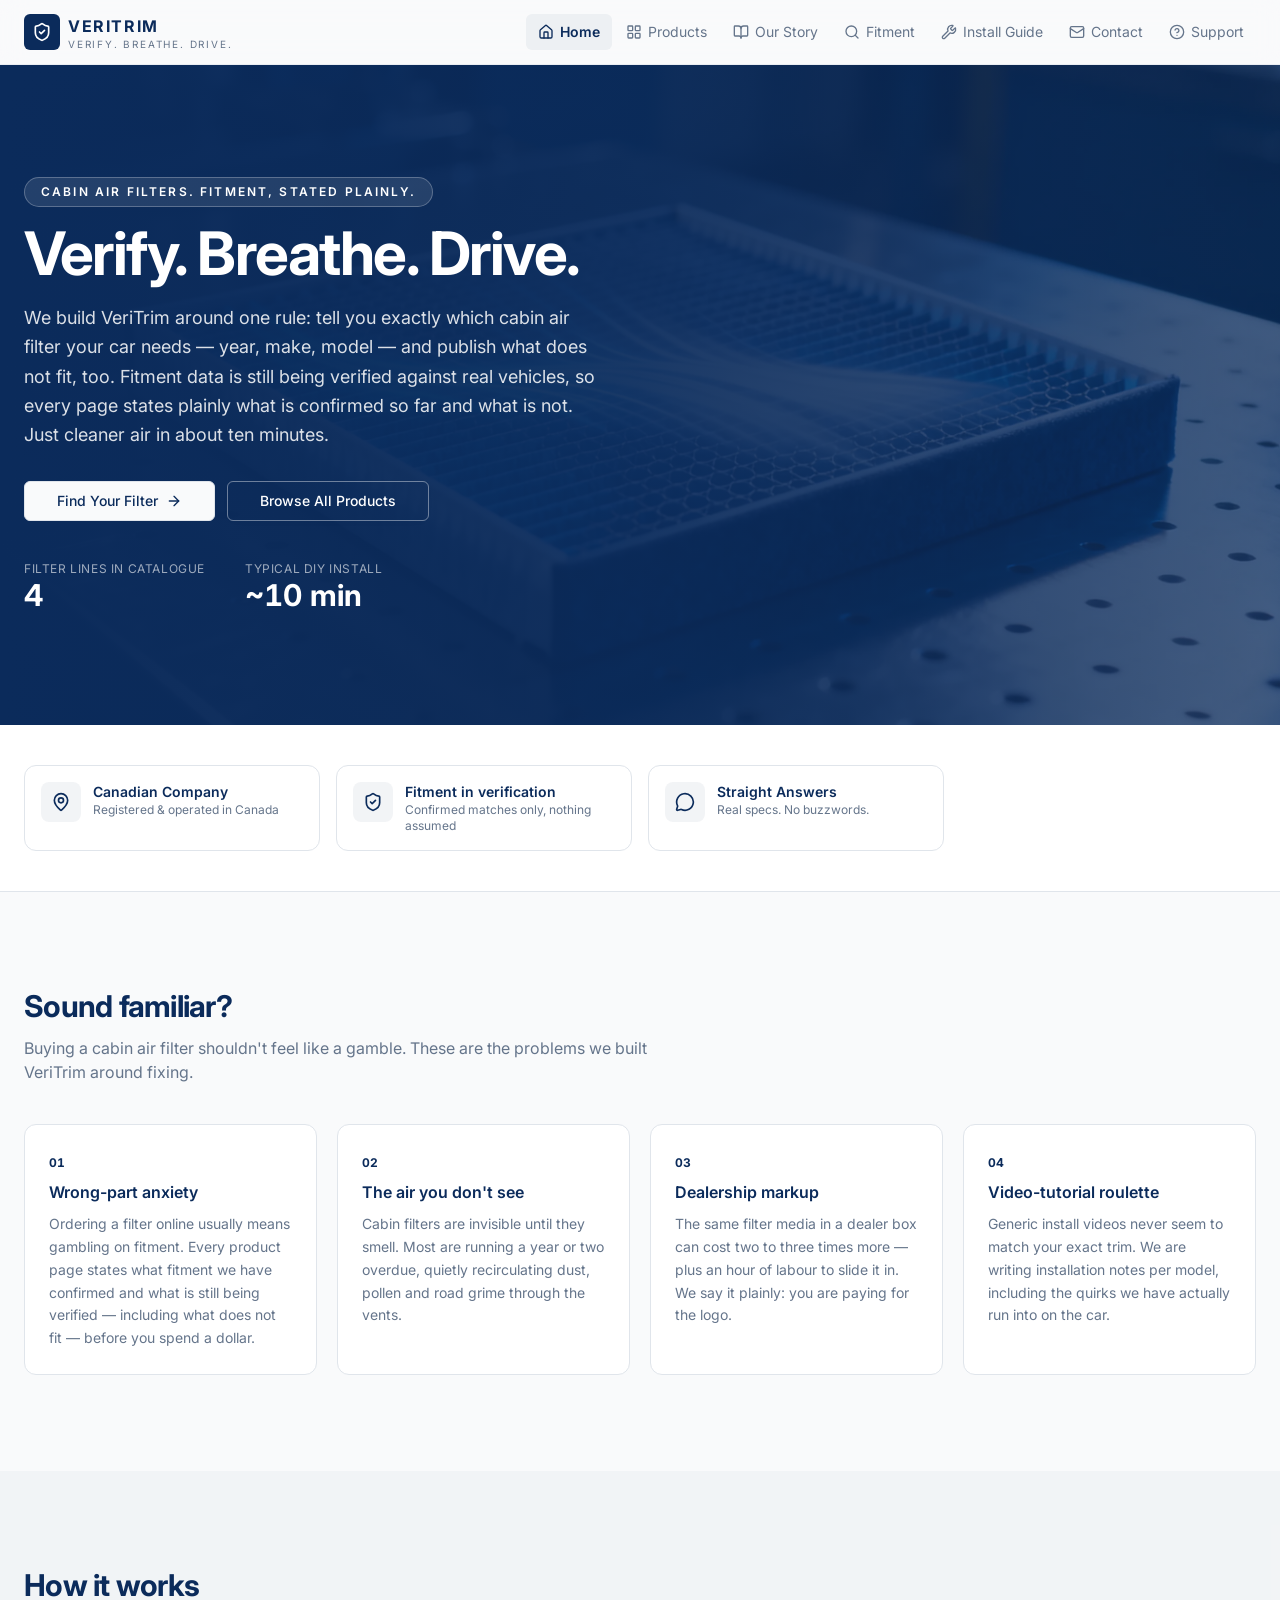
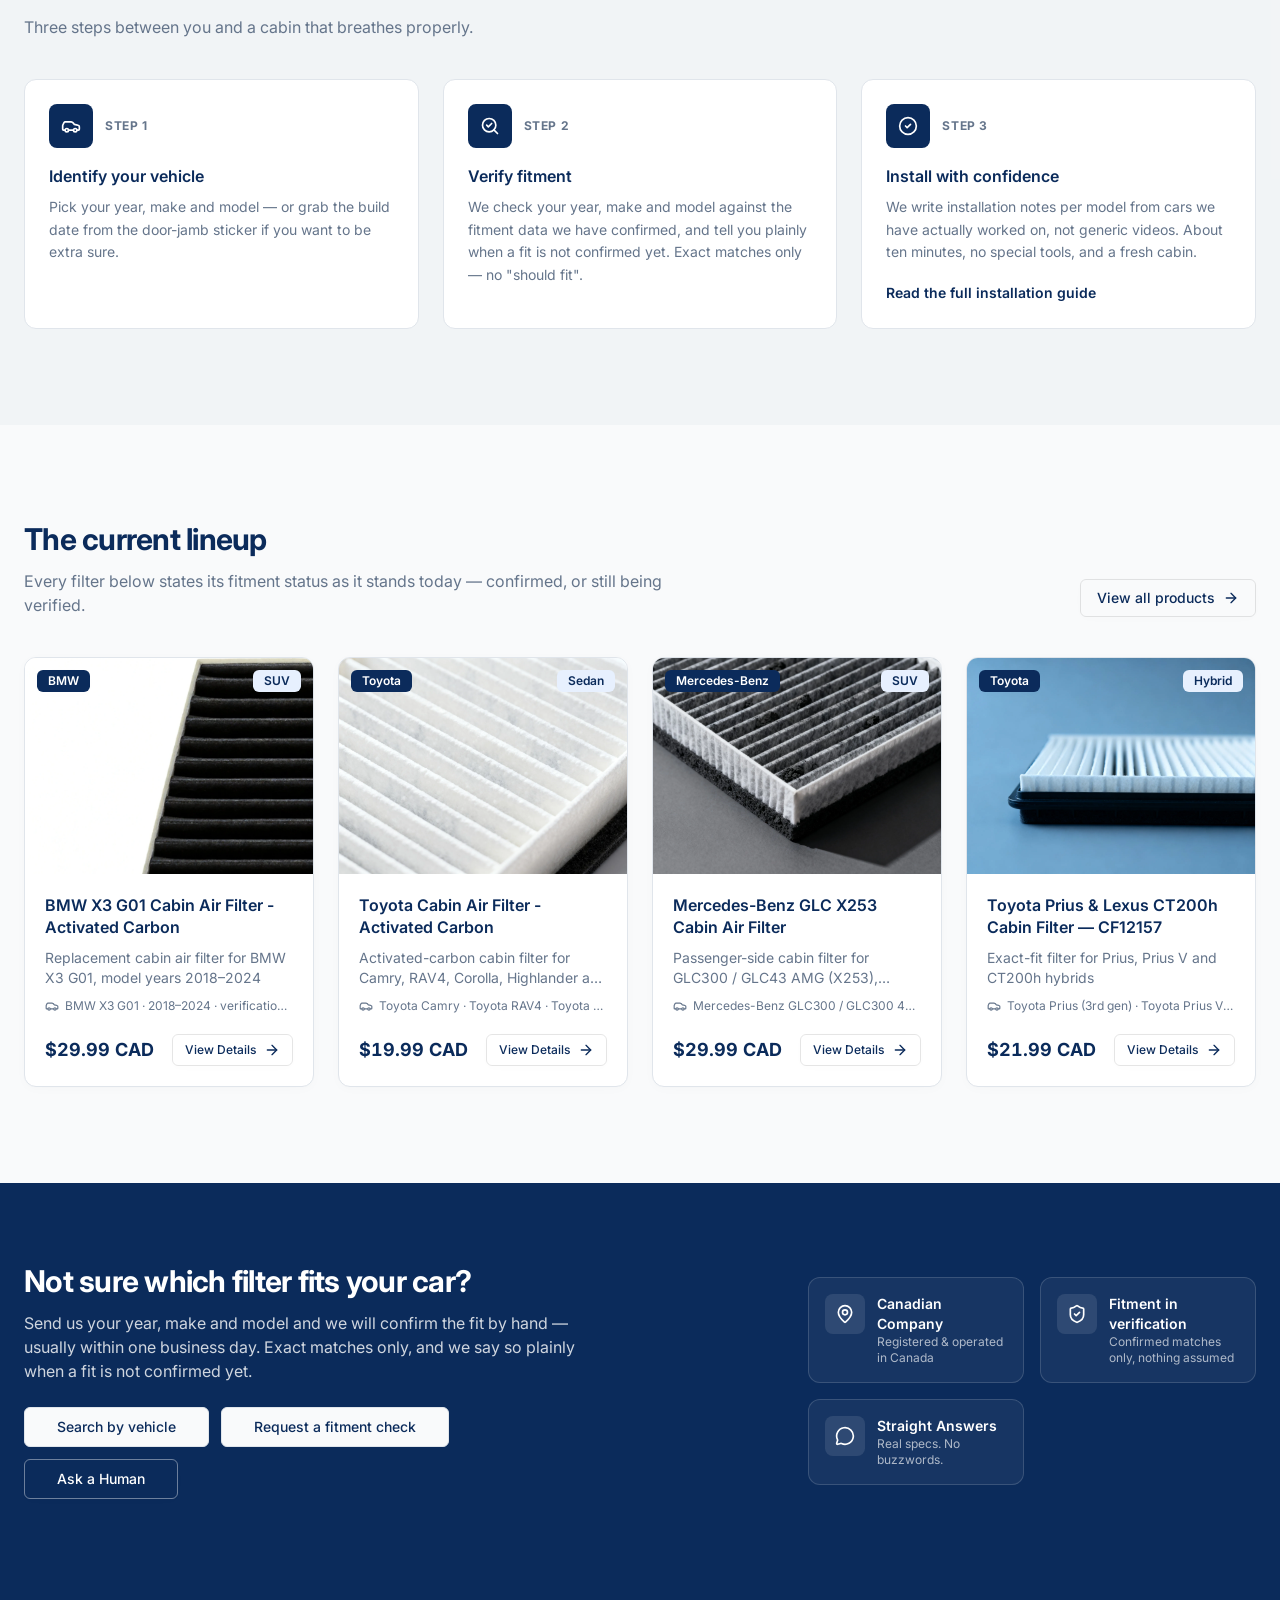
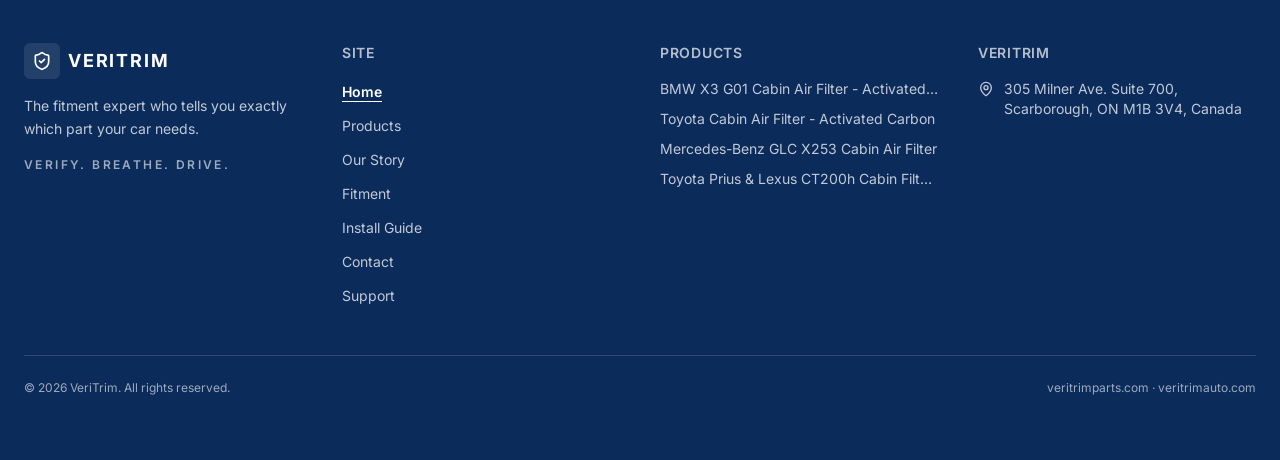
==== index.html @ d6b71bde "home: rename card-2 anchor id VT-CF10285 -> VT-CAF-1003C1 (legacy SKU cleanup, no inbound links)" ====
<!DOCTYPE html>
<html lang="en">
<head>
  <meta charset="UTF-8">
  <meta name="viewport" content="width=device-width, initial-scale=1.0">
  <title>VeriTrim Multi-Product Cabin Air Filter Store</title>
  <meta name="description" content="Multi-product website for VeriTrim cabin air filters featuring BMW, Mercedes-Benz, and Toyota vehicle lines">
<link rel="canonical" href="https://veritrimparts.com/">
  <meta property="og:type" content="website">
  <meta property="og:site_name" content="VeriTrim">
  <meta property="og:url" content="https://veritrimparts.com/">
  <meta property="og:title" content="VeriTrim Multi-Product Cabin Air Filter Store">
  <meta property="og:description" content="Multi-product website for VeriTrim cabin air filters featuring BMW, Mercedes-Benz, and Toyota vehicle lines">
  <meta property="og:image" content="https://veritrimparts.com/images/hero-bg.webp">
  <meta name="twitter:card" content="summary_large_image">
  <meta name="twitter:title" content="VeriTrim Multi-Product Cabin Air Filter Store">
  <meta name="twitter:description" content="Multi-product website for VeriTrim cabin air filters featuring BMW, Mercedes-Benz, and Toyota vehicle lines">
  <meta name="twitter:image" content="https://veritrimparts.com/images/hero-bg.webp">
  <link rel="icon" type="image/svg+xml" href="data:image/svg+xml,%3Csvg xmlns='http://www.w3.org/2000/svg' viewBox='0 0 24 24' fill='none' stroke='%230B2A5B' stroke-width='2' stroke-linecap='round' stroke-linejoin='round'%3E%3Cpath d='M20 13c0 5-3.5 7.5-7.66 8.95a1 1 0 0 1-.67-.01C7.5 20.5 4 18 4 13V6a1 1 0 0 1 1-1c2 0 4.5-1.2 6.24-2.72a1.17 1.17 0 0 1 1.52 0C14.51 3.81 17 5 19 5a1 1 0 0 1 1 1z'%3E%3C/path%3E%3Cpath d='m9 12 2 2 4-4'%3E%3C/path%3E%3C/svg%3E">
  <link rel="preconnect" href="https://fonts.googleapis.com">
  <link rel="preconnect" href="https://fonts.gstatic.com" crossorigin>
  <link href="https://fonts.googleapis.com/css2?family=Inter:wght@300;400;500;600;700&family=Space+Grotesk:wght@300;400;500;600;700&display=swap" rel="stylesheet">
  <link rel="stylesheet" href="css/style.css">
  <script>window.VERITRIM_GA4_ID = "";</script>
  <script src="js/analytics.js" defer></script>
  <style>
    /* Fix for trust badge text misalignment - ensure text doesn't wrap into narrow columns */
    .trust-badge-grid {
      min-width: 0;
    }
    .trust-badge-grid > div {
      min-width: 0;
      overflow-wrap: break-word;
      word-wrap: break-word;
      word-break: break-word;
    }
    .trust-badge-grid .min-w-0 {
      min-width: 0;
      flex: 1;
    }
    /* Ensure badges on small screens have adequate width */
    @media (max-width: 639px) {
      .trust-badge-grid {
        grid-template-columns: 1fr !important;
      }
    }
  </style>
</head>
<body>
  <div id="root">
<header class="sticky top-0 z-50 w-full border-b border-border/60 bg-background/85 backdrop-blur-md"><div class="mx-auto flex h-16 max-w-7xl items-center justify-between gap-4 px-4 md:px-6"><a aria-current="page" class="flex items-center gap-2 active" href="index.html"><span class="flex size-9 items-center justify-center rounded-md bg-primary text-primary-foreground"><svg xmlns="http://www.w3.org/2000/svg" width="24" height="24" viewBox="0 0 24 24" fill="none" stroke="currentColor" stroke-width="2" stroke-linecap="round" stroke-linejoin="round" class="lucide lucide-shield-check size-5" aria-hidden="true"><path d="M20 13c0 5-3.5 7.5-7.66 8.95a1 1 0 0 1-.67-.01C7.5 20.5 4 18 4 13V6a1 1 0 0 1 1-1c2 0 4.5-1.2 6.24-2.72a1.17 1.17 0 0 1 1.52 0C14.51 3.81 17 5 19 5a1 1 0 0 1 1 1z"></path><path d="m9 12 2 2 4-4"></path></svg></span><span class="leading-tight"><span class="block text-base font-bold tracking-widest">VERITRIM</span><span class="block text-[10px] uppercase tracking-[0.18em] text-muted-foreground">Verify. Breathe. Drive.</span></span></a><nav class="hidden items-center gap-0.5 lg:flex" aria-label="Primary"><a aria-current="page" class="flex items-center gap-1.5 rounded-md px-3 py-2 text-sm transition-colors bg-muted font-semibold text-primary" href="index.html"><svg xmlns="http://www.w3.org/2000/svg" width="24" height="24" viewBox="0 0 24 24" fill="none" stroke="currentColor" stroke-width="2" stroke-linecap="round" stroke-linejoin="round" class="lucide lucide-house size-4 shrink-0" aria-hidden="true"><path d="M15 21v-8a1 1 0 0 0-1-1h-4a1 1 0 0 0-1 1v8"></path><path d="M3 10a2 2 0 0 1 .709-1.528l7-6a2 2 0 0 1 2.582 0l7 6A2 2 0 0 1 21 10v9a2 2 0 0 1-2 2H5a2 2 0 0 1-2-2z"></path></svg>Home</a><a class="flex items-center gap-1.5 rounded-md px-3 py-2 text-sm transition-colors text-muted-foreground hover:bg-muted/60 hover:text-foreground" href="#products"><svg xmlns="http://www.w3.org/2000/svg" width="24" height="24" viewBox="0 0 24 24" fill="none" stroke="currentColor" stroke-width="2" stroke-linecap="round" stroke-linejoin="round" class="lucide lucide-layout-grid size-4 shrink-0" aria-hidden="true"><rect width="7" height="7" x="3" y="3" rx="1"></rect><rect width="7" height="7" x="14" y="3" rx="1"></rect><rect width="7" height="7" x="14" y="14" rx="1"></rect><rect width="7" height="7" x="3" y="14" rx="1"></rect></svg>Products</a><a class="flex items-center gap-1.5 rounded-md px-3 py-2 text-sm transition-colors text-muted-foreground hover:bg-muted/60 hover:text-foreground" href="#our-story"><svg xmlns="http://www.w3.org/2000/svg" width="24" height="24" viewBox="0 0 24 24" fill="none" stroke="currentColor" stroke-width="2" stroke-linecap="round" stroke-linejoin="round" class="lucide lucide-book-open size-4 shrink-0" aria-hidden="true"><path d="M12 7v14"></path><path d="M3 18a1 1 0 0 1-1-1V4a1 1 0 0 1 1-1h5a4 4 0 0 1 4 4 4 4 0 0 1 4-4h5a1 1 0 0 1 1 1v13a1 1 0 0 1-1 1h-6a3 3 0 0 0-3 3 3 3 0 0 0-3-3z"></path></svg>Our Story</a><a class="flex items-center gap-1.5 rounded-md px-3 py-2 text-sm transition-colors text-muted-foreground hover:bg-muted/60 hover:text-foreground" href="fitment/index.html"><svg xmlns="http://www.w3.org/2000/svg" width="24" height="24" viewBox="0 0 24 24" fill="none" stroke="currentColor" stroke-width="2" stroke-linecap="round" stroke-linejoin="round" class="lucide lucide-search size-4 shrink-0" aria-hidden="true"><path d="m21 21-4.34-4.34"></path><circle cx="11" cy="11" r="8"></circle></svg>Fitment</a><a class="flex items-center gap-1.5 rounded-md px-3 py-2 text-sm transition-colors text-muted-foreground hover:bg-muted/60 hover:text-foreground" href="guides/install-cabin-air-filter/index.html"><svg xmlns="http://www.w3.org/2000/svg" width="24" height="24" viewBox="0 0 24 24" fill="none" stroke="currentColor" stroke-width="2" stroke-linecap="round" stroke-linejoin="round" class="lucide lucide-wrench size-4 shrink-0" aria-hidden="true"><path d="M14.7 6.3a1 1 0 0 0 0 1.4l1.6 1.6a1 1 0 0 0 1.4 0l3.106-3.105c.32-.322.863-.22.983.218a6 6 0 0 1-8.259 7.057l-7.91 7.91a1 1 0 0 1-2.999-3l7.91-7.91a6 6 0 0 1 7.057-8.259c.438.12.54.662.219.984z"></path></svg>Install Guide</a><a class="flex items-center gap-1.5 rounded-md px-3 py-2 text-sm transition-colors text-muted-foreground hover:bg-muted/60 hover:text-foreground" href="support/"><svg xmlns="http://www.w3.org/2000/svg" width="24" height="24" viewBox="0 0 24 24" fill="none" stroke="currentColor" stroke-width="2" stroke-linecap="round" stroke-linejoin="round" class="lucide lucide-mail size-4 shrink-0" aria-hidden="true"><path d="m22 7-8.991 5.727a2 2 0 0 1-2.009 0L2 7"></path><rect x="2" y="4" width="20" height="16" rx="2"></rect></svg>Contact</a><a class="flex items-center gap-1.5 rounded-md px-3 py-2 text-sm transition-colors text-muted-foreground hover:bg-muted/60 hover:text-foreground" href="support/"><svg xmlns="http://www.w3.org/2000/svg" width="24" height="24" viewBox="0 0 24 24" fill="none" stroke="currentColor" stroke-width="2" stroke-linecap="round" stroke-linejoin="round" class="lucide lucide-help-circle size-4 shrink-0" aria-hidden="true"><circle cx="12" cy="12" r="10"></circle><path d="M9.09 9a3 3 0 0 1 5.83 1c0 2-3 3-3 3"></path><path d="M12 17h.01"></path></svg>Support</a></nav><div class="flex items-center gap-2 lg:hidden"><button data-slot="sheet-trigger" class="inline-flex items-center justify-center gap-2 whitespace-nowrap rounded-md text-sm font-medium focus-visible:outline-none focus-visible:ring-1 focus-visible:ring-ring disabled:pointer-events-none disabled:opacity-50 [&amp;_svg]:pointer-events-none [&amp;_svg]:size-4 [&amp;_svg]:shrink-0 hover-elevate active-elevate-2 border border-transparent h-9 w-9" aria-label="Open navigation menu" type="button" aria-haspopup="dialog" aria-expanded="false" data-state="closed"><svg xmlns="http://www.w3.org/2000/svg" width="24" height="24" viewBox="0 0 24 24" fill="none" stroke="currentColor" stroke-width="2" stroke-linecap="round" stroke-linejoin="round" class="lucide lucide-menu size-5" aria-hidden="true"><path d="M4 5h16"></path><path d="M4 12h16"></path><path d="M4 19h16"></path></svg></button></div></div></header><main class="flex-1"><div class="min-h-screen bg-background"><script type="application/ld+json">{"@context":"https://schema.org","@type":"Organization","name":"VeriTrim","url":"https://veritrimparts.com/","address":{"@type":"PostalAddress","streetAddress":"305 Milner Ave. Suite 700","addressLocality":"Scarborough","addressRegion":"ON","postalCode":"M1B 3V4","addressCountry":"CA"}}</script><section class="relative w-full overflow-hidden bg-primary"><img alt="Cabin air filter product on deep blue industrial background" class="bg-linear-to-b from-gray-50/20 to-gray-200/20 absolute inset-0 h-full w-full object-cover opacity-35" loading="lazy" decoding="async" src="images/hero-bg.webp"><div class="absolute inset-0 bg-gradient-to-r from-primary via-primary/80 to-primary/30"></div><div class="relative mx-auto max-w-7xl px-4 py-20 md:px-6 md:py-28"><div class="max-w-2xl text-primary-foreground" style="opacity: 1; transform: none;"><p class="mb-4 inline-block rounded-full border border-primary-foreground/25 bg-primary-foreground/10 px-4 py-1.5 text-xs font-semibold uppercase tracking-[0.18em]">Cabin air filters. Fitment, stated plainly.</p><h1 class="text-4xl font-bold tracking-tight md:text-6xl">Verify. Breathe. Drive.</h1><p class="mt-5 max-w-xl text-base leading-relaxed text-primary-foreground/85 md:text-lg">We build VeriTrim around one rule: tell you exactly which cabin air filter your car needs — year, make, model — and publish what does not fit, too. Fitment data is still being verified against real vehicles, so every page states plainly what is confirmed so far and what is not. Just cleaner air in about ten minutes.</p><div class="mt-8 flex flex-wrap gap-3"><a data-slot="button" class="inline-flex items-center justify-center gap-2 whitespace-nowrap text-sm font-medium focus-visible:outline-none focus-visible:ring-1 focus-visible:ring-ring disabled:pointer-events-none disabled:opacity-50 [&amp;_svg]:pointer-events-none [&amp;_svg]:size-4 [&amp;_svg]:shrink-0 hover-elevate active-elevate-2 border border-primary-border min-h-10 rounded-md px-8 bg-background text-foreground hover:bg-background/90" href="fitment/index.html">Find Your Filter<svg xmlns="http://www.w3.org/2000/svg" width="24" height="24" viewBox="0 0 24 24" fill="none" stroke="currentColor" stroke-width="2" stroke-linecap="round" stroke-linejoin="round" class="lucide lucide-arrow-right size-4" aria-hidden="true"><path d="M5 12h14"></path><path d="m12 5 7 7-7 7"></path></svg></a><a data-slot="button" class="inline-flex items-center justify-center gap-2 whitespace-nowrap text-sm font-medium focus-visible:outline-none focus-visible:ring-1 focus-visible:ring-ring disabled:pointer-events-none disabled:opacity-50 [&amp;_svg]:pointer-events-none [&amp;_svg]:size-4 [&amp;_svg]:shrink-0 hover-elevate active-elevate-2 border [border-color:var(--button-outline)] shadow-xs active:shadow-none min-h-10 rounded-md px-8 border-primary-foreground/40 bg-transparent text-primary-foreground hover:bg-primary-foreground/10 hover:text-primary-foreground" href="#products">Browse All Products</a></div><dl class="mt-10 flex flex-wrap gap-x-10 gap-y-4"><div><dt class="text-xs uppercase tracking-wider text-primary-foreground/60">Filter lines in catalogue</dt><dd class="text-2xl font-bold tabular-nums md:text-3xl">4</dd></div><div><dt class="text-xs uppercase tracking-wider text-primary-foreground/60">Typical DIY install</dt><dd class="text-2xl font-bold tabular-nums md:text-3xl">~10 min</dd></div></dl></div></div></section><section class="w-full border-b border-border bg-card py-10"><div class="mx-auto max-w-7xl px-4 md:px-6"><div class="grid gap-4 grid-cols-2 lg:grid-cols-4"><div class="flex items-start gap-3 rounded-xl border p-4 border-border bg-card"><span class="flex size-10 shrink-0 items-center justify-center rounded-lg bg-primary/5 text-primary"><svg xmlns="http://www.w3.org/2000/svg" width="24" height="24" viewBox="0 0 24 24" fill="none" stroke="currentColor" stroke-width="2" stroke-linecap="round" stroke-linejoin="round" class="lucide lucide-map-pin size-5" aria-hidden="true"><path d="M20 10c0 4.993-5.539 10.193-7.399 11.799a1 1 0 0 1-1.202 0C9.539 20.193 4 14.993 4 10a8 8 0 0 1 16 0"></path><circle cx="12" cy="10" r="3"></circle></svg></span><span class="min-w-0" style="min-width: 0; flex: 1;"><span class="block text-sm font-semibold">Canadian Company</span><span class="block text-xs text-muted-foreground">Registered &amp; operated in Canada</span></span></div><div class="flex items-start gap-3 rounded-xl border p-4 border-border bg-card"><span class="flex size-10 shrink-0 items-center justify-center rounded-lg bg-primary/5 text-primary"><svg xmlns="http://www.w3.org/2000/svg" width="24" height="24" viewBox="0 0 24 24" fill="none" stroke="currentColor" stroke-width="2" stroke-linecap="round" stroke-linejoin="round" class="lucide lucide-shield-check size-5" aria-hidden="true"><path d="M20 13c0 5-3.5 7.5-7.66 8.95a1 1 0 0 1-.67-.01C7.5 20.5 4 18 4 13V6a1 1 0 0 1 1-1c2 0 4.5-1.2 6.24-2.72a1.17 1.17 0 0 1 1.52 0C14.51 3.81 17 5 19 5a1 1 0 0 1 1 1z"></path><path d="m9 12 2 2 4-4"></path></svg></span><span class="min-w-0" style="min-width: 0; flex: 1;"><span class="block text-sm font-semibold">Fitment in verification</span><span class="block text-xs text-muted-foreground">Confirmed matches only, nothing assumed</span></span></div><div class="flex items-start gap-3 rounded-xl border p-4 border-border bg-card"><span class="flex size-10 shrink-0 items-center justify-center rounded-lg bg-primary/5 text-primary"><svg xmlns="http://www.w3.org/2000/svg" width="24" height="24" viewBox="0 0 24 24" fill="none" stroke="currentColor" stroke-width="2" stroke-linecap="round" stroke-linejoin="round" class="lucide lucide-message-circle size-5" aria-hidden="true"><path d="M2.992 16.342a2 2 0 0 1 .094 1.167l-1.065 3.29a1 1 0 0 0 1.236 1.168l3.413-.998a2 2 0 0 1 1.099.092 10 10 0 1 0-4.777-4.719"></path></svg></span><span class="min-w-0" style="min-width: 0; flex: 1;"><span class="block text-sm font-semibold">Straight Answers</span><span class="block text-xs text-muted-foreground">Real specs. No buzzwords.</span></span></div></div></div></section><section id="our-story" class="w-full py-16 md:py-24"><div class="mx-auto max-w-7xl px-4 md:px-6"><div class="mb-10 max-w-2xl"><h2 class="text-2xl font-bold tracking-tight md:text-3xl">Sound familiar?</h2><p class="mt-3 text-muted-foreground">Buying a cabin air filter shouldn't feel like a gamble. These are the problems we built VeriTrim around fixing.</p></div><div class="grid grid-cols-1 gap-5 md:grid-cols-2 lg:grid-cols-4"><div class="rounded-xl border border-border bg-card p-6" style="opacity: 0; transform: translateY(20px);"><span class="text-xs font-bold tabular-nums text-primary">01</span><h3 class="mt-2 font-semibold leading-snug">Wrong-part anxiety</h3><p class="mt-2.5 text-sm leading-relaxed text-muted-foreground">Ordering a filter online usually means gambling on fitment. Every product page states what fitment we have confirmed and what is still being verified — including what does not fit — before you spend a dollar.</p></div><div class="rounded-xl border border-border bg-card p-6" style="opacity: 0; transform: translateY(20px);"><span class="text-xs font-bold tabular-nums text-primary">02</span><h3 class="mt-2 font-semibold leading-snug">The air you don't see</h3><p class="mt-2.5 text-sm leading-relaxed text-muted-foreground">Cabin filters are invisible until they smell. Most are running a year or two overdue, quietly recirculating dust, pollen and road grime through the vents.</p></div><div class="rounded-xl border border-border bg-card p-6" style="opacity: 0; transform: translateY(20px);"><span class="text-xs font-bold tabular-nums text-primary">03</span><h3 class="mt-2 font-semibold leading-snug">Dealership markup</h3><p class="mt-2.5 text-sm leading-relaxed text-muted-foreground">The same filter media in a dealer box can cost two to three times more — plus an hour of labour to slide it in. We say it plainly: you are paying for the logo.</p></div><div class="rounded-xl border border-border bg-card p-6" style="opacity: 0; transform: translateY(20px);"><span class="text-xs font-bold tabular-nums text-primary">04</span><h3 class="mt-2 font-semibold leading-snug">Video-tutorial roulette</h3><p class="mt-2.5 text-sm leading-relaxed text-muted-foreground">Generic install videos never seem to match your exact trim. We are writing installation notes per model, including the quirks we have actually run into on the car.</p></div></div></div></section><section id="install-guide" class="w-full bg-muted/60 py-16 md:py-24"><div class="mx-auto max-w-7xl px-4 md:px-6"><div class="mb-10 max-w-2xl"><h2 class="text-2xl font-bold tracking-tight md:text-3xl">How it works</h2><p class="mt-3 text-muted-foreground">Three steps between you and a cabin that breathes properly.</p></div><div class="grid grid-cols-1 gap-6 md:grid-cols-3"><div class="rounded-xl border border-border bg-card p-6" style="opacity: 0; transform: translateY(20px);"><div class="flex items-center gap-3"><span class="flex size-11 items-center justify-center rounded-lg bg-primary text-primary-foreground"><svg xmlns="http://www.w3.org/2000/svg" width="24" height="24" viewBox="0 0 24 24" fill="none" stroke="currentColor" stroke-width="2" stroke-linecap="round" stroke-linejoin="round" class="lucide lucide-car size-5" aria-hidden="true"><path d="M19 17h2c.6 0 1-.4 1-1v-3c0-.9-.7-1.7-1.5-1.9C18.7 10.6 16 10 16 10s-1.3-1.4-2.2-2.3c-.5-.4-1.1-.7-1.8-.7H5c-.6 0-1.1.4-1.4.9l-1.4 2.9A3.7 3.7 0 0 0 2 12v4c0 .6.4 1 1 1h2"></path><circle cx="7" cy="17" r="2"></circle><path d="M9 17h6"></path><circle cx="17" cy="17" r="2"></circle></svg></span><span class="text-xs font-bold uppercase tracking-wider text-muted-foreground">Step 1</span></div><h3 class="mt-4 font-semibold">Identify your vehicle</h3><p class="mt-2 text-sm leading-relaxed text-muted-foreground">Pick your year, make and model — or grab the build date from the door-jamb sticker if you want to be extra sure.</p></div><div class="rounded-xl border border-border bg-card p-6" style="opacity: 0; transform: translateY(20px);"><div class="flex items-center gap-3"><span class="flex size-11 items-center justify-center rounded-lg bg-primary text-primary-foreground"><svg xmlns="http://www.w3.org/2000/svg" width="24" height="24" viewBox="0 0 24 24" fill="none" stroke="currentColor" stroke-width="2" stroke-linecap="round" stroke-linejoin="round" class="lucide lucide-search-check size-5" aria-hidden="true"><path d="m8 11 2 2 4-4"></path><circle cx="11" cy="11" r="8"></circle><path d="m21 21-4.3-4.3"></path></svg></span><span class="text-xs font-bold uppercase tracking-wider text-muted-foreground">Step 2</span></div><h3 class="mt-4 font-semibold">Verify fitment</h3><p class="mt-2 text-sm leading-relaxed text-muted-foreground">We check your year, make and model against the fitment data we have confirmed, and tell you plainly when a fit is not confirmed yet. Exact matches only — no "should fit".</p></div><div class="rounded-xl border border-border bg-card p-6" style="opacity: 0; transform: translateY(20px);"><div class="flex items-center gap-3"><span class="flex size-11 items-center justify-center rounded-lg bg-primary text-primary-foreground"><svg xmlns="http://www.w3.org/2000/svg" width="24" height="24" viewBox="0 0 24 24" fill="none" stroke="currentColor" stroke-width="2" stroke-linecap="round" stroke-linejoin="round" class="lucide lucide-circle-check size-5" aria-hidden="true"><circle cx="12" cy="12" r="10"></circle><path d="m9 12 2 2 4-4"></path></svg></span><span class="text-xs font-bold uppercase tracking-wider text-muted-foreground">Step 3</span></div><h3 class="mt-4 font-semibold">Install with confidence</h3><p class="mt-2 text-sm leading-relaxed text-muted-foreground">We write installation notes per model from cars we have actually worked on, not generic videos. About ten minutes, no special tools, and a fresh cabin.</p><p class="mt-4"><a class="inline-flex items-center gap-2 text-sm font-semibold text-primary transition-colors hover:text-foreground" href="guides/install-cabin-air-filter/index.html">Read the full installation guide</a></p></div></div></div></section><section id="products" class="w-full py-16 md:py-24"><div class="mx-auto max-w-7xl px-4 md:px-6"><div class="mb-10 flex flex-wrap items-end justify-between gap-4"><div class="max-w-2xl"><h2 class="text-2xl font-bold tracking-tight md:text-3xl">The current lineup</h2><p class="mt-3 text-muted-foreground">Every filter below states its fitment status as it stands today — confirmed, or still being verified.</p></div><a data-slot="button" class="inline-flex items-center justify-center gap-2 whitespace-nowrap rounded-md text-sm font-medium focus-visible:outline-none focus-visible:ring-1 focus-visible:ring-ring disabled:pointer-events-none disabled:opacity-50 [&amp;_svg]:pointer-events-none [&amp;_svg]:size-4 [&amp;_svg]:shrink-0 hover-elevate active-elevate-2 border [border-color:var(--button-outline)] shadow-xs active:shadow-none min-h-9 px-4 py-2" href="#products">View all products<svg xmlns="http://www.w3.org/2000/svg" width="24" height="24" viewBox="0 0 24 24" fill="none" stroke="currentColor" stroke-width="2" stroke-linecap="round" stroke-linejoin="round" class="lucide lucide-arrow-right size-4" aria-hidden="true"><path d="M5 12h14"></path><path d="m12 5 7 7-7 7"></path></svg></a></div><div class="grid grid-cols-1 gap-6 sm:grid-cols-2 lg:grid-cols-4"><div style="opacity: 0; transform: translateY(20px);"><div class="rounded-xl border bg-card border-card-border text-card-foreground shadow-sm group flex h-full flex-col overflow-hidden transition-shadow hover:shadow-md"><div class="relative aspect-[4/3] overflow-hidden bg-muted"><img alt="BMW X3 G01 Cabin Air Filter - Activated Carbon" class="bg-linear-to-b from-gray-50/20 to-gray-200/20 h-full w-full object-cover transition-transform duration-500 group-hover:scale-[1.04]" loading="lazy" decoding="async" src="images/bmw-x3-product.webp"><div class="whitespace-nowrap inline-flex items-center rounded-md border px-2.5 py-0.5 text-xs font-semibold hover-elevate border-transparent shadow-xs !absolute left-3 top-3 z-20 bg-primary text-primary-foreground">BMW</div><div class="whitespace-nowrap inline-flex items-center rounded-md border px-2.5 py-0.5 text-xs font-semibold hover-elevate border-transparent bg-secondary text-secondary-foreground !absolute right-3 top-3 z-20">SUV</div></div><div class="flex-1 space-y-2.5 p-5"><a id="products/VT-CAF-2001C1" class="block" href="products/bmw-x3-g01-cabin-air-filter/index.html"><h3 class="line-clamp-2 font-semibold leading-snug transition-colors group-hover:text-primary">BMW X3 G01 Cabin Air Filter - Activated Carbon</h3></a><p class="line-clamp-2 text-sm text-muted-foreground">Replacement cabin air filter for BMW X3 G01, model years 2018–2024</p><p class="flex items-center gap-1.5 text-xs text-muted-foreground"><svg xmlns="http://www.w3.org/2000/svg" width="24" height="24" viewBox="0 0 24 24" fill="none" stroke="currentColor" stroke-width="2" stroke-linecap="round" stroke-linejoin="round" class="lucide lucide-car size-3.5 shrink-0" aria-hidden="true"><path d="M19 17h2c.6 0 1-.4 1-1v-3c0-.9-.7-1.7-1.5-1.9C18.7 10.6 16 10 16 10s-1.3-1.4-2.2-2.3c-.5-.4-1.1-.7-1.8-.7H5c-.6 0-1.1.4-1.4.9l-1.4 2.9A3.7 3.7 0 0 0 2 12v4c0 .6.4 1 1 1h2"></path><circle cx="7" cy="17" r="2"></circle><path d="M9 17h6"></path><circle cx="17" cy="17" r="2"></circle></svg><span class="truncate">BMW X3 G01 · 2018–2024 · verification in progress</span></p></div><div class="flex items-center justify-between gap-3 p-5 pt-0"><span class="shrink-0 text-lg font-bold tabular-nums">$29.99 CAD</span><a data-slot="button" class="inline-flex items-center justify-center gap-2 whitespace-nowrap font-medium focus-visible:outline-none focus-visible:ring-1 focus-visible:ring-ring disabled:pointer-events-none disabled:opacity-50 [&amp;_svg]:pointer-events-none [&amp;_svg]:size-4 [&amp;_svg]:shrink-0 hover-elevate active-elevate-2 border [border-color:var(--button-outline)] shadow-xs active:shadow-none min-h-8 rounded-md px-3 text-xs" href="products/bmw-x3-g01-cabin-air-filter/index.html">View Details<svg xmlns="http://www.w3.org/2000/svg" width="24" height="24" viewBox="0 0 24 24" fill="none" stroke="currentColor" stroke-width="2" stroke-linecap="round" stroke-linejoin="round" class="lucide lucide-arrow-right size-4" aria-hidden="true"><path d="M5 12h14"></path><path d="m12 5 7 7-7 7"></path></svg></a></div></div></div><div style="opacity: 0; transform: translateY(20px);"><div class="rounded-xl border bg-card border-card-border text-card-foreground shadow-sm group flex h-full flex-col overflow-hidden transition-shadow hover:shadow-md"><div class="relative aspect-[4/3] overflow-hidden bg-muted"><img alt="VeriTrim activated carbon cabin air filter for Toyota" class="bg-linear-to-b from-gray-50/20 to-gray-200/20 h-full w-full object-cover transition-transform duration-500 group-hover:scale-[1.04]" loading="lazy" decoding="async" src="images/toyota-cf10285.webp"><div class="whitespace-nowrap inline-flex items-center rounded-md border px-2.5 py-0.5 text-xs font-semibold hover-elevate border-transparent shadow-xs !absolute left-3 top-3 z-20 bg-primary text-primary-foreground">Toyota</div><div class="whitespace-nowrap inline-flex items-center rounded-md border px-2.5 py-0.5 text-xs font-semibold hover-elevate border-transparent bg-secondary text-secondary-foreground !absolute right-3 top-3 z-20">Sedan</div></div><div class="flex-1 space-y-2.5 p-5"><a id="products/VT-CAF-1003C1" class="block" href="products/toyota-lexus-cf10285-cabin-air-filter/index.html"><h3 class="line-clamp-2 font-semibold leading-snug transition-colors group-hover:text-primary">Toyota Cabin Air Filter - Activated Carbon</h3></a><p class="line-clamp-2 text-sm text-muted-foreground">Activated-carbon cabin filter for Camry, RAV4, Corolla, Highlander and more</p><p class="flex items-center gap-1.5 text-xs text-muted-foreground"><svg xmlns="http://www.w3.org/2000/svg" width="24" height="24" viewBox="0 0 24 24" fill="none" stroke="currentColor" stroke-width="2" stroke-linecap="round" stroke-linejoin="round" class="lucide lucide-car size-3.5 shrink-0" aria-hidden="true"><path d="M19 17h2c.6 0 1-.4 1-1v-3c0-.9-.7-1.7-1.5-1.9C18.7 10.6 16 10 16 10s-1.3-1.4-2.2-2.3c-.5-.4-1.1-.7-1.8-.7H5c-.6 0-1.1.4-1.4.9l-1.4 2.9A3.7 3.7 0 0 0 2 12v4c0 .6.4 1 1 1h2"></path><circle cx="7" cy="17" r="2"></circle><path d="M9 17h6"></path><circle cx="17" cy="17" r="2"></circle></svg><span class="truncate">Toyota Camry · Toyota RAV4 · Toyota Corolla · +5 more</span></p></div><div class="flex items-center justify-between gap-3 p-5 pt-0"><span class="shrink-0 text-lg font-bold tabular-nums">$19.99 CAD</span><a data-slot="button" class="inline-flex items-center justify-center gap-2 whitespace-nowrap font-medium focus-visible:outline-none focus-visible:ring-1 focus-visible:ring-ring disabled:pointer-events-none disabled:opacity-50 [&amp;_svg]:pointer-events-none [&amp;_svg]:size-4 [&amp;_svg]:shrink-0 hover-elevate active-elevate-2 border [border-color:var(--button-outline)] shadow-xs active:shadow-none min-h-8 rounded-md px-3 text-xs" href="products/toyota-lexus-cf10285-cabin-air-filter/index.html">View Details<svg xmlns="http://www.w3.org/2000/svg" width="24" height="24" viewBox="0 0 24 24" fill="none" stroke="currentColor" stroke-width="2" stroke-linecap="round" stroke-linejoin="round" class="lucide lucide-arrow-right size-4" aria-hidden="true"><path d="M5 12h14"></path><path d="m12 5 7 7-7 7"></path></svg></a></div></div></div><div style="opacity: 0; transform: translateY(20px);"><div class="rounded-xl border bg-card border-card-border text-card-foreground shadow-sm group flex h-full flex-col overflow-hidden transition-shadow hover:shadow-md"><div class="relative aspect-[4/3] overflow-hidden bg-muted"><img alt="Mercedes-Benz GLC X253 Cabin Air Filter" class="bg-linear-to-b from-gray-50/20 to-gray-200/20 h-full w-full object-cover transition-transform duration-500 group-hover:scale-[1.04]" loading="lazy" decoding="async" src="images/mercedes-glc.webp"><div class="whitespace-nowrap inline-flex items-center rounded-md border px-2.5 py-0.5 text-xs font-semibold hover-elevate border-transparent shadow-xs !absolute left-3 top-3 z-20 bg-primary text-primary-foreground">Mercedes-Benz</div><div class="whitespace-nowrap inline-flex items-center rounded-md border px-2.5 py-0.5 text-xs font-semibold hover-elevate border-transparent bg-secondary text-secondary-foreground !absolute right-3 top-3 z-20">SUV</div></div><div class="flex-1 space-y-2.5 p-5"><a id="products/VT-CAF-2003S1" class="block" href="products/mercedes-benz-glc-x253-cabin-air-filter/index.html"><h3 class="line-clamp-2 font-semibold leading-snug transition-colors group-hover:text-primary">Mercedes-Benz GLC X253 Cabin Air Filter</h3></a><p class="line-clamp-2 text-sm text-muted-foreground">Passenger-side cabin filter for GLC300 / GLC43 AMG (X253), model years 2016–2023</p><p class="flex items-center gap-1.5 text-xs text-muted-foreground"><svg xmlns="http://www.w3.org/2000/svg" width="24" height="24" viewBox="0 0 24 24" fill="none" stroke="currentColor" stroke-width="2" stroke-linecap="round" stroke-linejoin="round" class="lucide lucide-car size-3.5 shrink-0" aria-hidden="true"><path d="M19 17h2c.6 0 1-.4 1-1v-3c0-.9-.7-1.7-1.5-1.9C18.7 10.6 16 10 16 10s-1.3-1.4-2.2-2.3c-.5-.4-1.1-.7-1.8-.7H5c-.6 0-1.1.4-1.4.9l-1.4 2.9A3.7 3.7 0 0 0 2 12v4c0 .6.4 1 1 1h2"></path><circle cx="7" cy="17" r="2"></circle><path d="M9 17h6"></path><circle cx="17" cy="17" r="2"></circle></svg><span class="truncate">Mercedes-Benz GLC300 / GLC300 4MATIC (X253) · Mercedes-Benz GLC43 AMG (X253) · +1 more</span></p></div><div class="flex items-center justify-between gap-3 p-5 pt-0"><span class="shrink-0 text-lg font-bold tabular-nums">$29.99 CAD</span><a data-slot="button" class="inline-flex items-center justify-center gap-2 whitespace-nowrap font-medium focus-visible:outline-none focus-visible:ring-1 focus-visible:ring-ring disabled:pointer-events-none disabled:opacity-50 [&amp;_svg]:pointer-events-none [&amp;_svg]:size-4 [&amp;_svg]:shrink-0 hover-elevate active-elevate-2 border [border-color:var(--button-outline)] shadow-xs active:shadow-none min-h-8 rounded-md px-3 text-xs" href="products/mercedes-benz-glc-x253-cabin-air-filter/index.html">View Details<svg xmlns="http://www.w3.org/2000/svg" width="24" height="24" viewBox="0 0 24 24" fill="none" stroke="currentColor" stroke-width="2" stroke-linecap="round" stroke-linejoin="round" class="lucide lucide-arrow-right size-4" aria-hidden="true"><path d="M5 12h14"></path><path d="m12 5 7 7-7 7"></path></svg></a></div></div></div><div style="opacity: 0; transform: translateY(20px);"><div class="rounded-xl border bg-card border-card-border text-card-foreground shadow-sm group flex h-full flex-col overflow-hidden transition-shadow hover:shadow-md"><div class="relative aspect-[4/3] overflow-hidden bg-muted"><img alt="Toyota Prius &amp; Lexus CT200h Cabin Filter — CF12157" class="bg-linear-to-b from-gray-50/20 to-gray-200/20 h-full w-full object-cover transition-transform duration-500 group-hover:scale-[1.04]" loading="lazy" decoding="async" src="images/toyota-prius.webp"><div class="whitespace-nowrap inline-flex items-center rounded-md border px-2.5 py-0.5 text-xs font-semibold hover-elevate border-transparent shadow-xs !absolute left-3 top-3 z-20 bg-primary text-primary-foreground">Toyota</div><div class="whitespace-nowrap inline-flex items-center rounded-md border px-2.5 py-0.5 text-xs font-semibold hover-elevate border-transparent bg-secondary text-secondary-foreground !absolute right-3 top-3 z-20">Hybrid</div></div><div class="flex-1 space-y-2.5 p-5"><a id="products/VT-CF12157" class="block" href="#products/VT-CF12157"><h3 class="line-clamp-2 font-semibold leading-snug transition-colors group-hover:text-primary">Toyota Prius &amp; Lexus CT200h Cabin Filter — CF12157</h3></a><p class="line-clamp-2 text-sm text-muted-foreground">Exact-fit filter for Prius, Prius V and CT200h hybrids</p><p class="flex items-center gap-1.5 text-xs text-muted-foreground"><svg xmlns="http://www.w3.org/2000/svg" width="24" height="24" viewBox="0 0 24 24" fill="none" stroke="currentColor" stroke-width="2" stroke-linecap="round" stroke-linejoin="round" class="lucide lucide-car size-3.5 shrink-0" aria-hidden="true"><path d="M19 17h2c.6 0 1-.4 1-1v-3c0-.9-.7-1.7-1.5-1.9C18.7 10.6 16 10 16 10s-1.3-1.4-2.2-2.3c-.5-.4-1.1-.7-1.8-.7H5c-.6 0-1.1.4-1.4.9l-1.4 2.9A3.7 3.7 0 0 0 2 12v4c0 .6.4 1 1 1h2"></path><circle cx="7" cy="17" r="2"></circle><path d="M9 17h6"></path><circle cx="17" cy="17" r="2"></circle></svg><span class="truncate">Toyota Prius (3rd gen) · Toyota Prius V · +2 more</span></p></div><div class="flex items-center justify-between gap-3 p-5 pt-0"><span class="shrink-0 text-lg font-bold tabular-nums">$21.99 CAD</span><a data-slot="button" class="inline-flex items-center justify-center gap-2 whitespace-nowrap font-medium focus-visible:outline-none focus-visible:ring-1 focus-visible:ring-ring disabled:pointer-events-none disabled:opacity-50 [&amp;_svg]:pointer-events-none [&amp;_svg]:size-4 [&amp;_svg]:shrink-0 hover-elevate active-elevate-2 border [border-color:var(--button-outline)] shadow-xs active:shadow-none min-h-8 rounded-md px-3 text-xs" href="#products/VT-CF12157">View Details<svg xmlns="http://www.w3.org/2000/svg" width="24" height="24" viewBox="0 0 24 24" fill="none" stroke="currentColor" stroke-width="2" stroke-linecap="round" stroke-linejoin="round" class="lucide lucide-arrow-right size-4" aria-hidden="true"><path d="M5 12h14"></path><path d="m12 5 7 7-7 7"></path></svg></a></div></div></div></div></div></section><section id="fitment" class="w-full bg-primary py-16 md:py-20"><div class="mx-auto max-w-7xl px-4 md:px-6"><div class="flex flex-col items-start justify-between gap-8 lg:flex-row lg:items-center"><div class="max-w-xl text-primary-foreground"><h2 class="text-2xl font-bold tracking-tight md:text-3xl">Not sure which filter fits your car?</h2><p class="mt-3 text-primary-foreground/80">Send us your year, make and model and we will confirm the fit by hand — usually within one business day. Exact matches only, and we say so plainly when a fit is not confirmed yet.</p><div class="mt-6 flex flex-wrap gap-3"><a data-slot="button" class="inline-flex items-center justify-center gap-2 whitespace-nowrap text-sm font-medium focus-visible:outline-none focus-visible:ring-1 focus-visible:ring-ring disabled:pointer-events-none disabled:opacity-50 [&amp;_svg]:pointer-events-none [&amp;_svg]:size-4 [&amp;_svg]:shrink-0 hover-elevate active-elevate-2 border border-primary-border min-h-10 rounded-md px-8 bg-background text-foreground hover:bg-background/90" href="fitment/index.html">Search by vehicle</a><a data-slot="button" class="inline-flex items-center justify-center gap-2 whitespace-nowrap text-sm font-medium focus-visible:outline-none focus-visible:ring-1 focus-visible:ring-ring disabled:pointer-events-none disabled:opacity-50 [&amp;_svg]:pointer-events-none [&amp;_svg]:size-4 [&amp;_svg]:shrink-0 hover-elevate active-elevate-2 border border-primary-border min-h-10 rounded-md px-8 bg-background text-foreground hover:bg-background/90" href="support/">Request a fitment check</a><a data-slot="button" class="inline-flex items-center justify-center gap-2 whitespace-nowrap text-sm font-medium focus-visible:outline-none focus-visible:ring-1 focus-visible:ring-ring disabled:pointer-events-none disabled:opacity-50 [&amp;_svg]:pointer-events-none [&amp;_svg]:size-4 [&amp;_svg]:shrink-0 hover-elevate active-elevate-2 border [border-color:var(--button-outline)] shadow-xs active:shadow-none min-h-10 rounded-md px-8 border-primary-foreground/40 bg-transparent text-primary-foreground hover:bg-primary-foreground/10 hover:text-primary-foreground" href="support/">Ask a Human</a></div></div><div class="w-full max-w-md"><div class="grid gap-4 grid-cols-1 sm:grid-cols-2 trust-badge-grid" style="min-width: 0;"><div class="flex items-start gap-3 rounded-xl border p-4 border-primary-foreground/15 bg-primary-foreground/5" style="min-width: 0; overflow-wrap: break-word; word-wrap: break-word;"><span class="flex size-10 shrink-0 items-center justify-center rounded-lg bg-primary-foreground/10 text-primary-foreground"><svg xmlns="http://www.w3.org/2000/svg" width="24" height="24" viewBox="0 0 24 24" fill="none" stroke="currentColor" stroke-width="2" stroke-linecap="round" stroke-linejoin="round" class="lucide lucide-map-pin size-5" aria-hidden="true"><path d="M20 10c0 4.993-5.539 10.193-7.399 11.799a1 1 0 0 1-1.202 0C9.539 20.193 4 14.993 4 10a8 8 0 0 1 16 0"></path><circle cx="12" cy="10" r="3"></circle></svg></span><span class="min-w-0" style="min-width: 0; flex: 1;"><span class="block text-sm font-semibold text-primary-foreground">Canadian Company</span><span class="block text-xs text-primary-foreground/65">Registered &amp; operated in Canada</span></span></div><div class="flex items-start gap-3 rounded-xl border p-4 border-primary-foreground/15 bg-primary-foreground/5" style="min-width: 0; overflow-wrap: break-word; word-wrap: break-word;"><span class="flex size-10 shrink-0 items-center justify-center rounded-lg bg-primary-foreground/10 text-primary-foreground"><svg xmlns="http://www.w3.org/2000/svg" width="24" height="24" viewBox="0 0 24 24" fill="none" stroke="currentColor" stroke-width="2" stroke-linecap="round" stroke-linejoin="round" class="lucide lucide-shield-check size-5" aria-hidden="true"><path d="M20 13c0 5-3.5 7.5-7.66 8.95a1 1 0 0 1-.67-.01C7.5 20.5 4 18 4 13V6a1 1 0 0 1 1-1c2 0 4.5-1.2 6.24-2.72a1.17 1.17 0 0 1 1.52 0C14.51 3.81 17 5 19 5a1 1 0 0 1 1 1z"></path><path d="m9 12 2 2 4-4"></path></svg></span><span class="min-w-0" style="min-width: 0; flex: 1;"><span class="block text-sm font-semibold text-primary-foreground">Fitment in verification</span><span class="block text-xs text-primary-foreground/65">Confirmed matches only, nothing assumed</span></span></div><div class="flex items-start gap-3 rounded-xl border p-4 border-primary-foreground/15 bg-primary-foreground/5" style="min-width: 0; overflow-wrap: break-word; word-wrap: break-word;"><span class="flex size-10 shrink-0 items-center justify-center rounded-lg bg-primary-foreground/10 text-primary-foreground"><svg xmlns="http://www.w3.org/2000/svg" width="24" height="24" viewBox="0 0 24 24" fill="none" stroke="currentColor" stroke-width="2" stroke-linecap="round" stroke-linejoin="round" class="lucide lucide-message-circle size-5" aria-hidden="true"><path d="M2.992 16.342a2 2 0 0 1 .094 1.167l-1.065 3.29a1 1 0 0 0 1.236 1.168l3.413-.998a2 2 0 0 1 1.099.092 10 10 0 1 0-4.777-4.719"></path></svg></span><span class="min-w-0" style="min-width: 0; flex: 1;"><span class="block text-sm font-semibold text-primary-foreground">Straight Answers</span><span class="block text-xs text-primary-foreground/65">Real specs. No buzzwords.</span></span></div></div></div></div></div></section></div></main><footer class="w-full bg-primary text-primary-foreground"><div class="mx-auto max-w-7xl px-4 py-12 md:px-6 md:py-16"><div class="grid grid-cols-1 gap-10 md:grid-cols-2 lg:grid-cols-4"><div class="space-y-4"><div class="flex items-center gap-2"><span class="flex size-9 items-center justify-center rounded-md bg-primary-foreground/10"><svg xmlns="http://www.w3.org/2000/svg" width="24" height="24" viewBox="0 0 24 24" fill="none" stroke="currentColor" stroke-width="2" stroke-linecap="round" stroke-linejoin="round" class="lucide lucide-shield-check size-5" aria-hidden="true"><path d="M20 13c0 5-3.5 7.5-7.66 8.95a1 1 0 0 1-.67-.01C7.5 20.5 4 18 4 13V6a1 1 0 0 1 1-1c2 0 4.5-1.2 6.24-2.72a1.17 1.17 0 0 1 1.52 0C14.51 3.81 17 5 19 5a1 1 0 0 1 1 1z"></path><path d="m9 12 2 2 4-4"></path></svg></span><span class="text-lg font-bold tracking-widest">VERITRIM</span></div><p class="text-sm leading-relaxed text-primary-foreground/75">The fitment expert who tells you exactly which part your car needs.</p><p class="text-xs font-semibold uppercase tracking-[0.2em] text-primary-foreground/60">Verify. Breathe. Drive.</p></div><div><h3 class="mb-4 text-sm font-semibold uppercase tracking-wider text-primary-foreground/70">Site</h3><ul class="space-y-2.5"><li><a aria-current="page" class="text-sm font-semibold text-primary-foreground underline underline-offset-4" href="index.html">Home</a></li><li><a class="text-sm text-primary-foreground/75 transition-colors hover:text-primary-foreground" href="#products">Products</a></li><li><a class="text-sm text-primary-foreground/75 transition-colors hover:text-primary-foreground" href="#our-story">Our Story</a></li><li><a class="text-sm text-primary-foreground/75 transition-colors hover:text-primary-foreground" href="fitment/index.html">Fitment</a></li><li><a class="text-sm text-primary-foreground/75 transition-colors hover:text-primary-foreground" href="guides/install-cabin-air-filter/index.html">Install Guide</a></li><li><a class="text-sm text-primary-foreground/75 transition-colors hover:text-primary-foreground" href="support/">Contact</a></li><li><a class="text-sm text-primary-foreground/75 transition-colors hover:text-primary-foreground" href="support/">Support</a></li></ul></div><div><h3 class="mb-4 text-sm font-semibold uppercase tracking-wider text-primary-foreground/70">Products</h3><ul class="space-y-2.5"><li><a class="line-clamp-1 text-sm text-primary-foreground/75 transition-colors hover:text-primary-foreground" href="products/bmw-x3-g01-cabin-air-filter/index.html">BMW X3 G01 Cabin Air Filter - Activated Carbon</a></li><li><a class="line-clamp-1 text-sm text-primary-foreground/75 transition-colors hover:text-primary-foreground" href="products/toyota-lexus-cf10285-cabin-air-filter/index.html">Toyota Cabin Air Filter - Activated Carbon</a></li><li><a class="line-clamp-1 text-sm text-primary-foreground/75 transition-colors hover:text-primary-foreground" href="products/mercedes-benz-glc-x253-cabin-air-filter/index.html">Mercedes-Benz GLC X253 Cabin Air Filter</a></li><li><a class="line-clamp-1 text-sm text-primary-foreground/75 transition-colors hover:text-primary-foreground" href="index.html#products/VT-CF12157">Toyota Prius &amp; Lexus CT200h Cabin Filter &mdash; CF12157</a></li></ul></div><div><h3 class="mb-4 text-sm font-semibold uppercase tracking-wider text-primary-foreground/70">VeriTrim</h3><ul class="space-y-3 text-sm text-primary-foreground/75"><li class="flex gap-2.5"><svg xmlns="http://www.w3.org/2000/svg" width="24" height="24" viewBox="0 0 24 24" fill="none" stroke="currentColor" stroke-width="2" stroke-linecap="round" stroke-linejoin="round" class="lucide lucide-map-pin mt-0.5 size-4 shrink-0" aria-hidden="true"><path d="M20 10c0 4.993-5.539 10.193-7.399 11.799a1 1 0 0 1-1.202 0C9.539 20.193 4 14.993 4 10a8 8 0 0 1 16 0"></path><circle cx="12" cy="10" r="3"></circle></svg><span>305 Milner Ave. Suite 700, Scarborough, ON M1B 3V4, Canada</span></li></ul></div></div><div class="mt-12 flex flex-col items-start justify-between gap-3 border-t border-primary-foreground/15 pt-6 text-xs text-primary-foreground/60 md:flex-row md:items-center"><p>© 2026 VeriTrim. All rights reserved.</p><p>veritrimparts.com · veritrimauto.com</p></div></div></footer></footer><section aria-label="Notifications alt+T" tabindex="-1" aria-live="polite" aria-relevant="additions text" aria-atomic="false" data-react-aria-top-layer="true"></section>
  </div>
</body>
</html>
---- css/style.css ----
/*@import "https://miaoda.feishu.cn/fonts/css2?family=Space+Grotesk:wght@300..700&family=Inter:wght@300..700&display=swap";*/@layer components,antd;@layer properties{@supports (((-webkit-hyphens:none)) and (not (margin-trim:inline))) or ((-moz-orient:inline) and (not (color:rgb(from red r g b)))){*,:before,:after{--tw-translate-x:0;--tw-translate-y:0;--tw-translate-z:0;--tw-rotate-x:initial;--tw-rotate-y:initial;--tw-rotate-z:initial;--tw-skew-x:initial;--tw-skew-y:initial;--tw-space-y-reverse:0;--tw-border-style:solid;--tw-gradient-position:initial;--tw-gradient-from:#0000;--tw-gradient-via:#0000;--tw-gradient-to:#0000;--tw-gradient-stops:initial;--tw-gradient-via-stops:initial;--tw-gradient-from-position:0%;--tw-gradient-via-position:50%;--tw-gradient-to-position:100%;--tw-leading:initial;--tw-font-weight:initial;--tw-tracking:initial;--tw-ordinal:initial;--tw-slashed-zero:initial;--tw-numeric-figure:initial;--tw-numeric-spacing:initial;--tw-numeric-fraction:initial;--tw-shadow:0 0 #0000;--tw-shadow-color:initial;--tw-shadow-alpha:100%;--tw-inset-shadow:0 0 #0000;--tw-inset-shadow-color:initial;--tw-inset-shadow-alpha:100%;--tw-ring-color:initial;--tw-ring-shadow:0 0 #0000;--tw-inset-ring-color:initial;--tw-inset-ring-shadow:0 0 #0000;--tw-ring-inset:initial;--tw-ring-offset-width:0px;--tw-ring-offset-color:#fff;--tw-ring-offset-shadow:0 0 #0000;--tw-outline-style:solid;--tw-blur:initial;--tw-brightness:initial;--tw-contrast:initial;--tw-grayscale:initial;--tw-hue-rotate:initial;--tw-invert:initial;--tw-opacity:initial;--tw-saturate:initial;--tw-sepia:initial;--tw-drop-shadow:initial;--tw-drop-shadow-color:initial;--tw-drop-shadow-alpha:100%;--tw-drop-shadow-size:initial;--tw-backdrop-blur:initial;--tw-backdrop-brightness:initial;--tw-backdrop-contrast:initial;--tw-backdrop-grayscale:initial;--tw-backdrop-hue-rotate:initial;--tw-backdrop-invert:initial;--tw-backdrop-opacity:initial;--tw-backdrop-saturate:initial;--tw-backdrop-sepia:initial;--tw-duration:initial;--tw-ease:initial;--tw-content:"";--tw-animation-delay:0s;--tw-animation-direction:normal;--tw-animation-duration:initial;--tw-animation-fill-mode:none;--tw-animation-iteration-count:1;--tw-enter-blur:0;--tw-enter-opacity:1;--tw-enter-rotate:0;--tw-enter-scale:1;--tw-enter-translate-x:0;--tw-enter-translate-y:0;--tw-exit-blur:0;--tw-exit-opacity:1;--tw-exit-rotate:0;--tw-exit-scale:1;--tw-exit-translate-x:0;--tw-exit-translate-y:0}::backdrop{--tw-translate-x:0;--tw-translate-y:0;--tw-translate-z:0;--tw-rotate-x:initial;--tw-rotate-y:initial;--tw-rotate-z:initial;--tw-skew-x:initial;--tw-skew-y:initial;--tw-space-y-reverse:0;--tw-border-style:solid;--tw-gradient-position:initial;--tw-gradient-from:#0000;--tw-gradient-via:#0000;--tw-gradient-to:#0000;--tw-gradient-stops:initial;--tw-gradient-via-stops:initial;--tw-gradient-from-position:0%;--tw-gradient-via-position:50%;--tw-gradient-to-position:100%;--tw-leading:initial;--tw-font-weight:initial;--tw-tracking:initial;--tw-ordinal:initial;--tw-slashed-zero:initial;--tw-numeric-figure:initial;--tw-numeric-spacing:initial;--tw-numeric-fraction:initial;--tw-shadow:0 0 #0000;--tw-shadow-color:initial;--tw-shadow-alpha:100%;--tw-inset-shadow:0 0 #0000;--tw-inset-shadow-color:initial;--tw-inset-shadow-alpha:100%;--tw-ring-color:initial;--tw-ring-shadow:0 0 #0000;--tw-inset-ring-color:initial;--tw-inset-ring-shadow:0 0 #0000;--tw-ring-inset:initial;--tw-ring-offset-width:0px;--tw-ring-offset-color:#fff;--tw-ring-offset-shadow:0 0 #0000;--tw-outline-style:solid;--tw-blur:initial;--tw-brightness:initial;--tw-contrast:initial;--tw-grayscale:initial;--tw-hue-rotate:initial;--tw-invert:initial;--tw-opacity:initial;--tw-saturate:initial;--tw-sepia:initial;--tw-drop-shadow:initial;--tw-drop-shadow-color:initial;--tw-drop-shadow-alpha:100%;--tw-drop-shadow-size:initial;--tw-backdrop-blur:initial;--tw-backdrop-brightness:initial;--tw-backdrop-contrast:initial;--tw-backdrop-grayscale:initial;--tw-backdrop-hue-rotate:initial;--tw-backdrop-invert:initial;--tw-backdrop-opacity:initial;--tw-backdrop-saturate:initial;--tw-backdrop-sepia:initial;--tw-duration:initial;--tw-ease:initial;--tw-content:"";--tw-animation-delay:0s;--tw-animation-direction:normal;--tw-animation-duration:initial;--tw-animation-fill-mode:none;--tw-animation-iteration-count:1;--tw-enter-blur:0;--tw-enter-opacity:1;--tw-enter-rotate:0;--tw-enter-scale:1;--tw-enter-translate-x:0;--tw-enter-translate-y:0;--tw-exit-blur:0;--tw-exit-opacity:1;--tw-exit-rotate:0;--tw-exit-scale:1;--tw-exit-translate-x:0;--tw-exit-translate-y:0}}}@layer theme{:root,:host{--font-serif:var(--font-serif);--font-mono:var(--font-mono);--color-red-50:#fef2f2;--color-red-100:#ffe2e2;--color-red-200:#ffcaca;--color-red-300:#ffa3a3;--color-red-400:#ff6568;--color-red-500:#fb2c36;--color-red-600:#e40014;--color-red-700:#bf000f;--color-red-800:#9f0712;--color-red-900:#82181a;--color-red-950:#460809;--color-orange-50:#fff7ed;--color-orange-100:#ffedd5;--color-orange-200:#ffd7a8;--color-orange-300:#ffb96d;--color-orange-400:#ff8b1a;--color-orange-500:#fe6e00;--color-orange-600:#f05100;--color-orange-700:#c53c00;--color-orange-800:#9f2d00;--color-orange-900:#7e2a0c;--color-orange-950:#441306;--color-amber-50:#fffbeb;--color-amber-100:#fef3c6;--color-amber-200:#fee685;--color-amber-300:#ffd236;--color-amber-400:#fcbb00;--color-amber-500:#f99c00;--color-amber-600:#dd7400;--color-amber-700:#b75000;--color-amber-800:#953d00;--color-amber-900:#7b3306;--color-amber-950:#461901;--color-yellow-50:#fefce8;--color-yellow-100:#fef9c2;--color-yellow-200:#fff085;--color-yellow-300:#ffe02a;--color-yellow-400:#fac800;--color-yellow-500:#edb200;--color-yellow-600:#cd8900;--color-yellow-700:#a36100;--color-yellow-800:#874b00;--color-yellow-900:#733e0a;--color-yellow-950:#432004;--color-lime-50:#f7fee7;--color-lime-100:#ecfcca;--color-lime-200:#d8f999;--color-lime-300:#bbf451;--color-lime-400:#9de500;--color-lime-500:#80cd00;--color-lime-600:#62a400;--color-lime-700:#4b7d00;--color-lime-800:#3d6300;--color-lime-900:#35530e;--color-lime-950:#192e03;--color-green-50:#f0fdf4;--color-green-100:#dcfce7;--color-green-200:#b9f8cf;--color-green-300:#7bf1a8;--color-green-400:#05df72;--color-green-500:#00c758;--color-green-600:#00a544;--color-green-700:#008138;--color-green-800:#016630;--color-green-900:#0d542b;--color-green-950:#032e15;--color-emerald-50:#ecfdf5;--color-emerald-100:#d0fae5;--color-emerald-200:#a4f4cf;--color-emerald-300:#5ee9b5;--color-emerald-400:#00d294;--color-emerald-500:#00bb7f;--color-emerald-600:#009767;--color-emerald-700:#007956;--color-emerald-800:#005f46;--color-emerald-900:#004e3b;--color-emerald-950:#002c22;--color-teal-50:#f0fdfa;--color-teal-100:#cbfbf1;--color-teal-200:#96f7e4;--color-teal-300:#46ecd5;--color-teal-400:#00d3bd;--color-teal-500:#00baa7;--color-teal-600:#009588;--color-teal-700:#00776e;--color-teal-800:#005f5a;--color-teal-900:#0b4f4a;--color-teal-950:#022f2e;--color-cyan-50:#ecfeff;--color-cyan-100:#cefafe;--color-cyan-200:#a2f4fd;--color-cyan-300:#53eafd;--color-cyan-400:#00d2ef;--color-cyan-500:#00b7d7;--color-cyan-600:#0092b5;--color-cyan-700:#007492;--color-cyan-800:#005f78;--color-cyan-900:#104e64;--color-cyan-950:#053345;--color-blue-50:#eff6ff;--color-blue-100:#dbeafe;--color-blue-200:#bedbff;--color-blue-300:#90c5ff;--color-blue-400:#54a2ff;--color-blue-500:#3080ff;--color-blue-600:#155dfc;--color-blue-700:#1447e6;--color-blue-800:#193cb8;--color-blue-900:#1c398e;--color-blue-950:#162456;--color-indigo-50:#eef2ff;--color-indigo-100:#e0e7ff;--color-indigo-200:#c7d2ff;--color-indigo-300:#a4b3ff;--color-indigo-400:#7d87ff;--color-indigo-500:#625fff;--color-indigo-600:#4f39f6;--color-indigo-700:#432dd7;--color-indigo-800:#372aac;--color-indigo-900:#312c85;--color-indigo-950:#1e1a4d;--color-violet-50:#f5f3ff;--color-violet-100:#ede9fe;--color-violet-200:#ddd6ff;--color-violet-300:#c4b4ff;--color-violet-400:#a685ff;--color-violet-500:#8d54ff;--color-violet-600:#7f22fe;--color-violet-700:#7008e7;--color-violet-800:#5d0ec0;--color-violet-900:#4d179a;--color-violet-950:#2f0d68;--color-purple-50:#faf5ff;--color-purple-100:#f3e8ff;--color-purple-200:#e9d5ff;--color-purple-300:#d9b3ff;--color-purple-400:#c07eff;--color-purple-500:#ac4bff;--color-purple-600:#9810fa;--color-purple-700:#8200da;--color-purple-800:#6e11b0;--color-purple-900:#59168b;--color-purple-950:#3c0366;--color-pink-50:#fdf2f8;--color-pink-100:#fce7f3;--color-pink-200:#fccee8;--color-pink-300:#fda5d5;--color-pink-400:#fb64b6;--color-pink-500:#f6339a;--color-pink-600:#e30076;--color-pink-700:#c4005c;--color-pink-800:#a2004c;--color-pink-900:#861043;--color-pink-950:#510424;--color-slate-50:#f8fafc;--color-slate-100:#f1f5f9;--color-slate-200:#e2e8f0;--color-slate-300:#cad5e2;--color-slate-400:#90a1b9;--color-slate-500:#62748e;--color-slate-600:#45556c;--color-slate-700:#314158;--color-slate-800:#1d293d;--color-slate-900:#0f172b;--color-slate-950:#020618;--color-gray-50:#f9fafb;--color-gray-200:#e5e7eb;--color-neutral-50:#fafafa;--color-neutral-100:#f5f5f5;--color-neutral-200:#e5e5e5;--color-neutral-300:#d4d4d4;--color-neutral-400:#a1a1a1;--color-neutral-500:#737373;--color-neutral-600:#525252;--color-neutral-700:#404040;--color-neutral-800:#262626;--color-neutral-900:#171717;--color-neutral-950:#0a0a0a;--color-black:#000;--color-white:#fff;--spacing:.25rem;--container-sm:24rem;--container-md:28rem;--container-lg:32rem;--container-xl:36rem;--container-2xl:42rem;--container-3xl:48rem;--container-6xl:72rem;--container-7xl:80rem;--text-xs:.75rem;--text-xs--line-height:calc(1 / .75);--text-sm:.875rem;--text-sm--line-height:calc(1.25 / .875);--text-base:1rem;--text-base--line-height:calc(1.5 / 1);--text-lg:1.125rem;--text-lg--line-height:calc(1.75 / 1.125);--text-xl:1.25rem;--text-xl--line-height:calc(1.75 / 1.25);--text-2xl:1.5rem;--text-2xl--line-height:calc(2 / 1.5);--text-3xl:1.875rem;--text-3xl--line-height:calc(2.25 / 1.875);--text-4xl:2.25rem;--text-4xl--line-height:calc(2.5 / 2.25);--text-5xl:3rem;--text-5xl--line-height:1;--text-6xl:3.75rem;--text-6xl--line-height:1;--text-7xl:4.5rem;--text-7xl--line-height:1;--text-8xl:6rem;--text-8xl--line-height:1;--text-9xl:8rem;--text-9xl--line-height:1;--font-weight-normal:400;--font-weight-medium:500;--font-weight-semibold:600;--font-weight-bold:700;--tracking-tight:-.025em;--tracking-wider:.05em;--tracking-widest:.1em;--leading-tight:1.25;--leading-snug:1.375;--leading-normal:1.5;--leading-relaxed:1.625;--radius-xs:.125rem;--shadow-2xs:var(--shadow-2xs);--shadow-xs:var(--shadow-xs);--shadow-sm:var(--shadow-sm);--shadow-md:var(--shadow-md);--shadow-lg:var(--shadow-lg);--shadow-xl:var(--shadow-xl);--shadow-2xl:var(--shadow-2xl);--ease-in-out:cubic-bezier(.4, 0, .2, 1);--animate-spin:spin 1s linear infinite;--animate-pulse:pulse 2s cubic-bezier(.4, 0, .6, 1) infinite;--blur-md:12px;--aspect-video:16 / 9;--default-transition-duration:.15s;--default-transition-timing-function:cubic-bezier(.4, 0, .2, 1);--default-font-family:"Inter", "Space Grotesk", -apple-system, BlinkMacSystemFont, "Segoe UI", Roboto, sans-serif;--default-mono-font-family:var(--font-mono);--shadow:var(--shadow);--color-border:var(--border)}@supports (color:color(display-p3 0 0 0)){:root,:host{--color-red-50:color(display-p3 .988669 .951204 .950419);--color-red-100:color(display-p3 .980386 .889727 .887779);--color-red-200:color(display-p3 .969562 .798149 .794299);--color-red-300:color(display-p3 .956922 .651886 .645122);--color-red-400:color(display-p3 .933534 .431676 .423491);--color-red-500:color(display-p3 .903738 .262579 .253307);--color-red-600:color(display-p3 .830323 .140383 .133196);--color-red-700:color(display-p3 .692737 .116232 .104679);--color-red-800:color(display-p3 .569606 .121069 .108493);--color-red-900:color(display-p3 .466906 .133198 .12139);--color-red-950:color(display-p3 .25064 .0550983 .0468818);--color-orange-50:color(display-p3 .99533 .970132 .933499);--color-orange-100:color(display-p3 .988762 .931393 .843273);--color-orange-200:color(display-p3 .974647 .84705 .680111);--color-orange-300:color(display-p3 .96801 .734346 .464159);--color-orange-400:color(display-p3 .950192 .561807 .211017);--color-orange-500:color(display-p3 .946589 .449788 .0757345);--color-orange-600:color(display-p3 .887467 .341665 .0219962);--color-orange-700:color(display-p3 .729844 .257256 .0511062);--color-orange-800:color(display-p3 .575591 .21198 .082665);--color-orange-900:color(display-p3 .457137 .188093 .0897628);--color-orange-950:color(display-p3 .244276 .0875626 .0387614);--color-amber-50:color(display-p3 .997804 .985047 .926312);--color-amber-100:color(display-p3 .989391 .954583 .796328);--color-amber-200:color(display-p3 .979824 .904554 .57325);--color-amber-300:color(display-p3 .974327 .83063 .33298);--color-amber-400:color(display-p3 .959186 .738519 .118268);--color-amber-500:color(display-p3 .93994 .620584 .0585367);--color-amber-600:color(display-p3 .827144 .467166 .0336006);--color-amber-700:color(display-p3 .67989 .32771 .0520514);--color-amber-800:color(display-p3 .547533 .256058 .0728326);--color-amber-900:color(display-p3 .445958 .216422 .0823321);--color-amber-950:color(display-p3 .252662 .109091 .026881);--color-yellow-50:color(display-p3 .994197 .988062 .917538);--color-yellow-100:color(display-p3 .993436 .977463 .782913);--color-yellow-200:color(display-p3 .988789 .943116 .579188);--color-yellow-300:color(display-p3 .982669 .880884 .32102);--color-yellow-400:color(display-p3 .959941 .790171 .0585198);--color-yellow-500:color(display-p3 .903651 .703062 .0745389);--color-yellow-600:color(display-p3 .776342 .542492 .041709);--color-yellow-700:color(display-p3 .613146 .386658 .0579687);--color-yellow-800:color(display-p3 .503181 .30478 .075537);--color-yellow-900:color(display-p3 .422485 .252729 .095052);--color-yellow-950:color(display-p3 .243647 .131076 .0413888);--color-lime-50:color(display-p3 .973995 .995624 .914278);--color-lime-100:color(display-p3 .936811 .986772 .81208);--color-lime-200:color(display-p3 .872841 .974338 .642611);--color-lime-300:color(display-p3 .778594 .948857 .421857);--color-lime-400:color(display-p3 .66872 .893772 .208808);--color-lime-500:color(display-p3 .5627 .801803 .131231);--color-lime-600:color(display-p3 .435354 .640614 .0909333);--color-lime-700:color(display-p3 .333353 .486326 .0944279);--color-lime-800:color(display-p3 .271455 .384177 .0975063);--color-lime-900:color(display-p3 .233682 .324055 .105897);--color-lime-950:color(display-p3 .117864 .17918 .0379316);--color-green-50:color(display-p3 .950677 .990571 .959366);--color-green-100:color(display-p3 .885269 .984329 .910368);--color-green-200:color(display-p3 .776442 .964383 .823412);--color-green-300:color(display-p3 .600292 .935514 .68114);--color-green-400:color(display-p3 .399536 .862346 .49324);--color-green-500:color(display-p3 .308734 .774754 .374307);--color-green-600:color(display-p3 .243882 .640824 .294808);--color-green-700:color(display-p3 .198355 .501799 .245335);--color-green-800:color(display-p3 .168568 .395123 .211217);--color-green-900:color(display-p3 .147288 .323577 .185694);--color-green-950:color(display-p3 .0670178 .177818 .0930111);--color-emerald-50:color(display-p3 .936818 .989882 .961937);--color-emerald-100:color(display-p3 .848335 .975974 .901691);--color-emerald-200:color(display-p3 .713164 .947563 .822283);--color-emerald-300:color(display-p3 .524941 .903425 .722352);--color-emerald-400:color(display-p3 .334701 .819603 .591575);--color-emerald-500:color(display-p3 .267113 .726847 .508397);--color-emerald-600:color(display-p3 .206557 .589057 .413962);--color-emerald-700:color(display-p3 .164041 .470229 .343508);--color-emerald-800:color(display-p3 .135396 .371401 .277561);--color-emerald-900:color(display-p3 .117821 .302975 .234501);--color-emerald-950:color(display-p3 .0549113 .170434 .13484);--color-teal-50:color(display-p3 .951444 .990904 .98112);--color-teal-100:color(display-p3 .834533 .980328 .946428);--color-teal-200:color(display-p3 .675869 .957879 .896029);--color-teal-300:color(display-p3 .484989 .914726 .835079);--color-teal-400:color(display-p3 .322787 .822056 .744388);--color-teal-500:color(display-p3 .266569 .721518 .655462);--color-teal-600:color(display-p3 .207114 .579584 .53668);--color-teal-700:color(display-p3 .174094 .461318 .433866);--color-teal-800:color(display-p3 .1457 .367051 .350749);--color-teal-900:color(display-p3 .135344 .303314 .290629);--color-teal-950:color(display-p3 .0664925 .181482 .179465);--color-cyan-50:color(display-p3 .938135 .993772 .998465);--color-cyan-100:color(display-p3 .843085 .97553 .992573);--color-cyan-200:color(display-p3 .707418 .947027 .984826);--color-cyan-300:color(display-p3 .503734 .904871 .979358);--color-cyan-400:color(display-p3 .294638 .813991 .934996);--color-cyan-500:color(display-p3 .246703 .710032 .841444);--color-cyan-600:color(display-p3 .193249 .564651 .707197);--color-cyan-700:color(display-p3 .164124 .451431 .570574);--color-cyan-800:color(display-p3 .151437 .365208 .461053);--color-cyan-900:color(display-p3 .142586 .302008 .385094);--color-cyan-950:color(display-p3 .0805271 .197254 .263206);--color-blue-50:color(display-p3 .941826 .963151 .995385);--color-blue-100:color(display-p3 .869214 .915931 .989622);--color-blue-200:color(display-p3 .76688 .855207 .987483);--color-blue-300:color(display-p3 .602559 .767214 .993938);--color-blue-400:color(display-p3 .397443 .62813 .992116);--color-blue-500:color(display-p3 .266422 .491219 .988624);--color-blue-600:color(display-p3 .174493 .358974 .950247);--color-blue-700:color(display-p3 .1379 .274983 .867624);--color-blue-800:color(display-p3 .134023 .230647 .695537);--color-blue-900:color(display-p3 .136395 .219428 .537145);--color-blue-950:color(display-p3 .0993202 .141621 .323413);--color-indigo-50:color(display-p3 .936215 .948621 .995621);--color-indigo-100:color(display-p3 .883035 .90499 .993138);--color-indigo-200:color(display-p3 .786558 .821755 .988451);--color-indigo-300:color(display-p3 .650892 .700156 .990824);--color-indigo-400:color(display-p3 .494992 .525291 .985107);--color-indigo-500:color(display-p3 .380374 .372235 .971707);--color-indigo-600:color(display-p3 .297656 .227891 .929242);--color-indigo-700:color(display-p3 .251282 .180274 .81203);--color-indigo-800:color(display-p3 .207204 .165242 .647584);--color-indigo-900:color(display-p3 .188425 .173312 .503066);--color-indigo-950:color(display-p3 .114685 .103142 .289065);--color-violet-50:color(display-p3 .959212 .95304 .995713);--color-violet-100:color(display-p3 .926222 .913546 .990178);--color-violet-200:color(display-p3 .861543 .838846 .988006);--color-violet-300:color(display-p3 .758872 .706261 .991729);--color-violet-400:color(display-p3 .631215 .522175 .990008);--color-violet-500:color(display-p3 .523372 .329605 .990884);--color-violet-600:color(display-p3 .459951 .162666 .957985);--color-violet-700:color(display-p3 .40161 .0841901 .871151);--color-violet-800:color(display-p3 .333914 .0857549 .723825);--color-violet-900:color(display-p3 .277841 .103712 .580169);--color-violet-950:color(display-p3 .166776 .0591626 .389813);--color-purple-50:color(display-p3 .977045 .961759 .996715);--color-purple-100:color(display-p3 .945034 .910569 .992972);--color-purple-200:color(display-p3 .901181 .835978 .992237);--color-purple-300:color(display-p3 .829394 .703737 .996084);--color-purple-400:color(display-p3 .719919 .492497 .995173);--color-purple-500:color(display-p3 .629519 .30089 .990817);--color-purple-600:color(display-p3 .546729 .130167 .94439);--color-purple-700:color(display-p3 .465298 .0652579 .824397);--color-purple-800:color(display-p3 .393513 .10339 .664476);--color-purple-900:color(display-p3 .321698 .107597 .524563);--color-purple-950:color(display-p3 .212466 .030662 .385137);--color-pink-50:color(display-p3 .983916 .950076 .970581);--color-pink-100:color(display-p3 .974549 .908208 .950227);--color-pink-200:color(display-p3 .95913 .815822 .905269);--color-pink-300:color(display-p3 .944378 .662026 .8283);--color-pink-400:color(display-p3 .915485 .430491 .70271);--color-pink-500:color(display-p3 .88894 .276457 .595049);--color-pink-600:color(display-p3 .825649 .141205 .459338);--color-pink-700:color(display-p3 .711537 .101006 .358209);--color-pink-800:color(display-p3 .584151 .105343 .297396);--color-pink-900:color(display-p3 .480862 .117563 .26009);--color-pink-950:color(display-p3 .289266 .0492215 .139542);--color-slate-50:color(display-p3 .974377 .979815 .986207);--color-slate-100:color(display-p3 .947345 .959969 .97483);--color-slate-200:color(display-p3 .890322 .909405 .939294);--color-slate-300:color(display-p3 .800294 .834432 .882803);--color-slate-400:color(display-p3 .577446 .629622 .716602);--color-slate-500:color(display-p3 .397645 .452653 .547642);--color-slate-600:color(display-p3 .283418 .332214 .416355);--color-slate-700:color(display-p3 .205992 .253487 .336039);--color-slate-800:color(display-p3 .121994 .158688 .232363);--color-slate-900:color(display-p3 .0639692 .0891152 .163036);--color-slate-950:color(display-p3 .0102437 .0227555 .0878731);--color-gray-50:color(display-p3 .977213 .98084 .985102);--color-gray-200:color(display-p3 .899787 .906171 .92106);--color-neutral-50:color(display-p3 .980256 .980256 .980256);--color-neutral-100:color(display-p3 .960587 .960587 .960587);--color-neutral-200:color(display-p3 .898161 .898161 .898161);--color-neutral-300:color(display-p3 .831444 .831444 .831444);--color-neutral-400:color(display-p3 .630163 .630163 .630163);--color-neutral-500:color(display-p3 .451519 .451519 .451519);--color-neutral-600:color(display-p3 .321993 .321993 .321993);--color-neutral-700:color(display-p3 .250471 .250471 .250471);--color-neutral-800:color(display-p3 .149382 .149382 .149382);--color-neutral-900:color(display-p3 .0905274 .0905274 .0905274);--color-neutral-950:color(display-p3 .0393882 .0393882 .0393882)}}@supports (color:lab(0% 0 0)){:root,:host{--color-red-50:lab(96.5005% 4.18508 1.52328);--color-red-100:lab(92.243% 10.2865 3.83865);--color-red-200:lab(86.017% 19.8815 7.75869);--color-red-300:lab(76.5514% 36.422 15.5335);--color-red-400:lab(63.7053% 60.745 31.3109);--color-red-500:lab(55.4814% 75.0732 48.8528);--color-red-600:lab(48.4493% 77.4328 61.5452);--color-red-700:lab(40.4273% 67.2623 53.7441);--color-red-800:lab(33.7174% 55.8993 41.0293);--color-red-900:lab(28.5139% 44.5539 29.0463);--color-red-950:lab(13.003% 29.04 16.7519);--color-orange-50:lab(97.7008% 1.53735 5.90649);--color-orange-100:lab(94.7127% 3.58394 14.3151);--color-orange-200:lab(88.4871% 9.94918 28.8378);--color-orange-300:lab(80.8059% 21.7313 50.4455);--color-orange-400:lab(70.0429% 42.5156 75.8207);--color-orange-500:lab(64.272% 57.1788 90.3583);--color-orange-600:lab(57.1026% 64.2584 89.8886);--color-orange-700:lab(46.4615% 57.7275 70.8507);--color-orange-800:lab(37.1566% 46.6433 50.5562);--color-orange-900:lab(30.2951% 36.0434 37.671);--color-orange-950:lab(14.1747% 23.4515 19.4461);--color-amber-50:lab(98.6252% -.635922 8.42309);--color-amber-100:lab(95.916% -1.21653 23.111);--color-amber-200:lab(91.7203% -.505269 49.9084);--color-amber-300:lab(86.4156% 6.13147 78.3961);--color-amber-400:lab(80.1641% 16.6016 99.2089);--color-amber-500:lab(72.7183% 31.8672 97.9407);--color-amber-600:lab(60.3514% 40.5624 87.1228);--color-amber-700:lab(47.2709% 42.9082 69.2966);--color-amber-800:lab(37.8822% 37.1699 52.2718);--color-amber-900:lab(31.2288% 30.2627 40.0378);--color-amber-950:lab(15.8111% 20.9107 23.3752);--color-yellow-50:lab(98.6846% -1.79055 9.7766);--color-yellow-100:lab(97.3564% -4.51407 27.344);--color-yellow-200:lab(94.3433% -5.00429 52.9663);--color-yellow-300:lab(89.7033% -.480294 84.4917);--color-yellow-400:lab(83.2664% 8.65132 106.895);--color-yellow-500:lab(76.3898% 14.5258 98.4589);--color-yellow-600:lab(62.7799% 22.4197 86.1544);--color-yellow-700:lab(47.8202% 25.2426 66.5015);--color-yellow-800:lab(38.7484% 23.5833 51.4916);--color-yellow-900:lab(32.3865% 21.1273 38.5959);--color-yellow-950:lab(16.8146% 15.7422 23.1133);--color-lime-50:lab(98.7039% -5.32573 10.2149);--color-lime-100:lab(96.8662% -11.7133 22.0854);--color-lime-200:lab(94.0718% -22.5338 42.5238);--color-lime-300:lab(89.9218% -35.6546 68.5254);--color-lime-400:lab(83.7876% -45.0447 88.4738);--color-lime-500:lab(75.3197% -46.6547 86.1778);--color-lime-600:lab(61.1055% -41.0235 73.1483);--color-lime-700:lab(47.246% -32.2589 55.8249);--color-lime-800:lab(37.7655% -25.1694 43.0683);--color-lime-900:lab(31.9931% -20.7654 33.7379);--color-lime-950:lab(16.5113% -15.1841 22.0145);--color-green-50:lab(98.1563% -5.60117 2.75915);--color-green-100:lab(96.1861% -13.8464 6.52365);--color-green-200:lab(92.4222% -26.4702 12.9427);--color-green-300:lab(86.9953% -47.2691 25.0054);--color-green-400:lab(78.503% -64.9265 39.7492);--color-green-500:lab(70.5521% -66.5147 45.8073);--color-green-600:lab(59.0978% -58.6621 41.2579);--color-green-700:lab(47.0329% -47.0239 31.4788);--color-green-800:lab(37.4616% -36.7971 22.9692);--color-green-900:lab(30.797% -29.6927 17.382);--color-green-950:lab(15.6845% -20.4225 11.7249);--color-emerald-50:lab(97.8462% -6.94966 1.85487);--color-emerald-100:lab(94.9004% -17.0769 5.63836);--color-emerald-200:lab(90.2247% -31.039 9.47084);--color-emerald-300:lab(83.9203% -48.7124 13.8849);--color-emerald-400:lab(75.0771% -60.7313 19.4147);--color-emerald-500:lab(66.9756% -58.27 19.5419);--color-emerald-600:lab(55.0481% -49.9246 15.93);--color-emerald-700:lab(44.4871% -41.0396 11.0361);--color-emerald-800:lab(35.3675% -33.1188 8.04002);--color-emerald-900:lab(28.8637% -26.9249 5.45986);--color-emerald-950:lab(15.0582% -17.9507 2.38369);--color-teal-50:lab(98.3189% -4.74921 -.111711);--color-teal-100:lab(95.1845% -17.4212 -.425422);--color-teal-200:lab(90.7612% -33.1343 -.542295);--color-teal-300:lab(84.8977% -48.1516 -1.3321);--color-teal-400:lab(76.0109% -53.3483 -2.27906);--color-teal-500:lab(67.3859% -49.0983 -2.63511);--color-teal-600:lab(55.0223% -41.0774 -3.90277);--color-teal-700:lab(44.4134% -33.1436 -4.22149);--color-teal-800:lab(35.5975% -26.6648 -4.34487);--color-teal-900:lab(29.506% -21.4706 -3.59886);--color-teal-950:lab(16.6371% -15.3183 -3.81732);--color-cyan-50:lab(98.3304% -5.97432 -2.62108);--color-cyan-100:lab(95.3146% -13.8285 -6.84732);--color-cyan-200:lab(91.0821% -24.0435 -12.8306);--color-cyan-300:lab(85.3886% -36.7636 -21.5716);--color-cyan-400:lab(76.6045% -40.9406 -29.6231);--color-cyan-500:lab(67.805% -35.3952 -30.2018);--color-cyan-600:lab(55.1767% -26.7496 -30.5139);--color-cyan-700:lab(44.7267% -21.5987 -26.118);--color-cyan-800:lab(36.5114% -17.1989 -21.6292);--color-cyan-900:lab(30.372% -13.1853 -18.7887);--color-cyan-950:lab(19.1528% -9.68757 -15.5267);--color-blue-50:lab(96.492% -1.14644 -5.11479);--color-blue-100:lab(92.0301% -2.24757 -11.6453);--color-blue-200:lab(86.15% -4.04379 -21.0797);--color-blue-300:lab(77.5052% -6.4629 -36.42);--color-blue-400:lab(65.0361% -1.42065 -56.9802);--color-blue-500:lab(54.1736% 13.3369 -74.6839);--color-blue-600:lab(44.0605% 29.0279 -86.0352);--color-blue-700:lab(36.9089% 35.0961 -85.6872);--color-blue-800:lab(30.2514% 27.7853 -70.2699);--color-blue-900:lab(26.1542% 15.7545 -51.5504);--color-blue-950:lab(15.6723% 8.86232 -32.2945);--color-indigo-50:lab(95.4818% .411302 -6.78529);--color-indigo-100:lab(91.6577% 1.04591 -12.7199);--color-indigo-200:lab(84.4329% 3.18977 -23.9688);--color-indigo-300:lab(74.0235% 8.54138 -41.6075);--color-indigo-400:lab(59.866% 22.4834 -64.4485);--color-indigo-500:lab(48.295% 38.3129 -81.9673);--color-indigo-600:lab(38.4009% 52.6132 -92.3857);--color-indigo-700:lab(32.4486% 49.2217 -84.6695);--color-indigo-800:lab(26.6645% 37.9804 -68.6402);--color-indigo-900:lab(23.3911% 24.6978 -50.4718);--color-indigo-950:lab(12.4853% 14.9672 -31.3418);--color-violet-50:lab(96.2416% 2.28849 -5.51657);--color-violet-100:lab(93.0838% 4.35197 -9.88284);--color-violet-200:lab(87.0888% 8.53688 -19.4189);--color-violet-300:lab(76.7419% 18.3911 -37.0706);--color-violet-400:lab(62.8239% 34.9159 -60.0512);--color-violet-500:lab(49.9355% 55.1776 -81.8963);--color-violet-600:lab(41.088% 68.9966 -91.995);--color-violet-700:lab(35.2783% 67.9912 -88.793);--color-violet-800:lab(29.3188% 57.7986 -76.1493);--color-violet-900:lab(24.3783% 45.7525 -61.4902);--color-violet-950:lab(14.0706% 33.3353 -46.7553);--color-purple-50:lab(97.1627% 2.99937 -4.13398);--color-purple-100:lab(93.3333% 6.97437 -9.83434);--color-purple-200:lab(87.8405% 13.4282 -18.7159);--color-purple-300:lab(78.3298% 26.2195 -34.9499);--color-purple-400:lab(63.6946% 47.6127 -59.2066);--color-purple-500:lab(52.0183% 66.11 -78.2316);--color-purple-600:lab(43.0295% 75.21 -86.5669);--color-purple-700:lab(36.1758% 69.8525 -80.0381);--color-purple-800:lab(30.6017% 56.7637 -64.4751);--color-purple-900:lab(24.9401% 45.2703 -51.2728);--color-purple-950:lab(14.8253% 38.9005 -44.5861);--color-pink-50:lab(96.4459% 4.53997 -1.49434);--color-pink-100:lab(93.5864% 9.01193 -3.15079);--color-pink-200:lab(87.4504% 19.6 -6.46662);--color-pink-300:lab(77.8308% 38.525 -10.5394);--color-pink-400:lab(64.5597% 64.3615 -12.7988);--color-pink-500:lab(56.9303% 76.8162 -8.07021);--color-pink-600:lab(49.5493% 79.8381 2.31768);--color-pink-700:lab(42.1737% 71.8009 7.42233);--color-pink-800:lab(34.9559% 60.2885 5.99639);--color-pink-900:lab(29.4367% 49.3962 3.35757);--color-pink-950:lab(15.6116% 35.2166 3.53979);--color-slate-50:lab(98.1434% -.369519 -1.05966);--color-slate-100:lab(96.286% -.852436 -2.46847);--color-slate-200:lab(91.7353% -.998765 -4.76968);--color-slate-300:lab(84.7652% -1.94535 -7.93337);--color-slate-400:lab(65.5349% -2.25151 -14.5072);--color-slate-500:lab(48.0876% -2.03595 -16.5814);--color-slate-600:lab(35.5623% -1.74978 -15.4316);--color-slate-700:lab(26.9569% -1.47016 -15.6993);--color-slate-800:lab(16.132% -.318035 -14.6672);--color-slate-900:lab(7.78673% 1.82345 -15.0537);--color-slate-950:lab(1.76974% 1.32743 -9.28855);--color-gray-50:lab(98.2596% -.247031 -.706708);--color-gray-200:lab(91.6229% -.159115 -2.26791);--color-neutral-50:lab(98.26% 0 0);--color-neutral-100:lab(96.52% -.0000298023 .0000119209);--color-neutral-200:lab(90.952% 0 -.0000119209);--color-neutral-300:lab(84.92% 0 -.0000119209);--color-neutral-400:lab(66.128% -.0000298023 .0000119209);--color-neutral-500:lab(48.496% 0 0);--color-neutral-600:lab(34.924% 0 0);--color-neutral-700:lab(27.036% 0 0);--color-neutral-800:lab(15.204% 0 -.00000596046);--color-neutral-900:lab(7.78201% -.0000149012 0);--color-neutral-950:lab(2.75381% 0 0)}}}@layer base{*,:after,:before{box-sizing:border-box;border:0 solid;margin:0;padding:0}::backdrop{box-sizing:border-box;border:0 solid;margin:0;padding:0}::-webkit-file-upload-button{box-sizing:border-box;border:0 solid;margin:0;padding:0}::file-selector-button{box-sizing:border-box;border:0 solid;margin:0;padding:0}html,:host{-webkit-text-size-adjust:100%;tab-size:4;line-height:1.5;font-family:var(--default-font-family,-apple-system, BlinkMacSystemFont, "Segoe UI", Roboto, "Helvetica Neue", "Noto Sans", Arial, sans-serif, "Apple Color Emoji", "Segoe UI Emoji", "Segoe UI Symbol", "Noto Color Emoji");font-feature-settings:var(--default-font-feature-settings,normal);font-variation-settings:var(--default-font-variation-settings,normal);-webkit-tap-highlight-color:transparent}hr{height:0;color:inherit;border-top-width:1px}abbr:where([title]){-webkit-text-decoration:underline dotted;text-decoration:underline dotted}h1,h2,h3,h4,h5,h6{font-size:inherit;font-weight:inherit}a{color:inherit;-webkit-text-decoration:inherit;-webkit-text-decoration:inherit;-webkit-text-decoration:inherit;-webkit-text-decoration:inherit;text-decoration:inherit}b,strong{font-weight:bolder}code,kbd,samp,pre{font-family:var(--default-mono-font-family,ui-monospace, SFMono-Regular, Menlo, Monaco, Consolas, "Liberation Mono", "Courier New", monospace);font-feature-settings:var(--default-mono-font-feature-settings,normal);font-variation-settings:var(--default-mono-font-variation-settings,normal);font-size:1em}small{font-size:80%}sub,sup{vertical-align:baseline;font-size:75%;line-height:0;position:relative}sub{bottom:-.25em}sup{top:-.5em}table{text-indent:0;border-color:inherit;border-collapse:collapse}:-moz-focusring:where(:not(iframe)){outline:auto}progress{vertical-align:baseline}summary{display:list-item}ol,ul,menu{list-style:none}img,svg,video,canvas,audio,iframe,embed,object{vertical-align:middle;display:block}img,video{max-width:100%;height:auto}button,input,select,optgroup,textarea{font:inherit;font-feature-settings:inherit;font-variation-settings:inherit;letter-spacing:inherit;color:inherit;opacity:1;background-color:#0000;border-radius:0}::-webkit-file-upload-button{font:inherit;font-feature-settings:inherit;font-variation-settings:inherit;letter-spacing:inherit;color:inherit;opacity:1;background-color:#0000;border-radius:0}::file-selector-button{font:inherit;font-feature-settings:inherit;font-variation-settings:inherit;letter-spacing:inherit;color:inherit;opacity:1;background-color:#0000;border-radius:0}:where(select:-webkit-any([multiple],[size])) optgroup{font-weight:bolder}:where(select:is([multiple],[size])) optgroup{font-weight:bolder}:where(select:-webkit-any([multiple],[size])) optgroup option:not(:-webkit-any(:lang(ae),:lang(ar),:lang(arc),:lang(bcc),:lang(bqi),:lang(ckb),:lang(dv),:lang(fa),:lang(glk),:lang(he),:lang(ku),:lang(mzn),:lang(nqo),:lang(pnb),:lang(ps),:lang(sd),:lang(ug),:lang(ur),:lang(yi))){padding-left:20px}:where(select:is([multiple],[size])) optgroup option:not(:is(:lang(ae),:lang(ar),:lang(arc),:lang(bcc),:lang(bqi),:lang(ckb),:lang(dv),:lang(fa),:lang(glk),:lang(he),:lang(ku),:lang(mzn),:lang(nqo),:lang(pnb),:lang(ps),:lang(sd),:lang(ug),:lang(ur),:lang(yi))){padding-left:20px}:where(select:-webkit-any([multiple],[size])) optgroup option:-webkit-any(:lang(ae),:lang(ar),:lang(arc),:lang(bcc),:lang(bqi),:lang(ckb),:lang(dv),:lang(fa),:lang(glk),:lang(he),:lang(ku),:lang(mzn),:lang(nqo),:lang(pnb),:lang(ps),:lang(sd),:lang(ug),:lang(ur),:lang(yi)){padding-right:20px}:where(select:is([multiple],[size])) optgroup option:is(:lang(ae),:lang(ar),:lang(arc),:lang(bcc),:lang(bqi),:lang(ckb),:lang(dv),:lang(fa),:lang(glk),:lang(he),:lang(ku),:lang(mzn),:lang(nqo),:lang(pnb),:lang(ps),:lang(sd),:lang(ug),:lang(ur),:lang(yi)){padding-right:20px}:not(:-webkit-any(:lang(ae),:lang(ar),:lang(arc),:lang(bcc),:lang(bqi),:lang(ckb),:lang(dv),:lang(fa),:lang(glk),:lang(he),:lang(ku),:lang(mzn),:lang(nqo),:lang(pnb),:lang(ps),:lang(sd),:lang(ug),:lang(ur),:lang(yi)))::-webkit-file-upload-button{margin-right:4px}:not(:is(:lang(ae),:lang(ar),:lang(arc),:lang(bcc),:lang(bqi),:lang(ckb),:lang(dv),:lang(fa),:lang(glk),:lang(he),:lang(ku),:lang(mzn),:lang(nqo),:lang(pnb),:lang(ps),:lang(sd),:lang(ug),:lang(ur),:lang(yi)))::file-selector-button{margin-right:4px}:-webkit-any(:lang(ae),:lang(ar),:lang(arc),:lang(bcc),:lang(bqi),:lang(ckb),:lang(dv),:lang(fa),:lang(glk),:lang(he),:lang(ku),:lang(mzn),:lang(nqo),:lang(pnb),:lang(ps),:lang(sd),:lang(ug),:lang(ur),:lang(yi))::-webkit-file-upload-button{margin-left:4px}:is(:lang(ae),:lang(ar),:lang(arc),:lang(bcc),:lang(bqi),:lang(ckb),:lang(dv),:lang(fa),:lang(glk),:lang(he),:lang(ku),:lang(mzn),:lang(nqo),:lang(pnb),:lang(ps),:lang(sd),:lang(ug),:lang(ur),:lang(yi))::file-selector-button{margin-left:4px}::placeholder{opacity:1}@supports (not ((-webkit-appearance:-apple-pay-button))) or (contain-intrinsic-size:1px){::placeholder{color:currentColor}@supports (color:color-mix(in lab, red, red)){::placeholder{color:color-mix(in oklab, currentcolor 50%, transparent)}}}textarea{resize:vertical}::-webkit-search-decoration{-webkit-appearance:none}::-webkit-date-and-time-value{min-height:1lh;text-align:inherit}::-webkit-datetime-edit{display:inline-flex}::-webkit-datetime-edit-fields-wrapper{padding:0}::-webkit-datetime-edit{padding-top:0;padding-bottom:0}::-webkit-datetime-edit-year-field{padding-top:0;padding-bottom:0}::-webkit-datetime-edit-month-field{padding-top:0;padding-bottom:0}::-webkit-datetime-edit-day-field{padding-top:0;padding-bottom:0}::-webkit-datetime-edit-hour-field{padding-top:0;padding-bottom:0}::-webkit-datetime-edit-minute-field{padding-top:0;padding-bottom:0}::-webkit-datetime-edit-second-field{padding-top:0;padding-bottom:0}::-webkit-datetime-edit-millisecond-field{padding-top:0;padding-bottom:0}::-webkit-datetime-edit-meridiem-field{padding-top:0;padding-bottom:0}::-webkit-calendar-picker-indicator{line-height:1}:-moz-ui-invalid{box-shadow:none}button{-webkit-appearance:button;appearance:button}input:where([type=button],[type=reset],[type=submit]){-webkit-appearance:button;appearance:button}::-webkit-file-upload-button{-webkit-appearance:button;appearance:button}::file-selector-button{-webkit-appearance:button;appearance:button}::-webkit-inner-spin-button{height:auto}::-webkit-outer-spin-button{height:auto}[hidden]:where(:not([hidden=until-found])){display:none!important}:root{--color-blue-50:#f0f4ff;--color-blue-100:#e0e9ff;--color-blue-200:#c2d4ff;--color-blue-300:#94b4ff;--color-blue-400:#7aa2ff;--color-blue-500:#5083fb;--color-blue-600:#336df4;--color-blue-700:#1456f0;--color-blue-800:#0442d2;--color-blue-900:#002f9e;--color-blue-950:#002270;--color-pink-50:#fef0f8;--color-pink-100:#fee2f2;--color-pink-200:#f8c4e1;--color-pink-300:#f598cc;--color-pink-400:#eb78b8;--color-pink-500:#df58a5;--color-pink-600:#cc398c;--color-pink-700:#b82879;--color-pink-800:#9d1562;--color-pink-900:#730744;--color-pink-950:#550c35;--color-neutral-00:#fff;--color-neutral-50:#f5f6f7;--color-neutral-100:#f2f3f5;--color-neutral-200:#eff0f1;--color-neutral-300:#dee0e3;--color-neutral-400:#d0d3d6;--color-neutral-500:#bbbfc4;--color-neutral-600:#8f959e;--color-neutral-650:#51565d;--color-neutral-700:#646a73;--color-neutral-800:#373c43;--color-neutral-900:#2b2f36;--color-neutral-950:#1f2329;--color-neutral-1000:#000;--color-green-50:#e4fae1;--color-green-100:#d0f5ce;--color-green-200:#95e599;--color-green-300:#5cd168;--color-green-400:#35bd4b;--color-green-500:#32a645;--color-green-600:#258832;--color-green-700:#1a7526;--color-green-800:#0b6017;--color-green-900:#04430c;--color-green-950:#022c07;--color-indigo-50:#f2f3fd;--color-indigo-100:#e9eafb;--color-indigo-200:#cccff9;--color-indigo-300:#abb0f2;--color-indigo-400:#959bee;--color-indigo-500:#757df0;--color-indigo-600:#5b65f5;--color-indigo-700:#4752e6;--color-indigo-800:#333dcc;--color-indigo-900:#1e27a4;--color-indigo-950:#151b70;--color-lime-50:#f2f8d3;--color-lime-100:#e3f0a3;--color-lime-200:#c8dd5f;--color-lime-300:#a2c10b;--color-lime-400:#91ad00;--color-lime-500:#7b9207;--color-lime-600:#6b7f06;--color-lime-700:#5c6d08;--color-lime-800:#4a5804;--color-lime-900:#333d00;--color-lime-950:#262e00;--color-orange-50:#fff3e5;--color-orange-100:#fee7cd;--color-orange-200:#fec48b;--color-orange-300:#ff9d4c;--color-orange-400:#ff811a;--color-orange-500:#ed6d0c;--color-orange-600:#c25705;--color-orange-700:#a44904;--color-orange-800:#853a05;--color-orange-900:#642b02;--color-orange-950:#3b1a02;--color-purple-50:#f5f0fe;--color-purple-100:#efe6fe;--color-purple-200:#dcc9fd;--color-purple-300:#c8a9fc;--color-purple-400:#b791fa;--color-purple-500:#9f6ff1;--color-purple-600:#8d55ed;--color-purple-700:#7a35f0;--color-purple-800:#611fd6;--color-purple-900:#4811a6;--color-purple-950:#2f0080;--color-red-50:#fef0f0;--color-red-100:#fee3e2;--color-red-200:#fdc6c4;--color-red-300:#f89e9b;--color-red-400:#ff7570;--color-red-500:#f54a45;--color-red-600:#e22e28;--color-red-700:#c02a26;--color-red-800:#a11c17;--color-red-900:#741915;--color-red-950:#590603;--color-amber-50:#ffffdb;--color-amber-100:#fffca3;--color-amber-200:#fff67a;--color-amber-300:#fff258;--color-amber-400:#ffe928;--color-amber-500:#e5ce00;--color-amber-600:#c2a800;--color-amber-700:#8f7c00;--color-amber-800:#5c4f00;--color-amber-900:#423700;--color-amber-950:#2c2502;--color-teal-50:#e2f8f5;--color-teal-100:#c4f2ec;--color-teal-200:#6fe8d8;--color-teal-300:#33d6c0;--color-teal-400:#2dbeab;--color-teal-500:#10a893;--color-teal-600:#0f8575;--color-teal-700:#067062;--color-teal-800:#045d51;--color-teal-900:#03443b;--color-teal-950:#02312a;--color-cyan-50:#e7f8fe;--color-cyan-100:#caeffc;--color-cyan-200:#97dcfc;--color-cyan-300:#3ec3f7;--color-cyan-400:#25b0e7;--color-cyan-500:#1295ca;--color-cyan-600:#047fb0;--color-cyan-700:#076a94;--color-cyan-800:#0f587a;--color-cyan-900:#06415c;--color-cyan-950:#072b3d;--color-yellow-50:#fbf4df;--color-yellow-100:#faedc2;--color-yellow-200:#fcdf7e;--color-yellow-300:#fad355;--color-yellow-400:#ffc60a;--color-yellow-500:#d99904;--color-yellow-600:#ad7a03;--color-yellow-700:#865b03;--color-yellow-800:#6f4a01;--color-yellow-900:#573601;--color-yellow-950:#382201;--color-violet-50:#fceefc;--color-violet-100:#f9e2f9;--color-violet-200:#f3c4f3;--color-violet-300:#e59ce5;--color-violet-400:#de81de;--color-violet-500:#cf5ecf;--color-violet-600:#bf3dbf;--color-violet-700:#a630a6;--color-violet-800:#872787;--color-violet-900:#6a116a;--color-violet-950:#520052;--fontReverse:#fff;--bgContentBase:#f8f9fa;--bgMask:0, 0, 0, .4;--bgTextSelection:20, 86, 240, .3;--lineDividerDefault:31, 35, 41, .15;--lineDividerModule:31, 35, 41, .15}.dark{--color-blue-50:#152340;--color-blue-100:#173166;--color-blue-200:#194294;--color-blue-300:#2655b6;--color-blue-400:#275fce;--color-blue-500:#3370eb;--color-blue-600:#4c88ff;--color-blue-700:#75a4ff;--color-blue-800:#8fb4ff;--color-blue-900:#bdd2ff;--color-blue-950:#bdd2ff;--color-pink-50:#3a182b;--color-pink-100:#591c3f;--color-pink-200:#782b57;--color-pink-300:#94386c;--color-pink-400:#ab417d;--color-pink-500:#c24a8e;--color-pink-600:#db5ea4;--color-pink-700:#ed77ba;--color-pink-800:#fc94cf;--color-pink-900:#ffc2e5;--color-pink-950:#ffe0f2;--color-neutral-00:#aaa;--color-neutral-50:#1a1a1a;--color-neutral-100:#292929;--color-neutral-200:#373737;--color-neutral-300:#434343;--color-neutral-400:#505050;--color-neutral-500:#5f5f5f;--color-neutral-600:#757575;--color-neutral-700:#a6a6a6;--color-neutral-800:#e0e0e0;--color-neutral-900:#e8e8e8;--color-neutral-950:#ebebeb;--color-neutral-1000:#fff;--color-green-50:#022c07;--color-green-100:#04430c;--color-green-200:#0b6017;--color-green-300:#1a7526;--color-green-400:#258832;--color-green-500:#32a645;--color-green-600:#35bd4b;--color-green-700:#5cd168;--color-green-800:#95e599;--color-green-900:#d0f5ce;--color-green-950:#e4fae1;--color-indigo-50:#1e204a;--color-indigo-100:#2a2d69;--color-indigo-200:#373d90;--color-indigo-300:#474fb8;--color-indigo-400:#515ad6;--color-indigo-500:#5e68e8;--color-indigo-600:#7b83f7;--color-indigo-700:#9499f7;--color-indigo-800:#aaaff8;--color-indigo-900:#cdd0f9;--color-indigo-950:#e7e9fe;--color-lime-50:#212702;--color-lime-100:#303804;--color-lime-200:#404c06;--color-lime-300:#53610a;--color-lime-400:#5f700a;--color-lime-500:#6b7f05;--color-lime-600:#82990a;--color-lime-700:#93af04;--color-lime-800:#a6c313;--color-lime-900:#c2e12d;--color-lime-950:#e3f391;--color-orange-50:#33210b;--color-orange-100:#4a2b10;--color-orange-200:#683a12;--color-orange-300:#8a4a19;--color-orange-400:#a15317;--color-orange-500:#b85e1a;--color-orange-600:#db7018;--color-orange-700:#f3871b;--color-orange-800:#f89e44;--color-orange-900:#fec88b;--color-orange-950:#fee7cd;--color-purple-50:#2b194a;--color-purple-100:#3f2073;--color-purple-200:#5529a3;--color-purple-300:#6c39c6;--color-purple-400:#7c4ad4;--color-purple-500:#8c55ec;--color-purple-600:#a575fa;--color-purple-700:#b88ffe;--color-purple-800:#c5a3ff;--color-purple-900:#dbc8fd;--color-purple-950:#efe5ff;--color-red-50:#590603;--color-red-100:#741915;--color-red-200:#a11c17;--color-red-300:#c02a26;--color-red-400:#e22e28;--color-red-500:#f54a45;--color-red-600:#ff7570;--color-red-700:#f89e9b;--color-red-800:#fdc6c4;--color-red-900:#fee3e2;--color-red-950:#fef0f0;--color-amber-50:#29250a;--color-amber-100:#38320c;--color-amber-200:#574d01;--color-amber-300:#7a6a01;--color-amber-400:#9c8702;--color-amber-500:#c9b218;--color-amber-600:#e5cd17;--color-amber-700:#f5df36;--color-amber-800:#f7e663;--color-amber-900:#faed7a;--color-amber-950:#fff59e;--color-teal-50:#132926;--color-teal-100:#173b36;--color-teal-200:#1d4e47;--color-teal-300:#25665e;--color-teal-400:#227369;--color-teal-500:#198578;--color-teal-600:#1fa18f;--color-teal-700:#1ab7a1;--color-teal-800:#17cfb5;--color-teal-900:#65e7d5;--color-teal-950:#b7f7ef;--color-cyan-50:#152830;--color-cyan-100:#103647;--color-cyan-200:#164359;--color-cyan-300:#135a78;--color-cyan-400:#146c91;--color-cyan-500:#1a7fab;--color-cyan-600:#1099cc;--color-cyan-700:#25b2e5;--color-cyan-800:#51c3f0;--color-cyan-900:#89dffe;--color-cyan-950:#c7f0ff;--color-yellow-50:#30250a;--color-yellow-100:#473409;--color-yellow-200:#63470f;--color-yellow-300:#8a6419;--color-yellow-400:#ad7d15;--color-yellow-500:#d49b0b;--color-yellow-600:#f0b622;--color-yellow-700:#fbcb46;--color-yellow-800:#fcd456;--color-yellow-900:#ffde75;--color-yellow-950:#ffeaa3;--color-violet-50:#3b153b;--color-violet-100:#541854;--color-violet-200:#712871;--color-violet-300:#8b378b;--color-violet-400:#a43da4;--color-violet-500:#b54ab5;--color-violet-600:#d661d6;--color-violet-700:#e17fe1;--color-violet-800:#e99be9;--color-violet-900:#f4c3f4;--color-violet-950:#fcdffc;--fontReverse:#000;--bgContentBase:#121212;--bgMask:0, 0, 0, .6;--bgTextSelection:117, 164, 255, .3;--lineDividerDefault:207, 207, 207, .15;--lineDividerModule:0, 0, 0, 1}*{border-color:var(--border);outline-color:var(--ring)}@supports (color:color-mix(in lab, red, red)){*{outline-color:color-mix(in oklab, var(--ring) 50%, transparent)}}body{background-color:var(--background);color:var(--foreground)}.container{margin-left:auto;margin-right:auto}}@layer utilities{.\@container\/field-group{container:field-group/inline-size}.pointer-events-none{pointer-events:none}.invisible{visibility:hidden}.sr-only{clip-path:inset(50%);white-space:nowrap;border-width:0;width:1px;height:1px;margin:-1px;padding:0;position:absolute;overflow:hidden}.\!absolute{position:absolute!important}.absolute{position:absolute}.fixed{position:fixed}.relative{position:relative}.sticky{position:-webkit-sticky;position:sticky}.inset-0{top:0;bottom:0;left:0;right:0}.inset-x-0{left:0;right:0}.inset-y-0{top:0;bottom:0}.-top-12{top:calc(var(--spacing) * -12)}.top-0{top:0}.top-1\.5{top:calc(var(--spacing) * 1.5)}.top-1\/2{top:50%}.top-3{top:calc(var(--spacing) * 3)}.top-3\.5{top:calc(var(--spacing) * 3.5)}.top-4{top:calc(var(--spacing) * 4)}.top-\[1px\]{top:1px}.top-\[50\%\]{top:50%}.top-\[60\%\]{top:60%}.top-full{top:100%}.-right-12{right:calc(var(--spacing) * -12)}.right-0{right:0}.right-1{right:var(--spacing)}.right-2{right:calc(var(--spacing) * 2)}.right-3{right:calc(var(--spacing) * 3)}.right-3\.5{right:calc(var(--spacing) * 3.5)}.right-4{right:calc(var(--spacing) * 4)}.-bottom-12{bottom:calc(var(--spacing) * -12)}.bottom-0{bottom:0}.-left-12{left:calc(var(--spacing) * -12)}.left-0{left:0}.left-1\/2{left:50%}.left-2{left:calc(var(--spacing) * 2)}.left-3{left:calc(var(--spacing) * 3)}.left-\[50\%\]{left:50%}.isolate{isolation:isolate}.z-10{z-index:10}.z-20{z-index:20}.z-50{z-index:50}.z-\[1\]{z-index:1}.order-first{order:-9999}.order-last{order:9999}.col-start-2{grid-column-start:2}.\!m-0{margin:0!important}.-mx-1{margin-inline:calc(var(--spacing) * -1)}.mx-2{margin-inline:calc(var(--spacing) * 2)}.mx-3\.5{margin-inline:calc(var(--spacing) * 3.5)}.mx-auto{margin-left:auto;margin-right:auto}.-my-2{margin-block:calc(var(--spacing) * -2)}.my-0{margin-top:0;margin-bottom:0}.my-0\.5{margin-block:calc(var(--spacing) * .5)}.my-1{margin-block:var(--spacing)}.-mt-4{margin-top:calc(var(--spacing) * -4)}.mt-0\.5{margin-top:calc(var(--spacing) * .5)}.mt-1{margin-top:var(--spacing)}.mt-1\.5{margin-top:calc(var(--spacing) * 1.5)}.mt-2{margin-top:calc(var(--spacing) * 2)}.mt-2\.5{margin-top:calc(var(--spacing) * 2.5)}.mt-3{margin-top:calc(var(--spacing) * 3)}.mt-4{margin-top:calc(var(--spacing) * 4)}.mt-5{margin-top:calc(var(--spacing) * 5)}.mt-6{margin-top:calc(var(--spacing) * 6)}.mt-8{margin-top:calc(var(--spacing) * 8)}.mt-10{margin-top:calc(var(--spacing) * 10)}.mt-12{margin-top:calc(var(--spacing) * 12)}.mt-14{margin-top:calc(var(--spacing) * 14)}.mt-auto{margin-top:auto}.mr-2{margin-right:calc(var(--spacing) * 2)}.mb-2\.5{margin-bottom:calc(var(--spacing) * 2.5)}.mb-3{margin-bottom:calc(var(--spacing) * 3)}.mb-4{margin-bottom:calc(var(--spacing) * 4)}.mb-6{margin-bottom:calc(var(--spacing) * 6)}.mb-8{margin-bottom:calc(var(--spacing) * 8)}.mb-10{margin-bottom:calc(var(--spacing) * 10)}.-ml-4{margin-left:calc(var(--spacing) * -4)}.ml-1{margin-left:var(--spacing)}.ml-4{margin-left:calc(var(--spacing) * 4)}.ml-auto{margin-left:auto}.line-clamp-1{-webkit-line-clamp:1;-webkit-box-orient:vertical;display:-webkit-box;overflow:hidden}.line-clamp-2{-webkit-line-clamp:2;-webkit-box-orient:vertical;display:-webkit-box;overflow:hidden}.block{display:block}.flex{display:flex}.grid{display:grid}.hidden{display:none}.inline{display:inline}.inline-block{display:inline-block}.inline-flex{display:inline-flex}.table{display:table}.table-caption{display:table-caption}.table-cell{display:table-cell}.table-row{display:table-row}.field-sizing-content{field-sizing:content}.aspect-\[4\/3\]{aspect-ratio:4/3}.aspect-\[16\/11\]{aspect-ratio:16/11}.aspect-square{aspect-ratio:1}.aspect-video{aspect-ratio:var(--aspect-video)}.size-\(--cell-size\){width:var(--cell-size);height:var(--cell-size)}.size-2{width:calc(var(--spacing) * 2);height:calc(var(--spacing) * 2)}.size-2\.5{width:calc(var(--spacing) * 2.5);height:calc(var(--spacing) * 2.5)}.size-3{width:calc(var(--spacing) * 3);height:calc(var(--spacing) * 3)}.size-3\.5{width:calc(var(--spacing) * 3.5);height:calc(var(--spacing) * 3.5)}.size-4{width:calc(var(--spacing) * 4);height:calc(var(--spacing) * 4)}.size-5{width:calc(var(--spacing) * 5);height:calc(var(--spacing) * 5)}.size-6{width:calc(var(--spacing) * 6);height:calc(var(--spacing) * 6)}.size-7{width:calc(var(--spacing) * 7);height:calc(var(--spacing) * 7)}.size-8{width:calc(var(--spacing) * 8);height:calc(var(--spacing) * 8)}.size-9{width:calc(var(--spacing) * 9);height:calc(var(--spacing) * 9)}.size-10{width:calc(var(--spacing) * 10);height:calc(var(--spacing) * 10)}.size-11{width:calc(var(--spacing) * 11);height:calc(var(--spacing) * 11)}.size-auto{width:auto;height:auto}.size-full{width:100%;height:100%}.h-\(--cell-size\){height:var(--cell-size)}.h-1\.5{height:calc(var(--spacing) * 1.5)}.h-2{height:calc(var(--spacing) * 2)}.h-2\.5{height:calc(var(--spacing) * 2.5)}.h-4{height:calc(var(--spacing) * 4)}.h-5{height:calc(var(--spacing) * 5)}.h-6{height:calc(var(--spacing) * 6)}.h-7{height:calc(var(--spacing) * 7)}.h-8{height:calc(var(--spacing) * 8)}.h-9{height:calc(var(--spacing) * 9)}.h-10{height:calc(var(--spacing) * 10)}.h-12{height:calc(var(--spacing) * 12)}.h-16{height:calc(var(--spacing) * 16)}.h-64{height:calc(var(--spacing) * 64)}.h-\[1\.15rem\]{height:1.15rem}.h-\[calc\(100\%-1px\)\]{height:calc(100% - 1px)}.h-\[var\(--radix-navigation-menu-viewport-height\)\]{height:var(--radix-navigation-menu-viewport-height)}.h-\[var\(--radix-select-trigger-height\)\]{height:var(--radix-select-trigger-height)}.h-auto{height:auto}.h-fit{height:-webkit-fit-content;height:fit-content}.h-full{height:100%}.h-px{height:1px}.h-svh{height:100svh}.max-h-\(--radix-context-menu-content-available-height\){max-height:var(--radix-context-menu-content-available-height)}.max-h-\(--radix-dropdown-menu-content-available-height\){max-height:var(--radix-dropdown-menu-content-available-height)}.max-h-\(--radix-select-content-available-height\){max-height:var(--radix-select-content-available-height)}.max-h-\[300px\]{max-height:300px}.min-h-0{min-height:0}.min-h-4{min-height:calc(var(--spacing) * 4)}.min-h-8{min-height:calc(var(--spacing) * 8)}.min-h-9{min-height:calc(var(--spacing) * 9)}.min-h-10{min-height:calc(var(--spacing) * 10)}.min-h-16{min-height:calc(var(--spacing) * 16)}.min-h-screen{min-height:100vh}.min-h-svh{min-height:100svh}.w-\(--cell-size\){width:var(--cell-size)}.w-\(--sidebar-width\){width:var(--sidebar-width)}.w-0{width:0}.w-1{width:var(--spacing)}.w-1\/3{width:33.3333%}.w-2{width:calc(var(--spacing) * 2)}.w-2\.5{width:calc(var(--spacing) * 2.5)}.w-3{width:calc(var(--spacing) * 3)}.w-3\/4{width:75%}.w-4{width:calc(var(--spacing) * 4)}.w-5{width:calc(var(--spacing) * 5)}.w-8{width:calc(var(--spacing) * 8)}.w-9{width:calc(var(--spacing) * 9)}.w-64{width:calc(var(--spacing) * 64)}.w-72{width:calc(var(--spacing) * 72)}.w-\[100px\]{width:100px}.w-\[190px\]{width:190px}.w-\[300px\]{width:300px}.w-auto{width:auto}.w-fit{width:-webkit-fit-content;width:fit-content}.w-full{width:100%}.w-max{width:-webkit-max-content;width:max-content}.w-px{width:1px}.max-w-\(--skeleton-width\){max-width:var(--skeleton-width)}.max-w-2xl{max-width:var(--container-2xl)}.max-w-3xl{max-width:var(--container-3xl)}.max-w-6xl{max-width:var(--container-6xl)}.max-w-7xl{max-width:var(--container-7xl)}.max-w-\[220px\]{max-width:220px}.max-w-lg{max-width:var(--container-lg)}.max-w-max{max-width:-webkit-max-content;max-width:max-content}.max-w-md{max-width:var(--container-md)}.max-w-sm{max-width:var(--container-sm)}.max-w-xl{max-width:var(--container-xl)}.min-w-\(--cell-size\){min-width:var(--cell-size)}.min-w-0{min-width:0}.min-w-5{min-width:calc(var(--spacing) * 5)}.min-w-8{min-width:calc(var(--spacing) * 8)}.min-w-9{min-width:calc(var(--spacing) * 9)}.min-w-10{min-width:calc(var(--spacing) * 10)}.min-w-\[8rem\]{min-width:8rem}.min-w-\[12rem\]{min-width:12rem}.min-w-\[var\(--radix-select-trigger-width\)\]{min-width:var(--radix-select-trigger-width)}.flex-1{flex:1}.shrink-0{flex-shrink:0}.grow{flex-grow:1}.grow-0{flex-grow:0}.basis-full{flex-basis:100%}.caption-bottom{caption-side:bottom}.border-collapse{border-collapse:collapse}.origin-\(--radix-context-menu-content-transform-origin\){transform-origin:var(--radix-context-menu-content-transform-origin)}.origin-\(--radix-dropdown-menu-content-transform-origin\){transform-origin:var(--radix-dropdown-menu-content-transform-origin)}.origin-\(--radix-hover-card-content-transform-origin\){transform-origin:var(--radix-hover-card-content-transform-origin)}.origin-\(--radix-menubar-content-transform-origin\){transform-origin:var(--radix-menubar-content-transform-origin)}.origin-\(--radix-popover-content-transform-origin\){transform-origin:var(--radix-popover-content-transform-origin)}.origin-\(--radix-select-content-transform-origin\){transform-origin:var(--radix-select-content-transform-origin)}.origin-\(--radix-tooltip-content-transform-origin\){transform-origin:var(--radix-tooltip-content-transform-origin)}.-translate-x-1\/2{--tw-translate-x:calc(calc(1 / 2 * 100%) * -1);translate:var(--tw-translate-x) var(--tw-translate-y)}.-translate-x-px{--tw-translate-x:-1px;translate:var(--tw-translate-x) var(--tw-translate-y)}.translate-x-\[-50\%\]{--tw-translate-x:-50%;translate:var(--tw-translate-x) var(--tw-translate-y)}.translate-x-px{--tw-translate-x:1px;translate:var(--tw-translate-x) var(--tw-translate-y)}.-translate-y-1\/2{--tw-translate-y:calc(calc(1 / 2 * 100%) * -1);translate:var(--tw-translate-x) var(--tw-translate-y)}.translate-y-0\.5{--tw-translate-y:calc(var(--spacing) * .5);translate:var(--tw-translate-x) var(--tw-translate-y)}.translate-y-\[-50\%\]{--tw-translate-y:-50%;translate:var(--tw-translate-x) var(--tw-translate-y)}.translate-y-\[calc\(-50\%_-_2px\)\]{--tw-translate-y:calc(-50% - 2px);translate:var(--tw-translate-x) var(--tw-translate-y)}.scale-\[0\.98\]{scale:.98}.rotate-45{rotate:45deg}.rotate-90{rotate:90deg}.transform{transform:var(--tw-rotate-x,) var(--tw-rotate-y,) var(--tw-rotate-z,) var(--tw-skew-x,) var(--tw-skew-y,)}.animate-caret-blink{animation:1.25s ease-out infinite caret-blink}.animate-in{animation:enter var(--tw-animation-duration,var(--tw-duration,.15s))var(--tw-ease,ease)var(--tw-animation-delay,0s)var(--tw-animation-iteration-count,1)var(--tw-animation-direction,normal)var(--tw-animation-fill-mode,none)}.animate-pulse{animation:var(--animate-pulse)}.animate-spin{animation:var(--animate-spin)}.cursor-default{cursor:default}.cursor-pointer{cursor:pointer}.cursor-text{cursor:text}.touch-none{touch-action:none}.resize{resize:both}.resize-none{resize:none}.scroll-my-1{scroll-margin-block:var(--spacing)}.scroll-py-1{scroll-padding-block:var(--spacing)}.list-disc{list-style-type:disc}.list-none{list-style-type:none}.appearance-none{-webkit-appearance:none;appearance:none}.grid-cols-1{grid-template-columns:repeat(1,minmax(0,1fr))}.grid-cols-2{grid-template-columns:repeat(2,minmax(0,1fr))}.grid-cols-\[0_1fr\]{grid-template-columns:0 1fr}.flex-col{flex-direction:column}.flex-col-reverse{flex-direction:column-reverse}.flex-row{flex-direction:row}.flex-wrap{flex-wrap:wrap}.place-content-center{place-content:center}.items-center{align-items:center}.items-end{align-items:flex-end}.items-start{align-items:flex-start}.items-stretch{align-items:stretch}.justify-between{justify-content:space-between}.justify-center{justify-content:center}.justify-start{justify-content:flex-start}.justify-items-start{justify-items:start}.gap-0\.5{gap:calc(var(--spacing) * .5)}.gap-1{gap:var(--spacing)}.gap-1\.5{gap:calc(var(--spacing) * 1.5)}.gap-2{gap:calc(var(--spacing) * 2)}.gap-2\.5{gap:calc(var(--spacing) * 2.5)}.gap-3{gap:calc(var(--spacing) * 3)}.gap-4{gap:calc(var(--spacing) * 4)}.gap-5{gap:calc(var(--spacing) * 5)}.gap-6{gap:calc(var(--spacing) * 6)}.gap-7{gap:calc(var(--spacing) * 7)}.gap-8{gap:calc(var(--spacing) * 8)}.gap-10{gap:calc(var(--spacing) * 10)}.gap-\[--spacing\(var\(--gap\)\)\]{gap:calc(var(--spacing) * var(--gap))}:where(.space-y-0>:not(:last-child)){--tw-space-y-reverse:0;margin-top:0;margin-bottom:0}:where(.space-y-1\.5>:not(:last-child)){--tw-space-y-reverse:0;margin-top:calc(calc(var(--spacing) * 1.5) * var(--tw-space-y-reverse));margin-bottom:calc(calc(var(--spacing) * 1.5) * calc(1 - var(--tw-space-y-reverse)))}:where(.space-y-2>:not(:last-child)){--tw-space-y-reverse:0;margin-top:calc(calc(var(--spacing) * 2) * var(--tw-space-y-reverse));margin-bottom:calc(calc(var(--spacing) * 2) * calc(1 - var(--tw-space-y-reverse)))}:where(.space-y-2\.5>:not(:last-child)){--tw-space-y-reverse:0;margin-top:calc(calc(var(--spacing) * 2.5) * var(--tw-space-y-reverse));margin-bottom:calc(calc(var(--spacing) * 2.5) * calc(1 - var(--tw-space-y-reverse)))}:where(.space-y-3>:not(:last-child)){--tw-space-y-reverse:0;margin-top:calc(calc(var(--spacing) * 3) * var(--tw-space-y-reverse));margin-bottom:calc(calc(var(--spacing) * 3) * calc(1 - var(--tw-space-y-reverse)))}:where(.space-y-4>:not(:last-child)){--tw-space-y-reverse:0;margin-top:calc(calc(var(--spacing) * 4) * var(--tw-space-y-reverse));margin-bottom:calc(calc(var(--spacing) * 4) * calc(1 - var(--tw-space-y-reverse)))}:where(.space-y-5>:not(:last-child)){--tw-space-y-reverse:0;margin-top:calc(calc(var(--spacing) * 5) * var(--tw-space-y-reverse));margin-bottom:calc(calc(var(--spacing) * 5) * calc(1 - var(--tw-space-y-reverse)))}:where(.space-y-6>:not(:last-child)){--tw-space-y-reverse:0;margin-top:calc(calc(var(--spacing) * 6) * var(--tw-space-y-reverse));margin-bottom:calc(calc(var(--spacing) * 6) * calc(1 - var(--tw-space-y-reverse)))}.gap-x-10{column-gap:calc(var(--spacing) * 10)}.gap-y-0\.5{row-gap:calc(var(--spacing) * .5)}.gap-y-4{row-gap:calc(var(--spacing) * 4)}.self-stretch{align-self:stretch}.truncate{text-overflow:ellipsis;white-space:nowrap;overflow:hidden}.overflow-auto{overflow:auto}.overflow-hidden{overflow:hidden}.overflow-x-auto{overflow-x:auto}.overflow-x-hidden{overflow-x:hidden}.overflow-y-auto{overflow-y:auto}.rounded-\[2px\]{border-radius:2px}.rounded-\[4px\]{border-radius:4px}.rounded-\[calc\(var\(--radius\)-5px\)\]{border-radius:calc(var(--radius) - 5px)}.rounded-\[inherit\]{border-radius:inherit}.rounded-full{border-radius:2147483647px}.rounded-lg{border-radius:var(--radius)}.rounded-md{border-radius:calc(var(--radius) - 2px)}.rounded-none{border-radius:0}.rounded-sm{border-radius:calc(var(--radius) - 4px)}.rounded-xl{border-radius:calc(var(--radius) + 4px)}.rounded-xs{border-radius:var(--radius-xs)}.rounded-l-md{border-top-left-radius:calc(var(--radius) - 2px);border-bottom-left-radius:calc(var(--radius) - 2px)}.rounded-tl-sm{border-top-left-radius:calc(var(--radius) - 4px)}.rounded-r-md{border-top-right-radius:calc(var(--radius) - 2px);border-bottom-right-radius:calc(var(--radius) - 2px)}.border{border-style:var(--tw-border-style);border-width:1px}.border-0{border-style:var(--tw-border-style);border-width:0}.border-\[1\.5px\]{border-style:var(--tw-border-style);border-width:1.5px}.border-y{border-block-style:var(--tw-border-style);border-top-width:1px;border-bottom-width:1px}.border-t{border-top-style:var(--tw-border-style);border-top-width:1px}.border-r{border-right-style:var(--tw-border-style);border-right-width:1px}.border-b{border-bottom-style:var(--tw-border-style);border-bottom-width:1px}.border-l{border-left-style:var(--tw-border-style);border-left-width:1px}.border-l-2{border-left-style:var(--tw-border-style);border-left-width:2px}.border-dashed{--tw-border-style:dashed;border-style:dashed}.\[border-color\:var\(--badge-outline\)\]{border-color:var(--badge-outline)}.\[border-color\:var\(--button-outline\)\]{border-color:var(--button-outline)}.border-\(--color-border\){border-color:var(--color-border)}.border-amber-50{border-color:var(--color-amber-50)}.border-amber-100{border-color:var(--color-amber-100)}.border-amber-200{border-color:var(--color-amber-200)}.border-amber-300{border-color:var(--color-amber-300)}.border-amber-400{border-color:var(--color-amber-400)}.border-amber-500{border-color:var(--color-amber-500)}.border-amber-600{border-color:var(--color-amber-600)}.border-amber-700{border-color:var(--color-amber-700)}.border-amber-800{border-color:var(--color-amber-800)}.border-amber-900{border-color:var(--color-amber-900)}.border-amber-950{border-color:var(--color-amber-950)}.border-blue-50{border-color:var(--color-blue-50)}.border-blue-100{border-color:var(--color-blue-100)}.border-blue-200{border-color:var(--color-blue-200)}.border-blue-300{border-color:var(--color-blue-300)}.border-blue-400{border-color:var(--color-blue-400)}.border-blue-500{border-color:var(--color-blue-500)}.border-blue-600{border-color:var(--color-blue-600)}.border-blue-700{border-color:var(--color-blue-700)}.border-blue-800{border-color:var(--color-blue-800)}.border-blue-900{border-color:var(--color-blue-900)}.border-blue-950{border-color:var(--color-blue-950)}.border-border,.border-border\/50{border-color:var(--border)}@supports (color:color-mix(in lab, red, red)){.border-border\/50{border-color:color-mix(in oklab, var(--border) 50%, transparent)}}.border-border\/60{border-color:var(--border)}@supports (color:color-mix(in lab, red, red)){.border-border\/60{border-color:color-mix(in oklab, var(--border) 60%, transparent)}}.border-cyan-50{border-color:var(--color-cyan-50)}.border-cyan-100{border-color:var(--color-cyan-100)}.border-cyan-200{border-color:var(--color-cyan-200)}.border-cyan-300{border-color:var(--color-cyan-300)}.border-cyan-400{border-color:var(--color-cyan-400)}.border-cyan-500{border-color:var(--color-cyan-500)}.border-cyan-600{border-color:var(--color-cyan-600)}.border-cyan-700{border-color:var(--color-cyan-700)}.border-cyan-800{border-color:var(--color-cyan-800)}.border-cyan-900{border-color:var(--color-cyan-900)}.border-cyan-950{border-color:var(--color-cyan-950)}.border-emerald-50{border-color:var(--color-emerald-50)}.border-emerald-100{border-color:var(--color-emerald-100)}.border-emerald-200{border-color:var(--color-emerald-200)}.border-emerald-300{border-color:var(--color-emerald-300)}.border-emerald-400{border-color:var(--color-emerald-400)}.border-emerald-500{border-color:var(--color-emerald-500)}.border-emerald-600{border-color:var(--color-emerald-600)}.border-emerald-700{border-color:var(--color-emerald-700)}.border-emerald-800{border-color:var(--color-emerald-800)}.border-emerald-900{border-color:var(--color-emerald-900)}.border-emerald-950{border-color:var(--color-emerald-950)}.border-green-50{border-color:var(--color-green-50)}.border-green-100{border-color:var(--color-green-100)}.border-green-200{border-color:var(--color-green-200)}.border-green-300{border-color:var(--color-green-300)}.border-green-400{border-color:var(--color-green-400)}.border-green-500{border-color:var(--color-green-500)}.border-green-600{border-color:var(--color-green-600)}.border-green-700{border-color:var(--color-green-700)}.border-green-800{border-color:var(--color-green-800)}.border-green-900{border-color:var(--color-green-900)}.border-green-950{border-color:var(--color-green-950)}.border-indigo-50{border-color:var(--color-indigo-50)}.border-indigo-100{border-color:var(--color-indigo-100)}.border-indigo-200{border-color:var(--color-indigo-200)}.border-indigo-300{border-color:var(--color-indigo-300)}.border-indigo-400{border-color:var(--color-indigo-400)}.border-indigo-500{border-color:var(--color-indigo-500)}.border-indigo-600{border-color:var(--color-indigo-600)}.border-indigo-700{border-color:var(--color-indigo-700)}.border-indigo-800{border-color:var(--color-indigo-800)}.border-indigo-900{border-color:var(--color-indigo-900)}.border-indigo-950{border-color:var(--color-indigo-950)}.border-input{border-color:var(--input)}.border-lime-50{border-color:var(--color-lime-50)}.border-lime-100{border-color:var(--color-lime-100)}.border-lime-200{border-color:var(--color-lime-200)}.border-lime-300{border-color:var(--color-lime-300)}.border-lime-400{border-color:var(--color-lime-400)}.border-lime-500{border-color:var(--color-lime-500)}.border-lime-600{border-color:var(--color-lime-600)}.border-lime-700{border-color:var(--color-lime-700)}.border-lime-800{border-color:var(--color-lime-800)}.border-lime-900{border-color:var(--color-lime-900)}.border-lime-950{border-color:var(--color-lime-950)}.border-neutral-50{border-color:var(--color-neutral-50)}.border-neutral-100{border-color:var(--color-neutral-100)}.border-neutral-200{border-color:var(--color-neutral-200)}.border-neutral-300{border-color:var(--color-neutral-300)}.border-neutral-400{border-color:var(--color-neutral-400)}.border-neutral-500{border-color:var(--color-neutral-500)}.border-neutral-600{border-color:var(--color-neutral-600)}.border-neutral-700{border-color:var(--color-neutral-700)}.border-neutral-800{border-color:var(--color-neutral-800)}.border-neutral-900{border-color:var(--color-neutral-900)}.border-neutral-950{border-color:var(--color-neutral-950)}.border-orange-50{border-color:var(--color-orange-50)}.border-orange-100{border-color:var(--color-orange-100)}.border-orange-200{border-color:var(--color-orange-200)}.border-orange-300{border-color:var(--color-orange-300)}.border-orange-400{border-color:var(--color-orange-400)}.border-orange-500{border-color:var(--color-orange-500)}.border-orange-600{border-color:var(--color-orange-600)}.border-orange-700{border-color:var(--color-orange-700)}.border-orange-800{border-color:var(--color-orange-800)}.border-orange-900{border-color:var(--color-orange-900)}.border-orange-950{border-color:var(--color-orange-950)}.border-pink-50{border-color:var(--color-pink-50)}.border-pink-100{border-color:var(--color-pink-100)}.border-pink-200{border-color:var(--color-pink-200)}.border-pink-300{border-color:var(--color-pink-300)}.border-pink-400{border-color:var(--color-pink-400)}.border-pink-500{border-color:var(--color-pink-500)}.border-pink-600{border-color:var(--color-pink-600)}.border-pink-700{border-color:var(--color-pink-700)}.border-pink-800{border-color:var(--color-pink-800)}.border-pink-900{border-color:var(--color-pink-900)}.border-pink-950{border-color:var(--color-pink-950)}.border-primary{border-color:var(--primary)}.border-primary-foreground\/15{border-color:var(--primary-foreground)}@supports (color:color-mix(in lab, red, red)){.border-primary-foreground\/15{border-color:color-mix(in oklab, var(--primary-foreground) 15%, transparent)}}.border-primary-foreground\/25{border-color:var(--primary-foreground)}@supports (color:color-mix(in lab, red, red)){.border-primary-foreground\/25{border-color:color-mix(in oklab, var(--primary-foreground) 25%, transparent)}}.border-primary-foreground\/40{border-color:var(--primary-foreground)}@supports (color:color-mix(in lab, red, red)){.border-primary-foreground\/40{border-color:color-mix(in oklab, var(--primary-foreground) 40%, transparent)}}.border-purple-50{border-color:var(--color-purple-50)}.border-purple-100{border-color:var(--color-purple-100)}.border-purple-200{border-color:var(--color-purple-200)}.border-purple-300{border-color:var(--color-purple-300)}.border-purple-400{border-color:var(--color-purple-400)}.border-purple-500{border-color:var(--color-purple-500)}.border-purple-600{border-color:var(--color-purple-600)}.border-purple-700{border-color:var(--color-purple-700)}.border-purple-800{border-color:var(--color-purple-800)}.border-purple-900{border-color:var(--color-purple-900)}.border-purple-950{border-color:var(--color-purple-950)}.border-red-50{border-color:var(--color-red-50)}.border-red-100{border-color:var(--color-red-100)}.border-red-200{border-color:var(--color-red-200)}.border-red-300{border-color:var(--color-red-300)}.border-red-400{border-color:var(--color-red-400)}.border-red-500{border-color:var(--color-red-500)}.border-red-600{border-color:var(--color-red-600)}.border-red-700{border-color:var(--color-red-700)}.border-red-800{border-color:var(--color-red-800)}.border-red-900{border-color:var(--color-red-900)}.border-red-950{border-color:var(--color-red-950)}.border-sidebar-border{border-color:var(--sidebar-border)}.border-slate-50{border-color:var(--color-slate-50)}.border-slate-100{border-color:var(--color-slate-100)}.border-slate-200{border-color:var(--color-slate-200)}.border-slate-300{border-color:var(--color-slate-300)}.border-slate-400{border-color:var(--color-slate-400)}.border-slate-500{border-color:var(--color-slate-500)}.border-slate-600{border-color:var(--color-slate-600)}.border-slate-700{border-color:var(--color-slate-700)}.border-slate-800{border-color:var(--color-slate-800)}.border-slate-900{border-color:var(--color-slate-900)}.border-slate-950{border-color:var(--color-slate-950)}.border-success\/50{border-color:var(--success)}@supports (color:color-mix(in lab, red, red)){.border-success\/50{border-color:color-mix(in oklab, var(--success) 50%, transparent)}}.border-teal-50{border-color:var(--color-teal-50)}.border-teal-100{border-color:var(--color-teal-100)}.border-teal-200{border-color:var(--color-teal-200)}.border-teal-300{border-color:var(--color-teal-300)}.border-teal-400{border-color:var(--color-teal-400)}.border-teal-500{border-color:var(--color-teal-500)}.border-teal-600{border-color:var(--color-teal-600)}.border-teal-700{border-color:var(--color-teal-700)}.border-teal-800{border-color:var(--color-teal-800)}.border-teal-900{border-color:var(--color-teal-900)}.border-teal-950{border-color:var(--color-teal-950)}.border-transparent{border-color:#0000}.border-violet-50{border-color:var(--color-violet-50)}.border-violet-100{border-color:var(--color-violet-100)}.border-violet-200{border-color:var(--color-violet-200)}.border-violet-300{border-color:var(--color-violet-300)}.border-violet-400{border-color:var(--color-violet-400)}.border-violet-500{border-color:var(--color-violet-500)}.border-violet-600{border-color:var(--color-violet-600)}.border-violet-700{border-color:var(--color-violet-700)}.border-violet-800{border-color:var(--color-violet-800)}.border-violet-900{border-color:var(--color-violet-900)}.border-violet-950{border-color:var(--color-violet-950)}.border-warning\/50{border-color:var(--warning)}@supports (color:color-mix(in lab, red, red)){.border-warning\/50{border-color:color-mix(in oklab, var(--warning) 50%, transparent)}}.border-yellow-50{border-color:var(--color-yellow-50)}.border-yellow-100{border-color:var(--color-yellow-100)}.border-yellow-200{border-color:var(--color-yellow-200)}.border-yellow-300{border-color:var(--color-yellow-300)}.border-yellow-400{border-color:var(--color-yellow-400)}.border-yellow-500{border-color:var(--color-yellow-500)}.border-yellow-600{border-color:var(--color-yellow-600)}.border-yellow-700{border-color:var(--color-yellow-700)}.border-yellow-800{border-color:var(--color-yellow-800)}.border-yellow-900{border-color:var(--color-yellow-900)}.border-yellow-950{border-color:var(--color-yellow-950)}.border-t-transparent{border-top-color:#0000}.border-l-transparent{border-left-color:#0000}.bg-\(--color-bg\){background-color:var(--color-bg)}.bg-accent{background-color:var(--accent)}.bg-amber-50{background-color:var(--color-amber-50)}.bg-amber-100{background-color:var(--color-amber-100)}.bg-amber-200{background-color:var(--color-amber-200)}.bg-amber-300{background-color:var(--color-amber-300)}.bg-amber-400{background-color:var(--color-amber-400)}.bg-amber-500{background-color:var(--color-amber-500)}.bg-amber-600{background-color:var(--color-amber-600)}.bg-amber-700{background-color:var(--color-amber-700)}.bg-amber-800{background-color:var(--color-amber-800)}.bg-amber-900{background-color:var(--color-amber-900)}.bg-amber-950{background-color:var(--color-amber-950)}.bg-background,.bg-background\/85{background-color:var(--background)}@supports (color:color-mix(in lab, red, red)){.bg-background\/85{background-color:color-mix(in oklab, var(--background) 85%, transparent)}}.bg-black\/50{background-color:#00000080}@supports (color:color-mix(in lab, red, red)){.bg-black\/50{background-color:color-mix(in oklab, var(--color-black) 50%, transparent)}}.bg-blue-50{background-color:var(--color-blue-50)}.bg-blue-100{background-color:var(--color-blue-100)}.bg-blue-200{background-color:var(--color-blue-200)}.bg-blue-300{background-color:var(--color-blue-300)}.bg-blue-400{background-color:var(--color-blue-400)}.bg-blue-500{background-color:var(--color-blue-500)}.bg-blue-600{background-color:var(--color-blue-600)}.bg-blue-700{background-color:var(--color-blue-700)}.bg-blue-800{background-color:var(--color-blue-800)}.bg-blue-900{background-color:var(--color-blue-900)}.bg-blue-950{background-color:var(--color-blue-950)}.bg-border{background-color:var(--border)}.bg-card{background-color:var(--card)}.bg-chart-1{background-color:var(--chart-1)}.bg-chart-5{background-color:var(--chart-5)}.bg-cyan-50{background-color:var(--color-cyan-50)}.bg-cyan-100{background-color:var(--color-cyan-100)}.bg-cyan-200{background-color:var(--color-cyan-200)}.bg-cyan-300{background-color:var(--color-cyan-300)}.bg-cyan-400{background-color:var(--color-cyan-400)}.bg-cyan-500{background-color:var(--color-cyan-500)}.bg-cyan-600{background-color:var(--color-cyan-600)}.bg-cyan-700{background-color:var(--color-cyan-700)}.bg-cyan-800{background-color:var(--color-cyan-800)}.bg-cyan-900{background-color:var(--color-cyan-900)}.bg-cyan-950{background-color:var(--color-cyan-950)}.bg-destructive{background-color:var(--destructive)}.bg-emerald-50{background-color:var(--color-emerald-50)}.bg-emerald-100{background-color:var(--color-emerald-100)}.bg-emerald-200{background-color:var(--color-emerald-200)}.bg-emerald-300{background-color:var(--color-emerald-300)}.bg-emerald-400{background-color:var(--color-emerald-400)}.bg-emerald-500{background-color:var(--color-emerald-500)}.bg-emerald-600{background-color:var(--color-emerald-600)}.bg-emerald-700{background-color:var(--color-emerald-700)}.bg-emerald-800{background-color:var(--color-emerald-800)}.bg-emerald-900{background-color:var(--color-emerald-900)}.bg-emerald-950{background-color:var(--color-emerald-950)}.bg-foreground{background-color:var(--foreground)}.bg-green-50{background-color:var(--color-green-50)}.bg-green-100{background-color:var(--color-green-100)}.bg-green-200{background-color:var(--color-green-200)}.bg-green-300{background-color:var(--color-green-300)}.bg-green-400{background-color:var(--color-green-400)}.bg-green-500{background-color:var(--color-green-500)}.bg-green-600{background-color:var(--color-green-600)}.bg-green-700{background-color:var(--color-green-700)}.bg-green-800{background-color:var(--color-green-800)}.bg-green-900{background-color:var(--color-green-900)}.bg-green-950{background-color:var(--color-green-950)}.bg-indigo-50{background-color:var(--color-indigo-50)}.bg-indigo-100{background-color:var(--color-indigo-100)}.bg-indigo-200{background-color:var(--color-indigo-200)}.bg-indigo-300{background-color:var(--color-indigo-300)}.bg-indigo-400{background-color:var(--color-indigo-400)}.bg-indigo-500{background-color:var(--color-indigo-500)}.bg-indigo-600{background-color:var(--color-indigo-600)}.bg-indigo-700{background-color:var(--color-indigo-700)}.bg-indigo-800{background-color:var(--color-indigo-800)}.bg-indigo-900{background-color:var(--color-indigo-900)}.bg-indigo-950{background-color:var(--color-indigo-950)}.bg-input{background-color:var(--input)}.bg-lime-50{background-color:var(--color-lime-50)}.bg-lime-100{background-color:var(--color-lime-100)}.bg-lime-200{background-color:var(--color-lime-200)}.bg-lime-300{background-color:var(--color-lime-300)}.bg-lime-400{background-color:var(--color-lime-400)}.bg-lime-500{background-color:var(--color-lime-500)}.bg-lime-600{background-color:var(--color-lime-600)}.bg-lime-700{background-color:var(--color-lime-700)}.bg-lime-800{background-color:var(--color-lime-800)}.bg-lime-900{background-color:var(--color-lime-900)}.bg-lime-950{background-color:var(--color-lime-950)}.bg-muted,.bg-muted\/50{background-color:var(--muted)}@supports (color:color-mix(in lab, red, red)){.bg-muted\/50{background-color:color-mix(in oklab, var(--muted) 50%, transparent)}}.bg-muted\/60{background-color:var(--muted)}@supports (color:color-mix(in lab, red, red)){.bg-muted\/60{background-color:color-mix(in oklab, var(--muted) 60%, transparent)}}.bg-neutral-50{background-color:var(--color-neutral-50)}.bg-neutral-100{background-color:var(--color-neutral-100)}.bg-neutral-200{background-color:var(--color-neutral-200)}.bg-neutral-300{background-color:var(--color-neutral-300)}.bg-neutral-400{background-color:var(--color-neutral-400)}.bg-neutral-500{background-color:var(--color-neutral-500)}.bg-neutral-600{background-color:var(--color-neutral-600)}.bg-neutral-700{background-color:var(--color-neutral-700)}.bg-neutral-800{background-color:var(--color-neutral-800)}.bg-neutral-900{background-color:var(--color-neutral-900)}.bg-neutral-950{background-color:var(--color-neutral-950)}.bg-orange-50{background-color:var(--color-orange-50)}.bg-orange-100{background-color:var(--color-orange-100)}.bg-orange-200{background-color:var(--color-orange-200)}.bg-orange-300{background-color:var(--color-orange-300)}.bg-orange-400{background-color:var(--color-orange-400)}.bg-orange-500{background-color:var(--color-orange-500)}.bg-orange-600{background-color:var(--color-orange-600)}.bg-orange-700{background-color:var(--color-orange-700)}.bg-orange-800{background-color:var(--color-orange-800)}.bg-orange-900{background-color:var(--color-orange-900)}.bg-orange-950{background-color:var(--color-orange-950)}.bg-pink-50{background-color:var(--color-pink-50)}.bg-pink-100{background-color:var(--color-pink-100)}.bg-pink-200{background-color:var(--color-pink-200)}.bg-pink-300{background-color:var(--color-pink-300)}.bg-pink-400{background-color:var(--color-pink-400)}.bg-pink-500{background-color:var(--color-pink-500)}.bg-pink-600{background-color:var(--color-pink-600)}.bg-pink-700{background-color:var(--color-pink-700)}.bg-pink-800{background-color:var(--color-pink-800)}.bg-pink-900{background-color:var(--color-pink-900)}.bg-pink-950{background-color:var(--color-pink-950)}.bg-popover{background-color:var(--popover)}.bg-primary{background-color:var(--primary)}.bg-primary-foreground\/5{background-color:var(--primary-foreground)}@supports (color:color-mix(in lab, red, red)){.bg-primary-foreground\/5{background-color:color-mix(in oklab, var(--primary-foreground) 5%, transparent)}}.bg-primary-foreground\/10{background-color:var(--primary-foreground)}@supports (color:color-mix(in lab, red, red)){.bg-primary-foreground\/10{background-color:color-mix(in oklab, var(--primary-foreground) 10%, transparent)}}.bg-primary\/5{background-color:var(--primary)}@supports (color:color-mix(in lab, red, red)){.bg-primary\/5{background-color:color-mix(in oklab, var(--primary) 5%, transparent)}}.bg-primary\/20{background-color:var(--primary)}@supports (color:color-mix(in lab, red, red)){.bg-primary\/20{background-color:color-mix(in oklab, var(--primary) 20%, transparent)}}.bg-purple-50{background-color:var(--color-purple-50)}.bg-purple-100{background-color:var(--color-purple-100)}.bg-purple-200{background-color:var(--color-purple-200)}.bg-purple-300{background-color:var(--color-purple-300)}.bg-purple-400{background-color:var(--color-purple-400)}.bg-purple-500{background-color:var(--color-purple-500)}.bg-purple-600{background-color:var(--color-purple-600)}.bg-purple-700{background-color:var(--color-purple-700)}.bg-purple-800{background-color:var(--color-purple-800)}.bg-purple-900{background-color:var(--color-purple-900)}.bg-purple-950{background-color:var(--color-purple-950)}.bg-red-50{background-color:var(--color-red-50)}.bg-red-100{background-color:var(--color-red-100)}.bg-red-200{background-color:var(--color-red-200)}.bg-red-300{background-color:var(--color-red-300)}.bg-red-400{background-color:var(--color-red-400)}.bg-red-500{background-color:var(--color-red-500)}.bg-red-600{background-color:var(--color-red-600)}.bg-red-700{background-color:var(--color-red-700)}.bg-red-800{background-color:var(--color-red-800)}.bg-red-900{background-color:var(--color-red-900)}.bg-red-950{background-color:var(--color-red-950)}.bg-secondary{background-color:var(--secondary)}.bg-sidebar{background-color:var(--sidebar)}.bg-sidebar-border{background-color:var(--sidebar-border)}.bg-slate-50{background-color:var(--color-slate-50)}.bg-slate-100{background-color:var(--color-slate-100)}.bg-slate-200{background-color:var(--color-slate-200)}.bg-slate-300{background-color:var(--color-slate-300)}.bg-slate-400{background-color:var(--color-slate-400)}.bg-slate-500{background-color:var(--color-slate-500)}.bg-slate-600{background-color:var(--color-slate-600)}.bg-slate-700{background-color:var(--color-slate-700)}.bg-slate-800{background-color:var(--color-slate-800)}.bg-slate-900{background-color:var(--color-slate-900)}.bg-slate-950{background-color:var(--color-slate-950)}.bg-success{background-color:var(--success)}.bg-teal-50{background-color:var(--color-teal-50)}.bg-teal-100{background-color:var(--color-teal-100)}.bg-teal-200{background-color:var(--color-teal-200)}.bg-teal-300{background-color:var(--color-teal-300)}.bg-teal-400{background-color:var(--color-teal-400)}.bg-teal-500{background-color:var(--color-teal-500)}.bg-teal-600{background-color:var(--color-teal-600)}.bg-teal-700{background-color:var(--color-teal-700)}.bg-teal-800{background-color:var(--color-teal-800)}.bg-teal-900{background-color:var(--color-teal-900)}.bg-teal-950{background-color:var(--color-teal-950)}.bg-transparent{background-color:#0000}.bg-violet-50{background-color:var(--color-violet-50)}.bg-violet-100{background-color:var(--color-violet-100)}.bg-violet-200{background-color:var(--color-violet-200)}.bg-violet-300{background-color:var(--color-violet-300)}.bg-violet-400{background-color:var(--color-violet-400)}.bg-violet-500{background-color:var(--color-violet-500)}.bg-violet-600{background-color:var(--color-violet-600)}.bg-violet-700{background-color:var(--color-violet-700)}.bg-violet-800{background-color:var(--color-violet-800)}.bg-violet-900{background-color:var(--color-violet-900)}.bg-violet-950{background-color:var(--color-violet-950)}.bg-warning{background-color:var(--warning)}.bg-white{background-color:var(--color-white)}.bg-yellow-50{background-color:var(--color-yellow-50)}.bg-yellow-100{background-color:var(--color-yellow-100)}.bg-yellow-200{background-color:var(--color-yellow-200)}.bg-yellow-300{background-color:var(--color-yellow-300)}.bg-yellow-400{background-color:var(--color-yellow-400)}.bg-yellow-500{background-color:var(--color-yellow-500)}.bg-yellow-600{background-color:var(--color-yellow-600)}.bg-yellow-700{background-color:var(--color-yellow-700)}.bg-yellow-800{background-color:var(--color-yellow-800)}.bg-yellow-900{background-color:var(--color-yellow-900)}.bg-yellow-950{background-color:var(--color-yellow-950)}.bg-linear-to-b{--tw-gradient-position:to bottom}@supports (background-image:linear-gradient(in lab, red, red)){.bg-linear-to-b{--tw-gradient-position:to bottom in oklab}}.bg-linear-to-b{background-image:linear-gradient(var(--tw-gradient-stops))}.bg-gradient-to-r{--tw-gradient-position:to right in oklab;background-image:linear-gradient(var(--tw-gradient-stops))}.from-gray-50\/20{--tw-gradient-from:#f9fafb33}@supports (color:color-mix(in lab, red, red)){.from-gray-50\/20{--tw-gradient-from:color-mix(in oklab, var(--color-gray-50) 20%, transparent)}}.from-gray-50\/20{--tw-gradient-stops:var(--tw-gradient-via-stops,var(--tw-gradient-position), var(--tw-gradient-from) var(--tw-gradient-from-position), var(--tw-gradient-to) var(--tw-gradient-to-position))}.from-primary{--tw-gradient-from:var(--primary);--tw-gradient-stops:var(--tw-gradient-via-stops,var(--tw-gradient-position), var(--tw-gradient-from) var(--tw-gradient-from-position), var(--tw-gradient-to) var(--tw-gradient-to-position))}.via-primary\/80{--tw-gradient-via:var(--primary)}@supports (color:color-mix(in lab, red, red)){.via-primary\/80{--tw-gradient-via:color-mix(in oklab, var(--primary) 80%, transparent)}}.via-primary\/80{--tw-gradient-via-stops:var(--tw-gradient-position), var(--tw-gradient-from) var(--tw-gradient-from-position), var(--tw-gradient-via) var(--tw-gradient-via-position), var(--tw-gradient-to) var(--tw-gradient-to-position);--tw-gradient-stops:var(--tw-gradient-via-stops)}.to-gray-200\/20{--tw-gradient-to:#e5e7eb33}@supports (color:color-mix(in lab, red, red)){.to-gray-200\/20{--tw-gradient-to:color-mix(in oklab, var(--color-gray-200) 20%, transparent)}}.to-gray-200\/20{--tw-gradient-stops:var(--tw-gradient-via-stops,var(--tw-gradient-position), var(--tw-gradient-from) var(--tw-gradient-from-position), var(--tw-gradient-to) var(--tw-gradient-to-position))}.to-primary\/30{--tw-gradient-to:var(--primary)}@supports (color:color-mix(in lab, red, red)){.to-primary\/30{--tw-gradient-to:color-mix(in oklab, var(--primary) 30%, transparent)}}.to-primary\/30{--tw-gradient-stops:var(--tw-gradient-via-stops,var(--tw-gradient-position), var(--tw-gradient-from) var(--tw-gradient-from-position), var(--tw-gradient-to) var(--tw-gradient-to-position))}.fill-current{fill:currentColor}.fill-foreground{fill:var(--foreground)}.fill-primary{fill:var(--primary)}.object-cover{object-fit:cover}.p-0{padding:0}.p-1{padding:var(--spacing)}.p-2{padding:calc(var(--spacing) * 2)}.p-3{padding:calc(var(--spacing) * 3)}.p-4{padding:calc(var(--spacing) * 4)}.p-5{padding:calc(var(--spacing) * 5)}.p-6{padding:calc(var(--spacing) * 6)}.p-\[3px\]{padding:3px}.p-px{padding:1px}.px-\(--cell-size\){padding-inline:var(--cell-size)}.px-1{padding-inline:var(--spacing)}.px-1\.5{padding-inline:calc(var(--spacing) * 1.5)}.px-2{padding-inline:calc(var(--spacing) * 2)}.px-2\.5{padding-inline:calc(var(--spacing) * 2.5)}.px-3{padding-inline:calc(var(--spacing) * 3)}.px-4{padding-inline:calc(var(--spacing) * 4)}.px-8{padding-inline:calc(var(--spacing) * 8)}.py-0\.5{padding-block:calc(var(--spacing) * .5)}.py-1{padding-block:var(--spacing)}.py-1\.5{padding-block:calc(var(--spacing) * 1.5)}.py-2{padding-block:calc(var(--spacing) * 2)}.py-3{padding-block:calc(var(--spacing) * 3)}.py-4{padding-block:calc(var(--spacing) * 4)}.py-6{padding-block:calc(var(--spacing) * 6)}.py-8{padding-block:calc(var(--spacing) * 8)}.py-10{padding-block:calc(var(--spacing) * 10)}.py-12{padding-block:calc(var(--spacing) * 12)}.py-14{padding-block:calc(var(--spacing) * 14)}.py-16{padding-block:calc(var(--spacing) * 16)}.py-20{padding-block:calc(var(--spacing) * 20)}.py-24{padding-block:calc(var(--spacing) * 24)}.pt-0{padding-top:0}.pt-2{padding-top:calc(var(--spacing) * 2)}.pt-3{padding-top:calc(var(--spacing) * 3)}.pt-4{padding-top:calc(var(--spacing) * 4)}.pt-6{padding-top:calc(var(--spacing) * 6)}.pr-1{padding-right:var(--spacing)}.pr-2{padding-right:calc(var(--spacing) * 2)}.pr-2\.5{padding-right:calc(var(--spacing) * 2.5)}.pr-3{padding-right:calc(var(--spacing) * 3)}.pr-8{padding-right:calc(var(--spacing) * 8)}.pr-9{padding-right:calc(var(--spacing) * 9)}.pb-3{padding-bottom:calc(var(--spacing) * 3)}.pb-4{padding-bottom:calc(var(--spacing) * 4)}.pl-2{padding-left:calc(var(--spacing) * 2)}.pl-3{padding-left:calc(var(--spacing) * 3)}.pl-4{padding-left:calc(var(--spacing) * 4)}.pl-8{padding-left:calc(var(--spacing) * 8)}.pl-9{padding-left:calc(var(--spacing) * 9)}.text-center{text-align:center}.text-left{text-align:left}.align-middle{vertical-align:middle}.font-mono{font-family:var(--font-mono)}.font-sans{font-family:Inter,Space Grotesk,-apple-system,BlinkMacSystemFont,Segoe UI,Roboto,sans-serif}.text-2xl{font-size:var(--text-2xl);line-height:var(--tw-leading,var(--text-2xl--line-height))}.text-3xl{font-size:var(--text-3xl);line-height:var(--tw-leading,var(--text-3xl--line-height))}.text-4xl{font-size:var(--text-4xl);line-height:var(--tw-leading,var(--text-4xl--line-height))}.text-5xl{font-size:var(--text-5xl);line-height:var(--tw-leading,var(--text-5xl--line-height))}.text-6xl{font-size:var(--text-6xl);line-height:var(--tw-leading,var(--text-6xl--line-height))}.text-7xl{font-size:var(--text-7xl);line-height:var(--tw-leading,var(--text-7xl--line-height))}.text-8xl{font-size:var(--text-8xl);line-height:var(--tw-leading,var(--text-8xl--line-height))}.text-9xl{font-size:var(--text-9xl);line-height:var(--tw-leading,var(--text-9xl--line-height))}.text-base{font-size:var(--text-base);line-height:var(--tw-leading,var(--text-base--line-height))}.text-lg{font-size:var(--text-lg);line-height:var(--tw-leading,var(--text-lg--line-height))}.text-sm{font-size:var(--text-sm);line-height:var(--tw-leading,var(--text-sm--line-height))}.text-sm\/relaxed{font-size:var(--text-sm);line-height:var(--leading-relaxed)}.text-xl{font-size:var(--text-xl);line-height:var(--tw-leading,var(--text-xl--line-height))}.text-xs{font-size:var(--text-xs);line-height:var(--tw-leading,var(--text-xs--line-height))}.text-\[0\.8rem\]{font-size:.8rem}.text-\[10px\]{font-size:10px}.text-\[11px\]{font-size:11px}.leading-5{--tw-leading:calc(var(--spacing) * 5);line-height:calc(var(--spacing) * 5)}.leading-none{--tw-leading:1;line-height:1}.leading-normal{--tw-leading:var(--leading-normal);line-height:var(--leading-normal)}.leading-relaxed{--tw-leading:var(--leading-relaxed);line-height:var(--leading-relaxed)}.leading-snug{--tw-leading:var(--leading-snug);line-height:var(--leading-snug)}.leading-tight{--tw-leading:var(--leading-tight);line-height:var(--leading-tight)}.font-bold{--tw-font-weight:var(--font-weight-bold);font-weight:var(--font-weight-bold)}.font-medium{--tw-font-weight:var(--font-weight-medium);font-weight:var(--font-weight-medium)}.font-normal{--tw-font-weight:var(--font-weight-normal);font-weight:var(--font-weight-normal)}.font-semibold{--tw-font-weight:var(--font-weight-semibold);font-weight:var(--font-weight-semibold)}.tracking-\[0\.2em\]{--tw-tracking:.2em;letter-spacing:.2em}.tracking-\[0\.18em\]{--tw-tracking:.18em;letter-spacing:.18em}.tracking-tight{--tw-tracking:var(--tracking-tight);letter-spacing:var(--tracking-tight)}.tracking-wider{--tw-tracking:var(--tracking-wider);letter-spacing:var(--tracking-wider)}.tracking-widest{--tw-tracking:var(--tracking-widest);letter-spacing:var(--tracking-widest)}.text-balance{text-wrap:balance}.break-words{overflow-wrap:break-word}.whitespace-nowrap{white-space:nowrap}.text-accent-foreground{color:var(--accent-foreground)}.text-amber-50{color:var(--color-amber-50)}.text-amber-100{color:var(--color-amber-100)}.text-amber-200{color:var(--color-amber-200)}.text-amber-300{color:var(--color-amber-300)}.text-amber-400{color:var(--color-amber-400)}.text-amber-500{color:var(--color-amber-500)}.text-amber-600{color:var(--color-amber-600)}.text-amber-700{color:var(--color-amber-700)}.text-amber-800{color:var(--color-amber-800)}.text-amber-900{color:var(--color-amber-900)}.text-amber-950{color:var(--color-amber-950)}.text-background{color:var(--background)}.text-blue-50{color:var(--color-blue-50)}.text-blue-100{color:var(--color-blue-100)}.text-blue-200{color:var(--color-blue-200)}.text-blue-300{color:var(--color-blue-300)}.text-blue-400{color:var(--color-blue-400)}.text-blue-500{color:var(--color-blue-500)}.text-blue-600{color:var(--color-blue-600)}.text-blue-700{color:var(--color-blue-700)}.text-blue-800{color:var(--color-blue-800)}.text-blue-900{color:var(--color-blue-900)}.text-blue-950{color:var(--color-blue-950)}.text-card-foreground{color:var(--card-foreground)}.text-current{color:currentColor}.text-cyan-50{color:var(--color-cyan-50)}.text-cyan-100{color:var(--color-cyan-100)}.text-cyan-200{color:var(--color-cyan-200)}.text-cyan-300{color:var(--color-cyan-300)}.text-cyan-400{color:var(--color-cyan-400)}.text-cyan-500{color:var(--color-cyan-500)}.text-cyan-600{color:var(--color-cyan-600)}.text-cyan-700{color:var(--color-cyan-700)}.text-cyan-800{color:var(--color-cyan-800)}.text-cyan-900{color:var(--color-cyan-900)}.text-cyan-950{color:var(--color-cyan-950)}.text-destructive{color:var(--destructive)}.text-destructive-foreground{color:var(--destructive-foreground)}.text-emerald-50{color:var(--color-emerald-50)}.text-emerald-100{color:var(--color-emerald-100)}.text-emerald-200{color:var(--color-emerald-200)}.text-emerald-300{color:var(--color-emerald-300)}.text-emerald-400{color:var(--color-emerald-400)}.text-emerald-500{color:var(--color-emerald-500)}.text-emerald-600{color:var(--color-emerald-600)}.text-emerald-700{color:var(--color-emerald-700)}.text-emerald-800{color:var(--color-emerald-800)}.text-emerald-900{color:var(--color-emerald-900)}.text-emerald-950{color:var(--color-emerald-950)}.text-foreground{color:var(--foreground)}.text-green-50{color:var(--color-green-50)}.text-green-100{color:var(--color-green-100)}.text-green-200{color:var(--color-green-200)}.text-green-300{color:var(--color-green-300)}.text-green-400{color:var(--color-green-400)}.text-green-500{color:var(--color-green-500)}.text-green-600{color:var(--color-green-600)}.text-green-700{color:var(--color-green-700)}.text-green-800{color:var(--color-green-800)}.text-green-900{color:var(--color-green-900)}.text-green-950{color:var(--color-green-950)}.text-indigo-50{color:var(--color-indigo-50)}.text-indigo-100{color:var(--color-indigo-100)}.text-indigo-200{color:var(--color-indigo-200)}.text-indigo-300{color:var(--color-indigo-300)}.text-indigo-400{color:var(--color-indigo-400)}.text-indigo-500{color:var(--color-indigo-500)}.text-indigo-600{color:var(--color-indigo-600)}.text-indigo-700{color:var(--color-indigo-700)}.text-indigo-800{color:var(--color-indigo-800)}.text-indigo-900{color:var(--color-indigo-900)}.text-indigo-950{color:var(--color-indigo-950)}.text-info{color:var(--info)}.text-lime-50{color:var(--color-lime-50)}.text-lime-100{color:var(--color-lime-100)}.text-lime-200{color:var(--color-lime-200)}.text-lime-300{color:var(--color-lime-300)}.text-lime-400{color:var(--color-lime-400)}.text-lime-500{color:var(--color-lime-500)}.text-lime-600{color:var(--color-lime-600)}.text-lime-700{color:var(--color-lime-700)}.text-lime-800{color:var(--color-lime-800)}.text-lime-900{color:var(--color-lime-900)}.text-lime-950{color:var(--color-lime-950)}.text-muted-foreground{color:var(--muted-foreground)}.text-neutral-50{color:var(--color-neutral-50)}.text-neutral-100{color:var(--color-neutral-100)}.text-neutral-200{color:var(--color-neutral-200)}.text-neutral-300{color:var(--color-neutral-300)}.text-neutral-400{color:var(--color-neutral-400)}.text-neutral-500{color:var(--color-neutral-500)}.text-neutral-600{color:var(--color-neutral-600)}.text-neutral-700{color:var(--color-neutral-700)}.text-neutral-800{color:var(--color-neutral-800)}.text-neutral-900{color:var(--color-neutral-900)}.text-neutral-950{color:var(--color-neutral-950)}.text-orange-50{color:var(--color-orange-50)}.text-orange-100{color:var(--color-orange-100)}.text-orange-200{color:var(--color-orange-200)}.text-orange-300{color:var(--color-orange-300)}.text-orange-400{color:var(--color-orange-400)}.text-orange-500{color:var(--color-orange-500)}.text-orange-600{color:var(--color-orange-600)}.text-orange-700{color:var(--color-orange-700)}.text-orange-800{color:var(--color-orange-800)}.text-orange-900{color:var(--color-orange-900)}.text-orange-950{color:var(--color-orange-950)}.text-pink-50{color:var(--color-pink-50)}.text-pink-100{color:var(--color-pink-100)}.text-pink-200{color:var(--color-pink-200)}.text-pink-300{color:var(--color-pink-300)}.text-pink-400{color:var(--color-pink-400)}.text-pink-500{color:var(--color-pink-500)}.text-pink-600{color:var(--color-pink-600)}.text-pink-700{color:var(--color-pink-700)}.text-pink-800{color:var(--color-pink-800)}.text-pink-900{color:var(--color-pink-900)}.text-pink-950{color:var(--color-pink-950)}.text-popover-foreground{color:var(--popover-foreground)}.text-primary{color:var(--primary)}.text-primary-foreground,.text-primary-foreground\/60{color:var(--primary-foreground)}@supports (color:color-mix(in lab, red, red)){.text-primary-foreground\/60{color:color-mix(in oklab, var(--primary-foreground) 60%, transparent)}}.text-primary-foreground\/65{color:var(--primary-foreground)}@supports (color:color-mix(in lab, red, red)){.text-primary-foreground\/65{color:color-mix(in oklab, var(--primary-foreground) 65%, transparent)}}.text-primary-foreground\/70{color:var(--primary-foreground)}@supports (color:color-mix(in lab, red, red)){.text-primary-foreground\/70{color:color-mix(in oklab, var(--primary-foreground) 70%, transparent)}}.text-primary-foreground\/75{color:var(--primary-foreground)}@supports (color:color-mix(in lab, red, red)){.text-primary-foreground\/75{color:color-mix(in oklab, var(--primary-foreground) 75%, transparent)}}.text-primary-foreground\/80{color:var(--primary-foreground)}@supports (color:color-mix(in lab, red, red)){.text-primary-foreground\/80{color:color-mix(in oklab, var(--primary-foreground) 80%, transparent)}}.text-primary-foreground\/85{color:var(--primary-foreground)}@supports (color:color-mix(in lab, red, red)){.text-primary-foreground\/85{color:color-mix(in oklab, var(--primary-foreground) 85%, transparent)}}.text-purple-50{color:var(--color-purple-50)}.text-purple-100{color:var(--color-purple-100)}.text-purple-200{color:var(--color-purple-200)}.text-purple-300{color:var(--color-purple-300)}.text-purple-400{color:var(--color-purple-400)}.text-purple-500{color:var(--color-purple-500)}.text-purple-600{color:var(--color-purple-600)}.text-purple-700{color:var(--color-purple-700)}.text-purple-800{color:var(--color-purple-800)}.text-purple-900{color:var(--color-purple-900)}.text-purple-950{color:var(--color-purple-950)}.text-red-50{color:var(--color-red-50)}.text-red-100{color:var(--color-red-100)}.text-red-200{color:var(--color-red-200)}.text-red-300{color:var(--color-red-300)}.text-red-400{color:var(--color-red-400)}.text-red-500{color:var(--color-red-500)}.text-red-600{color:var(--color-red-600)}.text-red-700{color:var(--color-red-700)}.text-red-800{color:var(--color-red-800)}.text-red-900{color:var(--color-red-900)}.text-red-950{color:var(--color-red-950)}.text-secondary-foreground{color:var(--secondary-foreground)}.text-sidebar-foreground,.text-sidebar-foreground\/70{color:var(--sidebar-foreground)}@supports (color:color-mix(in lab, red, red)){.text-sidebar-foreground\/70{color:color-mix(in oklab, var(--sidebar-foreground) 70%, transparent)}}.text-slate-50{color:var(--color-slate-50)}.text-slate-100{color:var(--color-slate-100)}.text-slate-200{color:var(--color-slate-200)}.text-slate-300{color:var(--color-slate-300)}.text-slate-400{color:var(--color-slate-400)}.text-slate-500{color:var(--color-slate-500)}.text-slate-600{color:var(--color-slate-600)}.text-slate-700{color:var(--color-slate-700)}.text-slate-800{color:var(--color-slate-800)}.text-slate-900{color:var(--color-slate-900)}.text-slate-950{color:var(--color-slate-950)}.text-success{color:var(--success)}.text-success-foreground{color:var(--success-foreground)}.text-teal-50{color:var(--color-teal-50)}.text-teal-100{color:var(--color-teal-100)}.text-teal-200{color:var(--color-teal-200)}.text-teal-300{color:var(--color-teal-300)}.text-teal-400{color:var(--color-teal-400)}.text-teal-500{color:var(--color-teal-500)}.text-teal-600{color:var(--color-teal-600)}.text-teal-700{color:var(--color-teal-700)}.text-teal-800{color:var(--color-teal-800)}.text-teal-900{color:var(--color-teal-900)}.text-teal-950{color:var(--color-teal-950)}.text-violet-50{color:var(--color-violet-50)}.text-violet-100{color:var(--color-violet-100)}.text-violet-200{color:var(--color-violet-200)}.text-violet-300{color:var(--color-violet-300)}.text-violet-400{color:var(--color-violet-400)}.text-violet-500{color:var(--color-violet-500)}.text-violet-600{color:var(--color-violet-600)}.text-violet-700{color:var(--color-violet-700)}.text-violet-800{color:var(--color-violet-800)}.text-violet-900{color:var(--color-violet-900)}.text-violet-950{color:var(--color-violet-950)}.text-warning{color:var(--warning)}.text-warning-foreground{color:var(--warning-foreground)}.text-yellow-50{color:var(--color-yellow-50)}.text-yellow-100{color:var(--color-yellow-100)}.text-yellow-200{color:var(--color-yellow-200)}.text-yellow-300{color:var(--color-yellow-300)}.text-yellow-400{color:var(--color-yellow-400)}.text-yellow-500{color:var(--color-yellow-500)}.text-yellow-600{color:var(--color-yellow-600)}.text-yellow-700{color:var(--color-yellow-700)}.text-yellow-800{color:var(--color-yellow-800)}.text-yellow-900{color:var(--color-yellow-900)}.text-yellow-950{color:var(--color-yellow-950)}.uppercase{text-transform:uppercase}.italic{font-style:italic}.tabular-nums{--tw-numeric-spacing:tabular-nums;font-variant-numeric:var(--tw-ordinal,) var(--tw-slashed-zero,) var(--tw-numeric-figure,) var(--tw-numeric-spacing,) var(--tw-numeric-fraction,)}.underline{-webkit-text-decoration-line:underline;text-decoration-line:underline}.underline-offset-2{text-underline-offset:2px}.underline-offset-4{text-underline-offset:4px}.opacity-0{opacity:0}.opacity-35{opacity:.35}.opacity-50{opacity:.5}.opacity-70{opacity:.7}.shadow{--tw-shadow:var(--shadow);box-shadow:var(--tw-inset-shadow), var(--tw-inset-ring-shadow), var(--tw-ring-offset-shadow), var(--tw-ring-shadow), var(--tw-shadow)}.shadow-\[0_0_0_1px_hsl\(var\(--sidebar-border\)\)\]{--tw-shadow:0 0 0 1px var(--tw-shadow-color,hsl(var(--sidebar-border)));box-shadow:var(--tw-inset-shadow), var(--tw-inset-ring-shadow), var(--tw-ring-offset-shadow), var(--tw-ring-shadow), var(--tw-shadow)}.shadow-lg{--tw-shadow:var(--shadow-lg);box-shadow:var(--tw-inset-shadow), var(--tw-inset-ring-shadow), var(--tw-ring-offset-shadow), var(--tw-ring-shadow), var(--tw-shadow)}.shadow-md{--tw-shadow:var(--shadow-md);box-shadow:var(--tw-inset-shadow), var(--tw-inset-ring-shadow), var(--tw-ring-offset-shadow), var(--tw-ring-shadow), var(--tw-shadow)}.shadow-none{--tw-shadow:0 0 #0000;box-shadow:var(--tw-inset-shadow), var(--tw-inset-ring-shadow), var(--tw-ring-offset-shadow), var(--tw-ring-shadow), var(--tw-shadow)}.shadow-sm{--tw-shadow:var(--shadow-sm);box-shadow:var(--tw-inset-shadow), var(--tw-inset-ring-shadow), var(--tw-ring-offset-shadow), var(--tw-ring-shadow), var(--tw-shadow)}.shadow-xl{--tw-shadow:var(--shadow-xl);box-shadow:var(--tw-inset-shadow), var(--tw-inset-ring-shadow), var(--tw-ring-offset-shadow), var(--tw-ring-shadow), var(--tw-shadow)}.shadow-xs{--tw-shadow:var(--shadow-xs);box-shadow:var(--tw-inset-shadow), var(--tw-inset-ring-shadow), var(--tw-ring-offset-shadow), var(--tw-ring-shadow), var(--tw-shadow)}.ring-0{--tw-ring-shadow:var(--tw-ring-inset,) 0 0 0 calc(0px + var(--tw-ring-offset-width)) var(--tw-ring-color,currentcolor);box-shadow:var(--tw-inset-shadow), var(--tw-inset-ring-shadow), var(--tw-ring-offset-shadow), var(--tw-ring-shadow), var(--tw-shadow)}.ring-2{--tw-ring-shadow:var(--tw-ring-inset,) 0 0 0 calc(2px + var(--tw-ring-offset-width)) var(--tw-ring-color,currentcolor);box-shadow:var(--tw-inset-shadow), var(--tw-inset-ring-shadow), var(--tw-ring-offset-shadow), var(--tw-ring-shadow), var(--tw-shadow)}.ring-ring\/50{--tw-ring-color:var(--ring)}@supports (color:color-mix(in lab, red, red)){.ring-ring\/50{--tw-ring-color:color-mix(in oklab, var(--ring) 50%, transparent)}}.ring-sidebar-ring{--tw-ring-color:var(--sidebar-ring)}.ring-offset-2{--tw-ring-offset-width:2px;--tw-ring-offset-shadow:var(--tw-ring-inset,) 0 0 0 var(--tw-ring-offset-width) var(--tw-ring-offset-color)}.ring-offset-background{--tw-ring-offset-color:var(--background)}.outline-hidden{--tw-outline-style:none;outline-style:none}@media (forced-colors:active){.outline-hidden{outline-offset:2px;outline:2px solid #0000}}.outline{outline-style:var(--tw-outline-style);outline-width:1px}.blur{--tw-blur:blur(8px);filter:var(--tw-blur,) var(--tw-brightness,) var(--tw-contrast,) var(--tw-grayscale,) var(--tw-hue-rotate,) var(--tw-invert,) var(--tw-saturate,) var(--tw-sepia,) var(--tw-drop-shadow,)}.filter{filter:var(--tw-blur,) var(--tw-brightness,) var(--tw-contrast,) var(--tw-grayscale,) var(--tw-hue-rotate,) var(--tw-invert,) var(--tw-saturate,) var(--tw-sepia,) var(--tw-drop-shadow,)}.backdrop-blur-md{--tw-backdrop-blur:blur(var(--blur-md));-webkit-backdrop-filter:var(--tw-backdrop-blur,) var(--tw-backdrop-brightness,) var(--tw-backdrop-contrast,) var(--tw-backdrop-grayscale,) var(--tw-backdrop-hue-rotate,) var(--tw-backdrop-invert,) var(--tw-backdrop-opacity,) var(--tw-backdrop-saturate,) var(--tw-backdrop-sepia,);backdrop-filter:var(--tw-backdrop-blur,) var(--tw-backdrop-brightness,) var(--tw-backdrop-contrast,) var(--tw-backdrop-grayscale,) var(--tw-backdrop-hue-rotate,) var(--tw-backdrop-invert,) var(--tw-backdrop-opacity,) var(--tw-backdrop-saturate,) var(--tw-backdrop-sepia,)}.transition{transition-property:color,background-color,border-color,outline-color,-webkit-text-decoration-color,text-decoration-color,fill,stroke,--tw-gradient-from,--tw-gradient-via,--tw-gradient-to,opacity,box-shadow,transform,translate,scale,rotate,filter,-webkit-backdrop-filter,backdrop-filter,display,content-visibility,overlay,pointer-events;transition-timing-function:var(--tw-ease,var(--default-transition-timing-function));transition-duration:var(--tw-duration,var(--default-transition-duration))}.transition-\[color\,box-shadow\]{transition-property:color,box-shadow;transition-timing-function:var(--tw-ease,var(--default-transition-timing-function));transition-duration:var(--tw-duration,var(--default-transition-duration))}.transition-\[left\,right\,width\]{transition-property:left,right,width;transition-timing-function:var(--tw-ease,var(--default-transition-timing-function));transition-duration:var(--tw-duration,var(--default-transition-duration))}.transition-\[margin\,opacity\]{transition-property:margin,opacity;transition-timing-function:var(--tw-ease,var(--default-transition-timing-function));transition-duration:var(--tw-duration,var(--default-transition-duration))}.transition-\[width\,height\,padding\]{transition-property:width,height,padding;transition-timing-function:var(--tw-ease,var(--default-transition-timing-function));transition-duration:var(--tw-duration,var(--default-transition-duration))}.transition-\[width\]{transition-property:width;transition-timing-function:var(--tw-ease,var(--default-transition-timing-function));transition-duration:var(--tw-duration,var(--default-transition-duration))}.transition-all{transition-property:all;transition-timing-function:var(--tw-ease,var(--default-transition-timing-function));transition-duration:var(--tw-duration,var(--default-transition-duration))}.transition-colors{transition-property:color,background-color,border-color,outline-color,-webkit-text-decoration-color,text-decoration-color,fill,stroke,--tw-gradient-from,--tw-gradient-via,--tw-gradient-to;transition-timing-function:var(--tw-ease,var(--default-transition-timing-function));transition-duration:var(--tw-duration,var(--default-transition-duration))}.transition-opacity{transition-property:opacity;transition-timing-function:var(--tw-ease,var(--default-transition-timing-function));transition-duration:var(--tw-duration,var(--default-transition-duration))}.transition-shadow{transition-property:box-shadow;transition-timing-function:var(--tw-ease,var(--default-transition-timing-function));transition-duration:var(--tw-duration,var(--default-transition-duration))}.transition-transform{transition-property:transform,translate,scale,rotate;transition-timing-function:var(--tw-ease,var(--default-transition-timing-function));transition-duration:var(--tw-duration,var(--default-transition-duration))}.transition-none{transition-property:none}.duration-100{--tw-duration:.1s;transition-duration:.1s}.duration-200{--tw-duration:.2s;transition-duration:.2s}.duration-300{--tw-duration:.3s;transition-duration:.3s}.duration-500{--tw-duration:.5s;transition-duration:.5s}.duration-1000{--tw-duration:1s;transition-duration:1s}.ease-in-out{--tw-ease:var(--ease-in-out);transition-timing-function:var(--ease-in-out)}.ease-linear{--tw-ease:linear;transition-timing-function:linear}.fade-in-0{--tw-enter-opacity:0}.outline-none{--tw-outline-style:none;outline-style:none}.select-none{-webkit-user-select:none;user-select:none}.zoom-in-95{--tw-enter-scale:.95}.\[--cell-size\:--spacing\(8\)\]{--cell-size:calc(var(--spacing) * 8)}.running{animation-play-state:running}.group-focus-within\/menu-item\:opacity-100:is(:where(.group\/menu-item):focus-within *){opacity:1}@media (hover:hover){.group-hover\:scale-\[1\.04\]:is(:where(.group):hover *){scale:1.04}.group-hover\:text-primary:is(:where(.group):hover *){color:var(--primary)}.group-hover\/menu-item\:opacity-100:is(:where(.group\/menu-item):hover *){opacity:1}}.group-has-data-\[sidebar\=menu-action\]\/menu-item\:pr-8:is(:where(.group\/menu-item):has([data-sidebar=menu-action]) *){padding-right:calc(var(--spacing) * 8)}.group-has-\[\[data-orientation\=horizontal\]\]\/field\:text-balance:is(:where(.group\/field):has([data-orientation=horizontal]) *){text-wrap:balance}.group-has-\[\[data-slot\=item-description\]\]\/item\:translate-y-0\.5:is(:where(.group\/item):has([data-slot=item-description]) *){--tw-translate-y:calc(var(--spacing) * .5);translate:var(--tw-translate-x) var(--tw-translate-y)}.group-has-\[\[data-slot\=item-description\]\]\/item\:self-start:is(:where(.group\/item):has([data-slot=item-description]) *){align-self:flex-start}.group-has-\[\>input\]\/input-group\:pt-2\.5:is(:where(.group\/input-group):has(>input) *){padding-top:calc(var(--spacing) * 2.5)}.group-has-\[\>input\]\/input-group\:pb-2\.5:is(:where(.group\/input-group):has(>input) *){padding-bottom:calc(var(--spacing) * 2.5)}.group-data-\[collapsible\=icon\]\:-mt-8:is(:where(.group)[data-collapsible=icon] *){margin-top:calc(var(--spacing) * -8)}.group-data-\[collapsible\=icon\]\:hidden:is(:where(.group)[data-collapsible=icon] *){display:none}.group-data-\[collapsible\=icon\]\:size-8\!:is(:where(.group)[data-collapsible=icon] *){width:calc(var(--spacing) * 8)!important;height:calc(var(--spacing) * 8)!important}.group-data-\[collapsible\=icon\]\:w-\(--sidebar-width-icon\):is(:where(.group)[data-collapsible=icon] *){width:var(--sidebar-width-icon)}.group-data-\[collapsible\=icon\]\:w-\[calc\(var\(--sidebar-width-icon\)\+\(--spacing\(4\)\)\)\]:is(:where(.group)[data-collapsible=icon] *){width:calc(var(--sidebar-width-icon) + (calc(var(--spacing) * 4)))}.group-data-\[collapsible\=icon\]\:w-\[calc\(var\(--sidebar-width-icon\)\+\(--spacing\(4\)\)\+2px\)\]:is(:where(.group)[data-collapsible=icon] *){width:calc(var(--sidebar-width-icon) + (calc(var(--spacing) * 4)) + 2px)}.group-data-\[collapsible\=icon\]\:overflow-hidden:is(:where(.group)[data-collapsible=icon] *){overflow:hidden}.group-data-\[collapsible\=icon\]\:p-0\!:is(:where(.group)[data-collapsible=icon] *){padding:0!important}.group-data-\[collapsible\=icon\]\:p-2\!:is(:where(.group)[data-collapsible=icon] *){padding:calc(var(--spacing) * 2)!important}.group-data-\[collapsible\=icon\]\:opacity-0:is(:where(.group)[data-collapsible=icon] *){opacity:0}.group-data-\[collapsible\=offcanvas\]\:right-\[calc\(var\(--sidebar-width\)\*-1\)\]:is(:where(.group)[data-collapsible=offcanvas] *){right:calc(var(--sidebar-width) * -1)}.group-data-\[collapsible\=offcanvas\]\:left-\[calc\(var\(--sidebar-width\)\*-1\)\]:is(:where(.group)[data-collapsible=offcanvas] *){left:calc(var(--sidebar-width) * -1)}.group-data-\[collapsible\=offcanvas\]\:w-0:is(:where(.group)[data-collapsible=offcanvas] *){width:0}.group-data-\[collapsible\=offcanvas\]\:translate-x-0:is(:where(.group)[data-collapsible=offcanvas] *){--tw-translate-x:0px;translate:var(--tw-translate-x) var(--tw-translate-y)}.group-data-\[disabled\=true\]\:cursor-not-allowed:is(:where(.group)[data-disabled=true] *){cursor:not-allowed}.group-data-\[disabled\=true\]\:opacity-50:is(:where(.group)[data-disabled=true] *){opacity:.5}.group-data-\[disabled\=true\]\/field\:opacity-50:is(:where(.group\/field)[data-disabled=true] *){opacity:.5}.group-data-\[disabled\=true\]\/input-group\:opacity-50:is(:where(.group\/input-group)[data-disabled=true] *){opacity:.5}.group-data-\[focused\=true\]\/day\:relative:is(:where(.group\/day)[data-focused=true] *){position:relative}.group-data-\[focused\=true\]\/day\:z-10:is(:where(.group\/day)[data-focused=true] *){z-index:10}.group-data-\[focused\=true\]\/day\:border-ring:is(:where(.group\/day)[data-focused=true] *){border-color:var(--ring)}.group-data-\[focused\=true\]\/day\:ring-\[3px\]:is(:where(.group\/day)[data-focused=true] *){--tw-ring-shadow:var(--tw-ring-inset,) 0 0 0 calc(3px + var(--tw-ring-offset-width)) var(--tw-ring-color,currentcolor);box-shadow:var(--tw-inset-shadow), var(--tw-inset-ring-shadow), var(--tw-ring-offset-shadow), var(--tw-ring-shadow), var(--tw-shadow)}.group-data-\[focused\=true\]\/day\:ring-ring\/50:is(:where(.group\/day)[data-focused=true] *){--tw-ring-color:var(--ring)}@supports (color:color-mix(in lab, red, red)){.group-data-\[focused\=true\]\/day\:ring-ring\/50:is(:where(.group\/day)[data-focused=true] *){--tw-ring-color:color-mix(in oklab, var(--ring) 50%, transparent)}}.group-data-\[side\=left\]\:-right-4:is(:where(.group)[data-side=left] *){right:calc(var(--spacing) * -4)}.group-data-\[side\=left\]\:border-r:is(:where(.group)[data-side=left] *){border-right-style:var(--tw-border-style);border-right-width:1px}.group-data-\[side\=right\]\:left-0:is(:where(.group)[data-side=right] *){left:0}.group-data-\[side\=right\]\:rotate-180:is(:where(.group)[data-side=right] *){rotate:180deg}.group-data-\[side\=right\]\:border-l:is(:where(.group)[data-side=right] *){border-left-style:var(--tw-border-style);border-left-width:1px}.group-data-\[state\=open\]\:rotate-180:is(:where(.group)[data-state=open] *){rotate:180deg}.group-data-\[variant\=floating\]\:rounded-lg:is(:where(.group)[data-variant=floating] *){border-radius:var(--radius)}.group-data-\[variant\=floating\]\:border:is(:where(.group)[data-variant=floating] *){border-style:var(--tw-border-style);border-width:1px}.group-data-\[variant\=floating\]\:border-sidebar-border:is(:where(.group)[data-variant=floating] *){border-color:var(--sidebar-border)}.group-data-\[variant\=floating\]\:shadow-sm:is(:where(.group)[data-variant=floating] *){--tw-shadow:var(--shadow-sm);box-shadow:var(--tw-inset-shadow), var(--tw-inset-ring-shadow), var(--tw-ring-offset-shadow), var(--tw-ring-shadow), var(--tw-shadow)}.group-data-\[variant\=outline\]\/field-group\:-mb-2:is(:where(.group\/field-group)[data-variant=outline] *){margin-bottom:calc(var(--spacing) * -2)}.group-data-\[vaul-drawer-direction\=bottom\]\/drawer-content\:block:is(:where(.group\/drawer-content)[data-vaul-drawer-direction=bottom] *){display:block}.group-data-\[vaul-drawer-direction\=bottom\]\/drawer-content\:text-center:is(:where(.group\/drawer-content)[data-vaul-drawer-direction=bottom] *){text-align:center}.group-data-\[vaul-drawer-direction\=top\]\/drawer-content\:text-center:is(:where(.group\/drawer-content)[data-vaul-drawer-direction=top] *){text-align:center}.group-data-\[viewport\=false\]\/navigation-menu\:top-full:is(:where(.group\/navigation-menu)[data-viewport=false] *){top:100%}.group-data-\[viewport\=false\]\/navigation-menu\:mt-1\.5:is(:where(.group\/navigation-menu)[data-viewport=false] *){margin-top:calc(var(--spacing) * 1.5)}.group-data-\[viewport\=false\]\/navigation-menu\:overflow-hidden:is(:where(.group\/navigation-menu)[data-viewport=false] *){overflow:hidden}.group-data-\[viewport\=false\]\/navigation-menu\:rounded-md:is(:where(.group\/navigation-menu)[data-viewport=false] *){border-radius:calc(var(--radius) - 2px)}.group-data-\[viewport\=false\]\/navigation-menu\:border:is(:where(.group\/navigation-menu)[data-viewport=false] *){border-style:var(--tw-border-style);border-width:1px}.group-data-\[viewport\=false\]\/navigation-menu\:bg-popover:is(:where(.group\/navigation-menu)[data-viewport=false] *){background-color:var(--popover)}.group-data-\[viewport\=false\]\/navigation-menu\:text-popover-foreground:is(:where(.group\/navigation-menu)[data-viewport=false] *){color:var(--popover-foreground)}.group-data-\[viewport\=false\]\/navigation-menu\:shadow:is(:where(.group\/navigation-menu)[data-viewport=false] *){--tw-shadow:var(--shadow);box-shadow:var(--tw-inset-shadow), var(--tw-inset-ring-shadow), var(--tw-ring-offset-shadow), var(--tw-ring-shadow), var(--tw-shadow)}.group-data-\[viewport\=false\]\/navigation-menu\:duration-200:is(:where(.group\/navigation-menu)[data-viewport=false] *){--tw-duration:.2s;transition-duration:.2s}@media (hover:hover){.peer-hover\/menu-button\:text-sidebar-accent-foreground:is(:where(.peer\/menu-button):hover~*){color:var(--sidebar-accent-foreground)}}.peer-disabled\:cursor-not-allowed:is(:where(.peer):disabled~*){cursor:not-allowed}.peer-disabled\:opacity-50:is(:where(.peer):disabled~*){opacity:.5}.peer-data-\[active\=true\]\/menu-button\:text-sidebar-accent-foreground:is(:where(.peer\/menu-button)[data-active=true]~*){color:var(--sidebar-accent-foreground)}.peer-data-\[size\=default\]\/menu-button\:top-1\.5:is(:where(.peer\/menu-button)[data-size=default]~*){top:calc(var(--spacing) * 1.5)}.peer-data-\[size\=lg\]\/menu-button\:top-2\.5:is(:where(.peer\/menu-button)[data-size=lg]~*){top:calc(var(--spacing) * 2.5)}.peer-data-\[size\=sm\]\/menu-button\:top-1:is(:where(.peer\/menu-button)[data-size=sm]~*){top:var(--spacing)}.selection\:bg-primary ::selection{background-color:var(--primary)}.selection\:bg-primary::selection{background-color:var(--primary)}.selection\:text-primary-foreground ::selection{color:var(--primary-foreground)}.selection\:text-primary-foreground::selection{color:var(--primary-foreground)}.file\:inline-flex::-webkit-file-upload-button{display:inline-flex}.file\:inline-flex::file-selector-button{display:inline-flex}.file\:h-7::-webkit-file-upload-button{height:calc(var(--spacing) * 7)}.file\:h-7::file-selector-button{height:calc(var(--spacing) * 7)}.file\:border-0::-webkit-file-upload-button{border-style:var(--tw-border-style);border-width:0}.file\:border-0::file-selector-button{border-style:var(--tw-border-style);border-width:0}.file\:bg-transparent::-webkit-file-upload-button{background-color:#0000}.file\:bg-transparent::file-selector-button{background-color:#0000}.file\:text-sm::-webkit-file-upload-button{font-size:var(--text-sm);line-height:var(--tw-leading,var(--text-sm--line-height))}.file\:text-sm::file-selector-button{font-size:var(--text-sm);line-height:var(--tw-leading,var(--text-sm--line-height))}.file\:font-medium::-webkit-file-upload-button{--tw-font-weight:var(--font-weight-medium);font-weight:var(--font-weight-medium)}.file\:font-medium::file-selector-button{--tw-font-weight:var(--font-weight-medium);font-weight:var(--font-weight-medium)}.file\:text-foreground::-webkit-file-upload-button{color:var(--foreground)}.file\:text-foreground::file-selector-button{color:var(--foreground)}.placeholder\:text-muted-foreground::placeholder{color:var(--muted-foreground)}.after\:absolute:after{content:var(--tw-content);position:absolute}.after\:-inset-2:after{content:var(--tw-content);inset:calc(var(--spacing) * -2)}.after\:inset-y-0:after{content:var(--tw-content);top:0;bottom:0}.after\:left-1\/2:after{content:var(--tw-content);left:50%}.after\:w-1:after{content:var(--tw-content);width:var(--spacing)}.after\:w-\[2px\]:after{content:var(--tw-content);width:2px}.after\:-translate-x-1\/2:after{content:var(--tw-content);--tw-translate-x:calc(calc(1 / 2 * 100%) * -1);translate:var(--tw-translate-x) var(--tw-translate-y)}.group-data-\[collapsible\=offcanvas\]\:after\:left-full:is(:where(.group)[data-collapsible=offcanvas] *):after{content:var(--tw-content);left:100%}.first\:rounded-l-md:first-child{border-top-left-radius:calc(var(--radius) - 2px);border-bottom-left-radius:calc(var(--radius) - 2px)}.first\:border-l:first-child{border-left-style:var(--tw-border-style);border-left-width:1px}.last\:mt-0:last-child{margin-top:0}.last\:rounded-r-md:last-child{border-top-right-radius:calc(var(--radius) - 2px);border-bottom-right-radius:calc(var(--radius) - 2px)}.last\:border-0:last-child{border-style:var(--tw-border-style);border-width:0}.last\:border-b-0:last-child{border-bottom-style:var(--tw-border-style);border-bottom-width:0}.last\:pb-0:last-child{padding-bottom:0}@media (hover:hover){.hover\:border-primary:hover,.hover\:border-primary\/40:hover{border-color:var(--primary)}@supports (color:color-mix(in lab, red, red)){.hover\:border-primary\/40:hover{border-color:color-mix(in oklab, var(--primary) 40%, transparent)}}.hover\:bg-accent:hover{background-color:var(--accent)}.hover\:bg-background\/90:hover{background-color:var(--background)}@supports (color:color-mix(in lab, red, red)){.hover\:bg-background\/90:hover{background-color:color-mix(in oklab, var(--background) 90%, transparent)}}.hover\:bg-muted:hover,.hover\:bg-muted\/50:hover{background-color:var(--muted)}@supports (color:color-mix(in lab, red, red)){.hover\:bg-muted\/50:hover{background-color:color-mix(in oklab, var(--muted) 50%, transparent)}}.hover\:bg-muted\/60:hover{background-color:var(--muted)}@supports (color:color-mix(in lab, red, red)){.hover\:bg-muted\/60:hover{background-color:color-mix(in oklab, var(--muted) 60%, transparent)}}.hover\:bg-primary-foreground\/10:hover{background-color:var(--primary-foreground)}@supports (color:color-mix(in lab, red, red)){.hover\:bg-primary-foreground\/10:hover{background-color:color-mix(in oklab, var(--primary-foreground) 10%, transparent)}}.hover\:bg-primary\/90:hover{background-color:var(--primary)}@supports (color:color-mix(in lab, red, red)){.hover\:bg-primary\/90:hover{background-color:color-mix(in oklab, var(--primary) 90%, transparent)}}.hover\:bg-sidebar-accent:hover{background-color:var(--sidebar-accent)}.hover\:text-accent-foreground:hover{color:var(--accent-foreground)}.hover\:text-foreground:hover{color:var(--foreground)}.hover\:text-primary-foreground:hover{color:var(--primary-foreground)}.hover\:text-sidebar-accent-foreground:hover{color:var(--sidebar-accent-foreground)}.hover\:underline:hover{-webkit-text-decoration-line:underline;text-decoration-line:underline}.hover\:shadow-md:hover{--tw-shadow:var(--shadow-md);box-shadow:var(--tw-inset-shadow), var(--tw-inset-ring-shadow), var(--tw-ring-offset-shadow), var(--tw-ring-shadow), var(--tw-shadow)}.not-disabled\:hover\:bg-sidebar-accent:not(:disabled):hover{background-color:var(--sidebar-accent)}.not-disabled\:hover\:text-sidebar-accent-foreground:not(:disabled):hover{color:var(--sidebar-accent-foreground)}.not-disabled\:hover\:shadow-\[0_0_0_1px_hsl\(var\(--sidebar-accent\)\)\]:not(:disabled):hover{--tw-shadow:0 0 0 1px var(--tw-shadow-color,hsl(var(--sidebar-accent)));box-shadow:var(--tw-inset-shadow), var(--tw-inset-ring-shadow), var(--tw-ring-offset-shadow), var(--tw-ring-shadow), var(--tw-shadow)}.not-data-disabled\:hover\:ring-4:not([data-disabled]):hover{--tw-ring-shadow:var(--tw-ring-inset,) 0 0 0 calc(4px + var(--tw-ring-offset-width)) var(--tw-ring-color,currentcolor);box-shadow:var(--tw-inset-shadow), var(--tw-inset-ring-shadow), var(--tw-ring-offset-shadow), var(--tw-ring-shadow), var(--tw-shadow)}.hover\:group-data-\[collapsible\=offcanvas\]\:bg-sidebar:hover:is(:where(.group)[data-collapsible=offcanvas] *){background-color:var(--sidebar)}.hover\:after\:bg-sidebar-border:hover:after{content:var(--tw-content);background-color:var(--sidebar-border)}}.focus\:z-10:focus{z-index:10}.focus\:bg-accent:focus{background-color:var(--accent)}.focus\:text-accent-foreground:focus{color:var(--accent-foreground)}.focus\:ring-2:focus{--tw-ring-shadow:var(--tw-ring-inset,) 0 0 0 calc(2px + var(--tw-ring-offset-width)) var(--tw-ring-color,currentcolor);box-shadow:var(--tw-inset-shadow), var(--tw-inset-ring-shadow), var(--tw-ring-offset-shadow), var(--tw-ring-shadow), var(--tw-shadow)}.focus\:ring-ring:focus{--tw-ring-color:var(--ring)}.focus\:ring-offset-2:focus{--tw-ring-offset-width:2px;--tw-ring-offset-shadow:var(--tw-ring-inset,) 0 0 0 var(--tw-ring-offset-width) var(--tw-ring-offset-color)}.focus\:outline-hidden:focus{--tw-outline-style:none;outline-style:none}@media (forced-colors:active){.focus\:outline-hidden:focus{outline-offset:2px;outline:2px solid #0000}}.focus-visible\:z-10:focus-visible{z-index:10}.focus-visible\:border-ring:focus-visible{border-color:var(--ring)}.focus-visible\:ring-0:focus-visible{--tw-ring-shadow:var(--tw-ring-inset,) 0 0 0 calc(0px + var(--tw-ring-offset-width)) var(--tw-ring-color,currentcolor);box-shadow:var(--tw-inset-shadow), var(--tw-inset-ring-shadow), var(--tw-ring-offset-shadow), var(--tw-ring-shadow), var(--tw-shadow)}.focus-visible\:ring-1:focus-visible{--tw-ring-shadow:var(--tw-ring-inset,) 0 0 0 calc(1px + var(--tw-ring-offset-width)) var(--tw-ring-color,currentcolor);box-shadow:var(--tw-inset-shadow), var(--tw-inset-ring-shadow), var(--tw-ring-offset-shadow), var(--tw-ring-shadow), var(--tw-shadow)}.focus-visible\:ring-2:focus-visible{--tw-ring-shadow:var(--tw-ring-inset,) 0 0 0 calc(2px + var(--tw-ring-offset-width)) var(--tw-ring-color,currentcolor);box-shadow:var(--tw-inset-shadow), var(--tw-inset-ring-shadow), var(--tw-ring-offset-shadow), var(--tw-ring-shadow), var(--tw-shadow)}.focus-visible\:ring-\[3px\]:focus-visible{--tw-ring-shadow:var(--tw-ring-inset,) 0 0 0 calc(3px + var(--tw-ring-offset-width)) var(--tw-ring-color,currentcolor);box-shadow:var(--tw-inset-shadow), var(--tw-inset-ring-shadow), var(--tw-ring-offset-shadow), var(--tw-ring-shadow), var(--tw-shadow)}.focus-visible\:ring-ring:focus-visible{--tw-ring-color:var(--ring)}.focus-visible\:ring-ring\/20:focus-visible{--tw-ring-color:var(--ring)}@supports (color:color-mix(in lab, red, red)){.focus-visible\:ring-ring\/20:focus-visible{--tw-ring-color:color-mix(in oklab, var(--ring) 20%, transparent)}}.focus-visible\:ring-offset-1:focus-visible{--tw-ring-offset-width:1px;--tw-ring-offset-shadow:var(--tw-ring-inset,) 0 0 0 var(--tw-ring-offset-width) var(--tw-ring-offset-color)}.focus-visible\:outline-hidden:focus-visible{--tw-outline-style:none;outline-style:none}@media (forced-colors:active){.focus-visible\:outline-hidden:focus-visible{outline-offset:2px;outline:2px solid #0000}}.focus-visible\:outline-1:focus-visible{outline-style:var(--tw-outline-style);outline-width:1px}.focus-visible\:outline-ring:focus-visible{outline-color:var(--ring)}.focus-visible\:outline-none:focus-visible{--tw-outline-style:none;outline-style:none}.not-data-disabled\:focus-visible\:ring-4:not([data-disabled]):focus-visible{--tw-ring-shadow:var(--tw-ring-inset,) 0 0 0 calc(4px + var(--tw-ring-offset-width)) var(--tw-ring-color,currentcolor);box-shadow:var(--tw-inset-shadow), var(--tw-inset-ring-shadow), var(--tw-ring-offset-shadow), var(--tw-ring-shadow), var(--tw-shadow)}.not-data-disabled\:focus-visible\:outline-hidden:not([data-disabled]):focus-visible{--tw-outline-style:none;outline-style:none}@media (forced-colors:active){.not-data-disabled\:focus-visible\:outline-hidden:not([data-disabled]):focus-visible{outline-offset:2px;outline:2px solid #0000}}.active\:bg-sidebar-accent:active{background-color:var(--sidebar-accent)}.active\:text-sidebar-accent-foreground:active{color:var(--sidebar-accent-foreground)}.active\:shadow-none:active{--tw-shadow:0 0 #0000;box-shadow:var(--tw-inset-shadow), var(--tw-inset-ring-shadow), var(--tw-ring-offset-shadow), var(--tw-ring-shadow), var(--tw-shadow)}@media (hover:hover){.enabled\:hover\:border-primary:enabled:hover{border-color:var(--primary)}.enabled\:hover\:border-ring:enabled:hover{border-color:var(--ring)}.enabled\:hover\:bg-accent:enabled:hover{background-color:var(--accent)}.enabled\:hover\:bg-muted:enabled:hover{background-color:var(--muted)}.enabled\:hover\:text-accent-foreground:enabled:hover{color:var(--accent-foreground)}.enabled\:hover\:text-muted-foreground:enabled:hover{color:var(--muted-foreground)}.enabled\:hover\:underline:enabled:hover{-webkit-text-decoration-line:underline;text-decoration-line:underline}.enabled\:hover\:opacity-100:enabled:hover{opacity:1}}.disabled\:pointer-events-none:disabled{pointer-events:none}.disabled\:cursor-not-allowed:disabled{cursor:not-allowed}.disabled\:opacity-50:disabled{opacity:.5}:where([data-side=left]) .in-data-\[side\=left\]\:cursor-w-resize{cursor:w-resize}:where([data-side=right]) .in-data-\[side\=right\]\:cursor-e-resize{cursor:e-resize}.has-focus\:border-ring:has(:focus){border-color:var(--ring)}.has-focus\:ring-\[3px\]:has(:focus){--tw-ring-shadow:var(--tw-ring-inset,) 0 0 0 calc(3px + var(--tw-ring-offset-width)) var(--tw-ring-color,currentcolor);box-shadow:var(--tw-inset-shadow), var(--tw-inset-ring-shadow), var(--tw-ring-offset-shadow), var(--tw-ring-shadow), var(--tw-shadow)}.has-focus\:ring-ring\/50:has(:focus){--tw-ring-color:var(--ring)}@supports (color:color-mix(in lab, red, red)){.has-focus\:ring-ring\/50:has(:focus){--tw-ring-color:color-mix(in oklab, var(--ring) 50%, transparent)}}.has-disabled\:opacity-50:has(:disabled){opacity:.5}.has-data-\[state\=checked\]\:border-primary:has([data-state=checked]){border-color:var(--primary)}.has-data-\[state\=checked\]\:bg-primary\/5:has([data-state=checked]){background-color:var(--primary)}@supports (color:color-mix(in lab, red, red)){.has-data-\[state\=checked\]\:bg-primary\/5:has([data-state=checked]){background-color:color-mix(in oklab, var(--primary) 5%, transparent)}}.has-data-\[variant\=inset\]\:bg-sidebar:has([data-variant=inset]){background-color:var(--sidebar)}.has-\[\[data-slot\=input-group-control\]\:focus-visible\]\:border-ring:has([data-slot=input-group-control]:focus-visible){border-color:var(--ring)}.has-\[\[data-slot\=input-group-control\]\:focus-visible\]\:ring-\[3px\]:has([data-slot=input-group-control]:focus-visible){--tw-ring-shadow:var(--tw-ring-inset,) 0 0 0 calc(3px + var(--tw-ring-offset-width)) var(--tw-ring-color,currentcolor);box-shadow:var(--tw-inset-shadow), var(--tw-inset-ring-shadow), var(--tw-ring-offset-shadow), var(--tw-ring-shadow), var(--tw-shadow)}.has-\[\[data-slot\=input-group-control\]\:focus-visible\]\:ring-ring\/20:has([data-slot=input-group-control]:focus-visible){--tw-ring-color:var(--ring)}@supports (color:color-mix(in lab, red, red)){.has-\[\[data-slot\=input-group-control\]\:focus-visible\]\:ring-ring\/20:has([data-slot=input-group-control]:focus-visible){--tw-ring-color:color-mix(in oklab, var(--ring) 20%, transparent)}}.has-\[\[data-slot\]\[aria-invalid\=true\]\]\:border-destructive:has([data-slot][aria-invalid=true]){border-color:var(--destructive)}.has-\[\[data-slot\]\[aria-invalid\=true\]\]\:ring-destructive\/20:has([data-slot][aria-invalid=true]){--tw-ring-color:var(--destructive)}@supports (color:color-mix(in lab, red, red)){.has-\[\[data-slot\]\[aria-invalid\=true\]\]\:ring-destructive\/20:has([data-slot][aria-invalid=true]){--tw-ring-color:color-mix(in oklab, var(--destructive) 20%, transparent)}}.not-\[\[multiple\]\]\:has-\[option\[value\=\'\'\]\:checked\]\:text-muted-foreground:not([multiple]):has(:-webkit-any(option[value=""]:checked)){color:var(--muted-foreground)}.not-\[\[multiple\]\]\:has-\[option\[value\=\'\'\]\:checked\]\:text-muted-foreground:not([multiple]):has(:is(option[value=""]:checked)){color:var(--muted-foreground)}.has-\[select\:disabled\]\:opacity-50:has(:-webkit-any(select:disabled)){opacity:.5}.has-\[select\:disabled\]\:opacity-50:has(:is(select:disabled)){opacity:.5}.has-\[\>\[data-align\=block-end\]\]\:h-auto:has(>[data-align=block-end]){height:auto}.has-\[\>\[data-align\=block-end\]\]\:flex-col:has(>[data-align=block-end]){flex-direction:column}.has-\[\>\[data-align\=block-start\]\]\:h-auto:has(>[data-align=block-start]){height:auto}.has-\[\>\[data-align\=block-start\]\]\:flex-col:has(>[data-align=block-start]){flex-direction:column}.has-\[\>\[data-slot\=button-group\]\]\:gap-2:has(>[data-slot=button-group]){gap:calc(var(--spacing) * 2)}.has-\[\>\[data-slot\=checkbox-group\]\]\:gap-3:has(>[data-slot=checkbox-group]){gap:calc(var(--spacing) * 3)}.has-\[\>\[data-slot\=field-content\]\]\:items-start:has(>[data-slot=field-content]){align-items:flex-start}.has-\[\>\[data-slot\=field\]\]\:w-full:has(>[data-slot=field]){width:100%}.has-\[\>\[data-slot\=field\]\]\:flex-col:has(>[data-slot=field]){flex-direction:column}.has-\[\>\[data-slot\=field\]\]\:rounded-md:has(>[data-slot=field]){border-radius:calc(var(--radius) - 2px)}.has-\[\>\[data-slot\=field\]\]\:border:has(>[data-slot=field]){border-style:var(--tw-border-style);border-width:1px}.has-\[\>\[data-slot\=radio-group\]\]\:gap-3:has(>[data-slot=radio-group]){gap:calc(var(--spacing) * 3)}.has-\[\>button\]\:mr-\[-0\.45rem\]:has(>button){margin-right:-.45rem}.has-\[\>button\]\:ml-\[-0\.45rem\]:has(>button){margin-left:-.45rem}.has-\[\>kbd\]\:mr-\[-0\.35rem\]:has(>kbd){margin-right:-.35rem}.has-\[\>kbd\]\:ml-\[-0\.35rem\]:has(>kbd){margin-left:-.35rem}.has-\[\>svg\]\:grid-cols-\[calc\(var\(--spacing\)\*4\)_1fr\]:has(>svg){grid-template-columns:calc(var(--spacing) * 4) 1fr}.has-\[\>svg\]\:gap-x-3:has(>svg){column-gap:calc(var(--spacing) * 3)}.has-\[\>svg\]\:p-0:has(>svg){padding:0}.has-\[\>svg\]\:px-2:has(>svg){padding-inline:calc(var(--spacing) * 2)}.has-\[\>svg\]\:px-2\.5:has(>svg){padding-inline:calc(var(--spacing) * 2.5)}.has-\[\>textarea\]\:h-auto:has(>textarea){height:auto}.aria-disabled\:cursor-not-allowed[aria-disabled=true]{cursor:not-allowed}.aria-disabled\:opacity-50[aria-disabled=true]{opacity:.5}.aria-invalid\:border-destructive[aria-invalid=true]{border-color:var(--destructive)}.aria-invalid\:ring-destructive\/20[aria-invalid=true]{--tw-ring-color:var(--destructive)}@supports (color:color-mix(in lab, red, red)){.aria-invalid\:ring-destructive\/20[aria-invalid=true]{--tw-ring-color:color-mix(in oklab, var(--destructive) 20%, transparent)}}.aria-selected\:text-muted-foreground[aria-selected=true]{color:var(--muted-foreground)}.data-disabled\:opacity-60[data-disabled]{opacity:.6}.disabled\:data-state\:bg-muted:disabled[data-state]{background-color:var(--muted)}.data-\[active\=true\]\:z-10[data-active=true]{z-index:10}.data-\[active\=true\]\:border-ring[data-active=true]{border-color:var(--ring)}.data-\[active\=true\]\:bg-accent\/50[data-active=true]{background-color:var(--accent)}@supports (color:color-mix(in lab, red, red)){.data-\[active\=true\]\:bg-accent\/50[data-active=true]{background-color:color-mix(in oklab, var(--accent) 50%, transparent)}}.data-\[active\=true\]\:bg-sidebar-accent[data-active=true]{background-color:var(--sidebar-accent)}.data-\[active\=true\]\:font-medium[data-active=true]{--tw-font-weight:var(--font-weight-medium);font-weight:var(--font-weight-medium)}.data-\[active\=true\]\:text-accent-foreground[data-active=true]{color:var(--accent-foreground)}.data-\[active\=true\]\:text-sidebar-accent-foreground[data-active=true]{color:var(--sidebar-accent-foreground)}.data-\[active\=true\]\:ring-\[3px\][data-active=true]{--tw-ring-shadow:var(--tw-ring-inset,) 0 0 0 calc(3px + var(--tw-ring-offset-width)) var(--tw-ring-color,currentcolor);box-shadow:var(--tw-inset-shadow), var(--tw-inset-ring-shadow), var(--tw-ring-offset-shadow), var(--tw-ring-shadow), var(--tw-shadow)}.data-\[active\=true\]\:ring-ring\/20[data-active=true]{--tw-ring-color:var(--ring)}@supports (color:color-mix(in lab, red, red)){.data-\[active\=true\]\:ring-ring\/20[data-active=true]{--tw-ring-color:color-mix(in oklab, var(--ring) 20%, transparent)}}@media (hover:hover){.data-\[active\=true\]\:hover\:bg-accent[data-active=true]:hover{background-color:var(--accent)}}.data-\[active\=true\]\:focus\:bg-accent[data-active=true]:focus{background-color:var(--accent)}.data-\[active\=true\]\:aria-invalid\:border-destructive[data-active=true][aria-invalid=true]{border-color:var(--destructive)}.data-\[active\=true\]\:aria-invalid\:ring-destructive\/20[data-active=true][aria-invalid=true]{--tw-ring-color:var(--destructive)}@supports (color:color-mix(in lab, red, red)){.data-\[active\=true\]\:aria-invalid\:ring-destructive\/20[data-active=true][aria-invalid=true]{--tw-ring-color:color-mix(in oklab, var(--destructive) 20%, transparent)}}.data-\[disabled\]\:cursor-not-allowed[data-disabled]{cursor:not-allowed}.data-\[disabled\]\:opacity-50[data-disabled]{opacity:.5}.data-\[disabled\=true\]\:cursor-not-allowed[data-disabled=true]{cursor:not-allowed}.data-\[disabled\=true\]\:opacity-50[data-disabled=true]{opacity:.5}.data-\[error\=true\]\:text-destructive[data-error=true]{color:var(--destructive)}.data-\[inset\]\:pl-8[data-inset]{padding-left:calc(var(--spacing) * 8)}.data-\[invalid\=true\]\:text-destructive[data-invalid=true]{color:var(--destructive)}.data-\[motion\=from-end\]\:slide-in-from-right-52[data-motion=from-end]{--tw-enter-translate-x:calc(52*var(--spacing))}.data-\[motion\=from-start\]\:slide-in-from-left-52[data-motion=from-start]{--tw-enter-translate-x:calc(52*var(--spacing)*-1)}.data-\[motion\=to-end\]\:slide-out-to-right-52[data-motion=to-end]{--tw-exit-translate-x:calc(52*var(--spacing))}.data-\[motion\=to-start\]\:slide-out-to-left-52[data-motion=to-start]{--tw-exit-translate-x:calc(52*var(--spacing)*-1)}.data-\[motion\^\=from-\]\:animate-in[data-motion^=from-]{animation:enter var(--tw-animation-duration,var(--tw-duration,.15s))var(--tw-ease,ease)var(--tw-animation-delay,0s)var(--tw-animation-iteration-count,1)var(--tw-animation-direction,normal)var(--tw-animation-fill-mode,none)}.data-\[motion\^\=from-\]\:fade-in[data-motion^=from-]{--tw-enter-opacity:0}.data-\[motion\^\=to-\]\:animate-out[data-motion^=to-]{animation:exit var(--tw-animation-duration,var(--tw-duration,.15s))var(--tw-ease,ease)var(--tw-animation-delay,0s)var(--tw-animation-iteration-count,1)var(--tw-animation-direction,normal)var(--tw-animation-fill-mode,none)}.data-\[motion\^\=to-\]\:fade-out[data-motion^=to-]{--tw-exit-opacity:0}.data-\[orientation\=horizontal\]\:h-1\.5[data-orientation=horizontal]{height:calc(var(--spacing) * 1.5)}.data-\[orientation\=horizontal\]\:h-full[data-orientation=horizontal]{height:100%}.data-\[orientation\=horizontal\]\:h-px[data-orientation=horizontal]{height:1px}.data-\[orientation\=horizontal\]\:w-full[data-orientation=horizontal]{width:100%}.data-\[orientation\=vertical\]\:h-auto[data-orientation=vertical]{height:auto}.data-\[orientation\=vertical\]\:h-full[data-orientation=vertical]{height:100%}.data-\[orientation\=vertical\]\:min-h-44[data-orientation=vertical]{min-height:calc(var(--spacing) * 44)}.data-\[orientation\=vertical\]\:w-1\.5[data-orientation=vertical]{width:calc(var(--spacing) * 1.5)}.data-\[orientation\=vertical\]\:w-auto[data-orientation=vertical]{width:auto}.data-\[orientation\=vertical\]\:w-full[data-orientation=vertical]{width:100%}.data-\[orientation\=vertical\]\:w-px[data-orientation=vertical]{width:1px}.data-\[orientation\=vertical\]\:flex-col[data-orientation=vertical]{flex-direction:column}.data-\[panel-group-direction\=vertical\]\:h-px[data-panel-group-direction=vertical]{height:1px}.data-\[panel-group-direction\=vertical\]\:w-full[data-panel-group-direction=vertical]{width:100%}.data-\[panel-group-direction\=vertical\]\:flex-col[data-panel-group-direction=vertical]{flex-direction:column}.data-\[panel-group-direction\=vertical\]\:after\:left-0[data-panel-group-direction=vertical]:after{content:var(--tw-content);left:0}.data-\[panel-group-direction\=vertical\]\:after\:h-1[data-panel-group-direction=vertical]:after{content:var(--tw-content);height:var(--spacing)}.data-\[panel-group-direction\=vertical\]\:after\:w-full[data-panel-group-direction=vertical]:after{content:var(--tw-content);width:100%}.data-\[panel-group-direction\=vertical\]\:after\:translate-x-0[data-panel-group-direction=vertical]:after{content:var(--tw-content);--tw-translate-x:0px;translate:var(--tw-translate-x) var(--tw-translate-y)}.data-\[panel-group-direction\=vertical\]\:after\:-translate-y-1\/2[data-panel-group-direction=vertical]:after{content:var(--tw-content);--tw-translate-y:calc(calc(1 / 2 * 100%) * -1);translate:var(--tw-translate-x) var(--tw-translate-y)}.data-\[placeholder\]\:text-muted-foreground[data-placeholder]{color:var(--muted-foreground)}.data-\[range-end\=true\]\:rounded-md[data-range-end=true]{border-radius:calc(var(--radius) - 2px)}.data-\[range-end\=true\]\:rounded-r-md[data-range-end=true]{border-top-right-radius:calc(var(--radius) - 2px);border-bottom-right-radius:calc(var(--radius) - 2px)}.data-\[range-end\=true\]\:bg-primary[data-range-end=true]{background-color:var(--primary)}.data-\[range-end\=true\]\:text-primary-foreground[data-range-end=true]{color:var(--primary-foreground)}.data-\[range-middle\=true\]\:rounded-none[data-range-middle=true]{border-radius:0}.data-\[range-middle\=true\]\:bg-accent[data-range-middle=true]{background-color:var(--accent)}.data-\[range-middle\=true\]\:text-accent-foreground[data-range-middle=true]{color:var(--accent-foreground)}.data-\[range-start\=true\]\:rounded-md[data-range-start=true]{border-radius:calc(var(--radius) - 2px)}.data-\[range-start\=true\]\:rounded-l-md[data-range-start=true]{border-top-left-radius:calc(var(--radius) - 2px);border-bottom-left-radius:calc(var(--radius) - 2px)}.data-\[range-start\=true\]\:bg-primary[data-range-start=true]{background-color:var(--primary)}.data-\[range-start\=true\]\:text-primary-foreground[data-range-start=true]{color:var(--primary-foreground)}.data-\[selected-single\=true\]\:bg-primary[data-selected-single=true]{background-color:var(--primary)}.data-\[selected-single\=true\]\:text-primary-foreground[data-selected-single=true]{color:var(--primary-foreground)}.data-\[selected\=true\]\:rounded-none[data-selected=true]{border-radius:0}.data-\[selected\=true\]\:bg-accent[data-selected=true]{background-color:var(--accent)}.data-\[selected\=true\]\:text-accent-foreground[data-selected=true]{color:var(--accent-foreground)}.data-\[side\=bottom\]\:translate-y-1[data-side=bottom]{--tw-translate-y:var(--spacing);translate:var(--tw-translate-x) var(--tw-translate-y)}.data-\[side\=bottom\]\:slide-in-from-top-2[data-side=bottom]{--tw-enter-translate-y:calc(2*var(--spacing)*-1)}.data-\[side\=left\]\:-translate-x-1[data-side=left]{--tw-translate-x:calc(var(--spacing) * -1);translate:var(--tw-translate-x) var(--tw-translate-y)}.data-\[side\=left\]\:slide-in-from-right-2[data-side=left]{--tw-enter-translate-x:calc(2*var(--spacing))}.data-\[side\=right\]\:translate-x-1[data-side=right]{--tw-translate-x:var(--spacing);translate:var(--tw-translate-x) var(--tw-translate-y)}.data-\[side\=right\]\:slide-in-from-left-2[data-side=right]{--tw-enter-translate-x:calc(2*var(--spacing)*-1)}.data-\[side\=top\]\:-translate-y-1[data-side=top]{--tw-translate-y:calc(var(--spacing) * -1);translate:var(--tw-translate-x) var(--tw-translate-y)}.data-\[side\=top\]\:slide-in-from-bottom-2[data-side=top]{--tw-enter-translate-y:calc(2*var(--spacing))}.data-\[size\=default\]\:h-9[data-size=default]{height:calc(var(--spacing) * 9)}.data-\[size\=sm\]\:h-8[data-size=sm]{height:calc(var(--spacing) * 8)}:is(.\*\:data-\[slot\=alert-description\]\:text-destructive\/90>*)[data-slot=alert-description]{color:var(--destructive)}@supports (color:color-mix(in lab, red, red)){:is(.\*\:data-\[slot\=alert-description\]\:text-destructive\/90>*)[data-slot=alert-description]{color:color-mix(in oklab, var(--destructive) 90%, transparent)}}:is(.\*\:data-\[slot\=alert-description\]\:text-success-foreground\/90>*)[data-slot=alert-description]{color:var(--success-foreground)}@supports (color:color-mix(in lab, red, red)){:is(.\*\:data-\[slot\=alert-description\]\:text-success-foreground\/90>*)[data-slot=alert-description]{color:color-mix(in oklab, var(--success-foreground) 90%, transparent)}}:is(.\*\:data-\[slot\=alert-description\]\:text-warning-foreground\/90>*)[data-slot=alert-description]{color:var(--warning-foreground)}@supports (color:color-mix(in lab, red, red)){:is(.\*\:data-\[slot\=alert-description\]\:text-warning-foreground\/90>*)[data-slot=alert-description]{color:color-mix(in oklab, var(--warning-foreground) 90%, transparent)}}.data-\[slot\=checkbox-group\]\:gap-3[data-slot=checkbox-group]{gap:calc(var(--spacing) * 3)}:is(.\*\*\:data-\[slot\=command-input-wrapper\]\:h-12 *)[data-slot=command-input-wrapper]{height:calc(var(--spacing) * 12)}:is(.\*\*\:data-\[slot\=navigation-menu-link\]\:focus\:ring-0 *)[data-slot=navigation-menu-link]:focus{--tw-ring-shadow:var(--tw-ring-inset,) 0 0 0 calc(0px + var(--tw-ring-offset-width)) var(--tw-ring-color,currentcolor);box-shadow:var(--tw-inset-shadow), var(--tw-inset-ring-shadow), var(--tw-ring-offset-shadow), var(--tw-ring-shadow), var(--tw-shadow)}:is(.\*\*\:data-\[slot\=navigation-menu-link\]\:focus\:outline-none *)[data-slot=navigation-menu-link]:focus{--tw-outline-style:none;outline-style:none}:is(.\*\:data-\[slot\=select-value\]\:line-clamp-1>*)[data-slot=select-value]{-webkit-line-clamp:1;-webkit-box-orient:vertical;display:-webkit-box;overflow:hidden}:is(.\*\:data-\[slot\=select-value\]\:flex>*)[data-slot=select-value]{display:flex}:is(.\*\:data-\[slot\=select-value\]\:items-center>*)[data-slot=select-value]{align-items:center}:is(.\*\:data-\[slot\=select-value\]\:gap-2>*)[data-slot=select-value]{gap:calc(var(--spacing) * 2)}.data-\[spacing\=0\]\:rounded-none[data-spacing="0"]{border-radius:0}.data-\[spacing\=0\]\:shadow-none[data-spacing="0"]{--tw-shadow:0 0 #0000;box-shadow:var(--tw-inset-shadow), var(--tw-inset-ring-shadow), var(--tw-ring-offset-shadow), var(--tw-ring-shadow), var(--tw-shadow)}.data-\[spacing\=0\]\:first\:rounded-l-md[data-spacing="0"]:first-child{border-top-left-radius:calc(var(--radius) - 2px);border-bottom-left-radius:calc(var(--radius) - 2px)}.data-\[spacing\=0\]\:last\:rounded-r-md[data-spacing="0"]:last-child{border-top-right-radius:calc(var(--radius) - 2px);border-bottom-right-radius:calc(var(--radius) - 2px)}.data-\[state\=active\]\:bg-background[data-state=active]{background-color:var(--background)}.data-\[state\=active\]\:font-medium[data-state=active]{--tw-font-weight:var(--font-weight-medium);font-weight:var(--font-weight-medium)}.data-\[state\=active\]\:shadow-sm[data-state=active]{--tw-shadow:var(--shadow-sm);box-shadow:var(--tw-inset-shadow), var(--tw-inset-ring-shadow), var(--tw-ring-offset-shadow), var(--tw-ring-shadow), var(--tw-shadow)}.data-\[state\=checked\]\:translate-x-\[calc\(100\%-2px\)\][data-state=checked]{--tw-translate-x:calc(100% - 2px);translate:var(--tw-translate-x) var(--tw-translate-y)}.data-\[state\=checked\]\:border-primary[data-state=checked]{border-color:var(--primary)}.data-\[state\=checked\]\:bg-primary[data-state=checked]{background-color:var(--primary)}.data-\[state\=checked\]\:text-primary[data-state=checked]{color:var(--primary)}.data-\[state\=checked\]\:text-primary-foreground[data-state=checked]{color:var(--primary-foreground)}.data-\[state\=closed\]\:animate-accordion-up[data-state=closed]{animation:accordion-up var(--tw-animation-duration,var(--tw-duration,.2s))var(--tw-ease,ease-out)var(--tw-animation-delay,0s)var(--tw-animation-iteration-count,1)var(--tw-animation-direction,normal)var(--tw-animation-fill-mode,none)}.data-\[state\=closed\]\:animate-out[data-state=closed]{animation:exit var(--tw-animation-duration,var(--tw-duration,.15s))var(--tw-ease,ease)var(--tw-animation-delay,0s)var(--tw-animation-iteration-count,1)var(--tw-animation-direction,normal)var(--tw-animation-fill-mode,none)}.data-\[state\=closed\]\:duration-300[data-state=closed]{--tw-duration:.3s;transition-duration:.3s}.data-\[state\=closed\]\:fade-out-0[data-state=closed]{--tw-exit-opacity:0}.data-\[state\=closed\]\:zoom-out-95[data-state=closed]{--tw-exit-scale:.95}.data-\[state\=closed\]\:slide-out-to-bottom[data-state=closed]{--tw-exit-translate-y:100%}.data-\[state\=closed\]\:slide-out-to-left[data-state=closed]{--tw-exit-translate-x:-100%}.data-\[state\=closed\]\:slide-out-to-right[data-state=closed]{--tw-exit-translate-x:100%}.data-\[state\=closed\]\:slide-out-to-top[data-state=closed]{--tw-exit-translate-y:-100%}.group-data-\[viewport\=false\]\/navigation-menu\:data-\[state\=closed\]\:animate-out:is(:where(.group\/navigation-menu)[data-viewport=false] *)[data-state=closed]{animation:exit var(--tw-animation-duration,var(--tw-duration,.15s))var(--tw-ease,ease)var(--tw-animation-delay,0s)var(--tw-animation-iteration-count,1)var(--tw-animation-direction,normal)var(--tw-animation-fill-mode,none)}.group-data-\[viewport\=false\]\/navigation-menu\:data-\[state\=closed\]\:fade-out-0:is(:where(.group\/navigation-menu)[data-viewport=false] *)[data-state=closed]{--tw-exit-opacity:0}.group-data-\[viewport\=false\]\/navigation-menu\:data-\[state\=closed\]\:zoom-out-95:is(:where(.group\/navigation-menu)[data-viewport=false] *)[data-state=closed]{--tw-exit-scale:.95}.data-\[state\=hidden\]\:animate-out[data-state=hidden]{animation:exit var(--tw-animation-duration,var(--tw-duration,.15s))var(--tw-ease,ease)var(--tw-animation-delay,0s)var(--tw-animation-iteration-count,1)var(--tw-animation-direction,normal)var(--tw-animation-fill-mode,none)}.data-\[state\=hidden\]\:fade-out[data-state=hidden]{--tw-exit-opacity:0}.data-\[state\=on\]\:bg-accent[data-state=on]{background-color:var(--accent)}.data-\[state\=on\]\:text-accent-foreground[data-state=on]{color:var(--accent-foreground)}.data-\[state\=open\]\:animate-accordion-down[data-state=open]{animation:accordion-down var(--tw-animation-duration,var(--tw-duration,.2s))var(--tw-ease,ease-out)var(--tw-animation-delay,0s)var(--tw-animation-iteration-count,1)var(--tw-animation-direction,normal)var(--tw-animation-fill-mode,none)}.data-\[state\=open\]\:animate-in[data-state=open]{animation:enter var(--tw-animation-duration,var(--tw-duration,.15s))var(--tw-ease,ease)var(--tw-animation-delay,0s)var(--tw-animation-iteration-count,1)var(--tw-animation-direction,normal)var(--tw-animation-fill-mode,none)}.data-\[state\=open\]\:border-ring[data-state=open]{border-color:var(--ring)}.data-\[state\=open\]\:bg-accent[data-state=open],.data-\[state\=open\]\:bg-accent\/50[data-state=open]{background-color:var(--accent)}@supports (color:color-mix(in lab, red, red)){.data-\[state\=open\]\:bg-accent\/50[data-state=open]{background-color:color-mix(in oklab, var(--accent) 50%, transparent)}}.data-\[state\=open\]\:bg-secondary[data-state=open]{background-color:var(--secondary)}.data-\[state\=open\]\:text-accent-foreground[data-state=open]{color:var(--accent-foreground)}.data-\[state\=open\]\:text-muted-foreground[data-state=open]{color:var(--muted-foreground)}.data-\[state\=open\]\:opacity-100[data-state=open]{opacity:1}.data-\[state\=open\]\:duration-500[data-state=open]{--tw-duration:.5s;transition-duration:.5s}.data-\[state\=open\]\:fade-in-0[data-state=open]{--tw-enter-opacity:0}.data-\[state\=open\]\:zoom-in-90[data-state=open]{--tw-enter-scale:.9}.data-\[state\=open\]\:zoom-in-95[data-state=open]{--tw-enter-scale:.95}.data-\[state\=open\]\:slide-in-from-bottom[data-state=open]{--tw-enter-translate-y:100%}.data-\[state\=open\]\:slide-in-from-left[data-state=open]{--tw-enter-translate-x:-100%}.data-\[state\=open\]\:slide-in-from-right[data-state=open]{--tw-enter-translate-x:100%}.data-\[state\=open\]\:slide-in-from-top[data-state=open]{--tw-enter-translate-y:-100%}.group-data-\[viewport\=false\]\/navigation-menu\:data-\[state\=open\]\:animate-in:is(:where(.group\/navigation-menu)[data-viewport=false] *)[data-state=open]{animation:enter var(--tw-animation-duration,var(--tw-duration,.15s))var(--tw-ease,ease)var(--tw-animation-delay,0s)var(--tw-animation-iteration-count,1)var(--tw-animation-direction,normal)var(--tw-animation-fill-mode,none)}.group-data-\[viewport\=false\]\/navigation-menu\:data-\[state\=open\]\:fade-in-0:is(:where(.group\/navigation-menu)[data-viewport=false] *)[data-state=open]{--tw-enter-opacity:0}.group-data-\[viewport\=false\]\/navigation-menu\:data-\[state\=open\]\:zoom-in-95:is(:where(.group\/navigation-menu)[data-viewport=false] *)[data-state=open]{--tw-enter-scale:.95}@media (hover:hover){.not-disabled\:data-\[state\=open\]\:hover\:bg-sidebar-accent:not(:disabled)[data-state=open]:hover{background-color:var(--sidebar-accent)}.not-disabled\:data-\[state\=open\]\:hover\:text-sidebar-accent-foreground:not(:disabled)[data-state=open]:hover{color:var(--sidebar-accent-foreground)}}.data-\[state\=open\]\:focus\:bg-accent[data-state=open]:focus{background-color:var(--accent)}@media (hover:hover){.enabled\:data-\[state\=open\]\:hover\:bg-accent:enabled[data-state=open]:hover{background-color:var(--accent)}}.data-\[state\=selected\]\:bg-muted[data-state=selected]{background-color:var(--muted)}.data-\[state\=unchecked\]\:translate-x-0[data-state=unchecked]{--tw-translate-x:0px;translate:var(--tw-translate-x) var(--tw-translate-y)}.data-\[state\=unchecked\]\:bg-input[data-state=unchecked]{background-color:var(--input)}.data-\[state\=visible\]\:animate-in[data-state=visible]{animation:enter var(--tw-animation-duration,var(--tw-duration,.15s))var(--tw-ease,ease)var(--tw-animation-delay,0s)var(--tw-animation-iteration-count,1)var(--tw-animation-direction,normal)var(--tw-animation-fill-mode,none)}.data-\[state\=visible\]\:fade-in[data-state=visible]{--tw-enter-opacity:0}.data-\[variant\=destructive\]\:text-destructive[data-variant=destructive]{color:var(--destructive)}.data-\[variant\=destructive\]\:focus\:bg-destructive\/10[data-variant=destructive]:focus{background-color:var(--destructive)}@supports (color:color-mix(in lab, red, red)){.data-\[variant\=destructive\]\:focus\:bg-destructive\/10[data-variant=destructive]:focus{background-color:color-mix(in oklab, var(--destructive) 10%, transparent)}}.data-\[variant\=destructive\]\:focus\:text-destructive[data-variant=destructive]:focus{color:var(--destructive)}.data-\[variant\=label\]\:text-sm[data-variant=label]{font-size:var(--text-sm);line-height:var(--tw-leading,var(--text-sm--line-height))}.data-\[variant\=legend\]\:text-base[data-variant=legend]{font-size:var(--text-base);line-height:var(--tw-leading,var(--text-base--line-height))}.data-\[spacing\=0\]\:data-\[variant\=outline\]\:border-l-0[data-spacing="0"][data-variant=outline]{border-left-style:var(--tw-border-style);border-left-width:0}.data-\[spacing\=0\]\:data-\[variant\=outline\]\:first\:border-l[data-spacing="0"][data-variant=outline]:first-child{border-left-style:var(--tw-border-style);border-left-width:1px}.data-\[spacing\=default\]\:data-\[variant\=outline\]\:shadow-xs[data-spacing=default][data-variant=outline]{--tw-shadow:var(--shadow-xs);box-shadow:var(--tw-inset-shadow), var(--tw-inset-ring-shadow), var(--tw-ring-offset-shadow), var(--tw-ring-shadow), var(--tw-shadow)}.data-\[vaul-drawer-direction\=bottom\]\:inset-x-0[data-vaul-drawer-direction=bottom]{left:0;right:0}.data-\[vaul-drawer-direction\=bottom\]\:bottom-0[data-vaul-drawer-direction=bottom]{bottom:0}.data-\[vaul-drawer-direction\=bottom\]\:mt-24[data-vaul-drawer-direction=bottom]{margin-top:calc(var(--spacing) * 24)}.data-\[vaul-drawer-direction\=bottom\]\:max-h-\[80vh\][data-vaul-drawer-direction=bottom]{max-height:80vh}.data-\[vaul-drawer-direction\=bottom\]\:rounded-t-lg[data-vaul-drawer-direction=bottom]{border-top-left-radius:var(--radius);border-top-right-radius:var(--radius)}.data-\[vaul-drawer-direction\=bottom\]\:border-t[data-vaul-drawer-direction=bottom]{border-top-style:var(--tw-border-style);border-top-width:1px}.data-\[vaul-drawer-direction\=left\]\:inset-y-0[data-vaul-drawer-direction=left]{top:0;bottom:0}.data-\[vaul-drawer-direction\=left\]\:left-0[data-vaul-drawer-direction=left]{left:0}.data-\[vaul-drawer-direction\=left\]\:w-3\/4[data-vaul-drawer-direction=left]{width:75%}.data-\[vaul-drawer-direction\=left\]\:border-r[data-vaul-drawer-direction=left]{border-right-style:var(--tw-border-style);border-right-width:1px}.data-\[vaul-drawer-direction\=right\]\:inset-y-0[data-vaul-drawer-direction=right]{top:0;bottom:0}.data-\[vaul-drawer-direction\=right\]\:right-0[data-vaul-drawer-direction=right]{right:0}.data-\[vaul-drawer-direction\=right\]\:w-3\/4[data-vaul-drawer-direction=right]{width:75%}.data-\[vaul-drawer-direction\=right\]\:border-l[data-vaul-drawer-direction=right]{border-left-style:var(--tw-border-style);border-left-width:1px}.data-\[vaul-drawer-direction\=top\]\:inset-x-0[data-vaul-drawer-direction=top]{left:0;right:0}.data-\[vaul-drawer-direction\=top\]\:top-0[data-vaul-drawer-direction=top]{top:0}.data-\[vaul-drawer-direction\=top\]\:mb-24[data-vaul-drawer-direction=top]{margin-bottom:calc(var(--spacing) * 24)}.data-\[vaul-drawer-direction\=top\]\:max-h-\[80vh\][data-vaul-drawer-direction=top]{max-height:80vh}.data-\[vaul-drawer-direction\=top\]\:rounded-b-lg[data-vaul-drawer-direction=top]{border-bottom-right-radius:var(--radius);border-bottom-left-radius:var(--radius)}.data-\[vaul-drawer-direction\=top\]\:border-b[data-vaul-drawer-direction=top]{border-bottom-style:var(--tw-border-style);border-bottom-width:1px}.nth-last-2\:-mt-1:nth-last-child(2){margin-top:calc(var(--spacing) * -1)}@media not all and (min-width:40rem){.max-sm\:max-w-\[calc\(100\%-2rem\)\]{max-width:calc(100% - 2rem)}}@media (min-width:40rem){.sm\:flex{display:flex}.sm\:max-w-sm{max-width:var(--container-sm)}.sm\:flex-none{flex:none}.sm\:grid-cols-2{grid-template-columns:repeat(2,minmax(0,1fr))}.sm\:grid-cols-3{grid-template-columns:repeat(3,minmax(0,1fr))}.sm\:flex-row{flex-direction:row}.sm\:justify-end{justify-content:flex-end}.sm\:gap-2\.5{gap:calc(var(--spacing) * 2.5)}.sm\:pr-2\.5{padding-right:calc(var(--spacing) * 2.5)}.sm\:pl-2\.5{padding-left:calc(var(--spacing) * 2.5)}.sm\:text-left{text-align:left}.data-\[vaul-drawer-direction\=left\]\:sm\:max-w-sm[data-vaul-drawer-direction=left],.data-\[vaul-drawer-direction\=right\]\:sm\:max-w-sm[data-vaul-drawer-direction=right]{max-width:var(--container-sm)}}@media (min-width:48rem){.md\:absolute{position:absolute}.md\:block{display:block}.md\:flex{display:flex}.md\:w-\[var\(--radix-navigation-menu-viewport-width\)\]{width:var(--radix-navigation-menu-viewport-width)}.md\:w-auto{width:auto}.md\:max-w-md{max-width:var(--container-md)}.md\:grid-cols-2{grid-template-columns:repeat(2,minmax(0,1fr))}.md\:grid-cols-3{grid-template-columns:repeat(3,minmax(0,1fr))}.md\:flex-row{flex-direction:row}.md\:items-center{align-items:center}.md\:gap-1\.5{gap:calc(var(--spacing) * 1.5)}.md\:p-12{padding:calc(var(--spacing) * 12)}.md\:px-6{padding-inline:calc(var(--spacing) * 6)}.md\:px-8{padding-inline:calc(var(--spacing) * 8)}.md\:py-12{padding-block:calc(var(--spacing) * 12)}.md\:py-14{padding-block:calc(var(--spacing) * 14)}.md\:py-16{padding-block:calc(var(--spacing) * 16)}.md\:py-18{padding-block:calc(var(--spacing) * 18)}.md\:py-20{padding-block:calc(var(--spacing) * 20)}.md\:py-24{padding-block:calc(var(--spacing) * 24)}.md\:py-28{padding-block:calc(var(--spacing) * 28)}.md\:text-left{text-align:left}.md\:text-3xl{font-size:var(--text-3xl);line-height:var(--tw-leading,var(--text-3xl--line-height))}.md\:text-4xl{font-size:var(--text-4xl);line-height:var(--tw-leading,var(--text-4xl--line-height))}.md\:text-5xl{font-size:var(--text-5xl);line-height:var(--tw-leading,var(--text-5xl--line-height))}.md\:text-6xl{font-size:var(--text-6xl);line-height:var(--tw-leading,var(--text-6xl--line-height))}.md\:text-base{font-size:var(--text-base);line-height:var(--tw-leading,var(--text-base--line-height))}.md\:text-lg{font-size:var(--text-lg);line-height:var(--tw-leading,var(--text-lg--line-height))}.md\:text-sm{font-size:var(--text-sm);line-height:var(--tw-leading,var(--text-sm--line-height))}.md\:opacity-0{opacity:0}.md\:peer-data-\[variant\=inset\]\:m-2:is(:where(.peer)[data-variant=inset]~*){margin:calc(var(--spacing) * 2)}.md\:peer-data-\[variant\=inset\]\:ml-0:is(:where(.peer)[data-variant=inset]~*){margin-left:0}.md\:peer-data-\[variant\=inset\]\:rounded-xl:is(:where(.peer)[data-variant=inset]~*){border-radius:calc(var(--radius) + 4px)}.md\:peer-data-\[variant\=inset\]\:shadow-sm:is(:where(.peer)[data-variant=inset]~*){--tw-shadow:var(--shadow-sm);box-shadow:var(--tw-inset-shadow), var(--tw-inset-ring-shadow), var(--tw-ring-offset-shadow), var(--tw-ring-shadow), var(--tw-shadow)}.md\:peer-data-\[variant\=inset\]\:peer-data-\[state\=collapsed\]\:ml-2:is(:where(.peer)[data-variant=inset]~*):is(:where(.peer)[data-state=collapsed]~*){margin-left:calc(var(--spacing) * 2)}.md\:after\:hidden:after{content:var(--tw-content);display:none}}@media (min-width:64rem){.lg\:sticky{position:-webkit-sticky;position:sticky}.lg\:top-20{top:calc(var(--spacing) * 20)}.lg\:col-span-2{grid-column:span 2/span 2}.lg\:flex{display:flex}.lg\:hidden{display:none}.lg\:grid-cols-2{grid-template-columns:repeat(2,minmax(0,1fr))}.lg\:grid-cols-3{grid-template-columns:repeat(3,minmax(0,1fr))}.lg\:grid-cols-4{grid-template-columns:repeat(4,minmax(0,1fr))}.lg\:grid-cols-\[1fr_380px\]{grid-template-columns:1fr 380px}.lg\:grid-cols-\[1fr_400px\]{grid-template-columns:1fr 400px}.lg\:grid-cols-\[250px_1fr\]{grid-template-columns:250px 1fr}.lg\:flex-row{flex-direction:row}.lg\:items-center{align-items:center}.lg\:items-start{align-items:flex-start}}@media (min-width:80rem){.xl\:grid-cols-3{grid-template-columns:repeat(3,minmax(0,1fr))}}@container field-group (width>=28rem){.\@md\/field-group\:flex-row{flex-direction:row}.\@md\/field-group\:items-center{align-items:center}.\@md\/field-group\:has-\[\>\[data-slot\=field-content\]\]\:items-start:has(>[data-slot=field-content]){align-items:flex-start}}@media (prefers-color-scheme:dark){.dark\:bg-input\/30{background-color:var(--input)}@supports (color:color-mix(in lab, red, red)){.dark\:bg-input\/30{background-color:color-mix(in oklab, var(--input) 30%, transparent)}}.dark\:bg-transparent{background-color:#0000}.dark\:text-muted-foreground{color:var(--muted-foreground)}@media (hover:hover){.dark\:hover\:bg-input\/50:hover{background-color:var(--input)}@supports (color:color-mix(in lab, red, red)){.dark\:hover\:bg-input\/50:hover{background-color:color-mix(in oklab, var(--input) 50%, transparent)}}.dark\:hover\:text-accent-foreground:hover{color:var(--accent-foreground)}.dark\:enabled\:hover\:bg-input\/50:enabled:hover{background-color:var(--input)}@supports (color:color-mix(in lab, red, red)){.dark\:enabled\:hover\:bg-input\/50:enabled:hover{background-color:color-mix(in oklab, var(--input) 50%, transparent)}}}.dark\:has-data-\[state\=checked\]\:bg-primary\/10:has([data-state=checked]){background-color:var(--primary)}@supports (color:color-mix(in lab, red, red)){.dark\:has-data-\[state\=checked\]\:bg-primary\/10:has([data-state=checked]){background-color:color-mix(in oklab, var(--primary) 10%, transparent)}}.dark\:has-\[\[data-slot\]\[aria-invalid\=true\]\]\:ring-destructive\/40:has([data-slot][aria-invalid=true]){--tw-ring-color:var(--destructive)}@supports (color:color-mix(in lab, red, red)){.dark\:has-\[\[data-slot\]\[aria-invalid\=true\]\]\:ring-destructive\/40:has([data-slot][aria-invalid=true]){--tw-ring-color:color-mix(in oklab, var(--destructive) 40%, transparent)}}.dark\:aria-invalid\:ring-destructive\/40[aria-invalid=true]{--tw-ring-color:var(--destructive)}@supports (color:color-mix(in lab, red, red)){.dark\:aria-invalid\:ring-destructive\/40[aria-invalid=true]{--tw-ring-color:color-mix(in oklab, var(--destructive) 40%, transparent)}}.dark\:data-\[active\=true\]\:aria-invalid\:ring-destructive\/40[data-active=true][aria-invalid=true]{--tw-ring-color:var(--destructive)}@supports (color:color-mix(in lab, red, red)){.dark\:data-\[active\=true\]\:aria-invalid\:ring-destructive\/40[data-active=true][aria-invalid=true]{--tw-ring-color:color-mix(in oklab, var(--destructive) 40%, transparent)}}.dark\:data-\[state\=active\]\:border-input[data-state=active]{border-color:var(--input)}.dark\:data-\[state\=active\]\:bg-input\/30[data-state=active]{background-color:var(--input)}@supports (color:color-mix(in lab, red, red)){.dark\:data-\[state\=active\]\:bg-input\/30[data-state=active]{background-color:color-mix(in oklab, var(--input) 30%, transparent)}}.dark\:data-\[state\=active\]\:text-foreground[data-state=active]{color:var(--foreground)}.dark\:data-\[state\=checked\]\:bg-primary[data-state=checked]{background-color:var(--primary)}.dark\:data-\[state\=checked\]\:bg-primary-foreground[data-state=checked]{background-color:var(--primary-foreground)}.dark\:data-\[state\=unchecked\]\:bg-foreground[data-state=unchecked]{background-color:var(--foreground)}.dark\:data-\[state\=unchecked\]\:bg-input\/80[data-state=unchecked]{background-color:var(--input)}@supports (color:color-mix(in lab, red, red)){.dark\:data-\[state\=unchecked\]\:bg-input\/80[data-state=unchecked]{background-color:color-mix(in oklab, var(--input) 80%, transparent)}}.dark\:data-\[variant\=destructive\]\:focus\:bg-destructive\/20[data-variant=destructive]:focus{background-color:var(--destructive)}@supports (color:color-mix(in lab, red, red)){.dark\:data-\[variant\=destructive\]\:focus\:bg-destructive\/20[data-variant=destructive]:focus{background-color:color-mix(in oklab, var(--destructive) 20%, transparent)}}}.\[\&_\.recharts-cartesian-axis-tick_text\]\:fill-muted-foreground .recharts-cartesian-axis-tick text{fill:var(--muted-foreground)}.\[\&_\.recharts-cartesian-grid_line\[stroke\=\'\#ccc\'\]\]\:stroke-border\/50 .recharts-cartesian-grid line[stroke=\#ccc]{stroke:var(--border)}@supports (color:color-mix(in lab, red, red)){.\[\&_\.recharts-cartesian-grid_line\[stroke\=\'\#ccc\'\]\]\:stroke-border\/50 .recharts-cartesian-grid line[stroke=\#ccc]{stroke:color-mix(in oklab, var(--border) 50%, transparent)}}.\[\&_\.recharts-curve\.recharts-tooltip-cursor\]\:stroke-border .recharts-curve.recharts-tooltip-cursor{stroke:var(--border)}.\[\&_\.recharts-dot\[stroke\=\'\#fff\'\]\]\:stroke-transparent .recharts-dot[stroke=\#fff]{stroke:#0000}.\[\&_\.recharts-layer\]\:outline-hidden .recharts-layer{--tw-outline-style:none;outline-style:none}@media (forced-colors:active){.\[\&_\.recharts-layer\]\:outline-hidden .recharts-layer{outline-offset:2px;outline:2px solid #0000}}.\[\&_\.recharts-polar-grid_\[stroke\=\'\#ccc\'\]\]\:stroke-border .recharts-polar-grid [stroke=\#ccc]{stroke:var(--border)}.\[\&_\.recharts-radial-bar-background-sector\]\:fill-muted .recharts-radial-bar-background-sector,.\[\&_\.recharts-rectangle\.recharts-tooltip-cursor\]\:fill-muted .recharts-rectangle.recharts-tooltip-cursor{fill:var(--muted)}.\[\&_\.recharts-reference-line_\[stroke\=\'\#ccc\'\]\]\:stroke-border .recharts-reference-line [stroke=\#ccc]{stroke:var(--border)}.\[\&_\.recharts-sector\]\:outline-hidden .recharts-sector{--tw-outline-style:none;outline-style:none}@media (forced-colors:active){.\[\&_\.recharts-sector\]\:outline-hidden .recharts-sector{outline-offset:2px;outline:2px solid #0000}}.\[\&_\.recharts-sector\[stroke\=\'\#fff\'\]\]\:stroke-transparent .recharts-sector[stroke=\#fff]{stroke:#0000}.\[\&_\.recharts-surface\]\:outline-hidden .recharts-surface{--tw-outline-style:none;outline-style:none}@media (forced-colors:active){.\[\&_\.recharts-surface\]\:outline-hidden .recharts-surface{outline-offset:2px;outline:2px solid #0000}}.\[\&_\[cmdk-group-heading\]\]\:px-2 [cmdk-group-heading]{padding-inline:calc(var(--spacing) * 2)}.\[\&_\[cmdk-group-heading\]\]\:py-1\.5 [cmdk-group-heading]{padding-block:calc(var(--spacing) * 1.5)}.\[\&_\[cmdk-group-heading\]\]\:text-xs [cmdk-group-heading]{font-size:var(--text-xs);line-height:var(--tw-leading,var(--text-xs--line-height))}.\[\&_\[cmdk-group-heading\]\]\:font-medium [cmdk-group-heading]{--tw-font-weight:var(--font-weight-medium);font-weight:var(--font-weight-medium)}.\[\&_\[cmdk-group-heading\]\]\:text-muted-foreground [cmdk-group-heading]{color:var(--muted-foreground)}.\[\&_\[cmdk-group\]\]\:px-2 [cmdk-group]{padding-inline:calc(var(--spacing) * 2)}.\[\&_\[cmdk-group\]\:not\(\[hidden\]\)_\~\[cmdk-group\]\]\:pt-0 [cmdk-group]:not([hidden])~[cmdk-group]{padding-top:0}.\[\&_\[cmdk-input-wrapper\]_svg\]\:h-5 [cmdk-input-wrapper] svg{height:calc(var(--spacing) * 5)}.\[\&_\[cmdk-input-wrapper\]_svg\]\:w-5 [cmdk-input-wrapper] svg{width:calc(var(--spacing) * 5)}.\[\&_\[cmdk-input\]\]\:h-12 [cmdk-input]{height:calc(var(--spacing) * 12)}.\[\&_\[cmdk-item\]\]\:px-2 [cmdk-item]{padding-inline:calc(var(--spacing) * 2)}.\[\&_\[cmdk-item\]\]\:py-3 [cmdk-item]{padding-block:calc(var(--spacing) * 3)}.\[\&_\[cmdk-item\]_svg\]\:h-5 [cmdk-item] svg{height:calc(var(--spacing) * 5)}.\[\&_\[cmdk-item\]_svg\]\:w-5 [cmdk-item] svg{width:calc(var(--spacing) * 5)}.\[\&_img\]\:size-full img{width:100%;height:100%}.\[\&_img\]\:object-cover img{object-fit:cover}.\[\&_p\]\:leading-relaxed p{--tw-leading:var(--leading-relaxed);line-height:var(--leading-relaxed)}.\[\&_svg\]\:pointer-events-none svg{pointer-events:none}.\[\&_svg\]\:size-4 svg{width:calc(var(--spacing) * 4);height:calc(var(--spacing) * 4)}.\[\&_svg\]\:shrink-0 svg{flex-shrink:0}.\[\&_svg\]\:transition-transform svg{transition-property:transform,translate,scale,rotate;transition-timing-function:var(--tw-ease,var(--default-transition-timing-function));transition-duration:var(--tw-duration,var(--default-transition-duration))}.\[\&_svg\]\:duration-200 svg{--tw-duration:.2s;transition-duration:.2s}.data-\[state\=open\]\:\[\&_svg\]\:rotate-180[data-state=open] svg{rotate:180deg}.\[\&_svg\:not\(\[class\*\=\'size-\'\]\)\]\:size-3 svg:not([class*=size-]){width:calc(var(--spacing) * 3);height:calc(var(--spacing) * 3)}.\[\&_svg\:not\(\[class\*\=\'size-\'\]\)\]\:size-4 svg:not([class*=size-]){width:calc(var(--spacing) * 4);height:calc(var(--spacing) * 4)}.\[\&_svg\:not\(\[class\*\=\'size-\'\]\)\]\:size-6 svg:not([class*=size-]){width:calc(var(--spacing) * 6);height:calc(var(--spacing) * 6)}.\[\&_svg\:not\(\[class\*\=\'text-\'\]\)\]\:text-muted-foreground svg:not([class*=text-]){color:var(--muted-foreground)}.data-\[state\=checked\]\:\[\&_svg\:not\(\[class\*\=\'text-\'\]\)\]\:text-primary[data-state=checked] svg:not([class*=text-]){color:var(--primary)}.\[\&_tr\]\:border-b tr{border-bottom-style:var(--tw-border-style);border-bottom-width:1px}.\[\&_tr\:last-child\]\:border-0 tr:last-child{border-style:var(--tw-border-style);border-width:0}.\[\&\+\[data-slot\=item-content\]\]\:flex-none+[data-slot=item-content]{flex:none}.\[\&\:first-child\[data-selected\=true\]_button\]\:rounded-l-md:first-child[data-selected=true] button{border-top-left-radius:calc(var(--radius) - 2px);border-bottom-left-radius:calc(var(--radius) - 2px)}.\[\&\:has\(\[role\=checkbox\]\)\]\:pr-0:has([role=checkbox]){padding-right:0}.\[\.border-b\]\:pb-3.border-b{padding-bottom:calc(var(--spacing) * 3)}.\[\.border-t\]\:pt-3.border-t{padding-top:calc(var(--spacing) * 3)}:-webkit-any(.rtl\:\*\*\:\[\.rdp-button\\_next\>svg\]\:rotate-180:where(:-webkit-any(:lang(ae),:lang(ar),:lang(arc),:lang(bcc),:lang(bqi),:lang(ckb),:lang(dv),:lang(fa),:lang(glk),:lang(he),:lang(ku),:lang(mzn),:lang(nqo),:lang(pnb),:lang(ps),:lang(sd),:lang(ug),:lang(ur),:lang(yi)),[dir=rtl],[dir=rtl] *) *):-webkit-any(.rdp-button_next>svg){rotate:180deg}:is(.rtl\:\*\*\:\[\.rdp-button\\_next\>svg\]\:rotate-180:where(:is(:lang(ae),:lang(ar),:lang(arc),:lang(bcc),:lang(bqi),:lang(ckb),:lang(dv),:lang(fa),:lang(glk),:lang(he),:lang(ku),:lang(mzn),:lang(nqo),:lang(pnb),:lang(ps),:lang(sd),:lang(ug),:lang(ur),:lang(yi)),[dir=rtl],[dir=rtl] *) *):is(.rdp-button_next>svg){rotate:180deg}:-webkit-any(.rtl\:\*\*\:\[\.rdp-button\\_previous\>svg\]\:rotate-180:where(:-webkit-any(:lang(ae),:lang(ar),:lang(arc),:lang(bcc),:lang(bqi),:lang(ckb),:lang(dv),:lang(fa),:lang(glk),:lang(he),:lang(ku),:lang(mzn),:lang(nqo),:lang(pnb),:lang(ps),:lang(sd),:lang(ug),:lang(ur),:lang(yi)),[dir=rtl],[dir=rtl] *) *):-webkit-any(.rdp-button_previous>svg){rotate:180deg}:is(.rtl\:\*\*\:\[\.rdp-button\\_previous\>svg\]\:rotate-180:where(:is(:lang(ae),:lang(ar),:lang(arc),:lang(bcc),:lang(bqi),:lang(ckb),:lang(dv),:lang(fa),:lang(glk),:lang(he),:lang(ku),:lang(mzn),:lang(nqo),:lang(pnb),:lang(ps),:lang(sd),:lang(ug),:lang(ur),:lang(yi)),[dir=rtl],[dir=rtl] *) *):is(.rdp-button_previous>svg){rotate:180deg}.\[a\]\:transition-colors:-webkit-any(a){transition-property:color,background-color,border-color,outline-color,-webkit-text-decoration-color,text-decoration-color,fill,stroke,--tw-gradient-from,--tw-gradient-via,--tw-gradient-to;transition-timing-function:var(--tw-ease,var(--default-transition-timing-function));transition-duration:var(--tw-duration,var(--default-transition-duration))}.\[a\]\:transition-colors:is(a){transition-property:color,background-color,border-color,outline-color,-webkit-text-decoration-color,text-decoration-color,fill,stroke,--tw-gradient-from,--tw-gradient-via,--tw-gradient-to;transition-timing-function:var(--tw-ease,var(--default-transition-timing-function));transition-duration:var(--tw-duration,var(--default-transition-duration))}@media (hover:hover){.\[a\]\:hover\:bg-accent\/50:-webkit-any(a):hover{background-color:var(--accent)}.\[a\]\:hover\:bg-accent\/50:is(a):hover{background-color:var(--accent)}@supports (color:color-mix(in lab, red, red)){.\[a\]\:hover\:bg-accent\/50:-webkit-any(a):hover{background-color:color-mix(in oklab, var(--accent) 50%, transparent)}.\[a\]\:hover\:bg-accent\/50:is(a):hover{background-color:color-mix(in oklab, var(--accent) 50%, transparent)}}}:-webkit-any(.\*\:\[span\]\:last\:flex>*):-webkit-any(span):last-child{display:flex}:is(.\*\:\[span\]\:last\:flex>*):is(span):last-child{display:flex}:-webkit-any(.\*\:\[span\]\:last\:items-center>*):-webkit-any(span):last-child{align-items:center}:is(.\*\:\[span\]\:last\:items-center>*):is(span):last-child{align-items:center}:-webkit-any(.\*\:\[span\]\:last\:gap-2>*):-webkit-any(span):last-child{gap:calc(var(--spacing) * 2)}:is(.\*\:\[span\]\:last\:gap-2>*):is(span):last-child{gap:calc(var(--spacing) * 2)}:-webkit-any(.data-\[variant\=destructive\]\:\*\:\[svg\]\:\!text-destructive[data-variant=destructive]>*):-webkit-any(svg){color:var(--destructive)!important}:is(.data-\[variant\=destructive\]\:\*\:\[svg\]\:\!text-destructive[data-variant=destructive]>*):is(svg){color:var(--destructive)!important}.\[\&\:last-child\[data-selected\=true\]_button\]\:rounded-r-md:last-child[data-selected=true] button{border-top-right-radius:calc(var(--radius) - 2px);border-bottom-right-radius:calc(var(--radius) - 2px)}.\[\&\>\*\]\:w-full>*{width:100%}.\[\&\>\*\]\:focus-visible\:relative>:focus-visible{position:relative}.\[\&\>\*\]\:focus-visible\:z-10>:focus-visible{z-index:10}.\[\&\>\*\]\:data-\[slot\=field\]\:p-4>[data-slot=field]{padding:calc(var(--spacing) * 4)}@container field-group (width>=28rem){.\@md\/field-group\:\[\&\>\*\]\:w-auto>*{width:auto}}.\[\&\>\*\:not\(\:first-child\)\]\:rounded-t-none>:not(:first-child){border-top-left-radius:0;border-top-right-radius:0}.\[\&\>\*\:not\(\:first-child\)\]\:rounded-l-none>:not(:first-child){border-top-left-radius:0;border-bottom-left-radius:0}.\[\&\>\*\:not\(\:first-child\)\]\:border-t-0>:not(:first-child){border-top-style:var(--tw-border-style);border-top-width:0}.\[\&\>\*\:not\(\:first-child\)\]\:border-l-0>:not(:first-child){border-left-style:var(--tw-border-style);border-left-width:0}.\[\&\>\*\:not\(\:last-child\)\]\:rounded-r-none>:not(:last-child){border-top-right-radius:0;border-bottom-right-radius:0}.\[\&\>\*\:not\(\:last-child\)\]\:rounded-b-none>:not(:last-child){border-bottom-right-radius:0;border-bottom-left-radius:0}.\[\&\>\.sr-only\]\:w-auto>.sr-only{width:auto}.\[\&\>\:not\(circle\)\]\:stroke-\(--normal-bg\)>:not(circle){stroke:var(--normal-bg)}.\[\&\>\[data-slot\=field-group\]\]\:gap-4>[data-slot=field-group]{gap:calc(var(--spacing) * 4)}.\[\&\>\[data-slot\=field-label\]\]\:flex-auto>[data-slot=field-label]{flex:auto}@container field-group (width>=28rem){.\@md\/field-group\:\[\&\>\[data-slot\=field-label\]\]\:flex-auto>[data-slot=field-label]{flex:auto}}.has-\[select\[aria-hidden\=true\]\:last-child\]\:\[\&\>\[data-slot\=select-trigger\]\:last-of-type\]\:rounded-r-md:has(:-webkit-any(select[aria-hidden=true]:last-child))>[data-slot=select-trigger]:last-of-type{border-top-right-radius:calc(var(--radius) - 2px);border-bottom-right-radius:calc(var(--radius) - 2px)}.has-\[select\[aria-hidden\=true\]\:last-child\]\:\[\&\>\[data-slot\=select-trigger\]\:last-of-type\]\:rounded-r-md:has(:is(select[aria-hidden=true]:last-child))>[data-slot=select-trigger]:last-of-type{border-top-right-radius:calc(var(--radius) - 2px);border-bottom-right-radius:calc(var(--radius) - 2px)}.\[\&\>\[data-slot\=select-trigger\]\:not\(\[class\*\=\'w-\'\]\)\]\:w-fit>[data-slot=select-trigger]:not([class*=w-]){width:-webkit-fit-content;width:fit-content}.\[\&\>\[role\=checkbox\]\]\:translate-y-\[2px\]>[role=checkbox]{--tw-translate-y:2px;translate:var(--tw-translate-x) var(--tw-translate-y)}.has-\[\>\[data-slot\=field-content\]\]\:\[\&\>\[role\=checkbox\]\,\[role\=radio\]\]\:mt-px:has(>[data-slot=field-content])>[role=checkbox]{margin-top:1px}.has-\[\>\[data-slot\=field-content\]\]\:\[\&\>\[role\=checkbox\]\,\[role\=radio\]\]\:mt-px:has(>[data-slot=field-content]) [role=radio]{margin-top:1px}@container field-group (width>=28rem){.\@md\/field-group\:has-\[\>\[data-slot\=field-content\]\]\:\[\&\>\[role\=checkbox\]\,\[role\=radio\]\]\:mt-px:has(>[data-slot=field-content])>[role=checkbox]{margin-top:1px}.\@md\/field-group\:has-\[\>\[data-slot\=field-content\]\]\:\[\&\>\[role\=checkbox\]\,\[role\=radio\]\]\:mt-px:has(>[data-slot=field-content]) [role=radio]{margin-top:1px}}.\[\&\>a\]\:underline>a{-webkit-text-decoration-line:underline;text-decoration-line:underline}.\[\&\>a\]\:underline-offset-4>a{text-underline-offset:4px}.\[\&\>a\:hover\]\:text-primary>a:hover{color:var(--primary)}.\[\&\>button\]\:hidden>button{display:none}.\[\&\>input\]\:flex-1>input{flex:1}.has-\[\>\[data-align\=block-end\]\]\:\[\&\>input\]\:pt-3:has(>[data-align=block-end])>input{padding-top:calc(var(--spacing) * 3)}.has-\[\>\[data-align\=block-start\]\]\:\[\&\>input\]\:pb-3:has(>[data-align=block-start])>input{padding-bottom:calc(var(--spacing) * 3)}.has-\[\>\[data-align\=inline-end\]\]\:\[\&\>input\]\:pr-2:has(>[data-align=inline-end])>input{padding-right:calc(var(--spacing) * 2)}.has-\[\>\[data-align\=inline-start\]\]\:\[\&\>input\]\:pl-2:has(>[data-align=inline-start])>input{padding-left:calc(var(--spacing) * 2)}.\[\&\>kbd\]\:rounded-\[calc\(var\(--radius\)-5px\)\]>kbd{border-radius:calc(var(--radius) - 5px)}.\[\&\>span\]\:text-xs>span{font-size:var(--text-xs);line-height:var(--tw-leading,var(--text-xs--line-height))}.\[\&\>span\]\:opacity-70>span{opacity:.7}.\[\&\>span\:last-child\]\:truncate>span:last-child{text-overflow:ellipsis;white-space:nowrap;overflow:hidden}.\[\&\>svg\]\:size-3\.5>svg{width:calc(var(--spacing) * 3.5);height:calc(var(--spacing) * 3.5)}.\[\&\>svg\]\:size-4>svg{width:calc(var(--spacing) * 4);height:calc(var(--spacing) * 4)}.\[\&\>svg\]\:h-2\.5>svg{height:calc(var(--spacing) * 2.5)}.\[\&\>svg\]\:h-3>svg{height:calc(var(--spacing) * 3)}.\[\&\>svg\]\:w-2\.5>svg{width:calc(var(--spacing) * 2.5)}.\[\&\>svg\]\:w-3>svg{width:calc(var(--spacing) * 3)}.\[\&\>svg\]\:shrink-0>svg{flex-shrink:0}.\[\&\>svg\]\:translate-y-0\.5>svg{--tw-translate-y:calc(var(--spacing) * .5);translate:var(--tw-translate-x) var(--tw-translate-y)}.\[\&\>svg\]\:text-current>svg{color:currentColor}.\[\&\>svg\]\:text-muted-foreground>svg{color:var(--muted-foreground)}.\[\&\>svg\]\:text-sidebar-accent-foreground>svg{color:var(--sidebar-accent-foreground)}.\[\&\>svg\]\:text-success-foreground>svg{color:var(--success-foreground)}.\[\&\>svg\]\:text-warning-foreground>svg{color:var(--warning-foreground)}.\[\&\>svg\:not\(\[class\*\=\'size-\'\]\)\]\:size-3\.5>svg:not([class*=size-]){width:calc(var(--spacing) * 3.5);height:calc(var(--spacing) * 3.5)}.\[\&\>svg\:not\(\[class\*\=\'size-\'\]\)\]\:size-4>svg:not([class*=size-]){width:calc(var(--spacing) * 4);height:calc(var(--spacing) * 4)}.\[\&\>tr\]\:last\:border-b-0>tr:last-child{border-bottom-style:var(--tw-border-style);border-bottom-width:0}.\[\&\[data-panel-group-direction\=vertical\]\>div\]\:rotate-90[data-panel-group-direction=vertical]>div{rotate:90deg}.\[\&\[data-state\=open\]\>svg\]\:rotate-180[data-state=open]>svg{rotate:180deg}[data-side=left][data-collapsible=offcanvas] .\[\[data-side\=left\]\[data-collapsible\=offcanvas\]_\&\]\:-right-2{right:calc(var(--spacing) * -2)}[data-side=left][data-state=collapsed] .\[\[data-side\=left\]\[data-state\=collapsed\]_\&\]\:cursor-e-resize{cursor:e-resize}[data-side=right][data-collapsible=offcanvas] .\[\[data-side\=right\]\[data-collapsible\=offcanvas\]_\&\]\:-left-2{left:calc(var(--spacing) * -2)}[data-side=right][data-state=collapsed] .\[\[data-side\=right\]\[data-state\=collapsed\]_\&\]\:cursor-w-resize{cursor:w-resize}[data-slot=card-content] .\[\[data-slot\=card-content\]_\&\]\:bg-transparent,[data-slot=popover-content] .\[\[data-slot\=popover-content\]_\&\]\:bg-transparent{background-color:#0000}[data-slot=tooltip-content] .\[\[data-slot\=tooltip-content\]_\&\]\:bg-background\/20{background-color:var(--background)}@supports (color:color-mix(in lab, red, red)){[data-slot=tooltip-content] .\[\[data-slot\=tooltip-content\]_\&\]\:bg-background\/20{background-color:color-mix(in oklab, var(--background) 20%, transparent)}}[data-slot=tooltip-content] .\[\[data-slot\=tooltip-content\]_\&\]\:text-background{color:var(--background)}@media (prefers-color-scheme:dark){[data-slot=tooltip-content] .dark\:\[\[data-slot\=tooltip-content\]_\&\]\:bg-background\/10{background-color:var(--background)}@supports (color:color-mix(in lab, red, red)){[data-slot=tooltip-content] .dark\:\[\[data-slot\=tooltip-content\]_\&\]\:bg-background\/10{background-color:color-mix(in oklab, var(--background) 10%, transparent)}}}[data-variant=legend]+.\[\[data-variant\=legend\]\+\&\]\:-mt-1\.5{margin-top:calc(var(--spacing) * -1.5)}input[type=search]::-webkit-search-cancel-button{display:none}[contenteditable][data-placeholder]:empty:before{content:attr(data-placeholder);color:var(--muted-foreground);pointer-events:none}.toggle-elevate:before,.toggle-elevate-2:before{content:"";pointer-events:none;border-radius:inherit;z-index:-1;position:absolute;top:0;bottom:0;left:0;right:0}.toggle-elevate.toggle-elevated:before{background-color:var(--elevate-2)}.border.toggle-elevate:before{top:-1px;bottom:-1px;left:-1px;right:-1px}:where(.hover-elevate:not(.no-default-hover-elevate)){z-index:0;position:relative}:where(.active-elevate:not(.no-default-active-elevate)){z-index:0;position:relative}:where(.hover-elevate-2:not(.no-default-hover-elevate)){z-index:0;position:relative}:where(.active-elevate-2:not(.no-default-active-elevate)){z-index:0;position:relative}.hover-elevate:not(.no-default-hover-elevate):after,.active-elevate:not(.no-default-active-elevate):after,.hover-elevate-2:not(.no-default-hover-elevate):after,.active-elevate-2:not(.no-default-active-elevate):after{content:"";pointer-events:none;border-radius:inherit;z-index:999;position:absolute;top:0;bottom:0;left:0;right:0}.hover-elevate:hover:not(.no-default-hover-elevate):after,.active-elevate:active:not(.no-default-active-elevate):after{background-color:var(--elevate-1)}.hover-elevate-2:hover:not(.no-default-hover-elevate):after,.active-elevate-2:active:not(.no-default-active-elevate):after{background-color:var(--elevate-2)}.border.hover-elevate:not(.no-hover-interaction-elevate):after,.border.active-elevate:not(.no-active-interaction-elevate):after,.border.hover-elevate-2:not(.no-hover-interaction-elevate):after,.border.active-elevate-2:not(.no-active-interaction-elevate):after,.border.hover-elevate:not(.no-hover-interaction-elevate):after{top:-1px;bottom:-1px;left:-1px;right:-1px}}@font-face{font-family:LarkChineseQuote;font-weight:300;src:local(PingFangSC-Light);unicode-range:U+2018,U+2019,U+201A,U+201C,U+201D,U+201E}@font-face{font-family:LarkChineseQuote;font-weight:400;src:local(PingFangSC-Regular);unicode-range:U+2018,U+2019,U+201A,U+201C,U+201D,U+201E}@font-face{font-family:LarkChineseQuote;font-weight:500;src:local(PingFangSC-Medium);unicode-range:U+2018,U+2019,U+201A,U+201C,U+201D,U+201E}@font-face{font-family:LarkChineseQuote;font-weight:600;src:local(PingFangSC-Semibold);unicode-range:U+2018,U+2019,U+201A,U+201C,U+201D,U+201E}@font-face{font-family:LarkEmojiFont;src:local(Apple Color Emoji),local(Noto Color Emoji);unicode-range:U+1F21A,U+1F250,U+1F237,U+26A0}@font-face{font-family:LarkHackSafariFont;src:local(Helvetica Neue);unicode-range:U+0}@property --tw-animation-delay{syntax:"*";inherits:false;initial-value:0s}@property --tw-animation-direction{syntax:"*";inherits:false;initial-value:normal}@property --tw-animation-duration{syntax:"*";inherits:false}@property --tw-animation-fill-mode{syntax:"*";inherits:false;initial-value:none}@property --tw-animation-iteration-count{syntax:"*";inherits:false;initial-value:1}@property --tw-enter-blur{syntax:"*";inherits:false;initial-value:0}@property --tw-enter-opacity{syntax:"*";inherits:false;initial-value:1}@property --tw-enter-rotate{syntax:"*";inherits:false;initial-value:0}@property --tw-enter-scale{syntax:"*";inherits:false;initial-value:1}@property --tw-enter-translate-x{syntax:"*";inherits:false;initial-value:0}@property --tw-enter-translate-y{syntax:"*";inherits:false;initial-value:0}@property --tw-exit-blur{syntax:"*";inherits:false;initial-value:0}@property --tw-exit-opacity{syntax:"*";inherits:false;initial-value:1}@property --tw-exit-rotate{syntax:"*";inherits:false;initial-value:0}@property --tw-exit-scale{syntax:"*";inherits:false;initial-value:1}@property --tw-exit-translate-x{syntax:"*";inherits:false;initial-value:0}@property --tw-exit-translate-y{syntax:"*";inherits:false;initial-value:0}:root{--button-outline:#0000001a;--badge-outline:#0000000d;--opaque-button-border-intensity:-8;--elevate-1:#00000008;--elevate-2:#00000014;--background:#f9fafb;--foreground:#0b2b5b;--card:#fff;--card-foreground:#0b2b5b;--popover:#fff;--popover-foreground:#0b2b5b;--primary:#0b2b5b;--primary-foreground:#fff;--secondary:#e7f0fe;--secondary-foreground:#0b2b5b;--muted:#edf0f3;--muted-foreground:#65758b;--accent:#3c83f6;--accent-foreground:#0b2b5b;--info:#2463eb;--info-foreground:#f5f7ff;--destructive:#ef4343;--destructive-foreground:#fff;--success:#31a545;--success-foreground:#f2fdf1;--warning:#ed6e0c;--warning-foreground:#fff6eb;--border:#e0e5eb;--input:#e0e5eb;--ring:#0b2b5b;--chart-1:#0b2b5b;--chart-2:#22149f;--chart-3:#7616b6;--chart-4:#cc19ba;--chart-5:#e31c6c;--sidebar:#f3f4f6;--sidebar-foreground:#1f2229;--sidebar-primary:#2463eb;--sidebar-primary-foreground:#f9fafb;--sidebar-accent:#e0eaff;--sidebar-accent-foreground:#2463eb;--sidebar-border:#dfe2e7;--sidebar-ring:#2463eb;--primary-border:hsl(from #2463eb h s calc(l + var(--opaque-button-border-intensity)));--secondary-border:hsl(from #f3f4f6 h s calc(l + var(--opaque-button-border-intensity)));--destructive-border:hsl(from #ef524d h s calc(l + var(--opaque-button-border-intensity)));--accent-border:hsl(from #f3f4f6 h s calc(l + var(--opaque-button-border-intensity)));--muted-border:hsl(from #f3f4f6 h s calc(l + var(--opaque-button-border-intensity)));--font-sans:"LarkHackSafariFont", "LarkEmojiFont", "LarkChineseQuote", "-apple-system", "BlinkMacSystemFont", "Helvetica Neue", "Tahoma", "PingFang SC", "Microsoft Yahei", "Arial", "Hiragino Sans GB", "sans-serif", "Apple Color Emoji", "Segoe UI Emoji", "Segoe UI Symbol", "Noto Color Emoji";--font-serif:"Geist", "Geist Fallback", ui-serif, Georgia, Cambria, "Times New Roman", Times, serif;--font-mono:Source Code Pro, monospace;--radius:.5rem;--shadow-x:0px;--shadow-y:2px;--shadow-blur:12px;--shadow-spread:0px;--shadow-opacity:.02;--shadow-color:#000;--shadow-2xs:0px 2px 12px 0px #00000003;--shadow-xs:0px 2px 12px 0px #00000003;--shadow-sm:0px 2px 12px 0px #00000005, 0px 1px 2px -1px #00000005;--shadow:0px 2px 12px 0px #00000005, 0px 1px 2px -1px #00000005;--shadow-md:0px 2px 12px 0px #00000005, 0px 2px 4px -1px #00000005;--shadow-lg:0px 2px 12px 0px #00000005, 0px 4px 6px -1px #00000005;--shadow-xl:0px 2px 12px 0px #00000005, 0px 8px 10px -1px #00000005;--shadow-2xl:0px 2px 12px 0px #0000000d;--tracking-normal:0em;--spacing:.25rem}@property --tw-translate-x{syntax:"*";inherits:false;initial-value:0}@property --tw-translate-y{syntax:"*";inherits:false;initial-value:0}@property --tw-translate-z{syntax:"*";inherits:false;initial-value:0}@property --tw-rotate-x{syntax:"*";inherits:false}@property --tw-rotate-y{syntax:"*";inherits:false}@property --tw-rotate-z{syntax:"*";inherits:false}@property --tw-skew-x{syntax:"*";inherits:false}@property --tw-skew-y{syntax:"*";inherits:false}@property --tw-space-y-reverse{syntax:"*";inherits:false;initial-value:0}@property --tw-border-style{syntax:"*";inherits:false;initial-value:solid}@property --tw-gradient-position{syntax:"*";inherits:false}@property --tw-gradient-from{syntax:"<color>";inherits:false;initial-value:#0000}@property --tw-gradient-via{syntax:"<color>";inherits:false;initial-value:#0000}@property --tw-gradient-to{syntax:"<color>";inherits:false;initial-value:#0000}@property --tw-gradient-stops{syntax:"*";inherits:false}@property --tw-gradient-via-stops{syntax:"*";inherits:false}@property --tw-gradient-from-position{syntax:"<length-percentage>";inherits:false;initial-value:0%}@property --tw-gradient-via-position{syntax:"<length-percentage>";inherits:false;initial-value:50%}@property --tw-gradient-to-position{syntax:"<length-percentage>";inherits:false;initial-value:100%}@property --tw-leading{syntax:"*";inherits:false}@property --tw-font-weight{syntax:"*";inherits:false}@property --tw-tracking{syntax:"*";inherits:false}@property --tw-ordinal{syntax:"*";inherits:false}@property --tw-slashed-zero{syntax:"*";inherits:false}@property --tw-numeric-figure{syntax:"*";inherits:false}@property --tw-numeric-spacing{syntax:"*";inherits:false}@property --tw-numeric-fraction{syntax:"*";inherits:false}@property --tw-shadow{syntax:"*";inherits:false;initial-value:0 0 #0000}@property --tw-shadow-color{syntax:"*";inherits:false}@property --tw-shadow-alpha{syntax:"<percentage>";inherits:false;initial-value:100%}@property --tw-inset-shadow{syntax:"*";inherits:false;initial-value:0 0 #0000}@property --tw-inset-shadow-color{syntax:"*";inherits:false}@property --tw-inset-shadow-alpha{syntax:"<percentage>";inherits:false;initial-value:100%}@property --tw-ring-color{syntax:"*";inherits:false}@property --tw-ring-shadow{syntax:"*";inherits:false;initial-value:0 0 #0000}@property --tw-inset-ring-color{syntax:"*";inherits:false}@property --tw-inset-ring-shadow{syntax:"*";inherits:false;initial-value:0 0 #0000}@property --tw-ring-inset{syntax:"*";inherits:false}@property --tw-ring-offset-width{syntax:"<length>";inherits:false;initial-value:0}@property --tw-ring-offset-color{syntax:"*";inherits:false;initial-value:#fff}@property --tw-ring-offset-shadow{syntax:"*";inherits:false;initial-value:0 0 #0000}@property --tw-outline-style{syntax:"*";inherits:false;initial-value:solid}@property --tw-blur{syntax:"*";inherits:false}@property --tw-brightness{syntax:"*";inherits:false}@property --tw-contrast{syntax:"*";inherits:false}@property --tw-grayscale{syntax:"*";inherits:false}@property --tw-hue-rotate{syntax:"*";inherits:false}@property --tw-invert{syntax:"*";inherits:false}@property --tw-opacity{syntax:"*";inherits:false}@property --tw-saturate{syntax:"*";inherits:false}@property --tw-sepia{syntax:"*";inherits:false}@property --tw-drop-shadow{syntax:"*";inherits:false}@property --tw-drop-shadow-color{syntax:"*";inherits:false}@property --tw-drop-shadow-alpha{syntax:"<percentage>";inherits:false;initial-value:100%}@property --tw-drop-shadow-size{syntax:"*";inherits:false}@property --tw-backdrop-blur{syntax:"*";inherits:false}@property --tw-backdrop-brightness{syntax:"*";inherits:false}@property --tw-backdrop-contrast{syntax:"*";inherits:false}@property --tw-backdrop-grayscale{syntax:"*";inherits:false}@property --tw-backdrop-hue-rotate{syntax:"*";inherits:false}@property --tw-backdrop-invert{syntax:"*";inherits:false}@property --tw-backdrop-opacity{syntax:"*";inherits:false}@property --tw-backdrop-saturate{syntax:"*";inherits:false}@property --tw-backdrop-sepia{syntax:"*";inherits:false}@property --tw-duration{syntax:"*";inherits:false}@property --tw-ease{syntax:"*";inherits:false}@property --tw-content{syntax:"*";inherits:false;initial-value:""}@keyframes spin{to{transform:rotate(360deg)}}@keyframes pulse{50%{opacity:.5}}@keyframes enter{0%{opacity:var(--tw-enter-opacity,1);transform:translate3d(var(--tw-enter-translate-x,0),var(--tw-enter-translate-y,0),0)scale3d(var(--tw-enter-scale,1),var(--tw-enter-scale,1),var(--tw-enter-scale,1))rotate(var(--tw-enter-rotate,0));filter:blur(var(--tw-enter-blur,0))}}@keyframes exit{to{opacity:var(--tw-exit-opacity,1);transform:translate3d(var(--tw-exit-translate-x,0),var(--tw-exit-translate-y,0),0)scale3d(var(--tw-exit-scale,1),var(--tw-exit-scale,1),var(--tw-exit-scale,1))rotate(var(--tw-exit-rotate,0));filter:blur(var(--tw-exit-blur,0))}}@keyframes accordion-down{0%{height:0}to{height:var(--radix-accordion-content-height,var(--bits-accordion-content-height,var(--reka-accordion-content-height,var(--kb-accordion-content-height,var(--ngp-accordion-content-height,auto)))))}}@keyframes accordion-up{0%{height:var(--radix-accordion-content-height,var(--bits-accordion-content-height,var(--reka-accordion-content-height,var(--kb-accordion-content-height,var(--ngp-accordion-content-height,auto)))))}to{height:0}}@keyframes caret-blink{0%,70%,to{opacity:1}20%,50%{opacity:0}}

/* Animation fallback: reveal cards with Motion-injected opacity:0 when JS not loaded */
[style*="opacity: 0"][style*="translateY"] { opacity: 1 !important; transform: none !important; }
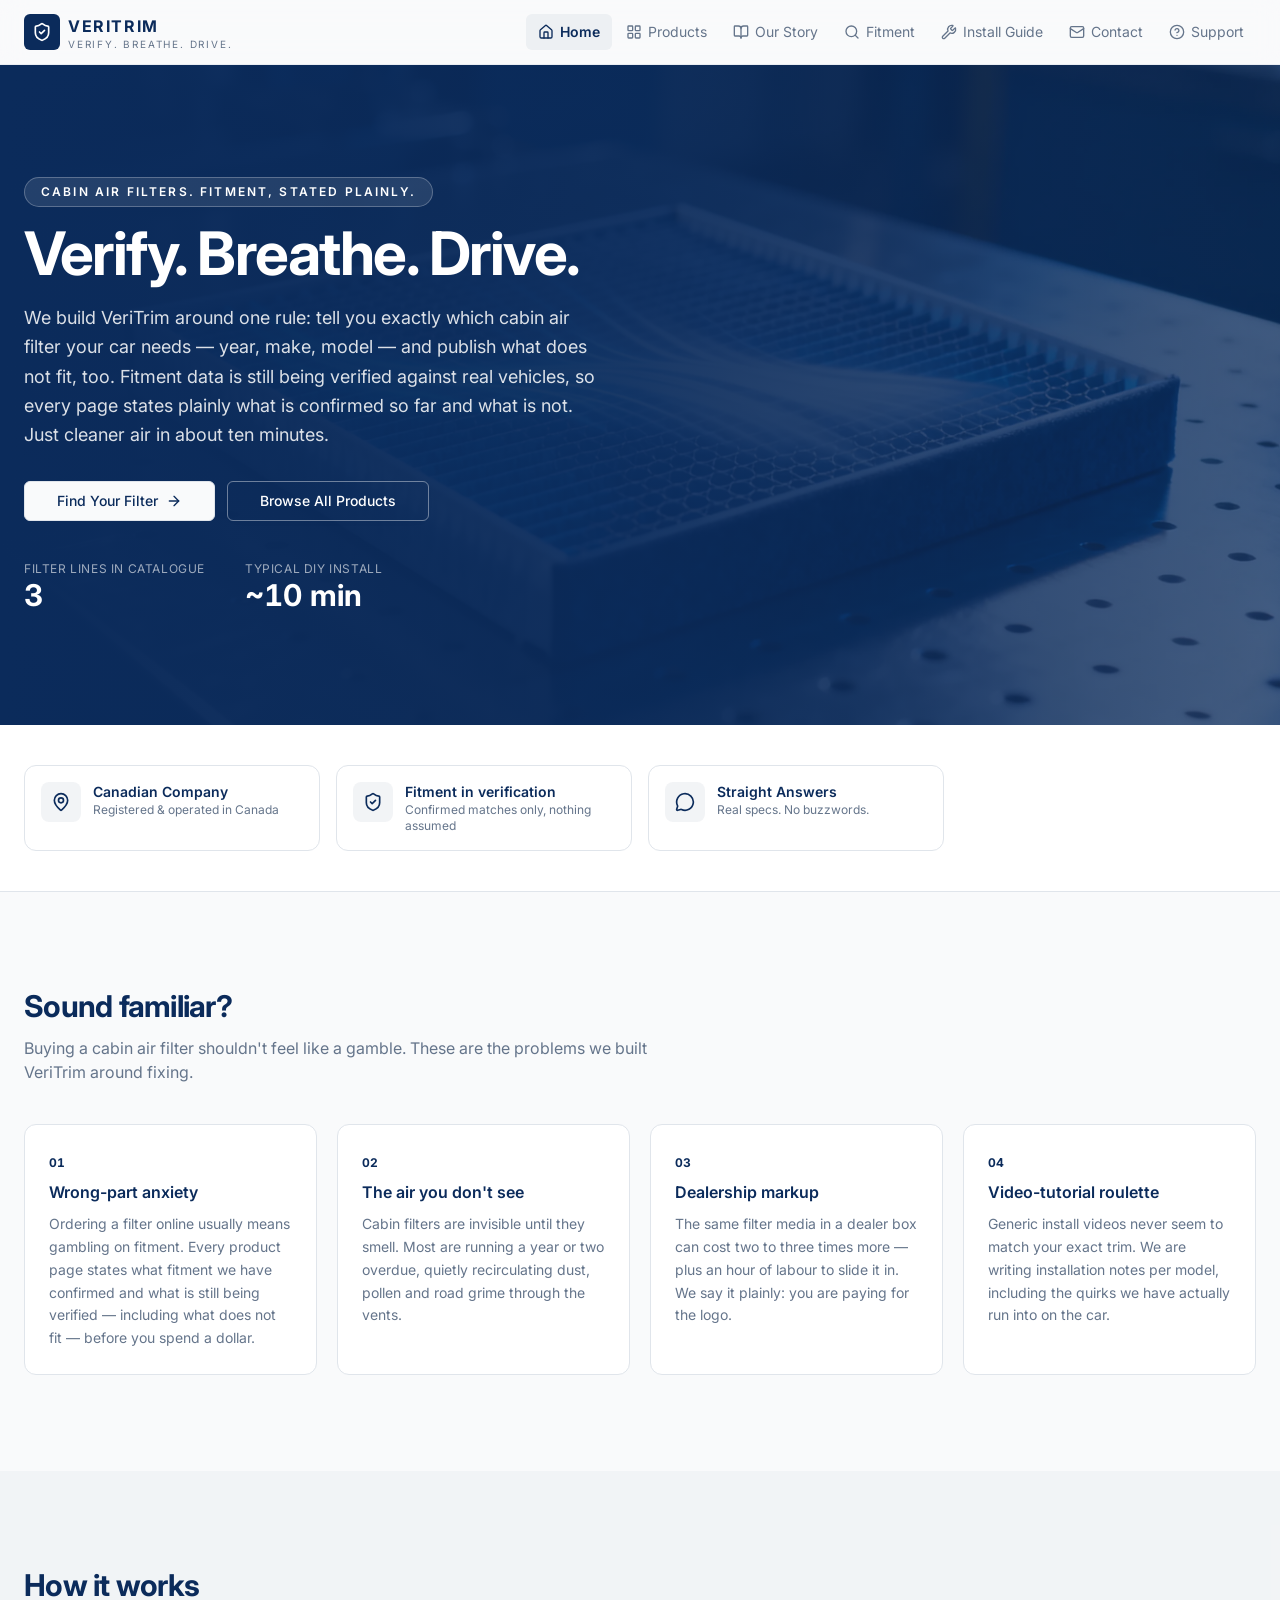
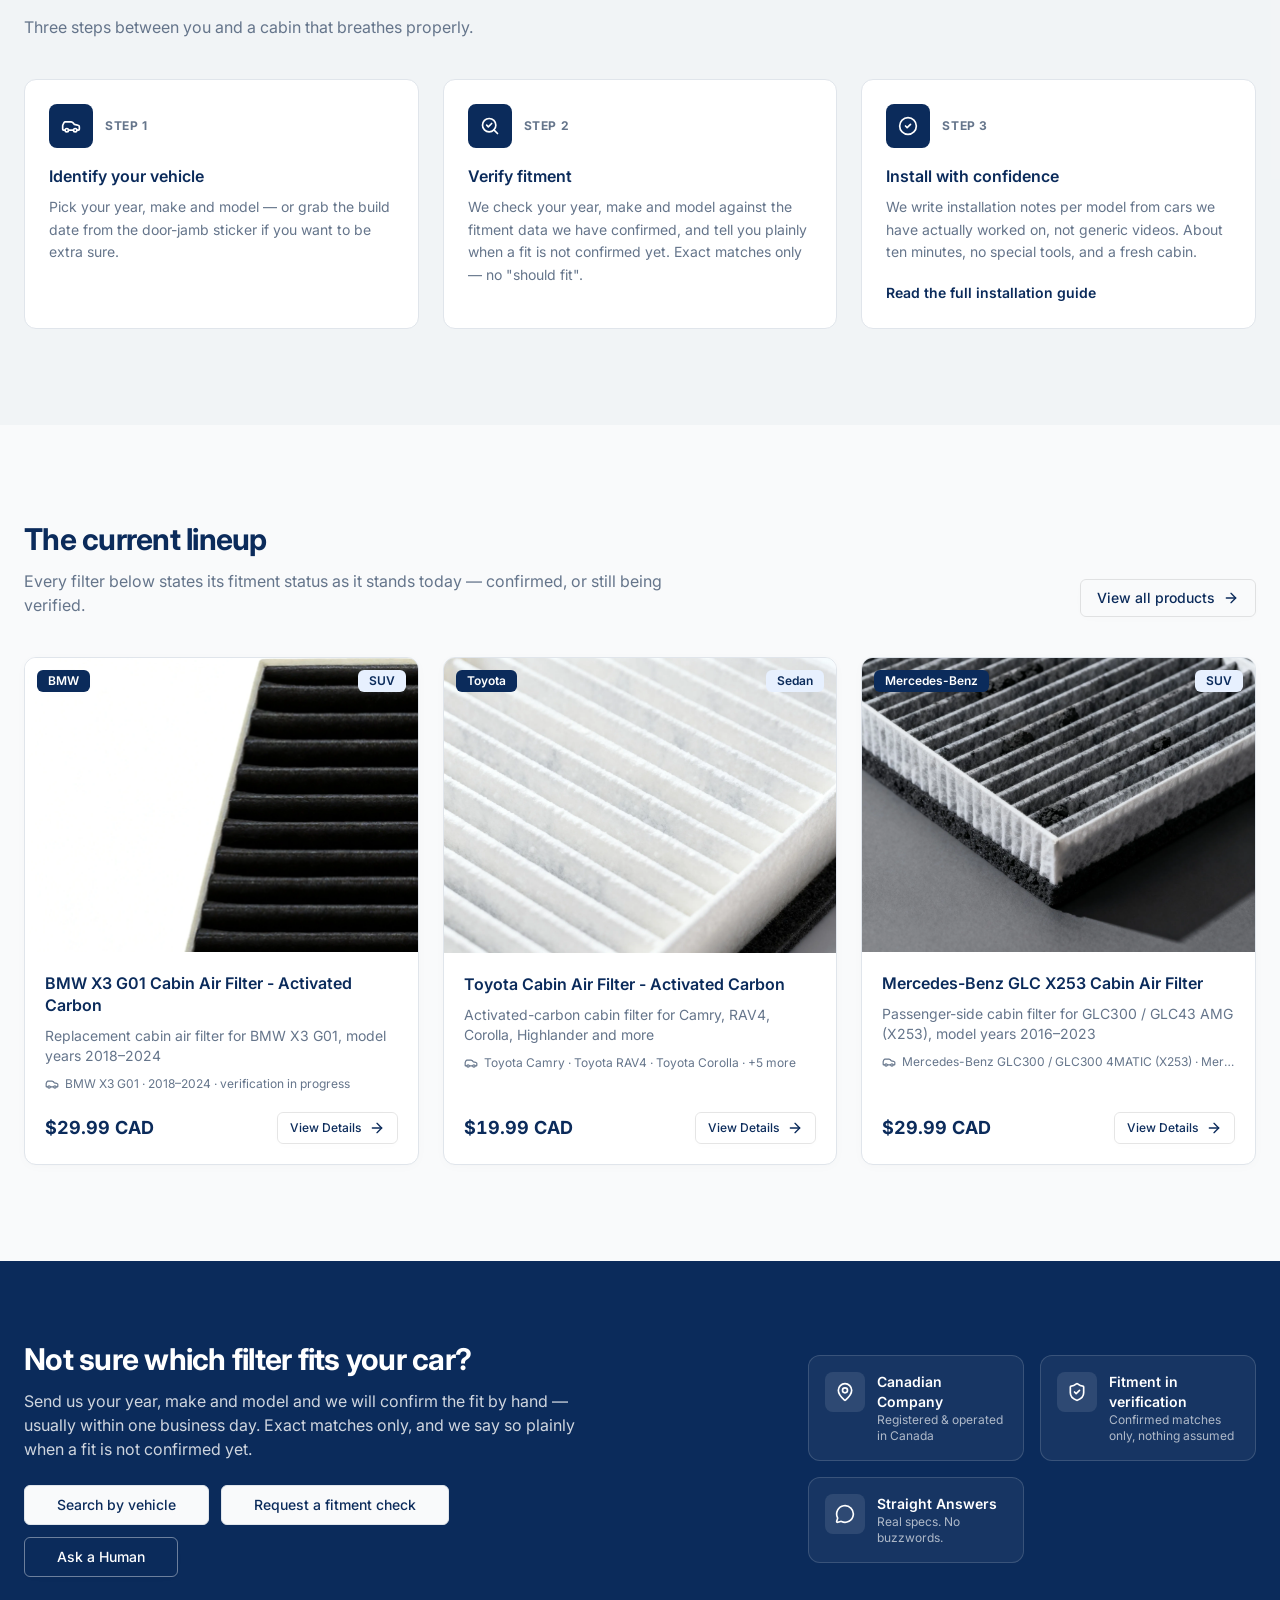
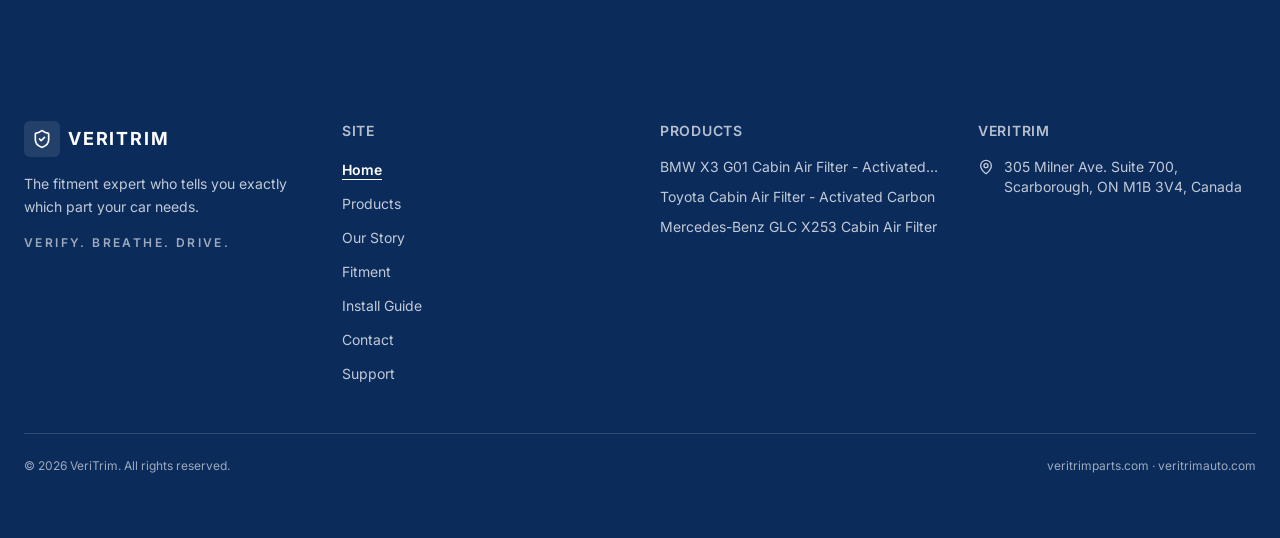
==== commit ccd4b6c9: "Remove discontinued CF12157 from site; correct Toyota product URL - Homepage: drop the CF12157 (Priu" ====
--- a/index.html
+++ b/index.html
@@ -48,7 +48,7 @@
 </head>
 <body>
   <div id="root">
-<header class="sticky top-0 z-50 w-full border-b border-border/60 bg-background/85 backdrop-blur-md"><div class="mx-auto flex h-16 max-w-7xl items-center justify-between gap-4 px-4 md:px-6"><a aria-current="page" class="flex items-center gap-2 active" href="index.html"><span class="flex size-9 items-center justify-center rounded-md bg-primary text-primary-foreground"><svg xmlns="http://www.w3.org/2000/svg" width="24" height="24" viewBox="0 0 24 24" fill="none" stroke="currentColor" stroke-width="2" stroke-linecap="round" stroke-linejoin="round" class="lucide lucide-shield-check size-5" aria-hidden="true"><path d="M20 13c0 5-3.5 7.5-7.66 8.95a1 1 0 0 1-.67-.01C7.5 20.5 4 18 4 13V6a1 1 0 0 1 1-1c2 0 4.5-1.2 6.24-2.72a1.17 1.17 0 0 1 1.52 0C14.51 3.81 17 5 19 5a1 1 0 0 1 1 1z"></path><path d="m9 12 2 2 4-4"></path></svg></span><span class="leading-tight"><span class="block text-base font-bold tracking-widest">VERITRIM</span><span class="block text-[10px] uppercase tracking-[0.18em] text-muted-foreground">Verify. Breathe. Drive.</span></span></a><nav class="hidden items-center gap-0.5 lg:flex" aria-label="Primary"><a aria-current="page" class="flex items-center gap-1.5 rounded-md px-3 py-2 text-sm transition-colors bg-muted font-semibold text-primary" href="index.html"><svg xmlns="http://www.w3.org/2000/svg" width="24" height="24" viewBox="0 0 24 24" fill="none" stroke="currentColor" stroke-width="2" stroke-linecap="round" stroke-linejoin="round" class="lucide lucide-house size-4 shrink-0" aria-hidden="true"><path d="M15 21v-8a1 1 0 0 0-1-1h-4a1 1 0 0 0-1 1v8"></path><path d="M3 10a2 2 0 0 1 .709-1.528l7-6a2 2 0 0 1 2.582 0l7 6A2 2 0 0 1 21 10v9a2 2 0 0 1-2 2H5a2 2 0 0 1-2-2z"></path></svg>Home</a><a class="flex items-center gap-1.5 rounded-md px-3 py-2 text-sm transition-colors text-muted-foreground hover:bg-muted/60 hover:text-foreground" href="#products"><svg xmlns="http://www.w3.org/2000/svg" width="24" height="24" viewBox="0 0 24 24" fill="none" stroke="currentColor" stroke-width="2" stroke-linecap="round" stroke-linejoin="round" class="lucide lucide-layout-grid size-4 shrink-0" aria-hidden="true"><rect width="7" height="7" x="3" y="3" rx="1"></rect><rect width="7" height="7" x="14" y="3" rx="1"></rect><rect width="7" height="7" x="14" y="14" rx="1"></rect><rect width="7" height="7" x="3" y="14" rx="1"></rect></svg>Products</a><a class="flex items-center gap-1.5 rounded-md px-3 py-2 text-sm transition-colors text-muted-foreground hover:bg-muted/60 hover:text-foreground" href="#our-story"><svg xmlns="http://www.w3.org/2000/svg" width="24" height="24" viewBox="0 0 24 24" fill="none" stroke="currentColor" stroke-width="2" stroke-linecap="round" stroke-linejoin="round" class="lucide lucide-book-open size-4 shrink-0" aria-hidden="true"><path d="M12 7v14"></path><path d="M3 18a1 1 0 0 1-1-1V4a1 1 0 0 1 1-1h5a4 4 0 0 1 4 4 4 4 0 0 1 4-4h5a1 1 0 0 1 1 1v13a1 1 0 0 1-1 1h-6a3 3 0 0 0-3 3 3 3 0 0 0-3-3z"></path></svg>Our Story</a><a class="flex items-center gap-1.5 rounded-md px-3 py-2 text-sm transition-colors text-muted-foreground hover:bg-muted/60 hover:text-foreground" href="fitment/index.html"><svg xmlns="http://www.w3.org/2000/svg" width="24" height="24" viewBox="0 0 24 24" fill="none" stroke="currentColor" stroke-width="2" stroke-linecap="round" stroke-linejoin="round" class="lucide lucide-search size-4 shrink-0" aria-hidden="true"><path d="m21 21-4.34-4.34"></path><circle cx="11" cy="11" r="8"></circle></svg>Fitment</a><a class="flex items-center gap-1.5 rounded-md px-3 py-2 text-sm transition-colors text-muted-foreground hover:bg-muted/60 hover:text-foreground" href="guides/install-cabin-air-filter/index.html"><svg xmlns="http://www.w3.org/2000/svg" width="24" height="24" viewBox="0 0 24 24" fill="none" stroke="currentColor" stroke-width="2" stroke-linecap="round" stroke-linejoin="round" class="lucide lucide-wrench size-4 shrink-0" aria-hidden="true"><path d="M14.7 6.3a1 1 0 0 0 0 1.4l1.6 1.6a1 1 0 0 0 1.4 0l3.106-3.105c.32-.322.863-.22.983.218a6 6 0 0 1-8.259 7.057l-7.91 7.91a1 1 0 0 1-2.999-3l7.91-7.91a6 6 0 0 1 7.057-8.259c.438.12.54.662.219.984z"></path></svg>Install Guide</a><a class="flex items-center gap-1.5 rounded-md px-3 py-2 text-sm transition-colors text-muted-foreground hover:bg-muted/60 hover:text-foreground" href="support/"><svg xmlns="http://www.w3.org/2000/svg" width="24" height="24" viewBox="0 0 24 24" fill="none" stroke="currentColor" stroke-width="2" stroke-linecap="round" stroke-linejoin="round" class="lucide lucide-mail size-4 shrink-0" aria-hidden="true"><path d="m22 7-8.991 5.727a2 2 0 0 1-2.009 0L2 7"></path><rect x="2" y="4" width="20" height="16" rx="2"></rect></svg>Contact</a><a class="flex items-center gap-1.5 rounded-md px-3 py-2 text-sm transition-colors text-muted-foreground hover:bg-muted/60 hover:text-foreground" href="support/"><svg xmlns="http://www.w3.org/2000/svg" width="24" height="24" viewBox="0 0 24 24" fill="none" stroke="currentColor" stroke-width="2" stroke-linecap="round" stroke-linejoin="round" class="lucide lucide-help-circle size-4 shrink-0" aria-hidden="true"><circle cx="12" cy="12" r="10"></circle><path d="M9.09 9a3 3 0 0 1 5.83 1c0 2-3 3-3 3"></path><path d="M12 17h.01"></path></svg>Support</a></nav><div class="flex items-center gap-2 lg:hidden"><button data-slot="sheet-trigger" class="inline-flex items-center justify-center gap-2 whitespace-nowrap rounded-md text-sm font-medium focus-visible:outline-none focus-visible:ring-1 focus-visible:ring-ring disabled:pointer-events-none disabled:opacity-50 [&amp;_svg]:pointer-events-none [&amp;_svg]:size-4 [&amp;_svg]:shrink-0 hover-elevate active-elevate-2 border border-transparent h-9 w-9" aria-label="Open navigation menu" type="button" aria-haspopup="dialog" aria-expanded="false" data-state="closed"><svg xmlns="http://www.w3.org/2000/svg" width="24" height="24" viewBox="0 0 24 24" fill="none" stroke="currentColor" stroke-width="2" stroke-linecap="round" stroke-linejoin="round" class="lucide lucide-menu size-5" aria-hidden="true"><path d="M4 5h16"></path><path d="M4 12h16"></path><path d="M4 19h16"></path></svg></button></div></div></header><main class="flex-1"><div class="min-h-screen bg-background"><script type="application/ld+json">{"@context":"https://schema.org","@type":"Organization","name":"VeriTrim","url":"https://veritrimparts.com/","address":{"@type":"PostalAddress","streetAddress":"305 Milner Ave. Suite 700","addressLocality":"Scarborough","addressRegion":"ON","postalCode":"M1B 3V4","addressCountry":"CA"}}</script><section class="relative w-full overflow-hidden bg-primary"><img alt="Cabin air filter product on deep blue industrial background" class="bg-linear-to-b from-gray-50/20 to-gray-200/20 absolute inset-0 h-full w-full object-cover opacity-35" loading="lazy" decoding="async" src="images/hero-bg.webp"><div class="absolute inset-0 bg-gradient-to-r from-primary via-primary/80 to-primary/30"></div><div class="relative mx-auto max-w-7xl px-4 py-20 md:px-6 md:py-28"><div class="max-w-2xl text-primary-foreground" style="opacity: 1; transform: none;"><p class="mb-4 inline-block rounded-full border border-primary-foreground/25 bg-primary-foreground/10 px-4 py-1.5 text-xs font-semibold uppercase tracking-[0.18em]">Cabin air filters. Fitment, stated plainly.</p><h1 class="text-4xl font-bold tracking-tight md:text-6xl">Verify. Breathe. Drive.</h1><p class="mt-5 max-w-xl text-base leading-relaxed text-primary-foreground/85 md:text-lg">We build VeriTrim around one rule: tell you exactly which cabin air filter your car needs — year, make, model — and publish what does not fit, too. Fitment data is still being verified against real vehicles, so every page states plainly what is confirmed so far and what is not. Just cleaner air in about ten minutes.</p><div class="mt-8 flex flex-wrap gap-3"><a data-slot="button" class="inline-flex items-center justify-center gap-2 whitespace-nowrap text-sm font-medium focus-visible:outline-none focus-visible:ring-1 focus-visible:ring-ring disabled:pointer-events-none disabled:opacity-50 [&amp;_svg]:pointer-events-none [&amp;_svg]:size-4 [&amp;_svg]:shrink-0 hover-elevate active-elevate-2 border border-primary-border min-h-10 rounded-md px-8 bg-background text-foreground hover:bg-background/90" href="fitment/index.html">Find Your Filter<svg xmlns="http://www.w3.org/2000/svg" width="24" height="24" viewBox="0 0 24 24" fill="none" stroke="currentColor" stroke-width="2" stroke-linecap="round" stroke-linejoin="round" class="lucide lucide-arrow-right size-4" aria-hidden="true"><path d="M5 12h14"></path><path d="m12 5 7 7-7 7"></path></svg></a><a data-slot="button" class="inline-flex items-center justify-center gap-2 whitespace-nowrap text-sm font-medium focus-visible:outline-none focus-visible:ring-1 focus-visible:ring-ring disabled:pointer-events-none disabled:opacity-50 [&amp;_svg]:pointer-events-none [&amp;_svg]:size-4 [&amp;_svg]:shrink-0 hover-elevate active-elevate-2 border [border-color:var(--button-outline)] shadow-xs active:shadow-none min-h-10 rounded-md px-8 border-primary-foreground/40 bg-transparent text-primary-foreground hover:bg-primary-foreground/10 hover:text-primary-foreground" href="#products">Browse All Products</a></div><dl class="mt-10 flex flex-wrap gap-x-10 gap-y-4"><div><dt class="text-xs uppercase tracking-wider text-primary-foreground/60">Filter lines in catalogue</dt><dd class="text-2xl font-bold tabular-nums md:text-3xl">4</dd></div><div><dt class="text-xs uppercase tracking-wider text-primary-foreground/60">Typical DIY install</dt><dd class="text-2xl font-bold tabular-nums md:text-3xl">~10 min</dd></div></dl></div></div></section><section class="w-full border-b border-border bg-card py-10"><div class="mx-auto max-w-7xl px-4 md:px-6"><div class="grid gap-4 grid-cols-2 lg:grid-cols-4"><div class="flex items-start gap-3 rounded-xl border p-4 border-border bg-card"><span class="flex size-10 shrink-0 items-center justify-center rounded-lg bg-primary/5 text-primary"><svg xmlns="http://www.w3.org/2000/svg" width="24" height="24" viewBox="0 0 24 24" fill="none" stroke="currentColor" stroke-width="2" stroke-linecap="round" stroke-linejoin="round" class="lucide lucide-map-pin size-5" aria-hidden="true"><path d="M20 10c0 4.993-5.539 10.193-7.399 11.799a1 1 0 0 1-1.202 0C9.539 20.193 4 14.993 4 10a8 8 0 0 1 16 0"></path><circle cx="12" cy="10" r="3"></circle></svg></span><span class="min-w-0" style="min-width: 0; flex: 1;"><span class="block text-sm font-semibold">Canadian Company</span><span class="block text-xs text-muted-foreground">Registered &amp; operated in Canada</span></span></div><div class="flex items-start gap-3 rounded-xl border p-4 border-border bg-card"><span class="flex size-10 shrink-0 items-center justify-center rounded-lg bg-primary/5 text-primary"><svg xmlns="http://www.w3.org/2000/svg" width="24" height="24" viewBox="0 0 24 24" fill="none" stroke="currentColor" stroke-width="2" stroke-linecap="round" stroke-linejoin="round" class="lucide lucide-shield-check size-5" aria-hidden="true"><path d="M20 13c0 5-3.5 7.5-7.66 8.95a1 1 0 0 1-.67-.01C7.5 20.5 4 18 4 13V6a1 1 0 0 1 1-1c2 0 4.5-1.2 6.24-2.72a1.17 1.17 0 0 1 1.52 0C14.51 3.81 17 5 19 5a1 1 0 0 1 1 1z"></path><path d="m9 12 2 2 4-4"></path></svg></span><span class="min-w-0" style="min-width: 0; flex: 1;"><span class="block text-sm font-semibold">Fitment in verification</span><span class="block text-xs text-muted-foreground">Confirmed matches only, nothing assumed</span></span></div><div class="flex items-start gap-3 rounded-xl border p-4 border-border bg-card"><span class="flex size-10 shrink-0 items-center justify-center rounded-lg bg-primary/5 text-primary"><svg xmlns="http://www.w3.org/2000/svg" width="24" height="24" viewBox="0 0 24 24" fill="none" stroke="currentColor" stroke-width="2" stroke-linecap="round" stroke-linejoin="round" class="lucide lucide-message-circle size-5" aria-hidden="true"><path d="M2.992 16.342a2 2 0 0 1 .094 1.167l-1.065 3.29a1 1 0 0 0 1.236 1.168l3.413-.998a2 2 0 0 1 1.099.092 10 10 0 1 0-4.777-4.719"></path></svg></span><span class="min-w-0" style="min-width: 0; flex: 1;"><span class="block text-sm font-semibold">Straight Answers</span><span class="block text-xs text-muted-foreground">Real specs. No buzzwords.</span></span></div></div></div></section><section id="our-story" class="w-full py-16 md:py-24"><div class="mx-auto max-w-7xl px-4 md:px-6"><div class="mb-10 max-w-2xl"><h2 class="text-2xl font-bold tracking-tight md:text-3xl">Sound familiar?</h2><p class="mt-3 text-muted-foreground">Buying a cabin air filter shouldn't feel like a gamble. These are the problems we built VeriTrim around fixing.</p></div><div class="grid grid-cols-1 gap-5 md:grid-cols-2 lg:grid-cols-4"><div class="rounded-xl border border-border bg-card p-6" style="opacity: 0; transform: translateY(20px);"><span class="text-xs font-bold tabular-nums text-primary">01</span><h3 class="mt-2 font-semibold leading-snug">Wrong-part anxiety</h3><p class="mt-2.5 text-sm leading-relaxed text-muted-foreground">Ordering a filter online usually means gambling on fitment. Every product page states what fitment we have confirmed and what is still being verified — including what does not fit — before you spend a dollar.</p></div><div class="rounded-xl border border-border bg-card p-6" style="opacity: 0; transform: translateY(20px);"><span class="text-xs font-bold tabular-nums text-primary">02</span><h3 class="mt-2 font-semibold leading-snug">The air you don't see</h3><p class="mt-2.5 text-sm leading-relaxed text-muted-foreground">Cabin filters are invisible until they smell. Most are running a year or two overdue, quietly recirculating dust, pollen and road grime through the vents.</p></div><div class="rounded-xl border border-border bg-card p-6" style="opacity: 0; transform: translateY(20px);"><span class="text-xs font-bold tabular-nums text-primary">03</span><h3 class="mt-2 font-semibold leading-snug">Dealership markup</h3><p class="mt-2.5 text-sm leading-relaxed text-muted-foreground">The same filter media in a dealer box can cost two to three times more — plus an hour of labour to slide it in. We say it plainly: you are paying for the logo.</p></div><div class="rounded-xl border border-border bg-card p-6" style="opacity: 0; transform: translateY(20px);"><span class="text-xs font-bold tabular-nums text-primary">04</span><h3 class="mt-2 font-semibold leading-snug">Video-tutorial roulette</h3><p class="mt-2.5 text-sm leading-relaxed text-muted-foreground">Generic install videos never seem to match your exact trim. We are writing installation notes per model, including the quirks we have actually run into on the car.</p></div></div></div></section><section id="install-guide" class="w-full bg-muted/60 py-16 md:py-24"><div class="mx-auto max-w-7xl px-4 md:px-6"><div class="mb-10 max-w-2xl"><h2 class="text-2xl font-bold tracking-tight md:text-3xl">How it works</h2><p class="mt-3 text-muted-foreground">Three steps between you and a cabin that breathes properly.</p></div><div class="grid grid-cols-1 gap-6 md:grid-cols-3"><div class="rounded-xl border border-border bg-card p-6" style="opacity: 0; transform: translateY(20px);"><div class="flex items-center gap-3"><span class="flex size-11 items-center justify-center rounded-lg bg-primary text-primary-foreground"><svg xmlns="http://www.w3.org/2000/svg" width="24" height="24" viewBox="0 0 24 24" fill="none" stroke="currentColor" stroke-width="2" stroke-linecap="round" stroke-linejoin="round" class="lucide lucide-car size-5" aria-hidden="true"><path d="M19 17h2c.6 0 1-.4 1-1v-3c0-.9-.7-1.7-1.5-1.9C18.7 10.6 16 10 16 10s-1.3-1.4-2.2-2.3c-.5-.4-1.1-.7-1.8-.7H5c-.6 0-1.1.4-1.4.9l-1.4 2.9A3.7 3.7 0 0 0 2 12v4c0 .6.4 1 1 1h2"></path><circle cx="7" cy="17" r="2"></circle><path d="M9 17h6"></path><circle cx="17" cy="17" r="2"></circle></svg></span><span class="text-xs font-bold uppercase tracking-wider text-muted-foreground">Step 1</span></div><h3 class="mt-4 font-semibold">Identify your vehicle</h3><p class="mt-2 text-sm leading-relaxed text-muted-foreground">Pick your year, make and model — or grab the build date from the door-jamb sticker if you want to be extra sure.</p></div><div class="rounded-xl border border-border bg-card p-6" style="opacity: 0; transform: translateY(20px);"><div class="flex items-center gap-3"><span class="flex size-11 items-center justify-center rounded-lg bg-primary text-primary-foreground"><svg xmlns="http://www.w3.org/2000/svg" width="24" height="24" viewBox="0 0 24 24" fill="none" stroke="currentColor" stroke-width="2" stroke-linecap="round" stroke-linejoin="round" class="lucide lucide-search-check size-5" aria-hidden="true"><path d="m8 11 2 2 4-4"></path><circle cx="11" cy="11" r="8"></circle><path d="m21 21-4.3-4.3"></path></svg></span><span class="text-xs font-bold uppercase tracking-wider text-muted-foreground">Step 2</span></div><h3 class="mt-4 font-semibold">Verify fitment</h3><p class="mt-2 text-sm leading-relaxed text-muted-foreground">We check your year, make and model against the fitment data we have confirmed, and tell you plainly when a fit is not confirmed yet. Exact matches only — no "should fit".</p></div><div class="rounded-xl border border-border bg-card p-6" style="opacity: 0; transform: translateY(20px);"><div class="flex items-center gap-3"><span class="flex size-11 items-center justify-center rounded-lg bg-primary text-primary-foreground"><svg xmlns="http://www.w3.org/2000/svg" width="24" height="24" viewBox="0 0 24 24" fill="none" stroke="currentColor" stroke-width="2" stroke-linecap="round" stroke-linejoin="round" class="lucide lucide-circle-check size-5" aria-hidden="true"><circle cx="12" cy="12" r="10"></circle><path d="m9 12 2 2 4-4"></path></svg></span><span class="text-xs font-bold uppercase tracking-wider text-muted-foreground">Step 3</span></div><h3 class="mt-4 font-semibold">Install with confidence</h3><p class="mt-2 text-sm leading-relaxed text-muted-foreground">We write installation notes per model from cars we have actually worked on, not generic videos. About ten minutes, no special tools, and a fresh cabin.</p><p class="mt-4"><a class="inline-flex items-center gap-2 text-sm font-semibold text-primary transition-colors hover:text-foreground" href="guides/install-cabin-air-filter/index.html">Read the full installation guide</a></p></div></div></div></section><section id="products" class="w-full py-16 md:py-24"><div class="mx-auto max-w-7xl px-4 md:px-6"><div class="mb-10 flex flex-wrap items-end justify-between gap-4"><div class="max-w-2xl"><h2 class="text-2xl font-bold tracking-tight md:text-3xl">The current lineup</h2><p class="mt-3 text-muted-foreground">Every filter below states its fitment status as it stands today — confirmed, or still being verified.</p></div><a data-slot="button" class="inline-flex items-center justify-center gap-2 whitespace-nowrap rounded-md text-sm font-medium focus-visible:outline-none focus-visible:ring-1 focus-visible:ring-ring disabled:pointer-events-none disabled:opacity-50 [&amp;_svg]:pointer-events-none [&amp;_svg]:size-4 [&amp;_svg]:shrink-0 hover-elevate active-elevate-2 border [border-color:var(--button-outline)] shadow-xs active:shadow-none min-h-9 px-4 py-2" href="#products">View all products<svg xmlns="http://www.w3.org/2000/svg" width="24" height="24" viewBox="0 0 24 24" fill="none" stroke="currentColor" stroke-width="2" stroke-linecap="round" stroke-linejoin="round" class="lucide lucide-arrow-right size-4" aria-hidden="true"><path d="M5 12h14"></path><path d="m12 5 7 7-7 7"></path></svg></a></div><div class="grid grid-cols-1 gap-6 sm:grid-cols-2 lg:grid-cols-4"><div style="opacity: 0; transform: translateY(20px);"><div class="rounded-xl border bg-card border-card-border text-card-foreground shadow-sm group flex h-full flex-col overflow-hidden transition-shadow hover:shadow-md"><div class="relative aspect-[4/3] overflow-hidden bg-muted"><img alt="BMW X3 G01 Cabin Air Filter - Activated Carbon" class="bg-linear-to-b from-gray-50/20 to-gray-200/20 h-full w-full object-cover transition-transform duration-500 group-hover:scale-[1.04]" loading="lazy" decoding="async" src="images/bmw-x3-product.webp"><div class="whitespace-nowrap inline-flex items-center rounded-md border px-2.5 py-0.5 text-xs font-semibold hover-elevate border-transparent shadow-xs !absolute left-3 top-3 z-20 bg-primary text-primary-foreground">BMW</div><div class="whitespace-nowrap inline-flex items-center rounded-md border px-2.5 py-0.5 text-xs font-semibold hover-elevate border-transparent bg-secondary text-secondary-foreground !absolute right-3 top-3 z-20">SUV</div></div><div class="flex-1 space-y-2.5 p-5"><a id="products/VT-CAF-2001C1" class="block" href="products/bmw-x3-g01-cabin-air-filter/index.html"><h3 class="line-clamp-2 font-semibold leading-snug transition-colors group-hover:text-primary">BMW X3 G01 Cabin Air Filter - Activated Carbon</h3></a><p class="line-clamp-2 text-sm text-muted-foreground">Replacement cabin air filter for BMW X3 G01, model years 2018–2024</p><p class="flex items-center gap-1.5 text-xs text-muted-foreground"><svg xmlns="http://www.w3.org/2000/svg" width="24" height="24" viewBox="0 0 24 24" fill="none" stroke="currentColor" stroke-width="2" stroke-linecap="round" stroke-linejoin="round" class="lucide lucide-car size-3.5 shrink-0" aria-hidden="true"><path d="M19 17h2c.6 0 1-.4 1-1v-3c0-.9-.7-1.7-1.5-1.9C18.7 10.6 16 10 16 10s-1.3-1.4-2.2-2.3c-.5-.4-1.1-.7-1.8-.7H5c-.6 0-1.1.4-1.4.9l-1.4 2.9A3.7 3.7 0 0 0 2 12v4c0 .6.4 1 1 1h2"></path><circle cx="7" cy="17" r="2"></circle><path d="M9 17h6"></path><circle cx="17" cy="17" r="2"></circle></svg><span class="truncate">BMW X3 G01 · 2018–2024 · verification in progress</span></p></div><div class="flex items-center justify-between gap-3 p-5 pt-0"><span class="shrink-0 text-lg font-bold tabular-nums">$29.99 CAD</span><a data-slot="button" class="inline-flex items-center justify-center gap-2 whitespace-nowrap font-medium focus-visible:outline-none focus-visible:ring-1 focus-visible:ring-ring disabled:pointer-events-none disabled:opacity-50 [&amp;_svg]:pointer-events-none [&amp;_svg]:size-4 [&amp;_svg]:shrink-0 hover-elevate active-elevate-2 border [border-color:var(--button-outline)] shadow-xs active:shadow-none min-h-8 rounded-md px-3 text-xs" href="products/bmw-x3-g01-cabin-air-filter/index.html">View Details<svg xmlns="http://www.w3.org/2000/svg" width="24" height="24" viewBox="0 0 24 24" fill="none" stroke="currentColor" stroke-width="2" stroke-linecap="round" stroke-linejoin="round" class="lucide lucide-arrow-right size-4" aria-hidden="true"><path d="M5 12h14"></path><path d="m12 5 7 7-7 7"></path></svg></a></div></div></div><div style="opacity: 0; transform: translateY(20px);"><div class="rounded-xl border bg-card border-card-border text-card-foreground shadow-sm group flex h-full flex-col overflow-hidden transition-shadow hover:shadow-md"><div class="relative aspect-[4/3] overflow-hidden bg-muted"><img alt="VeriTrim activated carbon cabin air filter for Toyota" class="bg-linear-to-b from-gray-50/20 to-gray-200/20 h-full w-full object-cover transition-transform duration-500 group-hover:scale-[1.04]" loading="lazy" decoding="async" src="images/toyota-cf10285.webp"><div class="whitespace-nowrap inline-flex items-center rounded-md border px-2.5 py-0.5 text-xs font-semibold hover-elevate border-transparent shadow-xs !absolute left-3 top-3 z-20 bg-primary text-primary-foreground">Toyota</div><div class="whitespace-nowrap inline-flex items-center rounded-md border px-2.5 py-0.5 text-xs font-semibold hover-elevate border-transparent bg-secondary text-secondary-foreground !absolute right-3 top-3 z-20">Sedan</div></div><div class="flex-1 space-y-2.5 p-5"><a id="products/VT-CAF-1003C1" class="block" href="products/toyota-lexus-cf10285-cabin-air-filter/index.html"><h3 class="line-clamp-2 font-semibold leading-snug transition-colors group-hover:text-primary">Toyota Cabin Air Filter - Activated Carbon</h3></a><p class="line-clamp-2 text-sm text-muted-foreground">Activated-carbon cabin filter for Camry, RAV4, Corolla, Highlander and more</p><p class="flex items-center gap-1.5 text-xs text-muted-foreground"><svg xmlns="http://www.w3.org/2000/svg" width="24" height="24" viewBox="0 0 24 24" fill="none" stroke="currentColor" stroke-width="2" stroke-linecap="round" stroke-linejoin="round" class="lucide lucide-car size-3.5 shrink-0" aria-hidden="true"><path d="M19 17h2c.6 0 1-.4 1-1v-3c0-.9-.7-1.7-1.5-1.9C18.7 10.6 16 10 16 10s-1.3-1.4-2.2-2.3c-.5-.4-1.1-.7-1.8-.7H5c-.6 0-1.1.4-1.4.9l-1.4 2.9A3.7 3.7 0 0 0 2 12v4c0 .6.4 1 1 1h2"></path><circle cx="7" cy="17" r="2"></circle><path d="M9 17h6"></path><circle cx="17" cy="17" r="2"></circle></svg><span class="truncate">Toyota Camry · Toyota RAV4 · Toyota Corolla · +5 more</span></p></div><div class="flex items-center justify-between gap-3 p-5 pt-0"><span class="shrink-0 text-lg font-bold tabular-nums">$19.99 CAD</span><a data-slot="button" class="inline-flex items-center justify-center gap-2 whitespace-nowrap font-medium focus-visible:outline-none focus-visible:ring-1 focus-visible:ring-ring disabled:pointer-events-none disabled:opacity-50 [&amp;_svg]:pointer-events-none [&amp;_svg]:size-4 [&amp;_svg]:shrink-0 hover-elevate active-elevate-2 border [border-color:var(--button-outline)] shadow-xs active:shadow-none min-h-8 rounded-md px-3 text-xs" href="products/toyota-lexus-cf10285-cabin-air-filter/index.html">View Details<svg xmlns="http://www.w3.org/2000/svg" width="24" height="24" viewBox="0 0 24 24" fill="none" stroke="currentColor" stroke-width="2" stroke-linecap="round" stroke-linejoin="round" class="lucide lucide-arrow-right size-4" aria-hidden="true"><path d="M5 12h14"></path><path d="m12 5 7 7-7 7"></path></svg></a></div></div></div><div style="opacity: 0; transform: translateY(20px);"><div class="rounded-xl border bg-card border-card-border text-card-foreground shadow-sm group flex h-full flex-col overflow-hidden transition-shadow hover:shadow-md"><div class="relative aspect-[4/3] overflow-hidden bg-muted"><img alt="Mercedes-Benz GLC X253 Cabin Air Filter" class="bg-linear-to-b from-gray-50/20 to-gray-200/20 h-full w-full object-cover transition-transform duration-500 group-hover:scale-[1.04]" loading="lazy" decoding="async" src="images/mercedes-glc.webp"><div class="whitespace-nowrap inline-flex items-center rounded-md border px-2.5 py-0.5 text-xs font-semibold hover-elevate border-transparent shadow-xs !absolute left-3 top-3 z-20 bg-primary text-primary-foreground">Mercedes-Benz</div><div class="whitespace-nowrap inline-flex items-center rounded-md border px-2.5 py-0.5 text-xs font-semibold hover-elevate border-transparent bg-secondary text-secondary-foreground !absolute right-3 top-3 z-20">SUV</div></div><div class="flex-1 space-y-2.5 p-5"><a id="products/VT-CAF-2003S1" class="block" href="products/mercedes-benz-glc-x253-cabin-air-filter/index.html"><h3 class="line-clamp-2 font-semibold leading-snug transition-colors group-hover:text-primary">Mercedes-Benz GLC X253 Cabin Air Filter</h3></a><p class="line-clamp-2 text-sm text-muted-foreground">Passenger-side cabin filter for GLC300 / GLC43 AMG (X253), model years 2016–2023</p><p class="flex items-center gap-1.5 text-xs text-muted-foreground"><svg xmlns="http://www.w3.org/2000/svg" width="24" height="24" viewBox="0 0 24 24" fill="none" stroke="currentColor" stroke-width="2" stroke-linecap="round" stroke-linejoin="round" class="lucide lucide-car size-3.5 shrink-0" aria-hidden="true"><path d="M19 17h2c.6 0 1-.4 1-1v-3c0-.9-.7-1.7-1.5-1.9C18.7 10.6 16 10 16 10s-1.3-1.4-2.2-2.3c-.5-.4-1.1-.7-1.8-.7H5c-.6 0-1.1.4-1.4.9l-1.4 2.9A3.7 3.7 0 0 0 2 12v4c0 .6.4 1 1 1h2"></path><circle cx="7" cy="17" r="2"></circle><path d="M9 17h6"></path><circle cx="17" cy="17" r="2"></circle></svg><span class="truncate">Mercedes-Benz GLC300 / GLC300 4MATIC (X253) · Mercedes-Benz GLC43 AMG (X253) · +1 more</span></p></div><div class="flex items-center justify-between gap-3 p-5 pt-0"><span class="shrink-0 text-lg font-bold tabular-nums">$29.99 CAD</span><a data-slot="button" class="inline-flex items-center justify-center gap-2 whitespace-nowrap font-medium focus-visible:outline-none focus-visible:ring-1 focus-visible:ring-ring disabled:pointer-events-none disabled:opacity-50 [&amp;_svg]:pointer-events-none [&amp;_svg]:size-4 [&amp;_svg]:shrink-0 hover-elevate active-elevate-2 border [border-color:var(--button-outline)] shadow-xs active:shadow-none min-h-8 rounded-md px-3 text-xs" href="products/mercedes-benz-glc-x253-cabin-air-filter/index.html">View Details<svg xmlns="http://www.w3.org/2000/svg" width="24" height="24" viewBox="0 0 24 24" fill="none" stroke="currentColor" stroke-width="2" stroke-linecap="round" stroke-linejoin="round" class="lucide lucide-arrow-right size-4" aria-hidden="true"><path d="M5 12h14"></path><path d="m12 5 7 7-7 7"></path></svg></a></div></div></div><div style="opacity: 0; transform: translateY(20px);"><div class="rounded-xl border bg-card border-card-border text-card-foreground shadow-sm group flex h-full flex-col overflow-hidden transition-shadow hover:shadow-md"><div class="relative aspect-[4/3] overflow-hidden bg-muted"><img alt="Toyota Prius &amp; Lexus CT200h Cabin Filter — CF12157" class="bg-linear-to-b from-gray-50/20 to-gray-200/20 h-full w-full object-cover transition-transform duration-500 group-hover:scale-[1.04]" loading="lazy" decoding="async" src="images/toyota-prius.webp"><div class="whitespace-nowrap inline-flex items-center rounded-md border px-2.5 py-0.5 text-xs font-semibold hover-elevate border-transparent shadow-xs !absolute left-3 top-3 z-20 bg-primary text-primary-foreground">Toyota</div><div class="whitespace-nowrap inline-flex items-center rounded-md border px-2.5 py-0.5 text-xs font-semibold hover-elevate border-transparent bg-secondary text-secondary-foreground !absolute right-3 top-3 z-20">Hybrid</div></div><div class="flex-1 space-y-2.5 p-5"><a id="products/VT-CF12157" class="block" href="#products/VT-CF12157"><h3 class="line-clamp-2 font-semibold leading-snug transition-colors group-hover:text-primary">Toyota Prius &amp; Lexus CT200h Cabin Filter — CF12157</h3></a><p class="line-clamp-2 text-sm text-muted-foreground">Exact-fit filter for Prius, Prius V and CT200h hybrids</p><p class="flex items-center gap-1.5 text-xs text-muted-foreground"><svg xmlns="http://www.w3.org/2000/svg" width="24" height="24" viewBox="0 0 24 24" fill="none" stroke="currentColor" stroke-width="2" stroke-linecap="round" stroke-linejoin="round" class="lucide lucide-car size-3.5 shrink-0" aria-hidden="true"><path d="M19 17h2c.6 0 1-.4 1-1v-3c0-.9-.7-1.7-1.5-1.9C18.7 10.6 16 10 16 10s-1.3-1.4-2.2-2.3c-.5-.4-1.1-.7-1.8-.7H5c-.6 0-1.1.4-1.4.9l-1.4 2.9A3.7 3.7 0 0 0 2 12v4c0 .6.4 1 1 1h2"></path><circle cx="7" cy="17" r="2"></circle><path d="M9 17h6"></path><circle cx="17" cy="17" r="2"></circle></svg><span class="truncate">Toyota Prius (3rd gen) · Toyota Prius V · +2 more</span></p></div><div class="flex items-center justify-between gap-3 p-5 pt-0"><span class="shrink-0 text-lg font-bold tabular-nums">$21.99 CAD</span><a data-slot="button" class="inline-flex items-center justify-center gap-2 whitespace-nowrap font-medium focus-visible:outline-none focus-visible:ring-1 focus-visible:ring-ring disabled:pointer-events-none disabled:opacity-50 [&amp;_svg]:pointer-events-none [&amp;_svg]:size-4 [&amp;_svg]:shrink-0 hover-elevate active-elevate-2 border [border-color:var(--button-outline)] shadow-xs active:shadow-none min-h-8 rounded-md px-3 text-xs" href="#products/VT-CF12157">View Details<svg xmlns="http://www.w3.org/2000/svg" width="24" height="24" viewBox="0 0 24 24" fill="none" stroke="currentColor" stroke-width="2" stroke-linecap="round" stroke-linejoin="round" class="lucide lucide-arrow-right size-4" aria-hidden="true"><path d="M5 12h14"></path><path d="m12 5 7 7-7 7"></path></svg></a></div></div></div></div></div></section><section id="fitment" class="w-full bg-primary py-16 md:py-20"><div class="mx-auto max-w-7xl px-4 md:px-6"><div class="flex flex-col items-start justify-between gap-8 lg:flex-row lg:items-center"><div class="max-w-xl text-primary-foreground"><h2 class="text-2xl font-bold tracking-tight md:text-3xl">Not sure which filter fits your car?</h2><p class="mt-3 text-primary-foreground/80">Send us your year, make and model and we will confirm the fit by hand — usually within one business day. Exact matches only, and we say so plainly when a fit is not confirmed yet.</p><div class="mt-6 flex flex-wrap gap-3"><a data-slot="button" class="inline-flex items-center justify-center gap-2 whitespace-nowrap text-sm font-medium focus-visible:outline-none focus-visible:ring-1 focus-visible:ring-ring disabled:pointer-events-none disabled:opacity-50 [&amp;_svg]:pointer-events-none [&amp;_svg]:size-4 [&amp;_svg]:shrink-0 hover-elevate active-elevate-2 border border-primary-border min-h-10 rounded-md px-8 bg-background text-foreground hover:bg-background/90" href="fitment/index.html">Search by vehicle</a><a data-slot="button" class="inline-flex items-center justify-center gap-2 whitespace-nowrap text-sm font-medium focus-visible:outline-none focus-visible:ring-1 focus-visible:ring-ring disabled:pointer-events-none disabled:opacity-50 [&amp;_svg]:pointer-events-none [&amp;_svg]:size-4 [&amp;_svg]:shrink-0 hover-elevate active-elevate-2 border border-primary-border min-h-10 rounded-md px-8 bg-background text-foreground hover:bg-background/90" href="support/">Request a fitment check</a><a data-slot="button" class="inline-flex items-center justify-center gap-2 whitespace-nowrap text-sm font-medium focus-visible:outline-none focus-visible:ring-1 focus-visible:ring-ring disabled:pointer-events-none disabled:opacity-50 [&amp;_svg]:pointer-events-none [&amp;_svg]:size-4 [&amp;_svg]:shrink-0 hover-elevate active-elevate-2 border [border-color:var(--button-outline)] shadow-xs active:shadow-none min-h-10 rounded-md px-8 border-primary-foreground/40 bg-transparent text-primary-foreground hover:bg-primary-foreground/10 hover:text-primary-foreground" href="support/">Ask a Human</a></div></div><div class="w-full max-w-md"><div class="grid gap-4 grid-cols-1 sm:grid-cols-2 trust-badge-grid" style="min-width: 0;"><div class="flex items-start gap-3 rounded-xl border p-4 border-primary-foreground/15 bg-primary-foreground/5" style="min-width: 0; overflow-wrap: break-word; word-wrap: break-word;"><span class="flex size-10 shrink-0 items-center justify-center rounded-lg bg-primary-foreground/10 text-primary-foreground"><svg xmlns="http://www.w3.org/2000/svg" width="24" height="24" viewBox="0 0 24 24" fill="none" stroke="currentColor" stroke-width="2" stroke-linecap="round" stroke-linejoin="round" class="lucide lucide-map-pin size-5" aria-hidden="true"><path d="M20 10c0 4.993-5.539 10.193-7.399 11.799a1 1 0 0 1-1.202 0C9.539 20.193 4 14.993 4 10a8 8 0 0 1 16 0"></path><circle cx="12" cy="10" r="3"></circle></svg></span><span class="min-w-0" style="min-width: 0; flex: 1;"><span class="block text-sm font-semibold text-primary-foreground">Canadian Company</span><span class="block text-xs text-primary-foreground/65">Registered &amp; operated in Canada</span></span></div><div class="flex items-start gap-3 rounded-xl border p-4 border-primary-foreground/15 bg-primary-foreground/5" style="min-width: 0; overflow-wrap: break-word; word-wrap: break-word;"><span class="flex size-10 shrink-0 items-center justify-center rounded-lg bg-primary-foreground/10 text-primary-foreground"><svg xmlns="http://www.w3.org/2000/svg" width="24" height="24" viewBox="0 0 24 24" fill="none" stroke="currentColor" stroke-width="2" stroke-linecap="round" stroke-linejoin="round" class="lucide lucide-shield-check size-5" aria-hidden="true"><path d="M20 13c0 5-3.5 7.5-7.66 8.95a1 1 0 0 1-.67-.01C7.5 20.5 4 18 4 13V6a1 1 0 0 1 1-1c2 0 4.5-1.2 6.24-2.72a1.17 1.17 0 0 1 1.52 0C14.51 3.81 17 5 19 5a1 1 0 0 1 1 1z"></path><path d="m9 12 2 2 4-4"></path></svg></span><span class="min-w-0" style="min-width: 0; flex: 1;"><span class="block text-sm font-semibold text-primary-foreground">Fitment in verification</span><span class="block text-xs text-primary-foreground/65">Confirmed matches only, nothing assumed</span></span></div><div class="flex items-start gap-3 rounded-xl border p-4 border-primary-foreground/15 bg-primary-foreground/5" style="min-width: 0; overflow-wrap: break-word; word-wrap: break-word;"><span class="flex size-10 shrink-0 items-center justify-center rounded-lg bg-primary-foreground/10 text-primary-foreground"><svg xmlns="http://www.w3.org/2000/svg" width="24" height="24" viewBox="0 0 24 24" fill="none" stroke="currentColor" stroke-width="2" stroke-linecap="round" stroke-linejoin="round" class="lucide lucide-message-circle size-5" aria-hidden="true"><path d="M2.992 16.342a2 2 0 0 1 .094 1.167l-1.065 3.29a1 1 0 0 0 1.236 1.168l3.413-.998a2 2 0 0 1 1.099.092 10 10 0 1 0-4.777-4.719"></path></svg></span><span class="min-w-0" style="min-width: 0; flex: 1;"><span class="block text-sm font-semibold text-primary-foreground">Straight Answers</span><span class="block text-xs text-primary-foreground/65">Real specs. No buzzwords.</span></span></div></div></div></div></div></section></div></main><footer class="w-full bg-primary text-primary-foreground"><div class="mx-auto max-w-7xl px-4 py-12 md:px-6 md:py-16"><div class="grid grid-cols-1 gap-10 md:grid-cols-2 lg:grid-cols-4"><div class="space-y-4"><div class="flex items-center gap-2"><span class="flex size-9 items-center justify-center rounded-md bg-primary-foreground/10"><svg xmlns="http://www.w3.org/2000/svg" width="24" height="24" viewBox="0 0 24 24" fill="none" stroke="currentColor" stroke-width="2" stroke-linecap="round" stroke-linejoin="round" class="lucide lucide-shield-check size-5" aria-hidden="true"><path d="M20 13c0 5-3.5 7.5-7.66 8.95a1 1 0 0 1-.67-.01C7.5 20.5 4 18 4 13V6a1 1 0 0 1 1-1c2 0 4.5-1.2 6.24-2.72a1.17 1.17 0 0 1 1.52 0C14.51 3.81 17 5 19 5a1 1 0 0 1 1 1z"></path><path d="m9 12 2 2 4-4"></path></svg></span><span class="text-lg font-bold tracking-widest">VERITRIM</span></div><p class="text-sm leading-relaxed text-primary-foreground/75">The fitment expert who tells you exactly which part your car needs.</p><p class="text-xs font-semibold uppercase tracking-[0.2em] text-primary-foreground/60">Verify. Breathe. Drive.</p></div><div><h3 class="mb-4 text-sm font-semibold uppercase tracking-wider text-primary-foreground/70">Site</h3><ul class="space-y-2.5"><li><a aria-current="page" class="text-sm font-semibold text-primary-foreground underline underline-offset-4" href="index.html">Home</a></li><li><a class="text-sm text-primary-foreground/75 transition-colors hover:text-primary-foreground" href="#products">Products</a></li><li><a class="text-sm text-primary-foreground/75 transition-colors hover:text-primary-foreground" href="#our-story">Our Story</a></li><li><a class="text-sm text-primary-foreground/75 transition-colors hover:text-primary-foreground" href="fitment/index.html">Fitment</a></li><li><a class="text-sm text-primary-foreground/75 transition-colors hover:text-primary-foreground" href="guides/install-cabin-air-filter/index.html">Install Guide</a></li><li><a class="text-sm text-primary-foreground/75 transition-colors hover:text-primary-foreground" href="support/">Contact</a></li><li><a class="text-sm text-primary-foreground/75 transition-colors hover:text-primary-foreground" href="support/">Support</a></li></ul></div><div><h3 class="mb-4 text-sm font-semibold uppercase tracking-wider text-primary-foreground/70">Products</h3><ul class="space-y-2.5"><li><a class="line-clamp-1 text-sm text-primary-foreground/75 transition-colors hover:text-primary-foreground" href="products/bmw-x3-g01-cabin-air-filter/index.html">BMW X3 G01 Cabin Air Filter - Activated Carbon</a></li><li><a class="line-clamp-1 text-sm text-primary-foreground/75 transition-colors hover:text-primary-foreground" href="products/toyota-lexus-cf10285-cabin-air-filter/index.html">Toyota Cabin Air Filter - Activated Carbon</a></li><li><a class="line-clamp-1 text-sm text-primary-foreground/75 transition-colors hover:text-primary-foreground" href="products/mercedes-benz-glc-x253-cabin-air-filter/index.html">Mercedes-Benz GLC X253 Cabin Air Filter</a></li><li><a class="line-clamp-1 text-sm text-primary-foreground/75 transition-colors hover:text-primary-foreground" href="index.html#products/VT-CF12157">Toyota Prius &amp; Lexus CT200h Cabin Filter &mdash; CF12157</a></li></ul></div><div><h3 class="mb-4 text-sm font-semibold uppercase tracking-wider text-primary-foreground/70">VeriTrim</h3><ul class="space-y-3 text-sm text-primary-foreground/75"><li class="flex gap-2.5"><svg xmlns="http://www.w3.org/2000/svg" width="24" height="24" viewBox="0 0 24 24" fill="none" stroke="currentColor" stroke-width="2" stroke-linecap="round" stroke-linejoin="round" class="lucide lucide-map-pin mt-0.5 size-4 shrink-0" aria-hidden="true"><path d="M20 10c0 4.993-5.539 10.193-7.399 11.799a1 1 0 0 1-1.202 0C9.539 20.193 4 14.993 4 10a8 8 0 0 1 16 0"></path><circle cx="12" cy="10" r="3"></circle></svg><span>305 Milner Ave. Suite 700, Scarborough, ON M1B 3V4, Canada</span></li></ul></div></div><div class="mt-12 flex flex-col items-start justify-between gap-3 border-t border-primary-foreground/15 pt-6 text-xs text-primary-foreground/60 md:flex-row md:items-center"><p>© 2026 VeriTrim. All rights reserved.</p><p>veritrimparts.com · veritrimauto.com</p></div></div></footer></footer><section aria-label="Notifications alt+T" tabindex="-1" aria-live="polite" aria-relevant="additions text" aria-atomic="false" data-react-aria-top-layer="true"></section>
+<header class="sticky top-0 z-50 w-full border-b border-border/60 bg-background/85 backdrop-blur-md"><div class="mx-auto flex h-16 max-w-7xl items-center justify-between gap-4 px-4 md:px-6"><a aria-current="page" class="flex items-center gap-2 active" href="index.html"><span class="flex size-9 items-center justify-center rounded-md bg-primary text-primary-foreground"><svg xmlns="http://www.w3.org/2000/svg" width="24" height="24" viewBox="0 0 24 24" fill="none" stroke="currentColor" stroke-width="2" stroke-linecap="round" stroke-linejoin="round" class="lucide lucide-shield-check size-5" aria-hidden="true"><path d="M20 13c0 5-3.5 7.5-7.66 8.95a1 1 0 0 1-.67-.01C7.5 20.5 4 18 4 13V6a1 1 0 0 1 1-1c2 0 4.5-1.2 6.24-2.72a1.17 1.17 0 0 1 1.52 0C14.51 3.81 17 5 19 5a1 1 0 0 1 1 1z"></path><path d="m9 12 2 2 4-4"></path></svg></span><span class="leading-tight"><span class="block text-base font-bold tracking-widest">VERITRIM</span><span class="block text-[10px] uppercase tracking-[0.18em] text-muted-foreground">Verify. Breathe. Drive.</span></span></a><nav class="hidden items-center gap-0.5 lg:flex" aria-label="Primary"><a aria-current="page" class="flex items-center gap-1.5 rounded-md px-3 py-2 text-sm transition-colors bg-muted font-semibold text-primary" href="index.html"><svg xmlns="http://www.w3.org/2000/svg" width="24" height="24" viewBox="0 0 24 24" fill="none" stroke="currentColor" stroke-width="2" stroke-linecap="round" stroke-linejoin="round" class="lucide lucide-house size-4 shrink-0" aria-hidden="true"><path d="M15 21v-8a1 1 0 0 0-1-1h-4a1 1 0 0 0-1 1v8"></path><path d="M3 10a2 2 0 0 1 .709-1.528l7-6a2 2 0 0 1 2.582 0l7 6A2 2 0 0 1 21 10v9a2 2 0 0 1-2 2H5a2 2 0 0 1-2-2z"></path></svg>Home</a><a class="flex items-center gap-1.5 rounded-md px-3 py-2 text-sm transition-colors text-muted-foreground hover:bg-muted/60 hover:text-foreground" href="#products"><svg xmlns="http://www.w3.org/2000/svg" width="24" height="24" viewBox="0 0 24 24" fill="none" stroke="currentColor" stroke-width="2" stroke-linecap="round" stroke-linejoin="round" class="lucide lucide-layout-grid size-4 shrink-0" aria-hidden="true"><rect width="7" height="7" x="3" y="3" rx="1"></rect><rect width="7" height="7" x="14" y="3" rx="1"></rect><rect width="7" height="7" x="14" y="14" rx="1"></rect><rect width="7" height="7" x="3" y="14" rx="1"></rect></svg>Products</a><a class="flex items-center gap-1.5 rounded-md px-3 py-2 text-sm transition-colors text-muted-foreground hover:bg-muted/60 hover:text-foreground" href="#our-story"><svg xmlns="http://www.w3.org/2000/svg" width="24" height="24" viewBox="0 0 24 24" fill="none" stroke="currentColor" stroke-width="2" stroke-linecap="round" stroke-linejoin="round" class="lucide lucide-book-open size-4 shrink-0" aria-hidden="true"><path d="M12 7v14"></path><path d="M3 18a1 1 0 0 1-1-1V4a1 1 0 0 1 1-1h5a4 4 0 0 1 4 4 4 4 0 0 1 4-4h5a1 1 0 0 1 1 1v13a1 1 0 0 1-1 1h-6a3 3 0 0 0-3 3 3 3 0 0 0-3-3z"></path></svg>Our Story</a><a class="flex items-center gap-1.5 rounded-md px-3 py-2 text-sm transition-colors text-muted-foreground hover:bg-muted/60 hover:text-foreground" href="fitment/index.html"><svg xmlns="http://www.w3.org/2000/svg" width="24" height="24" viewBox="0 0 24 24" fill="none" stroke="currentColor" stroke-width="2" stroke-linecap="round" stroke-linejoin="round" class="lucide lucide-search size-4 shrink-0" aria-hidden="true"><path d="m21 21-4.34-4.34"></path><circle cx="11" cy="11" r="8"></circle></svg>Fitment</a><a class="flex items-center gap-1.5 rounded-md px-3 py-2 text-sm transition-colors text-muted-foreground hover:bg-muted/60 hover:text-foreground" href="guides/install-cabin-air-filter/index.html"><svg xmlns="http://www.w3.org/2000/svg" width="24" height="24" viewBox="0 0 24 24" fill="none" stroke="currentColor" stroke-width="2" stroke-linecap="round" stroke-linejoin="round" class="lucide lucide-wrench size-4 shrink-0" aria-hidden="true"><path d="M14.7 6.3a1 1 0 0 0 0 1.4l1.6 1.6a1 1 0 0 0 1.4 0l3.106-3.105c.32-.322.863-.22.983.218a6 6 0 0 1-8.259 7.057l-7.91 7.91a1 1 0 0 1-2.999-3l7.91-7.91a6 6 0 0 1 7.057-8.259c.438.12.54.662.219.984z"></path></svg>Install Guide</a><a class="flex items-center gap-1.5 rounded-md px-3 py-2 text-sm transition-colors text-muted-foreground hover:bg-muted/60 hover:text-foreground" href="support/"><svg xmlns="http://www.w3.org/2000/svg" width="24" height="24" viewBox="0 0 24 24" fill="none" stroke="currentColor" stroke-width="2" stroke-linecap="round" stroke-linejoin="round" class="lucide lucide-mail size-4 shrink-0" aria-hidden="true"><path d="m22 7-8.991 5.727a2 2 0 0 1-2.009 0L2 7"></path><rect x="2" y="4" width="20" height="16" rx="2"></rect></svg>Contact</a><a class="flex items-center gap-1.5 rounded-md px-3 py-2 text-sm transition-colors text-muted-foreground hover:bg-muted/60 hover:text-foreground" href="support/"><svg xmlns="http://www.w3.org/2000/svg" width="24" height="24" viewBox="0 0 24 24" fill="none" stroke="currentColor" stroke-width="2" stroke-linecap="round" stroke-linejoin="round" class="lucide lucide-help-circle size-4 shrink-0" aria-hidden="true"><circle cx="12" cy="12" r="10"></circle><path d="M9.09 9a3 3 0 0 1 5.83 1c0 2-3 3-3 3"></path><path d="M12 17h.01"></path></svg>Support</a></nav><div class="flex items-center gap-2 lg:hidden"><button data-slot="sheet-trigger" class="inline-flex items-center justify-center gap-2 whitespace-nowrap rounded-md text-sm font-medium focus-visible:outline-none focus-visible:ring-1 focus-visible:ring-ring disabled:pointer-events-none disabled:opacity-50 [&amp;_svg]:pointer-events-none [&amp;_svg]:size-4 [&amp;_svg]:shrink-0 hover-elevate active-elevate-2 border border-transparent h-9 w-9" aria-label="Open navigation menu" type="button" aria-haspopup="dialog" aria-expanded="false" data-state="closed"><svg xmlns="http://www.w3.org/2000/svg" width="24" height="24" viewBox="0 0 24 24" fill="none" stroke="currentColor" stroke-width="2" stroke-linecap="round" stroke-linejoin="round" class="lucide lucide-menu size-5" aria-hidden="true"><path d="M4 5h16"></path><path d="M4 12h16"></path><path d="M4 19h16"></path></svg></button></div></div></header><main class="flex-1"><div class="min-h-screen bg-background"><script type="application/ld+json">{"@context":"https://schema.org","@type":"Organization","name":"VeriTrim","url":"https://veritrimparts.com/","address":{"@type":"PostalAddress","streetAddress":"305 Milner Ave. Suite 700","addressLocality":"Scarborough","addressRegion":"ON","postalCode":"M1B 3V4","addressCountry":"CA"}}</script><section class="relative w-full overflow-hidden bg-primary"><img alt="Cabin air filter product on deep blue industrial background" class="bg-linear-to-b from-gray-50/20 to-gray-200/20 absolute inset-0 h-full w-full object-cover opacity-35" loading="lazy" decoding="async" src="images/hero-bg.webp"><div class="absolute inset-0 bg-gradient-to-r from-primary via-primary/80 to-primary/30"></div><div class="relative mx-auto max-w-7xl px-4 py-20 md:px-6 md:py-28"><div class="max-w-2xl text-primary-foreground" style="opacity: 1; transform: none;"><p class="mb-4 inline-block rounded-full border border-primary-foreground/25 bg-primary-foreground/10 px-4 py-1.5 text-xs font-semibold uppercase tracking-[0.18em]">Cabin air filters. Fitment, stated plainly.</p><h1 class="text-4xl font-bold tracking-tight md:text-6xl">Verify. Breathe. Drive.</h1><p class="mt-5 max-w-xl text-base leading-relaxed text-primary-foreground/85 md:text-lg">We build VeriTrim around one rule: tell you exactly which cabin air filter your car needs — year, make, model — and publish what does not fit, too. Fitment data is still being verified against real vehicles, so every page states plainly what is confirmed so far and what is not. Just cleaner air in about ten minutes.</p><div class="mt-8 flex flex-wrap gap-3"><a data-slot="button" class="inline-flex items-center justify-center gap-2 whitespace-nowrap text-sm font-medium focus-visible:outline-none focus-visible:ring-1 focus-visible:ring-ring disabled:pointer-events-none disabled:opacity-50 [&amp;_svg]:pointer-events-none [&amp;_svg]:size-4 [&amp;_svg]:shrink-0 hover-elevate active-elevate-2 border border-primary-border min-h-10 rounded-md px-8 bg-background text-foreground hover:bg-background/90" href="fitment/index.html">Find Your Filter<svg xmlns="http://www.w3.org/2000/svg" width="24" height="24" viewBox="0 0 24 24" fill="none" stroke="currentColor" stroke-width="2" stroke-linecap="round" stroke-linejoin="round" class="lucide lucide-arrow-right size-4" aria-hidden="true"><path d="M5 12h14"></path><path d="m12 5 7 7-7 7"></path></svg></a><a data-slot="button" class="inline-flex items-center justify-center gap-2 whitespace-nowrap text-sm font-medium focus-visible:outline-none focus-visible:ring-1 focus-visible:ring-ring disabled:pointer-events-none disabled:opacity-50 [&amp;_svg]:pointer-events-none [&amp;_svg]:size-4 [&amp;_svg]:shrink-0 hover-elevate active-elevate-2 border [border-color:var(--button-outline)] shadow-xs active:shadow-none min-h-10 rounded-md px-8 border-primary-foreground/40 bg-transparent text-primary-foreground hover:bg-primary-foreground/10 hover:text-primary-foreground" href="#products">Browse All Products</a></div><dl class="mt-10 flex flex-wrap gap-x-10 gap-y-4"><div><dt class="text-xs uppercase tracking-wider text-primary-foreground/60">Filter lines in catalogue</dt><dd class="text-2xl font-bold tabular-nums md:text-3xl">3</dd></div><div><dt class="text-xs uppercase tracking-wider text-primary-foreground/60">Typical DIY install</dt><dd class="text-2xl font-bold tabular-nums md:text-3xl">~10 min</dd></div></dl></div></div></section><section class="w-full border-b border-border bg-card py-10"><div class="mx-auto max-w-7xl px-4 md:px-6"><div class="grid gap-4 grid-cols-2 lg:grid-cols-4"><div class="flex items-start gap-3 rounded-xl border p-4 border-border bg-card"><span class="flex size-10 shrink-0 items-center justify-center rounded-lg bg-primary/5 text-primary"><svg xmlns="http://www.w3.org/2000/svg" width="24" height="24" viewBox="0 0 24 24" fill="none" stroke="currentColor" stroke-width="2" stroke-linecap="round" stroke-linejoin="round" class="lucide lucide-map-pin size-5" aria-hidden="true"><path d="M20 10c0 4.993-5.539 10.193-7.399 11.799a1 1 0 0 1-1.202 0C9.539 20.193 4 14.993 4 10a8 8 0 0 1 16 0"></path><circle cx="12" cy="10" r="3"></circle></svg></span><span class="min-w-0" style="min-width: 0; flex: 1;"><span class="block text-sm font-semibold">Canadian Company</span><span class="block text-xs text-muted-foreground">Registered &amp; operated in Canada</span></span></div><div class="flex items-start gap-3 rounded-xl border p-4 border-border bg-card"><span class="flex size-10 shrink-0 items-center justify-center rounded-lg bg-primary/5 text-primary"><svg xmlns="http://www.w3.org/2000/svg" width="24" height="24" viewBox="0 0 24 24" fill="none" stroke="currentColor" stroke-width="2" stroke-linecap="round" stroke-linejoin="round" class="lucide lucide-shield-check size-5" aria-hidden="true"><path d="M20 13c0 5-3.5 7.5-7.66 8.95a1 1 0 0 1-.67-.01C7.5 20.5 4 18 4 13V6a1 1 0 0 1 1-1c2 0 4.5-1.2 6.24-2.72a1.17 1.17 0 0 1 1.52 0C14.51 3.81 17 5 19 5a1 1 0 0 1 1 1z"></path><path d="m9 12 2 2 4-4"></path></svg></span><span class="min-w-0" style="min-width: 0; flex: 1;"><span class="block text-sm font-semibold">Fitment in verification</span><span class="block text-xs text-muted-foreground">Confirmed matches only, nothing assumed</span></span></div><div class="flex items-start gap-3 rounded-xl border p-4 border-border bg-card"><span class="flex size-10 shrink-0 items-center justify-center rounded-lg bg-primary/5 text-primary"><svg xmlns="http://www.w3.org/2000/svg" width="24" height="24" viewBox="0 0 24 24" fill="none" stroke="currentColor" stroke-width="2" stroke-linecap="round" stroke-linejoin="round" class="lucide lucide-message-circle size-5" aria-hidden="true"><path d="M2.992 16.342a2 2 0 0 1 .094 1.167l-1.065 3.29a1 1 0 0 0 1.236 1.168l3.413-.998a2 2 0 0 1 1.099.092 10 10 0 1 0-4.777-4.719"></path></svg></span><span class="min-w-0" style="min-width: 0; flex: 1;"><span class="block text-sm font-semibold">Straight Answers</span><span class="block text-xs text-muted-foreground">Real specs. No buzzwords.</span></span></div></div></div></section><section id="our-story" class="w-full py-16 md:py-24"><div class="mx-auto max-w-7xl px-4 md:px-6"><div class="mb-10 max-w-2xl"><h2 class="text-2xl font-bold tracking-tight md:text-3xl">Sound familiar?</h2><p class="mt-3 text-muted-foreground">Buying a cabin air filter shouldn't feel like a gamble. These are the problems we built VeriTrim around fixing.</p></div><div class="grid grid-cols-1 gap-5 md:grid-cols-2 lg:grid-cols-4"><div class="rounded-xl border border-border bg-card p-6" style="opacity: 0; transform: translateY(20px);"><span class="text-xs font-bold tabular-nums text-primary">01</span><h3 class="mt-2 font-semibold leading-snug">Wrong-part anxiety</h3><p class="mt-2.5 text-sm leading-relaxed text-muted-foreground">Ordering a filter online usually means gambling on fitment. Every product page states what fitment we have confirmed and what is still being verified — including what does not fit — before you spend a dollar.</p></div><div class="rounded-xl border border-border bg-card p-6" style="opacity: 0; transform: translateY(20px);"><span class="text-xs font-bold tabular-nums text-primary">02</span><h3 class="mt-2 font-semibold leading-snug">The air you don't see</h3><p class="mt-2.5 text-sm leading-relaxed text-muted-foreground">Cabin filters are invisible until they smell. Most are running a year or two overdue, quietly recirculating dust, pollen and road grime through the vents.</p></div><div class="rounded-xl border border-border bg-card p-6" style="opacity: 0; transform: translateY(20px);"><span class="text-xs font-bold tabular-nums text-primary">03</span><h3 class="mt-2 font-semibold leading-snug">Dealership markup</h3><p class="mt-2.5 text-sm leading-relaxed text-muted-foreground">The same filter media in a dealer box can cost two to three times more — plus an hour of labour to slide it in. We say it plainly: you are paying for the logo.</p></div><div class="rounded-xl border border-border bg-card p-6" style="opacity: 0; transform: translateY(20px);"><span class="text-xs font-bold tabular-nums text-primary">04</span><h3 class="mt-2 font-semibold leading-snug">Video-tutorial roulette</h3><p class="mt-2.5 text-sm leading-relaxed text-muted-foreground">Generic install videos never seem to match your exact trim. We are writing installation notes per model, including the quirks we have actually run into on the car.</p></div></div></div></section><section id="install-guide" class="w-full bg-muted/60 py-16 md:py-24"><div class="mx-auto max-w-7xl px-4 md:px-6"><div class="mb-10 max-w-2xl"><h2 class="text-2xl font-bold tracking-tight md:text-3xl">How it works</h2><p class="mt-3 text-muted-foreground">Three steps between you and a cabin that breathes properly.</p></div><div class="grid grid-cols-1 gap-6 md:grid-cols-3"><div class="rounded-xl border border-border bg-card p-6" style="opacity: 0; transform: translateY(20px);"><div class="flex items-center gap-3"><span class="flex size-11 items-center justify-center rounded-lg bg-primary text-primary-foreground"><svg xmlns="http://www.w3.org/2000/svg" width="24" height="24" viewBox="0 0 24 24" fill="none" stroke="currentColor" stroke-width="2" stroke-linecap="round" stroke-linejoin="round" class="lucide lucide-car size-5" aria-hidden="true"><path d="M19 17h2c.6 0 1-.4 1-1v-3c0-.9-.7-1.7-1.5-1.9C18.7 10.6 16 10 16 10s-1.3-1.4-2.2-2.3c-.5-.4-1.1-.7-1.8-.7H5c-.6 0-1.1.4-1.4.9l-1.4 2.9A3.7 3.7 0 0 0 2 12v4c0 .6.4 1 1 1h2"></path><circle cx="7" cy="17" r="2"></circle><path d="M9 17h6"></path><circle cx="17" cy="17" r="2"></circle></svg></span><span class="text-xs font-bold uppercase tracking-wider text-muted-foreground">Step 1</span></div><h3 class="mt-4 font-semibold">Identify your vehicle</h3><p class="mt-2 text-sm leading-relaxed text-muted-foreground">Pick your year, make and model — or grab the build date from the door-jamb sticker if you want to be extra sure.</p></div><div class="rounded-xl border border-border bg-card p-6" style="opacity: 0; transform: translateY(20px);"><div class="flex items-center gap-3"><span class="flex size-11 items-center justify-center rounded-lg bg-primary text-primary-foreground"><svg xmlns="http://www.w3.org/2000/svg" width="24" height="24" viewBox="0 0 24 24" fill="none" stroke="currentColor" stroke-width="2" stroke-linecap="round" stroke-linejoin="round" class="lucide lucide-search-check size-5" aria-hidden="true"><path d="m8 11 2 2 4-4"></path><circle cx="11" cy="11" r="8"></circle><path d="m21 21-4.3-4.3"></path></svg></span><span class="text-xs font-bold uppercase tracking-wider text-muted-foreground">Step 2</span></div><h3 class="mt-4 font-semibold">Verify fitment</h3><p class="mt-2 text-sm leading-relaxed text-muted-foreground">We check your year, make and model against the fitment data we have confirmed, and tell you plainly when a fit is not confirmed yet. Exact matches only — no "should fit".</p></div><div class="rounded-xl border border-border bg-card p-6" style="opacity: 0; transform: translateY(20px);"><div class="flex items-center gap-3"><span class="flex size-11 items-center justify-center rounded-lg bg-primary text-primary-foreground"><svg xmlns="http://www.w3.org/2000/svg" width="24" height="24" viewBox="0 0 24 24" fill="none" stroke="currentColor" stroke-width="2" stroke-linecap="round" stroke-linejoin="round" class="lucide lucide-circle-check size-5" aria-hidden="true"><circle cx="12" cy="12" r="10"></circle><path d="m9 12 2 2 4-4"></path></svg></span><span class="text-xs font-bold uppercase tracking-wider text-muted-foreground">Step 3</span></div><h3 class="mt-4 font-semibold">Install with confidence</h3><p class="mt-2 text-sm leading-relaxed text-muted-foreground">We write installation notes per model from cars we have actually worked on, not generic videos. About ten minutes, no special tools, and a fresh cabin.</p><p class="mt-4"><a class="inline-flex items-center gap-2 text-sm font-semibold text-primary transition-colors hover:text-foreground" href="guides/install-cabin-air-filter/index.html">Read the full installation guide</a></p></div></div></div></section><section id="products" class="w-full py-16 md:py-24"><div class="mx-auto max-w-7xl px-4 md:px-6"><div class="mb-10 flex flex-wrap items-end justify-between gap-4"><div class="max-w-2xl"><h2 class="text-2xl font-bold tracking-tight md:text-3xl">The current lineup</h2><p class="mt-3 text-muted-foreground">Every filter below states its fitment status as it stands today — confirmed, or still being verified.</p></div><a data-slot="button" class="inline-flex items-center justify-center gap-2 whitespace-nowrap rounded-md text-sm font-medium focus-visible:outline-none focus-visible:ring-1 focus-visible:ring-ring disabled:pointer-events-none disabled:opacity-50 [&amp;_svg]:pointer-events-none [&amp;_svg]:size-4 [&amp;_svg]:shrink-0 hover-elevate active-elevate-2 border [border-color:var(--button-outline)] shadow-xs active:shadow-none min-h-9 px-4 py-2" href="#products">View all products<svg xmlns="http://www.w3.org/2000/svg" width="24" height="24" viewBox="0 0 24 24" fill="none" stroke="currentColor" stroke-width="2" stroke-linecap="round" stroke-linejoin="round" class="lucide lucide-arrow-right size-4" aria-hidden="true"><path d="M5 12h14"></path><path d="m12 5 7 7-7 7"></path></svg></a></div><div class="grid grid-cols-1 gap-6 sm:grid-cols-2 lg:grid-cols-3"><div style="opacity: 0; transform: translateY(20px);"><div class="rounded-xl border bg-card border-card-border text-card-foreground shadow-sm group flex h-full flex-col overflow-hidden transition-shadow hover:shadow-md"><div class="relative aspect-[4/3] overflow-hidden bg-muted"><img alt="BMW X3 G01 Cabin Air Filter - Activated Carbon" class="bg-linear-to-b from-gray-50/20 to-gray-200/20 h-full w-full object-cover transition-transform duration-500 group-hover:scale-[1.04]" loading="lazy" decoding="async" src="images/bmw-x3-product.webp"><div class="whitespace-nowrap inline-flex items-center rounded-md border px-2.5 py-0.5 text-xs font-semibold hover-elevate border-transparent shadow-xs !absolute left-3 top-3 z-20 bg-primary text-primary-foreground">BMW</div><div class="whitespace-nowrap inline-flex items-center rounded-md border px-2.5 py-0.5 text-xs font-semibold hover-elevate border-transparent bg-secondary text-secondary-foreground !absolute right-3 top-3 z-20">SUV</div></div><div class="flex-1 space-y-2.5 p-5"><a id="products/VT-CAF-2001C1" class="block" href="products/bmw-x3-g01-cabin-air-filter/index.html"><h3 class="line-clamp-2 font-semibold leading-snug transition-colors group-hover:text-primary">BMW X3 G01 Cabin Air Filter - Activated Carbon</h3></a><p class="line-clamp-2 text-sm text-muted-foreground">Replacement cabin air filter for BMW X3 G01, model years 2018–2024</p><p class="flex items-center gap-1.5 text-xs text-muted-foreground"><svg xmlns="http://www.w3.org/2000/svg" width="24" height="24" viewBox="0 0 24 24" fill="none" stroke="currentColor" stroke-width="2" stroke-linecap="round" stroke-linejoin="round" class="lucide lucide-car size-3.5 shrink-0" aria-hidden="true"><path d="M19 17h2c.6 0 1-.4 1-1v-3c0-.9-.7-1.7-1.5-1.9C18.7 10.6 16 10 16 10s-1.3-1.4-2.2-2.3c-.5-.4-1.1-.7-1.8-.7H5c-.6 0-1.1.4-1.4.9l-1.4 2.9A3.7 3.7 0 0 0 2 12v4c0 .6.4 1 1 1h2"></path><circle cx="7" cy="17" r="2"></circle><path d="M9 17h6"></path><circle cx="17" cy="17" r="2"></circle></svg><span class="truncate">BMW X3 G01 · 2018–2024 · verification in progress</span></p></div><div class="flex items-center justify-between gap-3 p-5 pt-0"><span class="shrink-0 text-lg font-bold tabular-nums">$29.99 CAD</span><a data-slot="button" class="inline-flex items-center justify-center gap-2 whitespace-nowrap font-medium focus-visible:outline-none focus-visible:ring-1 focus-visible:ring-ring disabled:pointer-events-none disabled:opacity-50 [&amp;_svg]:pointer-events-none [&amp;_svg]:size-4 [&amp;_svg]:shrink-0 hover-elevate active-elevate-2 border [border-color:var(--button-outline)] shadow-xs active:shadow-none min-h-8 rounded-md px-3 text-xs" href="products/bmw-x3-g01-cabin-air-filter/index.html">View Details<svg xmlns="http://www.w3.org/2000/svg" width="24" height="24" viewBox="0 0 24 24" fill="none" stroke="currentColor" stroke-width="2" stroke-linecap="round" stroke-linejoin="round" class="lucide lucide-arrow-right size-4" aria-hidden="true"><path d="M5 12h14"></path><path d="m12 5 7 7-7 7"></path></svg></a></div></div></div><div style="opacity: 0; transform: translateY(20px);"><div class="rounded-xl border bg-card border-card-border text-card-foreground shadow-sm group flex h-full flex-col overflow-hidden transition-shadow hover:shadow-md"><div class="relative aspect-[4/3] overflow-hidden bg-muted"><img alt="VeriTrim activated carbon cabin air filter for Toyota" class="bg-linear-to-b from-gray-50/20 to-gray-200/20 h-full w-full object-cover transition-transform duration-500 group-hover:scale-[1.04]" loading="lazy" decoding="async" src="images/toyota-cf10285.webp"><div class="whitespace-nowrap inline-flex items-center rounded-md border px-2.5 py-0.5 text-xs font-semibold hover-elevate border-transparent shadow-xs !absolute left-3 top-3 z-20 bg-primary text-primary-foreground">Toyota</div><div class="whitespace-nowrap inline-flex items-center rounded-md border px-2.5 py-0.5 text-xs font-semibold hover-elevate border-transparent bg-secondary text-secondary-foreground !absolute right-3 top-3 z-20">Sedan</div></div><div class="flex-1 space-y-2.5 p-5"><a id="products/VT-CAF-1003C1" class="block" href="products/toyota-cabin-air-filter/index.html"><h3 class="line-clamp-2 font-semibold leading-snug transition-colors group-hover:text-primary">Toyota Cabin Air Filter - Activated Carbon</h3></a><p class="line-clamp-2 text-sm text-muted-foreground">Activated-carbon cabin filter for Camry, RAV4, Corolla, Highlander and more</p><p class="flex items-center gap-1.5 text-xs text-muted-foreground"><svg xmlns="http://www.w3.org/2000/svg" width="24" height="24" viewBox="0 0 24 24" fill="none" stroke="currentColor" stroke-width="2" stroke-linecap="round" stroke-linejoin="round" class="lucide lucide-car size-3.5 shrink-0" aria-hidden="true"><path d="M19 17h2c.6 0 1-.4 1-1v-3c0-.9-.7-1.7-1.5-1.9C18.7 10.6 16 10 16 10s-1.3-1.4-2.2-2.3c-.5-.4-1.1-.7-1.8-.7H5c-.6 0-1.1.4-1.4.9l-1.4 2.9A3.7 3.7 0 0 0 2 12v4c0 .6.4 1 1 1h2"></path><circle cx="7" cy="17" r="2"></circle><path d="M9 17h6"></path><circle cx="17" cy="17" r="2"></circle></svg><span class="truncate">Toyota Camry · Toyota RAV4 · Toyota Corolla · +5 more</span></p></div><div class="flex items-center justify-between gap-3 p-5 pt-0"><span class="shrink-0 text-lg font-bold tabular-nums">$19.99 CAD</span><a data-slot="button" class="inline-flex items-center justify-center gap-2 whitespace-nowrap font-medium focus-visible:outline-none focus-visible:ring-1 focus-visible:ring-ring disabled:pointer-events-none disabled:opacity-50 [&amp;_svg]:pointer-events-none [&amp;_svg]:size-4 [&amp;_svg]:shrink-0 hover-elevate active-elevate-2 border [border-color:var(--button-outline)] shadow-xs active:shadow-none min-h-8 rounded-md px-3 text-xs" href="products/toyota-cabin-air-filter/index.html">View Details<svg xmlns="http://www.w3.org/2000/svg" width="24" height="24" viewBox="0 0 24 24" fill="none" stroke="currentColor" stroke-width="2" stroke-linecap="round" stroke-linejoin="round" class="lucide lucide-arrow-right size-4" aria-hidden="true"><path d="M5 12h14"></path><path d="m12 5 7 7-7 7"></path></svg></a></div></div></div><div style="opacity: 0; transform: translateY(20px);"><div class="rounded-xl border bg-card border-card-border text-card-foreground shadow-sm group flex h-full flex-col overflow-hidden transition-shadow hover:shadow-md"><div class="relative aspect-[4/3] overflow-hidden bg-muted"><img alt="Mercedes-Benz GLC X253 Cabin Air Filter" class="bg-linear-to-b from-gray-50/20 to-gray-200/20 h-full w-full object-cover transition-transform duration-500 group-hover:scale-[1.04]" loading="lazy" decoding="async" src="images/mercedes-glc.webp"><div class="whitespace-nowrap inline-flex items-center rounded-md border px-2.5 py-0.5 text-xs font-semibold hover-elevate border-transparent shadow-xs !absolute left-3 top-3 z-20 bg-primary text-primary-foreground">Mercedes-Benz</div><div class="whitespace-nowrap inline-flex items-center rounded-md border px-2.5 py-0.5 text-xs font-semibold hover-elevate border-transparent bg-secondary text-secondary-foreground !absolute right-3 top-3 z-20">SUV</div></div><div class="flex-1 space-y-2.5 p-5"><a id="products/VT-CAF-2003S1" class="block" href="products/mercedes-benz-glc-x253-cabin-air-filter/index.html"><h3 class="line-clamp-2 font-semibold leading-snug transition-colors group-hover:text-primary">Mercedes-Benz GLC X253 Cabin Air Filter</h3></a><p class="line-clamp-2 text-sm text-muted-foreground">Passenger-side cabin filter for GLC300 / GLC43 AMG (X253), model years 2016–2023</p><p class="flex items-center gap-1.5 text-xs text-muted-foreground"><svg xmlns="http://www.w3.org/2000/svg" width="24" height="24" viewBox="0 0 24 24" fill="none" stroke="currentColor" stroke-width="2" stroke-linecap="round" stroke-linejoin="round" class="lucide lucide-car size-3.5 shrink-0" aria-hidden="true"><path d="M19 17h2c.6 0 1-.4 1-1v-3c0-.9-.7-1.7-1.5-1.9C18.7 10.6 16 10 16 10s-1.3-1.4-2.2-2.3c-.5-.4-1.1-.7-1.8-.7H5c-.6 0-1.1.4-1.4.9l-1.4 2.9A3.7 3.7 0 0 0 2 12v4c0 .6.4 1 1 1h2"></path><circle cx="7" cy="17" r="2"></circle><path d="M9 17h6"></path><circle cx="17" cy="17" r="2"></circle></svg><span class="truncate">Mercedes-Benz GLC300 / GLC300 4MATIC (X253) · Mercedes-Benz GLC43 AMG (X253) · +1 more</span></p></div><div class="flex items-center justify-between gap-3 p-5 pt-0"><span class="shrink-0 text-lg font-bold tabular-nums">$29.99 CAD</span><a data-slot="button" class="inline-flex items-center justify-center gap-2 whitespace-nowrap font-medium focus-visible:outline-none focus-visible:ring-1 focus-visible:ring-ring disabled:pointer-events-none disabled:opacity-50 [&amp;_svg]:pointer-events-none [&amp;_svg]:size-4 [&amp;_svg]:shrink-0 hover-elevate active-elevate-2 border [border-color:var(--button-outline)] shadow-xs active:shadow-none min-h-8 rounded-md px-3 text-xs" href="products/mercedes-benz-glc-x253-cabin-air-filter/index.html">View Details<svg xmlns="http://www.w3.org/2000/svg" width="24" height="24" viewBox="0 0 24 24" fill="none" stroke="currentColor" stroke-width="2" stroke-linecap="round" stroke-linejoin="round" class="lucide lucide-arrow-right size-4" aria-hidden="true"><path d="M5 12h14"></path><path d="m12 5 7 7-7 7"></path></svg></a></div></div></div></div></div></section><section id="fitment" class="w-full bg-primary py-16 md:py-20"><div class="mx-auto max-w-7xl px-4 md:px-6"><div class="flex flex-col items-start justify-between gap-8 lg:flex-row lg:items-center"><div class="max-w-xl text-primary-foreground"><h2 class="text-2xl font-bold tracking-tight md:text-3xl">Not sure which filter fits your car?</h2><p class="mt-3 text-primary-foreground/80">Send us your year, make and model and we will confirm the fit by hand — usually within one business day. Exact matches only, and we say so plainly when a fit is not confirmed yet.</p><div class="mt-6 flex flex-wrap gap-3"><a data-slot="button" class="inline-flex items-center justify-center gap-2 whitespace-nowrap text-sm font-medium focus-visible:outline-none focus-visible:ring-1 focus-visible:ring-ring disabled:pointer-events-none disabled:opacity-50 [&amp;_svg]:pointer-events-none [&amp;_svg]:size-4 [&amp;_svg]:shrink-0 hover-elevate active-elevate-2 border border-primary-border min-h-10 rounded-md px-8 bg-background text-foreground hover:bg-background/90" href="fitment/index.html">Search by vehicle</a><a data-slot="button" class="inline-flex items-center justify-center gap-2 whitespace-nowrap text-sm font-medium focus-visible:outline-none focus-visible:ring-1 focus-visible:ring-ring disabled:pointer-events-none disabled:opacity-50 [&amp;_svg]:pointer-events-none [&amp;_svg]:size-4 [&amp;_svg]:shrink-0 hover-elevate active-elevate-2 border border-primary-border min-h-10 rounded-md px-8 bg-background text-foreground hover:bg-background/90" href="support/">Request a fitment check</a><a data-slot="button" class="inline-flex items-center justify-center gap-2 whitespace-nowrap text-sm font-medium focus-visible:outline-none focus-visible:ring-1 focus-visible:ring-ring disabled:pointer-events-none disabled:opacity-50 [&amp;_svg]:pointer-events-none [&amp;_svg]:size-4 [&amp;_svg]:shrink-0 hover-elevate active-elevate-2 border [border-color:var(--button-outline)] shadow-xs active:shadow-none min-h-10 rounded-md px-8 border-primary-foreground/40 bg-transparent text-primary-foreground hover:bg-primary-foreground/10 hover:text-primary-foreground" href="support/">Ask a Human</a></div></div><div class="w-full max-w-md"><div class="grid gap-4 grid-cols-1 sm:grid-cols-2 trust-badge-grid" style="min-width: 0;"><div class="flex items-start gap-3 rounded-xl border p-4 border-primary-foreground/15 bg-primary-foreground/5" style="min-width: 0; overflow-wrap: break-word; word-wrap: break-word;"><span class="flex size-10 shrink-0 items-center justify-center rounded-lg bg-primary-foreground/10 text-primary-foreground"><svg xmlns="http://www.w3.org/2000/svg" width="24" height="24" viewBox="0 0 24 24" fill="none" stroke="currentColor" stroke-width="2" stroke-linecap="round" stroke-linejoin="round" class="lucide lucide-map-pin size-5" aria-hidden="true"><path d="M20 10c0 4.993-5.539 10.193-7.399 11.799a1 1 0 0 1-1.202 0C9.539 20.193 4 14.993 4 10a8 8 0 0 1 16 0"></path><circle cx="12" cy="10" r="3"></circle></svg></span><span class="min-w-0" style="min-width: 0; flex: 1;"><span class="block text-sm font-semibold text-primary-foreground">Canadian Company</span><span class="block text-xs text-primary-foreground/65">Registered &amp; operated in Canada</span></span></div><div class="flex items-start gap-3 rounded-xl border p-4 border-primary-foreground/15 bg-primary-foreground/5" style="min-width: 0; overflow-wrap: break-word; word-wrap: break-word;"><span class="flex size-10 shrink-0 items-center justify-center rounded-lg bg-primary-foreground/10 text-primary-foreground"><svg xmlns="http://www.w3.org/2000/svg" width="24" height="24" viewBox="0 0 24 24" fill="none" stroke="currentColor" stroke-width="2" stroke-linecap="round" stroke-linejoin="round" class="lucide lucide-shield-check size-5" aria-hidden="true"><path d="M20 13c0 5-3.5 7.5-7.66 8.95a1 1 0 0 1-.67-.01C7.5 20.5 4 18 4 13V6a1 1 0 0 1 1-1c2 0 4.5-1.2 6.24-2.72a1.17 1.17 0 0 1 1.52 0C14.51 3.81 17 5 19 5a1 1 0 0 1 1 1z"></path><path d="m9 12 2 2 4-4"></path></svg></span><span class="min-w-0" style="min-width: 0; flex: 1;"><span class="block text-sm font-semibold text-primary-foreground">Fitment in verification</span><span class="block text-xs text-primary-foreground/65">Confirmed matches only, nothing assumed</span></span></div><div class="flex items-start gap-3 rounded-xl border p-4 border-primary-foreground/15 bg-primary-foreground/5" style="min-width: 0; overflow-wrap: break-word; word-wrap: break-word;"><span class="flex size-10 shrink-0 items-center justify-center rounded-lg bg-primary-foreground/10 text-primary-foreground"><svg xmlns="http://www.w3.org/2000/svg" width="24" height="24" viewBox="0 0 24 24" fill="none" stroke="currentColor" stroke-width="2" stroke-linecap="round" stroke-linejoin="round" class="lucide lucide-message-circle size-5" aria-hidden="true"><path d="M2.992 16.342a2 2 0 0 1 .094 1.167l-1.065 3.29a1 1 0 0 0 1.236 1.168l3.413-.998a2 2 0 0 1 1.099.092 10 10 0 1 0-4.777-4.719"></path></svg></span><span class="min-w-0" style="min-width: 0; flex: 1;"><span class="block text-sm font-semibold text-primary-foreground">Straight Answers</span><span class="block text-xs text-primary-foreground/65">Real specs. No buzzwords.</span></span></div></div></div></div></div></section></div></main><footer class="w-full bg-primary text-primary-foreground"><div class="mx-auto max-w-7xl px-4 py-12 md:px-6 md:py-16"><div class="grid grid-cols-1 gap-10 md:grid-cols-2 lg:grid-cols-4"><div class="space-y-4"><div class="flex items-center gap-2"><span class="flex size-9 items-center justify-center rounded-md bg-primary-foreground/10"><svg xmlns="http://www.w3.org/2000/svg" width="24" height="24" viewBox="0 0 24 24" fill="none" stroke="currentColor" stroke-width="2" stroke-linecap="round" stroke-linejoin="round" class="lucide lucide-shield-check size-5" aria-hidden="true"><path d="M20 13c0 5-3.5 7.5-7.66 8.95a1 1 0 0 1-.67-.01C7.5 20.5 4 18 4 13V6a1 1 0 0 1 1-1c2 0 4.5-1.2 6.24-2.72a1.17 1.17 0 0 1 1.52 0C14.51 3.81 17 5 19 5a1 1 0 0 1 1 1z"></path><path d="m9 12 2 2 4-4"></path></svg></span><span class="text-lg font-bold tracking-widest">VERITRIM</span></div><p class="text-sm leading-relaxed text-primary-foreground/75">The fitment expert who tells you exactly which part your car needs.</p><p class="text-xs font-semibold uppercase tracking-[0.2em] text-primary-foreground/60">Verify. Breathe. Drive.</p></div><div><h3 class="mb-4 text-sm font-semibold uppercase tracking-wider text-primary-foreground/70">Site</h3><ul class="space-y-2.5"><li><a aria-current="page" class="text-sm font-semibold text-primary-foreground underline underline-offset-4" href="index.html">Home</a></li><li><a class="text-sm text-primary-foreground/75 transition-colors hover:text-primary-foreground" href="#products">Products</a></li><li><a class="text-sm text-primary-foreground/75 transition-colors hover:text-primary-foreground" href="#our-story">Our Story</a></li><li><a class="text-sm text-primary-foreground/75 transition-colors hover:text-primary-foreground" href="fitment/index.html">Fitment</a></li><li><a class="text-sm text-primary-foreground/75 transition-colors hover:text-primary-foreground" href="guides/install-cabin-air-filter/index.html">Install Guide</a></li><li><a class="text-sm text-primary-foreground/75 transition-colors hover:text-primary-foreground" href="support/">Contact</a></li><li><a class="text-sm text-primary-foreground/75 transition-colors hover:text-primary-foreground" href="support/">Support</a></li></ul></div><div><h3 class="mb-4 text-sm font-semibold uppercase tracking-wider text-primary-foreground/70">Products</h3><ul class="space-y-2.5"><li><a class="line-clamp-1 text-sm text-primary-foreground/75 transition-colors hover:text-primary-foreground" href="products/bmw-x3-g01-cabin-air-filter/index.html">BMW X3 G01 Cabin Air Filter - Activated Carbon</a></li><li><a class="line-clamp-1 text-sm text-primary-foreground/75 transition-colors hover:text-primary-foreground" href="products/toyota-cabin-air-filter/index.html">Toyota Cabin Air Filter - Activated Carbon</a></li><li><a class="line-clamp-1 text-sm text-primary-foreground/75 transition-colors hover:text-primary-foreground" href="products/mercedes-benz-glc-x253-cabin-air-filter/index.html">Mercedes-Benz GLC X253 Cabin Air Filter</a></li></ul></div><div><h3 class="mb-4 text-sm font-semibold uppercase tracking-wider text-primary-foreground/70">VeriTrim</h3><ul class="space-y-3 text-sm text-primary-foreground/75"><li class="flex gap-2.5"><svg xmlns="http://www.w3.org/2000/svg" width="24" height="24" viewBox="0 0 24 24" fill="none" stroke="currentColor" stroke-width="2" stroke-linecap="round" stroke-linejoin="round" class="lucide lucide-map-pin mt-0.5 size-4 shrink-0" aria-hidden="true"><path d="M20 10c0 4.993-5.539 10.193-7.399 11.799a1 1 0 0 1-1.202 0C9.539 20.193 4 14.993 4 10a8 8 0 0 1 16 0"></path><circle cx="12" cy="10" r="3"></circle></svg><span>305 Milner Ave. Suite 700, Scarborough, ON M1B 3V4, Canada</span></li></ul></div></div><div class="mt-12 flex flex-col items-start justify-between gap-3 border-t border-primary-foreground/15 pt-6 text-xs text-primary-foreground/60 md:flex-row md:items-center"><p>© 2026 VeriTrim. All rights reserved.</p><p>veritrimparts.com · veritrimauto.com</p></div></div></footer></footer><section aria-label="Notifications alt+T" tabindex="-1" aria-live="polite" aria-relevant="additions text" aria-atomic="false" data-react-aria-top-layer="true"></section>
   </div>
 </body>
 </html>
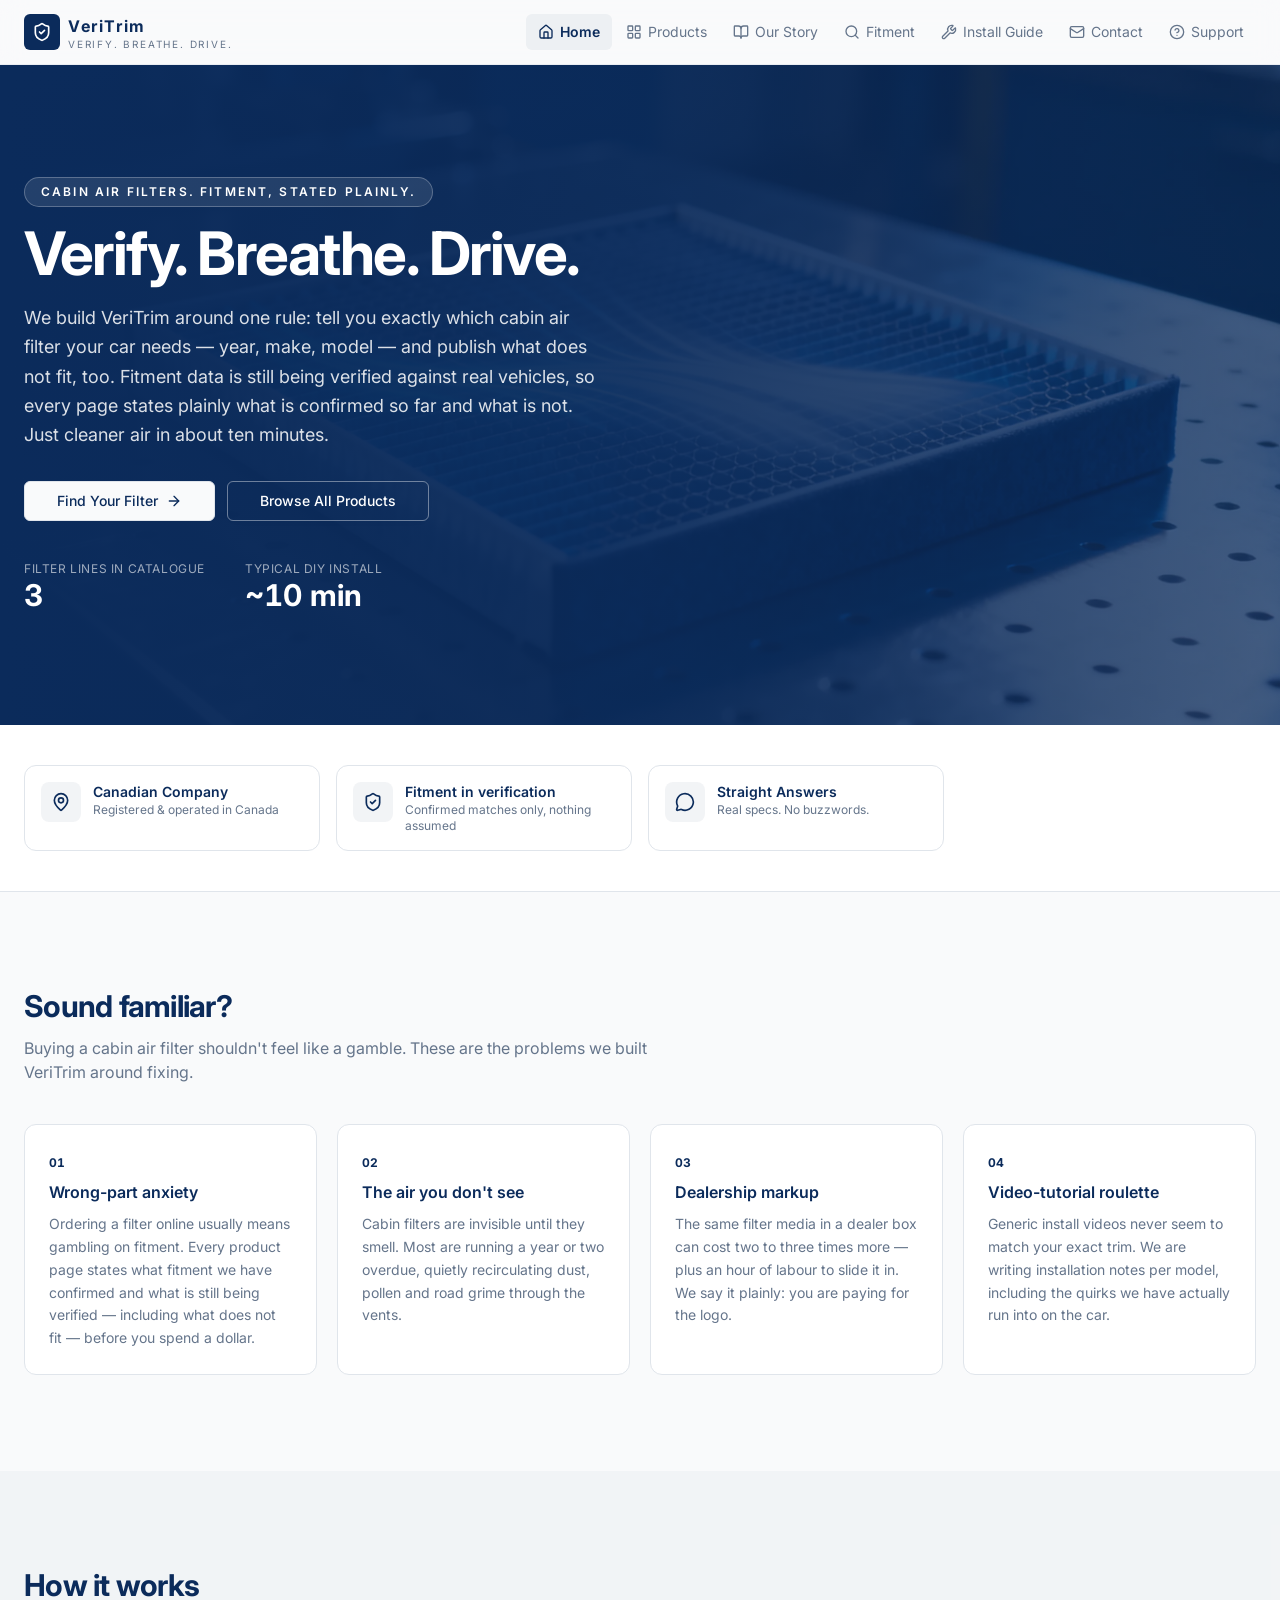
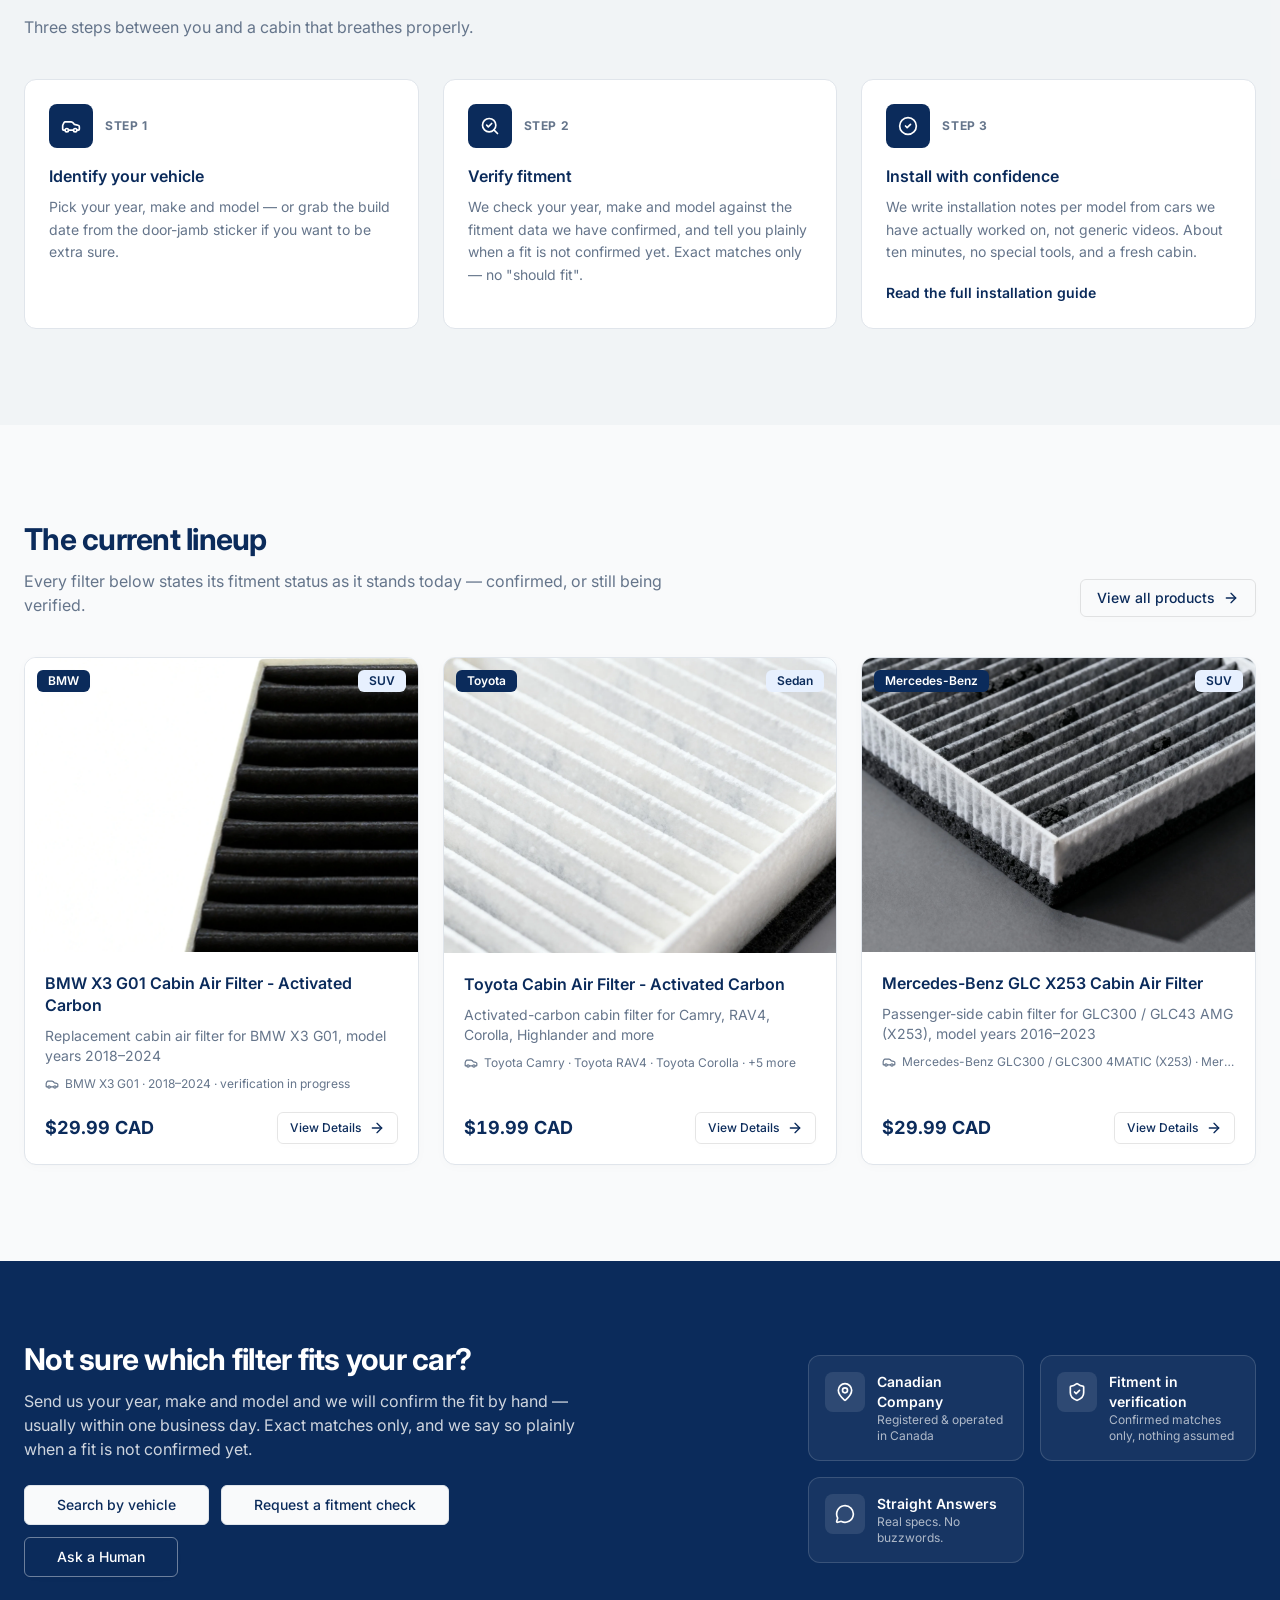
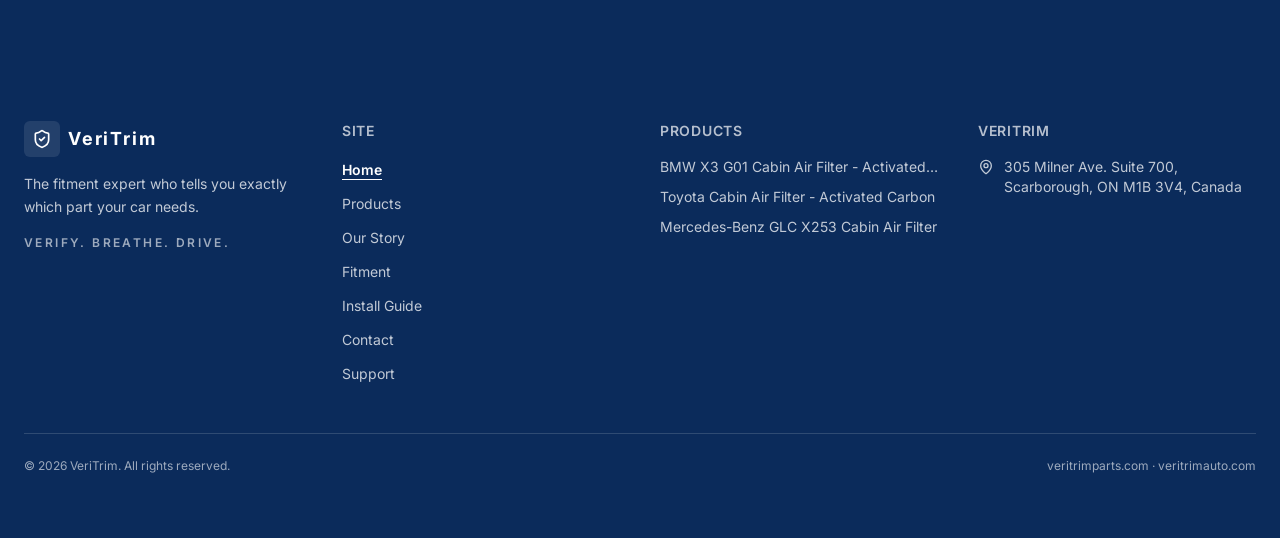
==== commit b4426285: "Brand mark to VeriTrim per wordmark spec; drop Toyota synthetic year span; add HowTo schema" ====
--- a/index.html
+++ b/index.html
@@ -48,7 +48,7 @@
 </head>
 <body>
   <div id="root">
-<header class="sticky top-0 z-50 w-full border-b border-border/60 bg-background/85 backdrop-blur-md"><div class="mx-auto flex h-16 max-w-7xl items-center justify-between gap-4 px-4 md:px-6"><a aria-current="page" class="flex items-center gap-2 active" href="index.html"><span class="flex size-9 items-center justify-center rounded-md bg-primary text-primary-foreground"><svg xmlns="http://www.w3.org/2000/svg" width="24" height="24" viewBox="0 0 24 24" fill="none" stroke="currentColor" stroke-width="2" stroke-linecap="round" stroke-linejoin="round" class="lucide lucide-shield-check size-5" aria-hidden="true"><path d="M20 13c0 5-3.5 7.5-7.66 8.95a1 1 0 0 1-.67-.01C7.5 20.5 4 18 4 13V6a1 1 0 0 1 1-1c2 0 4.5-1.2 6.24-2.72a1.17 1.17 0 0 1 1.52 0C14.51 3.81 17 5 19 5a1 1 0 0 1 1 1z"></path><path d="m9 12 2 2 4-4"></path></svg></span><span class="leading-tight"><span class="block text-base font-bold tracking-widest">VERITRIM</span><span class="block text-[10px] uppercase tracking-[0.18em] text-muted-foreground">Verify. Breathe. Drive.</span></span></a><nav class="hidden items-center gap-0.5 lg:flex" aria-label="Primary"><a aria-current="page" class="flex items-center gap-1.5 rounded-md px-3 py-2 text-sm transition-colors bg-muted font-semibold text-primary" href="index.html"><svg xmlns="http://www.w3.org/2000/svg" width="24" height="24" viewBox="0 0 24 24" fill="none" stroke="currentColor" stroke-width="2" stroke-linecap="round" stroke-linejoin="round" class="lucide lucide-house size-4 shrink-0" aria-hidden="true"><path d="M15 21v-8a1 1 0 0 0-1-1h-4a1 1 0 0 0-1 1v8"></path><path d="M3 10a2 2 0 0 1 .709-1.528l7-6a2 2 0 0 1 2.582 0l7 6A2 2 0 0 1 21 10v9a2 2 0 0 1-2 2H5a2 2 0 0 1-2-2z"></path></svg>Home</a><a class="flex items-center gap-1.5 rounded-md px-3 py-2 text-sm transition-colors text-muted-foreground hover:bg-muted/60 hover:text-foreground" href="#products"><svg xmlns="http://www.w3.org/2000/svg" width="24" height="24" viewBox="0 0 24 24" fill="none" stroke="currentColor" stroke-width="2" stroke-linecap="round" stroke-linejoin="round" class="lucide lucide-layout-grid size-4 shrink-0" aria-hidden="true"><rect width="7" height="7" x="3" y="3" rx="1"></rect><rect width="7" height="7" x="14" y="3" rx="1"></rect><rect width="7" height="7" x="14" y="14" rx="1"></rect><rect width="7" height="7" x="3" y="14" rx="1"></rect></svg>Products</a><a class="flex items-center gap-1.5 rounded-md px-3 py-2 text-sm transition-colors text-muted-foreground hover:bg-muted/60 hover:text-foreground" href="#our-story"><svg xmlns="http://www.w3.org/2000/svg" width="24" height="24" viewBox="0 0 24 24" fill="none" stroke="currentColor" stroke-width="2" stroke-linecap="round" stroke-linejoin="round" class="lucide lucide-book-open size-4 shrink-0" aria-hidden="true"><path d="M12 7v14"></path><path d="M3 18a1 1 0 0 1-1-1V4a1 1 0 0 1 1-1h5a4 4 0 0 1 4 4 4 4 0 0 1 4-4h5a1 1 0 0 1 1 1v13a1 1 0 0 1-1 1h-6a3 3 0 0 0-3 3 3 3 0 0 0-3-3z"></path></svg>Our Story</a><a class="flex items-center gap-1.5 rounded-md px-3 py-2 text-sm transition-colors text-muted-foreground hover:bg-muted/60 hover:text-foreground" href="fitment/index.html"><svg xmlns="http://www.w3.org/2000/svg" width="24" height="24" viewBox="0 0 24 24" fill="none" stroke="currentColor" stroke-width="2" stroke-linecap="round" stroke-linejoin="round" class="lucide lucide-search size-4 shrink-0" aria-hidden="true"><path d="m21 21-4.34-4.34"></path><circle cx="11" cy="11" r="8"></circle></svg>Fitment</a><a class="flex items-center gap-1.5 rounded-md px-3 py-2 text-sm transition-colors text-muted-foreground hover:bg-muted/60 hover:text-foreground" href="guides/install-cabin-air-filter/index.html"><svg xmlns="http://www.w3.org/2000/svg" width="24" height="24" viewBox="0 0 24 24" fill="none" stroke="currentColor" stroke-width="2" stroke-linecap="round" stroke-linejoin="round" class="lucide lucide-wrench size-4 shrink-0" aria-hidden="true"><path d="M14.7 6.3a1 1 0 0 0 0 1.4l1.6 1.6a1 1 0 0 0 1.4 0l3.106-3.105c.32-.322.863-.22.983.218a6 6 0 0 1-8.259 7.057l-7.91 7.91a1 1 0 0 1-2.999-3l7.91-7.91a6 6 0 0 1 7.057-8.259c.438.12.54.662.219.984z"></path></svg>Install Guide</a><a class="flex items-center gap-1.5 rounded-md px-3 py-2 text-sm transition-colors text-muted-foreground hover:bg-muted/60 hover:text-foreground" href="support/"><svg xmlns="http://www.w3.org/2000/svg" width="24" height="24" viewBox="0 0 24 24" fill="none" stroke="currentColor" stroke-width="2" stroke-linecap="round" stroke-linejoin="round" class="lucide lucide-mail size-4 shrink-0" aria-hidden="true"><path d="m22 7-8.991 5.727a2 2 0 0 1-2.009 0L2 7"></path><rect x="2" y="4" width="20" height="16" rx="2"></rect></svg>Contact</a><a class="flex items-center gap-1.5 rounded-md px-3 py-2 text-sm transition-colors text-muted-foreground hover:bg-muted/60 hover:text-foreground" href="support/"><svg xmlns="http://www.w3.org/2000/svg" width="24" height="24" viewBox="0 0 24 24" fill="none" stroke="currentColor" stroke-width="2" stroke-linecap="round" stroke-linejoin="round" class="lucide lucide-help-circle size-4 shrink-0" aria-hidden="true"><circle cx="12" cy="12" r="10"></circle><path d="M9.09 9a3 3 0 0 1 5.83 1c0 2-3 3-3 3"></path><path d="M12 17h.01"></path></svg>Support</a></nav><div class="flex items-center gap-2 lg:hidden"><button data-slot="sheet-trigger" class="inline-flex items-center justify-center gap-2 whitespace-nowrap rounded-md text-sm font-medium focus-visible:outline-none focus-visible:ring-1 focus-visible:ring-ring disabled:pointer-events-none disabled:opacity-50 [&amp;_svg]:pointer-events-none [&amp;_svg]:size-4 [&amp;_svg]:shrink-0 hover-elevate active-elevate-2 border border-transparent h-9 w-9" aria-label="Open navigation menu" type="button" aria-haspopup="dialog" aria-expanded="false" data-state="closed"><svg xmlns="http://www.w3.org/2000/svg" width="24" height="24" viewBox="0 0 24 24" fill="none" stroke="currentColor" stroke-width="2" stroke-linecap="round" stroke-linejoin="round" class="lucide lucide-menu size-5" aria-hidden="true"><path d="M4 5h16"></path><path d="M4 12h16"></path><path d="M4 19h16"></path></svg></button></div></div></header><main class="flex-1"><div class="min-h-screen bg-background"><script type="application/ld+json">{"@context":"https://schema.org","@type":"Organization","name":"VeriTrim","url":"https://veritrimparts.com/","address":{"@type":"PostalAddress","streetAddress":"305 Milner Ave. Suite 700","addressLocality":"Scarborough","addressRegion":"ON","postalCode":"M1B 3V4","addressCountry":"CA"}}</script><section class="relative w-full overflow-hidden bg-primary"><img alt="Cabin air filter product on deep blue industrial background" class="bg-linear-to-b from-gray-50/20 to-gray-200/20 absolute inset-0 h-full w-full object-cover opacity-35" loading="lazy" decoding="async" src="images/hero-bg.webp"><div class="absolute inset-0 bg-gradient-to-r from-primary via-primary/80 to-primary/30"></div><div class="relative mx-auto max-w-7xl px-4 py-20 md:px-6 md:py-28"><div class="max-w-2xl text-primary-foreground" style="opacity: 1; transform: none;"><p class="mb-4 inline-block rounded-full border border-primary-foreground/25 bg-primary-foreground/10 px-4 py-1.5 text-xs font-semibold uppercase tracking-[0.18em]">Cabin air filters. Fitment, stated plainly.</p><h1 class="text-4xl font-bold tracking-tight md:text-6xl">Verify. Breathe. Drive.</h1><p class="mt-5 max-w-xl text-base leading-relaxed text-primary-foreground/85 md:text-lg">We build VeriTrim around one rule: tell you exactly which cabin air filter your car needs — year, make, model — and publish what does not fit, too. Fitment data is still being verified against real vehicles, so every page states plainly what is confirmed so far and what is not. Just cleaner air in about ten minutes.</p><div class="mt-8 flex flex-wrap gap-3"><a data-slot="button" class="inline-flex items-center justify-center gap-2 whitespace-nowrap text-sm font-medium focus-visible:outline-none focus-visible:ring-1 focus-visible:ring-ring disabled:pointer-events-none disabled:opacity-50 [&amp;_svg]:pointer-events-none [&amp;_svg]:size-4 [&amp;_svg]:shrink-0 hover-elevate active-elevate-2 border border-primary-border min-h-10 rounded-md px-8 bg-background text-foreground hover:bg-background/90" href="fitment/index.html">Find Your Filter<svg xmlns="http://www.w3.org/2000/svg" width="24" height="24" viewBox="0 0 24 24" fill="none" stroke="currentColor" stroke-width="2" stroke-linecap="round" stroke-linejoin="round" class="lucide lucide-arrow-right size-4" aria-hidden="true"><path d="M5 12h14"></path><path d="m12 5 7 7-7 7"></path></svg></a><a data-slot="button" class="inline-flex items-center justify-center gap-2 whitespace-nowrap text-sm font-medium focus-visible:outline-none focus-visible:ring-1 focus-visible:ring-ring disabled:pointer-events-none disabled:opacity-50 [&amp;_svg]:pointer-events-none [&amp;_svg]:size-4 [&amp;_svg]:shrink-0 hover-elevate active-elevate-2 border [border-color:var(--button-outline)] shadow-xs active:shadow-none min-h-10 rounded-md px-8 border-primary-foreground/40 bg-transparent text-primary-foreground hover:bg-primary-foreground/10 hover:text-primary-foreground" href="#products">Browse All Products</a></div><dl class="mt-10 flex flex-wrap gap-x-10 gap-y-4"><div><dt class="text-xs uppercase tracking-wider text-primary-foreground/60">Filter lines in catalogue</dt><dd class="text-2xl font-bold tabular-nums md:text-3xl">3</dd></div><div><dt class="text-xs uppercase tracking-wider text-primary-foreground/60">Typical DIY install</dt><dd class="text-2xl font-bold tabular-nums md:text-3xl">~10 min</dd></div></dl></div></div></section><section class="w-full border-b border-border bg-card py-10"><div class="mx-auto max-w-7xl px-4 md:px-6"><div class="grid gap-4 grid-cols-2 lg:grid-cols-4"><div class="flex items-start gap-3 rounded-xl border p-4 border-border bg-card"><span class="flex size-10 shrink-0 items-center justify-center rounded-lg bg-primary/5 text-primary"><svg xmlns="http://www.w3.org/2000/svg" width="24" height="24" viewBox="0 0 24 24" fill="none" stroke="currentColor" stroke-width="2" stroke-linecap="round" stroke-linejoin="round" class="lucide lucide-map-pin size-5" aria-hidden="true"><path d="M20 10c0 4.993-5.539 10.193-7.399 11.799a1 1 0 0 1-1.202 0C9.539 20.193 4 14.993 4 10a8 8 0 0 1 16 0"></path><circle cx="12" cy="10" r="3"></circle></svg></span><span class="min-w-0" style="min-width: 0; flex: 1;"><span class="block text-sm font-semibold">Canadian Company</span><span class="block text-xs text-muted-foreground">Registered &amp; operated in Canada</span></span></div><div class="flex items-start gap-3 rounded-xl border p-4 border-border bg-card"><span class="flex size-10 shrink-0 items-center justify-center rounded-lg bg-primary/5 text-primary"><svg xmlns="http://www.w3.org/2000/svg" width="24" height="24" viewBox="0 0 24 24" fill="none" stroke="currentColor" stroke-width="2" stroke-linecap="round" stroke-linejoin="round" class="lucide lucide-shield-check size-5" aria-hidden="true"><path d="M20 13c0 5-3.5 7.5-7.66 8.95a1 1 0 0 1-.67-.01C7.5 20.5 4 18 4 13V6a1 1 0 0 1 1-1c2 0 4.5-1.2 6.24-2.72a1.17 1.17 0 0 1 1.52 0C14.51 3.81 17 5 19 5a1 1 0 0 1 1 1z"></path><path d="m9 12 2 2 4-4"></path></svg></span><span class="min-w-0" style="min-width: 0; flex: 1;"><span class="block text-sm font-semibold">Fitment in verification</span><span class="block text-xs text-muted-foreground">Confirmed matches only, nothing assumed</span></span></div><div class="flex items-start gap-3 rounded-xl border p-4 border-border bg-card"><span class="flex size-10 shrink-0 items-center justify-center rounded-lg bg-primary/5 text-primary"><svg xmlns="http://www.w3.org/2000/svg" width="24" height="24" viewBox="0 0 24 24" fill="none" stroke="currentColor" stroke-width="2" stroke-linecap="round" stroke-linejoin="round" class="lucide lucide-message-circle size-5" aria-hidden="true"><path d="M2.992 16.342a2 2 0 0 1 .094 1.167l-1.065 3.29a1 1 0 0 0 1.236 1.168l3.413-.998a2 2 0 0 1 1.099.092 10 10 0 1 0-4.777-4.719"></path></svg></span><span class="min-w-0" style="min-width: 0; flex: 1;"><span class="block text-sm font-semibold">Straight Answers</span><span class="block text-xs text-muted-foreground">Real specs. No buzzwords.</span></span></div></div></div></section><section id="our-story" class="w-full py-16 md:py-24"><div class="mx-auto max-w-7xl px-4 md:px-6"><div class="mb-10 max-w-2xl"><h2 class="text-2xl font-bold tracking-tight md:text-3xl">Sound familiar?</h2><p class="mt-3 text-muted-foreground">Buying a cabin air filter shouldn't feel like a gamble. These are the problems we built VeriTrim around fixing.</p></div><div class="grid grid-cols-1 gap-5 md:grid-cols-2 lg:grid-cols-4"><div class="rounded-xl border border-border bg-card p-6" style="opacity: 0; transform: translateY(20px);"><span class="text-xs font-bold tabular-nums text-primary">01</span><h3 class="mt-2 font-semibold leading-snug">Wrong-part anxiety</h3><p class="mt-2.5 text-sm leading-relaxed text-muted-foreground">Ordering a filter online usually means gambling on fitment. Every product page states what fitment we have confirmed and what is still being verified — including what does not fit — before you spend a dollar.</p></div><div class="rounded-xl border border-border bg-card p-6" style="opacity: 0; transform: translateY(20px);"><span class="text-xs font-bold tabular-nums text-primary">02</span><h3 class="mt-2 font-semibold leading-snug">The air you don't see</h3><p class="mt-2.5 text-sm leading-relaxed text-muted-foreground">Cabin filters are invisible until they smell. Most are running a year or two overdue, quietly recirculating dust, pollen and road grime through the vents.</p></div><div class="rounded-xl border border-border bg-card p-6" style="opacity: 0; transform: translateY(20px);"><span class="text-xs font-bold tabular-nums text-primary">03</span><h3 class="mt-2 font-semibold leading-snug">Dealership markup</h3><p class="mt-2.5 text-sm leading-relaxed text-muted-foreground">The same filter media in a dealer box can cost two to three times more — plus an hour of labour to slide it in. We say it plainly: you are paying for the logo.</p></div><div class="rounded-xl border border-border bg-card p-6" style="opacity: 0; transform: translateY(20px);"><span class="text-xs font-bold tabular-nums text-primary">04</span><h3 class="mt-2 font-semibold leading-snug">Video-tutorial roulette</h3><p class="mt-2.5 text-sm leading-relaxed text-muted-foreground">Generic install videos never seem to match your exact trim. We are writing installation notes per model, including the quirks we have actually run into on the car.</p></div></div></div></section><section id="install-guide" class="w-full bg-muted/60 py-16 md:py-24"><div class="mx-auto max-w-7xl px-4 md:px-6"><div class="mb-10 max-w-2xl"><h2 class="text-2xl font-bold tracking-tight md:text-3xl">How it works</h2><p class="mt-3 text-muted-foreground">Three steps between you and a cabin that breathes properly.</p></div><div class="grid grid-cols-1 gap-6 md:grid-cols-3"><div class="rounded-xl border border-border bg-card p-6" style="opacity: 0; transform: translateY(20px);"><div class="flex items-center gap-3"><span class="flex size-11 items-center justify-center rounded-lg bg-primary text-primary-foreground"><svg xmlns="http://www.w3.org/2000/svg" width="24" height="24" viewBox="0 0 24 24" fill="none" stroke="currentColor" stroke-width="2" stroke-linecap="round" stroke-linejoin="round" class="lucide lucide-car size-5" aria-hidden="true"><path d="M19 17h2c.6 0 1-.4 1-1v-3c0-.9-.7-1.7-1.5-1.9C18.7 10.6 16 10 16 10s-1.3-1.4-2.2-2.3c-.5-.4-1.1-.7-1.8-.7H5c-.6 0-1.1.4-1.4.9l-1.4 2.9A3.7 3.7 0 0 0 2 12v4c0 .6.4 1 1 1h2"></path><circle cx="7" cy="17" r="2"></circle><path d="M9 17h6"></path><circle cx="17" cy="17" r="2"></circle></svg></span><span class="text-xs font-bold uppercase tracking-wider text-muted-foreground">Step 1</span></div><h3 class="mt-4 font-semibold">Identify your vehicle</h3><p class="mt-2 text-sm leading-relaxed text-muted-foreground">Pick your year, make and model — or grab the build date from the door-jamb sticker if you want to be extra sure.</p></div><div class="rounded-xl border border-border bg-card p-6" style="opacity: 0; transform: translateY(20px);"><div class="flex items-center gap-3"><span class="flex size-11 items-center justify-center rounded-lg bg-primary text-primary-foreground"><svg xmlns="http://www.w3.org/2000/svg" width="24" height="24" viewBox="0 0 24 24" fill="none" stroke="currentColor" stroke-width="2" stroke-linecap="round" stroke-linejoin="round" class="lucide lucide-search-check size-5" aria-hidden="true"><path d="m8 11 2 2 4-4"></path><circle cx="11" cy="11" r="8"></circle><path d="m21 21-4.3-4.3"></path></svg></span><span class="text-xs font-bold uppercase tracking-wider text-muted-foreground">Step 2</span></div><h3 class="mt-4 font-semibold">Verify fitment</h3><p class="mt-2 text-sm leading-relaxed text-muted-foreground">We check your year, make and model against the fitment data we have confirmed, and tell you plainly when a fit is not confirmed yet. Exact matches only — no "should fit".</p></div><div class="rounded-xl border border-border bg-card p-6" style="opacity: 0; transform: translateY(20px);"><div class="flex items-center gap-3"><span class="flex size-11 items-center justify-center rounded-lg bg-primary text-primary-foreground"><svg xmlns="http://www.w3.org/2000/svg" width="24" height="24" viewBox="0 0 24 24" fill="none" stroke="currentColor" stroke-width="2" stroke-linecap="round" stroke-linejoin="round" class="lucide lucide-circle-check size-5" aria-hidden="true"><circle cx="12" cy="12" r="10"></circle><path d="m9 12 2 2 4-4"></path></svg></span><span class="text-xs font-bold uppercase tracking-wider text-muted-foreground">Step 3</span></div><h3 class="mt-4 font-semibold">Install with confidence</h3><p class="mt-2 text-sm leading-relaxed text-muted-foreground">We write installation notes per model from cars we have actually worked on, not generic videos. About ten minutes, no special tools, and a fresh cabin.</p><p class="mt-4"><a class="inline-flex items-center gap-2 text-sm font-semibold text-primary transition-colors hover:text-foreground" href="guides/install-cabin-air-filter/index.html">Read the full installation guide</a></p></div></div></div></section><section id="products" class="w-full py-16 md:py-24"><div class="mx-auto max-w-7xl px-4 md:px-6"><div class="mb-10 flex flex-wrap items-end justify-between gap-4"><div class="max-w-2xl"><h2 class="text-2xl font-bold tracking-tight md:text-3xl">The current lineup</h2><p class="mt-3 text-muted-foreground">Every filter below states its fitment status as it stands today — confirmed, or still being verified.</p></div><a data-slot="button" class="inline-flex items-center justify-center gap-2 whitespace-nowrap rounded-md text-sm font-medium focus-visible:outline-none focus-visible:ring-1 focus-visible:ring-ring disabled:pointer-events-none disabled:opacity-50 [&amp;_svg]:pointer-events-none [&amp;_svg]:size-4 [&amp;_svg]:shrink-0 hover-elevate active-elevate-2 border [border-color:var(--button-outline)] shadow-xs active:shadow-none min-h-9 px-4 py-2" href="#products">View all products<svg xmlns="http://www.w3.org/2000/svg" width="24" height="24" viewBox="0 0 24 24" fill="none" stroke="currentColor" stroke-width="2" stroke-linecap="round" stroke-linejoin="round" class="lucide lucide-arrow-right size-4" aria-hidden="true"><path d="M5 12h14"></path><path d="m12 5 7 7-7 7"></path></svg></a></div><div class="grid grid-cols-1 gap-6 sm:grid-cols-2 lg:grid-cols-3"><div style="opacity: 0; transform: translateY(20px);"><div class="rounded-xl border bg-card border-card-border text-card-foreground shadow-sm group flex h-full flex-col overflow-hidden transition-shadow hover:shadow-md"><div class="relative aspect-[4/3] overflow-hidden bg-muted"><img alt="BMW X3 G01 Cabin Air Filter - Activated Carbon" class="bg-linear-to-b from-gray-50/20 to-gray-200/20 h-full w-full object-cover transition-transform duration-500 group-hover:scale-[1.04]" loading="lazy" decoding="async" src="images/bmw-x3-product.webp"><div class="whitespace-nowrap inline-flex items-center rounded-md border px-2.5 py-0.5 text-xs font-semibold hover-elevate border-transparent shadow-xs !absolute left-3 top-3 z-20 bg-primary text-primary-foreground">BMW</div><div class="whitespace-nowrap inline-flex items-center rounded-md border px-2.5 py-0.5 text-xs font-semibold hover-elevate border-transparent bg-secondary text-secondary-foreground !absolute right-3 top-3 z-20">SUV</div></div><div class="flex-1 space-y-2.5 p-5"><a id="products/VT-CAF-2001C1" class="block" href="products/bmw-x3-g01-cabin-air-filter/index.html"><h3 class="line-clamp-2 font-semibold leading-snug transition-colors group-hover:text-primary">BMW X3 G01 Cabin Air Filter - Activated Carbon</h3></a><p class="line-clamp-2 text-sm text-muted-foreground">Replacement cabin air filter for BMW X3 G01, model years 2018–2024</p><p class="flex items-center gap-1.5 text-xs text-muted-foreground"><svg xmlns="http://www.w3.org/2000/svg" width="24" height="24" viewBox="0 0 24 24" fill="none" stroke="currentColor" stroke-width="2" stroke-linecap="round" stroke-linejoin="round" class="lucide lucide-car size-3.5 shrink-0" aria-hidden="true"><path d="M19 17h2c.6 0 1-.4 1-1v-3c0-.9-.7-1.7-1.5-1.9C18.7 10.6 16 10 16 10s-1.3-1.4-2.2-2.3c-.5-.4-1.1-.7-1.8-.7H5c-.6 0-1.1.4-1.4.9l-1.4 2.9A3.7 3.7 0 0 0 2 12v4c0 .6.4 1 1 1h2"></path><circle cx="7" cy="17" r="2"></circle><path d="M9 17h6"></path><circle cx="17" cy="17" r="2"></circle></svg><span class="truncate">BMW X3 G01 · 2018–2024 · verification in progress</span></p></div><div class="flex items-center justify-between gap-3 p-5 pt-0"><span class="shrink-0 text-lg font-bold tabular-nums">$29.99 CAD</span><a data-slot="button" class="inline-flex items-center justify-center gap-2 whitespace-nowrap font-medium focus-visible:outline-none focus-visible:ring-1 focus-visible:ring-ring disabled:pointer-events-none disabled:opacity-50 [&amp;_svg]:pointer-events-none [&amp;_svg]:size-4 [&amp;_svg]:shrink-0 hover-elevate active-elevate-2 border [border-color:var(--button-outline)] shadow-xs active:shadow-none min-h-8 rounded-md px-3 text-xs" href="products/bmw-x3-g01-cabin-air-filter/index.html">View Details<svg xmlns="http://www.w3.org/2000/svg" width="24" height="24" viewBox="0 0 24 24" fill="none" stroke="currentColor" stroke-width="2" stroke-linecap="round" stroke-linejoin="round" class="lucide lucide-arrow-right size-4" aria-hidden="true"><path d="M5 12h14"></path><path d="m12 5 7 7-7 7"></path></svg></a></div></div></div><div style="opacity: 0; transform: translateY(20px);"><div class="rounded-xl border bg-card border-card-border text-card-foreground shadow-sm group flex h-full flex-col overflow-hidden transition-shadow hover:shadow-md"><div class="relative aspect-[4/3] overflow-hidden bg-muted"><img alt="VeriTrim activated carbon cabin air filter for Toyota" class="bg-linear-to-b from-gray-50/20 to-gray-200/20 h-full w-full object-cover transition-transform duration-500 group-hover:scale-[1.04]" loading="lazy" decoding="async" src="images/toyota-cf10285.webp"><div class="whitespace-nowrap inline-flex items-center rounded-md border px-2.5 py-0.5 text-xs font-semibold hover-elevate border-transparent shadow-xs !absolute left-3 top-3 z-20 bg-primary text-primary-foreground">Toyota</div><div class="whitespace-nowrap inline-flex items-center rounded-md border px-2.5 py-0.5 text-xs font-semibold hover-elevate border-transparent bg-secondary text-secondary-foreground !absolute right-3 top-3 z-20">Sedan</div></div><div class="flex-1 space-y-2.5 p-5"><a id="products/VT-CAF-1003C1" class="block" href="products/toyota-cabin-air-filter/index.html"><h3 class="line-clamp-2 font-semibold leading-snug transition-colors group-hover:text-primary">Toyota Cabin Air Filter - Activated Carbon</h3></a><p class="line-clamp-2 text-sm text-muted-foreground">Activated-carbon cabin filter for Camry, RAV4, Corolla, Highlander and more</p><p class="flex items-center gap-1.5 text-xs text-muted-foreground"><svg xmlns="http://www.w3.org/2000/svg" width="24" height="24" viewBox="0 0 24 24" fill="none" stroke="currentColor" stroke-width="2" stroke-linecap="round" stroke-linejoin="round" class="lucide lucide-car size-3.5 shrink-0" aria-hidden="true"><path d="M19 17h2c.6 0 1-.4 1-1v-3c0-.9-.7-1.7-1.5-1.9C18.7 10.6 16 10 16 10s-1.3-1.4-2.2-2.3c-.5-.4-1.1-.7-1.8-.7H5c-.6 0-1.1.4-1.4.9l-1.4 2.9A3.7 3.7 0 0 0 2 12v4c0 .6.4 1 1 1h2"></path><circle cx="7" cy="17" r="2"></circle><path d="M9 17h6"></path><circle cx="17" cy="17" r="2"></circle></svg><span class="truncate">Toyota Camry · Toyota RAV4 · Toyota Corolla · +5 more</span></p></div><div class="flex items-center justify-between gap-3 p-5 pt-0"><span class="shrink-0 text-lg font-bold tabular-nums">$19.99 CAD</span><a data-slot="button" class="inline-flex items-center justify-center gap-2 whitespace-nowrap font-medium focus-visible:outline-none focus-visible:ring-1 focus-visible:ring-ring disabled:pointer-events-none disabled:opacity-50 [&amp;_svg]:pointer-events-none [&amp;_svg]:size-4 [&amp;_svg]:shrink-0 hover-elevate active-elevate-2 border [border-color:var(--button-outline)] shadow-xs active:shadow-none min-h-8 rounded-md px-3 text-xs" href="products/toyota-cabin-air-filter/index.html">View Details<svg xmlns="http://www.w3.org/2000/svg" width="24" height="24" viewBox="0 0 24 24" fill="none" stroke="currentColor" stroke-width="2" stroke-linecap="round" stroke-linejoin="round" class="lucide lucide-arrow-right size-4" aria-hidden="true"><path d="M5 12h14"></path><path d="m12 5 7 7-7 7"></path></svg></a></div></div></div><div style="opacity: 0; transform: translateY(20px);"><div class="rounded-xl border bg-card border-card-border text-card-foreground shadow-sm group flex h-full flex-col overflow-hidden transition-shadow hover:shadow-md"><div class="relative aspect-[4/3] overflow-hidden bg-muted"><img alt="Mercedes-Benz GLC X253 Cabin Air Filter" class="bg-linear-to-b from-gray-50/20 to-gray-200/20 h-full w-full object-cover transition-transform duration-500 group-hover:scale-[1.04]" loading="lazy" decoding="async" src="images/mercedes-glc.webp"><div class="whitespace-nowrap inline-flex items-center rounded-md border px-2.5 py-0.5 text-xs font-semibold hover-elevate border-transparent shadow-xs !absolute left-3 top-3 z-20 bg-primary text-primary-foreground">Mercedes-Benz</div><div class="whitespace-nowrap inline-flex items-center rounded-md border px-2.5 py-0.5 text-xs font-semibold hover-elevate border-transparent bg-secondary text-secondary-foreground !absolute right-3 top-3 z-20">SUV</div></div><div class="flex-1 space-y-2.5 p-5"><a id="products/VT-CAF-2003S1" class="block" href="products/mercedes-benz-glc-x253-cabin-air-filter/index.html"><h3 class="line-clamp-2 font-semibold leading-snug transition-colors group-hover:text-primary">Mercedes-Benz GLC X253 Cabin Air Filter</h3></a><p class="line-clamp-2 text-sm text-muted-foreground">Passenger-side cabin filter for GLC300 / GLC43 AMG (X253), model years 2016–2023</p><p class="flex items-center gap-1.5 text-xs text-muted-foreground"><svg xmlns="http://www.w3.org/2000/svg" width="24" height="24" viewBox="0 0 24 24" fill="none" stroke="currentColor" stroke-width="2" stroke-linecap="round" stroke-linejoin="round" class="lucide lucide-car size-3.5 shrink-0" aria-hidden="true"><path d="M19 17h2c.6 0 1-.4 1-1v-3c0-.9-.7-1.7-1.5-1.9C18.7 10.6 16 10 16 10s-1.3-1.4-2.2-2.3c-.5-.4-1.1-.7-1.8-.7H5c-.6 0-1.1.4-1.4.9l-1.4 2.9A3.7 3.7 0 0 0 2 12v4c0 .6.4 1 1 1h2"></path><circle cx="7" cy="17" r="2"></circle><path d="M9 17h6"></path><circle cx="17" cy="17" r="2"></circle></svg><span class="truncate">Mercedes-Benz GLC300 / GLC300 4MATIC (X253) · Mercedes-Benz GLC43 AMG (X253) · +1 more</span></p></div><div class="flex items-center justify-between gap-3 p-5 pt-0"><span class="shrink-0 text-lg font-bold tabular-nums">$29.99 CAD</span><a data-slot="button" class="inline-flex items-center justify-center gap-2 whitespace-nowrap font-medium focus-visible:outline-none focus-visible:ring-1 focus-visible:ring-ring disabled:pointer-events-none disabled:opacity-50 [&amp;_svg]:pointer-events-none [&amp;_svg]:size-4 [&amp;_svg]:shrink-0 hover-elevate active-elevate-2 border [border-color:var(--button-outline)] shadow-xs active:shadow-none min-h-8 rounded-md px-3 text-xs" href="products/mercedes-benz-glc-x253-cabin-air-filter/index.html">View Details<svg xmlns="http://www.w3.org/2000/svg" width="24" height="24" viewBox="0 0 24 24" fill="none" stroke="currentColor" stroke-width="2" stroke-linecap="round" stroke-linejoin="round" class="lucide lucide-arrow-right size-4" aria-hidden="true"><path d="M5 12h14"></path><path d="m12 5 7 7-7 7"></path></svg></a></div></div></div></div></div></section><section id="fitment" class="w-full bg-primary py-16 md:py-20"><div class="mx-auto max-w-7xl px-4 md:px-6"><div class="flex flex-col items-start justify-between gap-8 lg:flex-row lg:items-center"><div class="max-w-xl text-primary-foreground"><h2 class="text-2xl font-bold tracking-tight md:text-3xl">Not sure which filter fits your car?</h2><p class="mt-3 text-primary-foreground/80">Send us your year, make and model and we will confirm the fit by hand — usually within one business day. Exact matches only, and we say so plainly when a fit is not confirmed yet.</p><div class="mt-6 flex flex-wrap gap-3"><a data-slot="button" class="inline-flex items-center justify-center gap-2 whitespace-nowrap text-sm font-medium focus-visible:outline-none focus-visible:ring-1 focus-visible:ring-ring disabled:pointer-events-none disabled:opacity-50 [&amp;_svg]:pointer-events-none [&amp;_svg]:size-4 [&amp;_svg]:shrink-0 hover-elevate active-elevate-2 border border-primary-border min-h-10 rounded-md px-8 bg-background text-foreground hover:bg-background/90" href="fitment/index.html">Search by vehicle</a><a data-slot="button" class="inline-flex items-center justify-center gap-2 whitespace-nowrap text-sm font-medium focus-visible:outline-none focus-visible:ring-1 focus-visible:ring-ring disabled:pointer-events-none disabled:opacity-50 [&amp;_svg]:pointer-events-none [&amp;_svg]:size-4 [&amp;_svg]:shrink-0 hover-elevate active-elevate-2 border border-primary-border min-h-10 rounded-md px-8 bg-background text-foreground hover:bg-background/90" href="support/">Request a fitment check</a><a data-slot="button" class="inline-flex items-center justify-center gap-2 whitespace-nowrap text-sm font-medium focus-visible:outline-none focus-visible:ring-1 focus-visible:ring-ring disabled:pointer-events-none disabled:opacity-50 [&amp;_svg]:pointer-events-none [&amp;_svg]:size-4 [&amp;_svg]:shrink-0 hover-elevate active-elevate-2 border [border-color:var(--button-outline)] shadow-xs active:shadow-none min-h-10 rounded-md px-8 border-primary-foreground/40 bg-transparent text-primary-foreground hover:bg-primary-foreground/10 hover:text-primary-foreground" href="support/">Ask a Human</a></div></div><div class="w-full max-w-md"><div class="grid gap-4 grid-cols-1 sm:grid-cols-2 trust-badge-grid" style="min-width: 0;"><div class="flex items-start gap-3 rounded-xl border p-4 border-primary-foreground/15 bg-primary-foreground/5" style="min-width: 0; overflow-wrap: break-word; word-wrap: break-word;"><span class="flex size-10 shrink-0 items-center justify-center rounded-lg bg-primary-foreground/10 text-primary-foreground"><svg xmlns="http://www.w3.org/2000/svg" width="24" height="24" viewBox="0 0 24 24" fill="none" stroke="currentColor" stroke-width="2" stroke-linecap="round" stroke-linejoin="round" class="lucide lucide-map-pin size-5" aria-hidden="true"><path d="M20 10c0 4.993-5.539 10.193-7.399 11.799a1 1 0 0 1-1.202 0C9.539 20.193 4 14.993 4 10a8 8 0 0 1 16 0"></path><circle cx="12" cy="10" r="3"></circle></svg></span><span class="min-w-0" style="min-width: 0; flex: 1;"><span class="block text-sm font-semibold text-primary-foreground">Canadian Company</span><span class="block text-xs text-primary-foreground/65">Registered &amp; operated in Canada</span></span></div><div class="flex items-start gap-3 rounded-xl border p-4 border-primary-foreground/15 bg-primary-foreground/5" style="min-width: 0; overflow-wrap: break-word; word-wrap: break-word;"><span class="flex size-10 shrink-0 items-center justify-center rounded-lg bg-primary-foreground/10 text-primary-foreground"><svg xmlns="http://www.w3.org/2000/svg" width="24" height="24" viewBox="0 0 24 24" fill="none" stroke="currentColor" stroke-width="2" stroke-linecap="round" stroke-linejoin="round" class="lucide lucide-shield-check size-5" aria-hidden="true"><path d="M20 13c0 5-3.5 7.5-7.66 8.95a1 1 0 0 1-.67-.01C7.5 20.5 4 18 4 13V6a1 1 0 0 1 1-1c2 0 4.5-1.2 6.24-2.72a1.17 1.17 0 0 1 1.52 0C14.51 3.81 17 5 19 5a1 1 0 0 1 1 1z"></path><path d="m9 12 2 2 4-4"></path></svg></span><span class="min-w-0" style="min-width: 0; flex: 1;"><span class="block text-sm font-semibold text-primary-foreground">Fitment in verification</span><span class="block text-xs text-primary-foreground/65">Confirmed matches only, nothing assumed</span></span></div><div class="flex items-start gap-3 rounded-xl border p-4 border-primary-foreground/15 bg-primary-foreground/5" style="min-width: 0; overflow-wrap: break-word; word-wrap: break-word;"><span class="flex size-10 shrink-0 items-center justify-center rounded-lg bg-primary-foreground/10 text-primary-foreground"><svg xmlns="http://www.w3.org/2000/svg" width="24" height="24" viewBox="0 0 24 24" fill="none" stroke="currentColor" stroke-width="2" stroke-linecap="round" stroke-linejoin="round" class="lucide lucide-message-circle size-5" aria-hidden="true"><path d="M2.992 16.342a2 2 0 0 1 .094 1.167l-1.065 3.29a1 1 0 0 0 1.236 1.168l3.413-.998a2 2 0 0 1 1.099.092 10 10 0 1 0-4.777-4.719"></path></svg></span><span class="min-w-0" style="min-width: 0; flex: 1;"><span class="block text-sm font-semibold text-primary-foreground">Straight Answers</span><span class="block text-xs text-primary-foreground/65">Real specs. No buzzwords.</span></span></div></div></div></div></div></section></div></main><footer class="w-full bg-primary text-primary-foreground"><div class="mx-auto max-w-7xl px-4 py-12 md:px-6 md:py-16"><div class="grid grid-cols-1 gap-10 md:grid-cols-2 lg:grid-cols-4"><div class="space-y-4"><div class="flex items-center gap-2"><span class="flex size-9 items-center justify-center rounded-md bg-primary-foreground/10"><svg xmlns="http://www.w3.org/2000/svg" width="24" height="24" viewBox="0 0 24 24" fill="none" stroke="currentColor" stroke-width="2" stroke-linecap="round" stroke-linejoin="round" class="lucide lucide-shield-check size-5" aria-hidden="true"><path d="M20 13c0 5-3.5 7.5-7.66 8.95a1 1 0 0 1-.67-.01C7.5 20.5 4 18 4 13V6a1 1 0 0 1 1-1c2 0 4.5-1.2 6.24-2.72a1.17 1.17 0 0 1 1.52 0C14.51 3.81 17 5 19 5a1 1 0 0 1 1 1z"></path><path d="m9 12 2 2 4-4"></path></svg></span><span class="text-lg font-bold tracking-widest">VERITRIM</span></div><p class="text-sm leading-relaxed text-primary-foreground/75">The fitment expert who tells you exactly which part your car needs.</p><p class="text-xs font-semibold uppercase tracking-[0.2em] text-primary-foreground/60">Verify. Breathe. Drive.</p></div><div><h3 class="mb-4 text-sm font-semibold uppercase tracking-wider text-primary-foreground/70">Site</h3><ul class="space-y-2.5"><li><a aria-current="page" class="text-sm font-semibold text-primary-foreground underline underline-offset-4" href="index.html">Home</a></li><li><a class="text-sm text-primary-foreground/75 transition-colors hover:text-primary-foreground" href="#products">Products</a></li><li><a class="text-sm text-primary-foreground/75 transition-colors hover:text-primary-foreground" href="#our-story">Our Story</a></li><li><a class="text-sm text-primary-foreground/75 transition-colors hover:text-primary-foreground" href="fitment/index.html">Fitment</a></li><li><a class="text-sm text-primary-foreground/75 transition-colors hover:text-primary-foreground" href="guides/install-cabin-air-filter/index.html">Install Guide</a></li><li><a class="text-sm text-primary-foreground/75 transition-colors hover:text-primary-foreground" href="support/">Contact</a></li><li><a class="text-sm text-primary-foreground/75 transition-colors hover:text-primary-foreground" href="support/">Support</a></li></ul></div><div><h3 class="mb-4 text-sm font-semibold uppercase tracking-wider text-primary-foreground/70">Products</h3><ul class="space-y-2.5"><li><a class="line-clamp-1 text-sm text-primary-foreground/75 transition-colors hover:text-primary-foreground" href="products/bmw-x3-g01-cabin-air-filter/index.html">BMW X3 G01 Cabin Air Filter - Activated Carbon</a></li><li><a class="line-clamp-1 text-sm text-primary-foreground/75 transition-colors hover:text-primary-foreground" href="products/toyota-cabin-air-filter/index.html">Toyota Cabin Air Filter - Activated Carbon</a></li><li><a class="line-clamp-1 text-sm text-primary-foreground/75 transition-colors hover:text-primary-foreground" href="products/mercedes-benz-glc-x253-cabin-air-filter/index.html">Mercedes-Benz GLC X253 Cabin Air Filter</a></li></ul></div><div><h3 class="mb-4 text-sm font-semibold uppercase tracking-wider text-primary-foreground/70">VeriTrim</h3><ul class="space-y-3 text-sm text-primary-foreground/75"><li class="flex gap-2.5"><svg xmlns="http://www.w3.org/2000/svg" width="24" height="24" viewBox="0 0 24 24" fill="none" stroke="currentColor" stroke-width="2" stroke-linecap="round" stroke-linejoin="round" class="lucide lucide-map-pin mt-0.5 size-4 shrink-0" aria-hidden="true"><path d="M20 10c0 4.993-5.539 10.193-7.399 11.799a1 1 0 0 1-1.202 0C9.539 20.193 4 14.993 4 10a8 8 0 0 1 16 0"></path><circle cx="12" cy="10" r="3"></circle></svg><span>305 Milner Ave. Suite 700, Scarborough, ON M1B 3V4, Canada</span></li></ul></div></div><div class="mt-12 flex flex-col items-start justify-between gap-3 border-t border-primary-foreground/15 pt-6 text-xs text-primary-foreground/60 md:flex-row md:items-center"><p>© 2026 VeriTrim. All rights reserved.</p><p>veritrimparts.com · veritrimauto.com</p></div></div></footer></footer><section aria-label="Notifications alt+T" tabindex="-1" aria-live="polite" aria-relevant="additions text" aria-atomic="false" data-react-aria-top-layer="true"></section>
+<header class="sticky top-0 z-50 w-full border-b border-border/60 bg-background/85 backdrop-blur-md"><div class="mx-auto flex h-16 max-w-7xl items-center justify-between gap-4 px-4 md:px-6"><a aria-current="page" class="flex items-center gap-2 active" href="index.html"><span class="flex size-9 items-center justify-center rounded-md bg-primary text-primary-foreground"><svg xmlns="http://www.w3.org/2000/svg" width="24" height="24" viewBox="0 0 24 24" fill="none" stroke="currentColor" stroke-width="2" stroke-linecap="round" stroke-linejoin="round" class="lucide lucide-shield-check size-5" aria-hidden="true"><path d="M20 13c0 5-3.5 7.5-7.66 8.95a1 1 0 0 1-.67-.01C7.5 20.5 4 18 4 13V6a1 1 0 0 1 1-1c2 0 4.5-1.2 6.24-2.72a1.17 1.17 0 0 1 1.52 0C14.51 3.81 17 5 19 5a1 1 0 0 1 1 1z"></path><path d="m9 12 2 2 4-4"></path></svg></span><span class="leading-tight"><span class="block text-base font-bold tracking-widest">VeriTrim</span><span class="block text-[10px] uppercase tracking-[0.18em] text-muted-foreground">Verify. Breathe. Drive.</span></span></a><nav class="hidden items-center gap-0.5 lg:flex" aria-label="Primary"><a aria-current="page" class="flex items-center gap-1.5 rounded-md px-3 py-2 text-sm transition-colors bg-muted font-semibold text-primary" href="index.html"><svg xmlns="http://www.w3.org/2000/svg" width="24" height="24" viewBox="0 0 24 24" fill="none" stroke="currentColor" stroke-width="2" stroke-linecap="round" stroke-linejoin="round" class="lucide lucide-house size-4 shrink-0" aria-hidden="true"><path d="M15 21v-8a1 1 0 0 0-1-1h-4a1 1 0 0 0-1 1v8"></path><path d="M3 10a2 2 0 0 1 .709-1.528l7-6a2 2 0 0 1 2.582 0l7 6A2 2 0 0 1 21 10v9a2 2 0 0 1-2 2H5a2 2 0 0 1-2-2z"></path></svg>Home</a><a class="flex items-center gap-1.5 rounded-md px-3 py-2 text-sm transition-colors text-muted-foreground hover:bg-muted/60 hover:text-foreground" href="#products"><svg xmlns="http://www.w3.org/2000/svg" width="24" height="24" viewBox="0 0 24 24" fill="none" stroke="currentColor" stroke-width="2" stroke-linecap="round" stroke-linejoin="round" class="lucide lucide-layout-grid size-4 shrink-0" aria-hidden="true"><rect width="7" height="7" x="3" y="3" rx="1"></rect><rect width="7" height="7" x="14" y="3" rx="1"></rect><rect width="7" height="7" x="14" y="14" rx="1"></rect><rect width="7" height="7" x="3" y="14" rx="1"></rect></svg>Products</a><a class="flex items-center gap-1.5 rounded-md px-3 py-2 text-sm transition-colors text-muted-foreground hover:bg-muted/60 hover:text-foreground" href="#our-story"><svg xmlns="http://www.w3.org/2000/svg" width="24" height="24" viewBox="0 0 24 24" fill="none" stroke="currentColor" stroke-width="2" stroke-linecap="round" stroke-linejoin="round" class="lucide lucide-book-open size-4 shrink-0" aria-hidden="true"><path d="M12 7v14"></path><path d="M3 18a1 1 0 0 1-1-1V4a1 1 0 0 1 1-1h5a4 4 0 0 1 4 4 4 4 0 0 1 4-4h5a1 1 0 0 1 1 1v13a1 1 0 0 1-1 1h-6a3 3 0 0 0-3 3 3 3 0 0 0-3-3z"></path></svg>Our Story</a><a class="flex items-center gap-1.5 rounded-md px-3 py-2 text-sm transition-colors text-muted-foreground hover:bg-muted/60 hover:text-foreground" href="fitment/index.html"><svg xmlns="http://www.w3.org/2000/svg" width="24" height="24" viewBox="0 0 24 24" fill="none" stroke="currentColor" stroke-width="2" stroke-linecap="round" stroke-linejoin="round" class="lucide lucide-search size-4 shrink-0" aria-hidden="true"><path d="m21 21-4.34-4.34"></path><circle cx="11" cy="11" r="8"></circle></svg>Fitment</a><a class="flex items-center gap-1.5 rounded-md px-3 py-2 text-sm transition-colors text-muted-foreground hover:bg-muted/60 hover:text-foreground" href="guides/install-cabin-air-filter/index.html"><svg xmlns="http://www.w3.org/2000/svg" width="24" height="24" viewBox="0 0 24 24" fill="none" stroke="currentColor" stroke-width="2" stroke-linecap="round" stroke-linejoin="round" class="lucide lucide-wrench size-4 shrink-0" aria-hidden="true"><path d="M14.7 6.3a1 1 0 0 0 0 1.4l1.6 1.6a1 1 0 0 0 1.4 0l3.106-3.105c.32-.322.863-.22.983.218a6 6 0 0 1-8.259 7.057l-7.91 7.91a1 1 0 0 1-2.999-3l7.91-7.91a6 6 0 0 1 7.057-8.259c.438.12.54.662.219.984z"></path></svg>Install Guide</a><a class="flex items-center gap-1.5 rounded-md px-3 py-2 text-sm transition-colors text-muted-foreground hover:bg-muted/60 hover:text-foreground" href="support/"><svg xmlns="http://www.w3.org/2000/svg" width="24" height="24" viewBox="0 0 24 24" fill="none" stroke="currentColor" stroke-width="2" stroke-linecap="round" stroke-linejoin="round" class="lucide lucide-mail size-4 shrink-0" aria-hidden="true"><path d="m22 7-8.991 5.727a2 2 0 0 1-2.009 0L2 7"></path><rect x="2" y="4" width="20" height="16" rx="2"></rect></svg>Contact</a><a class="flex items-center gap-1.5 rounded-md px-3 py-2 text-sm transition-colors text-muted-foreground hover:bg-muted/60 hover:text-foreground" href="support/"><svg xmlns="http://www.w3.org/2000/svg" width="24" height="24" viewBox="0 0 24 24" fill="none" stroke="currentColor" stroke-width="2" stroke-linecap="round" stroke-linejoin="round" class="lucide lucide-help-circle size-4 shrink-0" aria-hidden="true"><circle cx="12" cy="12" r="10"></circle><path d="M9.09 9a3 3 0 0 1 5.83 1c0 2-3 3-3 3"></path><path d="M12 17h.01"></path></svg>Support</a></nav><div class="flex items-center gap-2 lg:hidden"><button data-slot="sheet-trigger" class="inline-flex items-center justify-center gap-2 whitespace-nowrap rounded-md text-sm font-medium focus-visible:outline-none focus-visible:ring-1 focus-visible:ring-ring disabled:pointer-events-none disabled:opacity-50 [&amp;_svg]:pointer-events-none [&amp;_svg]:size-4 [&amp;_svg]:shrink-0 hover-elevate active-elevate-2 border border-transparent h-9 w-9" aria-label="Open navigation menu" type="button" aria-haspopup="dialog" aria-expanded="false" data-state="closed"><svg xmlns="http://www.w3.org/2000/svg" width="24" height="24" viewBox="0 0 24 24" fill="none" stroke="currentColor" stroke-width="2" stroke-linecap="round" stroke-linejoin="round" class="lucide lucide-menu size-5" aria-hidden="true"><path d="M4 5h16"></path><path d="M4 12h16"></path><path d="M4 19h16"></path></svg></button></div></div></header><main class="flex-1"><div class="min-h-screen bg-background"><script type="application/ld+json">{"@context":"https://schema.org","@type":"Organization","name":"VeriTrim","url":"https://veritrimparts.com/","address":{"@type":"PostalAddress","streetAddress":"305 Milner Ave. Suite 700","addressLocality":"Scarborough","addressRegion":"ON","postalCode":"M1B 3V4","addressCountry":"CA"}}</script><section class="relative w-full overflow-hidden bg-primary"><img alt="Cabin air filter product on deep blue industrial background" class="bg-linear-to-b from-gray-50/20 to-gray-200/20 absolute inset-0 h-full w-full object-cover opacity-35" loading="lazy" decoding="async" src="images/hero-bg.webp"><div class="absolute inset-0 bg-gradient-to-r from-primary via-primary/80 to-primary/30"></div><div class="relative mx-auto max-w-7xl px-4 py-20 md:px-6 md:py-28"><div class="max-w-2xl text-primary-foreground" style="opacity: 1; transform: none;"><p class="mb-4 inline-block rounded-full border border-primary-foreground/25 bg-primary-foreground/10 px-4 py-1.5 text-xs font-semibold uppercase tracking-[0.18em]">Cabin air filters. Fitment, stated plainly.</p><h1 class="text-4xl font-bold tracking-tight md:text-6xl">Verify. Breathe. Drive.</h1><p class="mt-5 max-w-xl text-base leading-relaxed text-primary-foreground/85 md:text-lg">We build VeriTrim around one rule: tell you exactly which cabin air filter your car needs — year, make, model — and publish what does not fit, too. Fitment data is still being verified against real vehicles, so every page states plainly what is confirmed so far and what is not. Just cleaner air in about ten minutes.</p><div class="mt-8 flex flex-wrap gap-3"><a data-slot="button" class="inline-flex items-center justify-center gap-2 whitespace-nowrap text-sm font-medium focus-visible:outline-none focus-visible:ring-1 focus-visible:ring-ring disabled:pointer-events-none disabled:opacity-50 [&amp;_svg]:pointer-events-none [&amp;_svg]:size-4 [&amp;_svg]:shrink-0 hover-elevate active-elevate-2 border border-primary-border min-h-10 rounded-md px-8 bg-background text-foreground hover:bg-background/90" href="fitment/index.html">Find Your Filter<svg xmlns="http://www.w3.org/2000/svg" width="24" height="24" viewBox="0 0 24 24" fill="none" stroke="currentColor" stroke-width="2" stroke-linecap="round" stroke-linejoin="round" class="lucide lucide-arrow-right size-4" aria-hidden="true"><path d="M5 12h14"></path><path d="m12 5 7 7-7 7"></path></svg></a><a data-slot="button" class="inline-flex items-center justify-center gap-2 whitespace-nowrap text-sm font-medium focus-visible:outline-none focus-visible:ring-1 focus-visible:ring-ring disabled:pointer-events-none disabled:opacity-50 [&amp;_svg]:pointer-events-none [&amp;_svg]:size-4 [&amp;_svg]:shrink-0 hover-elevate active-elevate-2 border [border-color:var(--button-outline)] shadow-xs active:shadow-none min-h-10 rounded-md px-8 border-primary-foreground/40 bg-transparent text-primary-foreground hover:bg-primary-foreground/10 hover:text-primary-foreground" href="#products">Browse All Products</a></div><dl class="mt-10 flex flex-wrap gap-x-10 gap-y-4"><div><dt class="text-xs uppercase tracking-wider text-primary-foreground/60">Filter lines in catalogue</dt><dd class="text-2xl font-bold tabular-nums md:text-3xl">3</dd></div><div><dt class="text-xs uppercase tracking-wider text-primary-foreground/60">Typical DIY install</dt><dd class="text-2xl font-bold tabular-nums md:text-3xl">~10 min</dd></div></dl></div></div></section><section class="w-full border-b border-border bg-card py-10"><div class="mx-auto max-w-7xl px-4 md:px-6"><div class="grid gap-4 grid-cols-2 lg:grid-cols-4"><div class="flex items-start gap-3 rounded-xl border p-4 border-border bg-card"><span class="flex size-10 shrink-0 items-center justify-center rounded-lg bg-primary/5 text-primary"><svg xmlns="http://www.w3.org/2000/svg" width="24" height="24" viewBox="0 0 24 24" fill="none" stroke="currentColor" stroke-width="2" stroke-linecap="round" stroke-linejoin="round" class="lucide lucide-map-pin size-5" aria-hidden="true"><path d="M20 10c0 4.993-5.539 10.193-7.399 11.799a1 1 0 0 1-1.202 0C9.539 20.193 4 14.993 4 10a8 8 0 0 1 16 0"></path><circle cx="12" cy="10" r="3"></circle></svg></span><span class="min-w-0" style="min-width: 0; flex: 1;"><span class="block text-sm font-semibold">Canadian Company</span><span class="block text-xs text-muted-foreground">Registered &amp; operated in Canada</span></span></div><div class="flex items-start gap-3 rounded-xl border p-4 border-border bg-card"><span class="flex size-10 shrink-0 items-center justify-center rounded-lg bg-primary/5 text-primary"><svg xmlns="http://www.w3.org/2000/svg" width="24" height="24" viewBox="0 0 24 24" fill="none" stroke="currentColor" stroke-width="2" stroke-linecap="round" stroke-linejoin="round" class="lucide lucide-shield-check size-5" aria-hidden="true"><path d="M20 13c0 5-3.5 7.5-7.66 8.95a1 1 0 0 1-.67-.01C7.5 20.5 4 18 4 13V6a1 1 0 0 1 1-1c2 0 4.5-1.2 6.24-2.72a1.17 1.17 0 0 1 1.52 0C14.51 3.81 17 5 19 5a1 1 0 0 1 1 1z"></path><path d="m9 12 2 2 4-4"></path></svg></span><span class="min-w-0" style="min-width: 0; flex: 1;"><span class="block text-sm font-semibold">Fitment in verification</span><span class="block text-xs text-muted-foreground">Confirmed matches only, nothing assumed</span></span></div><div class="flex items-start gap-3 rounded-xl border p-4 border-border bg-card"><span class="flex size-10 shrink-0 items-center justify-center rounded-lg bg-primary/5 text-primary"><svg xmlns="http://www.w3.org/2000/svg" width="24" height="24" viewBox="0 0 24 24" fill="none" stroke="currentColor" stroke-width="2" stroke-linecap="round" stroke-linejoin="round" class="lucide lucide-message-circle size-5" aria-hidden="true"><path d="M2.992 16.342a2 2 0 0 1 .094 1.167l-1.065 3.29a1 1 0 0 0 1.236 1.168l3.413-.998a2 2 0 0 1 1.099.092 10 10 0 1 0-4.777-4.719"></path></svg></span><span class="min-w-0" style="min-width: 0; flex: 1;"><span class="block text-sm font-semibold">Straight Answers</span><span class="block text-xs text-muted-foreground">Real specs. No buzzwords.</span></span></div></div></div></section><section id="our-story" class="w-full py-16 md:py-24"><div class="mx-auto max-w-7xl px-4 md:px-6"><div class="mb-10 max-w-2xl"><h2 class="text-2xl font-bold tracking-tight md:text-3xl">Sound familiar?</h2><p class="mt-3 text-muted-foreground">Buying a cabin air filter shouldn't feel like a gamble. These are the problems we built VeriTrim around fixing.</p></div><div class="grid grid-cols-1 gap-5 md:grid-cols-2 lg:grid-cols-4"><div class="rounded-xl border border-border bg-card p-6" style="opacity: 0; transform: translateY(20px);"><span class="text-xs font-bold tabular-nums text-primary">01</span><h3 class="mt-2 font-semibold leading-snug">Wrong-part anxiety</h3><p class="mt-2.5 text-sm leading-relaxed text-muted-foreground">Ordering a filter online usually means gambling on fitment. Every product page states what fitment we have confirmed and what is still being verified — including what does not fit — before you spend a dollar.</p></div><div class="rounded-xl border border-border bg-card p-6" style="opacity: 0; transform: translateY(20px);"><span class="text-xs font-bold tabular-nums text-primary">02</span><h3 class="mt-2 font-semibold leading-snug">The air you don't see</h3><p class="mt-2.5 text-sm leading-relaxed text-muted-foreground">Cabin filters are invisible until they smell. Most are running a year or two overdue, quietly recirculating dust, pollen and road grime through the vents.</p></div><div class="rounded-xl border border-border bg-card p-6" style="opacity: 0; transform: translateY(20px);"><span class="text-xs font-bold tabular-nums text-primary">03</span><h3 class="mt-2 font-semibold leading-snug">Dealership markup</h3><p class="mt-2.5 text-sm leading-relaxed text-muted-foreground">The same filter media in a dealer box can cost two to three times more — plus an hour of labour to slide it in. We say it plainly: you are paying for the logo.</p></div><div class="rounded-xl border border-border bg-card p-6" style="opacity: 0; transform: translateY(20px);"><span class="text-xs font-bold tabular-nums text-primary">04</span><h3 class="mt-2 font-semibold leading-snug">Video-tutorial roulette</h3><p class="mt-2.5 text-sm leading-relaxed text-muted-foreground">Generic install videos never seem to match your exact trim. We are writing installation notes per model, including the quirks we have actually run into on the car.</p></div></div></div></section><section id="install-guide" class="w-full bg-muted/60 py-16 md:py-24"><div class="mx-auto max-w-7xl px-4 md:px-6"><div class="mb-10 max-w-2xl"><h2 class="text-2xl font-bold tracking-tight md:text-3xl">How it works</h2><p class="mt-3 text-muted-foreground">Three steps between you and a cabin that breathes properly.</p></div><div class="grid grid-cols-1 gap-6 md:grid-cols-3"><div class="rounded-xl border border-border bg-card p-6" style="opacity: 0; transform: translateY(20px);"><div class="flex items-center gap-3"><span class="flex size-11 items-center justify-center rounded-lg bg-primary text-primary-foreground"><svg xmlns="http://www.w3.org/2000/svg" width="24" height="24" viewBox="0 0 24 24" fill="none" stroke="currentColor" stroke-width="2" stroke-linecap="round" stroke-linejoin="round" class="lucide lucide-car size-5" aria-hidden="true"><path d="M19 17h2c.6 0 1-.4 1-1v-3c0-.9-.7-1.7-1.5-1.9C18.7 10.6 16 10 16 10s-1.3-1.4-2.2-2.3c-.5-.4-1.1-.7-1.8-.7H5c-.6 0-1.1.4-1.4.9l-1.4 2.9A3.7 3.7 0 0 0 2 12v4c0 .6.4 1 1 1h2"></path><circle cx="7" cy="17" r="2"></circle><path d="M9 17h6"></path><circle cx="17" cy="17" r="2"></circle></svg></span><span class="text-xs font-bold uppercase tracking-wider text-muted-foreground">Step 1</span></div><h3 class="mt-4 font-semibold">Identify your vehicle</h3><p class="mt-2 text-sm leading-relaxed text-muted-foreground">Pick your year, make and model — or grab the build date from the door-jamb sticker if you want to be extra sure.</p></div><div class="rounded-xl border border-border bg-card p-6" style="opacity: 0; transform: translateY(20px);"><div class="flex items-center gap-3"><span class="flex size-11 items-center justify-center rounded-lg bg-primary text-primary-foreground"><svg xmlns="http://www.w3.org/2000/svg" width="24" height="24" viewBox="0 0 24 24" fill="none" stroke="currentColor" stroke-width="2" stroke-linecap="round" stroke-linejoin="round" class="lucide lucide-search-check size-5" aria-hidden="true"><path d="m8 11 2 2 4-4"></path><circle cx="11" cy="11" r="8"></circle><path d="m21 21-4.3-4.3"></path></svg></span><span class="text-xs font-bold uppercase tracking-wider text-muted-foreground">Step 2</span></div><h3 class="mt-4 font-semibold">Verify fitment</h3><p class="mt-2 text-sm leading-relaxed text-muted-foreground">We check your year, make and model against the fitment data we have confirmed, and tell you plainly when a fit is not confirmed yet. Exact matches only — no "should fit".</p></div><div class="rounded-xl border border-border bg-card p-6" style="opacity: 0; transform: translateY(20px);"><div class="flex items-center gap-3"><span class="flex size-11 items-center justify-center rounded-lg bg-primary text-primary-foreground"><svg xmlns="http://www.w3.org/2000/svg" width="24" height="24" viewBox="0 0 24 24" fill="none" stroke="currentColor" stroke-width="2" stroke-linecap="round" stroke-linejoin="round" class="lucide lucide-circle-check size-5" aria-hidden="true"><circle cx="12" cy="12" r="10"></circle><path d="m9 12 2 2 4-4"></path></svg></span><span class="text-xs font-bold uppercase tracking-wider text-muted-foreground">Step 3</span></div><h3 class="mt-4 font-semibold">Install with confidence</h3><p class="mt-2 text-sm leading-relaxed text-muted-foreground">We write installation notes per model from cars we have actually worked on, not generic videos. About ten minutes, no special tools, and a fresh cabin.</p><p class="mt-4"><a class="inline-flex items-center gap-2 text-sm font-semibold text-primary transition-colors hover:text-foreground" href="guides/install-cabin-air-filter/index.html">Read the full installation guide</a></p></div></div></div></section><section id="products" class="w-full py-16 md:py-24"><div class="mx-auto max-w-7xl px-4 md:px-6"><div class="mb-10 flex flex-wrap items-end justify-between gap-4"><div class="max-w-2xl"><h2 class="text-2xl font-bold tracking-tight md:text-3xl">The current lineup</h2><p class="mt-3 text-muted-foreground">Every filter below states its fitment status as it stands today — confirmed, or still being verified.</p></div><a data-slot="button" class="inline-flex items-center justify-center gap-2 whitespace-nowrap rounded-md text-sm font-medium focus-visible:outline-none focus-visible:ring-1 focus-visible:ring-ring disabled:pointer-events-none disabled:opacity-50 [&amp;_svg]:pointer-events-none [&amp;_svg]:size-4 [&amp;_svg]:shrink-0 hover-elevate active-elevate-2 border [border-color:var(--button-outline)] shadow-xs active:shadow-none min-h-9 px-4 py-2" href="#products">View all products<svg xmlns="http://www.w3.org/2000/svg" width="24" height="24" viewBox="0 0 24 24" fill="none" stroke="currentColor" stroke-width="2" stroke-linecap="round" stroke-linejoin="round" class="lucide lucide-arrow-right size-4" aria-hidden="true"><path d="M5 12h14"></path><path d="m12 5 7 7-7 7"></path></svg></a></div><div class="grid grid-cols-1 gap-6 sm:grid-cols-2 lg:grid-cols-3"><div style="opacity: 0; transform: translateY(20px);"><div class="rounded-xl border bg-card border-card-border text-card-foreground shadow-sm group flex h-full flex-col overflow-hidden transition-shadow hover:shadow-md"><div class="relative aspect-[4/3] overflow-hidden bg-muted"><img alt="BMW X3 G01 Cabin Air Filter - Activated Carbon" class="bg-linear-to-b from-gray-50/20 to-gray-200/20 h-full w-full object-cover transition-transform duration-500 group-hover:scale-[1.04]" loading="lazy" decoding="async" src="images/bmw-x3-product.webp"><div class="whitespace-nowrap inline-flex items-center rounded-md border px-2.5 py-0.5 text-xs font-semibold hover-elevate border-transparent shadow-xs !absolute left-3 top-3 z-20 bg-primary text-primary-foreground">BMW</div><div class="whitespace-nowrap inline-flex items-center rounded-md border px-2.5 py-0.5 text-xs font-semibold hover-elevate border-transparent bg-secondary text-secondary-foreground !absolute right-3 top-3 z-20">SUV</div></div><div class="flex-1 space-y-2.5 p-5"><a id="products/VT-CAF-2001C1" class="block" href="products/bmw-x3-g01-cabin-air-filter/index.html"><h3 class="line-clamp-2 font-semibold leading-snug transition-colors group-hover:text-primary">BMW X3 G01 Cabin Air Filter - Activated Carbon</h3></a><p class="line-clamp-2 text-sm text-muted-foreground">Replacement cabin air filter for BMW X3 G01, model years 2018–2024</p><p class="flex items-center gap-1.5 text-xs text-muted-foreground"><svg xmlns="http://www.w3.org/2000/svg" width="24" height="24" viewBox="0 0 24 24" fill="none" stroke="currentColor" stroke-width="2" stroke-linecap="round" stroke-linejoin="round" class="lucide lucide-car size-3.5 shrink-0" aria-hidden="true"><path d="M19 17h2c.6 0 1-.4 1-1v-3c0-.9-.7-1.7-1.5-1.9C18.7 10.6 16 10 16 10s-1.3-1.4-2.2-2.3c-.5-.4-1.1-.7-1.8-.7H5c-.6 0-1.1.4-1.4.9l-1.4 2.9A3.7 3.7 0 0 0 2 12v4c0 .6.4 1 1 1h2"></path><circle cx="7" cy="17" r="2"></circle><path d="M9 17h6"></path><circle cx="17" cy="17" r="2"></circle></svg><span class="truncate">BMW X3 G01 · 2018–2024 · verification in progress</span></p></div><div class="flex items-center justify-between gap-3 p-5 pt-0"><span class="shrink-0 text-lg font-bold tabular-nums">$29.99 CAD</span><a data-slot="button" class="inline-flex items-center justify-center gap-2 whitespace-nowrap font-medium focus-visible:outline-none focus-visible:ring-1 focus-visible:ring-ring disabled:pointer-events-none disabled:opacity-50 [&amp;_svg]:pointer-events-none [&amp;_svg]:size-4 [&amp;_svg]:shrink-0 hover-elevate active-elevate-2 border [border-color:var(--button-outline)] shadow-xs active:shadow-none min-h-8 rounded-md px-3 text-xs" href="products/bmw-x3-g01-cabin-air-filter/index.html">View Details<svg xmlns="http://www.w3.org/2000/svg" width="24" height="24" viewBox="0 0 24 24" fill="none" stroke="currentColor" stroke-width="2" stroke-linecap="round" stroke-linejoin="round" class="lucide lucide-arrow-right size-4" aria-hidden="true"><path d="M5 12h14"></path><path d="m12 5 7 7-7 7"></path></svg></a></div></div></div><div style="opacity: 0; transform: translateY(20px);"><div class="rounded-xl border bg-card border-card-border text-card-foreground shadow-sm group flex h-full flex-col overflow-hidden transition-shadow hover:shadow-md"><div class="relative aspect-[4/3] overflow-hidden bg-muted"><img alt="VeriTrim activated carbon cabin air filter for Toyota" class="bg-linear-to-b from-gray-50/20 to-gray-200/20 h-full w-full object-cover transition-transform duration-500 group-hover:scale-[1.04]" loading="lazy" decoding="async" src="images/toyota-cf10285.webp"><div class="whitespace-nowrap inline-flex items-center rounded-md border px-2.5 py-0.5 text-xs font-semibold hover-elevate border-transparent shadow-xs !absolute left-3 top-3 z-20 bg-primary text-primary-foreground">Toyota</div><div class="whitespace-nowrap inline-flex items-center rounded-md border px-2.5 py-0.5 text-xs font-semibold hover-elevate border-transparent bg-secondary text-secondary-foreground !absolute right-3 top-3 z-20">Sedan</div></div><div class="flex-1 space-y-2.5 p-5"><a id="products/VT-CAF-1003C1" class="block" href="products/toyota-cabin-air-filter/index.html"><h3 class="line-clamp-2 font-semibold leading-snug transition-colors group-hover:text-primary">Toyota Cabin Air Filter - Activated Carbon</h3></a><p class="line-clamp-2 text-sm text-muted-foreground">Activated-carbon cabin filter for Camry, RAV4, Corolla, Highlander and more</p><p class="flex items-center gap-1.5 text-xs text-muted-foreground"><svg xmlns="http://www.w3.org/2000/svg" width="24" height="24" viewBox="0 0 24 24" fill="none" stroke="currentColor" stroke-width="2" stroke-linecap="round" stroke-linejoin="round" class="lucide lucide-car size-3.5 shrink-0" aria-hidden="true"><path d="M19 17h2c.6 0 1-.4 1-1v-3c0-.9-.7-1.7-1.5-1.9C18.7 10.6 16 10 16 10s-1.3-1.4-2.2-2.3c-.5-.4-1.1-.7-1.8-.7H5c-.6 0-1.1.4-1.4.9l-1.4 2.9A3.7 3.7 0 0 0 2 12v4c0 .6.4 1 1 1h2"></path><circle cx="7" cy="17" r="2"></circle><path d="M9 17h6"></path><circle cx="17" cy="17" r="2"></circle></svg><span class="truncate">Toyota Camry · Toyota RAV4 · Toyota Corolla · +5 more</span></p></div><div class="flex items-center justify-between gap-3 p-5 pt-0"><span class="shrink-0 text-lg font-bold tabular-nums">$19.99 CAD</span><a data-slot="button" class="inline-flex items-center justify-center gap-2 whitespace-nowrap font-medium focus-visible:outline-none focus-visible:ring-1 focus-visible:ring-ring disabled:pointer-events-none disabled:opacity-50 [&amp;_svg]:pointer-events-none [&amp;_svg]:size-4 [&amp;_svg]:shrink-0 hover-elevate active-elevate-2 border [border-color:var(--button-outline)] shadow-xs active:shadow-none min-h-8 rounded-md px-3 text-xs" href="products/toyota-cabin-air-filter/index.html">View Details<svg xmlns="http://www.w3.org/2000/svg" width="24" height="24" viewBox="0 0 24 24" fill="none" stroke="currentColor" stroke-width="2" stroke-linecap="round" stroke-linejoin="round" class="lucide lucide-arrow-right size-4" aria-hidden="true"><path d="M5 12h14"></path><path d="m12 5 7 7-7 7"></path></svg></a></div></div></div><div style="opacity: 0; transform: translateY(20px);"><div class="rounded-xl border bg-card border-card-border text-card-foreground shadow-sm group flex h-full flex-col overflow-hidden transition-shadow hover:shadow-md"><div class="relative aspect-[4/3] overflow-hidden bg-muted"><img alt="Mercedes-Benz GLC X253 Cabin Air Filter" class="bg-linear-to-b from-gray-50/20 to-gray-200/20 h-full w-full object-cover transition-transform duration-500 group-hover:scale-[1.04]" loading="lazy" decoding="async" src="images/mercedes-glc.webp"><div class="whitespace-nowrap inline-flex items-center rounded-md border px-2.5 py-0.5 text-xs font-semibold hover-elevate border-transparent shadow-xs !absolute left-3 top-3 z-20 bg-primary text-primary-foreground">Mercedes-Benz</div><div class="whitespace-nowrap inline-flex items-center rounded-md border px-2.5 py-0.5 text-xs font-semibold hover-elevate border-transparent bg-secondary text-secondary-foreground !absolute right-3 top-3 z-20">SUV</div></div><div class="flex-1 space-y-2.5 p-5"><a id="products/VT-CAF-2003S1" class="block" href="products/mercedes-benz-glc-x253-cabin-air-filter/index.html"><h3 class="line-clamp-2 font-semibold leading-snug transition-colors group-hover:text-primary">Mercedes-Benz GLC X253 Cabin Air Filter</h3></a><p class="line-clamp-2 text-sm text-muted-foreground">Passenger-side cabin filter for GLC300 / GLC43 AMG (X253), model years 2016–2023</p><p class="flex items-center gap-1.5 text-xs text-muted-foreground"><svg xmlns="http://www.w3.org/2000/svg" width="24" height="24" viewBox="0 0 24 24" fill="none" stroke="currentColor" stroke-width="2" stroke-linecap="round" stroke-linejoin="round" class="lucide lucide-car size-3.5 shrink-0" aria-hidden="true"><path d="M19 17h2c.6 0 1-.4 1-1v-3c0-.9-.7-1.7-1.5-1.9C18.7 10.6 16 10 16 10s-1.3-1.4-2.2-2.3c-.5-.4-1.1-.7-1.8-.7H5c-.6 0-1.1.4-1.4.9l-1.4 2.9A3.7 3.7 0 0 0 2 12v4c0 .6.4 1 1 1h2"></path><circle cx="7" cy="17" r="2"></circle><path d="M9 17h6"></path><circle cx="17" cy="17" r="2"></circle></svg><span class="truncate">Mercedes-Benz GLC300 / GLC300 4MATIC (X253) · Mercedes-Benz GLC43 AMG (X253) · +1 more</span></p></div><div class="flex items-center justify-between gap-3 p-5 pt-0"><span class="shrink-0 text-lg font-bold tabular-nums">$29.99 CAD</span><a data-slot="button" class="inline-flex items-center justify-center gap-2 whitespace-nowrap font-medium focus-visible:outline-none focus-visible:ring-1 focus-visible:ring-ring disabled:pointer-events-none disabled:opacity-50 [&amp;_svg]:pointer-events-none [&amp;_svg]:size-4 [&amp;_svg]:shrink-0 hover-elevate active-elevate-2 border [border-color:var(--button-outline)] shadow-xs active:shadow-none min-h-8 rounded-md px-3 text-xs" href="products/mercedes-benz-glc-x253-cabin-air-filter/index.html">View Details<svg xmlns="http://www.w3.org/2000/svg" width="24" height="24" viewBox="0 0 24 24" fill="none" stroke="currentColor" stroke-width="2" stroke-linecap="round" stroke-linejoin="round" class="lucide lucide-arrow-right size-4" aria-hidden="true"><path d="M5 12h14"></path><path d="m12 5 7 7-7 7"></path></svg></a></div></div></div></div></div></section><section id="fitment" class="w-full bg-primary py-16 md:py-20"><div class="mx-auto max-w-7xl px-4 md:px-6"><div class="flex flex-col items-start justify-between gap-8 lg:flex-row lg:items-center"><div class="max-w-xl text-primary-foreground"><h2 class="text-2xl font-bold tracking-tight md:text-3xl">Not sure which filter fits your car?</h2><p class="mt-3 text-primary-foreground/80">Send us your year, make and model and we will confirm the fit by hand — usually within one business day. Exact matches only, and we say so plainly when a fit is not confirmed yet.</p><div class="mt-6 flex flex-wrap gap-3"><a data-slot="button" class="inline-flex items-center justify-center gap-2 whitespace-nowrap text-sm font-medium focus-visible:outline-none focus-visible:ring-1 focus-visible:ring-ring disabled:pointer-events-none disabled:opacity-50 [&amp;_svg]:pointer-events-none [&amp;_svg]:size-4 [&amp;_svg]:shrink-0 hover-elevate active-elevate-2 border border-primary-border min-h-10 rounded-md px-8 bg-background text-foreground hover:bg-background/90" href="fitment/index.html">Search by vehicle</a><a data-slot="button" class="inline-flex items-center justify-center gap-2 whitespace-nowrap text-sm font-medium focus-visible:outline-none focus-visible:ring-1 focus-visible:ring-ring disabled:pointer-events-none disabled:opacity-50 [&amp;_svg]:pointer-events-none [&amp;_svg]:size-4 [&amp;_svg]:shrink-0 hover-elevate active-elevate-2 border border-primary-border min-h-10 rounded-md px-8 bg-background text-foreground hover:bg-background/90" href="support/">Request a fitment check</a><a data-slot="button" class="inline-flex items-center justify-center gap-2 whitespace-nowrap text-sm font-medium focus-visible:outline-none focus-visible:ring-1 focus-visible:ring-ring disabled:pointer-events-none disabled:opacity-50 [&amp;_svg]:pointer-events-none [&amp;_svg]:size-4 [&amp;_svg]:shrink-0 hover-elevate active-elevate-2 border [border-color:var(--button-outline)] shadow-xs active:shadow-none min-h-10 rounded-md px-8 border-primary-foreground/40 bg-transparent text-primary-foreground hover:bg-primary-foreground/10 hover:text-primary-foreground" href="support/">Ask a Human</a></div></div><div class="w-full max-w-md"><div class="grid gap-4 grid-cols-1 sm:grid-cols-2 trust-badge-grid" style="min-width: 0;"><div class="flex items-start gap-3 rounded-xl border p-4 border-primary-foreground/15 bg-primary-foreground/5" style="min-width: 0; overflow-wrap: break-word; word-wrap: break-word;"><span class="flex size-10 shrink-0 items-center justify-center rounded-lg bg-primary-foreground/10 text-primary-foreground"><svg xmlns="http://www.w3.org/2000/svg" width="24" height="24" viewBox="0 0 24 24" fill="none" stroke="currentColor" stroke-width="2" stroke-linecap="round" stroke-linejoin="round" class="lucide lucide-map-pin size-5" aria-hidden="true"><path d="M20 10c0 4.993-5.539 10.193-7.399 11.799a1 1 0 0 1-1.202 0C9.539 20.193 4 14.993 4 10a8 8 0 0 1 16 0"></path><circle cx="12" cy="10" r="3"></circle></svg></span><span class="min-w-0" style="min-width: 0; flex: 1;"><span class="block text-sm font-semibold text-primary-foreground">Canadian Company</span><span class="block text-xs text-primary-foreground/65">Registered &amp; operated in Canada</span></span></div><div class="flex items-start gap-3 rounded-xl border p-4 border-primary-foreground/15 bg-primary-foreground/5" style="min-width: 0; overflow-wrap: break-word; word-wrap: break-word;"><span class="flex size-10 shrink-0 items-center justify-center rounded-lg bg-primary-foreground/10 text-primary-foreground"><svg xmlns="http://www.w3.org/2000/svg" width="24" height="24" viewBox="0 0 24 24" fill="none" stroke="currentColor" stroke-width="2" stroke-linecap="round" stroke-linejoin="round" class="lucide lucide-shield-check size-5" aria-hidden="true"><path d="M20 13c0 5-3.5 7.5-7.66 8.95a1 1 0 0 1-.67-.01C7.5 20.5 4 18 4 13V6a1 1 0 0 1 1-1c2 0 4.5-1.2 6.24-2.72a1.17 1.17 0 0 1 1.52 0C14.51 3.81 17 5 19 5a1 1 0 0 1 1 1z"></path><path d="m9 12 2 2 4-4"></path></svg></span><span class="min-w-0" style="min-width: 0; flex: 1;"><span class="block text-sm font-semibold text-primary-foreground">Fitment in verification</span><span class="block text-xs text-primary-foreground/65">Confirmed matches only, nothing assumed</span></span></div><div class="flex items-start gap-3 rounded-xl border p-4 border-primary-foreground/15 bg-primary-foreground/5" style="min-width: 0; overflow-wrap: break-word; word-wrap: break-word;"><span class="flex size-10 shrink-0 items-center justify-center rounded-lg bg-primary-foreground/10 text-primary-foreground"><svg xmlns="http://www.w3.org/2000/svg" width="24" height="24" viewBox="0 0 24 24" fill="none" stroke="currentColor" stroke-width="2" stroke-linecap="round" stroke-linejoin="round" class="lucide lucide-message-circle size-5" aria-hidden="true"><path d="M2.992 16.342a2 2 0 0 1 .094 1.167l-1.065 3.29a1 1 0 0 0 1.236 1.168l3.413-.998a2 2 0 0 1 1.099.092 10 10 0 1 0-4.777-4.719"></path></svg></span><span class="min-w-0" style="min-width: 0; flex: 1;"><span class="block text-sm font-semibold text-primary-foreground">Straight Answers</span><span class="block text-xs text-primary-foreground/65">Real specs. No buzzwords.</span></span></div></div></div></div></div></section></div></main><footer class="w-full bg-primary text-primary-foreground"><div class="mx-auto max-w-7xl px-4 py-12 md:px-6 md:py-16"><div class="grid grid-cols-1 gap-10 md:grid-cols-2 lg:grid-cols-4"><div class="space-y-4"><div class="flex items-center gap-2"><span class="flex size-9 items-center justify-center rounded-md bg-primary-foreground/10"><svg xmlns="http://www.w3.org/2000/svg" width="24" height="24" viewBox="0 0 24 24" fill="none" stroke="currentColor" stroke-width="2" stroke-linecap="round" stroke-linejoin="round" class="lucide lucide-shield-check size-5" aria-hidden="true"><path d="M20 13c0 5-3.5 7.5-7.66 8.95a1 1 0 0 1-.67-.01C7.5 20.5 4 18 4 13V6a1 1 0 0 1 1-1c2 0 4.5-1.2 6.24-2.72a1.17 1.17 0 0 1 1.52 0C14.51 3.81 17 5 19 5a1 1 0 0 1 1 1z"></path><path d="m9 12 2 2 4-4"></path></svg></span><span class="text-lg font-bold tracking-widest">VeriTrim</span></div><p class="text-sm leading-relaxed text-primary-foreground/75">The fitment expert who tells you exactly which part your car needs.</p><p class="text-xs font-semibold uppercase tracking-[0.2em] text-primary-foreground/60">Verify. Breathe. Drive.</p></div><div><h3 class="mb-4 text-sm font-semibold uppercase tracking-wider text-primary-foreground/70">Site</h3><ul class="space-y-2.5"><li><a aria-current="page" class="text-sm font-semibold text-primary-foreground underline underline-offset-4" href="index.html">Home</a></li><li><a class="text-sm text-primary-foreground/75 transition-colors hover:text-primary-foreground" href="#products">Products</a></li><li><a class="text-sm text-primary-foreground/75 transition-colors hover:text-primary-foreground" href="#our-story">Our Story</a></li><li><a class="text-sm text-primary-foreground/75 transition-colors hover:text-primary-foreground" href="fitment/index.html">Fitment</a></li><li><a class="text-sm text-primary-foreground/75 transition-colors hover:text-primary-foreground" href="guides/install-cabin-air-filter/index.html">Install Guide</a></li><li><a class="text-sm text-primary-foreground/75 transition-colors hover:text-primary-foreground" href="support/">Contact</a></li><li><a class="text-sm text-primary-foreground/75 transition-colors hover:text-primary-foreground" href="support/">Support</a></li></ul></div><div><h3 class="mb-4 text-sm font-semibold uppercase tracking-wider text-primary-foreground/70">Products</h3><ul class="space-y-2.5"><li><a class="line-clamp-1 text-sm text-primary-foreground/75 transition-colors hover:text-primary-foreground" href="products/bmw-x3-g01-cabin-air-filter/index.html">BMW X3 G01 Cabin Air Filter - Activated Carbon</a></li><li><a class="line-clamp-1 text-sm text-primary-foreground/75 transition-colors hover:text-primary-foreground" href="products/toyota-cabin-air-filter/index.html">Toyota Cabin Air Filter - Activated Carbon</a></li><li><a class="line-clamp-1 text-sm text-primary-foreground/75 transition-colors hover:text-primary-foreground" href="products/mercedes-benz-glc-x253-cabin-air-filter/index.html">Mercedes-Benz GLC X253 Cabin Air Filter</a></li></ul></div><div><h3 class="mb-4 text-sm font-semibold uppercase tracking-wider text-primary-foreground/70">VeriTrim</h3><ul class="space-y-3 text-sm text-primary-foreground/75"><li class="flex gap-2.5"><svg xmlns="http://www.w3.org/2000/svg" width="24" height="24" viewBox="0 0 24 24" fill="none" stroke="currentColor" stroke-width="2" stroke-linecap="round" stroke-linejoin="round" class="lucide lucide-map-pin mt-0.5 size-4 shrink-0" aria-hidden="true"><path d="M20 10c0 4.993-5.539 10.193-7.399 11.799a1 1 0 0 1-1.202 0C9.539 20.193 4 14.993 4 10a8 8 0 0 1 16 0"></path><circle cx="12" cy="10" r="3"></circle></svg><span>305 Milner Ave. Suite 700, Scarborough, ON M1B 3V4, Canada</span></li></ul></div></div><div class="mt-12 flex flex-col items-start justify-between gap-3 border-t border-primary-foreground/15 pt-6 text-xs text-primary-foreground/60 md:flex-row md:items-center"><p>© 2026 VeriTrim. All rights reserved.</p><p>veritrimparts.com · veritrimauto.com</p></div></div></footer></footer><section aria-label="Notifications alt+T" tabindex="-1" aria-live="polite" aria-relevant="additions text" aria-atomic="false" data-react-aria-top-layer="true"></section>
   </div>
 </body>
 </html>
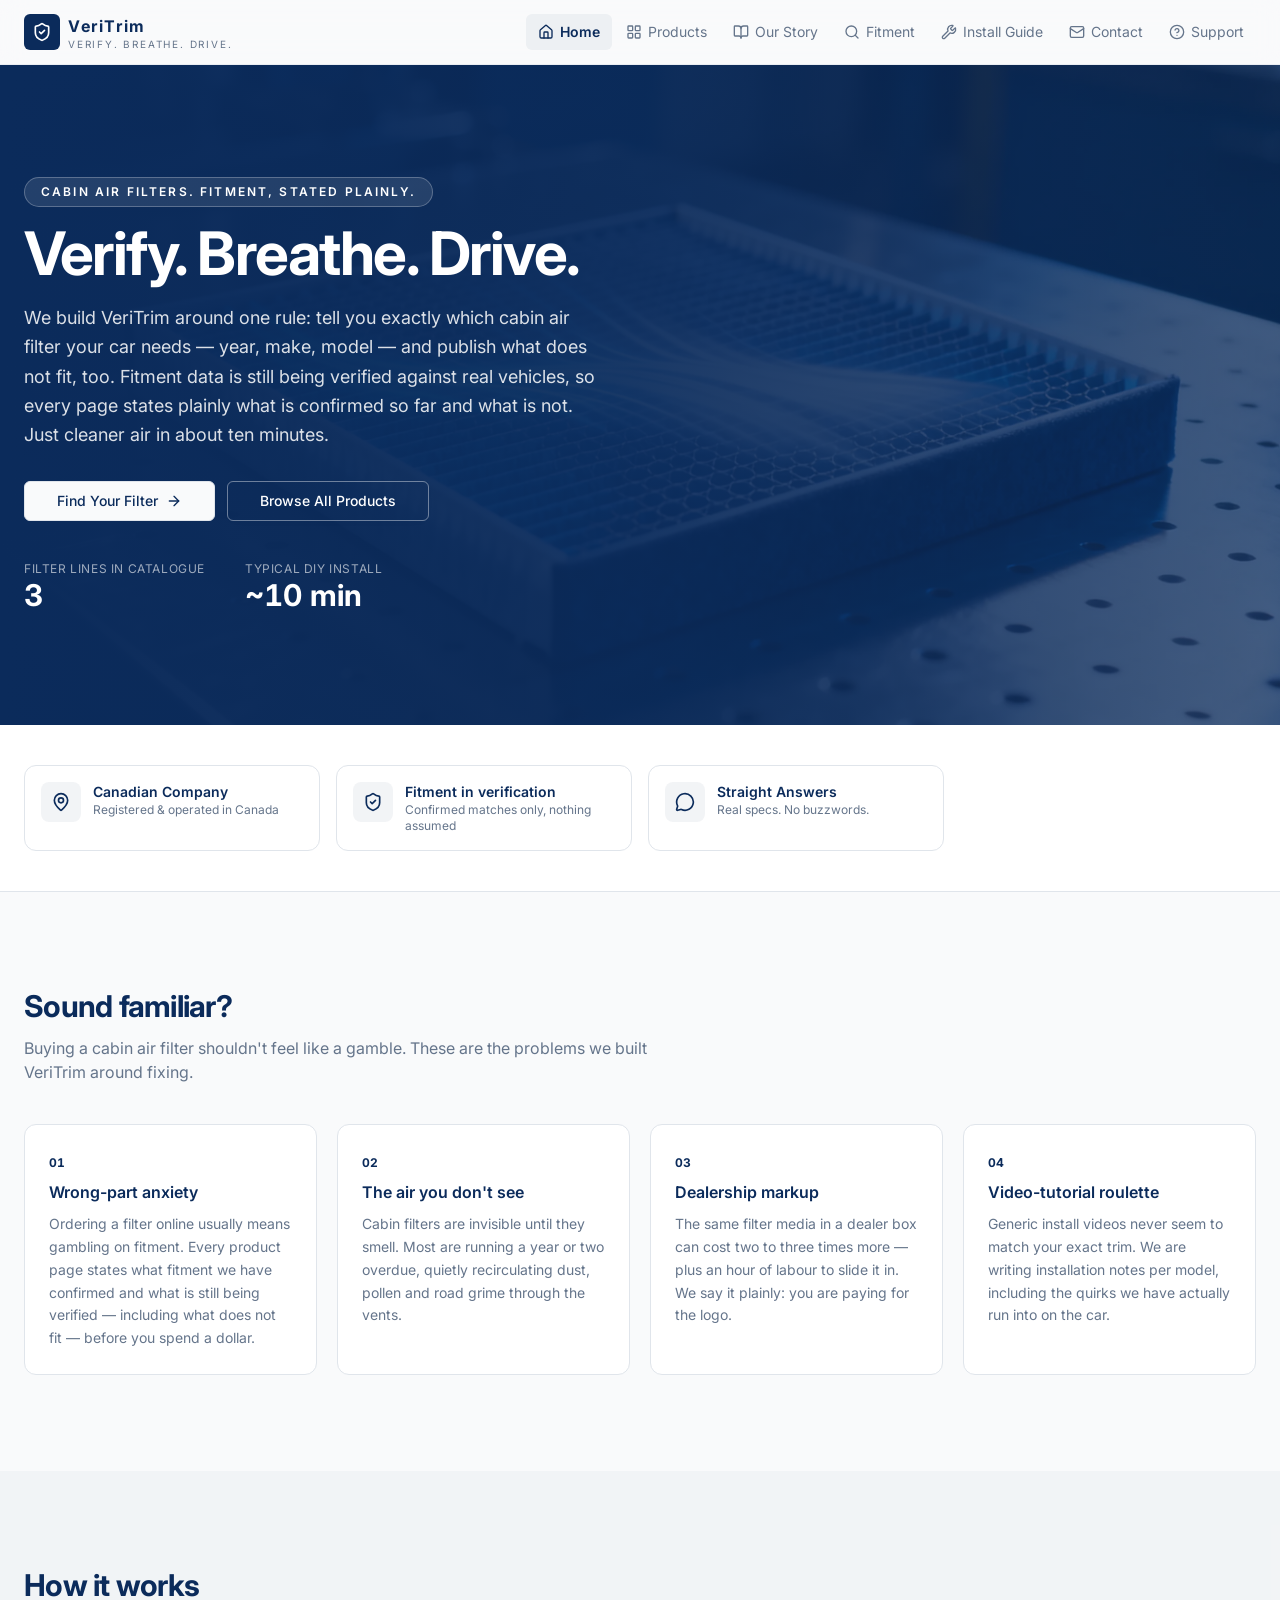
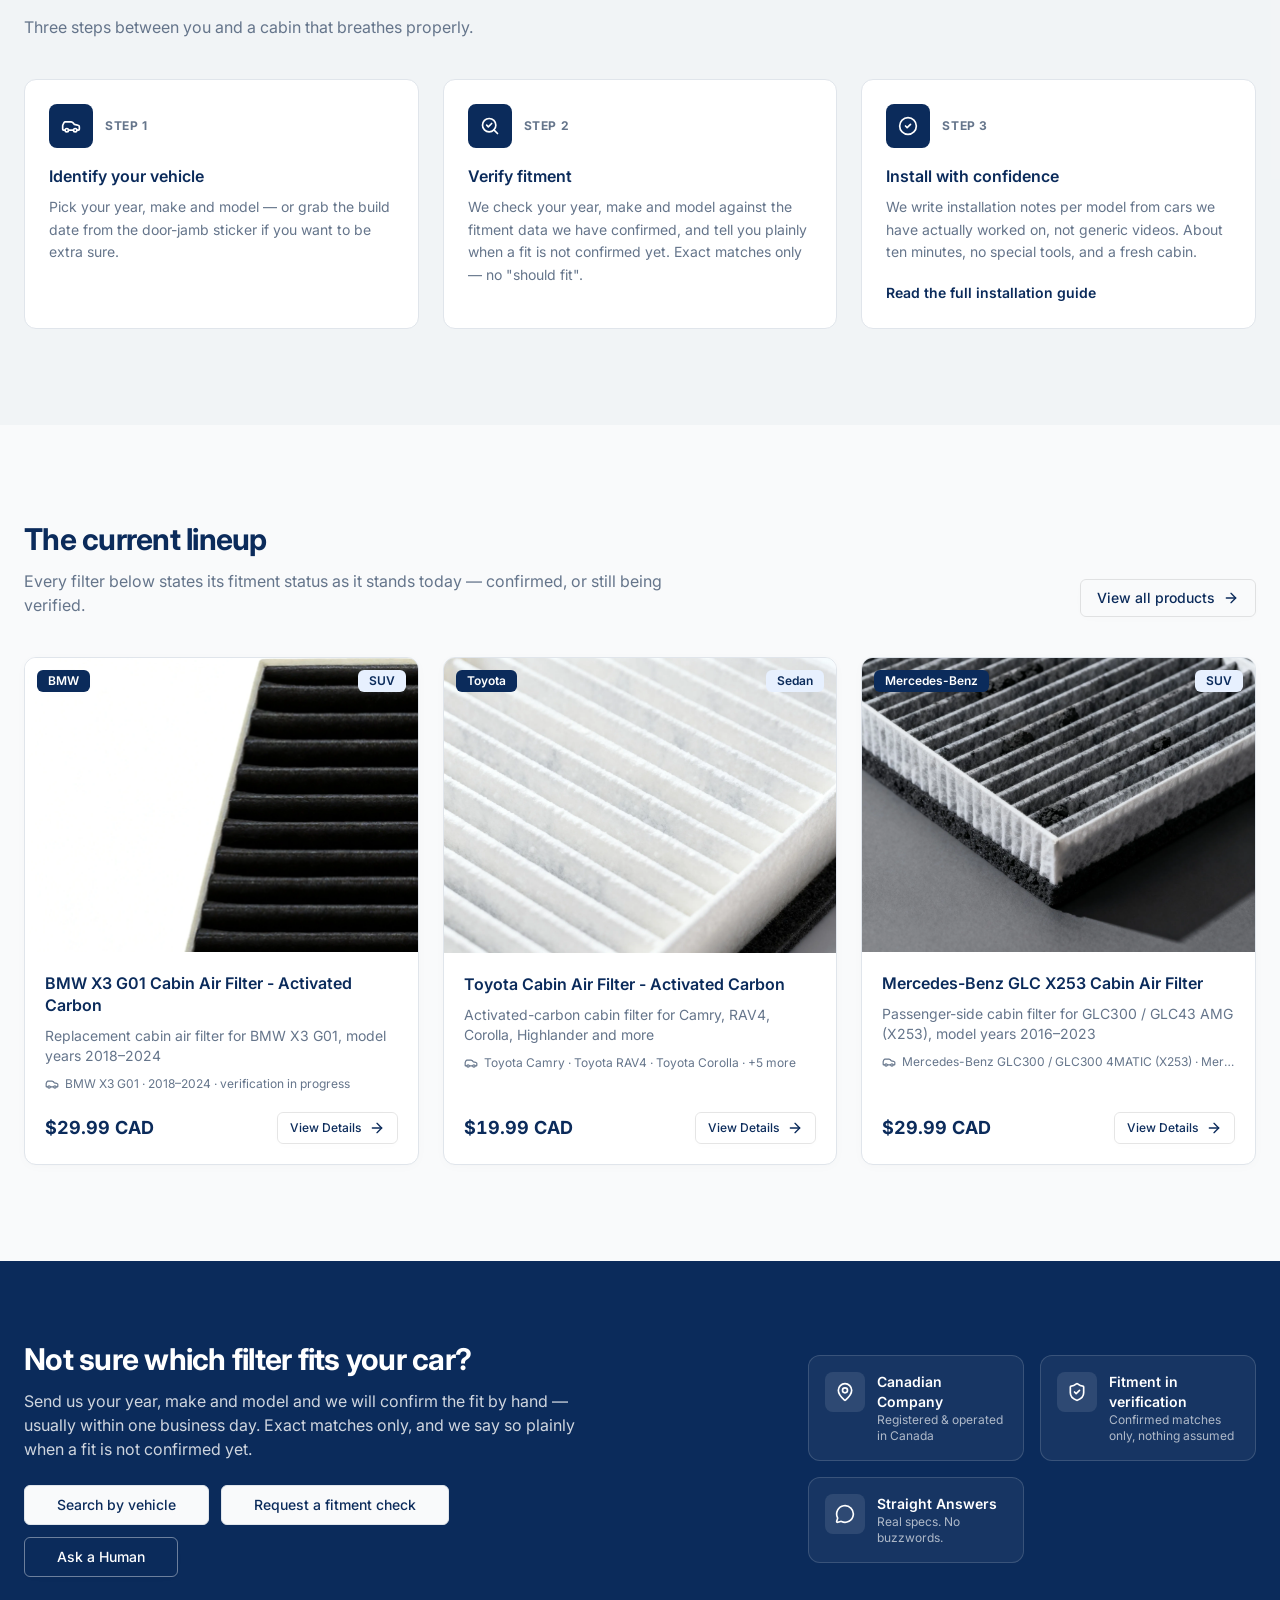
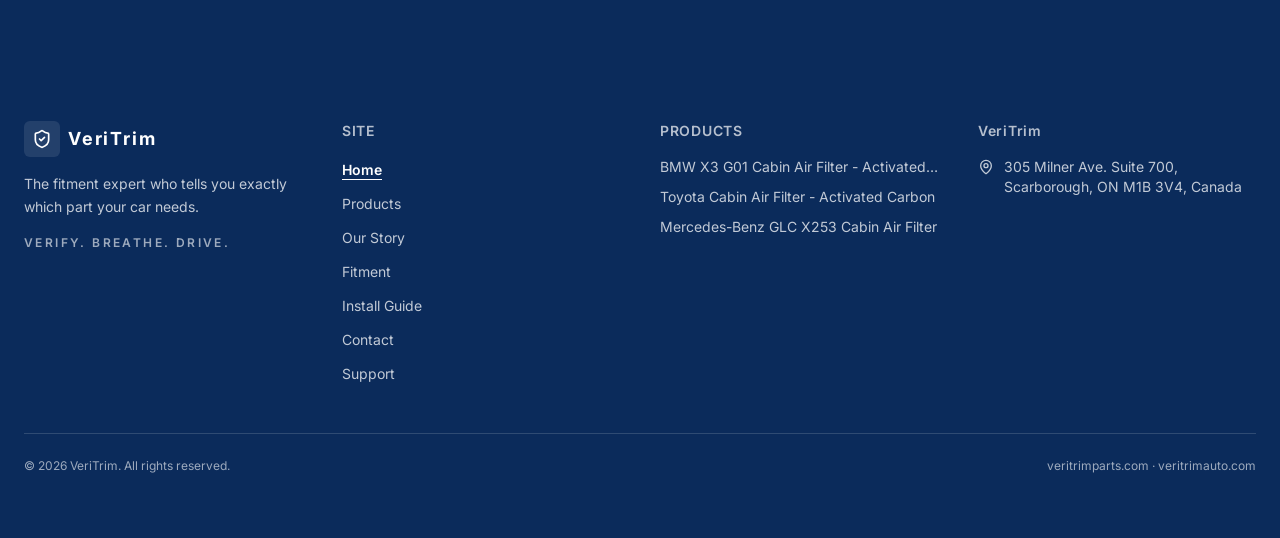
==== commit b9b172fa: "Footer brand heading: remove uppercase transform so VeriTrim renders in designed casing" ====
--- a/index.html
+++ b/index.html
@@ -48,7 +48,7 @@
 </head>
 <body>
   <div id="root">
-<header class="sticky top-0 z-50 w-full border-b border-border/60 bg-background/85 backdrop-blur-md"><div class="mx-auto flex h-16 max-w-7xl items-center justify-between gap-4 px-4 md:px-6"><a aria-current="page" class="flex items-center gap-2 active" href="index.html"><span class="flex size-9 items-center justify-center rounded-md bg-primary text-primary-foreground"><svg xmlns="http://www.w3.org/2000/svg" width="24" height="24" viewBox="0 0 24 24" fill="none" stroke="currentColor" stroke-width="2" stroke-linecap="round" stroke-linejoin="round" class="lucide lucide-shield-check size-5" aria-hidden="true"><path d="M20 13c0 5-3.5 7.5-7.66 8.95a1 1 0 0 1-.67-.01C7.5 20.5 4 18 4 13V6a1 1 0 0 1 1-1c2 0 4.5-1.2 6.24-2.72a1.17 1.17 0 0 1 1.52 0C14.51 3.81 17 5 19 5a1 1 0 0 1 1 1z"></path><path d="m9 12 2 2 4-4"></path></svg></span><span class="leading-tight"><span class="block text-base font-bold tracking-widest">VeriTrim</span><span class="block text-[10px] uppercase tracking-[0.18em] text-muted-foreground">Verify. Breathe. Drive.</span></span></a><nav class="hidden items-center gap-0.5 lg:flex" aria-label="Primary"><a aria-current="page" class="flex items-center gap-1.5 rounded-md px-3 py-2 text-sm transition-colors bg-muted font-semibold text-primary" href="index.html"><svg xmlns="http://www.w3.org/2000/svg" width="24" height="24" viewBox="0 0 24 24" fill="none" stroke="currentColor" stroke-width="2" stroke-linecap="round" stroke-linejoin="round" class="lucide lucide-house size-4 shrink-0" aria-hidden="true"><path d="M15 21v-8a1 1 0 0 0-1-1h-4a1 1 0 0 0-1 1v8"></path><path d="M3 10a2 2 0 0 1 .709-1.528l7-6a2 2 0 0 1 2.582 0l7 6A2 2 0 0 1 21 10v9a2 2 0 0 1-2 2H5a2 2 0 0 1-2-2z"></path></svg>Home</a><a class="flex items-center gap-1.5 rounded-md px-3 py-2 text-sm transition-colors text-muted-foreground hover:bg-muted/60 hover:text-foreground" href="#products"><svg xmlns="http://www.w3.org/2000/svg" width="24" height="24" viewBox="0 0 24 24" fill="none" stroke="currentColor" stroke-width="2" stroke-linecap="round" stroke-linejoin="round" class="lucide lucide-layout-grid size-4 shrink-0" aria-hidden="true"><rect width="7" height="7" x="3" y="3" rx="1"></rect><rect width="7" height="7" x="14" y="3" rx="1"></rect><rect width="7" height="7" x="14" y="14" rx="1"></rect><rect width="7" height="7" x="3" y="14" rx="1"></rect></svg>Products</a><a class="flex items-center gap-1.5 rounded-md px-3 py-2 text-sm transition-colors text-muted-foreground hover:bg-muted/60 hover:text-foreground" href="#our-story"><svg xmlns="http://www.w3.org/2000/svg" width="24" height="24" viewBox="0 0 24 24" fill="none" stroke="currentColor" stroke-width="2" stroke-linecap="round" stroke-linejoin="round" class="lucide lucide-book-open size-4 shrink-0" aria-hidden="true"><path d="M12 7v14"></path><path d="M3 18a1 1 0 0 1-1-1V4a1 1 0 0 1 1-1h5a4 4 0 0 1 4 4 4 4 0 0 1 4-4h5a1 1 0 0 1 1 1v13a1 1 0 0 1-1 1h-6a3 3 0 0 0-3 3 3 3 0 0 0-3-3z"></path></svg>Our Story</a><a class="flex items-center gap-1.5 rounded-md px-3 py-2 text-sm transition-colors text-muted-foreground hover:bg-muted/60 hover:text-foreground" href="fitment/index.html"><svg xmlns="http://www.w3.org/2000/svg" width="24" height="24" viewBox="0 0 24 24" fill="none" stroke="currentColor" stroke-width="2" stroke-linecap="round" stroke-linejoin="round" class="lucide lucide-search size-4 shrink-0" aria-hidden="true"><path d="m21 21-4.34-4.34"></path><circle cx="11" cy="11" r="8"></circle></svg>Fitment</a><a class="flex items-center gap-1.5 rounded-md px-3 py-2 text-sm transition-colors text-muted-foreground hover:bg-muted/60 hover:text-foreground" href="guides/install-cabin-air-filter/index.html"><svg xmlns="http://www.w3.org/2000/svg" width="24" height="24" viewBox="0 0 24 24" fill="none" stroke="currentColor" stroke-width="2" stroke-linecap="round" stroke-linejoin="round" class="lucide lucide-wrench size-4 shrink-0" aria-hidden="true"><path d="M14.7 6.3a1 1 0 0 0 0 1.4l1.6 1.6a1 1 0 0 0 1.4 0l3.106-3.105c.32-.322.863-.22.983.218a6 6 0 0 1-8.259 7.057l-7.91 7.91a1 1 0 0 1-2.999-3l7.91-7.91a6 6 0 0 1 7.057-8.259c.438.12.54.662.219.984z"></path></svg>Install Guide</a><a class="flex items-center gap-1.5 rounded-md px-3 py-2 text-sm transition-colors text-muted-foreground hover:bg-muted/60 hover:text-foreground" href="support/"><svg xmlns="http://www.w3.org/2000/svg" width="24" height="24" viewBox="0 0 24 24" fill="none" stroke="currentColor" stroke-width="2" stroke-linecap="round" stroke-linejoin="round" class="lucide lucide-mail size-4 shrink-0" aria-hidden="true"><path d="m22 7-8.991 5.727a2 2 0 0 1-2.009 0L2 7"></path><rect x="2" y="4" width="20" height="16" rx="2"></rect></svg>Contact</a><a class="flex items-center gap-1.5 rounded-md px-3 py-2 text-sm transition-colors text-muted-foreground hover:bg-muted/60 hover:text-foreground" href="support/"><svg xmlns="http://www.w3.org/2000/svg" width="24" height="24" viewBox="0 0 24 24" fill="none" stroke="currentColor" stroke-width="2" stroke-linecap="round" stroke-linejoin="round" class="lucide lucide-help-circle size-4 shrink-0" aria-hidden="true"><circle cx="12" cy="12" r="10"></circle><path d="M9.09 9a3 3 0 0 1 5.83 1c0 2-3 3-3 3"></path><path d="M12 17h.01"></path></svg>Support</a></nav><div class="flex items-center gap-2 lg:hidden"><button data-slot="sheet-trigger" class="inline-flex items-center justify-center gap-2 whitespace-nowrap rounded-md text-sm font-medium focus-visible:outline-none focus-visible:ring-1 focus-visible:ring-ring disabled:pointer-events-none disabled:opacity-50 [&amp;_svg]:pointer-events-none [&amp;_svg]:size-4 [&amp;_svg]:shrink-0 hover-elevate active-elevate-2 border border-transparent h-9 w-9" aria-label="Open navigation menu" type="button" aria-haspopup="dialog" aria-expanded="false" data-state="closed"><svg xmlns="http://www.w3.org/2000/svg" width="24" height="24" viewBox="0 0 24 24" fill="none" stroke="currentColor" stroke-width="2" stroke-linecap="round" stroke-linejoin="round" class="lucide lucide-menu size-5" aria-hidden="true"><path d="M4 5h16"></path><path d="M4 12h16"></path><path d="M4 19h16"></path></svg></button></div></div></header><main class="flex-1"><div class="min-h-screen bg-background"><script type="application/ld+json">{"@context":"https://schema.org","@type":"Organization","name":"VeriTrim","url":"https://veritrimparts.com/","address":{"@type":"PostalAddress","streetAddress":"305 Milner Ave. Suite 700","addressLocality":"Scarborough","addressRegion":"ON","postalCode":"M1B 3V4","addressCountry":"CA"}}</script><section class="relative w-full overflow-hidden bg-primary"><img alt="Cabin air filter product on deep blue industrial background" class="bg-linear-to-b from-gray-50/20 to-gray-200/20 absolute inset-0 h-full w-full object-cover opacity-35" loading="lazy" decoding="async" src="images/hero-bg.webp"><div class="absolute inset-0 bg-gradient-to-r from-primary via-primary/80 to-primary/30"></div><div class="relative mx-auto max-w-7xl px-4 py-20 md:px-6 md:py-28"><div class="max-w-2xl text-primary-foreground" style="opacity: 1; transform: none;"><p class="mb-4 inline-block rounded-full border border-primary-foreground/25 bg-primary-foreground/10 px-4 py-1.5 text-xs font-semibold uppercase tracking-[0.18em]">Cabin air filters. Fitment, stated plainly.</p><h1 class="text-4xl font-bold tracking-tight md:text-6xl">Verify. Breathe. Drive.</h1><p class="mt-5 max-w-xl text-base leading-relaxed text-primary-foreground/85 md:text-lg">We build VeriTrim around one rule: tell you exactly which cabin air filter your car needs — year, make, model — and publish what does not fit, too. Fitment data is still being verified against real vehicles, so every page states plainly what is confirmed so far and what is not. Just cleaner air in about ten minutes.</p><div class="mt-8 flex flex-wrap gap-3"><a data-slot="button" class="inline-flex items-center justify-center gap-2 whitespace-nowrap text-sm font-medium focus-visible:outline-none focus-visible:ring-1 focus-visible:ring-ring disabled:pointer-events-none disabled:opacity-50 [&amp;_svg]:pointer-events-none [&amp;_svg]:size-4 [&amp;_svg]:shrink-0 hover-elevate active-elevate-2 border border-primary-border min-h-10 rounded-md px-8 bg-background text-foreground hover:bg-background/90" href="fitment/index.html">Find Your Filter<svg xmlns="http://www.w3.org/2000/svg" width="24" height="24" viewBox="0 0 24 24" fill="none" stroke="currentColor" stroke-width="2" stroke-linecap="round" stroke-linejoin="round" class="lucide lucide-arrow-right size-4" aria-hidden="true"><path d="M5 12h14"></path><path d="m12 5 7 7-7 7"></path></svg></a><a data-slot="button" class="inline-flex items-center justify-center gap-2 whitespace-nowrap text-sm font-medium focus-visible:outline-none focus-visible:ring-1 focus-visible:ring-ring disabled:pointer-events-none disabled:opacity-50 [&amp;_svg]:pointer-events-none [&amp;_svg]:size-4 [&amp;_svg]:shrink-0 hover-elevate active-elevate-2 border [border-color:var(--button-outline)] shadow-xs active:shadow-none min-h-10 rounded-md px-8 border-primary-foreground/40 bg-transparent text-primary-foreground hover:bg-primary-foreground/10 hover:text-primary-foreground" href="#products">Browse All Products</a></div><dl class="mt-10 flex flex-wrap gap-x-10 gap-y-4"><div><dt class="text-xs uppercase tracking-wider text-primary-foreground/60">Filter lines in catalogue</dt><dd class="text-2xl font-bold tabular-nums md:text-3xl">3</dd></div><div><dt class="text-xs uppercase tracking-wider text-primary-foreground/60">Typical DIY install</dt><dd class="text-2xl font-bold tabular-nums md:text-3xl">~10 min</dd></div></dl></div></div></section><section class="w-full border-b border-border bg-card py-10"><div class="mx-auto max-w-7xl px-4 md:px-6"><div class="grid gap-4 grid-cols-2 lg:grid-cols-4"><div class="flex items-start gap-3 rounded-xl border p-4 border-border bg-card"><span class="flex size-10 shrink-0 items-center justify-center rounded-lg bg-primary/5 text-primary"><svg xmlns="http://www.w3.org/2000/svg" width="24" height="24" viewBox="0 0 24 24" fill="none" stroke="currentColor" stroke-width="2" stroke-linecap="round" stroke-linejoin="round" class="lucide lucide-map-pin size-5" aria-hidden="true"><path d="M20 10c0 4.993-5.539 10.193-7.399 11.799a1 1 0 0 1-1.202 0C9.539 20.193 4 14.993 4 10a8 8 0 0 1 16 0"></path><circle cx="12" cy="10" r="3"></circle></svg></span><span class="min-w-0" style="min-width: 0; flex: 1;"><span class="block text-sm font-semibold">Canadian Company</span><span class="block text-xs text-muted-foreground">Registered &amp; operated in Canada</span></span></div><div class="flex items-start gap-3 rounded-xl border p-4 border-border bg-card"><span class="flex size-10 shrink-0 items-center justify-center rounded-lg bg-primary/5 text-primary"><svg xmlns="http://www.w3.org/2000/svg" width="24" height="24" viewBox="0 0 24 24" fill="none" stroke="currentColor" stroke-width="2" stroke-linecap="round" stroke-linejoin="round" class="lucide lucide-shield-check size-5" aria-hidden="true"><path d="M20 13c0 5-3.5 7.5-7.66 8.95a1 1 0 0 1-.67-.01C7.5 20.5 4 18 4 13V6a1 1 0 0 1 1-1c2 0 4.5-1.2 6.24-2.72a1.17 1.17 0 0 1 1.52 0C14.51 3.81 17 5 19 5a1 1 0 0 1 1 1z"></path><path d="m9 12 2 2 4-4"></path></svg></span><span class="min-w-0" style="min-width: 0; flex: 1;"><span class="block text-sm font-semibold">Fitment in verification</span><span class="block text-xs text-muted-foreground">Confirmed matches only, nothing assumed</span></span></div><div class="flex items-start gap-3 rounded-xl border p-4 border-border bg-card"><span class="flex size-10 shrink-0 items-center justify-center rounded-lg bg-primary/5 text-primary"><svg xmlns="http://www.w3.org/2000/svg" width="24" height="24" viewBox="0 0 24 24" fill="none" stroke="currentColor" stroke-width="2" stroke-linecap="round" stroke-linejoin="round" class="lucide lucide-message-circle size-5" aria-hidden="true"><path d="M2.992 16.342a2 2 0 0 1 .094 1.167l-1.065 3.29a1 1 0 0 0 1.236 1.168l3.413-.998a2 2 0 0 1 1.099.092 10 10 0 1 0-4.777-4.719"></path></svg></span><span class="min-w-0" style="min-width: 0; flex: 1;"><span class="block text-sm font-semibold">Straight Answers</span><span class="block text-xs text-muted-foreground">Real specs. No buzzwords.</span></span></div></div></div></section><section id="our-story" class="w-full py-16 md:py-24"><div class="mx-auto max-w-7xl px-4 md:px-6"><div class="mb-10 max-w-2xl"><h2 class="text-2xl font-bold tracking-tight md:text-3xl">Sound familiar?</h2><p class="mt-3 text-muted-foreground">Buying a cabin air filter shouldn't feel like a gamble. These are the problems we built VeriTrim around fixing.</p></div><div class="grid grid-cols-1 gap-5 md:grid-cols-2 lg:grid-cols-4"><div class="rounded-xl border border-border bg-card p-6" style="opacity: 0; transform: translateY(20px);"><span class="text-xs font-bold tabular-nums text-primary">01</span><h3 class="mt-2 font-semibold leading-snug">Wrong-part anxiety</h3><p class="mt-2.5 text-sm leading-relaxed text-muted-foreground">Ordering a filter online usually means gambling on fitment. Every product page states what fitment we have confirmed and what is still being verified — including what does not fit — before you spend a dollar.</p></div><div class="rounded-xl border border-border bg-card p-6" style="opacity: 0; transform: translateY(20px);"><span class="text-xs font-bold tabular-nums text-primary">02</span><h3 class="mt-2 font-semibold leading-snug">The air you don't see</h3><p class="mt-2.5 text-sm leading-relaxed text-muted-foreground">Cabin filters are invisible until they smell. Most are running a year or two overdue, quietly recirculating dust, pollen and road grime through the vents.</p></div><div class="rounded-xl border border-border bg-card p-6" style="opacity: 0; transform: translateY(20px);"><span class="text-xs font-bold tabular-nums text-primary">03</span><h3 class="mt-2 font-semibold leading-snug">Dealership markup</h3><p class="mt-2.5 text-sm leading-relaxed text-muted-foreground">The same filter media in a dealer box can cost two to three times more — plus an hour of labour to slide it in. We say it plainly: you are paying for the logo.</p></div><div class="rounded-xl border border-border bg-card p-6" style="opacity: 0; transform: translateY(20px);"><span class="text-xs font-bold tabular-nums text-primary">04</span><h3 class="mt-2 font-semibold leading-snug">Video-tutorial roulette</h3><p class="mt-2.5 text-sm leading-relaxed text-muted-foreground">Generic install videos never seem to match your exact trim. We are writing installation notes per model, including the quirks we have actually run into on the car.</p></div></div></div></section><section id="install-guide" class="w-full bg-muted/60 py-16 md:py-24"><div class="mx-auto max-w-7xl px-4 md:px-6"><div class="mb-10 max-w-2xl"><h2 class="text-2xl font-bold tracking-tight md:text-3xl">How it works</h2><p class="mt-3 text-muted-foreground">Three steps between you and a cabin that breathes properly.</p></div><div class="grid grid-cols-1 gap-6 md:grid-cols-3"><div class="rounded-xl border border-border bg-card p-6" style="opacity: 0; transform: translateY(20px);"><div class="flex items-center gap-3"><span class="flex size-11 items-center justify-center rounded-lg bg-primary text-primary-foreground"><svg xmlns="http://www.w3.org/2000/svg" width="24" height="24" viewBox="0 0 24 24" fill="none" stroke="currentColor" stroke-width="2" stroke-linecap="round" stroke-linejoin="round" class="lucide lucide-car size-5" aria-hidden="true"><path d="M19 17h2c.6 0 1-.4 1-1v-3c0-.9-.7-1.7-1.5-1.9C18.7 10.6 16 10 16 10s-1.3-1.4-2.2-2.3c-.5-.4-1.1-.7-1.8-.7H5c-.6 0-1.1.4-1.4.9l-1.4 2.9A3.7 3.7 0 0 0 2 12v4c0 .6.4 1 1 1h2"></path><circle cx="7" cy="17" r="2"></circle><path d="M9 17h6"></path><circle cx="17" cy="17" r="2"></circle></svg></span><span class="text-xs font-bold uppercase tracking-wider text-muted-foreground">Step 1</span></div><h3 class="mt-4 font-semibold">Identify your vehicle</h3><p class="mt-2 text-sm leading-relaxed text-muted-foreground">Pick your year, make and model — or grab the build date from the door-jamb sticker if you want to be extra sure.</p></div><div class="rounded-xl border border-border bg-card p-6" style="opacity: 0; transform: translateY(20px);"><div class="flex items-center gap-3"><span class="flex size-11 items-center justify-center rounded-lg bg-primary text-primary-foreground"><svg xmlns="http://www.w3.org/2000/svg" width="24" height="24" viewBox="0 0 24 24" fill="none" stroke="currentColor" stroke-width="2" stroke-linecap="round" stroke-linejoin="round" class="lucide lucide-search-check size-5" aria-hidden="true"><path d="m8 11 2 2 4-4"></path><circle cx="11" cy="11" r="8"></circle><path d="m21 21-4.3-4.3"></path></svg></span><span class="text-xs font-bold uppercase tracking-wider text-muted-foreground">Step 2</span></div><h3 class="mt-4 font-semibold">Verify fitment</h3><p class="mt-2 text-sm leading-relaxed text-muted-foreground">We check your year, make and model against the fitment data we have confirmed, and tell you plainly when a fit is not confirmed yet. Exact matches only — no "should fit".</p></div><div class="rounded-xl border border-border bg-card p-6" style="opacity: 0; transform: translateY(20px);"><div class="flex items-center gap-3"><span class="flex size-11 items-center justify-center rounded-lg bg-primary text-primary-foreground"><svg xmlns="http://www.w3.org/2000/svg" width="24" height="24" viewBox="0 0 24 24" fill="none" stroke="currentColor" stroke-width="2" stroke-linecap="round" stroke-linejoin="round" class="lucide lucide-circle-check size-5" aria-hidden="true"><circle cx="12" cy="12" r="10"></circle><path d="m9 12 2 2 4-4"></path></svg></span><span class="text-xs font-bold uppercase tracking-wider text-muted-foreground">Step 3</span></div><h3 class="mt-4 font-semibold">Install with confidence</h3><p class="mt-2 text-sm leading-relaxed text-muted-foreground">We write installation notes per model from cars we have actually worked on, not generic videos. About ten minutes, no special tools, and a fresh cabin.</p><p class="mt-4"><a class="inline-flex items-center gap-2 text-sm font-semibold text-primary transition-colors hover:text-foreground" href="guides/install-cabin-air-filter/index.html">Read the full installation guide</a></p></div></div></div></section><section id="products" class="w-full py-16 md:py-24"><div class="mx-auto max-w-7xl px-4 md:px-6"><div class="mb-10 flex flex-wrap items-end justify-between gap-4"><div class="max-w-2xl"><h2 class="text-2xl font-bold tracking-tight md:text-3xl">The current lineup</h2><p class="mt-3 text-muted-foreground">Every filter below states its fitment status as it stands today — confirmed, or still being verified.</p></div><a data-slot="button" class="inline-flex items-center justify-center gap-2 whitespace-nowrap rounded-md text-sm font-medium focus-visible:outline-none focus-visible:ring-1 focus-visible:ring-ring disabled:pointer-events-none disabled:opacity-50 [&amp;_svg]:pointer-events-none [&amp;_svg]:size-4 [&amp;_svg]:shrink-0 hover-elevate active-elevate-2 border [border-color:var(--button-outline)] shadow-xs active:shadow-none min-h-9 px-4 py-2" href="#products">View all products<svg xmlns="http://www.w3.org/2000/svg" width="24" height="24" viewBox="0 0 24 24" fill="none" stroke="currentColor" stroke-width="2" stroke-linecap="round" stroke-linejoin="round" class="lucide lucide-arrow-right size-4" aria-hidden="true"><path d="M5 12h14"></path><path d="m12 5 7 7-7 7"></path></svg></a></div><div class="grid grid-cols-1 gap-6 sm:grid-cols-2 lg:grid-cols-3"><div style="opacity: 0; transform: translateY(20px);"><div class="rounded-xl border bg-card border-card-border text-card-foreground shadow-sm group flex h-full flex-col overflow-hidden transition-shadow hover:shadow-md"><div class="relative aspect-[4/3] overflow-hidden bg-muted"><img alt="BMW X3 G01 Cabin Air Filter - Activated Carbon" class="bg-linear-to-b from-gray-50/20 to-gray-200/20 h-full w-full object-cover transition-transform duration-500 group-hover:scale-[1.04]" loading="lazy" decoding="async" src="images/bmw-x3-product.webp"><div class="whitespace-nowrap inline-flex items-center rounded-md border px-2.5 py-0.5 text-xs font-semibold hover-elevate border-transparent shadow-xs !absolute left-3 top-3 z-20 bg-primary text-primary-foreground">BMW</div><div class="whitespace-nowrap inline-flex items-center rounded-md border px-2.5 py-0.5 text-xs font-semibold hover-elevate border-transparent bg-secondary text-secondary-foreground !absolute right-3 top-3 z-20">SUV</div></div><div class="flex-1 space-y-2.5 p-5"><a id="products/VT-CAF-2001C1" class="block" href="products/bmw-x3-g01-cabin-air-filter/index.html"><h3 class="line-clamp-2 font-semibold leading-snug transition-colors group-hover:text-primary">BMW X3 G01 Cabin Air Filter - Activated Carbon</h3></a><p class="line-clamp-2 text-sm text-muted-foreground">Replacement cabin air filter for BMW X3 G01, model years 2018–2024</p><p class="flex items-center gap-1.5 text-xs text-muted-foreground"><svg xmlns="http://www.w3.org/2000/svg" width="24" height="24" viewBox="0 0 24 24" fill="none" stroke="currentColor" stroke-width="2" stroke-linecap="round" stroke-linejoin="round" class="lucide lucide-car size-3.5 shrink-0" aria-hidden="true"><path d="M19 17h2c.6 0 1-.4 1-1v-3c0-.9-.7-1.7-1.5-1.9C18.7 10.6 16 10 16 10s-1.3-1.4-2.2-2.3c-.5-.4-1.1-.7-1.8-.7H5c-.6 0-1.1.4-1.4.9l-1.4 2.9A3.7 3.7 0 0 0 2 12v4c0 .6.4 1 1 1h2"></path><circle cx="7" cy="17" r="2"></circle><path d="M9 17h6"></path><circle cx="17" cy="17" r="2"></circle></svg><span class="truncate">BMW X3 G01 · 2018–2024 · verification in progress</span></p></div><div class="flex items-center justify-between gap-3 p-5 pt-0"><span class="shrink-0 text-lg font-bold tabular-nums">$29.99 CAD</span><a data-slot="button" class="inline-flex items-center justify-center gap-2 whitespace-nowrap font-medium focus-visible:outline-none focus-visible:ring-1 focus-visible:ring-ring disabled:pointer-events-none disabled:opacity-50 [&amp;_svg]:pointer-events-none [&amp;_svg]:size-4 [&amp;_svg]:shrink-0 hover-elevate active-elevate-2 border [border-color:var(--button-outline)] shadow-xs active:shadow-none min-h-8 rounded-md px-3 text-xs" href="products/bmw-x3-g01-cabin-air-filter/index.html">View Details<svg xmlns="http://www.w3.org/2000/svg" width="24" height="24" viewBox="0 0 24 24" fill="none" stroke="currentColor" stroke-width="2" stroke-linecap="round" stroke-linejoin="round" class="lucide lucide-arrow-right size-4" aria-hidden="true"><path d="M5 12h14"></path><path d="m12 5 7 7-7 7"></path></svg></a></div></div></div><div style="opacity: 0; transform: translateY(20px);"><div class="rounded-xl border bg-card border-card-border text-card-foreground shadow-sm group flex h-full flex-col overflow-hidden transition-shadow hover:shadow-md"><div class="relative aspect-[4/3] overflow-hidden bg-muted"><img alt="VeriTrim activated carbon cabin air filter for Toyota" class="bg-linear-to-b from-gray-50/20 to-gray-200/20 h-full w-full object-cover transition-transform duration-500 group-hover:scale-[1.04]" loading="lazy" decoding="async" src="images/toyota-cf10285.webp"><div class="whitespace-nowrap inline-flex items-center rounded-md border px-2.5 py-0.5 text-xs font-semibold hover-elevate border-transparent shadow-xs !absolute left-3 top-3 z-20 bg-primary text-primary-foreground">Toyota</div><div class="whitespace-nowrap inline-flex items-center rounded-md border px-2.5 py-0.5 text-xs font-semibold hover-elevate border-transparent bg-secondary text-secondary-foreground !absolute right-3 top-3 z-20">Sedan</div></div><div class="flex-1 space-y-2.5 p-5"><a id="products/VT-CAF-1003C1" class="block" href="products/toyota-cabin-air-filter/index.html"><h3 class="line-clamp-2 font-semibold leading-snug transition-colors group-hover:text-primary">Toyota Cabin Air Filter - Activated Carbon</h3></a><p class="line-clamp-2 text-sm text-muted-foreground">Activated-carbon cabin filter for Camry, RAV4, Corolla, Highlander and more</p><p class="flex items-center gap-1.5 text-xs text-muted-foreground"><svg xmlns="http://www.w3.org/2000/svg" width="24" height="24" viewBox="0 0 24 24" fill="none" stroke="currentColor" stroke-width="2" stroke-linecap="round" stroke-linejoin="round" class="lucide lucide-car size-3.5 shrink-0" aria-hidden="true"><path d="M19 17h2c.6 0 1-.4 1-1v-3c0-.9-.7-1.7-1.5-1.9C18.7 10.6 16 10 16 10s-1.3-1.4-2.2-2.3c-.5-.4-1.1-.7-1.8-.7H5c-.6 0-1.1.4-1.4.9l-1.4 2.9A3.7 3.7 0 0 0 2 12v4c0 .6.4 1 1 1h2"></path><circle cx="7" cy="17" r="2"></circle><path d="M9 17h6"></path><circle cx="17" cy="17" r="2"></circle></svg><span class="truncate">Toyota Camry · Toyota RAV4 · Toyota Corolla · +5 more</span></p></div><div class="flex items-center justify-between gap-3 p-5 pt-0"><span class="shrink-0 text-lg font-bold tabular-nums">$19.99 CAD</span><a data-slot="button" class="inline-flex items-center justify-center gap-2 whitespace-nowrap font-medium focus-visible:outline-none focus-visible:ring-1 focus-visible:ring-ring disabled:pointer-events-none disabled:opacity-50 [&amp;_svg]:pointer-events-none [&amp;_svg]:size-4 [&amp;_svg]:shrink-0 hover-elevate active-elevate-2 border [border-color:var(--button-outline)] shadow-xs active:shadow-none min-h-8 rounded-md px-3 text-xs" href="products/toyota-cabin-air-filter/index.html">View Details<svg xmlns="http://www.w3.org/2000/svg" width="24" height="24" viewBox="0 0 24 24" fill="none" stroke="currentColor" stroke-width="2" stroke-linecap="round" stroke-linejoin="round" class="lucide lucide-arrow-right size-4" aria-hidden="true"><path d="M5 12h14"></path><path d="m12 5 7 7-7 7"></path></svg></a></div></div></div><div style="opacity: 0; transform: translateY(20px);"><div class="rounded-xl border bg-card border-card-border text-card-foreground shadow-sm group flex h-full flex-col overflow-hidden transition-shadow hover:shadow-md"><div class="relative aspect-[4/3] overflow-hidden bg-muted"><img alt="Mercedes-Benz GLC X253 Cabin Air Filter" class="bg-linear-to-b from-gray-50/20 to-gray-200/20 h-full w-full object-cover transition-transform duration-500 group-hover:scale-[1.04]" loading="lazy" decoding="async" src="images/mercedes-glc.webp"><div class="whitespace-nowrap inline-flex items-center rounded-md border px-2.5 py-0.5 text-xs font-semibold hover-elevate border-transparent shadow-xs !absolute left-3 top-3 z-20 bg-primary text-primary-foreground">Mercedes-Benz</div><div class="whitespace-nowrap inline-flex items-center rounded-md border px-2.5 py-0.5 text-xs font-semibold hover-elevate border-transparent bg-secondary text-secondary-foreground !absolute right-3 top-3 z-20">SUV</div></div><div class="flex-1 space-y-2.5 p-5"><a id="products/VT-CAF-2003S1" class="block" href="products/mercedes-benz-glc-x253-cabin-air-filter/index.html"><h3 class="line-clamp-2 font-semibold leading-snug transition-colors group-hover:text-primary">Mercedes-Benz GLC X253 Cabin Air Filter</h3></a><p class="line-clamp-2 text-sm text-muted-foreground">Passenger-side cabin filter for GLC300 / GLC43 AMG (X253), model years 2016–2023</p><p class="flex items-center gap-1.5 text-xs text-muted-foreground"><svg xmlns="http://www.w3.org/2000/svg" width="24" height="24" viewBox="0 0 24 24" fill="none" stroke="currentColor" stroke-width="2" stroke-linecap="round" stroke-linejoin="round" class="lucide lucide-car size-3.5 shrink-0" aria-hidden="true"><path d="M19 17h2c.6 0 1-.4 1-1v-3c0-.9-.7-1.7-1.5-1.9C18.7 10.6 16 10 16 10s-1.3-1.4-2.2-2.3c-.5-.4-1.1-.7-1.8-.7H5c-.6 0-1.1.4-1.4.9l-1.4 2.9A3.7 3.7 0 0 0 2 12v4c0 .6.4 1 1 1h2"></path><circle cx="7" cy="17" r="2"></circle><path d="M9 17h6"></path><circle cx="17" cy="17" r="2"></circle></svg><span class="truncate">Mercedes-Benz GLC300 / GLC300 4MATIC (X253) · Mercedes-Benz GLC43 AMG (X253) · +1 more</span></p></div><div class="flex items-center justify-between gap-3 p-5 pt-0"><span class="shrink-0 text-lg font-bold tabular-nums">$29.99 CAD</span><a data-slot="button" class="inline-flex items-center justify-center gap-2 whitespace-nowrap font-medium focus-visible:outline-none focus-visible:ring-1 focus-visible:ring-ring disabled:pointer-events-none disabled:opacity-50 [&amp;_svg]:pointer-events-none [&amp;_svg]:size-4 [&amp;_svg]:shrink-0 hover-elevate active-elevate-2 border [border-color:var(--button-outline)] shadow-xs active:shadow-none min-h-8 rounded-md px-3 text-xs" href="products/mercedes-benz-glc-x253-cabin-air-filter/index.html">View Details<svg xmlns="http://www.w3.org/2000/svg" width="24" height="24" viewBox="0 0 24 24" fill="none" stroke="currentColor" stroke-width="2" stroke-linecap="round" stroke-linejoin="round" class="lucide lucide-arrow-right size-4" aria-hidden="true"><path d="M5 12h14"></path><path d="m12 5 7 7-7 7"></path></svg></a></div></div></div></div></div></section><section id="fitment" class="w-full bg-primary py-16 md:py-20"><div class="mx-auto max-w-7xl px-4 md:px-6"><div class="flex flex-col items-start justify-between gap-8 lg:flex-row lg:items-center"><div class="max-w-xl text-primary-foreground"><h2 class="text-2xl font-bold tracking-tight md:text-3xl">Not sure which filter fits your car?</h2><p class="mt-3 text-primary-foreground/80">Send us your year, make and model and we will confirm the fit by hand — usually within one business day. Exact matches only, and we say so plainly when a fit is not confirmed yet.</p><div class="mt-6 flex flex-wrap gap-3"><a data-slot="button" class="inline-flex items-center justify-center gap-2 whitespace-nowrap text-sm font-medium focus-visible:outline-none focus-visible:ring-1 focus-visible:ring-ring disabled:pointer-events-none disabled:opacity-50 [&amp;_svg]:pointer-events-none [&amp;_svg]:size-4 [&amp;_svg]:shrink-0 hover-elevate active-elevate-2 border border-primary-border min-h-10 rounded-md px-8 bg-background text-foreground hover:bg-background/90" href="fitment/index.html">Search by vehicle</a><a data-slot="button" class="inline-flex items-center justify-center gap-2 whitespace-nowrap text-sm font-medium focus-visible:outline-none focus-visible:ring-1 focus-visible:ring-ring disabled:pointer-events-none disabled:opacity-50 [&amp;_svg]:pointer-events-none [&amp;_svg]:size-4 [&amp;_svg]:shrink-0 hover-elevate active-elevate-2 border border-primary-border min-h-10 rounded-md px-8 bg-background text-foreground hover:bg-background/90" href="support/">Request a fitment check</a><a data-slot="button" class="inline-flex items-center justify-center gap-2 whitespace-nowrap text-sm font-medium focus-visible:outline-none focus-visible:ring-1 focus-visible:ring-ring disabled:pointer-events-none disabled:opacity-50 [&amp;_svg]:pointer-events-none [&amp;_svg]:size-4 [&amp;_svg]:shrink-0 hover-elevate active-elevate-2 border [border-color:var(--button-outline)] shadow-xs active:shadow-none min-h-10 rounded-md px-8 border-primary-foreground/40 bg-transparent text-primary-foreground hover:bg-primary-foreground/10 hover:text-primary-foreground" href="support/">Ask a Human</a></div></div><div class="w-full max-w-md"><div class="grid gap-4 grid-cols-1 sm:grid-cols-2 trust-badge-grid" style="min-width: 0;"><div class="flex items-start gap-3 rounded-xl border p-4 border-primary-foreground/15 bg-primary-foreground/5" style="min-width: 0; overflow-wrap: break-word; word-wrap: break-word;"><span class="flex size-10 shrink-0 items-center justify-center rounded-lg bg-primary-foreground/10 text-primary-foreground"><svg xmlns="http://www.w3.org/2000/svg" width="24" height="24" viewBox="0 0 24 24" fill="none" stroke="currentColor" stroke-width="2" stroke-linecap="round" stroke-linejoin="round" class="lucide lucide-map-pin size-5" aria-hidden="true"><path d="M20 10c0 4.993-5.539 10.193-7.399 11.799a1 1 0 0 1-1.202 0C9.539 20.193 4 14.993 4 10a8 8 0 0 1 16 0"></path><circle cx="12" cy="10" r="3"></circle></svg></span><span class="min-w-0" style="min-width: 0; flex: 1;"><span class="block text-sm font-semibold text-primary-foreground">Canadian Company</span><span class="block text-xs text-primary-foreground/65">Registered &amp; operated in Canada</span></span></div><div class="flex items-start gap-3 rounded-xl border p-4 border-primary-foreground/15 bg-primary-foreground/5" style="min-width: 0; overflow-wrap: break-word; word-wrap: break-word;"><span class="flex size-10 shrink-0 items-center justify-center rounded-lg bg-primary-foreground/10 text-primary-foreground"><svg xmlns="http://www.w3.org/2000/svg" width="24" height="24" viewBox="0 0 24 24" fill="none" stroke="currentColor" stroke-width="2" stroke-linecap="round" stroke-linejoin="round" class="lucide lucide-shield-check size-5" aria-hidden="true"><path d="M20 13c0 5-3.5 7.5-7.66 8.95a1 1 0 0 1-.67-.01C7.5 20.5 4 18 4 13V6a1 1 0 0 1 1-1c2 0 4.5-1.2 6.24-2.72a1.17 1.17 0 0 1 1.52 0C14.51 3.81 17 5 19 5a1 1 0 0 1 1 1z"></path><path d="m9 12 2 2 4-4"></path></svg></span><span class="min-w-0" style="min-width: 0; flex: 1;"><span class="block text-sm font-semibold text-primary-foreground">Fitment in verification</span><span class="block text-xs text-primary-foreground/65">Confirmed matches only, nothing assumed</span></span></div><div class="flex items-start gap-3 rounded-xl border p-4 border-primary-foreground/15 bg-primary-foreground/5" style="min-width: 0; overflow-wrap: break-word; word-wrap: break-word;"><span class="flex size-10 shrink-0 items-center justify-center rounded-lg bg-primary-foreground/10 text-primary-foreground"><svg xmlns="http://www.w3.org/2000/svg" width="24" height="24" viewBox="0 0 24 24" fill="none" stroke="currentColor" stroke-width="2" stroke-linecap="round" stroke-linejoin="round" class="lucide lucide-message-circle size-5" aria-hidden="true"><path d="M2.992 16.342a2 2 0 0 1 .094 1.167l-1.065 3.29a1 1 0 0 0 1.236 1.168l3.413-.998a2 2 0 0 1 1.099.092 10 10 0 1 0-4.777-4.719"></path></svg></span><span class="min-w-0" style="min-width: 0; flex: 1;"><span class="block text-sm font-semibold text-primary-foreground">Straight Answers</span><span class="block text-xs text-primary-foreground/65">Real specs. No buzzwords.</span></span></div></div></div></div></div></section></div></main><footer class="w-full bg-primary text-primary-foreground"><div class="mx-auto max-w-7xl px-4 py-12 md:px-6 md:py-16"><div class="grid grid-cols-1 gap-10 md:grid-cols-2 lg:grid-cols-4"><div class="space-y-4"><div class="flex items-center gap-2"><span class="flex size-9 items-center justify-center rounded-md bg-primary-foreground/10"><svg xmlns="http://www.w3.org/2000/svg" width="24" height="24" viewBox="0 0 24 24" fill="none" stroke="currentColor" stroke-width="2" stroke-linecap="round" stroke-linejoin="round" class="lucide lucide-shield-check size-5" aria-hidden="true"><path d="M20 13c0 5-3.5 7.5-7.66 8.95a1 1 0 0 1-.67-.01C7.5 20.5 4 18 4 13V6a1 1 0 0 1 1-1c2 0 4.5-1.2 6.24-2.72a1.17 1.17 0 0 1 1.52 0C14.51 3.81 17 5 19 5a1 1 0 0 1 1 1z"></path><path d="m9 12 2 2 4-4"></path></svg></span><span class="text-lg font-bold tracking-widest">VeriTrim</span></div><p class="text-sm leading-relaxed text-primary-foreground/75">The fitment expert who tells you exactly which part your car needs.</p><p class="text-xs font-semibold uppercase tracking-[0.2em] text-primary-foreground/60">Verify. Breathe. Drive.</p></div><div><h3 class="mb-4 text-sm font-semibold uppercase tracking-wider text-primary-foreground/70">Site</h3><ul class="space-y-2.5"><li><a aria-current="page" class="text-sm font-semibold text-primary-foreground underline underline-offset-4" href="index.html">Home</a></li><li><a class="text-sm text-primary-foreground/75 transition-colors hover:text-primary-foreground" href="#products">Products</a></li><li><a class="text-sm text-primary-foreground/75 transition-colors hover:text-primary-foreground" href="#our-story">Our Story</a></li><li><a class="text-sm text-primary-foreground/75 transition-colors hover:text-primary-foreground" href="fitment/index.html">Fitment</a></li><li><a class="text-sm text-primary-foreground/75 transition-colors hover:text-primary-foreground" href="guides/install-cabin-air-filter/index.html">Install Guide</a></li><li><a class="text-sm text-primary-foreground/75 transition-colors hover:text-primary-foreground" href="support/">Contact</a></li><li><a class="text-sm text-primary-foreground/75 transition-colors hover:text-primary-foreground" href="support/">Support</a></li></ul></div><div><h3 class="mb-4 text-sm font-semibold uppercase tracking-wider text-primary-foreground/70">Products</h3><ul class="space-y-2.5"><li><a class="line-clamp-1 text-sm text-primary-foreground/75 transition-colors hover:text-primary-foreground" href="products/bmw-x3-g01-cabin-air-filter/index.html">BMW X3 G01 Cabin Air Filter - Activated Carbon</a></li><li><a class="line-clamp-1 text-sm text-primary-foreground/75 transition-colors hover:text-primary-foreground" href="products/toyota-cabin-air-filter/index.html">Toyota Cabin Air Filter - Activated Carbon</a></li><li><a class="line-clamp-1 text-sm text-primary-foreground/75 transition-colors hover:text-primary-foreground" href="products/mercedes-benz-glc-x253-cabin-air-filter/index.html">Mercedes-Benz GLC X253 Cabin Air Filter</a></li></ul></div><div><h3 class="mb-4 text-sm font-semibold uppercase tracking-wider text-primary-foreground/70">VeriTrim</h3><ul class="space-y-3 text-sm text-primary-foreground/75"><li class="flex gap-2.5"><svg xmlns="http://www.w3.org/2000/svg" width="24" height="24" viewBox="0 0 24 24" fill="none" stroke="currentColor" stroke-width="2" stroke-linecap="round" stroke-linejoin="round" class="lucide lucide-map-pin mt-0.5 size-4 shrink-0" aria-hidden="true"><path d="M20 10c0 4.993-5.539 10.193-7.399 11.799a1 1 0 0 1-1.202 0C9.539 20.193 4 14.993 4 10a8 8 0 0 1 16 0"></path><circle cx="12" cy="10" r="3"></circle></svg><span>305 Milner Ave. Suite 700, Scarborough, ON M1B 3V4, Canada</span></li></ul></div></div><div class="mt-12 flex flex-col items-start justify-between gap-3 border-t border-primary-foreground/15 pt-6 text-xs text-primary-foreground/60 md:flex-row md:items-center"><p>© 2026 VeriTrim. All rights reserved.</p><p>veritrimparts.com · veritrimauto.com</p></div></div></footer></footer><section aria-label="Notifications alt+T" tabindex="-1" aria-live="polite" aria-relevant="additions text" aria-atomic="false" data-react-aria-top-layer="true"></section>
+<header class="sticky top-0 z-50 w-full border-b border-border/60 bg-background/85 backdrop-blur-md"><div class="mx-auto flex h-16 max-w-7xl items-center justify-between gap-4 px-4 md:px-6"><a aria-current="page" class="flex items-center gap-2 active" href="index.html"><span class="flex size-9 items-center justify-center rounded-md bg-primary text-primary-foreground"><svg xmlns="http://www.w3.org/2000/svg" width="24" height="24" viewBox="0 0 24 24" fill="none" stroke="currentColor" stroke-width="2" stroke-linecap="round" stroke-linejoin="round" class="lucide lucide-shield-check size-5" aria-hidden="true"><path d="M20 13c0 5-3.5 7.5-7.66 8.95a1 1 0 0 1-.67-.01C7.5 20.5 4 18 4 13V6a1 1 0 0 1 1-1c2 0 4.5-1.2 6.24-2.72a1.17 1.17 0 0 1 1.52 0C14.51 3.81 17 5 19 5a1 1 0 0 1 1 1z"></path><path d="m9 12 2 2 4-4"></path></svg></span><span class="leading-tight"><span class="block text-base font-bold tracking-widest">VeriTrim</span><span class="block text-[10px] uppercase tracking-[0.18em] text-muted-foreground">Verify. Breathe. Drive.</span></span></a><nav class="hidden items-center gap-0.5 lg:flex" aria-label="Primary"><a aria-current="page" class="flex items-center gap-1.5 rounded-md px-3 py-2 text-sm transition-colors bg-muted font-semibold text-primary" href="index.html"><svg xmlns="http://www.w3.org/2000/svg" width="24" height="24" viewBox="0 0 24 24" fill="none" stroke="currentColor" stroke-width="2" stroke-linecap="round" stroke-linejoin="round" class="lucide lucide-house size-4 shrink-0" aria-hidden="true"><path d="M15 21v-8a1 1 0 0 0-1-1h-4a1 1 0 0 0-1 1v8"></path><path d="M3 10a2 2 0 0 1 .709-1.528l7-6a2 2 0 0 1 2.582 0l7 6A2 2 0 0 1 21 10v9a2 2 0 0 1-2 2H5a2 2 0 0 1-2-2z"></path></svg>Home</a><a class="flex items-center gap-1.5 rounded-md px-3 py-2 text-sm transition-colors text-muted-foreground hover:bg-muted/60 hover:text-foreground" href="#products"><svg xmlns="http://www.w3.org/2000/svg" width="24" height="24" viewBox="0 0 24 24" fill="none" stroke="currentColor" stroke-width="2" stroke-linecap="round" stroke-linejoin="round" class="lucide lucide-layout-grid size-4 shrink-0" aria-hidden="true"><rect width="7" height="7" x="3" y="3" rx="1"></rect><rect width="7" height="7" x="14" y="3" rx="1"></rect><rect width="7" height="7" x="14" y="14" rx="1"></rect><rect width="7" height="7" x="3" y="14" rx="1"></rect></svg>Products</a><a class="flex items-center gap-1.5 rounded-md px-3 py-2 text-sm transition-colors text-muted-foreground hover:bg-muted/60 hover:text-foreground" href="#our-story"><svg xmlns="http://www.w3.org/2000/svg" width="24" height="24" viewBox="0 0 24 24" fill="none" stroke="currentColor" stroke-width="2" stroke-linecap="round" stroke-linejoin="round" class="lucide lucide-book-open size-4 shrink-0" aria-hidden="true"><path d="M12 7v14"></path><path d="M3 18a1 1 0 0 1-1-1V4a1 1 0 0 1 1-1h5a4 4 0 0 1 4 4 4 4 0 0 1 4-4h5a1 1 0 0 1 1 1v13a1 1 0 0 1-1 1h-6a3 3 0 0 0-3 3 3 3 0 0 0-3-3z"></path></svg>Our Story</a><a class="flex items-center gap-1.5 rounded-md px-3 py-2 text-sm transition-colors text-muted-foreground hover:bg-muted/60 hover:text-foreground" href="fitment/index.html"><svg xmlns="http://www.w3.org/2000/svg" width="24" height="24" viewBox="0 0 24 24" fill="none" stroke="currentColor" stroke-width="2" stroke-linecap="round" stroke-linejoin="round" class="lucide lucide-search size-4 shrink-0" aria-hidden="true"><path d="m21 21-4.34-4.34"></path><circle cx="11" cy="11" r="8"></circle></svg>Fitment</a><a class="flex items-center gap-1.5 rounded-md px-3 py-2 text-sm transition-colors text-muted-foreground hover:bg-muted/60 hover:text-foreground" href="guides/install-cabin-air-filter/index.html"><svg xmlns="http://www.w3.org/2000/svg" width="24" height="24" viewBox="0 0 24 24" fill="none" stroke="currentColor" stroke-width="2" stroke-linecap="round" stroke-linejoin="round" class="lucide lucide-wrench size-4 shrink-0" aria-hidden="true"><path d="M14.7 6.3a1 1 0 0 0 0 1.4l1.6 1.6a1 1 0 0 0 1.4 0l3.106-3.105c.32-.322.863-.22.983.218a6 6 0 0 1-8.259 7.057l-7.91 7.91a1 1 0 0 1-2.999-3l7.91-7.91a6 6 0 0 1 7.057-8.259c.438.12.54.662.219.984z"></path></svg>Install Guide</a><a class="flex items-center gap-1.5 rounded-md px-3 py-2 text-sm transition-colors text-muted-foreground hover:bg-muted/60 hover:text-foreground" href="support/"><svg xmlns="http://www.w3.org/2000/svg" width="24" height="24" viewBox="0 0 24 24" fill="none" stroke="currentColor" stroke-width="2" stroke-linecap="round" stroke-linejoin="round" class="lucide lucide-mail size-4 shrink-0" aria-hidden="true"><path d="m22 7-8.991 5.727a2 2 0 0 1-2.009 0L2 7"></path><rect x="2" y="4" width="20" height="16" rx="2"></rect></svg>Contact</a><a class="flex items-center gap-1.5 rounded-md px-3 py-2 text-sm transition-colors text-muted-foreground hover:bg-muted/60 hover:text-foreground" href="support/"><svg xmlns="http://www.w3.org/2000/svg" width="24" height="24" viewBox="0 0 24 24" fill="none" stroke="currentColor" stroke-width="2" stroke-linecap="round" stroke-linejoin="round" class="lucide lucide-help-circle size-4 shrink-0" aria-hidden="true"><circle cx="12" cy="12" r="10"></circle><path d="M9.09 9a3 3 0 0 1 5.83 1c0 2-3 3-3 3"></path><path d="M12 17h.01"></path></svg>Support</a></nav><div class="flex items-center gap-2 lg:hidden"><button data-slot="sheet-trigger" class="inline-flex items-center justify-center gap-2 whitespace-nowrap rounded-md text-sm font-medium focus-visible:outline-none focus-visible:ring-1 focus-visible:ring-ring disabled:pointer-events-none disabled:opacity-50 [&amp;_svg]:pointer-events-none [&amp;_svg]:size-4 [&amp;_svg]:shrink-0 hover-elevate active-elevate-2 border border-transparent h-9 w-9" aria-label="Open navigation menu" type="button" aria-haspopup="dialog" aria-expanded="false" data-state="closed"><svg xmlns="http://www.w3.org/2000/svg" width="24" height="24" viewBox="0 0 24 24" fill="none" stroke="currentColor" stroke-width="2" stroke-linecap="round" stroke-linejoin="round" class="lucide lucide-menu size-5" aria-hidden="true"><path d="M4 5h16"></path><path d="M4 12h16"></path><path d="M4 19h16"></path></svg></button></div></div></header><main class="flex-1"><div class="min-h-screen bg-background"><script type="application/ld+json">{"@context":"https://schema.org","@type":"Organization","name":"VeriTrim","url":"https://veritrimparts.com/","address":{"@type":"PostalAddress","streetAddress":"305 Milner Ave. Suite 700","addressLocality":"Scarborough","addressRegion":"ON","postalCode":"M1B 3V4","addressCountry":"CA"}}</script><section class="relative w-full overflow-hidden bg-primary"><img alt="Cabin air filter product on deep blue industrial background" class="bg-linear-to-b from-gray-50/20 to-gray-200/20 absolute inset-0 h-full w-full object-cover opacity-35" loading="lazy" decoding="async" src="images/hero-bg.webp"><div class="absolute inset-0 bg-gradient-to-r from-primary via-primary/80 to-primary/30"></div><div class="relative mx-auto max-w-7xl px-4 py-20 md:px-6 md:py-28"><div class="max-w-2xl text-primary-foreground" style="opacity: 1; transform: none;"><p class="mb-4 inline-block rounded-full border border-primary-foreground/25 bg-primary-foreground/10 px-4 py-1.5 text-xs font-semibold uppercase tracking-[0.18em]">Cabin air filters. Fitment, stated plainly.</p><h1 class="text-4xl font-bold tracking-tight md:text-6xl">Verify. Breathe. Drive.</h1><p class="mt-5 max-w-xl text-base leading-relaxed text-primary-foreground/85 md:text-lg">We build VeriTrim around one rule: tell you exactly which cabin air filter your car needs — year, make, model — and publish what does not fit, too. Fitment data is still being verified against real vehicles, so every page states plainly what is confirmed so far and what is not. Just cleaner air in about ten minutes.</p><div class="mt-8 flex flex-wrap gap-3"><a data-slot="button" class="inline-flex items-center justify-center gap-2 whitespace-nowrap text-sm font-medium focus-visible:outline-none focus-visible:ring-1 focus-visible:ring-ring disabled:pointer-events-none disabled:opacity-50 [&amp;_svg]:pointer-events-none [&amp;_svg]:size-4 [&amp;_svg]:shrink-0 hover-elevate active-elevate-2 border border-primary-border min-h-10 rounded-md px-8 bg-background text-foreground hover:bg-background/90" href="fitment/index.html">Find Your Filter<svg xmlns="http://www.w3.org/2000/svg" width="24" height="24" viewBox="0 0 24 24" fill="none" stroke="currentColor" stroke-width="2" stroke-linecap="round" stroke-linejoin="round" class="lucide lucide-arrow-right size-4" aria-hidden="true"><path d="M5 12h14"></path><path d="m12 5 7 7-7 7"></path></svg></a><a data-slot="button" class="inline-flex items-center justify-center gap-2 whitespace-nowrap text-sm font-medium focus-visible:outline-none focus-visible:ring-1 focus-visible:ring-ring disabled:pointer-events-none disabled:opacity-50 [&amp;_svg]:pointer-events-none [&amp;_svg]:size-4 [&amp;_svg]:shrink-0 hover-elevate active-elevate-2 border [border-color:var(--button-outline)] shadow-xs active:shadow-none min-h-10 rounded-md px-8 border-primary-foreground/40 bg-transparent text-primary-foreground hover:bg-primary-foreground/10 hover:text-primary-foreground" href="#products">Browse All Products</a></div><dl class="mt-10 flex flex-wrap gap-x-10 gap-y-4"><div><dt class="text-xs uppercase tracking-wider text-primary-foreground/60">Filter lines in catalogue</dt><dd class="text-2xl font-bold tabular-nums md:text-3xl">3</dd></div><div><dt class="text-xs uppercase tracking-wider text-primary-foreground/60">Typical DIY install</dt><dd class="text-2xl font-bold tabular-nums md:text-3xl">~10 min</dd></div></dl></div></div></section><section class="w-full border-b border-border bg-card py-10"><div class="mx-auto max-w-7xl px-4 md:px-6"><div class="grid gap-4 grid-cols-2 lg:grid-cols-4"><div class="flex items-start gap-3 rounded-xl border p-4 border-border bg-card"><span class="flex size-10 shrink-0 items-center justify-center rounded-lg bg-primary/5 text-primary"><svg xmlns="http://www.w3.org/2000/svg" width="24" height="24" viewBox="0 0 24 24" fill="none" stroke="currentColor" stroke-width="2" stroke-linecap="round" stroke-linejoin="round" class="lucide lucide-map-pin size-5" aria-hidden="true"><path d="M20 10c0 4.993-5.539 10.193-7.399 11.799a1 1 0 0 1-1.202 0C9.539 20.193 4 14.993 4 10a8 8 0 0 1 16 0"></path><circle cx="12" cy="10" r="3"></circle></svg></span><span class="min-w-0" style="min-width: 0; flex: 1;"><span class="block text-sm font-semibold">Canadian Company</span><span class="block text-xs text-muted-foreground">Registered &amp; operated in Canada</span></span></div><div class="flex items-start gap-3 rounded-xl border p-4 border-border bg-card"><span class="flex size-10 shrink-0 items-center justify-center rounded-lg bg-primary/5 text-primary"><svg xmlns="http://www.w3.org/2000/svg" width="24" height="24" viewBox="0 0 24 24" fill="none" stroke="currentColor" stroke-width="2" stroke-linecap="round" stroke-linejoin="round" class="lucide lucide-shield-check size-5" aria-hidden="true"><path d="M20 13c0 5-3.5 7.5-7.66 8.95a1 1 0 0 1-.67-.01C7.5 20.5 4 18 4 13V6a1 1 0 0 1 1-1c2 0 4.5-1.2 6.24-2.72a1.17 1.17 0 0 1 1.52 0C14.51 3.81 17 5 19 5a1 1 0 0 1 1 1z"></path><path d="m9 12 2 2 4-4"></path></svg></span><span class="min-w-0" style="min-width: 0; flex: 1;"><span class="block text-sm font-semibold">Fitment in verification</span><span class="block text-xs text-muted-foreground">Confirmed matches only, nothing assumed</span></span></div><div class="flex items-start gap-3 rounded-xl border p-4 border-border bg-card"><span class="flex size-10 shrink-0 items-center justify-center rounded-lg bg-primary/5 text-primary"><svg xmlns="http://www.w3.org/2000/svg" width="24" height="24" viewBox="0 0 24 24" fill="none" stroke="currentColor" stroke-width="2" stroke-linecap="round" stroke-linejoin="round" class="lucide lucide-message-circle size-5" aria-hidden="true"><path d="M2.992 16.342a2 2 0 0 1 .094 1.167l-1.065 3.29a1 1 0 0 0 1.236 1.168l3.413-.998a2 2 0 0 1 1.099.092 10 10 0 1 0-4.777-4.719"></path></svg></span><span class="min-w-0" style="min-width: 0; flex: 1;"><span class="block text-sm font-semibold">Straight Answers</span><span class="block text-xs text-muted-foreground">Real specs. No buzzwords.</span></span></div></div></div></section><section id="our-story" class="w-full py-16 md:py-24"><div class="mx-auto max-w-7xl px-4 md:px-6"><div class="mb-10 max-w-2xl"><h2 class="text-2xl font-bold tracking-tight md:text-3xl">Sound familiar?</h2><p class="mt-3 text-muted-foreground">Buying a cabin air filter shouldn't feel like a gamble. These are the problems we built VeriTrim around fixing.</p></div><div class="grid grid-cols-1 gap-5 md:grid-cols-2 lg:grid-cols-4"><div class="rounded-xl border border-border bg-card p-6" style="opacity: 0; transform: translateY(20px);"><span class="text-xs font-bold tabular-nums text-primary">01</span><h3 class="mt-2 font-semibold leading-snug">Wrong-part anxiety</h3><p class="mt-2.5 text-sm leading-relaxed text-muted-foreground">Ordering a filter online usually means gambling on fitment. Every product page states what fitment we have confirmed and what is still being verified — including what does not fit — before you spend a dollar.</p></div><div class="rounded-xl border border-border bg-card p-6" style="opacity: 0; transform: translateY(20px);"><span class="text-xs font-bold tabular-nums text-primary">02</span><h3 class="mt-2 font-semibold leading-snug">The air you don't see</h3><p class="mt-2.5 text-sm leading-relaxed text-muted-foreground">Cabin filters are invisible until they smell. Most are running a year or two overdue, quietly recirculating dust, pollen and road grime through the vents.</p></div><div class="rounded-xl border border-border bg-card p-6" style="opacity: 0; transform: translateY(20px);"><span class="text-xs font-bold tabular-nums text-primary">03</span><h3 class="mt-2 font-semibold leading-snug">Dealership markup</h3><p class="mt-2.5 text-sm leading-relaxed text-muted-foreground">The same filter media in a dealer box can cost two to three times more — plus an hour of labour to slide it in. We say it plainly: you are paying for the logo.</p></div><div class="rounded-xl border border-border bg-card p-6" style="opacity: 0; transform: translateY(20px);"><span class="text-xs font-bold tabular-nums text-primary">04</span><h3 class="mt-2 font-semibold leading-snug">Video-tutorial roulette</h3><p class="mt-2.5 text-sm leading-relaxed text-muted-foreground">Generic install videos never seem to match your exact trim. We are writing installation notes per model, including the quirks we have actually run into on the car.</p></div></div></div></section><section id="install-guide" class="w-full bg-muted/60 py-16 md:py-24"><div class="mx-auto max-w-7xl px-4 md:px-6"><div class="mb-10 max-w-2xl"><h2 class="text-2xl font-bold tracking-tight md:text-3xl">How it works</h2><p class="mt-3 text-muted-foreground">Three steps between you and a cabin that breathes properly.</p></div><div class="grid grid-cols-1 gap-6 md:grid-cols-3"><div class="rounded-xl border border-border bg-card p-6" style="opacity: 0; transform: translateY(20px);"><div class="flex items-center gap-3"><span class="flex size-11 items-center justify-center rounded-lg bg-primary text-primary-foreground"><svg xmlns="http://www.w3.org/2000/svg" width="24" height="24" viewBox="0 0 24 24" fill="none" stroke="currentColor" stroke-width="2" stroke-linecap="round" stroke-linejoin="round" class="lucide lucide-car size-5" aria-hidden="true"><path d="M19 17h2c.6 0 1-.4 1-1v-3c0-.9-.7-1.7-1.5-1.9C18.7 10.6 16 10 16 10s-1.3-1.4-2.2-2.3c-.5-.4-1.1-.7-1.8-.7H5c-.6 0-1.1.4-1.4.9l-1.4 2.9A3.7 3.7 0 0 0 2 12v4c0 .6.4 1 1 1h2"></path><circle cx="7" cy="17" r="2"></circle><path d="M9 17h6"></path><circle cx="17" cy="17" r="2"></circle></svg></span><span class="text-xs font-bold uppercase tracking-wider text-muted-foreground">Step 1</span></div><h3 class="mt-4 font-semibold">Identify your vehicle</h3><p class="mt-2 text-sm leading-relaxed text-muted-foreground">Pick your year, make and model — or grab the build date from the door-jamb sticker if you want to be extra sure.</p></div><div class="rounded-xl border border-border bg-card p-6" style="opacity: 0; transform: translateY(20px);"><div class="flex items-center gap-3"><span class="flex size-11 items-center justify-center rounded-lg bg-primary text-primary-foreground"><svg xmlns="http://www.w3.org/2000/svg" width="24" height="24" viewBox="0 0 24 24" fill="none" stroke="currentColor" stroke-width="2" stroke-linecap="round" stroke-linejoin="round" class="lucide lucide-search-check size-5" aria-hidden="true"><path d="m8 11 2 2 4-4"></path><circle cx="11" cy="11" r="8"></circle><path d="m21 21-4.3-4.3"></path></svg></span><span class="text-xs font-bold uppercase tracking-wider text-muted-foreground">Step 2</span></div><h3 class="mt-4 font-semibold">Verify fitment</h3><p class="mt-2 text-sm leading-relaxed text-muted-foreground">We check your year, make and model against the fitment data we have confirmed, and tell you plainly when a fit is not confirmed yet. Exact matches only — no "should fit".</p></div><div class="rounded-xl border border-border bg-card p-6" style="opacity: 0; transform: translateY(20px);"><div class="flex items-center gap-3"><span class="flex size-11 items-center justify-center rounded-lg bg-primary text-primary-foreground"><svg xmlns="http://www.w3.org/2000/svg" width="24" height="24" viewBox="0 0 24 24" fill="none" stroke="currentColor" stroke-width="2" stroke-linecap="round" stroke-linejoin="round" class="lucide lucide-circle-check size-5" aria-hidden="true"><circle cx="12" cy="12" r="10"></circle><path d="m9 12 2 2 4-4"></path></svg></span><span class="text-xs font-bold uppercase tracking-wider text-muted-foreground">Step 3</span></div><h3 class="mt-4 font-semibold">Install with confidence</h3><p class="mt-2 text-sm leading-relaxed text-muted-foreground">We write installation notes per model from cars we have actually worked on, not generic videos. About ten minutes, no special tools, and a fresh cabin.</p><p class="mt-4"><a class="inline-flex items-center gap-2 text-sm font-semibold text-primary transition-colors hover:text-foreground" href="guides/install-cabin-air-filter/index.html">Read the full installation guide</a></p></div></div></div></section><section id="products" class="w-full py-16 md:py-24"><div class="mx-auto max-w-7xl px-4 md:px-6"><div class="mb-10 flex flex-wrap items-end justify-between gap-4"><div class="max-w-2xl"><h2 class="text-2xl font-bold tracking-tight md:text-3xl">The current lineup</h2><p class="mt-3 text-muted-foreground">Every filter below states its fitment status as it stands today — confirmed, or still being verified.</p></div><a data-slot="button" class="inline-flex items-center justify-center gap-2 whitespace-nowrap rounded-md text-sm font-medium focus-visible:outline-none focus-visible:ring-1 focus-visible:ring-ring disabled:pointer-events-none disabled:opacity-50 [&amp;_svg]:pointer-events-none [&amp;_svg]:size-4 [&amp;_svg]:shrink-0 hover-elevate active-elevate-2 border [border-color:var(--button-outline)] shadow-xs active:shadow-none min-h-9 px-4 py-2" href="#products">View all products<svg xmlns="http://www.w3.org/2000/svg" width="24" height="24" viewBox="0 0 24 24" fill="none" stroke="currentColor" stroke-width="2" stroke-linecap="round" stroke-linejoin="round" class="lucide lucide-arrow-right size-4" aria-hidden="true"><path d="M5 12h14"></path><path d="m12 5 7 7-7 7"></path></svg></a></div><div class="grid grid-cols-1 gap-6 sm:grid-cols-2 lg:grid-cols-3"><div style="opacity: 0; transform: translateY(20px);"><div class="rounded-xl border bg-card border-card-border text-card-foreground shadow-sm group flex h-full flex-col overflow-hidden transition-shadow hover:shadow-md"><div class="relative aspect-[4/3] overflow-hidden bg-muted"><img alt="BMW X3 G01 Cabin Air Filter - Activated Carbon" class="bg-linear-to-b from-gray-50/20 to-gray-200/20 h-full w-full object-cover transition-transform duration-500 group-hover:scale-[1.04]" loading="lazy" decoding="async" src="images/bmw-x3-product.webp"><div class="whitespace-nowrap inline-flex items-center rounded-md border px-2.5 py-0.5 text-xs font-semibold hover-elevate border-transparent shadow-xs !absolute left-3 top-3 z-20 bg-primary text-primary-foreground">BMW</div><div class="whitespace-nowrap inline-flex items-center rounded-md border px-2.5 py-0.5 text-xs font-semibold hover-elevate border-transparent bg-secondary text-secondary-foreground !absolute right-3 top-3 z-20">SUV</div></div><div class="flex-1 space-y-2.5 p-5"><a id="products/VT-CAF-2001C1" class="block" href="products/bmw-x3-g01-cabin-air-filter/index.html"><h3 class="line-clamp-2 font-semibold leading-snug transition-colors group-hover:text-primary">BMW X3 G01 Cabin Air Filter - Activated Carbon</h3></a><p class="line-clamp-2 text-sm text-muted-foreground">Replacement cabin air filter for BMW X3 G01, model years 2018–2024</p><p class="flex items-center gap-1.5 text-xs text-muted-foreground"><svg xmlns="http://www.w3.org/2000/svg" width="24" height="24" viewBox="0 0 24 24" fill="none" stroke="currentColor" stroke-width="2" stroke-linecap="round" stroke-linejoin="round" class="lucide lucide-car size-3.5 shrink-0" aria-hidden="true"><path d="M19 17h2c.6 0 1-.4 1-1v-3c0-.9-.7-1.7-1.5-1.9C18.7 10.6 16 10 16 10s-1.3-1.4-2.2-2.3c-.5-.4-1.1-.7-1.8-.7H5c-.6 0-1.1.4-1.4.9l-1.4 2.9A3.7 3.7 0 0 0 2 12v4c0 .6.4 1 1 1h2"></path><circle cx="7" cy="17" r="2"></circle><path d="M9 17h6"></path><circle cx="17" cy="17" r="2"></circle></svg><span class="truncate">BMW X3 G01 · 2018–2024 · verification in progress</span></p></div><div class="flex items-center justify-between gap-3 p-5 pt-0"><span class="shrink-0 text-lg font-bold tabular-nums">$29.99 CAD</span><a data-slot="button" class="inline-flex items-center justify-center gap-2 whitespace-nowrap font-medium focus-visible:outline-none focus-visible:ring-1 focus-visible:ring-ring disabled:pointer-events-none disabled:opacity-50 [&amp;_svg]:pointer-events-none [&amp;_svg]:size-4 [&amp;_svg]:shrink-0 hover-elevate active-elevate-2 border [border-color:var(--button-outline)] shadow-xs active:shadow-none min-h-8 rounded-md px-3 text-xs" href="products/bmw-x3-g01-cabin-air-filter/index.html">View Details<svg xmlns="http://www.w3.org/2000/svg" width="24" height="24" viewBox="0 0 24 24" fill="none" stroke="currentColor" stroke-width="2" stroke-linecap="round" stroke-linejoin="round" class="lucide lucide-arrow-right size-4" aria-hidden="true"><path d="M5 12h14"></path><path d="m12 5 7 7-7 7"></path></svg></a></div></div></div><div style="opacity: 0; transform: translateY(20px);"><div class="rounded-xl border bg-card border-card-border text-card-foreground shadow-sm group flex h-full flex-col overflow-hidden transition-shadow hover:shadow-md"><div class="relative aspect-[4/3] overflow-hidden bg-muted"><img alt="VeriTrim activated carbon cabin air filter for Toyota" class="bg-linear-to-b from-gray-50/20 to-gray-200/20 h-full w-full object-cover transition-transform duration-500 group-hover:scale-[1.04]" loading="lazy" decoding="async" src="images/toyota-cf10285.webp"><div class="whitespace-nowrap inline-flex items-center rounded-md border px-2.5 py-0.5 text-xs font-semibold hover-elevate border-transparent shadow-xs !absolute left-3 top-3 z-20 bg-primary text-primary-foreground">Toyota</div><div class="whitespace-nowrap inline-flex items-center rounded-md border px-2.5 py-0.5 text-xs font-semibold hover-elevate border-transparent bg-secondary text-secondary-foreground !absolute right-3 top-3 z-20">Sedan</div></div><div class="flex-1 space-y-2.5 p-5"><a id="products/VT-CAF-1003C1" class="block" href="products/toyota-cabin-air-filter/index.html"><h3 class="line-clamp-2 font-semibold leading-snug transition-colors group-hover:text-primary">Toyota Cabin Air Filter - Activated Carbon</h3></a><p class="line-clamp-2 text-sm text-muted-foreground">Activated-carbon cabin filter for Camry, RAV4, Corolla, Highlander and more</p><p class="flex items-center gap-1.5 text-xs text-muted-foreground"><svg xmlns="http://www.w3.org/2000/svg" width="24" height="24" viewBox="0 0 24 24" fill="none" stroke="currentColor" stroke-width="2" stroke-linecap="round" stroke-linejoin="round" class="lucide lucide-car size-3.5 shrink-0" aria-hidden="true"><path d="M19 17h2c.6 0 1-.4 1-1v-3c0-.9-.7-1.7-1.5-1.9C18.7 10.6 16 10 16 10s-1.3-1.4-2.2-2.3c-.5-.4-1.1-.7-1.8-.7H5c-.6 0-1.1.4-1.4.9l-1.4 2.9A3.7 3.7 0 0 0 2 12v4c0 .6.4 1 1 1h2"></path><circle cx="7" cy="17" r="2"></circle><path d="M9 17h6"></path><circle cx="17" cy="17" r="2"></circle></svg><span class="truncate">Toyota Camry · Toyota RAV4 · Toyota Corolla · +5 more</span></p></div><div class="flex items-center justify-between gap-3 p-5 pt-0"><span class="shrink-0 text-lg font-bold tabular-nums">$19.99 CAD</span><a data-slot="button" class="inline-flex items-center justify-center gap-2 whitespace-nowrap font-medium focus-visible:outline-none focus-visible:ring-1 focus-visible:ring-ring disabled:pointer-events-none disabled:opacity-50 [&amp;_svg]:pointer-events-none [&amp;_svg]:size-4 [&amp;_svg]:shrink-0 hover-elevate active-elevate-2 border [border-color:var(--button-outline)] shadow-xs active:shadow-none min-h-8 rounded-md px-3 text-xs" href="products/toyota-cabin-air-filter/index.html">View Details<svg xmlns="http://www.w3.org/2000/svg" width="24" height="24" viewBox="0 0 24 24" fill="none" stroke="currentColor" stroke-width="2" stroke-linecap="round" stroke-linejoin="round" class="lucide lucide-arrow-right size-4" aria-hidden="true"><path d="M5 12h14"></path><path d="m12 5 7 7-7 7"></path></svg></a></div></div></div><div style="opacity: 0; transform: translateY(20px);"><div class="rounded-xl border bg-card border-card-border text-card-foreground shadow-sm group flex h-full flex-col overflow-hidden transition-shadow hover:shadow-md"><div class="relative aspect-[4/3] overflow-hidden bg-muted"><img alt="Mercedes-Benz GLC X253 Cabin Air Filter" class="bg-linear-to-b from-gray-50/20 to-gray-200/20 h-full w-full object-cover transition-transform duration-500 group-hover:scale-[1.04]" loading="lazy" decoding="async" src="images/mercedes-glc.webp"><div class="whitespace-nowrap inline-flex items-center rounded-md border px-2.5 py-0.5 text-xs font-semibold hover-elevate border-transparent shadow-xs !absolute left-3 top-3 z-20 bg-primary text-primary-foreground">Mercedes-Benz</div><div class="whitespace-nowrap inline-flex items-center rounded-md border px-2.5 py-0.5 text-xs font-semibold hover-elevate border-transparent bg-secondary text-secondary-foreground !absolute right-3 top-3 z-20">SUV</div></div><div class="flex-1 space-y-2.5 p-5"><a id="products/VT-CAF-2003S1" class="block" href="products/mercedes-benz-glc-x253-cabin-air-filter/index.html"><h3 class="line-clamp-2 font-semibold leading-snug transition-colors group-hover:text-primary">Mercedes-Benz GLC X253 Cabin Air Filter</h3></a><p class="line-clamp-2 text-sm text-muted-foreground">Passenger-side cabin filter for GLC300 / GLC43 AMG (X253), model years 2016–2023</p><p class="flex items-center gap-1.5 text-xs text-muted-foreground"><svg xmlns="http://www.w3.org/2000/svg" width="24" height="24" viewBox="0 0 24 24" fill="none" stroke="currentColor" stroke-width="2" stroke-linecap="round" stroke-linejoin="round" class="lucide lucide-car size-3.5 shrink-0" aria-hidden="true"><path d="M19 17h2c.6 0 1-.4 1-1v-3c0-.9-.7-1.7-1.5-1.9C18.7 10.6 16 10 16 10s-1.3-1.4-2.2-2.3c-.5-.4-1.1-.7-1.8-.7H5c-.6 0-1.1.4-1.4.9l-1.4 2.9A3.7 3.7 0 0 0 2 12v4c0 .6.4 1 1 1h2"></path><circle cx="7" cy="17" r="2"></circle><path d="M9 17h6"></path><circle cx="17" cy="17" r="2"></circle></svg><span class="truncate">Mercedes-Benz GLC300 / GLC300 4MATIC (X253) · Mercedes-Benz GLC43 AMG (X253) · +1 more</span></p></div><div class="flex items-center justify-between gap-3 p-5 pt-0"><span class="shrink-0 text-lg font-bold tabular-nums">$29.99 CAD</span><a data-slot="button" class="inline-flex items-center justify-center gap-2 whitespace-nowrap font-medium focus-visible:outline-none focus-visible:ring-1 focus-visible:ring-ring disabled:pointer-events-none disabled:opacity-50 [&amp;_svg]:pointer-events-none [&amp;_svg]:size-4 [&amp;_svg]:shrink-0 hover-elevate active-elevate-2 border [border-color:var(--button-outline)] shadow-xs active:shadow-none min-h-8 rounded-md px-3 text-xs" href="products/mercedes-benz-glc-x253-cabin-air-filter/index.html">View Details<svg xmlns="http://www.w3.org/2000/svg" width="24" height="24" viewBox="0 0 24 24" fill="none" stroke="currentColor" stroke-width="2" stroke-linecap="round" stroke-linejoin="round" class="lucide lucide-arrow-right size-4" aria-hidden="true"><path d="M5 12h14"></path><path d="m12 5 7 7-7 7"></path></svg></a></div></div></div></div></div></section><section id="fitment" class="w-full bg-primary py-16 md:py-20"><div class="mx-auto max-w-7xl px-4 md:px-6"><div class="flex flex-col items-start justify-between gap-8 lg:flex-row lg:items-center"><div class="max-w-xl text-primary-foreground"><h2 class="text-2xl font-bold tracking-tight md:text-3xl">Not sure which filter fits your car?</h2><p class="mt-3 text-primary-foreground/80">Send us your year, make and model and we will confirm the fit by hand — usually within one business day. Exact matches only, and we say so plainly when a fit is not confirmed yet.</p><div class="mt-6 flex flex-wrap gap-3"><a data-slot="button" class="inline-flex items-center justify-center gap-2 whitespace-nowrap text-sm font-medium focus-visible:outline-none focus-visible:ring-1 focus-visible:ring-ring disabled:pointer-events-none disabled:opacity-50 [&amp;_svg]:pointer-events-none [&amp;_svg]:size-4 [&amp;_svg]:shrink-0 hover-elevate active-elevate-2 border border-primary-border min-h-10 rounded-md px-8 bg-background text-foreground hover:bg-background/90" href="fitment/index.html">Search by vehicle</a><a data-slot="button" class="inline-flex items-center justify-center gap-2 whitespace-nowrap text-sm font-medium focus-visible:outline-none focus-visible:ring-1 focus-visible:ring-ring disabled:pointer-events-none disabled:opacity-50 [&amp;_svg]:pointer-events-none [&amp;_svg]:size-4 [&amp;_svg]:shrink-0 hover-elevate active-elevate-2 border border-primary-border min-h-10 rounded-md px-8 bg-background text-foreground hover:bg-background/90" href="support/">Request a fitment check</a><a data-slot="button" class="inline-flex items-center justify-center gap-2 whitespace-nowrap text-sm font-medium focus-visible:outline-none focus-visible:ring-1 focus-visible:ring-ring disabled:pointer-events-none disabled:opacity-50 [&amp;_svg]:pointer-events-none [&amp;_svg]:size-4 [&amp;_svg]:shrink-0 hover-elevate active-elevate-2 border [border-color:var(--button-outline)] shadow-xs active:shadow-none min-h-10 rounded-md px-8 border-primary-foreground/40 bg-transparent text-primary-foreground hover:bg-primary-foreground/10 hover:text-primary-foreground" href="support/">Ask a Human</a></div></div><div class="w-full max-w-md"><div class="grid gap-4 grid-cols-1 sm:grid-cols-2 trust-badge-grid" style="min-width: 0;"><div class="flex items-start gap-3 rounded-xl border p-4 border-primary-foreground/15 bg-primary-foreground/5" style="min-width: 0; overflow-wrap: break-word; word-wrap: break-word;"><span class="flex size-10 shrink-0 items-center justify-center rounded-lg bg-primary-foreground/10 text-primary-foreground"><svg xmlns="http://www.w3.org/2000/svg" width="24" height="24" viewBox="0 0 24 24" fill="none" stroke="currentColor" stroke-width="2" stroke-linecap="round" stroke-linejoin="round" class="lucide lucide-map-pin size-5" aria-hidden="true"><path d="M20 10c0 4.993-5.539 10.193-7.399 11.799a1 1 0 0 1-1.202 0C9.539 20.193 4 14.993 4 10a8 8 0 0 1 16 0"></path><circle cx="12" cy="10" r="3"></circle></svg></span><span class="min-w-0" style="min-width: 0; flex: 1;"><span class="block text-sm font-semibold text-primary-foreground">Canadian Company</span><span class="block text-xs text-primary-foreground/65">Registered &amp; operated in Canada</span></span></div><div class="flex items-start gap-3 rounded-xl border p-4 border-primary-foreground/15 bg-primary-foreground/5" style="min-width: 0; overflow-wrap: break-word; word-wrap: break-word;"><span class="flex size-10 shrink-0 items-center justify-center rounded-lg bg-primary-foreground/10 text-primary-foreground"><svg xmlns="http://www.w3.org/2000/svg" width="24" height="24" viewBox="0 0 24 24" fill="none" stroke="currentColor" stroke-width="2" stroke-linecap="round" stroke-linejoin="round" class="lucide lucide-shield-check size-5" aria-hidden="true"><path d="M20 13c0 5-3.5 7.5-7.66 8.95a1 1 0 0 1-.67-.01C7.5 20.5 4 18 4 13V6a1 1 0 0 1 1-1c2 0 4.5-1.2 6.24-2.72a1.17 1.17 0 0 1 1.52 0C14.51 3.81 17 5 19 5a1 1 0 0 1 1 1z"></path><path d="m9 12 2 2 4-4"></path></svg></span><span class="min-w-0" style="min-width: 0; flex: 1;"><span class="block text-sm font-semibold text-primary-foreground">Fitment in verification</span><span class="block text-xs text-primary-foreground/65">Confirmed matches only, nothing assumed</span></span></div><div class="flex items-start gap-3 rounded-xl border p-4 border-primary-foreground/15 bg-primary-foreground/5" style="min-width: 0; overflow-wrap: break-word; word-wrap: break-word;"><span class="flex size-10 shrink-0 items-center justify-center rounded-lg bg-primary-foreground/10 text-primary-foreground"><svg xmlns="http://www.w3.org/2000/svg" width="24" height="24" viewBox="0 0 24 24" fill="none" stroke="currentColor" stroke-width="2" stroke-linecap="round" stroke-linejoin="round" class="lucide lucide-message-circle size-5" aria-hidden="true"><path d="M2.992 16.342a2 2 0 0 1 .094 1.167l-1.065 3.29a1 1 0 0 0 1.236 1.168l3.413-.998a2 2 0 0 1 1.099.092 10 10 0 1 0-4.777-4.719"></path></svg></span><span class="min-w-0" style="min-width: 0; flex: 1;"><span class="block text-sm font-semibold text-primary-foreground">Straight Answers</span><span class="block text-xs text-primary-foreground/65">Real specs. No buzzwords.</span></span></div></div></div></div></div></section></div></main><footer class="w-full bg-primary text-primary-foreground"><div class="mx-auto max-w-7xl px-4 py-12 md:px-6 md:py-16"><div class="grid grid-cols-1 gap-10 md:grid-cols-2 lg:grid-cols-4"><div class="space-y-4"><div class="flex items-center gap-2"><span class="flex size-9 items-center justify-center rounded-md bg-primary-foreground/10"><svg xmlns="http://www.w3.org/2000/svg" width="24" height="24" viewBox="0 0 24 24" fill="none" stroke="currentColor" stroke-width="2" stroke-linecap="round" stroke-linejoin="round" class="lucide lucide-shield-check size-5" aria-hidden="true"><path d="M20 13c0 5-3.5 7.5-7.66 8.95a1 1 0 0 1-.67-.01C7.5 20.5 4 18 4 13V6a1 1 0 0 1 1-1c2 0 4.5-1.2 6.24-2.72a1.17 1.17 0 0 1 1.52 0C14.51 3.81 17 5 19 5a1 1 0 0 1 1 1z"></path><path d="m9 12 2 2 4-4"></path></svg></span><span class="text-lg font-bold tracking-widest">VeriTrim</span></div><p class="text-sm leading-relaxed text-primary-foreground/75">The fitment expert who tells you exactly which part your car needs.</p><p class="text-xs font-semibold uppercase tracking-[0.2em] text-primary-foreground/60">Verify. Breathe. Drive.</p></div><div><h3 class="mb-4 text-sm font-semibold uppercase tracking-wider text-primary-foreground/70">Site</h3><ul class="space-y-2.5"><li><a aria-current="page" class="text-sm font-semibold text-primary-foreground underline underline-offset-4" href="index.html">Home</a></li><li><a class="text-sm text-primary-foreground/75 transition-colors hover:text-primary-foreground" href="#products">Products</a></li><li><a class="text-sm text-primary-foreground/75 transition-colors hover:text-primary-foreground" href="#our-story">Our Story</a></li><li><a class="text-sm text-primary-foreground/75 transition-colors hover:text-primary-foreground" href="fitment/index.html">Fitment</a></li><li><a class="text-sm text-primary-foreground/75 transition-colors hover:text-primary-foreground" href="guides/install-cabin-air-filter/index.html">Install Guide</a></li><li><a class="text-sm text-primary-foreground/75 transition-colors hover:text-primary-foreground" href="support/">Contact</a></li><li><a class="text-sm text-primary-foreground/75 transition-colors hover:text-primary-foreground" href="support/">Support</a></li></ul></div><div><h3 class="mb-4 text-sm font-semibold uppercase tracking-wider text-primary-foreground/70">Products</h3><ul class="space-y-2.5"><li><a class="line-clamp-1 text-sm text-primary-foreground/75 transition-colors hover:text-primary-foreground" href="products/bmw-x3-g01-cabin-air-filter/index.html">BMW X3 G01 Cabin Air Filter - Activated Carbon</a></li><li><a class="line-clamp-1 text-sm text-primary-foreground/75 transition-colors hover:text-primary-foreground" href="products/toyota-cabin-air-filter/index.html">Toyota Cabin Air Filter - Activated Carbon</a></li><li><a class="line-clamp-1 text-sm text-primary-foreground/75 transition-colors hover:text-primary-foreground" href="products/mercedes-benz-glc-x253-cabin-air-filter/index.html">Mercedes-Benz GLC X253 Cabin Air Filter</a></li></ul></div><div><h3 class="mb-4 text-sm font-semibold tracking-wider text-primary-foreground/70">VeriTrim</h3><ul class="space-y-3 text-sm text-primary-foreground/75"><li class="flex gap-2.5"><svg xmlns="http://www.w3.org/2000/svg" width="24" height="24" viewBox="0 0 24 24" fill="none" stroke="currentColor" stroke-width="2" stroke-linecap="round" stroke-linejoin="round" class="lucide lucide-map-pin mt-0.5 size-4 shrink-0" aria-hidden="true"><path d="M20 10c0 4.993-5.539 10.193-7.399 11.799a1 1 0 0 1-1.202 0C9.539 20.193 4 14.993 4 10a8 8 0 0 1 16 0"></path><circle cx="12" cy="10" r="3"></circle></svg><span>305 Milner Ave. Suite 700, Scarborough, ON M1B 3V4, Canada</span></li></ul></div></div><div class="mt-12 flex flex-col items-start justify-between gap-3 border-t border-primary-foreground/15 pt-6 text-xs text-primary-foreground/60 md:flex-row md:items-center"><p>© 2026 VeriTrim. All rights reserved.</p><p>veritrimparts.com · veritrimauto.com</p></div></div></footer></footer><section aria-label="Notifications alt+T" tabindex="-1" aria-live="polite" aria-relevant="additions text" aria-atomic="false" data-react-aria-top-layer="true"></section>
   </div>
 </body>
 </html>
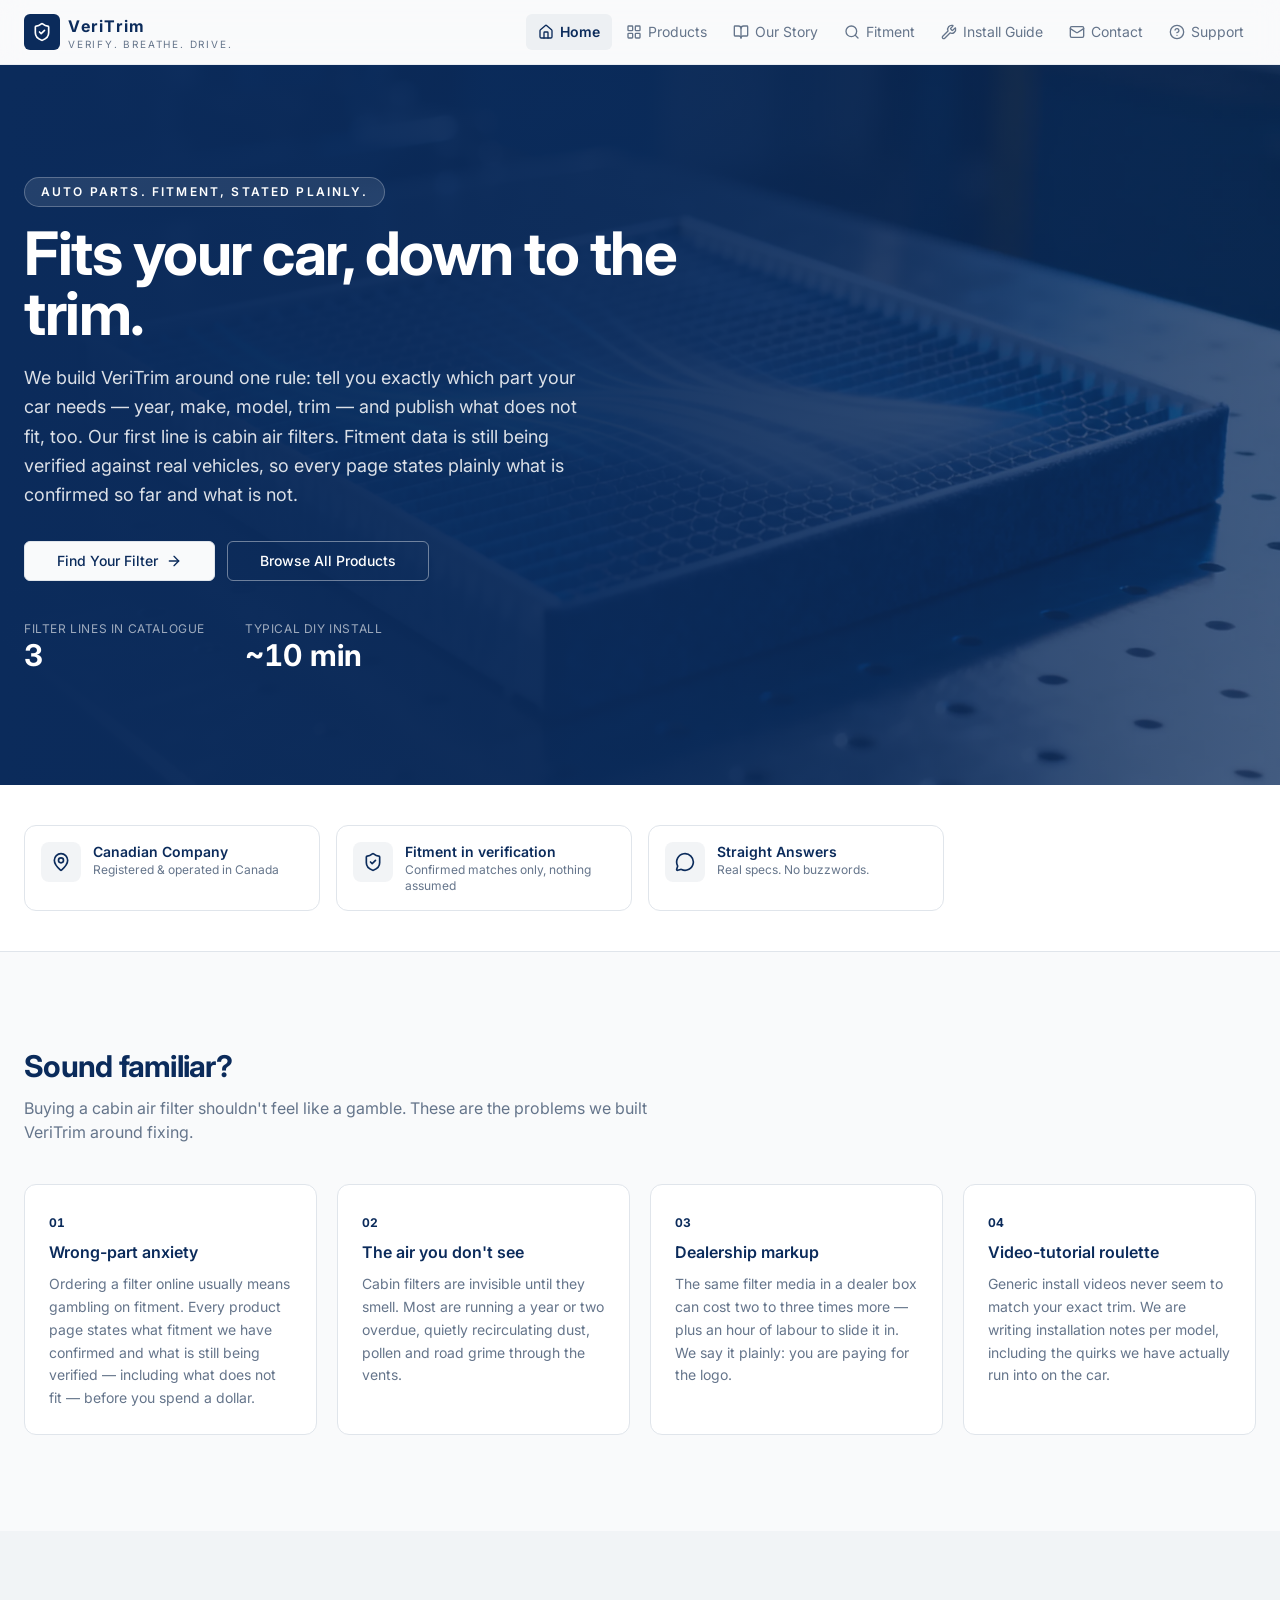
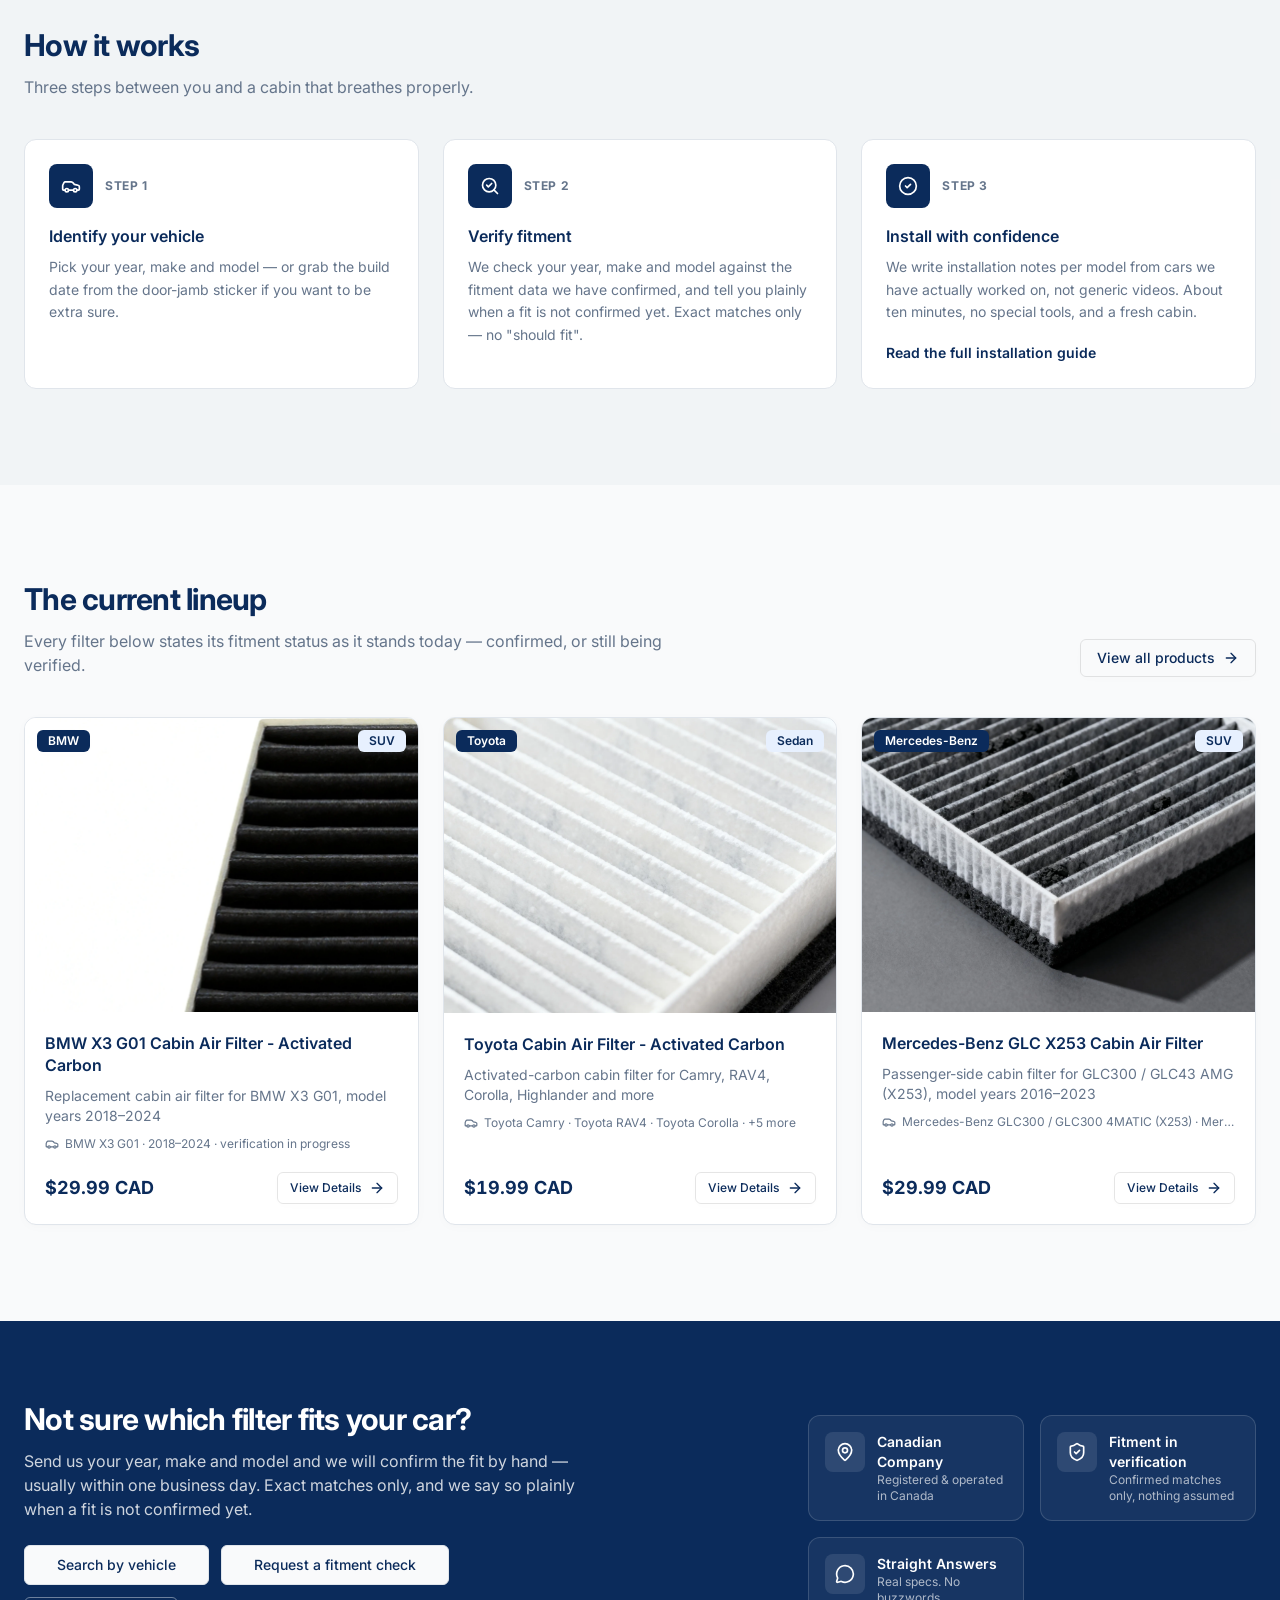
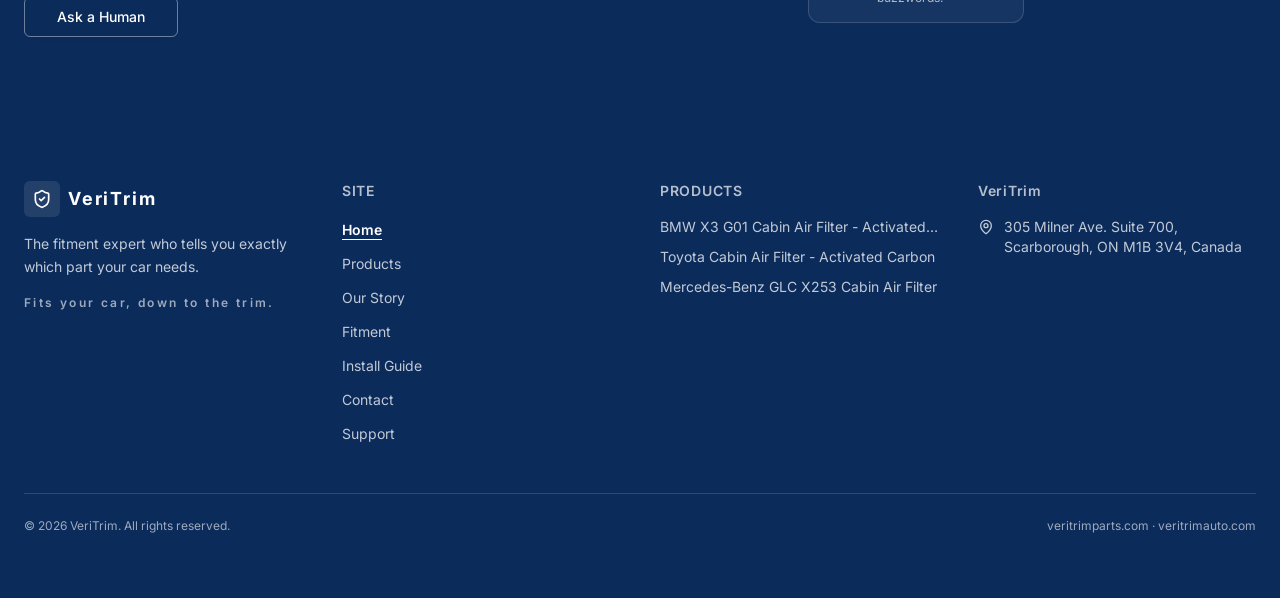
==== commit 9271c751: "Brand alignment (1/4): positioning & slogan copy — auto parts brand title/meta/hero, footer slogan, " ====
--- a/index.html
+++ b/index.html
@@ -3,18 +3,18 @@
 <head>
   <meta charset="UTF-8">
   <meta name="viewport" content="width=device-width, initial-scale=1.0">
-  <title>VeriTrim Multi-Product Cabin Air Filter Store</title>
-  <meta name="description" content="Multi-product website for VeriTrim cabin air filters featuring BMW, Mercedes-Benz, and Toyota vehicle lines">
+  <title>Parts that fit your car, down to the trim | VeriTrim</title>
+  <meta name="description" content="VeriTrim is an auto parts brand. Trim-level fitment for every part: what fits, and what does not, stated plainly. First line: cabin air filters.">
 <link rel="canonical" href="https://veritrimparts.com/">
   <meta property="og:type" content="website">
   <meta property="og:site_name" content="VeriTrim">
   <meta property="og:url" content="https://veritrimparts.com/">
-  <meta property="og:title" content="VeriTrim Multi-Product Cabin Air Filter Store">
-  <meta property="og:description" content="Multi-product website for VeriTrim cabin air filters featuring BMW, Mercedes-Benz, and Toyota vehicle lines">
+  <meta property="og:title" content="Parts that fit your car, down to the trim | VeriTrim">
+  <meta property="og:description" content="VeriTrim is an auto parts brand. Trim-level fitment for every part: what fits, and what does not, stated plainly. First line: cabin air filters.">
   <meta property="og:image" content="https://veritrimparts.com/images/hero-bg.webp">
   <meta name="twitter:card" content="summary_large_image">
-  <meta name="twitter:title" content="VeriTrim Multi-Product Cabin Air Filter Store">
-  <meta name="twitter:description" content="Multi-product website for VeriTrim cabin air filters featuring BMW, Mercedes-Benz, and Toyota vehicle lines">
+  <meta name="twitter:title" content="Parts that fit your car, down to the trim | VeriTrim">
+  <meta name="twitter:description" content="VeriTrim is an auto parts brand. Trim-level fitment for every part: what fits, and what does not, stated plainly. First line: cabin air filters.">
   <meta name="twitter:image" content="https://veritrimparts.com/images/hero-bg.webp">
   <link rel="icon" type="image/svg+xml" href="data:image/svg+xml,%3Csvg xmlns='http://www.w3.org/2000/svg' viewBox='0 0 24 24' fill='none' stroke='%230B2A5B' stroke-width='2' stroke-linecap='round' stroke-linejoin='round'%3E%3Cpath d='M20 13c0 5-3.5 7.5-7.66 8.95a1 1 0 0 1-.67-.01C7.5 20.5 4 18 4 13V6a1 1 0 0 1 1-1c2 0 4.5-1.2 6.24-2.72a1.17 1.17 0 0 1 1.52 0C14.51 3.81 17 5 19 5a1 1 0 0 1 1 1z'%3E%3C/path%3E%3Cpath d='m9 12 2 2 4-4'%3E%3C/path%3E%3C/svg%3E">
   <link rel="preconnect" href="https://fonts.googleapis.com">
@@ -48,7 +48,7 @@
 </head>
 <body>
   <div id="root">
-<header class="sticky top-0 z-50 w-full border-b border-border/60 bg-background/85 backdrop-blur-md"><div class="mx-auto flex h-16 max-w-7xl items-center justify-between gap-4 px-4 md:px-6"><a aria-current="page" class="flex items-center gap-2 active" href="index.html"><span class="flex size-9 items-center justify-center rounded-md bg-primary text-primary-foreground"><svg xmlns="http://www.w3.org/2000/svg" width="24" height="24" viewBox="0 0 24 24" fill="none" stroke="currentColor" stroke-width="2" stroke-linecap="round" stroke-linejoin="round" class="lucide lucide-shield-check size-5" aria-hidden="true"><path d="M20 13c0 5-3.5 7.5-7.66 8.95a1 1 0 0 1-.67-.01C7.5 20.5 4 18 4 13V6a1 1 0 0 1 1-1c2 0 4.5-1.2 6.24-2.72a1.17 1.17 0 0 1 1.52 0C14.51 3.81 17 5 19 5a1 1 0 0 1 1 1z"></path><path d="m9 12 2 2 4-4"></path></svg></span><span class="leading-tight"><span class="block text-base font-bold tracking-widest">VeriTrim</span><span class="block text-[10px] uppercase tracking-[0.18em] text-muted-foreground">Verify. Breathe. Drive.</span></span></a><nav class="hidden items-center gap-0.5 lg:flex" aria-label="Primary"><a aria-current="page" class="flex items-center gap-1.5 rounded-md px-3 py-2 text-sm transition-colors bg-muted font-semibold text-primary" href="index.html"><svg xmlns="http://www.w3.org/2000/svg" width="24" height="24" viewBox="0 0 24 24" fill="none" stroke="currentColor" stroke-width="2" stroke-linecap="round" stroke-linejoin="round" class="lucide lucide-house size-4 shrink-0" aria-hidden="true"><path d="M15 21v-8a1 1 0 0 0-1-1h-4a1 1 0 0 0-1 1v8"></path><path d="M3 10a2 2 0 0 1 .709-1.528l7-6a2 2 0 0 1 2.582 0l7 6A2 2 0 0 1 21 10v9a2 2 0 0 1-2 2H5a2 2 0 0 1-2-2z"></path></svg>Home</a><a class="flex items-center gap-1.5 rounded-md px-3 py-2 text-sm transition-colors text-muted-foreground hover:bg-muted/60 hover:text-foreground" href="#products"><svg xmlns="http://www.w3.org/2000/svg" width="24" height="24" viewBox="0 0 24 24" fill="none" stroke="currentColor" stroke-width="2" stroke-linecap="round" stroke-linejoin="round" class="lucide lucide-layout-grid size-4 shrink-0" aria-hidden="true"><rect width="7" height="7" x="3" y="3" rx="1"></rect><rect width="7" height="7" x="14" y="3" rx="1"></rect><rect width="7" height="7" x="14" y="14" rx="1"></rect><rect width="7" height="7" x="3" y="14" rx="1"></rect></svg>Products</a><a class="flex items-center gap-1.5 rounded-md px-3 py-2 text-sm transition-colors text-muted-foreground hover:bg-muted/60 hover:text-foreground" href="#our-story"><svg xmlns="http://www.w3.org/2000/svg" width="24" height="24" viewBox="0 0 24 24" fill="none" stroke="currentColor" stroke-width="2" stroke-linecap="round" stroke-linejoin="round" class="lucide lucide-book-open size-4 shrink-0" aria-hidden="true"><path d="M12 7v14"></path><path d="M3 18a1 1 0 0 1-1-1V4a1 1 0 0 1 1-1h5a4 4 0 0 1 4 4 4 4 0 0 1 4-4h5a1 1 0 0 1 1 1v13a1 1 0 0 1-1 1h-6a3 3 0 0 0-3 3 3 3 0 0 0-3-3z"></path></svg>Our Story</a><a class="flex items-center gap-1.5 rounded-md px-3 py-2 text-sm transition-colors text-muted-foreground hover:bg-muted/60 hover:text-foreground" href="fitment/index.html"><svg xmlns="http://www.w3.org/2000/svg" width="24" height="24" viewBox="0 0 24 24" fill="none" stroke="currentColor" stroke-width="2" stroke-linecap="round" stroke-linejoin="round" class="lucide lucide-search size-4 shrink-0" aria-hidden="true"><path d="m21 21-4.34-4.34"></path><circle cx="11" cy="11" r="8"></circle></svg>Fitment</a><a class="flex items-center gap-1.5 rounded-md px-3 py-2 text-sm transition-colors text-muted-foreground hover:bg-muted/60 hover:text-foreground" href="guides/install-cabin-air-filter/index.html"><svg xmlns="http://www.w3.org/2000/svg" width="24" height="24" viewBox="0 0 24 24" fill="none" stroke="currentColor" stroke-width="2" stroke-linecap="round" stroke-linejoin="round" class="lucide lucide-wrench size-4 shrink-0" aria-hidden="true"><path d="M14.7 6.3a1 1 0 0 0 0 1.4l1.6 1.6a1 1 0 0 0 1.4 0l3.106-3.105c.32-.322.863-.22.983.218a6 6 0 0 1-8.259 7.057l-7.91 7.91a1 1 0 0 1-2.999-3l7.91-7.91a6 6 0 0 1 7.057-8.259c.438.12.54.662.219.984z"></path></svg>Install Guide</a><a class="flex items-center gap-1.5 rounded-md px-3 py-2 text-sm transition-colors text-muted-foreground hover:bg-muted/60 hover:text-foreground" href="support/"><svg xmlns="http://www.w3.org/2000/svg" width="24" height="24" viewBox="0 0 24 24" fill="none" stroke="currentColor" stroke-width="2" stroke-linecap="round" stroke-linejoin="round" class="lucide lucide-mail size-4 shrink-0" aria-hidden="true"><path d="m22 7-8.991 5.727a2 2 0 0 1-2.009 0L2 7"></path><rect x="2" y="4" width="20" height="16" rx="2"></rect></svg>Contact</a><a class="flex items-center gap-1.5 rounded-md px-3 py-2 text-sm transition-colors text-muted-foreground hover:bg-muted/60 hover:text-foreground" href="support/"><svg xmlns="http://www.w3.org/2000/svg" width="24" height="24" viewBox="0 0 24 24" fill="none" stroke="currentColor" stroke-width="2" stroke-linecap="round" stroke-linejoin="round" class="lucide lucide-help-circle size-4 shrink-0" aria-hidden="true"><circle cx="12" cy="12" r="10"></circle><path d="M9.09 9a3 3 0 0 1 5.83 1c0 2-3 3-3 3"></path><path d="M12 17h.01"></path></svg>Support</a></nav><div class="flex items-center gap-2 lg:hidden"><button data-slot="sheet-trigger" class="inline-flex items-center justify-center gap-2 whitespace-nowrap rounded-md text-sm font-medium focus-visible:outline-none focus-visible:ring-1 focus-visible:ring-ring disabled:pointer-events-none disabled:opacity-50 [&amp;_svg]:pointer-events-none [&amp;_svg]:size-4 [&amp;_svg]:shrink-0 hover-elevate active-elevate-2 border border-transparent h-9 w-9" aria-label="Open navigation menu" type="button" aria-haspopup="dialog" aria-expanded="false" data-state="closed"><svg xmlns="http://www.w3.org/2000/svg" width="24" height="24" viewBox="0 0 24 24" fill="none" stroke="currentColor" stroke-width="2" stroke-linecap="round" stroke-linejoin="round" class="lucide lucide-menu size-5" aria-hidden="true"><path d="M4 5h16"></path><path d="M4 12h16"></path><path d="M4 19h16"></path></svg></button></div></div></header><main class="flex-1"><div class="min-h-screen bg-background"><script type="application/ld+json">{"@context":"https://schema.org","@type":"Organization","name":"VeriTrim","url":"https://veritrimparts.com/","address":{"@type":"PostalAddress","streetAddress":"305 Milner Ave. Suite 700","addressLocality":"Scarborough","addressRegion":"ON","postalCode":"M1B 3V4","addressCountry":"CA"}}</script><section class="relative w-full overflow-hidden bg-primary"><img alt="Cabin air filter product on deep blue industrial background" class="bg-linear-to-b from-gray-50/20 to-gray-200/20 absolute inset-0 h-full w-full object-cover opacity-35" loading="lazy" decoding="async" src="images/hero-bg.webp"><div class="absolute inset-0 bg-gradient-to-r from-primary via-primary/80 to-primary/30"></div><div class="relative mx-auto max-w-7xl px-4 py-20 md:px-6 md:py-28"><div class="max-w-2xl text-primary-foreground" style="opacity: 1; transform: none;"><p class="mb-4 inline-block rounded-full border border-primary-foreground/25 bg-primary-foreground/10 px-4 py-1.5 text-xs font-semibold uppercase tracking-[0.18em]">Cabin air filters. Fitment, stated plainly.</p><h1 class="text-4xl font-bold tracking-tight md:text-6xl">Verify. Breathe. Drive.</h1><p class="mt-5 max-w-xl text-base leading-relaxed text-primary-foreground/85 md:text-lg">We build VeriTrim around one rule: tell you exactly which cabin air filter your car needs — year, make, model — and publish what does not fit, too. Fitment data is still being verified against real vehicles, so every page states plainly what is confirmed so far and what is not. Just cleaner air in about ten minutes.</p><div class="mt-8 flex flex-wrap gap-3"><a data-slot="button" class="inline-flex items-center justify-center gap-2 whitespace-nowrap text-sm font-medium focus-visible:outline-none focus-visible:ring-1 focus-visible:ring-ring disabled:pointer-events-none disabled:opacity-50 [&amp;_svg]:pointer-events-none [&amp;_svg]:size-4 [&amp;_svg]:shrink-0 hover-elevate active-elevate-2 border border-primary-border min-h-10 rounded-md px-8 bg-background text-foreground hover:bg-background/90" href="fitment/index.html">Find Your Filter<svg xmlns="http://www.w3.org/2000/svg" width="24" height="24" viewBox="0 0 24 24" fill="none" stroke="currentColor" stroke-width="2" stroke-linecap="round" stroke-linejoin="round" class="lucide lucide-arrow-right size-4" aria-hidden="true"><path d="M5 12h14"></path><path d="m12 5 7 7-7 7"></path></svg></a><a data-slot="button" class="inline-flex items-center justify-center gap-2 whitespace-nowrap text-sm font-medium focus-visible:outline-none focus-visible:ring-1 focus-visible:ring-ring disabled:pointer-events-none disabled:opacity-50 [&amp;_svg]:pointer-events-none [&amp;_svg]:size-4 [&amp;_svg]:shrink-0 hover-elevate active-elevate-2 border [border-color:var(--button-outline)] shadow-xs active:shadow-none min-h-10 rounded-md px-8 border-primary-foreground/40 bg-transparent text-primary-foreground hover:bg-primary-foreground/10 hover:text-primary-foreground" href="#products">Browse All Products</a></div><dl class="mt-10 flex flex-wrap gap-x-10 gap-y-4"><div><dt class="text-xs uppercase tracking-wider text-primary-foreground/60">Filter lines in catalogue</dt><dd class="text-2xl font-bold tabular-nums md:text-3xl">3</dd></div><div><dt class="text-xs uppercase tracking-wider text-primary-foreground/60">Typical DIY install</dt><dd class="text-2xl font-bold tabular-nums md:text-3xl">~10 min</dd></div></dl></div></div></section><section class="w-full border-b border-border bg-card py-10"><div class="mx-auto max-w-7xl px-4 md:px-6"><div class="grid gap-4 grid-cols-2 lg:grid-cols-4"><div class="flex items-start gap-3 rounded-xl border p-4 border-border bg-card"><span class="flex size-10 shrink-0 items-center justify-center rounded-lg bg-primary/5 text-primary"><svg xmlns="http://www.w3.org/2000/svg" width="24" height="24" viewBox="0 0 24 24" fill="none" stroke="currentColor" stroke-width="2" stroke-linecap="round" stroke-linejoin="round" class="lucide lucide-map-pin size-5" aria-hidden="true"><path d="M20 10c0 4.993-5.539 10.193-7.399 11.799a1 1 0 0 1-1.202 0C9.539 20.193 4 14.993 4 10a8 8 0 0 1 16 0"></path><circle cx="12" cy="10" r="3"></circle></svg></span><span class="min-w-0" style="min-width: 0; flex: 1;"><span class="block text-sm font-semibold">Canadian Company</span><span class="block text-xs text-muted-foreground">Registered &amp; operated in Canada</span></span></div><div class="flex items-start gap-3 rounded-xl border p-4 border-border bg-card"><span class="flex size-10 shrink-0 items-center justify-center rounded-lg bg-primary/5 text-primary"><svg xmlns="http://www.w3.org/2000/svg" width="24" height="24" viewBox="0 0 24 24" fill="none" stroke="currentColor" stroke-width="2" stroke-linecap="round" stroke-linejoin="round" class="lucide lucide-shield-check size-5" aria-hidden="true"><path d="M20 13c0 5-3.5 7.5-7.66 8.95a1 1 0 0 1-.67-.01C7.5 20.5 4 18 4 13V6a1 1 0 0 1 1-1c2 0 4.5-1.2 6.24-2.72a1.17 1.17 0 0 1 1.52 0C14.51 3.81 17 5 19 5a1 1 0 0 1 1 1z"></path><path d="m9 12 2 2 4-4"></path></svg></span><span class="min-w-0" style="min-width: 0; flex: 1;"><span class="block text-sm font-semibold">Fitment in verification</span><span class="block text-xs text-muted-foreground">Confirmed matches only, nothing assumed</span></span></div><div class="flex items-start gap-3 rounded-xl border p-4 border-border bg-card"><span class="flex size-10 shrink-0 items-center justify-center rounded-lg bg-primary/5 text-primary"><svg xmlns="http://www.w3.org/2000/svg" width="24" height="24" viewBox="0 0 24 24" fill="none" stroke="currentColor" stroke-width="2" stroke-linecap="round" stroke-linejoin="round" class="lucide lucide-message-circle size-5" aria-hidden="true"><path d="M2.992 16.342a2 2 0 0 1 .094 1.167l-1.065 3.29a1 1 0 0 0 1.236 1.168l3.413-.998a2 2 0 0 1 1.099.092 10 10 0 1 0-4.777-4.719"></path></svg></span><span class="min-w-0" style="min-width: 0; flex: 1;"><span class="block text-sm font-semibold">Straight Answers</span><span class="block text-xs text-muted-foreground">Real specs. No buzzwords.</span></span></div></div></div></section><section id="our-story" class="w-full py-16 md:py-24"><div class="mx-auto max-w-7xl px-4 md:px-6"><div class="mb-10 max-w-2xl"><h2 class="text-2xl font-bold tracking-tight md:text-3xl">Sound familiar?</h2><p class="mt-3 text-muted-foreground">Buying a cabin air filter shouldn't feel like a gamble. These are the problems we built VeriTrim around fixing.</p></div><div class="grid grid-cols-1 gap-5 md:grid-cols-2 lg:grid-cols-4"><div class="rounded-xl border border-border bg-card p-6" style="opacity: 0; transform: translateY(20px);"><span class="text-xs font-bold tabular-nums text-primary">01</span><h3 class="mt-2 font-semibold leading-snug">Wrong-part anxiety</h3><p class="mt-2.5 text-sm leading-relaxed text-muted-foreground">Ordering a filter online usually means gambling on fitment. Every product page states what fitment we have confirmed and what is still being verified — including what does not fit — before you spend a dollar.</p></div><div class="rounded-xl border border-border bg-card p-6" style="opacity: 0; transform: translateY(20px);"><span class="text-xs font-bold tabular-nums text-primary">02</span><h3 class="mt-2 font-semibold leading-snug">The air you don't see</h3><p class="mt-2.5 text-sm leading-relaxed text-muted-foreground">Cabin filters are invisible until they smell. Most are running a year or two overdue, quietly recirculating dust, pollen and road grime through the vents.</p></div><div class="rounded-xl border border-border bg-card p-6" style="opacity: 0; transform: translateY(20px);"><span class="text-xs font-bold tabular-nums text-primary">03</span><h3 class="mt-2 font-semibold leading-snug">Dealership markup</h3><p class="mt-2.5 text-sm leading-relaxed text-muted-foreground">The same filter media in a dealer box can cost two to three times more — plus an hour of labour to slide it in. We say it plainly: you are paying for the logo.</p></div><div class="rounded-xl border border-border bg-card p-6" style="opacity: 0; transform: translateY(20px);"><span class="text-xs font-bold tabular-nums text-primary">04</span><h3 class="mt-2 font-semibold leading-snug">Video-tutorial roulette</h3><p class="mt-2.5 text-sm leading-relaxed text-muted-foreground">Generic install videos never seem to match your exact trim. We are writing installation notes per model, including the quirks we have actually run into on the car.</p></div></div></div></section><section id="install-guide" class="w-full bg-muted/60 py-16 md:py-24"><div class="mx-auto max-w-7xl px-4 md:px-6"><div class="mb-10 max-w-2xl"><h2 class="text-2xl font-bold tracking-tight md:text-3xl">How it works</h2><p class="mt-3 text-muted-foreground">Three steps between you and a cabin that breathes properly.</p></div><div class="grid grid-cols-1 gap-6 md:grid-cols-3"><div class="rounded-xl border border-border bg-card p-6" style="opacity: 0; transform: translateY(20px);"><div class="flex items-center gap-3"><span class="flex size-11 items-center justify-center rounded-lg bg-primary text-primary-foreground"><svg xmlns="http://www.w3.org/2000/svg" width="24" height="24" viewBox="0 0 24 24" fill="none" stroke="currentColor" stroke-width="2" stroke-linecap="round" stroke-linejoin="round" class="lucide lucide-car size-5" aria-hidden="true"><path d="M19 17h2c.6 0 1-.4 1-1v-3c0-.9-.7-1.7-1.5-1.9C18.7 10.6 16 10 16 10s-1.3-1.4-2.2-2.3c-.5-.4-1.1-.7-1.8-.7H5c-.6 0-1.1.4-1.4.9l-1.4 2.9A3.7 3.7 0 0 0 2 12v4c0 .6.4 1 1 1h2"></path><circle cx="7" cy="17" r="2"></circle><path d="M9 17h6"></path><circle cx="17" cy="17" r="2"></circle></svg></span><span class="text-xs font-bold uppercase tracking-wider text-muted-foreground">Step 1</span></div><h3 class="mt-4 font-semibold">Identify your vehicle</h3><p class="mt-2 text-sm leading-relaxed text-muted-foreground">Pick your year, make and model — or grab the build date from the door-jamb sticker if you want to be extra sure.</p></div><div class="rounded-xl border border-border bg-card p-6" style="opacity: 0; transform: translateY(20px);"><div class="flex items-center gap-3"><span class="flex size-11 items-center justify-center rounded-lg bg-primary text-primary-foreground"><svg xmlns="http://www.w3.org/2000/svg" width="24" height="24" viewBox="0 0 24 24" fill="none" stroke="currentColor" stroke-width="2" stroke-linecap="round" stroke-linejoin="round" class="lucide lucide-search-check size-5" aria-hidden="true"><path d="m8 11 2 2 4-4"></path><circle cx="11" cy="11" r="8"></circle><path d="m21 21-4.3-4.3"></path></svg></span><span class="text-xs font-bold uppercase tracking-wider text-muted-foreground">Step 2</span></div><h3 class="mt-4 font-semibold">Verify fitment</h3><p class="mt-2 text-sm leading-relaxed text-muted-foreground">We check your year, make and model against the fitment data we have confirmed, and tell you plainly when a fit is not confirmed yet. Exact matches only — no "should fit".</p></div><div class="rounded-xl border border-border bg-card p-6" style="opacity: 0; transform: translateY(20px);"><div class="flex items-center gap-3"><span class="flex size-11 items-center justify-center rounded-lg bg-primary text-primary-foreground"><svg xmlns="http://www.w3.org/2000/svg" width="24" height="24" viewBox="0 0 24 24" fill="none" stroke="currentColor" stroke-width="2" stroke-linecap="round" stroke-linejoin="round" class="lucide lucide-circle-check size-5" aria-hidden="true"><circle cx="12" cy="12" r="10"></circle><path d="m9 12 2 2 4-4"></path></svg></span><span class="text-xs font-bold uppercase tracking-wider text-muted-foreground">Step 3</span></div><h3 class="mt-4 font-semibold">Install with confidence</h3><p class="mt-2 text-sm leading-relaxed text-muted-foreground">We write installation notes per model from cars we have actually worked on, not generic videos. About ten minutes, no special tools, and a fresh cabin.</p><p class="mt-4"><a class="inline-flex items-center gap-2 text-sm font-semibold text-primary transition-colors hover:text-foreground" href="guides/install-cabin-air-filter/index.html">Read the full installation guide</a></p></div></div></div></section><section id="products" class="w-full py-16 md:py-24"><div class="mx-auto max-w-7xl px-4 md:px-6"><div class="mb-10 flex flex-wrap items-end justify-between gap-4"><div class="max-w-2xl"><h2 class="text-2xl font-bold tracking-tight md:text-3xl">The current lineup</h2><p class="mt-3 text-muted-foreground">Every filter below states its fitment status as it stands today — confirmed, or still being verified.</p></div><a data-slot="button" class="inline-flex items-center justify-center gap-2 whitespace-nowrap rounded-md text-sm font-medium focus-visible:outline-none focus-visible:ring-1 focus-visible:ring-ring disabled:pointer-events-none disabled:opacity-50 [&amp;_svg]:pointer-events-none [&amp;_svg]:size-4 [&amp;_svg]:shrink-0 hover-elevate active-elevate-2 border [border-color:var(--button-outline)] shadow-xs active:shadow-none min-h-9 px-4 py-2" href="#products">View all products<svg xmlns="http://www.w3.org/2000/svg" width="24" height="24" viewBox="0 0 24 24" fill="none" stroke="currentColor" stroke-width="2" stroke-linecap="round" stroke-linejoin="round" class="lucide lucide-arrow-right size-4" aria-hidden="true"><path d="M5 12h14"></path><path d="m12 5 7 7-7 7"></path></svg></a></div><div class="grid grid-cols-1 gap-6 sm:grid-cols-2 lg:grid-cols-3"><div style="opacity: 0; transform: translateY(20px);"><div class="rounded-xl border bg-card border-card-border text-card-foreground shadow-sm group flex h-full flex-col overflow-hidden transition-shadow hover:shadow-md"><div class="relative aspect-[4/3] overflow-hidden bg-muted"><img alt="BMW X3 G01 Cabin Air Filter - Activated Carbon" class="bg-linear-to-b from-gray-50/20 to-gray-200/20 h-full w-full object-cover transition-transform duration-500 group-hover:scale-[1.04]" loading="lazy" decoding="async" src="images/bmw-x3-product.webp"><div class="whitespace-nowrap inline-flex items-center rounded-md border px-2.5 py-0.5 text-xs font-semibold hover-elevate border-transparent shadow-xs !absolute left-3 top-3 z-20 bg-primary text-primary-foreground">BMW</div><div class="whitespace-nowrap inline-flex items-center rounded-md border px-2.5 py-0.5 text-xs font-semibold hover-elevate border-transparent bg-secondary text-secondary-foreground !absolute right-3 top-3 z-20">SUV</div></div><div class="flex-1 space-y-2.5 p-5"><a id="products/VT-CAF-2001C1" class="block" href="products/bmw-x3-g01-cabin-air-filter/index.html"><h3 class="line-clamp-2 font-semibold leading-snug transition-colors group-hover:text-primary">BMW X3 G01 Cabin Air Filter - Activated Carbon</h3></a><p class="line-clamp-2 text-sm text-muted-foreground">Replacement cabin air filter for BMW X3 G01, model years 2018–2024</p><p class="flex items-center gap-1.5 text-xs text-muted-foreground"><svg xmlns="http://www.w3.org/2000/svg" width="24" height="24" viewBox="0 0 24 24" fill="none" stroke="currentColor" stroke-width="2" stroke-linecap="round" stroke-linejoin="round" class="lucide lucide-car size-3.5 shrink-0" aria-hidden="true"><path d="M19 17h2c.6 0 1-.4 1-1v-3c0-.9-.7-1.7-1.5-1.9C18.7 10.6 16 10 16 10s-1.3-1.4-2.2-2.3c-.5-.4-1.1-.7-1.8-.7H5c-.6 0-1.1.4-1.4.9l-1.4 2.9A3.7 3.7 0 0 0 2 12v4c0 .6.4 1 1 1h2"></path><circle cx="7" cy="17" r="2"></circle><path d="M9 17h6"></path><circle cx="17" cy="17" r="2"></circle></svg><span class="truncate">BMW X3 G01 · 2018–2024 · verification in progress</span></p></div><div class="flex items-center justify-between gap-3 p-5 pt-0"><span class="shrink-0 text-lg font-bold tabular-nums">$29.99 CAD</span><a data-slot="button" class="inline-flex items-center justify-center gap-2 whitespace-nowrap font-medium focus-visible:outline-none focus-visible:ring-1 focus-visible:ring-ring disabled:pointer-events-none disabled:opacity-50 [&amp;_svg]:pointer-events-none [&amp;_svg]:size-4 [&amp;_svg]:shrink-0 hover-elevate active-elevate-2 border [border-color:var(--button-outline)] shadow-xs active:shadow-none min-h-8 rounded-md px-3 text-xs" href="products/bmw-x3-g01-cabin-air-filter/index.html">View Details<svg xmlns="http://www.w3.org/2000/svg" width="24" height="24" viewBox="0 0 24 24" fill="none" stroke="currentColor" stroke-width="2" stroke-linecap="round" stroke-linejoin="round" class="lucide lucide-arrow-right size-4" aria-hidden="true"><path d="M5 12h14"></path><path d="m12 5 7 7-7 7"></path></svg></a></div></div></div><div style="opacity: 0; transform: translateY(20px);"><div class="rounded-xl border bg-card border-card-border text-card-foreground shadow-sm group flex h-full flex-col overflow-hidden transition-shadow hover:shadow-md"><div class="relative aspect-[4/3] overflow-hidden bg-muted"><img alt="VeriTrim activated carbon cabin air filter for Toyota" class="bg-linear-to-b from-gray-50/20 to-gray-200/20 h-full w-full object-cover transition-transform duration-500 group-hover:scale-[1.04]" loading="lazy" decoding="async" src="images/toyota-cf10285.webp"><div class="whitespace-nowrap inline-flex items-center rounded-md border px-2.5 py-0.5 text-xs font-semibold hover-elevate border-transparent shadow-xs !absolute left-3 top-3 z-20 bg-primary text-primary-foreground">Toyota</div><div class="whitespace-nowrap inline-flex items-center rounded-md border px-2.5 py-0.5 text-xs font-semibold hover-elevate border-transparent bg-secondary text-secondary-foreground !absolute right-3 top-3 z-20">Sedan</div></div><div class="flex-1 space-y-2.5 p-5"><a id="products/VT-CAF-1003C1" class="block" href="products/toyota-cabin-air-filter/index.html"><h3 class="line-clamp-2 font-semibold leading-snug transition-colors group-hover:text-primary">Toyota Cabin Air Filter - Activated Carbon</h3></a><p class="line-clamp-2 text-sm text-muted-foreground">Activated-carbon cabin filter for Camry, RAV4, Corolla, Highlander and more</p><p class="flex items-center gap-1.5 text-xs text-muted-foreground"><svg xmlns="http://www.w3.org/2000/svg" width="24" height="24" viewBox="0 0 24 24" fill="none" stroke="currentColor" stroke-width="2" stroke-linecap="round" stroke-linejoin="round" class="lucide lucide-car size-3.5 shrink-0" aria-hidden="true"><path d="M19 17h2c.6 0 1-.4 1-1v-3c0-.9-.7-1.7-1.5-1.9C18.7 10.6 16 10 16 10s-1.3-1.4-2.2-2.3c-.5-.4-1.1-.7-1.8-.7H5c-.6 0-1.1.4-1.4.9l-1.4 2.9A3.7 3.7 0 0 0 2 12v4c0 .6.4 1 1 1h2"></path><circle cx="7" cy="17" r="2"></circle><path d="M9 17h6"></path><circle cx="17" cy="17" r="2"></circle></svg><span class="truncate">Toyota Camry · Toyota RAV4 · Toyota Corolla · +5 more</span></p></div><div class="flex items-center justify-between gap-3 p-5 pt-0"><span class="shrink-0 text-lg font-bold tabular-nums">$19.99 CAD</span><a data-slot="button" class="inline-flex items-center justify-center gap-2 whitespace-nowrap font-medium focus-visible:outline-none focus-visible:ring-1 focus-visible:ring-ring disabled:pointer-events-none disabled:opacity-50 [&amp;_svg]:pointer-events-none [&amp;_svg]:size-4 [&amp;_svg]:shrink-0 hover-elevate active-elevate-2 border [border-color:var(--button-outline)] shadow-xs active:shadow-none min-h-8 rounded-md px-3 text-xs" href="products/toyota-cabin-air-filter/index.html">View Details<svg xmlns="http://www.w3.org/2000/svg" width="24" height="24" viewBox="0 0 24 24" fill="none" stroke="currentColor" stroke-width="2" stroke-linecap="round" stroke-linejoin="round" class="lucide lucide-arrow-right size-4" aria-hidden="true"><path d="M5 12h14"></path><path d="m12 5 7 7-7 7"></path></svg></a></div></div></div><div style="opacity: 0; transform: translateY(20px);"><div class="rounded-xl border bg-card border-card-border text-card-foreground shadow-sm group flex h-full flex-col overflow-hidden transition-shadow hover:shadow-md"><div class="relative aspect-[4/3] overflow-hidden bg-muted"><img alt="Mercedes-Benz GLC X253 Cabin Air Filter" class="bg-linear-to-b from-gray-50/20 to-gray-200/20 h-full w-full object-cover transition-transform duration-500 group-hover:scale-[1.04]" loading="lazy" decoding="async" src="images/mercedes-glc.webp"><div class="whitespace-nowrap inline-flex items-center rounded-md border px-2.5 py-0.5 text-xs font-semibold hover-elevate border-transparent shadow-xs !absolute left-3 top-3 z-20 bg-primary text-primary-foreground">Mercedes-Benz</div><div class="whitespace-nowrap inline-flex items-center rounded-md border px-2.5 py-0.5 text-xs font-semibold hover-elevate border-transparent bg-secondary text-secondary-foreground !absolute right-3 top-3 z-20">SUV</div></div><div class="flex-1 space-y-2.5 p-5"><a id="products/VT-CAF-2003S1" class="block" href="products/mercedes-benz-glc-x253-cabin-air-filter/index.html"><h3 class="line-clamp-2 font-semibold leading-snug transition-colors group-hover:text-primary">Mercedes-Benz GLC X253 Cabin Air Filter</h3></a><p class="line-clamp-2 text-sm text-muted-foreground">Passenger-side cabin filter for GLC300 / GLC43 AMG (X253), model years 2016–2023</p><p class="flex items-center gap-1.5 text-xs text-muted-foreground"><svg xmlns="http://www.w3.org/2000/svg" width="24" height="24" viewBox="0 0 24 24" fill="none" stroke="currentColor" stroke-width="2" stroke-linecap="round" stroke-linejoin="round" class="lucide lucide-car size-3.5 shrink-0" aria-hidden="true"><path d="M19 17h2c.6 0 1-.4 1-1v-3c0-.9-.7-1.7-1.5-1.9C18.7 10.6 16 10 16 10s-1.3-1.4-2.2-2.3c-.5-.4-1.1-.7-1.8-.7H5c-.6 0-1.1.4-1.4.9l-1.4 2.9A3.7 3.7 0 0 0 2 12v4c0 .6.4 1 1 1h2"></path><circle cx="7" cy="17" r="2"></circle><path d="M9 17h6"></path><circle cx="17" cy="17" r="2"></circle></svg><span class="truncate">Mercedes-Benz GLC300 / GLC300 4MATIC (X253) · Mercedes-Benz GLC43 AMG (X253) · +1 more</span></p></div><div class="flex items-center justify-between gap-3 p-5 pt-0"><span class="shrink-0 text-lg font-bold tabular-nums">$29.99 CAD</span><a data-slot="button" class="inline-flex items-center justify-center gap-2 whitespace-nowrap font-medium focus-visible:outline-none focus-visible:ring-1 focus-visible:ring-ring disabled:pointer-events-none disabled:opacity-50 [&amp;_svg]:pointer-events-none [&amp;_svg]:size-4 [&amp;_svg]:shrink-0 hover-elevate active-elevate-2 border [border-color:var(--button-outline)] shadow-xs active:shadow-none min-h-8 rounded-md px-3 text-xs" href="products/mercedes-benz-glc-x253-cabin-air-filter/index.html">View Details<svg xmlns="http://www.w3.org/2000/svg" width="24" height="24" viewBox="0 0 24 24" fill="none" stroke="currentColor" stroke-width="2" stroke-linecap="round" stroke-linejoin="round" class="lucide lucide-arrow-right size-4" aria-hidden="true"><path d="M5 12h14"></path><path d="m12 5 7 7-7 7"></path></svg></a></div></div></div></div></div></section><section id="fitment" class="w-full bg-primary py-16 md:py-20"><div class="mx-auto max-w-7xl px-4 md:px-6"><div class="flex flex-col items-start justify-between gap-8 lg:flex-row lg:items-center"><div class="max-w-xl text-primary-foreground"><h2 class="text-2xl font-bold tracking-tight md:text-3xl">Not sure which filter fits your car?</h2><p class="mt-3 text-primary-foreground/80">Send us your year, make and model and we will confirm the fit by hand — usually within one business day. Exact matches only, and we say so plainly when a fit is not confirmed yet.</p><div class="mt-6 flex flex-wrap gap-3"><a data-slot="button" class="inline-flex items-center justify-center gap-2 whitespace-nowrap text-sm font-medium focus-visible:outline-none focus-visible:ring-1 focus-visible:ring-ring disabled:pointer-events-none disabled:opacity-50 [&amp;_svg]:pointer-events-none [&amp;_svg]:size-4 [&amp;_svg]:shrink-0 hover-elevate active-elevate-2 border border-primary-border min-h-10 rounded-md px-8 bg-background text-foreground hover:bg-background/90" href="fitment/index.html">Search by vehicle</a><a data-slot="button" class="inline-flex items-center justify-center gap-2 whitespace-nowrap text-sm font-medium focus-visible:outline-none focus-visible:ring-1 focus-visible:ring-ring disabled:pointer-events-none disabled:opacity-50 [&amp;_svg]:pointer-events-none [&amp;_svg]:size-4 [&amp;_svg]:shrink-0 hover-elevate active-elevate-2 border border-primary-border min-h-10 rounded-md px-8 bg-background text-foreground hover:bg-background/90" href="support/">Request a fitment check</a><a data-slot="button" class="inline-flex items-center justify-center gap-2 whitespace-nowrap text-sm font-medium focus-visible:outline-none focus-visible:ring-1 focus-visible:ring-ring disabled:pointer-events-none disabled:opacity-50 [&amp;_svg]:pointer-events-none [&amp;_svg]:size-4 [&amp;_svg]:shrink-0 hover-elevate active-elevate-2 border [border-color:var(--button-outline)] shadow-xs active:shadow-none min-h-10 rounded-md px-8 border-primary-foreground/40 bg-transparent text-primary-foreground hover:bg-primary-foreground/10 hover:text-primary-foreground" href="support/">Ask a Human</a></div></div><div class="w-full max-w-md"><div class="grid gap-4 grid-cols-1 sm:grid-cols-2 trust-badge-grid" style="min-width: 0;"><div class="flex items-start gap-3 rounded-xl border p-4 border-primary-foreground/15 bg-primary-foreground/5" style="min-width: 0; overflow-wrap: break-word; word-wrap: break-word;"><span class="flex size-10 shrink-0 items-center justify-center rounded-lg bg-primary-foreground/10 text-primary-foreground"><svg xmlns="http://www.w3.org/2000/svg" width="24" height="24" viewBox="0 0 24 24" fill="none" stroke="currentColor" stroke-width="2" stroke-linecap="round" stroke-linejoin="round" class="lucide lucide-map-pin size-5" aria-hidden="true"><path d="M20 10c0 4.993-5.539 10.193-7.399 11.799a1 1 0 0 1-1.202 0C9.539 20.193 4 14.993 4 10a8 8 0 0 1 16 0"></path><circle cx="12" cy="10" r="3"></circle></svg></span><span class="min-w-0" style="min-width: 0; flex: 1;"><span class="block text-sm font-semibold text-primary-foreground">Canadian Company</span><span class="block text-xs text-primary-foreground/65">Registered &amp; operated in Canada</span></span></div><div class="flex items-start gap-3 rounded-xl border p-4 border-primary-foreground/15 bg-primary-foreground/5" style="min-width: 0; overflow-wrap: break-word; word-wrap: break-word;"><span class="flex size-10 shrink-0 items-center justify-center rounded-lg bg-primary-foreground/10 text-primary-foreground"><svg xmlns="http://www.w3.org/2000/svg" width="24" height="24" viewBox="0 0 24 24" fill="none" stroke="currentColor" stroke-width="2" stroke-linecap="round" stroke-linejoin="round" class="lucide lucide-shield-check size-5" aria-hidden="true"><path d="M20 13c0 5-3.5 7.5-7.66 8.95a1 1 0 0 1-.67-.01C7.5 20.5 4 18 4 13V6a1 1 0 0 1 1-1c2 0 4.5-1.2 6.24-2.72a1.17 1.17 0 0 1 1.52 0C14.51 3.81 17 5 19 5a1 1 0 0 1 1 1z"></path><path d="m9 12 2 2 4-4"></path></svg></span><span class="min-w-0" style="min-width: 0; flex: 1;"><span class="block text-sm font-semibold text-primary-foreground">Fitment in verification</span><span class="block text-xs text-primary-foreground/65">Confirmed matches only, nothing assumed</span></span></div><div class="flex items-start gap-3 rounded-xl border p-4 border-primary-foreground/15 bg-primary-foreground/5" style="min-width: 0; overflow-wrap: break-word; word-wrap: break-word;"><span class="flex size-10 shrink-0 items-center justify-center rounded-lg bg-primary-foreground/10 text-primary-foreground"><svg xmlns="http://www.w3.org/2000/svg" width="24" height="24" viewBox="0 0 24 24" fill="none" stroke="currentColor" stroke-width="2" stroke-linecap="round" stroke-linejoin="round" class="lucide lucide-message-circle size-5" aria-hidden="true"><path d="M2.992 16.342a2 2 0 0 1 .094 1.167l-1.065 3.29a1 1 0 0 0 1.236 1.168l3.413-.998a2 2 0 0 1 1.099.092 10 10 0 1 0-4.777-4.719"></path></svg></span><span class="min-w-0" style="min-width: 0; flex: 1;"><span class="block text-sm font-semibold text-primary-foreground">Straight Answers</span><span class="block text-xs text-primary-foreground/65">Real specs. No buzzwords.</span></span></div></div></div></div></div></section></div></main><footer class="w-full bg-primary text-primary-foreground"><div class="mx-auto max-w-7xl px-4 py-12 md:px-6 md:py-16"><div class="grid grid-cols-1 gap-10 md:grid-cols-2 lg:grid-cols-4"><div class="space-y-4"><div class="flex items-center gap-2"><span class="flex size-9 items-center justify-center rounded-md bg-primary-foreground/10"><svg xmlns="http://www.w3.org/2000/svg" width="24" height="24" viewBox="0 0 24 24" fill="none" stroke="currentColor" stroke-width="2" stroke-linecap="round" stroke-linejoin="round" class="lucide lucide-shield-check size-5" aria-hidden="true"><path d="M20 13c0 5-3.5 7.5-7.66 8.95a1 1 0 0 1-.67-.01C7.5 20.5 4 18 4 13V6a1 1 0 0 1 1-1c2 0 4.5-1.2 6.24-2.72a1.17 1.17 0 0 1 1.52 0C14.51 3.81 17 5 19 5a1 1 0 0 1 1 1z"></path><path d="m9 12 2 2 4-4"></path></svg></span><span class="text-lg font-bold tracking-widest">VeriTrim</span></div><p class="text-sm leading-relaxed text-primary-foreground/75">The fitment expert who tells you exactly which part your car needs.</p><p class="text-xs font-semibold uppercase tracking-[0.2em] text-primary-foreground/60">Verify. Breathe. Drive.</p></div><div><h3 class="mb-4 text-sm font-semibold uppercase tracking-wider text-primary-foreground/70">Site</h3><ul class="space-y-2.5"><li><a aria-current="page" class="text-sm font-semibold text-primary-foreground underline underline-offset-4" href="index.html">Home</a></li><li><a class="text-sm text-primary-foreground/75 transition-colors hover:text-primary-foreground" href="#products">Products</a></li><li><a class="text-sm text-primary-foreground/75 transition-colors hover:text-primary-foreground" href="#our-story">Our Story</a></li><li><a class="text-sm text-primary-foreground/75 transition-colors hover:text-primary-foreground" href="fitment/index.html">Fitment</a></li><li><a class="text-sm text-primary-foreground/75 transition-colors hover:text-primary-foreground" href="guides/install-cabin-air-filter/index.html">Install Guide</a></li><li><a class="text-sm text-primary-foreground/75 transition-colors hover:text-primary-foreground" href="support/">Contact</a></li><li><a class="text-sm text-primary-foreground/75 transition-colors hover:text-primary-foreground" href="support/">Support</a></li></ul></div><div><h3 class="mb-4 text-sm font-semibold uppercase tracking-wider text-primary-foreground/70">Products</h3><ul class="space-y-2.5"><li><a class="line-clamp-1 text-sm text-primary-foreground/75 transition-colors hover:text-primary-foreground" href="products/bmw-x3-g01-cabin-air-filter/index.html">BMW X3 G01 Cabin Air Filter - Activated Carbon</a></li><li><a class="line-clamp-1 text-sm text-primary-foreground/75 transition-colors hover:text-primary-foreground" href="products/toyota-cabin-air-filter/index.html">Toyota Cabin Air Filter - Activated Carbon</a></li><li><a class="line-clamp-1 text-sm text-primary-foreground/75 transition-colors hover:text-primary-foreground" href="products/mercedes-benz-glc-x253-cabin-air-filter/index.html">Mercedes-Benz GLC X253 Cabin Air Filter</a></li></ul></div><div><h3 class="mb-4 text-sm font-semibold tracking-wider text-primary-foreground/70">VeriTrim</h3><ul class="space-y-3 text-sm text-primary-foreground/75"><li class="flex gap-2.5"><svg xmlns="http://www.w3.org/2000/svg" width="24" height="24" viewBox="0 0 24 24" fill="none" stroke="currentColor" stroke-width="2" stroke-linecap="round" stroke-linejoin="round" class="lucide lucide-map-pin mt-0.5 size-4 shrink-0" aria-hidden="true"><path d="M20 10c0 4.993-5.539 10.193-7.399 11.799a1 1 0 0 1-1.202 0C9.539 20.193 4 14.993 4 10a8 8 0 0 1 16 0"></path><circle cx="12" cy="10" r="3"></circle></svg><span>305 Milner Ave. Suite 700, Scarborough, ON M1B 3V4, Canada</span></li></ul></div></div><div class="mt-12 flex flex-col items-start justify-between gap-3 border-t border-primary-foreground/15 pt-6 text-xs text-primary-foreground/60 md:flex-row md:items-center"><p>© 2026 VeriTrim. All rights reserved.</p><p>veritrimparts.com · veritrimauto.com</p></div></div></footer></footer><section aria-label="Notifications alt+T" tabindex="-1" aria-live="polite" aria-relevant="additions text" aria-atomic="false" data-react-aria-top-layer="true"></section>
+<header class="sticky top-0 z-50 w-full border-b border-border/60 bg-background/85 backdrop-blur-md"><div class="mx-auto flex h-16 max-w-7xl items-center justify-between gap-4 px-4 md:px-6"><a aria-current="page" class="flex items-center gap-2 active" href="index.html"><span class="flex size-9 items-center justify-center rounded-md bg-primary text-primary-foreground"><svg xmlns="http://www.w3.org/2000/svg" width="24" height="24" viewBox="0 0 24 24" fill="none" stroke="currentColor" stroke-width="2" stroke-linecap="round" stroke-linejoin="round" class="lucide lucide-shield-check size-5" aria-hidden="true"><path d="M20 13c0 5-3.5 7.5-7.66 8.95a1 1 0 0 1-.67-.01C7.5 20.5 4 18 4 13V6a1 1 0 0 1 1-1c2 0 4.5-1.2 6.24-2.72a1.17 1.17 0 0 1 1.52 0C14.51 3.81 17 5 19 5a1 1 0 0 1 1 1z"></path><path d="m9 12 2 2 4-4"></path></svg></span><span class="leading-tight"><span class="block text-base font-bold tracking-widest">VeriTrim</span><span class="block text-[10px] uppercase tracking-[0.18em] text-muted-foreground">Verify. Breathe. Drive.</span></span></a><nav class="hidden items-center gap-0.5 lg:flex" aria-label="Primary"><a aria-current="page" class="flex items-center gap-1.5 rounded-md px-3 py-2 text-sm transition-colors bg-muted font-semibold text-primary" href="index.html"><svg xmlns="http://www.w3.org/2000/svg" width="24" height="24" viewBox="0 0 24 24" fill="none" stroke="currentColor" stroke-width="2" stroke-linecap="round" stroke-linejoin="round" class="lucide lucide-house size-4 shrink-0" aria-hidden="true"><path d="M15 21v-8a1 1 0 0 0-1-1h-4a1 1 0 0 0-1 1v8"></path><path d="M3 10a2 2 0 0 1 .709-1.528l7-6a2 2 0 0 1 2.582 0l7 6A2 2 0 0 1 21 10v9a2 2 0 0 1-2 2H5a2 2 0 0 1-2-2z"></path></svg>Home</a><a class="flex items-center gap-1.5 rounded-md px-3 py-2 text-sm transition-colors text-muted-foreground hover:bg-muted/60 hover:text-foreground" href="#products"><svg xmlns="http://www.w3.org/2000/svg" width="24" height="24" viewBox="0 0 24 24" fill="none" stroke="currentColor" stroke-width="2" stroke-linecap="round" stroke-linejoin="round" class="lucide lucide-layout-grid size-4 shrink-0" aria-hidden="true"><rect width="7" height="7" x="3" y="3" rx="1"></rect><rect width="7" height="7" x="14" y="3" rx="1"></rect><rect width="7" height="7" x="14" y="14" rx="1"></rect><rect width="7" height="7" x="3" y="14" rx="1"></rect></svg>Products</a><a class="flex items-center gap-1.5 rounded-md px-3 py-2 text-sm transition-colors text-muted-foreground hover:bg-muted/60 hover:text-foreground" href="#our-story"><svg xmlns="http://www.w3.org/2000/svg" width="24" height="24" viewBox="0 0 24 24" fill="none" stroke="currentColor" stroke-width="2" stroke-linecap="round" stroke-linejoin="round" class="lucide lucide-book-open size-4 shrink-0" aria-hidden="true"><path d="M12 7v14"></path><path d="M3 18a1 1 0 0 1-1-1V4a1 1 0 0 1 1-1h5a4 4 0 0 1 4 4 4 4 0 0 1 4-4h5a1 1 0 0 1 1 1v13a1 1 0 0 1-1 1h-6a3 3 0 0 0-3 3 3 3 0 0 0-3-3z"></path></svg>Our Story</a><a class="flex items-center gap-1.5 rounded-md px-3 py-2 text-sm transition-colors text-muted-foreground hover:bg-muted/60 hover:text-foreground" href="fitment/index.html"><svg xmlns="http://www.w3.org/2000/svg" width="24" height="24" viewBox="0 0 24 24" fill="none" stroke="currentColor" stroke-width="2" stroke-linecap="round" stroke-linejoin="round" class="lucide lucide-search size-4 shrink-0" aria-hidden="true"><path d="m21 21-4.34-4.34"></path><circle cx="11" cy="11" r="8"></circle></svg>Fitment</a><a class="flex items-center gap-1.5 rounded-md px-3 py-2 text-sm transition-colors text-muted-foreground hover:bg-muted/60 hover:text-foreground" href="guides/install-cabin-air-filter/index.html"><svg xmlns="http://www.w3.org/2000/svg" width="24" height="24" viewBox="0 0 24 24" fill="none" stroke="currentColor" stroke-width="2" stroke-linecap="round" stroke-linejoin="round" class="lucide lucide-wrench size-4 shrink-0" aria-hidden="true"><path d="M14.7 6.3a1 1 0 0 0 0 1.4l1.6 1.6a1 1 0 0 0 1.4 0l3.106-3.105c.32-.322.863-.22.983.218a6 6 0 0 1-8.259 7.057l-7.91 7.91a1 1 0 0 1-2.999-3l7.91-7.91a6 6 0 0 1 7.057-8.259c.438.12.54.662.219.984z"></path></svg>Install Guide</a><a class="flex items-center gap-1.5 rounded-md px-3 py-2 text-sm transition-colors text-muted-foreground hover:bg-muted/60 hover:text-foreground" href="support/"><svg xmlns="http://www.w3.org/2000/svg" width="24" height="24" viewBox="0 0 24 24" fill="none" stroke="currentColor" stroke-width="2" stroke-linecap="round" stroke-linejoin="round" class="lucide lucide-mail size-4 shrink-0" aria-hidden="true"><path d="m22 7-8.991 5.727a2 2 0 0 1-2.009 0L2 7"></path><rect x="2" y="4" width="20" height="16" rx="2"></rect></svg>Contact</a><a class="flex items-center gap-1.5 rounded-md px-3 py-2 text-sm transition-colors text-muted-foreground hover:bg-muted/60 hover:text-foreground" href="support/"><svg xmlns="http://www.w3.org/2000/svg" width="24" height="24" viewBox="0 0 24 24" fill="none" stroke="currentColor" stroke-width="2" stroke-linecap="round" stroke-linejoin="round" class="lucide lucide-help-circle size-4 shrink-0" aria-hidden="true"><circle cx="12" cy="12" r="10"></circle><path d="M9.09 9a3 3 0 0 1 5.83 1c0 2-3 3-3 3"></path><path d="M12 17h.01"></path></svg>Support</a></nav><div class="flex items-center gap-2 lg:hidden"><button data-slot="sheet-trigger" class="inline-flex items-center justify-center gap-2 whitespace-nowrap rounded-md text-sm font-medium focus-visible:outline-none focus-visible:ring-1 focus-visible:ring-ring disabled:pointer-events-none disabled:opacity-50 [&amp;_svg]:pointer-events-none [&amp;_svg]:size-4 [&amp;_svg]:shrink-0 hover-elevate active-elevate-2 border border-transparent h-9 w-9" aria-label="Open navigation menu" type="button" aria-haspopup="dialog" aria-expanded="false" data-state="closed"><svg xmlns="http://www.w3.org/2000/svg" width="24" height="24" viewBox="0 0 24 24" fill="none" stroke="currentColor" stroke-width="2" stroke-linecap="round" stroke-linejoin="round" class="lucide lucide-menu size-5" aria-hidden="true"><path d="M4 5h16"></path><path d="M4 12h16"></path><path d="M4 19h16"></path></svg></button></div></div></header><main class="flex-1"><div class="min-h-screen bg-background"><script type="application/ld+json">{"@context":"https://schema.org","@type":"Organization","name":"VeriTrim","url":"https://veritrimparts.com/","address":{"@type":"PostalAddress","streetAddress":"305 Milner Ave. Suite 700","addressLocality":"Scarborough","addressRegion":"ON","postalCode":"M1B 3V4","addressCountry":"CA"}}</script><section class="relative w-full overflow-hidden bg-primary"><img alt="Cabin air filter product on deep blue industrial background" class="bg-linear-to-b from-gray-50/20 to-gray-200/20 absolute inset-0 h-full w-full object-cover opacity-35" loading="lazy" decoding="async" src="images/hero-bg.webp"><div class="absolute inset-0 bg-gradient-to-r from-primary via-primary/80 to-primary/30"></div><div class="relative mx-auto max-w-7xl px-4 py-20 md:px-6 md:py-28"><div class="max-w-2xl text-primary-foreground" style="opacity: 1; transform: none;"><p class="mb-4 inline-block rounded-full border border-primary-foreground/25 bg-primary-foreground/10 px-4 py-1.5 text-xs font-semibold uppercase tracking-[0.18em]">Auto parts. Fitment, stated plainly.</p><h1 class="text-4xl font-bold tracking-tight md:text-6xl">Fits your car, down to the trim.</h1><p class="mt-5 max-w-xl text-base leading-relaxed text-primary-foreground/85 md:text-lg">We build VeriTrim around one rule: tell you exactly which part your car needs — year, make, model, trim — and publish what does not fit, too. Our first line is cabin air filters. Fitment data is still being verified against real vehicles, so every page states plainly what is confirmed so far and what is not.</p><div class="mt-8 flex flex-wrap gap-3"><a data-slot="button" class="inline-flex items-center justify-center gap-2 whitespace-nowrap text-sm font-medium focus-visible:outline-none focus-visible:ring-1 focus-visible:ring-ring disabled:pointer-events-none disabled:opacity-50 [&amp;_svg]:pointer-events-none [&amp;_svg]:size-4 [&amp;_svg]:shrink-0 hover-elevate active-elevate-2 border border-primary-border min-h-10 rounded-md px-8 bg-background text-foreground hover:bg-background/90" href="fitment/index.html">Find Your Filter<svg xmlns="http://www.w3.org/2000/svg" width="24" height="24" viewBox="0 0 24 24" fill="none" stroke="currentColor" stroke-width="2" stroke-linecap="round" stroke-linejoin="round" class="lucide lucide-arrow-right size-4" aria-hidden="true"><path d="M5 12h14"></path><path d="m12 5 7 7-7 7"></path></svg></a><a data-slot="button" class="inline-flex items-center justify-center gap-2 whitespace-nowrap text-sm font-medium focus-visible:outline-none focus-visible:ring-1 focus-visible:ring-ring disabled:pointer-events-none disabled:opacity-50 [&amp;_svg]:pointer-events-none [&amp;_svg]:size-4 [&amp;_svg]:shrink-0 hover-elevate active-elevate-2 border [border-color:var(--button-outline)] shadow-xs active:shadow-none min-h-10 rounded-md px-8 border-primary-foreground/40 bg-transparent text-primary-foreground hover:bg-primary-foreground/10 hover:text-primary-foreground" href="#products">Browse All Products</a></div><dl class="mt-10 flex flex-wrap gap-x-10 gap-y-4"><div><dt class="text-xs uppercase tracking-wider text-primary-foreground/60">Filter lines in catalogue</dt><dd class="text-2xl font-bold tabular-nums md:text-3xl">3</dd></div><div><dt class="text-xs uppercase tracking-wider text-primary-foreground/60">Typical DIY install</dt><dd class="text-2xl font-bold tabular-nums md:text-3xl">~10 min</dd></div></dl></div></div></section><section class="w-full border-b border-border bg-card py-10"><div class="mx-auto max-w-7xl px-4 md:px-6"><div class="grid gap-4 grid-cols-2 lg:grid-cols-4"><div class="flex items-start gap-3 rounded-xl border p-4 border-border bg-card"><span class="flex size-10 shrink-0 items-center justify-center rounded-lg bg-primary/5 text-primary"><svg xmlns="http://www.w3.org/2000/svg" width="24" height="24" viewBox="0 0 24 24" fill="none" stroke="currentColor" stroke-width="2" stroke-linecap="round" stroke-linejoin="round" class="lucide lucide-map-pin size-5" aria-hidden="true"><path d="M20 10c0 4.993-5.539 10.193-7.399 11.799a1 1 0 0 1-1.202 0C9.539 20.193 4 14.993 4 10a8 8 0 0 1 16 0"></path><circle cx="12" cy="10" r="3"></circle></svg></span><span class="min-w-0" style="min-width: 0; flex: 1;"><span class="block text-sm font-semibold">Canadian Company</span><span class="block text-xs text-muted-foreground">Registered &amp; operated in Canada</span></span></div><div class="flex items-start gap-3 rounded-xl border p-4 border-border bg-card"><span class="flex size-10 shrink-0 items-center justify-center rounded-lg bg-primary/5 text-primary"><svg xmlns="http://www.w3.org/2000/svg" width="24" height="24" viewBox="0 0 24 24" fill="none" stroke="currentColor" stroke-width="2" stroke-linecap="round" stroke-linejoin="round" class="lucide lucide-shield-check size-5" aria-hidden="true"><path d="M20 13c0 5-3.5 7.5-7.66 8.95a1 1 0 0 1-.67-.01C7.5 20.5 4 18 4 13V6a1 1 0 0 1 1-1c2 0 4.5-1.2 6.24-2.72a1.17 1.17 0 0 1 1.52 0C14.51 3.81 17 5 19 5a1 1 0 0 1 1 1z"></path><path d="m9 12 2 2 4-4"></path></svg></span><span class="min-w-0" style="min-width: 0; flex: 1;"><span class="block text-sm font-semibold">Fitment in verification</span><span class="block text-xs text-muted-foreground">Confirmed matches only, nothing assumed</span></span></div><div class="flex items-start gap-3 rounded-xl border p-4 border-border bg-card"><span class="flex size-10 shrink-0 items-center justify-center rounded-lg bg-primary/5 text-primary"><svg xmlns="http://www.w3.org/2000/svg" width="24" height="24" viewBox="0 0 24 24" fill="none" stroke="currentColor" stroke-width="2" stroke-linecap="round" stroke-linejoin="round" class="lucide lucide-message-circle size-5" aria-hidden="true"><path d="M2.992 16.342a2 2 0 0 1 .094 1.167l-1.065 3.29a1 1 0 0 0 1.236 1.168l3.413-.998a2 2 0 0 1 1.099.092 10 10 0 1 0-4.777-4.719"></path></svg></span><span class="min-w-0" style="min-width: 0; flex: 1;"><span class="block text-sm font-semibold">Straight Answers</span><span class="block text-xs text-muted-foreground">Real specs. No buzzwords.</span></span></div></div></div></section><section id="our-story" class="w-full py-16 md:py-24"><div class="mx-auto max-w-7xl px-4 md:px-6"><div class="mb-10 max-w-2xl"><h2 class="text-2xl font-bold tracking-tight md:text-3xl">Sound familiar?</h2><p class="mt-3 text-muted-foreground">Buying a cabin air filter shouldn't feel like a gamble. These are the problems we built VeriTrim around fixing.</p></div><div class="grid grid-cols-1 gap-5 md:grid-cols-2 lg:grid-cols-4"><div class="rounded-xl border border-border bg-card p-6" style="opacity: 0; transform: translateY(20px);"><span class="text-xs font-bold tabular-nums text-primary">01</span><h3 class="mt-2 font-semibold leading-snug">Wrong-part anxiety</h3><p class="mt-2.5 text-sm leading-relaxed text-muted-foreground">Ordering a filter online usually means gambling on fitment. Every product page states what fitment we have confirmed and what is still being verified — including what does not fit — before you spend a dollar.</p></div><div class="rounded-xl border border-border bg-card p-6" style="opacity: 0; transform: translateY(20px);"><span class="text-xs font-bold tabular-nums text-primary">02</span><h3 class="mt-2 font-semibold leading-snug">The air you don't see</h3><p class="mt-2.5 text-sm leading-relaxed text-muted-foreground">Cabin filters are invisible until they smell. Most are running a year or two overdue, quietly recirculating dust, pollen and road grime through the vents.</p></div><div class="rounded-xl border border-border bg-card p-6" style="opacity: 0; transform: translateY(20px);"><span class="text-xs font-bold tabular-nums text-primary">03</span><h3 class="mt-2 font-semibold leading-snug">Dealership markup</h3><p class="mt-2.5 text-sm leading-relaxed text-muted-foreground">The same filter media in a dealer box can cost two to three times more — plus an hour of labour to slide it in. We say it plainly: you are paying for the logo.</p></div><div class="rounded-xl border border-border bg-card p-6" style="opacity: 0; transform: translateY(20px);"><span class="text-xs font-bold tabular-nums text-primary">04</span><h3 class="mt-2 font-semibold leading-snug">Video-tutorial roulette</h3><p class="mt-2.5 text-sm leading-relaxed text-muted-foreground">Generic install videos never seem to match your exact trim. We are writing installation notes per model, including the quirks we have actually run into on the car.</p></div></div></div></section><section id="install-guide" class="w-full bg-muted/60 py-16 md:py-24"><div class="mx-auto max-w-7xl px-4 md:px-6"><div class="mb-10 max-w-2xl"><h2 class="text-2xl font-bold tracking-tight md:text-3xl">How it works</h2><p class="mt-3 text-muted-foreground">Three steps between you and a cabin that breathes properly.</p></div><div class="grid grid-cols-1 gap-6 md:grid-cols-3"><div class="rounded-xl border border-border bg-card p-6" style="opacity: 0; transform: translateY(20px);"><div class="flex items-center gap-3"><span class="flex size-11 items-center justify-center rounded-lg bg-primary text-primary-foreground"><svg xmlns="http://www.w3.org/2000/svg" width="24" height="24" viewBox="0 0 24 24" fill="none" stroke="currentColor" stroke-width="2" stroke-linecap="round" stroke-linejoin="round" class="lucide lucide-car size-5" aria-hidden="true"><path d="M19 17h2c.6 0 1-.4 1-1v-3c0-.9-.7-1.7-1.5-1.9C18.7 10.6 16 10 16 10s-1.3-1.4-2.2-2.3c-.5-.4-1.1-.7-1.8-.7H5c-.6 0-1.1.4-1.4.9l-1.4 2.9A3.7 3.7 0 0 0 2 12v4c0 .6.4 1 1 1h2"></path><circle cx="7" cy="17" r="2"></circle><path d="M9 17h6"></path><circle cx="17" cy="17" r="2"></circle></svg></span><span class="text-xs font-bold uppercase tracking-wider text-muted-foreground">Step 1</span></div><h3 class="mt-4 font-semibold">Identify your vehicle</h3><p class="mt-2 text-sm leading-relaxed text-muted-foreground">Pick your year, make and model — or grab the build date from the door-jamb sticker if you want to be extra sure.</p></div><div class="rounded-xl border border-border bg-card p-6" style="opacity: 0; transform: translateY(20px);"><div class="flex items-center gap-3"><span class="flex size-11 items-center justify-center rounded-lg bg-primary text-primary-foreground"><svg xmlns="http://www.w3.org/2000/svg" width="24" height="24" viewBox="0 0 24 24" fill="none" stroke="currentColor" stroke-width="2" stroke-linecap="round" stroke-linejoin="round" class="lucide lucide-search-check size-5" aria-hidden="true"><path d="m8 11 2 2 4-4"></path><circle cx="11" cy="11" r="8"></circle><path d="m21 21-4.3-4.3"></path></svg></span><span class="text-xs font-bold uppercase tracking-wider text-muted-foreground">Step 2</span></div><h3 class="mt-4 font-semibold">Verify fitment</h3><p class="mt-2 text-sm leading-relaxed text-muted-foreground">We check your year, make and model against the fitment data we have confirmed, and tell you plainly when a fit is not confirmed yet. Exact matches only — no "should fit".</p></div><div class="rounded-xl border border-border bg-card p-6" style="opacity: 0; transform: translateY(20px);"><div class="flex items-center gap-3"><span class="flex size-11 items-center justify-center rounded-lg bg-primary text-primary-foreground"><svg xmlns="http://www.w3.org/2000/svg" width="24" height="24" viewBox="0 0 24 24" fill="none" stroke="currentColor" stroke-width="2" stroke-linecap="round" stroke-linejoin="round" class="lucide lucide-circle-check size-5" aria-hidden="true"><circle cx="12" cy="12" r="10"></circle><path d="m9 12 2 2 4-4"></path></svg></span><span class="text-xs font-bold uppercase tracking-wider text-muted-foreground">Step 3</span></div><h3 class="mt-4 font-semibold">Install with confidence</h3><p class="mt-2 text-sm leading-relaxed text-muted-foreground">We write installation notes per model from cars we have actually worked on, not generic videos. About ten minutes, no special tools, and a fresh cabin.</p><p class="mt-4"><a class="inline-flex items-center gap-2 text-sm font-semibold text-primary transition-colors hover:text-foreground" href="guides/install-cabin-air-filter/index.html">Read the full installation guide</a></p></div></div></div></section><section id="products" class="w-full py-16 md:py-24"><div class="mx-auto max-w-7xl px-4 md:px-6"><div class="mb-10 flex flex-wrap items-end justify-between gap-4"><div class="max-w-2xl"><h2 class="text-2xl font-bold tracking-tight md:text-3xl">The current lineup</h2><p class="mt-3 text-muted-foreground">Every filter below states its fitment status as it stands today — confirmed, or still being verified.</p></div><a data-slot="button" class="inline-flex items-center justify-center gap-2 whitespace-nowrap rounded-md text-sm font-medium focus-visible:outline-none focus-visible:ring-1 focus-visible:ring-ring disabled:pointer-events-none disabled:opacity-50 [&amp;_svg]:pointer-events-none [&amp;_svg]:size-4 [&amp;_svg]:shrink-0 hover-elevate active-elevate-2 border [border-color:var(--button-outline)] shadow-xs active:shadow-none min-h-9 px-4 py-2" href="#products">View all products<svg xmlns="http://www.w3.org/2000/svg" width="24" height="24" viewBox="0 0 24 24" fill="none" stroke="currentColor" stroke-width="2" stroke-linecap="round" stroke-linejoin="round" class="lucide lucide-arrow-right size-4" aria-hidden="true"><path d="M5 12h14"></path><path d="m12 5 7 7-7 7"></path></svg></a></div><div class="grid grid-cols-1 gap-6 sm:grid-cols-2 lg:grid-cols-3"><div style="opacity: 0; transform: translateY(20px);"><div class="rounded-xl border bg-card border-card-border text-card-foreground shadow-sm group flex h-full flex-col overflow-hidden transition-shadow hover:shadow-md"><div class="relative aspect-[4/3] overflow-hidden bg-muted"><img alt="BMW X3 G01 Cabin Air Filter - Activated Carbon" class="bg-linear-to-b from-gray-50/20 to-gray-200/20 h-full w-full object-cover transition-transform duration-500 group-hover:scale-[1.04]" loading="lazy" decoding="async" src="images/bmw-x3-product.webp"><div class="whitespace-nowrap inline-flex items-center rounded-md border px-2.5 py-0.5 text-xs font-semibold hover-elevate border-transparent shadow-xs !absolute left-3 top-3 z-20 bg-primary text-primary-foreground">BMW</div><div class="whitespace-nowrap inline-flex items-center rounded-md border px-2.5 py-0.5 text-xs font-semibold hover-elevate border-transparent bg-secondary text-secondary-foreground !absolute right-3 top-3 z-20">SUV</div></div><div class="flex-1 space-y-2.5 p-5"><a id="bmw-x3-g01-cabin-air-filter" class="block" href="products/bmw-x3-g01-cabin-air-filter/index.html"><h3 class="line-clamp-2 font-semibold leading-snug transition-colors group-hover:text-primary">BMW X3 G01 Cabin Air Filter - Activated Carbon</h3></a><p class="line-clamp-2 text-sm text-muted-foreground">Replacement cabin air filter for BMW X3 G01, model years 2018–2024</p><p class="flex items-center gap-1.5 text-xs text-muted-foreground"><svg xmlns="http://www.w3.org/2000/svg" width="24" height="24" viewBox="0 0 24 24" fill="none" stroke="currentColor" stroke-width="2" stroke-linecap="round" stroke-linejoin="round" class="lucide lucide-car size-3.5 shrink-0" aria-hidden="true"><path d="M19 17h2c.6 0 1-.4 1-1v-3c0-.9-.7-1.7-1.5-1.9C18.7 10.6 16 10 16 10s-1.3-1.4-2.2-2.3c-.5-.4-1.1-.7-1.8-.7H5c-.6 0-1.1.4-1.4.9l-1.4 2.9A3.7 3.7 0 0 0 2 12v4c0 .6.4 1 1 1h2"></path><circle cx="7" cy="17" r="2"></circle><path d="M9 17h6"></path><circle cx="17" cy="17" r="2"></circle></svg><span class="truncate">BMW X3 G01 · 2018–2024 · verification in progress</span></p></div><div class="flex items-center justify-between gap-3 p-5 pt-0"><span class="shrink-0 text-lg font-bold tabular-nums">$29.99 CAD</span><a data-slot="button" class="inline-flex items-center justify-center gap-2 whitespace-nowrap font-medium focus-visible:outline-none focus-visible:ring-1 focus-visible:ring-ring disabled:pointer-events-none disabled:opacity-50 [&amp;_svg]:pointer-events-none [&amp;_svg]:size-4 [&amp;_svg]:shrink-0 hover-elevate active-elevate-2 border [border-color:var(--button-outline)] shadow-xs active:shadow-none min-h-8 rounded-md px-3 text-xs" href="products/bmw-x3-g01-cabin-air-filter/index.html">View Details<svg xmlns="http://www.w3.org/2000/svg" width="24" height="24" viewBox="0 0 24 24" fill="none" stroke="currentColor" stroke-width="2" stroke-linecap="round" stroke-linejoin="round" class="lucide lucide-arrow-right size-4" aria-hidden="true"><path d="M5 12h14"></path><path d="m12 5 7 7-7 7"></path></svg></a></div></div></div><div style="opacity: 0; transform: translateY(20px);"><div class="rounded-xl border bg-card border-card-border text-card-foreground shadow-sm group flex h-full flex-col overflow-hidden transition-shadow hover:shadow-md"><div class="relative aspect-[4/3] overflow-hidden bg-muted"><img alt="VeriTrim activated carbon cabin air filter for Toyota" class="bg-linear-to-b from-gray-50/20 to-gray-200/20 h-full w-full object-cover transition-transform duration-500 group-hover:scale-[1.04]" loading="lazy" decoding="async" src="images/toyota-cf10285.webp"><div class="whitespace-nowrap inline-flex items-center rounded-md border px-2.5 py-0.5 text-xs font-semibold hover-elevate border-transparent shadow-xs !absolute left-3 top-3 z-20 bg-primary text-primary-foreground">Toyota</div><div class="whitespace-nowrap inline-flex items-center rounded-md border px-2.5 py-0.5 text-xs font-semibold hover-elevate border-transparent bg-secondary text-secondary-foreground !absolute right-3 top-3 z-20">Sedan</div></div><div class="flex-1 space-y-2.5 p-5"><a id="toyota-cabin-air-filter" class="block" href="products/toyota-cabin-air-filter/index.html"><h3 class="line-clamp-2 font-semibold leading-snug transition-colors group-hover:text-primary">Toyota Cabin Air Filter - Activated Carbon</h3></a><p class="line-clamp-2 text-sm text-muted-foreground">Activated-carbon cabin filter for Camry, RAV4, Corolla, Highlander and more</p><p class="flex items-center gap-1.5 text-xs text-muted-foreground"><svg xmlns="http://www.w3.org/2000/svg" width="24" height="24" viewBox="0 0 24 24" fill="none" stroke="currentColor" stroke-width="2" stroke-linecap="round" stroke-linejoin="round" class="lucide lucide-car size-3.5 shrink-0" aria-hidden="true"><path d="M19 17h2c.6 0 1-.4 1-1v-3c0-.9-.7-1.7-1.5-1.9C18.7 10.6 16 10 16 10s-1.3-1.4-2.2-2.3c-.5-.4-1.1-.7-1.8-.7H5c-.6 0-1.1.4-1.4.9l-1.4 2.9A3.7 3.7 0 0 0 2 12v4c0 .6.4 1 1 1h2"></path><circle cx="7" cy="17" r="2"></circle><path d="M9 17h6"></path><circle cx="17" cy="17" r="2"></circle></svg><span class="truncate">Toyota Camry · Toyota RAV4 · Toyota Corolla · +5 more</span></p></div><div class="flex items-center justify-between gap-3 p-5 pt-0"><span class="shrink-0 text-lg font-bold tabular-nums">$19.99 CAD</span><a data-slot="button" class="inline-flex items-center justify-center gap-2 whitespace-nowrap font-medium focus-visible:outline-none focus-visible:ring-1 focus-visible:ring-ring disabled:pointer-events-none disabled:opacity-50 [&amp;_svg]:pointer-events-none [&amp;_svg]:size-4 [&amp;_svg]:shrink-0 hover-elevate active-elevate-2 border [border-color:var(--button-outline)] shadow-xs active:shadow-none min-h-8 rounded-md px-3 text-xs" href="products/toyota-cabin-air-filter/index.html">View Details<svg xmlns="http://www.w3.org/2000/svg" width="24" height="24" viewBox="0 0 24 24" fill="none" stroke="currentColor" stroke-width="2" stroke-linecap="round" stroke-linejoin="round" class="lucide lucide-arrow-right size-4" aria-hidden="true"><path d="M5 12h14"></path><path d="m12 5 7 7-7 7"></path></svg></a></div></div></div><div style="opacity: 0; transform: translateY(20px);"><div class="rounded-xl border bg-card border-card-border text-card-foreground shadow-sm group flex h-full flex-col overflow-hidden transition-shadow hover:shadow-md"><div class="relative aspect-[4/3] overflow-hidden bg-muted"><img alt="Mercedes-Benz GLC X253 Cabin Air Filter" class="bg-linear-to-b from-gray-50/20 to-gray-200/20 h-full w-full object-cover transition-transform duration-500 group-hover:scale-[1.04]" loading="lazy" decoding="async" src="images/mercedes-glc.webp"><div class="whitespace-nowrap inline-flex items-center rounded-md border px-2.5 py-0.5 text-xs font-semibold hover-elevate border-transparent shadow-xs !absolute left-3 top-3 z-20 bg-primary text-primary-foreground">Mercedes-Benz</div><div class="whitespace-nowrap inline-flex items-center rounded-md border px-2.5 py-0.5 text-xs font-semibold hover-elevate border-transparent bg-secondary text-secondary-foreground !absolute right-3 top-3 z-20">SUV</div></div><div class="flex-1 space-y-2.5 p-5"><a id="mercedes-benz-glc-x253-cabin-air-filter" class="block" href="products/mercedes-benz-glc-x253-cabin-air-filter/index.html"><h3 class="line-clamp-2 font-semibold leading-snug transition-colors group-hover:text-primary">Mercedes-Benz GLC X253 Cabin Air Filter</h3></a><p class="line-clamp-2 text-sm text-muted-foreground">Passenger-side cabin filter for GLC300 / GLC43 AMG (X253), model years 2016–2023</p><p class="flex items-center gap-1.5 text-xs text-muted-foreground"><svg xmlns="http://www.w3.org/2000/svg" width="24" height="24" viewBox="0 0 24 24" fill="none" stroke="currentColor" stroke-width="2" stroke-linecap="round" stroke-linejoin="round" class="lucide lucide-car size-3.5 shrink-0" aria-hidden="true"><path d="M19 17h2c.6 0 1-.4 1-1v-3c0-.9-.7-1.7-1.5-1.9C18.7 10.6 16 10 16 10s-1.3-1.4-2.2-2.3c-.5-.4-1.1-.7-1.8-.7H5c-.6 0-1.1.4-1.4.9l-1.4 2.9A3.7 3.7 0 0 0 2 12v4c0 .6.4 1 1 1h2"></path><circle cx="7" cy="17" r="2"></circle><path d="M9 17h6"></path><circle cx="17" cy="17" r="2"></circle></svg><span class="truncate">Mercedes-Benz GLC300 / GLC300 4MATIC (X253) · Mercedes-Benz GLC43 AMG (X253) · +1 more</span></p></div><div class="flex items-center justify-between gap-3 p-5 pt-0"><span class="shrink-0 text-lg font-bold tabular-nums">$29.99 CAD</span><a data-slot="button" class="inline-flex items-center justify-center gap-2 whitespace-nowrap font-medium focus-visible:outline-none focus-visible:ring-1 focus-visible:ring-ring disabled:pointer-events-none disabled:opacity-50 [&amp;_svg]:pointer-events-none [&amp;_svg]:size-4 [&amp;_svg]:shrink-0 hover-elevate active-elevate-2 border [border-color:var(--button-outline)] shadow-xs active:shadow-none min-h-8 rounded-md px-3 text-xs" href="products/mercedes-benz-glc-x253-cabin-air-filter/index.html">View Details<svg xmlns="http://www.w3.org/2000/svg" width="24" height="24" viewBox="0 0 24 24" fill="none" stroke="currentColor" stroke-width="2" stroke-linecap="round" stroke-linejoin="round" class="lucide lucide-arrow-right size-4" aria-hidden="true"><path d="M5 12h14"></path><path d="m12 5 7 7-7 7"></path></svg></a></div></div></div></div></div></section><section id="fitment" class="w-full bg-primary py-16 md:py-20"><div class="mx-auto max-w-7xl px-4 md:px-6"><div class="flex flex-col items-start justify-between gap-8 lg:flex-row lg:items-center"><div class="max-w-xl text-primary-foreground"><h2 class="text-2xl font-bold tracking-tight md:text-3xl">Not sure which filter fits your car?</h2><p class="mt-3 text-primary-foreground/80">Send us your year, make and model and we will confirm the fit by hand — usually within one business day. Exact matches only, and we say so plainly when a fit is not confirmed yet.</p><div class="mt-6 flex flex-wrap gap-3"><a data-slot="button" class="inline-flex items-center justify-center gap-2 whitespace-nowrap text-sm font-medium focus-visible:outline-none focus-visible:ring-1 focus-visible:ring-ring disabled:pointer-events-none disabled:opacity-50 [&amp;_svg]:pointer-events-none [&amp;_svg]:size-4 [&amp;_svg]:shrink-0 hover-elevate active-elevate-2 border border-primary-border min-h-10 rounded-md px-8 bg-background text-foreground hover:bg-background/90" href="fitment/index.html">Search by vehicle</a><a data-slot="button" class="inline-flex items-center justify-center gap-2 whitespace-nowrap text-sm font-medium focus-visible:outline-none focus-visible:ring-1 focus-visible:ring-ring disabled:pointer-events-none disabled:opacity-50 [&amp;_svg]:pointer-events-none [&amp;_svg]:size-4 [&amp;_svg]:shrink-0 hover-elevate active-elevate-2 border border-primary-border min-h-10 rounded-md px-8 bg-background text-foreground hover:bg-background/90" href="support/">Request a fitment check</a><a data-slot="button" class="inline-flex items-center justify-center gap-2 whitespace-nowrap text-sm font-medium focus-visible:outline-none focus-visible:ring-1 focus-visible:ring-ring disabled:pointer-events-none disabled:opacity-50 [&amp;_svg]:pointer-events-none [&amp;_svg]:size-4 [&amp;_svg]:shrink-0 hover-elevate active-elevate-2 border [border-color:var(--button-outline)] shadow-xs active:shadow-none min-h-10 rounded-md px-8 border-primary-foreground/40 bg-transparent text-primary-foreground hover:bg-primary-foreground/10 hover:text-primary-foreground" href="support/">Ask a Human</a></div></div><div class="w-full max-w-md"><div class="grid gap-4 grid-cols-1 sm:grid-cols-2 trust-badge-grid" style="min-width: 0;"><div class="flex items-start gap-3 rounded-xl border p-4 border-primary-foreground/15 bg-primary-foreground/5" style="min-width: 0; overflow-wrap: break-word; word-wrap: break-word;"><span class="flex size-10 shrink-0 items-center justify-center rounded-lg bg-primary-foreground/10 text-primary-foreground"><svg xmlns="http://www.w3.org/2000/svg" width="24" height="24" viewBox="0 0 24 24" fill="none" stroke="currentColor" stroke-width="2" stroke-linecap="round" stroke-linejoin="round" class="lucide lucide-map-pin size-5" aria-hidden="true"><path d="M20 10c0 4.993-5.539 10.193-7.399 11.799a1 1 0 0 1-1.202 0C9.539 20.193 4 14.993 4 10a8 8 0 0 1 16 0"></path><circle cx="12" cy="10" r="3"></circle></svg></span><span class="min-w-0" style="min-width: 0; flex: 1;"><span class="block text-sm font-semibold text-primary-foreground">Canadian Company</span><span class="block text-xs text-primary-foreground/65">Registered &amp; operated in Canada</span></span></div><div class="flex items-start gap-3 rounded-xl border p-4 border-primary-foreground/15 bg-primary-foreground/5" style="min-width: 0; overflow-wrap: break-word; word-wrap: break-word;"><span class="flex size-10 shrink-0 items-center justify-center rounded-lg bg-primary-foreground/10 text-primary-foreground"><svg xmlns="http://www.w3.org/2000/svg" width="24" height="24" viewBox="0 0 24 24" fill="none" stroke="currentColor" stroke-width="2" stroke-linecap="round" stroke-linejoin="round" class="lucide lucide-shield-check size-5" aria-hidden="true"><path d="M20 13c0 5-3.5 7.5-7.66 8.95a1 1 0 0 1-.67-.01C7.5 20.5 4 18 4 13V6a1 1 0 0 1 1-1c2 0 4.5-1.2 6.24-2.72a1.17 1.17 0 0 1 1.52 0C14.51 3.81 17 5 19 5a1 1 0 0 1 1 1z"></path><path d="m9 12 2 2 4-4"></path></svg></span><span class="min-w-0" style="min-width: 0; flex: 1;"><span class="block text-sm font-semibold text-primary-foreground">Fitment in verification</span><span class="block text-xs text-primary-foreground/65">Confirmed matches only, nothing assumed</span></span></div><div class="flex items-start gap-3 rounded-xl border p-4 border-primary-foreground/15 bg-primary-foreground/5" style="min-width: 0; overflow-wrap: break-word; word-wrap: break-word;"><span class="flex size-10 shrink-0 items-center justify-center rounded-lg bg-primary-foreground/10 text-primary-foreground"><svg xmlns="http://www.w3.org/2000/svg" width="24" height="24" viewBox="0 0 24 24" fill="none" stroke="currentColor" stroke-width="2" stroke-linecap="round" stroke-linejoin="round" class="lucide lucide-message-circle size-5" aria-hidden="true"><path d="M2.992 16.342a2 2 0 0 1 .094 1.167l-1.065 3.29a1 1 0 0 0 1.236 1.168l3.413-.998a2 2 0 0 1 1.099.092 10 10 0 1 0-4.777-4.719"></path></svg></span><span class="min-w-0" style="min-width: 0; flex: 1;"><span class="block text-sm font-semibold text-primary-foreground">Straight Answers</span><span class="block text-xs text-primary-foreground/65">Real specs. No buzzwords.</span></span></div></div></div></div></div></section></div></main><footer class="w-full bg-primary text-primary-foreground"><div class="mx-auto max-w-7xl px-4 py-12 md:px-6 md:py-16"><div class="grid grid-cols-1 gap-10 md:grid-cols-2 lg:grid-cols-4"><div class="space-y-4"><div class="flex items-center gap-2"><span class="flex size-9 items-center justify-center rounded-md bg-primary-foreground/10"><svg xmlns="http://www.w3.org/2000/svg" width="24" height="24" viewBox="0 0 24 24" fill="none" stroke="currentColor" stroke-width="2" stroke-linecap="round" stroke-linejoin="round" class="lucide lucide-shield-check size-5" aria-hidden="true"><path d="M20 13c0 5-3.5 7.5-7.66 8.95a1 1 0 0 1-.67-.01C7.5 20.5 4 18 4 13V6a1 1 0 0 1 1-1c2 0 4.5-1.2 6.24-2.72a1.17 1.17 0 0 1 1.52 0C14.51 3.81 17 5 19 5a1 1 0 0 1 1 1z"></path><path d="m9 12 2 2 4-4"></path></svg></span><span class="text-lg font-bold tracking-widest">VeriTrim</span></div><p class="text-sm leading-relaxed text-primary-foreground/75">The fitment expert who tells you exactly which part your car needs.</p><p class="text-xs font-semibold tracking-[0.2em] text-primary-foreground/60">Fits your car, down to the trim.</p></div><div><h3 class="mb-4 text-sm font-semibold uppercase tracking-wider text-primary-foreground/70">Site</h3><ul class="space-y-2.5"><li><a aria-current="page" class="text-sm font-semibold text-primary-foreground underline underline-offset-4" href="index.html">Home</a></li><li><a class="text-sm text-primary-foreground/75 transition-colors hover:text-primary-foreground" href="#products">Products</a></li><li><a class="text-sm text-primary-foreground/75 transition-colors hover:text-primary-foreground" href="#our-story">Our Story</a></li><li><a class="text-sm text-primary-foreground/75 transition-colors hover:text-primary-foreground" href="fitment/index.html">Fitment</a></li><li><a class="text-sm text-primary-foreground/75 transition-colors hover:text-primary-foreground" href="guides/install-cabin-air-filter/index.html">Install Guide</a></li><li><a class="text-sm text-primary-foreground/75 transition-colors hover:text-primary-foreground" href="support/">Contact</a></li><li><a class="text-sm text-primary-foreground/75 transition-colors hover:text-primary-foreground" href="support/">Support</a></li></ul></div><div><h3 class="mb-4 text-sm font-semibold uppercase tracking-wider text-primary-foreground/70">Products</h3><ul class="space-y-2.5"><li><a class="line-clamp-1 text-sm text-primary-foreground/75 transition-colors hover:text-primary-foreground" href="products/bmw-x3-g01-cabin-air-filter/index.html">BMW X3 G01 Cabin Air Filter - Activated Carbon</a></li><li><a class="line-clamp-1 text-sm text-primary-foreground/75 transition-colors hover:text-primary-foreground" href="products/toyota-cabin-air-filter/index.html">Toyota Cabin Air Filter - Activated Carbon</a></li><li><a class="line-clamp-1 text-sm text-primary-foreground/75 transition-colors hover:text-primary-foreground" href="products/mercedes-benz-glc-x253-cabin-air-filter/index.html">Mercedes-Benz GLC X253 Cabin Air Filter</a></li></ul></div><div><h3 class="mb-4 text-sm font-semibold tracking-wider text-primary-foreground/70">VeriTrim</h3><ul class="space-y-3 text-sm text-primary-foreground/75"><li class="flex gap-2.5"><svg xmlns="http://www.w3.org/2000/svg" width="24" height="24" viewBox="0 0 24 24" fill="none" stroke="currentColor" stroke-width="2" stroke-linecap="round" stroke-linejoin="round" class="lucide lucide-map-pin mt-0.5 size-4 shrink-0" aria-hidden="true"><path d="M20 10c0 4.993-5.539 10.193-7.399 11.799a1 1 0 0 1-1.202 0C9.539 20.193 4 14.993 4 10a8 8 0 0 1 16 0"></path><circle cx="12" cy="10" r="3"></circle></svg><span>305 Milner Ave. Suite 700, Scarborough, ON M1B 3V4, Canada</span></li></ul></div></div><div class="mt-12 flex flex-col items-start justify-between gap-3 border-t border-primary-foreground/15 pt-6 text-xs text-primary-foreground/60 md:flex-row md:items-center"><p>© 2026 VeriTrim. All rights reserved.</p><p>veritrimparts.com · veritrimauto.com</p></div></div></footer></footer><section aria-label="Notifications alt+T" tabindex="-1" aria-live="polite" aria-relevant="additions text" aria-atomic="false" data-react-aria-top-layer="true"></section>
   </div>
 </body>
 </html>
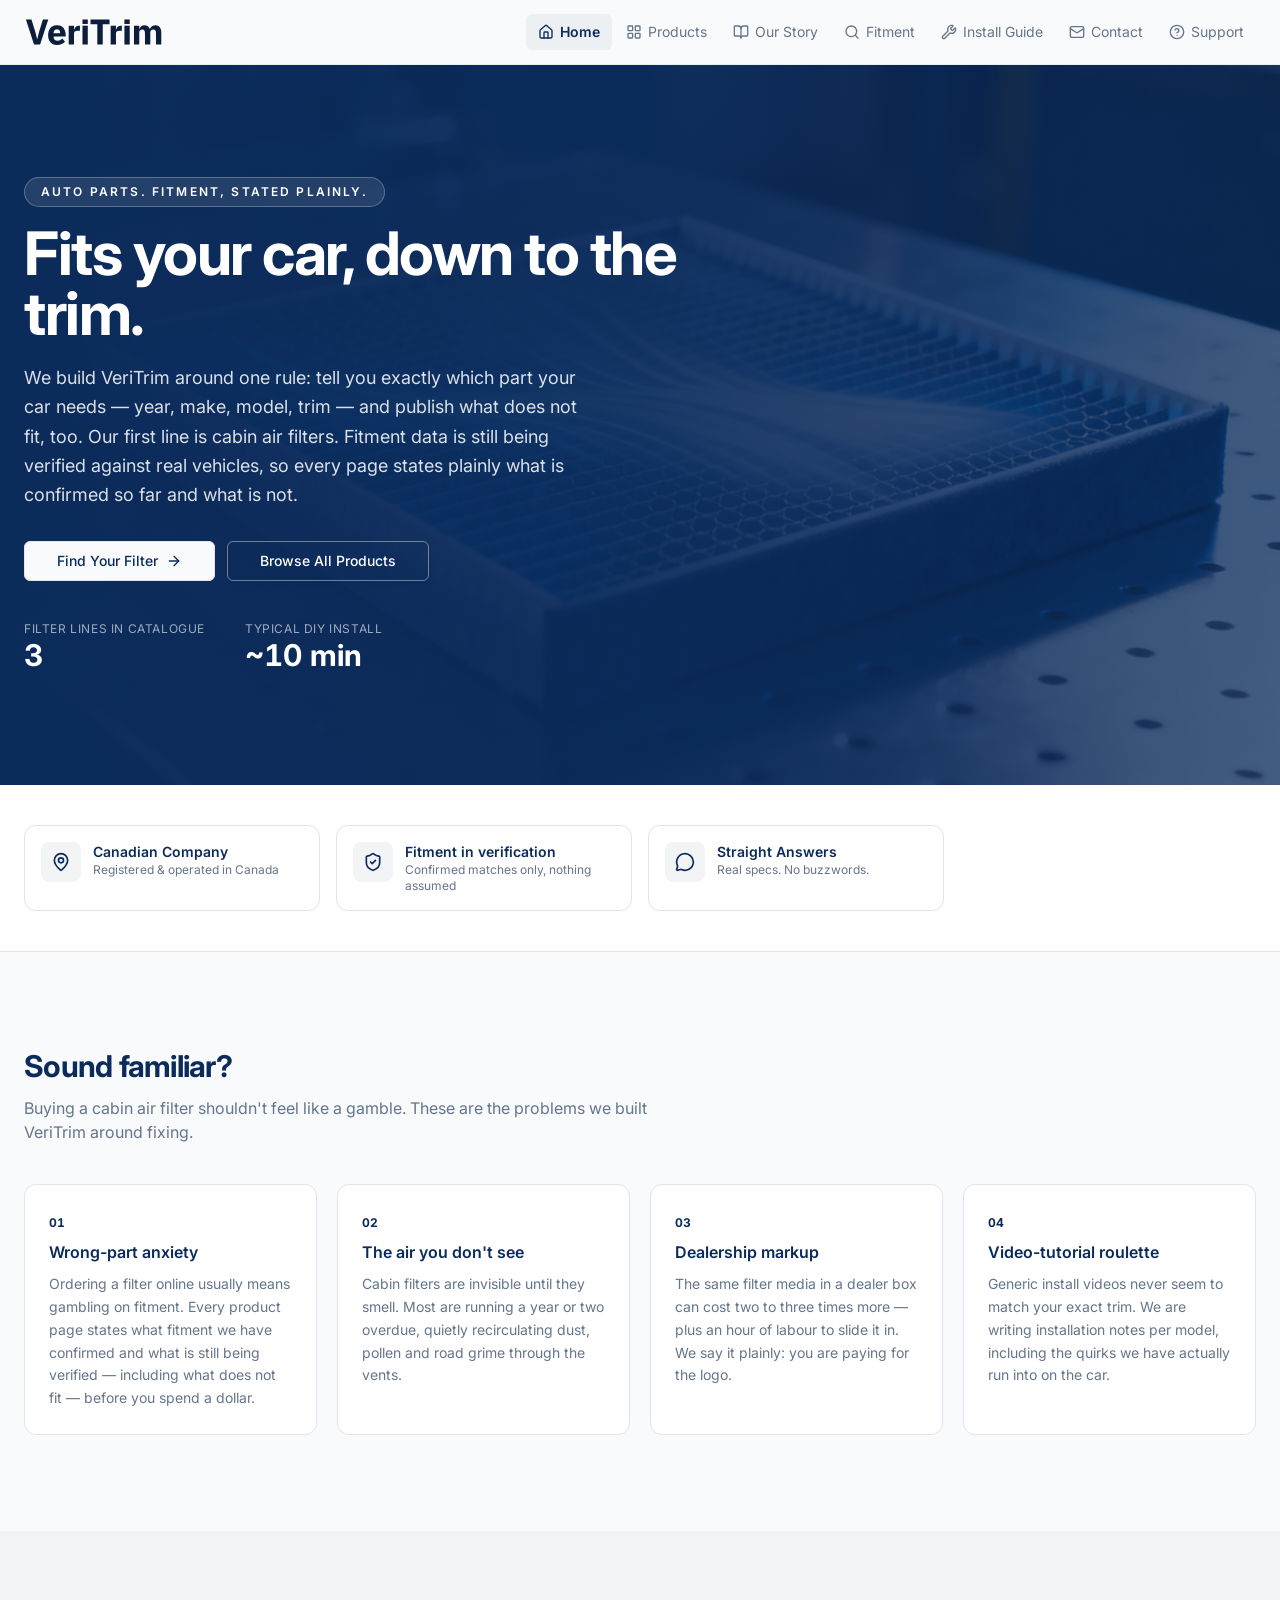
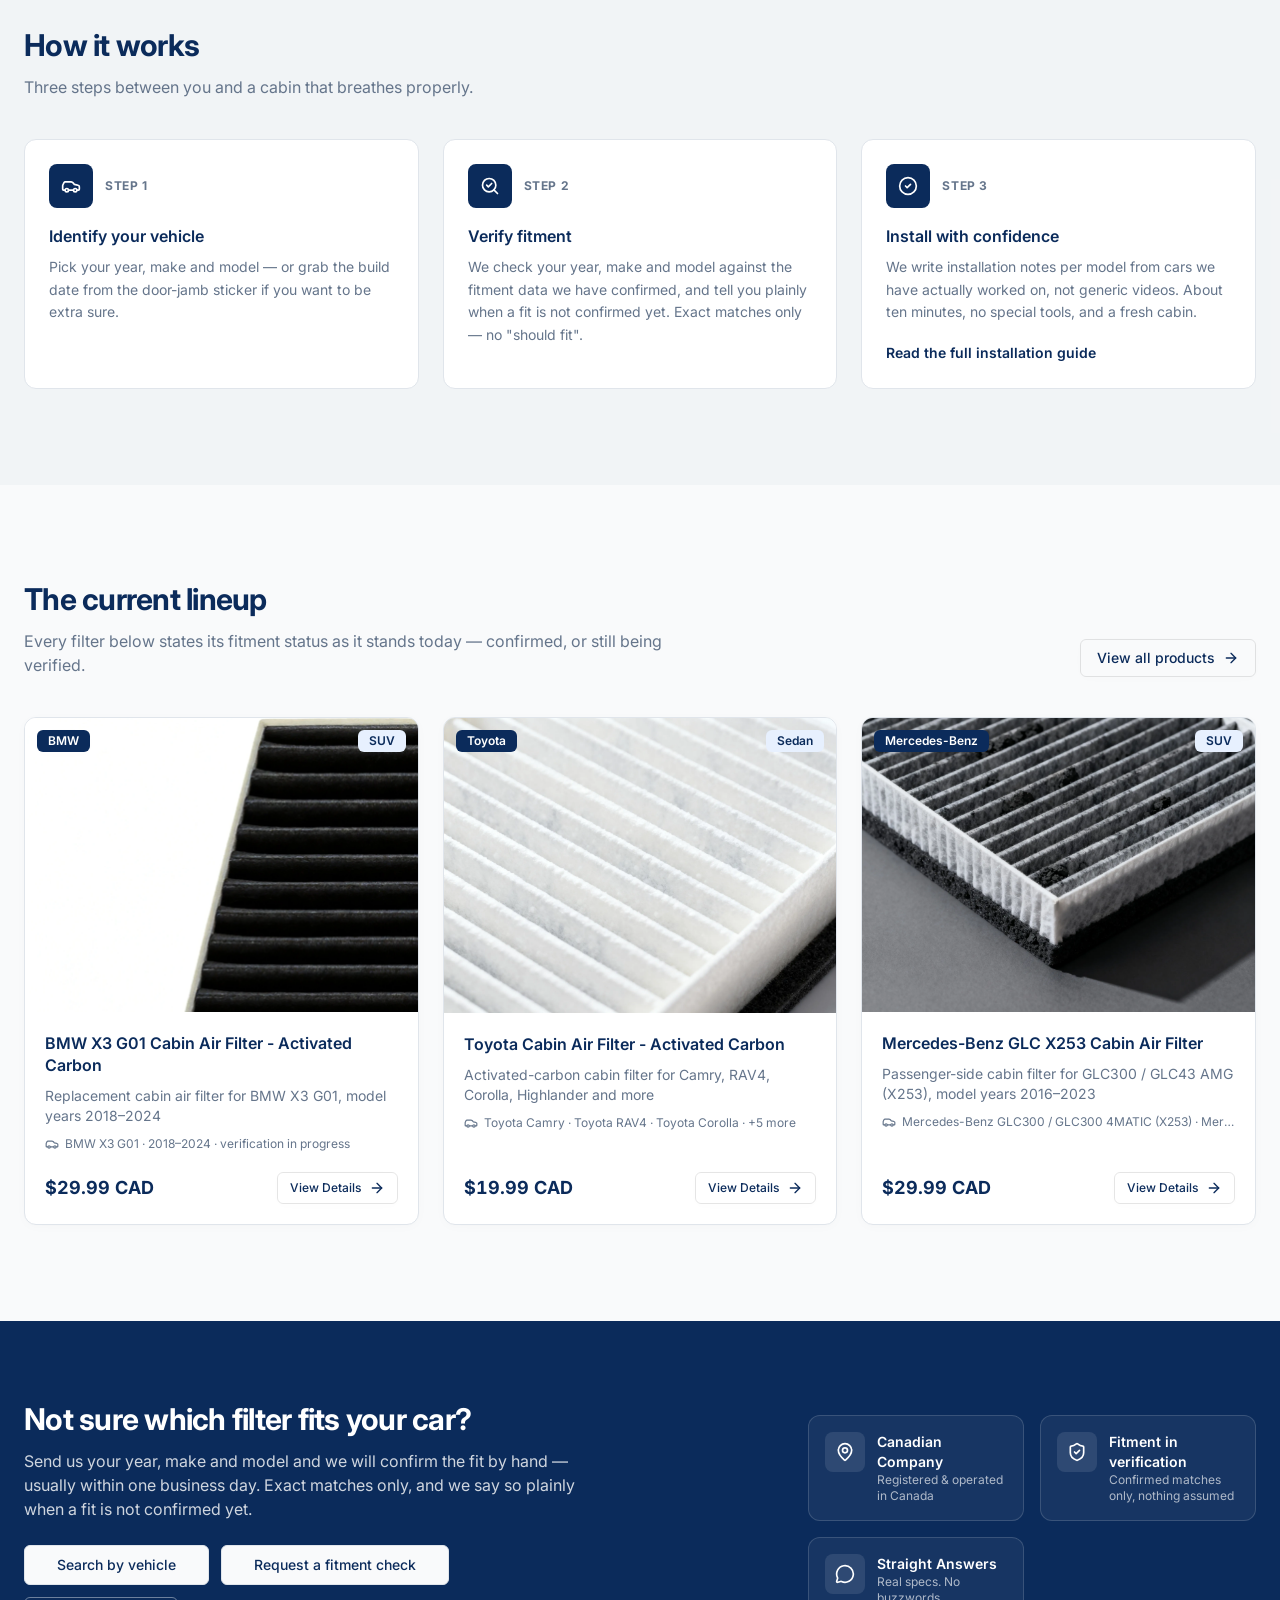
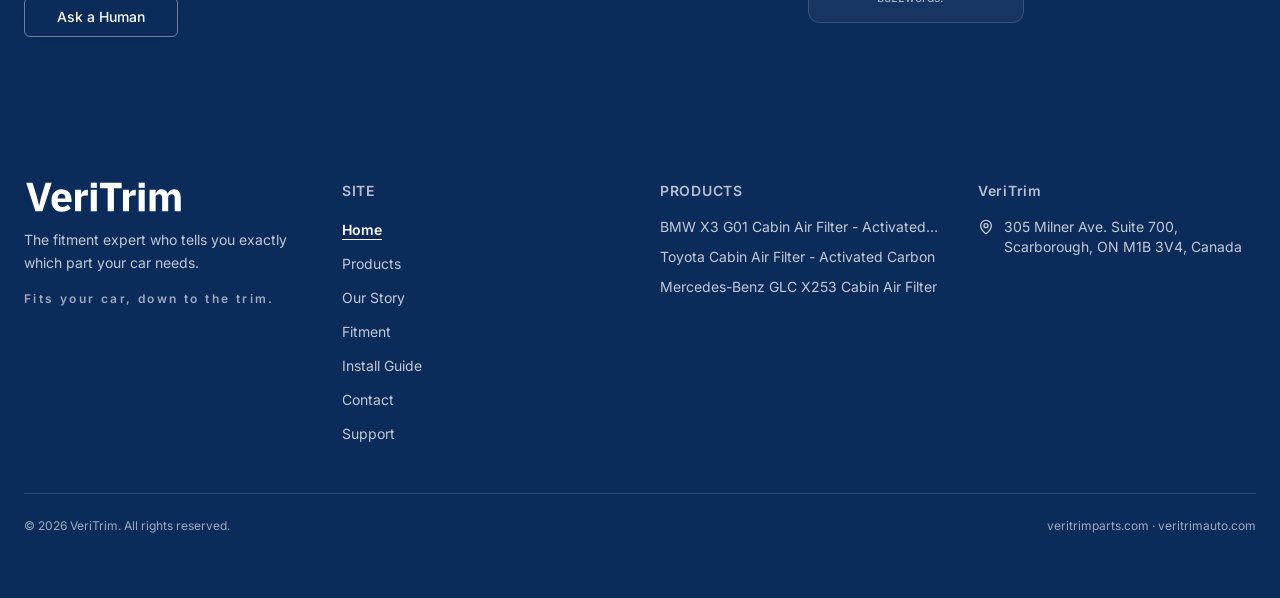
==== commit d37a40ab: "Brand alignment (2/4): official wordmark — navy SVG header, white SVG footer (square i-dot)" ====
--- a/index.html
+++ b/index.html
@@ -48,7 +48,7 @@
 </head>
 <body>
   <div id="root">
-<header class="sticky top-0 z-50 w-full border-b border-border/60 bg-background/85 backdrop-blur-md"><div class="mx-auto flex h-16 max-w-7xl items-center justify-between gap-4 px-4 md:px-6"><a aria-current="page" class="flex items-center gap-2 active" href="index.html"><span class="flex size-9 items-center justify-center rounded-md bg-primary text-primary-foreground"><svg xmlns="http://www.w3.org/2000/svg" width="24" height="24" viewBox="0 0 24 24" fill="none" stroke="currentColor" stroke-width="2" stroke-linecap="round" stroke-linejoin="round" class="lucide lucide-shield-check size-5" aria-hidden="true"><path d="M20 13c0 5-3.5 7.5-7.66 8.95a1 1 0 0 1-.67-.01C7.5 20.5 4 18 4 13V6a1 1 0 0 1 1-1c2 0 4.5-1.2 6.24-2.72a1.17 1.17 0 0 1 1.52 0C14.51 3.81 17 5 19 5a1 1 0 0 1 1 1z"></path><path d="m9 12 2 2 4-4"></path></svg></span><span class="leading-tight"><span class="block text-base font-bold tracking-widest">VeriTrim</span><span class="block text-[10px] uppercase tracking-[0.18em] text-muted-foreground">Verify. Breathe. Drive.</span></span></a><nav class="hidden items-center gap-0.5 lg:flex" aria-label="Primary"><a aria-current="page" class="flex items-center gap-1.5 rounded-md px-3 py-2 text-sm transition-colors bg-muted font-semibold text-primary" href="index.html"><svg xmlns="http://www.w3.org/2000/svg" width="24" height="24" viewBox="0 0 24 24" fill="none" stroke="currentColor" stroke-width="2" stroke-linecap="round" stroke-linejoin="round" class="lucide lucide-house size-4 shrink-0" aria-hidden="true"><path d="M15 21v-8a1 1 0 0 0-1-1h-4a1 1 0 0 0-1 1v8"></path><path d="M3 10a2 2 0 0 1 .709-1.528l7-6a2 2 0 0 1 2.582 0l7 6A2 2 0 0 1 21 10v9a2 2 0 0 1-2 2H5a2 2 0 0 1-2-2z"></path></svg>Home</a><a class="flex items-center gap-1.5 rounded-md px-3 py-2 text-sm transition-colors text-muted-foreground hover:bg-muted/60 hover:text-foreground" href="#products"><svg xmlns="http://www.w3.org/2000/svg" width="24" height="24" viewBox="0 0 24 24" fill="none" stroke="currentColor" stroke-width="2" stroke-linecap="round" stroke-linejoin="round" class="lucide lucide-layout-grid size-4 shrink-0" aria-hidden="true"><rect width="7" height="7" x="3" y="3" rx="1"></rect><rect width="7" height="7" x="14" y="3" rx="1"></rect><rect width="7" height="7" x="14" y="14" rx="1"></rect><rect width="7" height="7" x="3" y="14" rx="1"></rect></svg>Products</a><a class="flex items-center gap-1.5 rounded-md px-3 py-2 text-sm transition-colors text-muted-foreground hover:bg-muted/60 hover:text-foreground" href="#our-story"><svg xmlns="http://www.w3.org/2000/svg" width="24" height="24" viewBox="0 0 24 24" fill="none" stroke="currentColor" stroke-width="2" stroke-linecap="round" stroke-linejoin="round" class="lucide lucide-book-open size-4 shrink-0" aria-hidden="true"><path d="M12 7v14"></path><path d="M3 18a1 1 0 0 1-1-1V4a1 1 0 0 1 1-1h5a4 4 0 0 1 4 4 4 4 0 0 1 4-4h5a1 1 0 0 1 1 1v13a1 1 0 0 1-1 1h-6a3 3 0 0 0-3 3 3 3 0 0 0-3-3z"></path></svg>Our Story</a><a class="flex items-center gap-1.5 rounded-md px-3 py-2 text-sm transition-colors text-muted-foreground hover:bg-muted/60 hover:text-foreground" href="fitment/index.html"><svg xmlns="http://www.w3.org/2000/svg" width="24" height="24" viewBox="0 0 24 24" fill="none" stroke="currentColor" stroke-width="2" stroke-linecap="round" stroke-linejoin="round" class="lucide lucide-search size-4 shrink-0" aria-hidden="true"><path d="m21 21-4.34-4.34"></path><circle cx="11" cy="11" r="8"></circle></svg>Fitment</a><a class="flex items-center gap-1.5 rounded-md px-3 py-2 text-sm transition-colors text-muted-foreground hover:bg-muted/60 hover:text-foreground" href="guides/install-cabin-air-filter/index.html"><svg xmlns="http://www.w3.org/2000/svg" width="24" height="24" viewBox="0 0 24 24" fill="none" stroke="currentColor" stroke-width="2" stroke-linecap="round" stroke-linejoin="round" class="lucide lucide-wrench size-4 shrink-0" aria-hidden="true"><path d="M14.7 6.3a1 1 0 0 0 0 1.4l1.6 1.6a1 1 0 0 0 1.4 0l3.106-3.105c.32-.322.863-.22.983.218a6 6 0 0 1-8.259 7.057l-7.91 7.91a1 1 0 0 1-2.999-3l7.91-7.91a6 6 0 0 1 7.057-8.259c.438.12.54.662.219.984z"></path></svg>Install Guide</a><a class="flex items-center gap-1.5 rounded-md px-3 py-2 text-sm transition-colors text-muted-foreground hover:bg-muted/60 hover:text-foreground" href="support/"><svg xmlns="http://www.w3.org/2000/svg" width="24" height="24" viewBox="0 0 24 24" fill="none" stroke="currentColor" stroke-width="2" stroke-linecap="round" stroke-linejoin="round" class="lucide lucide-mail size-4 shrink-0" aria-hidden="true"><path d="m22 7-8.991 5.727a2 2 0 0 1-2.009 0L2 7"></path><rect x="2" y="4" width="20" height="16" rx="2"></rect></svg>Contact</a><a class="flex items-center gap-1.5 rounded-md px-3 py-2 text-sm transition-colors text-muted-foreground hover:bg-muted/60 hover:text-foreground" href="support/"><svg xmlns="http://www.w3.org/2000/svg" width="24" height="24" viewBox="0 0 24 24" fill="none" stroke="currentColor" stroke-width="2" stroke-linecap="round" stroke-linejoin="round" class="lucide lucide-help-circle size-4 shrink-0" aria-hidden="true"><circle cx="12" cy="12" r="10"></circle><path d="M9.09 9a3 3 0 0 1 5.83 1c0 2-3 3-3 3"></path><path d="M12 17h.01"></path></svg>Support</a></nav><div class="flex items-center gap-2 lg:hidden"><button data-slot="sheet-trigger" class="inline-flex items-center justify-center gap-2 whitespace-nowrap rounded-md text-sm font-medium focus-visible:outline-none focus-visible:ring-1 focus-visible:ring-ring disabled:pointer-events-none disabled:opacity-50 [&amp;_svg]:pointer-events-none [&amp;_svg]:size-4 [&amp;_svg]:shrink-0 hover-elevate active-elevate-2 border border-transparent h-9 w-9" aria-label="Open navigation menu" type="button" aria-haspopup="dialog" aria-expanded="false" data-state="closed"><svg xmlns="http://www.w3.org/2000/svg" width="24" height="24" viewBox="0 0 24 24" fill="none" stroke="currentColor" stroke-width="2" stroke-linecap="round" stroke-linejoin="round" class="lucide lucide-menu size-5" aria-hidden="true"><path d="M4 5h16"></path><path d="M4 12h16"></path><path d="M4 19h16"></path></svg></button></div></div></header><main class="flex-1"><div class="min-h-screen bg-background"><script type="application/ld+json">{"@context":"https://schema.org","@type":"Organization","name":"VeriTrim","url":"https://veritrimparts.com/","address":{"@type":"PostalAddress","streetAddress":"305 Milner Ave. Suite 700","addressLocality":"Scarborough","addressRegion":"ON","postalCode":"M1B 3V4","addressCountry":"CA"}}</script><section class="relative w-full overflow-hidden bg-primary"><img alt="Cabin air filter product on deep blue industrial background" class="bg-linear-to-b from-gray-50/20 to-gray-200/20 absolute inset-0 h-full w-full object-cover opacity-35" loading="lazy" decoding="async" src="images/hero-bg.webp"><div class="absolute inset-0 bg-gradient-to-r from-primary via-primary/80 to-primary/30"></div><div class="relative mx-auto max-w-7xl px-4 py-20 md:px-6 md:py-28"><div class="max-w-2xl text-primary-foreground" style="opacity: 1; transform: none;"><p class="mb-4 inline-block rounded-full border border-primary-foreground/25 bg-primary-foreground/10 px-4 py-1.5 text-xs font-semibold uppercase tracking-[0.18em]">Auto parts. Fitment, stated plainly.</p><h1 class="text-4xl font-bold tracking-tight md:text-6xl">Fits your car, down to the trim.</h1><p class="mt-5 max-w-xl text-base leading-relaxed text-primary-foreground/85 md:text-lg">We build VeriTrim around one rule: tell you exactly which part your car needs — year, make, model, trim — and publish what does not fit, too. Our first line is cabin air filters. Fitment data is still being verified against real vehicles, so every page states plainly what is confirmed so far and what is not.</p><div class="mt-8 flex flex-wrap gap-3"><a data-slot="button" class="inline-flex items-center justify-center gap-2 whitespace-nowrap text-sm font-medium focus-visible:outline-none focus-visible:ring-1 focus-visible:ring-ring disabled:pointer-events-none disabled:opacity-50 [&amp;_svg]:pointer-events-none [&amp;_svg]:size-4 [&amp;_svg]:shrink-0 hover-elevate active-elevate-2 border border-primary-border min-h-10 rounded-md px-8 bg-background text-foreground hover:bg-background/90" href="fitment/index.html">Find Your Filter<svg xmlns="http://www.w3.org/2000/svg" width="24" height="24" viewBox="0 0 24 24" fill="none" stroke="currentColor" stroke-width="2" stroke-linecap="round" stroke-linejoin="round" class="lucide lucide-arrow-right size-4" aria-hidden="true"><path d="M5 12h14"></path><path d="m12 5 7 7-7 7"></path></svg></a><a data-slot="button" class="inline-flex items-center justify-center gap-2 whitespace-nowrap text-sm font-medium focus-visible:outline-none focus-visible:ring-1 focus-visible:ring-ring disabled:pointer-events-none disabled:opacity-50 [&amp;_svg]:pointer-events-none [&amp;_svg]:size-4 [&amp;_svg]:shrink-0 hover-elevate active-elevate-2 border [border-color:var(--button-outline)] shadow-xs active:shadow-none min-h-10 rounded-md px-8 border-primary-foreground/40 bg-transparent text-primary-foreground hover:bg-primary-foreground/10 hover:text-primary-foreground" href="#products">Browse All Products</a></div><dl class="mt-10 flex flex-wrap gap-x-10 gap-y-4"><div><dt class="text-xs uppercase tracking-wider text-primary-foreground/60">Filter lines in catalogue</dt><dd class="text-2xl font-bold tabular-nums md:text-3xl">3</dd></div><div><dt class="text-xs uppercase tracking-wider text-primary-foreground/60">Typical DIY install</dt><dd class="text-2xl font-bold tabular-nums md:text-3xl">~10 min</dd></div></dl></div></div></section><section class="w-full border-b border-border bg-card py-10"><div class="mx-auto max-w-7xl px-4 md:px-6"><div class="grid gap-4 grid-cols-2 lg:grid-cols-4"><div class="flex items-start gap-3 rounded-xl border p-4 border-border bg-card"><span class="flex size-10 shrink-0 items-center justify-center rounded-lg bg-primary/5 text-primary"><svg xmlns="http://www.w3.org/2000/svg" width="24" height="24" viewBox="0 0 24 24" fill="none" stroke="currentColor" stroke-width="2" stroke-linecap="round" stroke-linejoin="round" class="lucide lucide-map-pin size-5" aria-hidden="true"><path d="M20 10c0 4.993-5.539 10.193-7.399 11.799a1 1 0 0 1-1.202 0C9.539 20.193 4 14.993 4 10a8 8 0 0 1 16 0"></path><circle cx="12" cy="10" r="3"></circle></svg></span><span class="min-w-0" style="min-width: 0; flex: 1;"><span class="block text-sm font-semibold">Canadian Company</span><span class="block text-xs text-muted-foreground">Registered &amp; operated in Canada</span></span></div><div class="flex items-start gap-3 rounded-xl border p-4 border-border bg-card"><span class="flex size-10 shrink-0 items-center justify-center rounded-lg bg-primary/5 text-primary"><svg xmlns="http://www.w3.org/2000/svg" width="24" height="24" viewBox="0 0 24 24" fill="none" stroke="currentColor" stroke-width="2" stroke-linecap="round" stroke-linejoin="round" class="lucide lucide-shield-check size-5" aria-hidden="true"><path d="M20 13c0 5-3.5 7.5-7.66 8.95a1 1 0 0 1-.67-.01C7.5 20.5 4 18 4 13V6a1 1 0 0 1 1-1c2 0 4.5-1.2 6.24-2.72a1.17 1.17 0 0 1 1.52 0C14.51 3.81 17 5 19 5a1 1 0 0 1 1 1z"></path><path d="m9 12 2 2 4-4"></path></svg></span><span class="min-w-0" style="min-width: 0; flex: 1;"><span class="block text-sm font-semibold">Fitment in verification</span><span class="block text-xs text-muted-foreground">Confirmed matches only, nothing assumed</span></span></div><div class="flex items-start gap-3 rounded-xl border p-4 border-border bg-card"><span class="flex size-10 shrink-0 items-center justify-center rounded-lg bg-primary/5 text-primary"><svg xmlns="http://www.w3.org/2000/svg" width="24" height="24" viewBox="0 0 24 24" fill="none" stroke="currentColor" stroke-width="2" stroke-linecap="round" stroke-linejoin="round" class="lucide lucide-message-circle size-5" aria-hidden="true"><path d="M2.992 16.342a2 2 0 0 1 .094 1.167l-1.065 3.29a1 1 0 0 0 1.236 1.168l3.413-.998a2 2 0 0 1 1.099.092 10 10 0 1 0-4.777-4.719"></path></svg></span><span class="min-w-0" style="min-width: 0; flex: 1;"><span class="block text-sm font-semibold">Straight Answers</span><span class="block text-xs text-muted-foreground">Real specs. No buzzwords.</span></span></div></div></div></section><section id="our-story" class="w-full py-16 md:py-24"><div class="mx-auto max-w-7xl px-4 md:px-6"><div class="mb-10 max-w-2xl"><h2 class="text-2xl font-bold tracking-tight md:text-3xl">Sound familiar?</h2><p class="mt-3 text-muted-foreground">Buying a cabin air filter shouldn't feel like a gamble. These are the problems we built VeriTrim around fixing.</p></div><div class="grid grid-cols-1 gap-5 md:grid-cols-2 lg:grid-cols-4"><div class="rounded-xl border border-border bg-card p-6" style="opacity: 0; transform: translateY(20px);"><span class="text-xs font-bold tabular-nums text-primary">01</span><h3 class="mt-2 font-semibold leading-snug">Wrong-part anxiety</h3><p class="mt-2.5 text-sm leading-relaxed text-muted-foreground">Ordering a filter online usually means gambling on fitment. Every product page states what fitment we have confirmed and what is still being verified — including what does not fit — before you spend a dollar.</p></div><div class="rounded-xl border border-border bg-card p-6" style="opacity: 0; transform: translateY(20px);"><span class="text-xs font-bold tabular-nums text-primary">02</span><h3 class="mt-2 font-semibold leading-snug">The air you don't see</h3><p class="mt-2.5 text-sm leading-relaxed text-muted-foreground">Cabin filters are invisible until they smell. Most are running a year or two overdue, quietly recirculating dust, pollen and road grime through the vents.</p></div><div class="rounded-xl border border-border bg-card p-6" style="opacity: 0; transform: translateY(20px);"><span class="text-xs font-bold tabular-nums text-primary">03</span><h3 class="mt-2 font-semibold leading-snug">Dealership markup</h3><p class="mt-2.5 text-sm leading-relaxed text-muted-foreground">The same filter media in a dealer box can cost two to three times more — plus an hour of labour to slide it in. We say it plainly: you are paying for the logo.</p></div><div class="rounded-xl border border-border bg-card p-6" style="opacity: 0; transform: translateY(20px);"><span class="text-xs font-bold tabular-nums text-primary">04</span><h3 class="mt-2 font-semibold leading-snug">Video-tutorial roulette</h3><p class="mt-2.5 text-sm leading-relaxed text-muted-foreground">Generic install videos never seem to match your exact trim. We are writing installation notes per model, including the quirks we have actually run into on the car.</p></div></div></div></section><section id="install-guide" class="w-full bg-muted/60 py-16 md:py-24"><div class="mx-auto max-w-7xl px-4 md:px-6"><div class="mb-10 max-w-2xl"><h2 class="text-2xl font-bold tracking-tight md:text-3xl">How it works</h2><p class="mt-3 text-muted-foreground">Three steps between you and a cabin that breathes properly.</p></div><div class="grid grid-cols-1 gap-6 md:grid-cols-3"><div class="rounded-xl border border-border bg-card p-6" style="opacity: 0; transform: translateY(20px);"><div class="flex items-center gap-3"><span class="flex size-11 items-center justify-center rounded-lg bg-primary text-primary-foreground"><svg xmlns="http://www.w3.org/2000/svg" width="24" height="24" viewBox="0 0 24 24" fill="none" stroke="currentColor" stroke-width="2" stroke-linecap="round" stroke-linejoin="round" class="lucide lucide-car size-5" aria-hidden="true"><path d="M19 17h2c.6 0 1-.4 1-1v-3c0-.9-.7-1.7-1.5-1.9C18.7 10.6 16 10 16 10s-1.3-1.4-2.2-2.3c-.5-.4-1.1-.7-1.8-.7H5c-.6 0-1.1.4-1.4.9l-1.4 2.9A3.7 3.7 0 0 0 2 12v4c0 .6.4 1 1 1h2"></path><circle cx="7" cy="17" r="2"></circle><path d="M9 17h6"></path><circle cx="17" cy="17" r="2"></circle></svg></span><span class="text-xs font-bold uppercase tracking-wider text-muted-foreground">Step 1</span></div><h3 class="mt-4 font-semibold">Identify your vehicle</h3><p class="mt-2 text-sm leading-relaxed text-muted-foreground">Pick your year, make and model — or grab the build date from the door-jamb sticker if you want to be extra sure.</p></div><div class="rounded-xl border border-border bg-card p-6" style="opacity: 0; transform: translateY(20px);"><div class="flex items-center gap-3"><span class="flex size-11 items-center justify-center rounded-lg bg-primary text-primary-foreground"><svg xmlns="http://www.w3.org/2000/svg" width="24" height="24" viewBox="0 0 24 24" fill="none" stroke="currentColor" stroke-width="2" stroke-linecap="round" stroke-linejoin="round" class="lucide lucide-search-check size-5" aria-hidden="true"><path d="m8 11 2 2 4-4"></path><circle cx="11" cy="11" r="8"></circle><path d="m21 21-4.3-4.3"></path></svg></span><span class="text-xs font-bold uppercase tracking-wider text-muted-foreground">Step 2</span></div><h3 class="mt-4 font-semibold">Verify fitment</h3><p class="mt-2 text-sm leading-relaxed text-muted-foreground">We check your year, make and model against the fitment data we have confirmed, and tell you plainly when a fit is not confirmed yet. Exact matches only — no "should fit".</p></div><div class="rounded-xl border border-border bg-card p-6" style="opacity: 0; transform: translateY(20px);"><div class="flex items-center gap-3"><span class="flex size-11 items-center justify-center rounded-lg bg-primary text-primary-foreground"><svg xmlns="http://www.w3.org/2000/svg" width="24" height="24" viewBox="0 0 24 24" fill="none" stroke="currentColor" stroke-width="2" stroke-linecap="round" stroke-linejoin="round" class="lucide lucide-circle-check size-5" aria-hidden="true"><circle cx="12" cy="12" r="10"></circle><path d="m9 12 2 2 4-4"></path></svg></span><span class="text-xs font-bold uppercase tracking-wider text-muted-foreground">Step 3</span></div><h3 class="mt-4 font-semibold">Install with confidence</h3><p class="mt-2 text-sm leading-relaxed text-muted-foreground">We write installation notes per model from cars we have actually worked on, not generic videos. About ten minutes, no special tools, and a fresh cabin.</p><p class="mt-4"><a class="inline-flex items-center gap-2 text-sm font-semibold text-primary transition-colors hover:text-foreground" href="guides/install-cabin-air-filter/index.html">Read the full installation guide</a></p></div></div></div></section><section id="products" class="w-full py-16 md:py-24"><div class="mx-auto max-w-7xl px-4 md:px-6"><div class="mb-10 flex flex-wrap items-end justify-between gap-4"><div class="max-w-2xl"><h2 class="text-2xl font-bold tracking-tight md:text-3xl">The current lineup</h2><p class="mt-3 text-muted-foreground">Every filter below states its fitment status as it stands today — confirmed, or still being verified.</p></div><a data-slot="button" class="inline-flex items-center justify-center gap-2 whitespace-nowrap rounded-md text-sm font-medium focus-visible:outline-none focus-visible:ring-1 focus-visible:ring-ring disabled:pointer-events-none disabled:opacity-50 [&amp;_svg]:pointer-events-none [&amp;_svg]:size-4 [&amp;_svg]:shrink-0 hover-elevate active-elevate-2 border [border-color:var(--button-outline)] shadow-xs active:shadow-none min-h-9 px-4 py-2" href="#products">View all products<svg xmlns="http://www.w3.org/2000/svg" width="24" height="24" viewBox="0 0 24 24" fill="none" stroke="currentColor" stroke-width="2" stroke-linecap="round" stroke-linejoin="round" class="lucide lucide-arrow-right size-4" aria-hidden="true"><path d="M5 12h14"></path><path d="m12 5 7 7-7 7"></path></svg></a></div><div class="grid grid-cols-1 gap-6 sm:grid-cols-2 lg:grid-cols-3"><div style="opacity: 0; transform: translateY(20px);"><div class="rounded-xl border bg-card border-card-border text-card-foreground shadow-sm group flex h-full flex-col overflow-hidden transition-shadow hover:shadow-md"><div class="relative aspect-[4/3] overflow-hidden bg-muted"><img alt="BMW X3 G01 Cabin Air Filter - Activated Carbon" class="bg-linear-to-b from-gray-50/20 to-gray-200/20 h-full w-full object-cover transition-transform duration-500 group-hover:scale-[1.04]" loading="lazy" decoding="async" src="images/bmw-x3-product.webp"><div class="whitespace-nowrap inline-flex items-center rounded-md border px-2.5 py-0.5 text-xs font-semibold hover-elevate border-transparent shadow-xs !absolute left-3 top-3 z-20 bg-primary text-primary-foreground">BMW</div><div class="whitespace-nowrap inline-flex items-center rounded-md border px-2.5 py-0.5 text-xs font-semibold hover-elevate border-transparent bg-secondary text-secondary-foreground !absolute right-3 top-3 z-20">SUV</div></div><div class="flex-1 space-y-2.5 p-5"><a id="bmw-x3-g01-cabin-air-filter" class="block" href="products/bmw-x3-g01-cabin-air-filter/index.html"><h3 class="line-clamp-2 font-semibold leading-snug transition-colors group-hover:text-primary">BMW X3 G01 Cabin Air Filter - Activated Carbon</h3></a><p class="line-clamp-2 text-sm text-muted-foreground">Replacement cabin air filter for BMW X3 G01, model years 2018–2024</p><p class="flex items-center gap-1.5 text-xs text-muted-foreground"><svg xmlns="http://www.w3.org/2000/svg" width="24" height="24" viewBox="0 0 24 24" fill="none" stroke="currentColor" stroke-width="2" stroke-linecap="round" stroke-linejoin="round" class="lucide lucide-car size-3.5 shrink-0" aria-hidden="true"><path d="M19 17h2c.6 0 1-.4 1-1v-3c0-.9-.7-1.7-1.5-1.9C18.7 10.6 16 10 16 10s-1.3-1.4-2.2-2.3c-.5-.4-1.1-.7-1.8-.7H5c-.6 0-1.1.4-1.4.9l-1.4 2.9A3.7 3.7 0 0 0 2 12v4c0 .6.4 1 1 1h2"></path><circle cx="7" cy="17" r="2"></circle><path d="M9 17h6"></path><circle cx="17" cy="17" r="2"></circle></svg><span class="truncate">BMW X3 G01 · 2018–2024 · verification in progress</span></p></div><div class="flex items-center justify-between gap-3 p-5 pt-0"><span class="shrink-0 text-lg font-bold tabular-nums">$29.99 CAD</span><a data-slot="button" class="inline-flex items-center justify-center gap-2 whitespace-nowrap font-medium focus-visible:outline-none focus-visible:ring-1 focus-visible:ring-ring disabled:pointer-events-none disabled:opacity-50 [&amp;_svg]:pointer-events-none [&amp;_svg]:size-4 [&amp;_svg]:shrink-0 hover-elevate active-elevate-2 border [border-color:var(--button-outline)] shadow-xs active:shadow-none min-h-8 rounded-md px-3 text-xs" href="products/bmw-x3-g01-cabin-air-filter/index.html">View Details<svg xmlns="http://www.w3.org/2000/svg" width="24" height="24" viewBox="0 0 24 24" fill="none" stroke="currentColor" stroke-width="2" stroke-linecap="round" stroke-linejoin="round" class="lucide lucide-arrow-right size-4" aria-hidden="true"><path d="M5 12h14"></path><path d="m12 5 7 7-7 7"></path></svg></a></div></div></div><div style="opacity: 0; transform: translateY(20px);"><div class="rounded-xl border bg-card border-card-border text-card-foreground shadow-sm group flex h-full flex-col overflow-hidden transition-shadow hover:shadow-md"><div class="relative aspect-[4/3] overflow-hidden bg-muted"><img alt="VeriTrim activated carbon cabin air filter for Toyota" class="bg-linear-to-b from-gray-50/20 to-gray-200/20 h-full w-full object-cover transition-transform duration-500 group-hover:scale-[1.04]" loading="lazy" decoding="async" src="images/toyota-cf10285.webp"><div class="whitespace-nowrap inline-flex items-center rounded-md border px-2.5 py-0.5 text-xs font-semibold hover-elevate border-transparent shadow-xs !absolute left-3 top-3 z-20 bg-primary text-primary-foreground">Toyota</div><div class="whitespace-nowrap inline-flex items-center rounded-md border px-2.5 py-0.5 text-xs font-semibold hover-elevate border-transparent bg-secondary text-secondary-foreground !absolute right-3 top-3 z-20">Sedan</div></div><div class="flex-1 space-y-2.5 p-5"><a id="toyota-cabin-air-filter" class="block" href="products/toyota-cabin-air-filter/index.html"><h3 class="line-clamp-2 font-semibold leading-snug transition-colors group-hover:text-primary">Toyota Cabin Air Filter - Activated Carbon</h3></a><p class="line-clamp-2 text-sm text-muted-foreground">Activated-carbon cabin filter for Camry, RAV4, Corolla, Highlander and more</p><p class="flex items-center gap-1.5 text-xs text-muted-foreground"><svg xmlns="http://www.w3.org/2000/svg" width="24" height="24" viewBox="0 0 24 24" fill="none" stroke="currentColor" stroke-width="2" stroke-linecap="round" stroke-linejoin="round" class="lucide lucide-car size-3.5 shrink-0" aria-hidden="true"><path d="M19 17h2c.6 0 1-.4 1-1v-3c0-.9-.7-1.7-1.5-1.9C18.7 10.6 16 10 16 10s-1.3-1.4-2.2-2.3c-.5-.4-1.1-.7-1.8-.7H5c-.6 0-1.1.4-1.4.9l-1.4 2.9A3.7 3.7 0 0 0 2 12v4c0 .6.4 1 1 1h2"></path><circle cx="7" cy="17" r="2"></circle><path d="M9 17h6"></path><circle cx="17" cy="17" r="2"></circle></svg><span class="truncate">Toyota Camry · Toyota RAV4 · Toyota Corolla · +5 more</span></p></div><div class="flex items-center justify-between gap-3 p-5 pt-0"><span class="shrink-0 text-lg font-bold tabular-nums">$19.99 CAD</span><a data-slot="button" class="inline-flex items-center justify-center gap-2 whitespace-nowrap font-medium focus-visible:outline-none focus-visible:ring-1 focus-visible:ring-ring disabled:pointer-events-none disabled:opacity-50 [&amp;_svg]:pointer-events-none [&amp;_svg]:size-4 [&amp;_svg]:shrink-0 hover-elevate active-elevate-2 border [border-color:var(--button-outline)] shadow-xs active:shadow-none min-h-8 rounded-md px-3 text-xs" href="products/toyota-cabin-air-filter/index.html">View Details<svg xmlns="http://www.w3.org/2000/svg" width="24" height="24" viewBox="0 0 24 24" fill="none" stroke="currentColor" stroke-width="2" stroke-linecap="round" stroke-linejoin="round" class="lucide lucide-arrow-right size-4" aria-hidden="true"><path d="M5 12h14"></path><path d="m12 5 7 7-7 7"></path></svg></a></div></div></div><div style="opacity: 0; transform: translateY(20px);"><div class="rounded-xl border bg-card border-card-border text-card-foreground shadow-sm group flex h-full flex-col overflow-hidden transition-shadow hover:shadow-md"><div class="relative aspect-[4/3] overflow-hidden bg-muted"><img alt="Mercedes-Benz GLC X253 Cabin Air Filter" class="bg-linear-to-b from-gray-50/20 to-gray-200/20 h-full w-full object-cover transition-transform duration-500 group-hover:scale-[1.04]" loading="lazy" decoding="async" src="images/mercedes-glc.webp"><div class="whitespace-nowrap inline-flex items-center rounded-md border px-2.5 py-0.5 text-xs font-semibold hover-elevate border-transparent shadow-xs !absolute left-3 top-3 z-20 bg-primary text-primary-foreground">Mercedes-Benz</div><div class="whitespace-nowrap inline-flex items-center rounded-md border px-2.5 py-0.5 text-xs font-semibold hover-elevate border-transparent bg-secondary text-secondary-foreground !absolute right-3 top-3 z-20">SUV</div></div><div class="flex-1 space-y-2.5 p-5"><a id="mercedes-benz-glc-x253-cabin-air-filter" class="block" href="products/mercedes-benz-glc-x253-cabin-air-filter/index.html"><h3 class="line-clamp-2 font-semibold leading-snug transition-colors group-hover:text-primary">Mercedes-Benz GLC X253 Cabin Air Filter</h3></a><p class="line-clamp-2 text-sm text-muted-foreground">Passenger-side cabin filter for GLC300 / GLC43 AMG (X253), model years 2016–2023</p><p class="flex items-center gap-1.5 text-xs text-muted-foreground"><svg xmlns="http://www.w3.org/2000/svg" width="24" height="24" viewBox="0 0 24 24" fill="none" stroke="currentColor" stroke-width="2" stroke-linecap="round" stroke-linejoin="round" class="lucide lucide-car size-3.5 shrink-0" aria-hidden="true"><path d="M19 17h2c.6 0 1-.4 1-1v-3c0-.9-.7-1.7-1.5-1.9C18.7 10.6 16 10 16 10s-1.3-1.4-2.2-2.3c-.5-.4-1.1-.7-1.8-.7H5c-.6 0-1.1.4-1.4.9l-1.4 2.9A3.7 3.7 0 0 0 2 12v4c0 .6.4 1 1 1h2"></path><circle cx="7" cy="17" r="2"></circle><path d="M9 17h6"></path><circle cx="17" cy="17" r="2"></circle></svg><span class="truncate">Mercedes-Benz GLC300 / GLC300 4MATIC (X253) · Mercedes-Benz GLC43 AMG (X253) · +1 more</span></p></div><div class="flex items-center justify-between gap-3 p-5 pt-0"><span class="shrink-0 text-lg font-bold tabular-nums">$29.99 CAD</span><a data-slot="button" class="inline-flex items-center justify-center gap-2 whitespace-nowrap font-medium focus-visible:outline-none focus-visible:ring-1 focus-visible:ring-ring disabled:pointer-events-none disabled:opacity-50 [&amp;_svg]:pointer-events-none [&amp;_svg]:size-4 [&amp;_svg]:shrink-0 hover-elevate active-elevate-2 border [border-color:var(--button-outline)] shadow-xs active:shadow-none min-h-8 rounded-md px-3 text-xs" href="products/mercedes-benz-glc-x253-cabin-air-filter/index.html">View Details<svg xmlns="http://www.w3.org/2000/svg" width="24" height="24" viewBox="0 0 24 24" fill="none" stroke="currentColor" stroke-width="2" stroke-linecap="round" stroke-linejoin="round" class="lucide lucide-arrow-right size-4" aria-hidden="true"><path d="M5 12h14"></path><path d="m12 5 7 7-7 7"></path></svg></a></div></div></div></div></div></section><section id="fitment" class="w-full bg-primary py-16 md:py-20"><div class="mx-auto max-w-7xl px-4 md:px-6"><div class="flex flex-col items-start justify-between gap-8 lg:flex-row lg:items-center"><div class="max-w-xl text-primary-foreground"><h2 class="text-2xl font-bold tracking-tight md:text-3xl">Not sure which filter fits your car?</h2><p class="mt-3 text-primary-foreground/80">Send us your year, make and model and we will confirm the fit by hand — usually within one business day. Exact matches only, and we say so plainly when a fit is not confirmed yet.</p><div class="mt-6 flex flex-wrap gap-3"><a data-slot="button" class="inline-flex items-center justify-center gap-2 whitespace-nowrap text-sm font-medium focus-visible:outline-none focus-visible:ring-1 focus-visible:ring-ring disabled:pointer-events-none disabled:opacity-50 [&amp;_svg]:pointer-events-none [&amp;_svg]:size-4 [&amp;_svg]:shrink-0 hover-elevate active-elevate-2 border border-primary-border min-h-10 rounded-md px-8 bg-background text-foreground hover:bg-background/90" href="fitment/index.html">Search by vehicle</a><a data-slot="button" class="inline-flex items-center justify-center gap-2 whitespace-nowrap text-sm font-medium focus-visible:outline-none focus-visible:ring-1 focus-visible:ring-ring disabled:pointer-events-none disabled:opacity-50 [&amp;_svg]:pointer-events-none [&amp;_svg]:size-4 [&amp;_svg]:shrink-0 hover-elevate active-elevate-2 border border-primary-border min-h-10 rounded-md px-8 bg-background text-foreground hover:bg-background/90" href="support/">Request a fitment check</a><a data-slot="button" class="inline-flex items-center justify-center gap-2 whitespace-nowrap text-sm font-medium focus-visible:outline-none focus-visible:ring-1 focus-visible:ring-ring disabled:pointer-events-none disabled:opacity-50 [&amp;_svg]:pointer-events-none [&amp;_svg]:size-4 [&amp;_svg]:shrink-0 hover-elevate active-elevate-2 border [border-color:var(--button-outline)] shadow-xs active:shadow-none min-h-10 rounded-md px-8 border-primary-foreground/40 bg-transparent text-primary-foreground hover:bg-primary-foreground/10 hover:text-primary-foreground" href="support/">Ask a Human</a></div></div><div class="w-full max-w-md"><div class="grid gap-4 grid-cols-1 sm:grid-cols-2 trust-badge-grid" style="min-width: 0;"><div class="flex items-start gap-3 rounded-xl border p-4 border-primary-foreground/15 bg-primary-foreground/5" style="min-width: 0; overflow-wrap: break-word; word-wrap: break-word;"><span class="flex size-10 shrink-0 items-center justify-center rounded-lg bg-primary-foreground/10 text-primary-foreground"><svg xmlns="http://www.w3.org/2000/svg" width="24" height="24" viewBox="0 0 24 24" fill="none" stroke="currentColor" stroke-width="2" stroke-linecap="round" stroke-linejoin="round" class="lucide lucide-map-pin size-5" aria-hidden="true"><path d="M20 10c0 4.993-5.539 10.193-7.399 11.799a1 1 0 0 1-1.202 0C9.539 20.193 4 14.993 4 10a8 8 0 0 1 16 0"></path><circle cx="12" cy="10" r="3"></circle></svg></span><span class="min-w-0" style="min-width: 0; flex: 1;"><span class="block text-sm font-semibold text-primary-foreground">Canadian Company</span><span class="block text-xs text-primary-foreground/65">Registered &amp; operated in Canada</span></span></div><div class="flex items-start gap-3 rounded-xl border p-4 border-primary-foreground/15 bg-primary-foreground/5" style="min-width: 0; overflow-wrap: break-word; word-wrap: break-word;"><span class="flex size-10 shrink-0 items-center justify-center rounded-lg bg-primary-foreground/10 text-primary-foreground"><svg xmlns="http://www.w3.org/2000/svg" width="24" height="24" viewBox="0 0 24 24" fill="none" stroke="currentColor" stroke-width="2" stroke-linecap="round" stroke-linejoin="round" class="lucide lucide-shield-check size-5" aria-hidden="true"><path d="M20 13c0 5-3.5 7.5-7.66 8.95a1 1 0 0 1-.67-.01C7.5 20.5 4 18 4 13V6a1 1 0 0 1 1-1c2 0 4.5-1.2 6.24-2.72a1.17 1.17 0 0 1 1.52 0C14.51 3.81 17 5 19 5a1 1 0 0 1 1 1z"></path><path d="m9 12 2 2 4-4"></path></svg></span><span class="min-w-0" style="min-width: 0; flex: 1;"><span class="block text-sm font-semibold text-primary-foreground">Fitment in verification</span><span class="block text-xs text-primary-foreground/65">Confirmed matches only, nothing assumed</span></span></div><div class="flex items-start gap-3 rounded-xl border p-4 border-primary-foreground/15 bg-primary-foreground/5" style="min-width: 0; overflow-wrap: break-word; word-wrap: break-word;"><span class="flex size-10 shrink-0 items-center justify-center rounded-lg bg-primary-foreground/10 text-primary-foreground"><svg xmlns="http://www.w3.org/2000/svg" width="24" height="24" viewBox="0 0 24 24" fill="none" stroke="currentColor" stroke-width="2" stroke-linecap="round" stroke-linejoin="round" class="lucide lucide-message-circle size-5" aria-hidden="true"><path d="M2.992 16.342a2 2 0 0 1 .094 1.167l-1.065 3.29a1 1 0 0 0 1.236 1.168l3.413-.998a2 2 0 0 1 1.099.092 10 10 0 1 0-4.777-4.719"></path></svg></span><span class="min-w-0" style="min-width: 0; flex: 1;"><span class="block text-sm font-semibold text-primary-foreground">Straight Answers</span><span class="block text-xs text-primary-foreground/65">Real specs. No buzzwords.</span></span></div></div></div></div></div></section></div></main><footer class="w-full bg-primary text-primary-foreground"><div class="mx-auto max-w-7xl px-4 py-12 md:px-6 md:py-16"><div class="grid grid-cols-1 gap-10 md:grid-cols-2 lg:grid-cols-4"><div class="space-y-4"><div class="flex items-center gap-2"><span class="flex size-9 items-center justify-center rounded-md bg-primary-foreground/10"><svg xmlns="http://www.w3.org/2000/svg" width="24" height="24" viewBox="0 0 24 24" fill="none" stroke="currentColor" stroke-width="2" stroke-linecap="round" stroke-linejoin="round" class="lucide lucide-shield-check size-5" aria-hidden="true"><path d="M20 13c0 5-3.5 7.5-7.66 8.95a1 1 0 0 1-.67-.01C7.5 20.5 4 18 4 13V6a1 1 0 0 1 1-1c2 0 4.5-1.2 6.24-2.72a1.17 1.17 0 0 1 1.52 0C14.51 3.81 17 5 19 5a1 1 0 0 1 1 1z"></path><path d="m9 12 2 2 4-4"></path></svg></span><span class="text-lg font-bold tracking-widest">VeriTrim</span></div><p class="text-sm leading-relaxed text-primary-foreground/75">The fitment expert who tells you exactly which part your car needs.</p><p class="text-xs font-semibold tracking-[0.2em] text-primary-foreground/60">Fits your car, down to the trim.</p></div><div><h3 class="mb-4 text-sm font-semibold uppercase tracking-wider text-primary-foreground/70">Site</h3><ul class="space-y-2.5"><li><a aria-current="page" class="text-sm font-semibold text-primary-foreground underline underline-offset-4" href="index.html">Home</a></li><li><a class="text-sm text-primary-foreground/75 transition-colors hover:text-primary-foreground" href="#products">Products</a></li><li><a class="text-sm text-primary-foreground/75 transition-colors hover:text-primary-foreground" href="#our-story">Our Story</a></li><li><a class="text-sm text-primary-foreground/75 transition-colors hover:text-primary-foreground" href="fitment/index.html">Fitment</a></li><li><a class="text-sm text-primary-foreground/75 transition-colors hover:text-primary-foreground" href="guides/install-cabin-air-filter/index.html">Install Guide</a></li><li><a class="text-sm text-primary-foreground/75 transition-colors hover:text-primary-foreground" href="support/">Contact</a></li><li><a class="text-sm text-primary-foreground/75 transition-colors hover:text-primary-foreground" href="support/">Support</a></li></ul></div><div><h3 class="mb-4 text-sm font-semibold uppercase tracking-wider text-primary-foreground/70">Products</h3><ul class="space-y-2.5"><li><a class="line-clamp-1 text-sm text-primary-foreground/75 transition-colors hover:text-primary-foreground" href="products/bmw-x3-g01-cabin-air-filter/index.html">BMW X3 G01 Cabin Air Filter - Activated Carbon</a></li><li><a class="line-clamp-1 text-sm text-primary-foreground/75 transition-colors hover:text-primary-foreground" href="products/toyota-cabin-air-filter/index.html">Toyota Cabin Air Filter - Activated Carbon</a></li><li><a class="line-clamp-1 text-sm text-primary-foreground/75 transition-colors hover:text-primary-foreground" href="products/mercedes-benz-glc-x253-cabin-air-filter/index.html">Mercedes-Benz GLC X253 Cabin Air Filter</a></li></ul></div><div><h3 class="mb-4 text-sm font-semibold tracking-wider text-primary-foreground/70">VeriTrim</h3><ul class="space-y-3 text-sm text-primary-foreground/75"><li class="flex gap-2.5"><svg xmlns="http://www.w3.org/2000/svg" width="24" height="24" viewBox="0 0 24 24" fill="none" stroke="currentColor" stroke-width="2" stroke-linecap="round" stroke-linejoin="round" class="lucide lucide-map-pin mt-0.5 size-4 shrink-0" aria-hidden="true"><path d="M20 10c0 4.993-5.539 10.193-7.399 11.799a1 1 0 0 1-1.202 0C9.539 20.193 4 14.993 4 10a8 8 0 0 1 16 0"></path><circle cx="12" cy="10" r="3"></circle></svg><span>305 Milner Ave. Suite 700, Scarborough, ON M1B 3V4, Canada</span></li></ul></div></div><div class="mt-12 flex flex-col items-start justify-between gap-3 border-t border-primary-foreground/15 pt-6 text-xs text-primary-foreground/60 md:flex-row md:items-center"><p>© 2026 VeriTrim. All rights reserved.</p><p>veritrimparts.com · veritrimauto.com</p></div></div></footer></footer><section aria-label="Notifications alt+T" tabindex="-1" aria-live="polite" aria-relevant="additions text" aria-atomic="false" data-react-aria-top-layer="true"></section>
+<header class="sticky top-0 z-50 w-full border-b border-border/60 bg-background/85 backdrop-blur-md"><div class="mx-auto flex h-16 max-w-7xl items-center justify-between gap-4 px-4 md:px-6"><a aria-current="page" class="flex items-center active" href="index.html"><img src="images/wordmark/VeriTrim-wordmark-navy.svg" alt="VeriTrim" class="h-7 w-auto"></a><nav class="hidden items-center gap-0.5 lg:flex" aria-label="Primary"><a aria-current="page" class="flex items-center gap-1.5 rounded-md px-3 py-2 text-sm transition-colors bg-muted font-semibold text-primary" href="index.html"><svg xmlns="http://www.w3.org/2000/svg" width="24" height="24" viewBox="0 0 24 24" fill="none" stroke="currentColor" stroke-width="2" stroke-linecap="round" stroke-linejoin="round" class="lucide lucide-house size-4 shrink-0" aria-hidden="true"><path d="M15 21v-8a1 1 0 0 0-1-1h-4a1 1 0 0 0-1 1v8"></path><path d="M3 10a2 2 0 0 1 .709-1.528l7-6a2 2 0 0 1 2.582 0l7 6A2 2 0 0 1 21 10v9a2 2 0 0 1-2 2H5a2 2 0 0 1-2-2z"></path></svg>Home</a><a class="flex items-center gap-1.5 rounded-md px-3 py-2 text-sm transition-colors text-muted-foreground hover:bg-muted/60 hover:text-foreground" href="#products"><svg xmlns="http://www.w3.org/2000/svg" width="24" height="24" viewBox="0 0 24 24" fill="none" stroke="currentColor" stroke-width="2" stroke-linecap="round" stroke-linejoin="round" class="lucide lucide-layout-grid size-4 shrink-0" aria-hidden="true"><rect width="7" height="7" x="3" y="3" rx="1"></rect><rect width="7" height="7" x="14" y="3" rx="1"></rect><rect width="7" height="7" x="14" y="14" rx="1"></rect><rect width="7" height="7" x="3" y="14" rx="1"></rect></svg>Products</a><a class="flex items-center gap-1.5 rounded-md px-3 py-2 text-sm transition-colors text-muted-foreground hover:bg-muted/60 hover:text-foreground" href="#our-story"><svg xmlns="http://www.w3.org/2000/svg" width="24" height="24" viewBox="0 0 24 24" fill="none" stroke="currentColor" stroke-width="2" stroke-linecap="round" stroke-linejoin="round" class="lucide lucide-book-open size-4 shrink-0" aria-hidden="true"><path d="M12 7v14"></path><path d="M3 18a1 1 0 0 1-1-1V4a1 1 0 0 1 1-1h5a4 4 0 0 1 4 4 4 4 0 0 1 4-4h5a1 1 0 0 1 1 1v13a1 1 0 0 1-1 1h-6a3 3 0 0 0-3 3 3 3 0 0 0-3-3z"></path></svg>Our Story</a><a class="flex items-center gap-1.5 rounded-md px-3 py-2 text-sm transition-colors text-muted-foreground hover:bg-muted/60 hover:text-foreground" href="fitment/index.html"><svg xmlns="http://www.w3.org/2000/svg" width="24" height="24" viewBox="0 0 24 24" fill="none" stroke="currentColor" stroke-width="2" stroke-linecap="round" stroke-linejoin="round" class="lucide lucide-search size-4 shrink-0" aria-hidden="true"><path d="m21 21-4.34-4.34"></path><circle cx="11" cy="11" r="8"></circle></svg>Fitment</a><a class="flex items-center gap-1.5 rounded-md px-3 py-2 text-sm transition-colors text-muted-foreground hover:bg-muted/60 hover:text-foreground" href="guides/install-cabin-air-filter/index.html"><svg xmlns="http://www.w3.org/2000/svg" width="24" height="24" viewBox="0 0 24 24" fill="none" stroke="currentColor" stroke-width="2" stroke-linecap="round" stroke-linejoin="round" class="lucide lucide-wrench size-4 shrink-0" aria-hidden="true"><path d="M14.7 6.3a1 1 0 0 0 0 1.4l1.6 1.6a1 1 0 0 0 1.4 0l3.106-3.105c.32-.322.863-.22.983.218a6 6 0 0 1-8.259 7.057l-7.91 7.91a1 1 0 0 1-2.999-3l7.91-7.91a6 6 0 0 1 7.057-8.259c.438.12.54.662.219.984z"></path></svg>Install Guide</a><a class="flex items-center gap-1.5 rounded-md px-3 py-2 text-sm transition-colors text-muted-foreground hover:bg-muted/60 hover:text-foreground" href="support/"><svg xmlns="http://www.w3.org/2000/svg" width="24" height="24" viewBox="0 0 24 24" fill="none" stroke="currentColor" stroke-width="2" stroke-linecap="round" stroke-linejoin="round" class="lucide lucide-mail size-4 shrink-0" aria-hidden="true"><path d="m22 7-8.991 5.727a2 2 0 0 1-2.009 0L2 7"></path><rect x="2" y="4" width="20" height="16" rx="2"></rect></svg>Contact</a><a class="flex items-center gap-1.5 rounded-md px-3 py-2 text-sm transition-colors text-muted-foreground hover:bg-muted/60 hover:text-foreground" href="support/"><svg xmlns="http://www.w3.org/2000/svg" width="24" height="24" viewBox="0 0 24 24" fill="none" stroke="currentColor" stroke-width="2" stroke-linecap="round" stroke-linejoin="round" class="lucide lucide-help-circle size-4 shrink-0" aria-hidden="true"><circle cx="12" cy="12" r="10"></circle><path d="M9.09 9a3 3 0 0 1 5.83 1c0 2-3 3-3 3"></path><path d="M12 17h.01"></path></svg>Support</a></nav><div class="flex items-center gap-2 lg:hidden"><button data-slot="sheet-trigger" class="inline-flex items-center justify-center gap-2 whitespace-nowrap rounded-md text-sm font-medium focus-visible:outline-none focus-visible:ring-1 focus-visible:ring-ring disabled:pointer-events-none disabled:opacity-50 [&amp;_svg]:pointer-events-none [&amp;_svg]:size-4 [&amp;_svg]:shrink-0 hover-elevate active-elevate-2 border border-transparent h-9 w-9" aria-label="Open navigation menu" type="button" aria-haspopup="dialog" aria-expanded="false" data-state="closed"><svg xmlns="http://www.w3.org/2000/svg" width="24" height="24" viewBox="0 0 24 24" fill="none" stroke="currentColor" stroke-width="2" stroke-linecap="round" stroke-linejoin="round" class="lucide lucide-menu size-5" aria-hidden="true"><path d="M4 5h16"></path><path d="M4 12h16"></path><path d="M4 19h16"></path></svg></button></div></div></header><main class="flex-1"><div class="min-h-screen bg-background"><script type="application/ld+json">{"@context":"https://schema.org","@type":"Organization","name":"VeriTrim","url":"https://veritrimparts.com/","address":{"@type":"PostalAddress","streetAddress":"305 Milner Ave. Suite 700","addressLocality":"Scarborough","addressRegion":"ON","postalCode":"M1B 3V4","addressCountry":"CA"}}</script><section class="relative w-full overflow-hidden bg-primary"><img alt="Cabin air filter product on deep blue industrial background" class="bg-linear-to-b from-gray-50/20 to-gray-200/20 absolute inset-0 h-full w-full object-cover opacity-35" loading="lazy" decoding="async" src="images/hero-bg.webp"><div class="absolute inset-0 bg-gradient-to-r from-primary via-primary/80 to-primary/30"></div><div class="relative mx-auto max-w-7xl px-4 py-20 md:px-6 md:py-28"><div class="max-w-2xl text-primary-foreground" style="opacity: 1; transform: none;"><p class="mb-4 inline-block rounded-full border border-primary-foreground/25 bg-primary-foreground/10 px-4 py-1.5 text-xs font-semibold uppercase tracking-[0.18em]">Auto parts. Fitment, stated plainly.</p><h1 class="text-4xl font-bold tracking-tight md:text-6xl">Fits your car, down to the trim.</h1><p class="mt-5 max-w-xl text-base leading-relaxed text-primary-foreground/85 md:text-lg">We build VeriTrim around one rule: tell you exactly which part your car needs — year, make, model, trim — and publish what does not fit, too. Our first line is cabin air filters. Fitment data is still being verified against real vehicles, so every page states plainly what is confirmed so far and what is not.</p><div class="mt-8 flex flex-wrap gap-3"><a data-slot="button" class="inline-flex items-center justify-center gap-2 whitespace-nowrap text-sm font-medium focus-visible:outline-none focus-visible:ring-1 focus-visible:ring-ring disabled:pointer-events-none disabled:opacity-50 [&amp;_svg]:pointer-events-none [&amp;_svg]:size-4 [&amp;_svg]:shrink-0 hover-elevate active-elevate-2 border border-primary-border min-h-10 rounded-md px-8 bg-background text-foreground hover:bg-background/90" href="fitment/index.html">Find Your Filter<svg xmlns="http://www.w3.org/2000/svg" width="24" height="24" viewBox="0 0 24 24" fill="none" stroke="currentColor" stroke-width="2" stroke-linecap="round" stroke-linejoin="round" class="lucide lucide-arrow-right size-4" aria-hidden="true"><path d="M5 12h14"></path><path d="m12 5 7 7-7 7"></path></svg></a><a data-slot="button" class="inline-flex items-center justify-center gap-2 whitespace-nowrap text-sm font-medium focus-visible:outline-none focus-visible:ring-1 focus-visible:ring-ring disabled:pointer-events-none disabled:opacity-50 [&amp;_svg]:pointer-events-none [&amp;_svg]:size-4 [&amp;_svg]:shrink-0 hover-elevate active-elevate-2 border [border-color:var(--button-outline)] shadow-xs active:shadow-none min-h-10 rounded-md px-8 border-primary-foreground/40 bg-transparent text-primary-foreground hover:bg-primary-foreground/10 hover:text-primary-foreground" href="#products">Browse All Products</a></div><dl class="mt-10 flex flex-wrap gap-x-10 gap-y-4"><div><dt class="text-xs uppercase tracking-wider text-primary-foreground/60">Filter lines in catalogue</dt><dd class="text-2xl font-bold tabular-nums md:text-3xl">3</dd></div><div><dt class="text-xs uppercase tracking-wider text-primary-foreground/60">Typical DIY install</dt><dd class="text-2xl font-bold tabular-nums md:text-3xl">~10 min</dd></div></dl></div></div></section><section class="w-full border-b border-border bg-card py-10"><div class="mx-auto max-w-7xl px-4 md:px-6"><div class="grid gap-4 grid-cols-2 lg:grid-cols-4"><div class="flex items-start gap-3 rounded-xl border p-4 border-border bg-card"><span class="flex size-10 shrink-0 items-center justify-center rounded-lg bg-primary/5 text-primary"><svg xmlns="http://www.w3.org/2000/svg" width="24" height="24" viewBox="0 0 24 24" fill="none" stroke="currentColor" stroke-width="2" stroke-linecap="round" stroke-linejoin="round" class="lucide lucide-map-pin size-5" aria-hidden="true"><path d="M20 10c0 4.993-5.539 10.193-7.399 11.799a1 1 0 0 1-1.202 0C9.539 20.193 4 14.993 4 10a8 8 0 0 1 16 0"></path><circle cx="12" cy="10" r="3"></circle></svg></span><span class="min-w-0" style="min-width: 0; flex: 1;"><span class="block text-sm font-semibold">Canadian Company</span><span class="block text-xs text-muted-foreground">Registered &amp; operated in Canada</span></span></div><div class="flex items-start gap-3 rounded-xl border p-4 border-border bg-card"><span class="flex size-10 shrink-0 items-center justify-center rounded-lg bg-primary/5 text-primary"><svg xmlns="http://www.w3.org/2000/svg" width="24" height="24" viewBox="0 0 24 24" fill="none" stroke="currentColor" stroke-width="2" stroke-linecap="round" stroke-linejoin="round" class="lucide lucide-shield-check size-5" aria-hidden="true"><path d="M20 13c0 5-3.5 7.5-7.66 8.95a1 1 0 0 1-.67-.01C7.5 20.5 4 18 4 13V6a1 1 0 0 1 1-1c2 0 4.5-1.2 6.24-2.72a1.17 1.17 0 0 1 1.52 0C14.51 3.81 17 5 19 5a1 1 0 0 1 1 1z"></path><path d="m9 12 2 2 4-4"></path></svg></span><span class="min-w-0" style="min-width: 0; flex: 1;"><span class="block text-sm font-semibold">Fitment in verification</span><span class="block text-xs text-muted-foreground">Confirmed matches only, nothing assumed</span></span></div><div class="flex items-start gap-3 rounded-xl border p-4 border-border bg-card"><span class="flex size-10 shrink-0 items-center justify-center rounded-lg bg-primary/5 text-primary"><svg xmlns="http://www.w3.org/2000/svg" width="24" height="24" viewBox="0 0 24 24" fill="none" stroke="currentColor" stroke-width="2" stroke-linecap="round" stroke-linejoin="round" class="lucide lucide-message-circle size-5" aria-hidden="true"><path d="M2.992 16.342a2 2 0 0 1 .094 1.167l-1.065 3.29a1 1 0 0 0 1.236 1.168l3.413-.998a2 2 0 0 1 1.099.092 10 10 0 1 0-4.777-4.719"></path></svg></span><span class="min-w-0" style="min-width: 0; flex: 1;"><span class="block text-sm font-semibold">Straight Answers</span><span class="block text-xs text-muted-foreground">Real specs. No buzzwords.</span></span></div></div></div></section><section id="our-story" class="w-full py-16 md:py-24"><div class="mx-auto max-w-7xl px-4 md:px-6"><div class="mb-10 max-w-2xl"><h2 class="text-2xl font-bold tracking-tight md:text-3xl">Sound familiar?</h2><p class="mt-3 text-muted-foreground">Buying a cabin air filter shouldn't feel like a gamble. These are the problems we built VeriTrim around fixing.</p></div><div class="grid grid-cols-1 gap-5 md:grid-cols-2 lg:grid-cols-4"><div class="rounded-xl border border-border bg-card p-6" style="opacity: 0; transform: translateY(20px);"><span class="text-xs font-bold tabular-nums text-primary">01</span><h3 class="mt-2 font-semibold leading-snug">Wrong-part anxiety</h3><p class="mt-2.5 text-sm leading-relaxed text-muted-foreground">Ordering a filter online usually means gambling on fitment. Every product page states what fitment we have confirmed and what is still being verified — including what does not fit — before you spend a dollar.</p></div><div class="rounded-xl border border-border bg-card p-6" style="opacity: 0; transform: translateY(20px);"><span class="text-xs font-bold tabular-nums text-primary">02</span><h3 class="mt-2 font-semibold leading-snug">The air you don't see</h3><p class="mt-2.5 text-sm leading-relaxed text-muted-foreground">Cabin filters are invisible until they smell. Most are running a year or two overdue, quietly recirculating dust, pollen and road grime through the vents.</p></div><div class="rounded-xl border border-border bg-card p-6" style="opacity: 0; transform: translateY(20px);"><span class="text-xs font-bold tabular-nums text-primary">03</span><h3 class="mt-2 font-semibold leading-snug">Dealership markup</h3><p class="mt-2.5 text-sm leading-relaxed text-muted-foreground">The same filter media in a dealer box can cost two to three times more — plus an hour of labour to slide it in. We say it plainly: you are paying for the logo.</p></div><div class="rounded-xl border border-border bg-card p-6" style="opacity: 0; transform: translateY(20px);"><span class="text-xs font-bold tabular-nums text-primary">04</span><h3 class="mt-2 font-semibold leading-snug">Video-tutorial roulette</h3><p class="mt-2.5 text-sm leading-relaxed text-muted-foreground">Generic install videos never seem to match your exact trim. We are writing installation notes per model, including the quirks we have actually run into on the car.</p></div></div></div></section><section id="install-guide" class="w-full bg-muted/60 py-16 md:py-24"><div class="mx-auto max-w-7xl px-4 md:px-6"><div class="mb-10 max-w-2xl"><h2 class="text-2xl font-bold tracking-tight md:text-3xl">How it works</h2><p class="mt-3 text-muted-foreground">Three steps between you and a cabin that breathes properly.</p></div><div class="grid grid-cols-1 gap-6 md:grid-cols-3"><div class="rounded-xl border border-border bg-card p-6" style="opacity: 0; transform: translateY(20px);"><div class="flex items-center gap-3"><span class="flex size-11 items-center justify-center rounded-lg bg-primary text-primary-foreground"><svg xmlns="http://www.w3.org/2000/svg" width="24" height="24" viewBox="0 0 24 24" fill="none" stroke="currentColor" stroke-width="2" stroke-linecap="round" stroke-linejoin="round" class="lucide lucide-car size-5" aria-hidden="true"><path d="M19 17h2c.6 0 1-.4 1-1v-3c0-.9-.7-1.7-1.5-1.9C18.7 10.6 16 10 16 10s-1.3-1.4-2.2-2.3c-.5-.4-1.1-.7-1.8-.7H5c-.6 0-1.1.4-1.4.9l-1.4 2.9A3.7 3.7 0 0 0 2 12v4c0 .6.4 1 1 1h2"></path><circle cx="7" cy="17" r="2"></circle><path d="M9 17h6"></path><circle cx="17" cy="17" r="2"></circle></svg></span><span class="text-xs font-bold uppercase tracking-wider text-muted-foreground">Step 1</span></div><h3 class="mt-4 font-semibold">Identify your vehicle</h3><p class="mt-2 text-sm leading-relaxed text-muted-foreground">Pick your year, make and model — or grab the build date from the door-jamb sticker if you want to be extra sure.</p></div><div class="rounded-xl border border-border bg-card p-6" style="opacity: 0; transform: translateY(20px);"><div class="flex items-center gap-3"><span class="flex size-11 items-center justify-center rounded-lg bg-primary text-primary-foreground"><svg xmlns="http://www.w3.org/2000/svg" width="24" height="24" viewBox="0 0 24 24" fill="none" stroke="currentColor" stroke-width="2" stroke-linecap="round" stroke-linejoin="round" class="lucide lucide-search-check size-5" aria-hidden="true"><path d="m8 11 2 2 4-4"></path><circle cx="11" cy="11" r="8"></circle><path d="m21 21-4.3-4.3"></path></svg></span><span class="text-xs font-bold uppercase tracking-wider text-muted-foreground">Step 2</span></div><h3 class="mt-4 font-semibold">Verify fitment</h3><p class="mt-2 text-sm leading-relaxed text-muted-foreground">We check your year, make and model against the fitment data we have confirmed, and tell you plainly when a fit is not confirmed yet. Exact matches only — no "should fit".</p></div><div class="rounded-xl border border-border bg-card p-6" style="opacity: 0; transform: translateY(20px);"><div class="flex items-center gap-3"><span class="flex size-11 items-center justify-center rounded-lg bg-primary text-primary-foreground"><svg xmlns="http://www.w3.org/2000/svg" width="24" height="24" viewBox="0 0 24 24" fill="none" stroke="currentColor" stroke-width="2" stroke-linecap="round" stroke-linejoin="round" class="lucide lucide-circle-check size-5" aria-hidden="true"><circle cx="12" cy="12" r="10"></circle><path d="m9 12 2 2 4-4"></path></svg></span><span class="text-xs font-bold uppercase tracking-wider text-muted-foreground">Step 3</span></div><h3 class="mt-4 font-semibold">Install with confidence</h3><p class="mt-2 text-sm leading-relaxed text-muted-foreground">We write installation notes per model from cars we have actually worked on, not generic videos. About ten minutes, no special tools, and a fresh cabin.</p><p class="mt-4"><a class="inline-flex items-center gap-2 text-sm font-semibold text-primary transition-colors hover:text-foreground" href="guides/install-cabin-air-filter/index.html">Read the full installation guide</a></p></div></div></div></section><section id="products" class="w-full py-16 md:py-24"><div class="mx-auto max-w-7xl px-4 md:px-6"><div class="mb-10 flex flex-wrap items-end justify-between gap-4"><div class="max-w-2xl"><h2 class="text-2xl font-bold tracking-tight md:text-3xl">The current lineup</h2><p class="mt-3 text-muted-foreground">Every filter below states its fitment status as it stands today — confirmed, or still being verified.</p></div><a data-slot="button" class="inline-flex items-center justify-center gap-2 whitespace-nowrap rounded-md text-sm font-medium focus-visible:outline-none focus-visible:ring-1 focus-visible:ring-ring disabled:pointer-events-none disabled:opacity-50 [&amp;_svg]:pointer-events-none [&amp;_svg]:size-4 [&amp;_svg]:shrink-0 hover-elevate active-elevate-2 border [border-color:var(--button-outline)] shadow-xs active:shadow-none min-h-9 px-4 py-2" href="#products">View all products<svg xmlns="http://www.w3.org/2000/svg" width="24" height="24" viewBox="0 0 24 24" fill="none" stroke="currentColor" stroke-width="2" stroke-linecap="round" stroke-linejoin="round" class="lucide lucide-arrow-right size-4" aria-hidden="true"><path d="M5 12h14"></path><path d="m12 5 7 7-7 7"></path></svg></a></div><div class="grid grid-cols-1 gap-6 sm:grid-cols-2 lg:grid-cols-3"><div style="opacity: 0; transform: translateY(20px);"><div class="rounded-xl border bg-card border-card-border text-card-foreground shadow-sm group flex h-full flex-col overflow-hidden transition-shadow hover:shadow-md"><div class="relative aspect-[4/3] overflow-hidden bg-muted"><img alt="BMW X3 G01 Cabin Air Filter - Activated Carbon" class="bg-linear-to-b from-gray-50/20 to-gray-200/20 h-full w-full object-cover transition-transform duration-500 group-hover:scale-[1.04]" loading="lazy" decoding="async" src="images/bmw-x3-product.webp"><div class="whitespace-nowrap inline-flex items-center rounded-md border px-2.5 py-0.5 text-xs font-semibold hover-elevate border-transparent shadow-xs !absolute left-3 top-3 z-20 bg-primary text-primary-foreground">BMW</div><div class="whitespace-nowrap inline-flex items-center rounded-md border px-2.5 py-0.5 text-xs font-semibold hover-elevate border-transparent bg-secondary text-secondary-foreground !absolute right-3 top-3 z-20">SUV</div></div><div class="flex-1 space-y-2.5 p-5"><a id="bmw-x3-g01-cabin-air-filter" class="block" href="products/bmw-x3-g01-cabin-air-filter/index.html"><h3 class="line-clamp-2 font-semibold leading-snug transition-colors group-hover:text-primary">BMW X3 G01 Cabin Air Filter - Activated Carbon</h3></a><p class="line-clamp-2 text-sm text-muted-foreground">Replacement cabin air filter for BMW X3 G01, model years 2018–2024</p><p class="flex items-center gap-1.5 text-xs text-muted-foreground"><svg xmlns="http://www.w3.org/2000/svg" width="24" height="24" viewBox="0 0 24 24" fill="none" stroke="currentColor" stroke-width="2" stroke-linecap="round" stroke-linejoin="round" class="lucide lucide-car size-3.5 shrink-0" aria-hidden="true"><path d="M19 17h2c.6 0 1-.4 1-1v-3c0-.9-.7-1.7-1.5-1.9C18.7 10.6 16 10 16 10s-1.3-1.4-2.2-2.3c-.5-.4-1.1-.7-1.8-.7H5c-.6 0-1.1.4-1.4.9l-1.4 2.9A3.7 3.7 0 0 0 2 12v4c0 .6.4 1 1 1h2"></path><circle cx="7" cy="17" r="2"></circle><path d="M9 17h6"></path><circle cx="17" cy="17" r="2"></circle></svg><span class="truncate">BMW X3 G01 · 2018–2024 · verification in progress</span></p></div><div class="flex items-center justify-between gap-3 p-5 pt-0"><span class="shrink-0 text-lg font-bold tabular-nums">$29.99 CAD</span><a data-slot="button" class="inline-flex items-center justify-center gap-2 whitespace-nowrap font-medium focus-visible:outline-none focus-visible:ring-1 focus-visible:ring-ring disabled:pointer-events-none disabled:opacity-50 [&amp;_svg]:pointer-events-none [&amp;_svg]:size-4 [&amp;_svg]:shrink-0 hover-elevate active-elevate-2 border [border-color:var(--button-outline)] shadow-xs active:shadow-none min-h-8 rounded-md px-3 text-xs" href="products/bmw-x3-g01-cabin-air-filter/index.html">View Details<svg xmlns="http://www.w3.org/2000/svg" width="24" height="24" viewBox="0 0 24 24" fill="none" stroke="currentColor" stroke-width="2" stroke-linecap="round" stroke-linejoin="round" class="lucide lucide-arrow-right size-4" aria-hidden="true"><path d="M5 12h14"></path><path d="m12 5 7 7-7 7"></path></svg></a></div></div></div><div style="opacity: 0; transform: translateY(20px);"><div class="rounded-xl border bg-card border-card-border text-card-foreground shadow-sm group flex h-full flex-col overflow-hidden transition-shadow hover:shadow-md"><div class="relative aspect-[4/3] overflow-hidden bg-muted"><img alt="VeriTrim activated carbon cabin air filter for Toyota" class="bg-linear-to-b from-gray-50/20 to-gray-200/20 h-full w-full object-cover transition-transform duration-500 group-hover:scale-[1.04]" loading="lazy" decoding="async" src="images/toyota-cf10285.webp"><div class="whitespace-nowrap inline-flex items-center rounded-md border px-2.5 py-0.5 text-xs font-semibold hover-elevate border-transparent shadow-xs !absolute left-3 top-3 z-20 bg-primary text-primary-foreground">Toyota</div><div class="whitespace-nowrap inline-flex items-center rounded-md border px-2.5 py-0.5 text-xs font-semibold hover-elevate border-transparent bg-secondary text-secondary-foreground !absolute right-3 top-3 z-20">Sedan</div></div><div class="flex-1 space-y-2.5 p-5"><a id="toyota-cabin-air-filter" class="block" href="products/toyota-cabin-air-filter/index.html"><h3 class="line-clamp-2 font-semibold leading-snug transition-colors group-hover:text-primary">Toyota Cabin Air Filter - Activated Carbon</h3></a><p class="line-clamp-2 text-sm text-muted-foreground">Activated-carbon cabin filter for Camry, RAV4, Corolla, Highlander and more</p><p class="flex items-center gap-1.5 text-xs text-muted-foreground"><svg xmlns="http://www.w3.org/2000/svg" width="24" height="24" viewBox="0 0 24 24" fill="none" stroke="currentColor" stroke-width="2" stroke-linecap="round" stroke-linejoin="round" class="lucide lucide-car size-3.5 shrink-0" aria-hidden="true"><path d="M19 17h2c.6 0 1-.4 1-1v-3c0-.9-.7-1.7-1.5-1.9C18.7 10.6 16 10 16 10s-1.3-1.4-2.2-2.3c-.5-.4-1.1-.7-1.8-.7H5c-.6 0-1.1.4-1.4.9l-1.4 2.9A3.7 3.7 0 0 0 2 12v4c0 .6.4 1 1 1h2"></path><circle cx="7" cy="17" r="2"></circle><path d="M9 17h6"></path><circle cx="17" cy="17" r="2"></circle></svg><span class="truncate">Toyota Camry · Toyota RAV4 · Toyota Corolla · +5 more</span></p></div><div class="flex items-center justify-between gap-3 p-5 pt-0"><span class="shrink-0 text-lg font-bold tabular-nums">$19.99 CAD</span><a data-slot="button" class="inline-flex items-center justify-center gap-2 whitespace-nowrap font-medium focus-visible:outline-none focus-visible:ring-1 focus-visible:ring-ring disabled:pointer-events-none disabled:opacity-50 [&amp;_svg]:pointer-events-none [&amp;_svg]:size-4 [&amp;_svg]:shrink-0 hover-elevate active-elevate-2 border [border-color:var(--button-outline)] shadow-xs active:shadow-none min-h-8 rounded-md px-3 text-xs" href="products/toyota-cabin-air-filter/index.html">View Details<svg xmlns="http://www.w3.org/2000/svg" width="24" height="24" viewBox="0 0 24 24" fill="none" stroke="currentColor" stroke-width="2" stroke-linecap="round" stroke-linejoin="round" class="lucide lucide-arrow-right size-4" aria-hidden="true"><path d="M5 12h14"></path><path d="m12 5 7 7-7 7"></path></svg></a></div></div></div><div style="opacity: 0; transform: translateY(20px);"><div class="rounded-xl border bg-card border-card-border text-card-foreground shadow-sm group flex h-full flex-col overflow-hidden transition-shadow hover:shadow-md"><div class="relative aspect-[4/3] overflow-hidden bg-muted"><img alt="Mercedes-Benz GLC X253 Cabin Air Filter" class="bg-linear-to-b from-gray-50/20 to-gray-200/20 h-full w-full object-cover transition-transform duration-500 group-hover:scale-[1.04]" loading="lazy" decoding="async" src="images/mercedes-glc.webp"><div class="whitespace-nowrap inline-flex items-center rounded-md border px-2.5 py-0.5 text-xs font-semibold hover-elevate border-transparent shadow-xs !absolute left-3 top-3 z-20 bg-primary text-primary-foreground">Mercedes-Benz</div><div class="whitespace-nowrap inline-flex items-center rounded-md border px-2.5 py-0.5 text-xs font-semibold hover-elevate border-transparent bg-secondary text-secondary-foreground !absolute right-3 top-3 z-20">SUV</div></div><div class="flex-1 space-y-2.5 p-5"><a id="mercedes-benz-glc-x253-cabin-air-filter" class="block" href="products/mercedes-benz-glc-x253-cabin-air-filter/index.html"><h3 class="line-clamp-2 font-semibold leading-snug transition-colors group-hover:text-primary">Mercedes-Benz GLC X253 Cabin Air Filter</h3></a><p class="line-clamp-2 text-sm text-muted-foreground">Passenger-side cabin filter for GLC300 / GLC43 AMG (X253), model years 2016–2023</p><p class="flex items-center gap-1.5 text-xs text-muted-foreground"><svg xmlns="http://www.w3.org/2000/svg" width="24" height="24" viewBox="0 0 24 24" fill="none" stroke="currentColor" stroke-width="2" stroke-linecap="round" stroke-linejoin="round" class="lucide lucide-car size-3.5 shrink-0" aria-hidden="true"><path d="M19 17h2c.6 0 1-.4 1-1v-3c0-.9-.7-1.7-1.5-1.9C18.7 10.6 16 10 16 10s-1.3-1.4-2.2-2.3c-.5-.4-1.1-.7-1.8-.7H5c-.6 0-1.1.4-1.4.9l-1.4 2.9A3.7 3.7 0 0 0 2 12v4c0 .6.4 1 1 1h2"></path><circle cx="7" cy="17" r="2"></circle><path d="M9 17h6"></path><circle cx="17" cy="17" r="2"></circle></svg><span class="truncate">Mercedes-Benz GLC300 / GLC300 4MATIC (X253) · Mercedes-Benz GLC43 AMG (X253) · +1 more</span></p></div><div class="flex items-center justify-between gap-3 p-5 pt-0"><span class="shrink-0 text-lg font-bold tabular-nums">$29.99 CAD</span><a data-slot="button" class="inline-flex items-center justify-center gap-2 whitespace-nowrap font-medium focus-visible:outline-none focus-visible:ring-1 focus-visible:ring-ring disabled:pointer-events-none disabled:opacity-50 [&amp;_svg]:pointer-events-none [&amp;_svg]:size-4 [&amp;_svg]:shrink-0 hover-elevate active-elevate-2 border [border-color:var(--button-outline)] shadow-xs active:shadow-none min-h-8 rounded-md px-3 text-xs" href="products/mercedes-benz-glc-x253-cabin-air-filter/index.html">View Details<svg xmlns="http://www.w3.org/2000/svg" width="24" height="24" viewBox="0 0 24 24" fill="none" stroke="currentColor" stroke-width="2" stroke-linecap="round" stroke-linejoin="round" class="lucide lucide-arrow-right size-4" aria-hidden="true"><path d="M5 12h14"></path><path d="m12 5 7 7-7 7"></path></svg></a></div></div></div></div></div></section><section id="fitment" class="w-full bg-primary py-16 md:py-20"><div class="mx-auto max-w-7xl px-4 md:px-6"><div class="flex flex-col items-start justify-between gap-8 lg:flex-row lg:items-center"><div class="max-w-xl text-primary-foreground"><h2 class="text-2xl font-bold tracking-tight md:text-3xl">Not sure which filter fits your car?</h2><p class="mt-3 text-primary-foreground/80">Send us your year, make and model and we will confirm the fit by hand — usually within one business day. Exact matches only, and we say so plainly when a fit is not confirmed yet.</p><div class="mt-6 flex flex-wrap gap-3"><a data-slot="button" class="inline-flex items-center justify-center gap-2 whitespace-nowrap text-sm font-medium focus-visible:outline-none focus-visible:ring-1 focus-visible:ring-ring disabled:pointer-events-none disabled:opacity-50 [&amp;_svg]:pointer-events-none [&amp;_svg]:size-4 [&amp;_svg]:shrink-0 hover-elevate active-elevate-2 border border-primary-border min-h-10 rounded-md px-8 bg-background text-foreground hover:bg-background/90" href="fitment/index.html">Search by vehicle</a><a data-slot="button" class="inline-flex items-center justify-center gap-2 whitespace-nowrap text-sm font-medium focus-visible:outline-none focus-visible:ring-1 focus-visible:ring-ring disabled:pointer-events-none disabled:opacity-50 [&amp;_svg]:pointer-events-none [&amp;_svg]:size-4 [&amp;_svg]:shrink-0 hover-elevate active-elevate-2 border border-primary-border min-h-10 rounded-md px-8 bg-background text-foreground hover:bg-background/90" href="support/">Request a fitment check</a><a data-slot="button" class="inline-flex items-center justify-center gap-2 whitespace-nowrap text-sm font-medium focus-visible:outline-none focus-visible:ring-1 focus-visible:ring-ring disabled:pointer-events-none disabled:opacity-50 [&amp;_svg]:pointer-events-none [&amp;_svg]:size-4 [&amp;_svg]:shrink-0 hover-elevate active-elevate-2 border [border-color:var(--button-outline)] shadow-xs active:shadow-none min-h-10 rounded-md px-8 border-primary-foreground/40 bg-transparent text-primary-foreground hover:bg-primary-foreground/10 hover:text-primary-foreground" href="support/">Ask a Human</a></div></div><div class="w-full max-w-md"><div class="grid gap-4 grid-cols-1 sm:grid-cols-2 trust-badge-grid" style="min-width: 0;"><div class="flex items-start gap-3 rounded-xl border p-4 border-primary-foreground/15 bg-primary-foreground/5" style="min-width: 0; overflow-wrap: break-word; word-wrap: break-word;"><span class="flex size-10 shrink-0 items-center justify-center rounded-lg bg-primary-foreground/10 text-primary-foreground"><svg xmlns="http://www.w3.org/2000/svg" width="24" height="24" viewBox="0 0 24 24" fill="none" stroke="currentColor" stroke-width="2" stroke-linecap="round" stroke-linejoin="round" class="lucide lucide-map-pin size-5" aria-hidden="true"><path d="M20 10c0 4.993-5.539 10.193-7.399 11.799a1 1 0 0 1-1.202 0C9.539 20.193 4 14.993 4 10a8 8 0 0 1 16 0"></path><circle cx="12" cy="10" r="3"></circle></svg></span><span class="min-w-0" style="min-width: 0; flex: 1;"><span class="block text-sm font-semibold text-primary-foreground">Canadian Company</span><span class="block text-xs text-primary-foreground/65">Registered &amp; operated in Canada</span></span></div><div class="flex items-start gap-3 rounded-xl border p-4 border-primary-foreground/15 bg-primary-foreground/5" style="min-width: 0; overflow-wrap: break-word; word-wrap: break-word;"><span class="flex size-10 shrink-0 items-center justify-center rounded-lg bg-primary-foreground/10 text-primary-foreground"><svg xmlns="http://www.w3.org/2000/svg" width="24" height="24" viewBox="0 0 24 24" fill="none" stroke="currentColor" stroke-width="2" stroke-linecap="round" stroke-linejoin="round" class="lucide lucide-shield-check size-5" aria-hidden="true"><path d="M20 13c0 5-3.5 7.5-7.66 8.95a1 1 0 0 1-.67-.01C7.5 20.5 4 18 4 13V6a1 1 0 0 1 1-1c2 0 4.5-1.2 6.24-2.72a1.17 1.17 0 0 1 1.52 0C14.51 3.81 17 5 19 5a1 1 0 0 1 1 1z"></path><path d="m9 12 2 2 4-4"></path></svg></span><span class="min-w-0" style="min-width: 0; flex: 1;"><span class="block text-sm font-semibold text-primary-foreground">Fitment in verification</span><span class="block text-xs text-primary-foreground/65">Confirmed matches only, nothing assumed</span></span></div><div class="flex items-start gap-3 rounded-xl border p-4 border-primary-foreground/15 bg-primary-foreground/5" style="min-width: 0; overflow-wrap: break-word; word-wrap: break-word;"><span class="flex size-10 shrink-0 items-center justify-center rounded-lg bg-primary-foreground/10 text-primary-foreground"><svg xmlns="http://www.w3.org/2000/svg" width="24" height="24" viewBox="0 0 24 24" fill="none" stroke="currentColor" stroke-width="2" stroke-linecap="round" stroke-linejoin="round" class="lucide lucide-message-circle size-5" aria-hidden="true"><path d="M2.992 16.342a2 2 0 0 1 .094 1.167l-1.065 3.29a1 1 0 0 0 1.236 1.168l3.413-.998a2 2 0 0 1 1.099.092 10 10 0 1 0-4.777-4.719"></path></svg></span><span class="min-w-0" style="min-width: 0; flex: 1;"><span class="block text-sm font-semibold text-primary-foreground">Straight Answers</span><span class="block text-xs text-primary-foreground/65">Real specs. No buzzwords.</span></span></div></div></div></div></div></section></div></main><footer class="w-full bg-primary text-primary-foreground"><div class="mx-auto max-w-7xl px-4 py-12 md:px-6 md:py-16"><div class="grid grid-cols-1 gap-10 md:grid-cols-2 lg:grid-cols-4"><div class="space-y-4"><div class="flex items-center"><img src="images/wordmark/VeriTrim-wordmark-white-transparent.svg" alt="VeriTrim" class="h-8 w-auto"></div><p class="text-sm leading-relaxed text-primary-foreground/75">The fitment expert who tells you exactly which part your car needs.</p><p class="text-xs font-semibold tracking-[0.2em] text-primary-foreground/60">Fits your car, down to the trim.</p></div><div><h3 class="mb-4 text-sm font-semibold uppercase tracking-wider text-primary-foreground/70">Site</h3><ul class="space-y-2.5"><li><a aria-current="page" class="text-sm font-semibold text-primary-foreground underline underline-offset-4" href="index.html">Home</a></li><li><a class="text-sm text-primary-foreground/75 transition-colors hover:text-primary-foreground" href="#products">Products</a></li><li><a class="text-sm text-primary-foreground/75 transition-colors hover:text-primary-foreground" href="#our-story">Our Story</a></li><li><a class="text-sm text-primary-foreground/75 transition-colors hover:text-primary-foreground" href="fitment/index.html">Fitment</a></li><li><a class="text-sm text-primary-foreground/75 transition-colors hover:text-primary-foreground" href="guides/install-cabin-air-filter/index.html">Install Guide</a></li><li><a class="text-sm text-primary-foreground/75 transition-colors hover:text-primary-foreground" href="support/">Contact</a></li><li><a class="text-sm text-primary-foreground/75 transition-colors hover:text-primary-foreground" href="support/">Support</a></li></ul></div><div><h3 class="mb-4 text-sm font-semibold uppercase tracking-wider text-primary-foreground/70">Products</h3><ul class="space-y-2.5"><li><a class="line-clamp-1 text-sm text-primary-foreground/75 transition-colors hover:text-primary-foreground" href="products/bmw-x3-g01-cabin-air-filter/index.html">BMW X3 G01 Cabin Air Filter - Activated Carbon</a></li><li><a class="line-clamp-1 text-sm text-primary-foreground/75 transition-colors hover:text-primary-foreground" href="products/toyota-cabin-air-filter/index.html">Toyota Cabin Air Filter - Activated Carbon</a></li><li><a class="line-clamp-1 text-sm text-primary-foreground/75 transition-colors hover:text-primary-foreground" href="products/mercedes-benz-glc-x253-cabin-air-filter/index.html">Mercedes-Benz GLC X253 Cabin Air Filter</a></li></ul></div><div><h3 class="mb-4 text-sm font-semibold tracking-wider text-primary-foreground/70">VeriTrim</h3><ul class="space-y-3 text-sm text-primary-foreground/75"><li class="flex gap-2.5"><svg xmlns="http://www.w3.org/2000/svg" width="24" height="24" viewBox="0 0 24 24" fill="none" stroke="currentColor" stroke-width="2" stroke-linecap="round" stroke-linejoin="round" class="lucide lucide-map-pin mt-0.5 size-4 shrink-0" aria-hidden="true"><path d="M20 10c0 4.993-5.539 10.193-7.399 11.799a1 1 0 0 1-1.202 0C9.539 20.193 4 14.993 4 10a8 8 0 0 1 16 0"></path><circle cx="12" cy="10" r="3"></circle></svg><span>305 Milner Ave. Suite 700, Scarborough, ON M1B 3V4, Canada</span></li></ul></div></div><div class="mt-12 flex flex-col items-start justify-between gap-3 border-t border-primary-foreground/15 pt-6 text-xs text-primary-foreground/60 md:flex-row md:items-center"><p>© 2026 VeriTrim. All rights reserved.</p><p>veritrimparts.com · veritrimauto.com</p></div></div></footer></footer><section aria-label="Notifications alt+T" tabindex="-1" aria-live="polite" aria-relevant="additions text" aria-atomic="false" data-react-aria-top-layer="true"></section>
   </div>
 </body>
 </html>
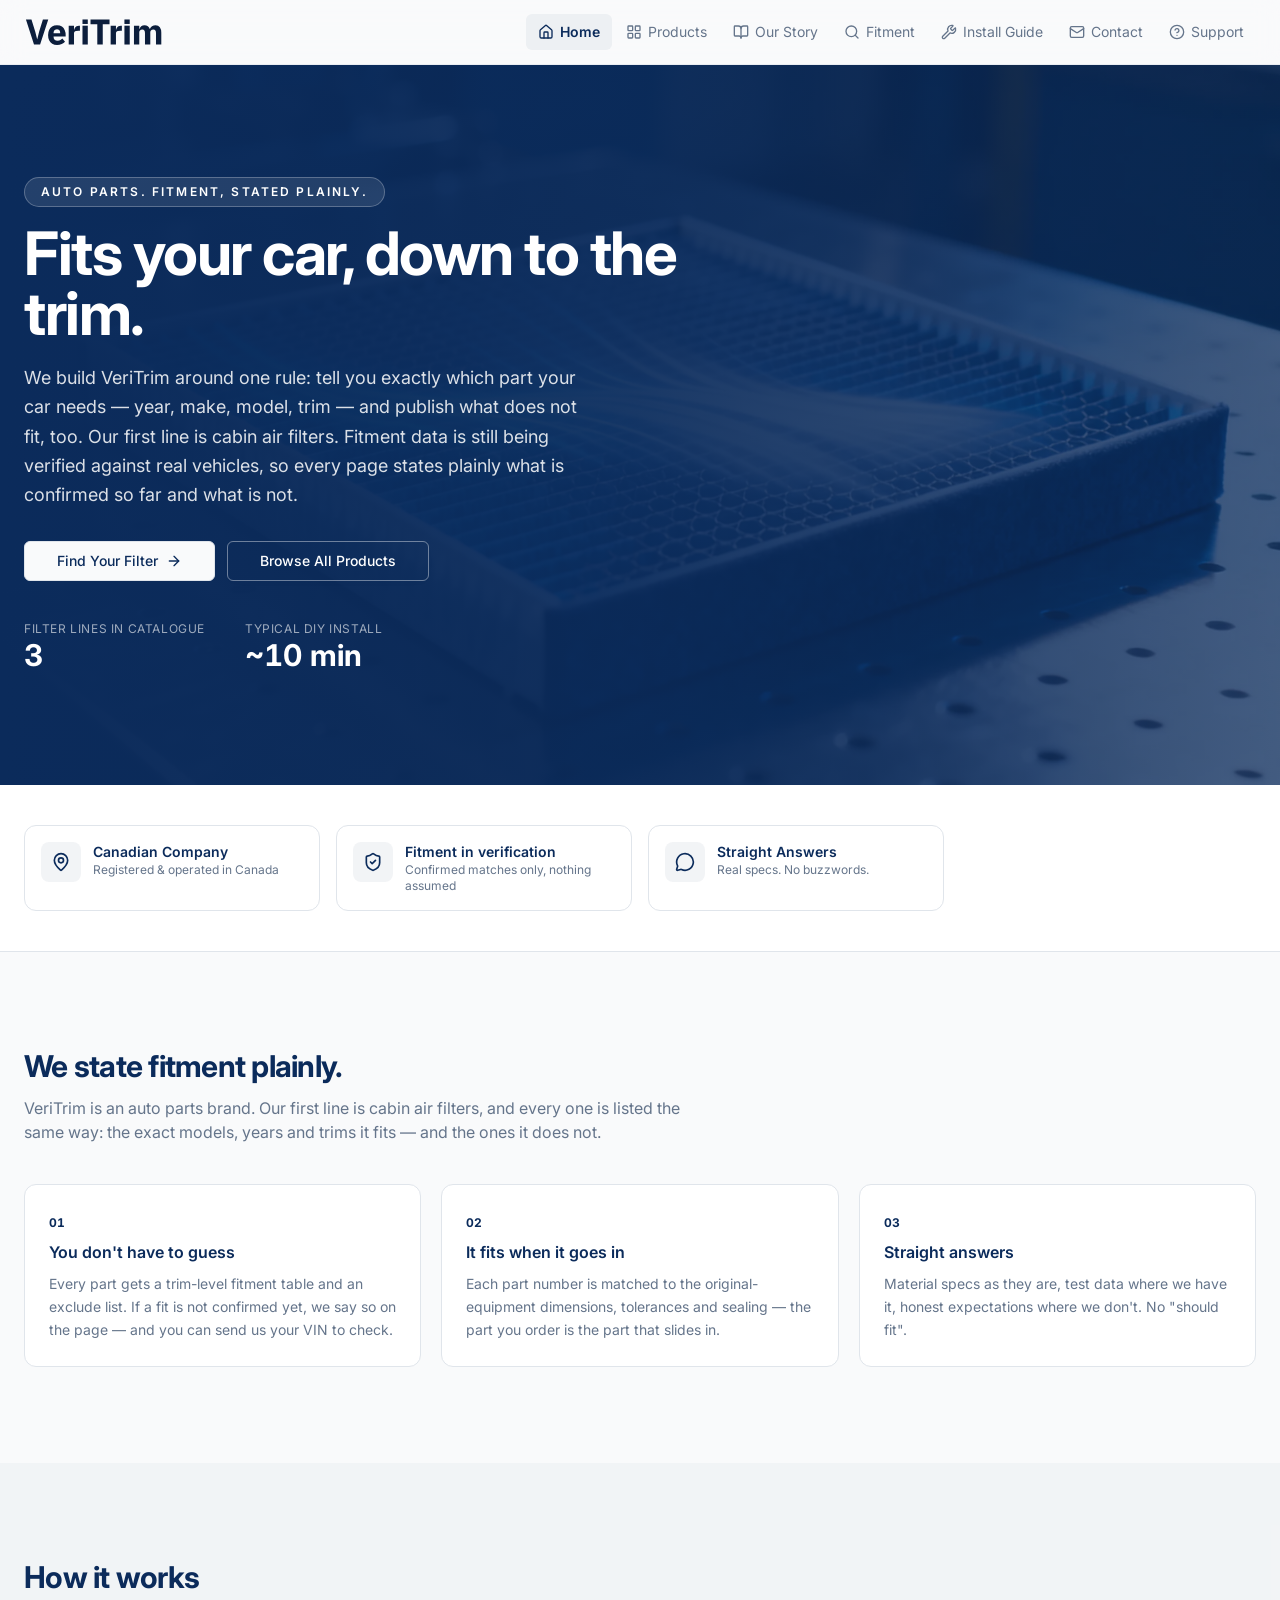
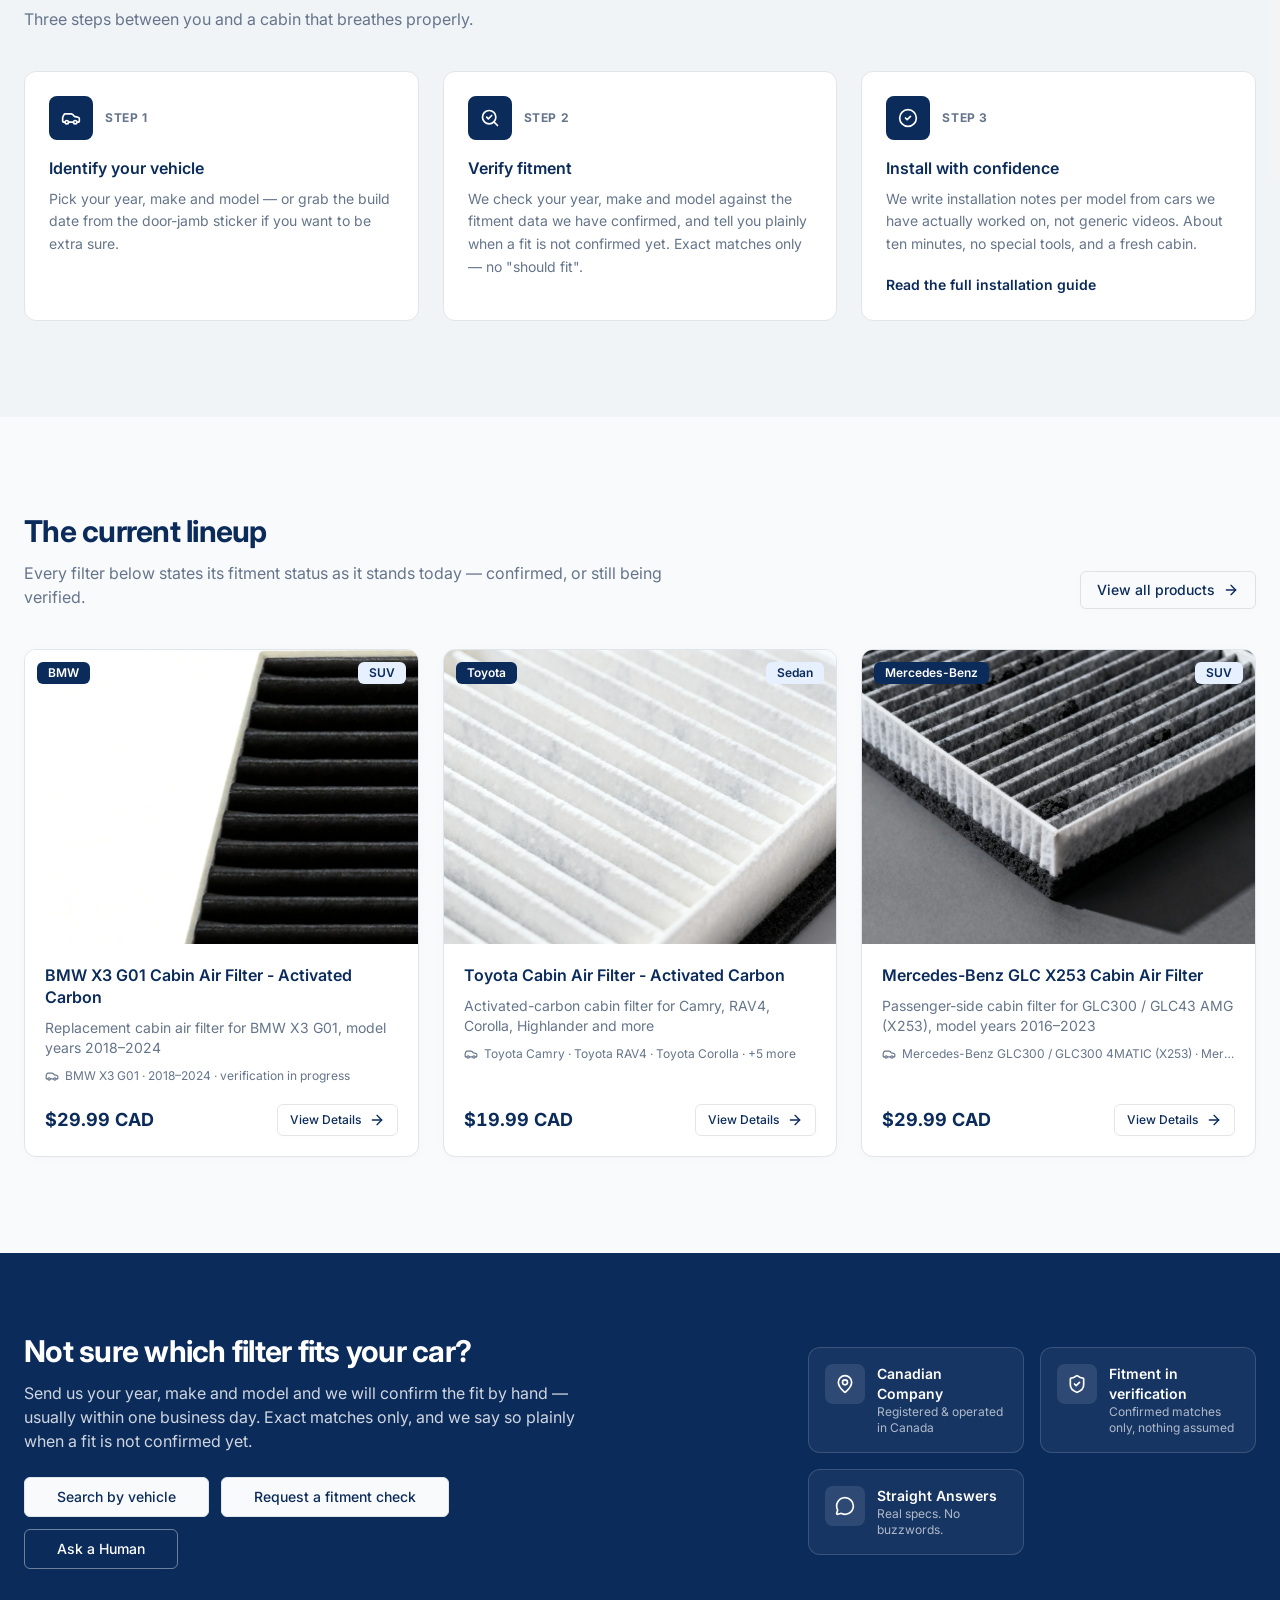
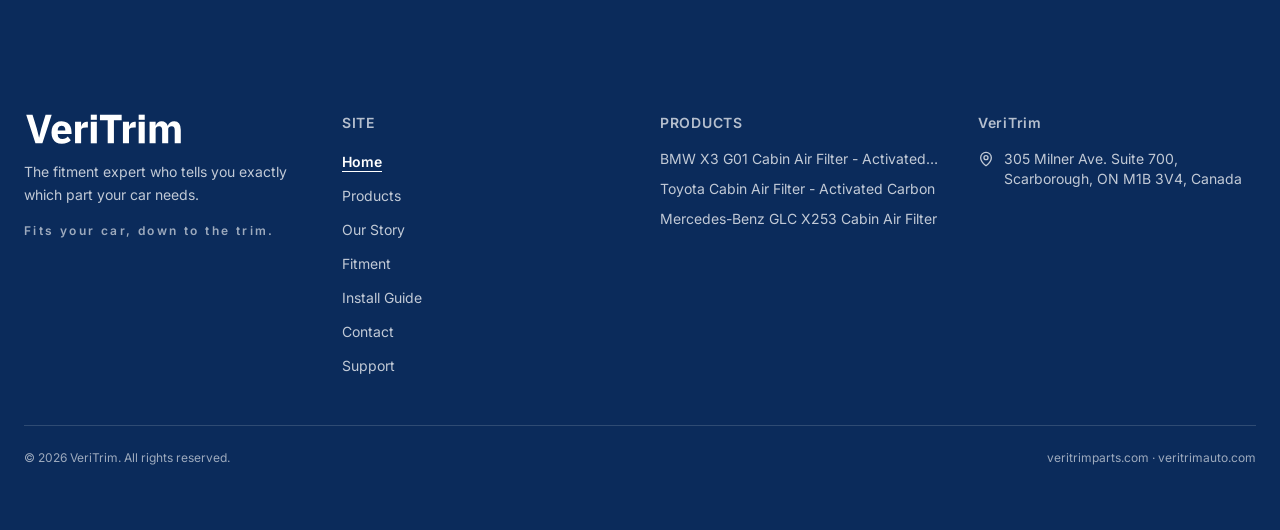
==== commit d8cea5d0: "Brand alignment (3/4): Our Story rewritten to three pillars; VIN check entry (fitment + support)" ====
--- a/index.html
+++ b/index.html
@@ -48,7 +48,31 @@
 </head>
 <body>
   <div id="root">
-<header class="sticky top-0 z-50 w-full border-b border-border/60 bg-background/85 backdrop-blur-md"><div class="mx-auto flex h-16 max-w-7xl items-center justify-between gap-4 px-4 md:px-6"><a aria-current="page" class="flex items-center active" href="index.html"><img src="images/wordmark/VeriTrim-wordmark-navy.svg" alt="VeriTrim" class="h-7 w-auto"></a><nav class="hidden items-center gap-0.5 lg:flex" aria-label="Primary"><a aria-current="page" class="flex items-center gap-1.5 rounded-md px-3 py-2 text-sm transition-colors bg-muted font-semibold text-primary" href="index.html"><svg xmlns="http://www.w3.org/2000/svg" width="24" height="24" viewBox="0 0 24 24" fill="none" stroke="currentColor" stroke-width="2" stroke-linecap="round" stroke-linejoin="round" class="lucide lucide-house size-4 shrink-0" aria-hidden="true"><path d="M15 21v-8a1 1 0 0 0-1-1h-4a1 1 0 0 0-1 1v8"></path><path d="M3 10a2 2 0 0 1 .709-1.528l7-6a2 2 0 0 1 2.582 0l7 6A2 2 0 0 1 21 10v9a2 2 0 0 1-2 2H5a2 2 0 0 1-2-2z"></path></svg>Home</a><a class="flex items-center gap-1.5 rounded-md px-3 py-2 text-sm transition-colors text-muted-foreground hover:bg-muted/60 hover:text-foreground" href="#products"><svg xmlns="http://www.w3.org/2000/svg" width="24" height="24" viewBox="0 0 24 24" fill="none" stroke="currentColor" stroke-width="2" stroke-linecap="round" stroke-linejoin="round" class="lucide lucide-layout-grid size-4 shrink-0" aria-hidden="true"><rect width="7" height="7" x="3" y="3" rx="1"></rect><rect width="7" height="7" x="14" y="3" rx="1"></rect><rect width="7" height="7" x="14" y="14" rx="1"></rect><rect width="7" height="7" x="3" y="14" rx="1"></rect></svg>Products</a><a class="flex items-center gap-1.5 rounded-md px-3 py-2 text-sm transition-colors text-muted-foreground hover:bg-muted/60 hover:text-foreground" href="#our-story"><svg xmlns="http://www.w3.org/2000/svg" width="24" height="24" viewBox="0 0 24 24" fill="none" stroke="currentColor" stroke-width="2" stroke-linecap="round" stroke-linejoin="round" class="lucide lucide-book-open size-4 shrink-0" aria-hidden="true"><path d="M12 7v14"></path><path d="M3 18a1 1 0 0 1-1-1V4a1 1 0 0 1 1-1h5a4 4 0 0 1 4 4 4 4 0 0 1 4-4h5a1 1 0 0 1 1 1v13a1 1 0 0 1-1 1h-6a3 3 0 0 0-3 3 3 3 0 0 0-3-3z"></path></svg>Our Story</a><a class="flex items-center gap-1.5 rounded-md px-3 py-2 text-sm transition-colors text-muted-foreground hover:bg-muted/60 hover:text-foreground" href="fitment/index.html"><svg xmlns="http://www.w3.org/2000/svg" width="24" height="24" viewBox="0 0 24 24" fill="none" stroke="currentColor" stroke-width="2" stroke-linecap="round" stroke-linejoin="round" class="lucide lucide-search size-4 shrink-0" aria-hidden="true"><path d="m21 21-4.34-4.34"></path><circle cx="11" cy="11" r="8"></circle></svg>Fitment</a><a class="flex items-center gap-1.5 rounded-md px-3 py-2 text-sm transition-colors text-muted-foreground hover:bg-muted/60 hover:text-foreground" href="guides/install-cabin-air-filter/index.html"><svg xmlns="http://www.w3.org/2000/svg" width="24" height="24" viewBox="0 0 24 24" fill="none" stroke="currentColor" stroke-width="2" stroke-linecap="round" stroke-linejoin="round" class="lucide lucide-wrench size-4 shrink-0" aria-hidden="true"><path d="M14.7 6.3a1 1 0 0 0 0 1.4l1.6 1.6a1 1 0 0 0 1.4 0l3.106-3.105c.32-.322.863-.22.983.218a6 6 0 0 1-8.259 7.057l-7.91 7.91a1 1 0 0 1-2.999-3l7.91-7.91a6 6 0 0 1 7.057-8.259c.438.12.54.662.219.984z"></path></svg>Install Guide</a><a class="flex items-center gap-1.5 rounded-md px-3 py-2 text-sm transition-colors text-muted-foreground hover:bg-muted/60 hover:text-foreground" href="support/"><svg xmlns="http://www.w3.org/2000/svg" width="24" height="24" viewBox="0 0 24 24" fill="none" stroke="currentColor" stroke-width="2" stroke-linecap="round" stroke-linejoin="round" class="lucide lucide-mail size-4 shrink-0" aria-hidden="true"><path d="m22 7-8.991 5.727a2 2 0 0 1-2.009 0L2 7"></path><rect x="2" y="4" width="20" height="16" rx="2"></rect></svg>Contact</a><a class="flex items-center gap-1.5 rounded-md px-3 py-2 text-sm transition-colors text-muted-foreground hover:bg-muted/60 hover:text-foreground" href="support/"><svg xmlns="http://www.w3.org/2000/svg" width="24" height="24" viewBox="0 0 24 24" fill="none" stroke="currentColor" stroke-width="2" stroke-linecap="round" stroke-linejoin="round" class="lucide lucide-help-circle size-4 shrink-0" aria-hidden="true"><circle cx="12" cy="12" r="10"></circle><path d="M9.09 9a3 3 0 0 1 5.83 1c0 2-3 3-3 3"></path><path d="M12 17h.01"></path></svg>Support</a></nav><div class="flex items-center gap-2 lg:hidden"><button data-slot="sheet-trigger" class="inline-flex items-center justify-center gap-2 whitespace-nowrap rounded-md text-sm font-medium focus-visible:outline-none focus-visible:ring-1 focus-visible:ring-ring disabled:pointer-events-none disabled:opacity-50 [&amp;_svg]:pointer-events-none [&amp;_svg]:size-4 [&amp;_svg]:shrink-0 hover-elevate active-elevate-2 border border-transparent h-9 w-9" aria-label="Open navigation menu" type="button" aria-haspopup="dialog" aria-expanded="false" data-state="closed"><svg xmlns="http://www.w3.org/2000/svg" width="24" height="24" viewBox="0 0 24 24" fill="none" stroke="currentColor" stroke-width="2" stroke-linecap="round" stroke-linejoin="round" class="lucide lucide-menu size-5" aria-hidden="true"><path d="M4 5h16"></path><path d="M4 12h16"></path><path d="M4 19h16"></path></svg></button></div></div></header><main class="flex-1"><div class="min-h-screen bg-background"><script type="application/ld+json">{"@context":"https://schema.org","@type":"Organization","name":"VeriTrim","url":"https://veritrimparts.com/","address":{"@type":"PostalAddress","streetAddress":"305 Milner Ave. Suite 700","addressLocality":"Scarborough","addressRegion":"ON","postalCode":"M1B 3V4","addressCountry":"CA"}}</script><section class="relative w-full overflow-hidden bg-primary"><img alt="Cabin air filter product on deep blue industrial background" class="bg-linear-to-b from-gray-50/20 to-gray-200/20 absolute inset-0 h-full w-full object-cover opacity-35" loading="lazy" decoding="async" src="images/hero-bg.webp"><div class="absolute inset-0 bg-gradient-to-r from-primary via-primary/80 to-primary/30"></div><div class="relative mx-auto max-w-7xl px-4 py-20 md:px-6 md:py-28"><div class="max-w-2xl text-primary-foreground" style="opacity: 1; transform: none;"><p class="mb-4 inline-block rounded-full border border-primary-foreground/25 bg-primary-foreground/10 px-4 py-1.5 text-xs font-semibold uppercase tracking-[0.18em]">Auto parts. Fitment, stated plainly.</p><h1 class="text-4xl font-bold tracking-tight md:text-6xl">Fits your car, down to the trim.</h1><p class="mt-5 max-w-xl text-base leading-relaxed text-primary-foreground/85 md:text-lg">We build VeriTrim around one rule: tell you exactly which part your car needs — year, make, model, trim — and publish what does not fit, too. Our first line is cabin air filters. Fitment data is still being verified against real vehicles, so every page states plainly what is confirmed so far and what is not.</p><div class="mt-8 flex flex-wrap gap-3"><a data-slot="button" class="inline-flex items-center justify-center gap-2 whitespace-nowrap text-sm font-medium focus-visible:outline-none focus-visible:ring-1 focus-visible:ring-ring disabled:pointer-events-none disabled:opacity-50 [&amp;_svg]:pointer-events-none [&amp;_svg]:size-4 [&amp;_svg]:shrink-0 hover-elevate active-elevate-2 border border-primary-border min-h-10 rounded-md px-8 bg-background text-foreground hover:bg-background/90" href="fitment/index.html">Find Your Filter<svg xmlns="http://www.w3.org/2000/svg" width="24" height="24" viewBox="0 0 24 24" fill="none" stroke="currentColor" stroke-width="2" stroke-linecap="round" stroke-linejoin="round" class="lucide lucide-arrow-right size-4" aria-hidden="true"><path d="M5 12h14"></path><path d="m12 5 7 7-7 7"></path></svg></a><a data-slot="button" class="inline-flex items-center justify-center gap-2 whitespace-nowrap text-sm font-medium focus-visible:outline-none focus-visible:ring-1 focus-visible:ring-ring disabled:pointer-events-none disabled:opacity-50 [&amp;_svg]:pointer-events-none [&amp;_svg]:size-4 [&amp;_svg]:shrink-0 hover-elevate active-elevate-2 border [border-color:var(--button-outline)] shadow-xs active:shadow-none min-h-10 rounded-md px-8 border-primary-foreground/40 bg-transparent text-primary-foreground hover:bg-primary-foreground/10 hover:text-primary-foreground" href="#products">Browse All Products</a></div><dl class="mt-10 flex flex-wrap gap-x-10 gap-y-4"><div><dt class="text-xs uppercase tracking-wider text-primary-foreground/60">Filter lines in catalogue</dt><dd class="text-2xl font-bold tabular-nums md:text-3xl">3</dd></div><div><dt class="text-xs uppercase tracking-wider text-primary-foreground/60">Typical DIY install</dt><dd class="text-2xl font-bold tabular-nums md:text-3xl">~10 min</dd></div></dl></div></div></section><section class="w-full border-b border-border bg-card py-10"><div class="mx-auto max-w-7xl px-4 md:px-6"><div class="grid gap-4 grid-cols-2 lg:grid-cols-4"><div class="flex items-start gap-3 rounded-xl border p-4 border-border bg-card"><span class="flex size-10 shrink-0 items-center justify-center rounded-lg bg-primary/5 text-primary"><svg xmlns="http://www.w3.org/2000/svg" width="24" height="24" viewBox="0 0 24 24" fill="none" stroke="currentColor" stroke-width="2" stroke-linecap="round" stroke-linejoin="round" class="lucide lucide-map-pin size-5" aria-hidden="true"><path d="M20 10c0 4.993-5.539 10.193-7.399 11.799a1 1 0 0 1-1.202 0C9.539 20.193 4 14.993 4 10a8 8 0 0 1 16 0"></path><circle cx="12" cy="10" r="3"></circle></svg></span><span class="min-w-0" style="min-width: 0; flex: 1;"><span class="block text-sm font-semibold">Canadian Company</span><span class="block text-xs text-muted-foreground">Registered &amp; operated in Canada</span></span></div><div class="flex items-start gap-3 rounded-xl border p-4 border-border bg-card"><span class="flex size-10 shrink-0 items-center justify-center rounded-lg bg-primary/5 text-primary"><svg xmlns="http://www.w3.org/2000/svg" width="24" height="24" viewBox="0 0 24 24" fill="none" stroke="currentColor" stroke-width="2" stroke-linecap="round" stroke-linejoin="round" class="lucide lucide-shield-check size-5" aria-hidden="true"><path d="M20 13c0 5-3.5 7.5-7.66 8.95a1 1 0 0 1-.67-.01C7.5 20.5 4 18 4 13V6a1 1 0 0 1 1-1c2 0 4.5-1.2 6.24-2.72a1.17 1.17 0 0 1 1.52 0C14.51 3.81 17 5 19 5a1 1 0 0 1 1 1z"></path><path d="m9 12 2 2 4-4"></path></svg></span><span class="min-w-0" style="min-width: 0; flex: 1;"><span class="block text-sm font-semibold">Fitment in verification</span><span class="block text-xs text-muted-foreground">Confirmed matches only, nothing assumed</span></span></div><div class="flex items-start gap-3 rounded-xl border p-4 border-border bg-card"><span class="flex size-10 shrink-0 items-center justify-center rounded-lg bg-primary/5 text-primary"><svg xmlns="http://www.w3.org/2000/svg" width="24" height="24" viewBox="0 0 24 24" fill="none" stroke="currentColor" stroke-width="2" stroke-linecap="round" stroke-linejoin="round" class="lucide lucide-message-circle size-5" aria-hidden="true"><path d="M2.992 16.342a2 2 0 0 1 .094 1.167l-1.065 3.29a1 1 0 0 0 1.236 1.168l3.413-.998a2 2 0 0 1 1.099.092 10 10 0 1 0-4.777-4.719"></path></svg></span><span class="min-w-0" style="min-width: 0; flex: 1;"><span class="block text-sm font-semibold">Straight Answers</span><span class="block text-xs text-muted-foreground">Real specs. No buzzwords.</span></span></div></div></div></section><section id="our-story" class="w-full py-16 md:py-24"><div class="mx-auto max-w-7xl px-4 md:px-6"><div class="mb-10 max-w-2xl"><h2 class="text-2xl font-bold tracking-tight md:text-3xl">Sound familiar?</h2><p class="mt-3 text-muted-foreground">Buying a cabin air filter shouldn't feel like a gamble. These are the problems we built VeriTrim around fixing.</p></div><div class="grid grid-cols-1 gap-5 md:grid-cols-2 lg:grid-cols-4"><div class="rounded-xl border border-border bg-card p-6" style="opacity: 0; transform: translateY(20px);"><span class="text-xs font-bold tabular-nums text-primary">01</span><h3 class="mt-2 font-semibold leading-snug">Wrong-part anxiety</h3><p class="mt-2.5 text-sm leading-relaxed text-muted-foreground">Ordering a filter online usually means gambling on fitment. Every product page states what fitment we have confirmed and what is still being verified — including what does not fit — before you spend a dollar.</p></div><div class="rounded-xl border border-border bg-card p-6" style="opacity: 0; transform: translateY(20px);"><span class="text-xs font-bold tabular-nums text-primary">02</span><h3 class="mt-2 font-semibold leading-snug">The air you don't see</h3><p class="mt-2.5 text-sm leading-relaxed text-muted-foreground">Cabin filters are invisible until they smell. Most are running a year or two overdue, quietly recirculating dust, pollen and road grime through the vents.</p></div><div class="rounded-xl border border-border bg-card p-6" style="opacity: 0; transform: translateY(20px);"><span class="text-xs font-bold tabular-nums text-primary">03</span><h3 class="mt-2 font-semibold leading-snug">Dealership markup</h3><p class="mt-2.5 text-sm leading-relaxed text-muted-foreground">The same filter media in a dealer box can cost two to three times more — plus an hour of labour to slide it in. We say it plainly: you are paying for the logo.</p></div><div class="rounded-xl border border-border bg-card p-6" style="opacity: 0; transform: translateY(20px);"><span class="text-xs font-bold tabular-nums text-primary">04</span><h3 class="mt-2 font-semibold leading-snug">Video-tutorial roulette</h3><p class="mt-2.5 text-sm leading-relaxed text-muted-foreground">Generic install videos never seem to match your exact trim. We are writing installation notes per model, including the quirks we have actually run into on the car.</p></div></div></div></section><section id="install-guide" class="w-full bg-muted/60 py-16 md:py-24"><div class="mx-auto max-w-7xl px-4 md:px-6"><div class="mb-10 max-w-2xl"><h2 class="text-2xl font-bold tracking-tight md:text-3xl">How it works</h2><p class="mt-3 text-muted-foreground">Three steps between you and a cabin that breathes properly.</p></div><div class="grid grid-cols-1 gap-6 md:grid-cols-3"><div class="rounded-xl border border-border bg-card p-6" style="opacity: 0; transform: translateY(20px);"><div class="flex items-center gap-3"><span class="flex size-11 items-center justify-center rounded-lg bg-primary text-primary-foreground"><svg xmlns="http://www.w3.org/2000/svg" width="24" height="24" viewBox="0 0 24 24" fill="none" stroke="currentColor" stroke-width="2" stroke-linecap="round" stroke-linejoin="round" class="lucide lucide-car size-5" aria-hidden="true"><path d="M19 17h2c.6 0 1-.4 1-1v-3c0-.9-.7-1.7-1.5-1.9C18.7 10.6 16 10 16 10s-1.3-1.4-2.2-2.3c-.5-.4-1.1-.7-1.8-.7H5c-.6 0-1.1.4-1.4.9l-1.4 2.9A3.7 3.7 0 0 0 2 12v4c0 .6.4 1 1 1h2"></path><circle cx="7" cy="17" r="2"></circle><path d="M9 17h6"></path><circle cx="17" cy="17" r="2"></circle></svg></span><span class="text-xs font-bold uppercase tracking-wider text-muted-foreground">Step 1</span></div><h3 class="mt-4 font-semibold">Identify your vehicle</h3><p class="mt-2 text-sm leading-relaxed text-muted-foreground">Pick your year, make and model — or grab the build date from the door-jamb sticker if you want to be extra sure.</p></div><div class="rounded-xl border border-border bg-card p-6" style="opacity: 0; transform: translateY(20px);"><div class="flex items-center gap-3"><span class="flex size-11 items-center justify-center rounded-lg bg-primary text-primary-foreground"><svg xmlns="http://www.w3.org/2000/svg" width="24" height="24" viewBox="0 0 24 24" fill="none" stroke="currentColor" stroke-width="2" stroke-linecap="round" stroke-linejoin="round" class="lucide lucide-search-check size-5" aria-hidden="true"><path d="m8 11 2 2 4-4"></path><circle cx="11" cy="11" r="8"></circle><path d="m21 21-4.3-4.3"></path></svg></span><span class="text-xs font-bold uppercase tracking-wider text-muted-foreground">Step 2</span></div><h3 class="mt-4 font-semibold">Verify fitment</h3><p class="mt-2 text-sm leading-relaxed text-muted-foreground">We check your year, make and model against the fitment data we have confirmed, and tell you plainly when a fit is not confirmed yet. Exact matches only — no "should fit".</p></div><div class="rounded-xl border border-border bg-card p-6" style="opacity: 0; transform: translateY(20px);"><div class="flex items-center gap-3"><span class="flex size-11 items-center justify-center rounded-lg bg-primary text-primary-foreground"><svg xmlns="http://www.w3.org/2000/svg" width="24" height="24" viewBox="0 0 24 24" fill="none" stroke="currentColor" stroke-width="2" stroke-linecap="round" stroke-linejoin="round" class="lucide lucide-circle-check size-5" aria-hidden="true"><circle cx="12" cy="12" r="10"></circle><path d="m9 12 2 2 4-4"></path></svg></span><span class="text-xs font-bold uppercase tracking-wider text-muted-foreground">Step 3</span></div><h3 class="mt-4 font-semibold">Install with confidence</h3><p class="mt-2 text-sm leading-relaxed text-muted-foreground">We write installation notes per model from cars we have actually worked on, not generic videos. About ten minutes, no special tools, and a fresh cabin.</p><p class="mt-4"><a class="inline-flex items-center gap-2 text-sm font-semibold text-primary transition-colors hover:text-foreground" href="guides/install-cabin-air-filter/index.html">Read the full installation guide</a></p></div></div></div></section><section id="products" class="w-full py-16 md:py-24"><div class="mx-auto max-w-7xl px-4 md:px-6"><div class="mb-10 flex flex-wrap items-end justify-between gap-4"><div class="max-w-2xl"><h2 class="text-2xl font-bold tracking-tight md:text-3xl">The current lineup</h2><p class="mt-3 text-muted-foreground">Every filter below states its fitment status as it stands today — confirmed, or still being verified.</p></div><a data-slot="button" class="inline-flex items-center justify-center gap-2 whitespace-nowrap rounded-md text-sm font-medium focus-visible:outline-none focus-visible:ring-1 focus-visible:ring-ring disabled:pointer-events-none disabled:opacity-50 [&amp;_svg]:pointer-events-none [&amp;_svg]:size-4 [&amp;_svg]:shrink-0 hover-elevate active-elevate-2 border [border-color:var(--button-outline)] shadow-xs active:shadow-none min-h-9 px-4 py-2" href="#products">View all products<svg xmlns="http://www.w3.org/2000/svg" width="24" height="24" viewBox="0 0 24 24" fill="none" stroke="currentColor" stroke-width="2" stroke-linecap="round" stroke-linejoin="round" class="lucide lucide-arrow-right size-4" aria-hidden="true"><path d="M5 12h14"></path><path d="m12 5 7 7-7 7"></path></svg></a></div><div class="grid grid-cols-1 gap-6 sm:grid-cols-2 lg:grid-cols-3"><div style="opacity: 0; transform: translateY(20px);"><div class="rounded-xl border bg-card border-card-border text-card-foreground shadow-sm group flex h-full flex-col overflow-hidden transition-shadow hover:shadow-md"><div class="relative aspect-[4/3] overflow-hidden bg-muted"><img alt="BMW X3 G01 Cabin Air Filter - Activated Carbon" class="bg-linear-to-b from-gray-50/20 to-gray-200/20 h-full w-full object-cover transition-transform duration-500 group-hover:scale-[1.04]" loading="lazy" decoding="async" src="images/bmw-x3-product.webp"><div class="whitespace-nowrap inline-flex items-center rounded-md border px-2.5 py-0.5 text-xs font-semibold hover-elevate border-transparent shadow-xs !absolute left-3 top-3 z-20 bg-primary text-primary-foreground">BMW</div><div class="whitespace-nowrap inline-flex items-center rounded-md border px-2.5 py-0.5 text-xs font-semibold hover-elevate border-transparent bg-secondary text-secondary-foreground !absolute right-3 top-3 z-20">SUV</div></div><div class="flex-1 space-y-2.5 p-5"><a id="bmw-x3-g01-cabin-air-filter" class="block" href="products/bmw-x3-g01-cabin-air-filter/index.html"><h3 class="line-clamp-2 font-semibold leading-snug transition-colors group-hover:text-primary">BMW X3 G01 Cabin Air Filter - Activated Carbon</h3></a><p class="line-clamp-2 text-sm text-muted-foreground">Replacement cabin air filter for BMW X3 G01, model years 2018–2024</p><p class="flex items-center gap-1.5 text-xs text-muted-foreground"><svg xmlns="http://www.w3.org/2000/svg" width="24" height="24" viewBox="0 0 24 24" fill="none" stroke="currentColor" stroke-width="2" stroke-linecap="round" stroke-linejoin="round" class="lucide lucide-car size-3.5 shrink-0" aria-hidden="true"><path d="M19 17h2c.6 0 1-.4 1-1v-3c0-.9-.7-1.7-1.5-1.9C18.7 10.6 16 10 16 10s-1.3-1.4-2.2-2.3c-.5-.4-1.1-.7-1.8-.7H5c-.6 0-1.1.4-1.4.9l-1.4 2.9A3.7 3.7 0 0 0 2 12v4c0 .6.4 1 1 1h2"></path><circle cx="7" cy="17" r="2"></circle><path d="M9 17h6"></path><circle cx="17" cy="17" r="2"></circle></svg><span class="truncate">BMW X3 G01 · 2018–2024 · verification in progress</span></p></div><div class="flex items-center justify-between gap-3 p-5 pt-0"><span class="shrink-0 text-lg font-bold tabular-nums">$29.99 CAD</span><a data-slot="button" class="inline-flex items-center justify-center gap-2 whitespace-nowrap font-medium focus-visible:outline-none focus-visible:ring-1 focus-visible:ring-ring disabled:pointer-events-none disabled:opacity-50 [&amp;_svg]:pointer-events-none [&amp;_svg]:size-4 [&amp;_svg]:shrink-0 hover-elevate active-elevate-2 border [border-color:var(--button-outline)] shadow-xs active:shadow-none min-h-8 rounded-md px-3 text-xs" href="products/bmw-x3-g01-cabin-air-filter/index.html">View Details<svg xmlns="http://www.w3.org/2000/svg" width="24" height="24" viewBox="0 0 24 24" fill="none" stroke="currentColor" stroke-width="2" stroke-linecap="round" stroke-linejoin="round" class="lucide lucide-arrow-right size-4" aria-hidden="true"><path d="M5 12h14"></path><path d="m12 5 7 7-7 7"></path></svg></a></div></div></div><div style="opacity: 0; transform: translateY(20px);"><div class="rounded-xl border bg-card border-card-border text-card-foreground shadow-sm group flex h-full flex-col overflow-hidden transition-shadow hover:shadow-md"><div class="relative aspect-[4/3] overflow-hidden bg-muted"><img alt="VeriTrim activated carbon cabin air filter for Toyota" class="bg-linear-to-b from-gray-50/20 to-gray-200/20 h-full w-full object-cover transition-transform duration-500 group-hover:scale-[1.04]" loading="lazy" decoding="async" src="images/toyota-cf10285.webp"><div class="whitespace-nowrap inline-flex items-center rounded-md border px-2.5 py-0.5 text-xs font-semibold hover-elevate border-transparent shadow-xs !absolute left-3 top-3 z-20 bg-primary text-primary-foreground">Toyota</div><div class="whitespace-nowrap inline-flex items-center rounded-md border px-2.5 py-0.5 text-xs font-semibold hover-elevate border-transparent bg-secondary text-secondary-foreground !absolute right-3 top-3 z-20">Sedan</div></div><div class="flex-1 space-y-2.5 p-5"><a id="toyota-cabin-air-filter" class="block" href="products/toyota-cabin-air-filter/index.html"><h3 class="line-clamp-2 font-semibold leading-snug transition-colors group-hover:text-primary">Toyota Cabin Air Filter - Activated Carbon</h3></a><p class="line-clamp-2 text-sm text-muted-foreground">Activated-carbon cabin filter for Camry, RAV4, Corolla, Highlander and more</p><p class="flex items-center gap-1.5 text-xs text-muted-foreground"><svg xmlns="http://www.w3.org/2000/svg" width="24" height="24" viewBox="0 0 24 24" fill="none" stroke="currentColor" stroke-width="2" stroke-linecap="round" stroke-linejoin="round" class="lucide lucide-car size-3.5 shrink-0" aria-hidden="true"><path d="M19 17h2c.6 0 1-.4 1-1v-3c0-.9-.7-1.7-1.5-1.9C18.7 10.6 16 10 16 10s-1.3-1.4-2.2-2.3c-.5-.4-1.1-.7-1.8-.7H5c-.6 0-1.1.4-1.4.9l-1.4 2.9A3.7 3.7 0 0 0 2 12v4c0 .6.4 1 1 1h2"></path><circle cx="7" cy="17" r="2"></circle><path d="M9 17h6"></path><circle cx="17" cy="17" r="2"></circle></svg><span class="truncate">Toyota Camry · Toyota RAV4 · Toyota Corolla · +5 more</span></p></div><div class="flex items-center justify-between gap-3 p-5 pt-0"><span class="shrink-0 text-lg font-bold tabular-nums">$19.99 CAD</span><a data-slot="button" class="inline-flex items-center justify-center gap-2 whitespace-nowrap font-medium focus-visible:outline-none focus-visible:ring-1 focus-visible:ring-ring disabled:pointer-events-none disabled:opacity-50 [&amp;_svg]:pointer-events-none [&amp;_svg]:size-4 [&amp;_svg]:shrink-0 hover-elevate active-elevate-2 border [border-color:var(--button-outline)] shadow-xs active:shadow-none min-h-8 rounded-md px-3 text-xs" href="products/toyota-cabin-air-filter/index.html">View Details<svg xmlns="http://www.w3.org/2000/svg" width="24" height="24" viewBox="0 0 24 24" fill="none" stroke="currentColor" stroke-width="2" stroke-linecap="round" stroke-linejoin="round" class="lucide lucide-arrow-right size-4" aria-hidden="true"><path d="M5 12h14"></path><path d="m12 5 7 7-7 7"></path></svg></a></div></div></div><div style="opacity: 0; transform: translateY(20px);"><div class="rounded-xl border bg-card border-card-border text-card-foreground shadow-sm group flex h-full flex-col overflow-hidden transition-shadow hover:shadow-md"><div class="relative aspect-[4/3] overflow-hidden bg-muted"><img alt="Mercedes-Benz GLC X253 Cabin Air Filter" class="bg-linear-to-b from-gray-50/20 to-gray-200/20 h-full w-full object-cover transition-transform duration-500 group-hover:scale-[1.04]" loading="lazy" decoding="async" src="images/mercedes-glc.webp"><div class="whitespace-nowrap inline-flex items-center rounded-md border px-2.5 py-0.5 text-xs font-semibold hover-elevate border-transparent shadow-xs !absolute left-3 top-3 z-20 bg-primary text-primary-foreground">Mercedes-Benz</div><div class="whitespace-nowrap inline-flex items-center rounded-md border px-2.5 py-0.5 text-xs font-semibold hover-elevate border-transparent bg-secondary text-secondary-foreground !absolute right-3 top-3 z-20">SUV</div></div><div class="flex-1 space-y-2.5 p-5"><a id="mercedes-benz-glc-x253-cabin-air-filter" class="block" href="products/mercedes-benz-glc-x253-cabin-air-filter/index.html"><h3 class="line-clamp-2 font-semibold leading-snug transition-colors group-hover:text-primary">Mercedes-Benz GLC X253 Cabin Air Filter</h3></a><p class="line-clamp-2 text-sm text-muted-foreground">Passenger-side cabin filter for GLC300 / GLC43 AMG (X253), model years 2016–2023</p><p class="flex items-center gap-1.5 text-xs text-muted-foreground"><svg xmlns="http://www.w3.org/2000/svg" width="24" height="24" viewBox="0 0 24 24" fill="none" stroke="currentColor" stroke-width="2" stroke-linecap="round" stroke-linejoin="round" class="lucide lucide-car size-3.5 shrink-0" aria-hidden="true"><path d="M19 17h2c.6 0 1-.4 1-1v-3c0-.9-.7-1.7-1.5-1.9C18.7 10.6 16 10 16 10s-1.3-1.4-2.2-2.3c-.5-.4-1.1-.7-1.8-.7H5c-.6 0-1.1.4-1.4.9l-1.4 2.9A3.7 3.7 0 0 0 2 12v4c0 .6.4 1 1 1h2"></path><circle cx="7" cy="17" r="2"></circle><path d="M9 17h6"></path><circle cx="17" cy="17" r="2"></circle></svg><span class="truncate">Mercedes-Benz GLC300 / GLC300 4MATIC (X253) · Mercedes-Benz GLC43 AMG (X253) · +1 more</span></p></div><div class="flex items-center justify-between gap-3 p-5 pt-0"><span class="shrink-0 text-lg font-bold tabular-nums">$29.99 CAD</span><a data-slot="button" class="inline-flex items-center justify-center gap-2 whitespace-nowrap font-medium focus-visible:outline-none focus-visible:ring-1 focus-visible:ring-ring disabled:pointer-events-none disabled:opacity-50 [&amp;_svg]:pointer-events-none [&amp;_svg]:size-4 [&amp;_svg]:shrink-0 hover-elevate active-elevate-2 border [border-color:var(--button-outline)] shadow-xs active:shadow-none min-h-8 rounded-md px-3 text-xs" href="products/mercedes-benz-glc-x253-cabin-air-filter/index.html">View Details<svg xmlns="http://www.w3.org/2000/svg" width="24" height="24" viewBox="0 0 24 24" fill="none" stroke="currentColor" stroke-width="2" stroke-linecap="round" stroke-linejoin="round" class="lucide lucide-arrow-right size-4" aria-hidden="true"><path d="M5 12h14"></path><path d="m12 5 7 7-7 7"></path></svg></a></div></div></div></div></div></section><section id="fitment" class="w-full bg-primary py-16 md:py-20"><div class="mx-auto max-w-7xl px-4 md:px-6"><div class="flex flex-col items-start justify-between gap-8 lg:flex-row lg:items-center"><div class="max-w-xl text-primary-foreground"><h2 class="text-2xl font-bold tracking-tight md:text-3xl">Not sure which filter fits your car?</h2><p class="mt-3 text-primary-foreground/80">Send us your year, make and model and we will confirm the fit by hand — usually within one business day. Exact matches only, and we say so plainly when a fit is not confirmed yet.</p><div class="mt-6 flex flex-wrap gap-3"><a data-slot="button" class="inline-flex items-center justify-center gap-2 whitespace-nowrap text-sm font-medium focus-visible:outline-none focus-visible:ring-1 focus-visible:ring-ring disabled:pointer-events-none disabled:opacity-50 [&amp;_svg]:pointer-events-none [&amp;_svg]:size-4 [&amp;_svg]:shrink-0 hover-elevate active-elevate-2 border border-primary-border min-h-10 rounded-md px-8 bg-background text-foreground hover:bg-background/90" href="fitment/index.html">Search by vehicle</a><a data-slot="button" class="inline-flex items-center justify-center gap-2 whitespace-nowrap text-sm font-medium focus-visible:outline-none focus-visible:ring-1 focus-visible:ring-ring disabled:pointer-events-none disabled:opacity-50 [&amp;_svg]:pointer-events-none [&amp;_svg]:size-4 [&amp;_svg]:shrink-0 hover-elevate active-elevate-2 border border-primary-border min-h-10 rounded-md px-8 bg-background text-foreground hover:bg-background/90" href="support/">Request a fitment check</a><a data-slot="button" class="inline-flex items-center justify-center gap-2 whitespace-nowrap text-sm font-medium focus-visible:outline-none focus-visible:ring-1 focus-visible:ring-ring disabled:pointer-events-none disabled:opacity-50 [&amp;_svg]:pointer-events-none [&amp;_svg]:size-4 [&amp;_svg]:shrink-0 hover-elevate active-elevate-2 border [border-color:var(--button-outline)] shadow-xs active:shadow-none min-h-10 rounded-md px-8 border-primary-foreground/40 bg-transparent text-primary-foreground hover:bg-primary-foreground/10 hover:text-primary-foreground" href="support/">Ask a Human</a></div></div><div class="w-full max-w-md"><div class="grid gap-4 grid-cols-1 sm:grid-cols-2 trust-badge-grid" style="min-width: 0;"><div class="flex items-start gap-3 rounded-xl border p-4 border-primary-foreground/15 bg-primary-foreground/5" style="min-width: 0; overflow-wrap: break-word; word-wrap: break-word;"><span class="flex size-10 shrink-0 items-center justify-center rounded-lg bg-primary-foreground/10 text-primary-foreground"><svg xmlns="http://www.w3.org/2000/svg" width="24" height="24" viewBox="0 0 24 24" fill="none" stroke="currentColor" stroke-width="2" stroke-linecap="round" stroke-linejoin="round" class="lucide lucide-map-pin size-5" aria-hidden="true"><path d="M20 10c0 4.993-5.539 10.193-7.399 11.799a1 1 0 0 1-1.202 0C9.539 20.193 4 14.993 4 10a8 8 0 0 1 16 0"></path><circle cx="12" cy="10" r="3"></circle></svg></span><span class="min-w-0" style="min-width: 0; flex: 1;"><span class="block text-sm font-semibold text-primary-foreground">Canadian Company</span><span class="block text-xs text-primary-foreground/65">Registered &amp; operated in Canada</span></span></div><div class="flex items-start gap-3 rounded-xl border p-4 border-primary-foreground/15 bg-primary-foreground/5" style="min-width: 0; overflow-wrap: break-word; word-wrap: break-word;"><span class="flex size-10 shrink-0 items-center justify-center rounded-lg bg-primary-foreground/10 text-primary-foreground"><svg xmlns="http://www.w3.org/2000/svg" width="24" height="24" viewBox="0 0 24 24" fill="none" stroke="currentColor" stroke-width="2" stroke-linecap="round" stroke-linejoin="round" class="lucide lucide-shield-check size-5" aria-hidden="true"><path d="M20 13c0 5-3.5 7.5-7.66 8.95a1 1 0 0 1-.67-.01C7.5 20.5 4 18 4 13V6a1 1 0 0 1 1-1c2 0 4.5-1.2 6.24-2.72a1.17 1.17 0 0 1 1.52 0C14.51 3.81 17 5 19 5a1 1 0 0 1 1 1z"></path><path d="m9 12 2 2 4-4"></path></svg></span><span class="min-w-0" style="min-width: 0; flex: 1;"><span class="block text-sm font-semibold text-primary-foreground">Fitment in verification</span><span class="block text-xs text-primary-foreground/65">Confirmed matches only, nothing assumed</span></span></div><div class="flex items-start gap-3 rounded-xl border p-4 border-primary-foreground/15 bg-primary-foreground/5" style="min-width: 0; overflow-wrap: break-word; word-wrap: break-word;"><span class="flex size-10 shrink-0 items-center justify-center rounded-lg bg-primary-foreground/10 text-primary-foreground"><svg xmlns="http://www.w3.org/2000/svg" width="24" height="24" viewBox="0 0 24 24" fill="none" stroke="currentColor" stroke-width="2" stroke-linecap="round" stroke-linejoin="round" class="lucide lucide-message-circle size-5" aria-hidden="true"><path d="M2.992 16.342a2 2 0 0 1 .094 1.167l-1.065 3.29a1 1 0 0 0 1.236 1.168l3.413-.998a2 2 0 0 1 1.099.092 10 10 0 1 0-4.777-4.719"></path></svg></span><span class="min-w-0" style="min-width: 0; flex: 1;"><span class="block text-sm font-semibold text-primary-foreground">Straight Answers</span><span class="block text-xs text-primary-foreground/65">Real specs. No buzzwords.</span></span></div></div></div></div></div></section></div></main><footer class="w-full bg-primary text-primary-foreground"><div class="mx-auto max-w-7xl px-4 py-12 md:px-6 md:py-16"><div class="grid grid-cols-1 gap-10 md:grid-cols-2 lg:grid-cols-4"><div class="space-y-4"><div class="flex items-center"><img src="images/wordmark/VeriTrim-wordmark-white-transparent.svg" alt="VeriTrim" class="h-8 w-auto"></div><p class="text-sm leading-relaxed text-primary-foreground/75">The fitment expert who tells you exactly which part your car needs.</p><p class="text-xs font-semibold tracking-[0.2em] text-primary-foreground/60">Fits your car, down to the trim.</p></div><div><h3 class="mb-4 text-sm font-semibold uppercase tracking-wider text-primary-foreground/70">Site</h3><ul class="space-y-2.5"><li><a aria-current="page" class="text-sm font-semibold text-primary-foreground underline underline-offset-4" href="index.html">Home</a></li><li><a class="text-sm text-primary-foreground/75 transition-colors hover:text-primary-foreground" href="#products">Products</a></li><li><a class="text-sm text-primary-foreground/75 transition-colors hover:text-primary-foreground" href="#our-story">Our Story</a></li><li><a class="text-sm text-primary-foreground/75 transition-colors hover:text-primary-foreground" href="fitment/index.html">Fitment</a></li><li><a class="text-sm text-primary-foreground/75 transition-colors hover:text-primary-foreground" href="guides/install-cabin-air-filter/index.html">Install Guide</a></li><li><a class="text-sm text-primary-foreground/75 transition-colors hover:text-primary-foreground" href="support/">Contact</a></li><li><a class="text-sm text-primary-foreground/75 transition-colors hover:text-primary-foreground" href="support/">Support</a></li></ul></div><div><h3 class="mb-4 text-sm font-semibold uppercase tracking-wider text-primary-foreground/70">Products</h3><ul class="space-y-2.5"><li><a class="line-clamp-1 text-sm text-primary-foreground/75 transition-colors hover:text-primary-foreground" href="products/bmw-x3-g01-cabin-air-filter/index.html">BMW X3 G01 Cabin Air Filter - Activated Carbon</a></li><li><a class="line-clamp-1 text-sm text-primary-foreground/75 transition-colors hover:text-primary-foreground" href="products/toyota-cabin-air-filter/index.html">Toyota Cabin Air Filter - Activated Carbon</a></li><li><a class="line-clamp-1 text-sm text-primary-foreground/75 transition-colors hover:text-primary-foreground" href="products/mercedes-benz-glc-x253-cabin-air-filter/index.html">Mercedes-Benz GLC X253 Cabin Air Filter</a></li></ul></div><div><h3 class="mb-4 text-sm font-semibold tracking-wider text-primary-foreground/70">VeriTrim</h3><ul class="space-y-3 text-sm text-primary-foreground/75"><li class="flex gap-2.5"><svg xmlns="http://www.w3.org/2000/svg" width="24" height="24" viewBox="0 0 24 24" fill="none" stroke="currentColor" stroke-width="2" stroke-linecap="round" stroke-linejoin="round" class="lucide lucide-map-pin mt-0.5 size-4 shrink-0" aria-hidden="true"><path d="M20 10c0 4.993-5.539 10.193-7.399 11.799a1 1 0 0 1-1.202 0C9.539 20.193 4 14.993 4 10a8 8 0 0 1 16 0"></path><circle cx="12" cy="10" r="3"></circle></svg><span>305 Milner Ave. Suite 700, Scarborough, ON M1B 3V4, Canada</span></li></ul></div></div><div class="mt-12 flex flex-col items-start justify-between gap-3 border-t border-primary-foreground/15 pt-6 text-xs text-primary-foreground/60 md:flex-row md:items-center"><p>© 2026 VeriTrim. All rights reserved.</p><p>veritrimparts.com · veritrimauto.com</p></div></div></footer></footer><section aria-label="Notifications alt+T" tabindex="-1" aria-live="polite" aria-relevant="additions text" aria-atomic="false" data-react-aria-top-layer="true"></section>
+<header class="sticky top-0 z-50 w-full border-b border-border/60 bg-background/85 backdrop-blur-md"><div class="mx-auto flex h-16 max-w-7xl items-center justify-between gap-4 px-4 md:px-6"><a aria-current="page" class="flex items-center active" href="index.html"><img src="images/wordmark/VeriTrim-wordmark-navy.svg" alt="VeriTrim" class="h-7 w-auto"></a><nav class="hidden items-center gap-0.5 lg:flex" aria-label="Primary"><a aria-current="page" class="flex items-center gap-1.5 rounded-md px-3 py-2 text-sm transition-colors bg-muted font-semibold text-primary" href="index.html"><svg xmlns="http://www.w3.org/2000/svg" width="24" height="24" viewBox="0 0 24 24" fill="none" stroke="currentColor" stroke-width="2" stroke-linecap="round" stroke-linejoin="round" class="lucide lucide-house size-4 shrink-0" aria-hidden="true"><path d="M15 21v-8a1 1 0 0 0-1-1h-4a1 1 0 0 0-1 1v8"></path><path d="M3 10a2 2 0 0 1 .709-1.528l7-6a2 2 0 0 1 2.582 0l7 6A2 2 0 0 1 21 10v9a2 2 0 0 1-2 2H5a2 2 0 0 1-2-2z"></path></svg>Home</a><a class="flex items-center gap-1.5 rounded-md px-3 py-2 text-sm transition-colors text-muted-foreground hover:bg-muted/60 hover:text-foreground" href="#products"><svg xmlns="http://www.w3.org/2000/svg" width="24" height="24" viewBox="0 0 24 24" fill="none" stroke="currentColor" stroke-width="2" stroke-linecap="round" stroke-linejoin="round" class="lucide lucide-layout-grid size-4 shrink-0" aria-hidden="true"><rect width="7" height="7" x="3" y="3" rx="1"></rect><rect width="7" height="7" x="14" y="3" rx="1"></rect><rect width="7" height="7" x="14" y="14" rx="1"></rect><rect width="7" height="7" x="3" y="14" rx="1"></rect></svg>Products</a><a class="flex items-center gap-1.5 rounded-md px-3 py-2 text-sm transition-colors text-muted-foreground hover:bg-muted/60 hover:text-foreground" href="#our-story"><svg xmlns="http://www.w3.org/2000/svg" width="24" height="24" viewBox="0 0 24 24" fill="none" stroke="currentColor" stroke-width="2" stroke-linecap="round" stroke-linejoin="round" class="lucide lucide-book-open size-4 shrink-0" aria-hidden="true"><path d="M12 7v14"></path><path d="M3 18a1 1 0 0 1-1-1V4a1 1 0 0 1 1-1h5a4 4 0 0 1 4 4 4 4 0 0 1 4-4h5a1 1 0 0 1 1 1v13a1 1 0 0 1-1 1h-6a3 3 0 0 0-3 3 3 3 0 0 0-3-3z"></path></svg>Our Story</a><a class="flex items-center gap-1.5 rounded-md px-3 py-2 text-sm transition-colors text-muted-foreground hover:bg-muted/60 hover:text-foreground" href="fitment/index.html"><svg xmlns="http://www.w3.org/2000/svg" width="24" height="24" viewBox="0 0 24 24" fill="none" stroke="currentColor" stroke-width="2" stroke-linecap="round" stroke-linejoin="round" class="lucide lucide-search size-4 shrink-0" aria-hidden="true"><path d="m21 21-4.34-4.34"></path><circle cx="11" cy="11" r="8"></circle></svg>Fitment</a><a class="flex items-center gap-1.5 rounded-md px-3 py-2 text-sm transition-colors text-muted-foreground hover:bg-muted/60 hover:text-foreground" href="guides/install-cabin-air-filter/index.html"><svg xmlns="http://www.w3.org/2000/svg" width="24" height="24" viewBox="0 0 24 24" fill="none" stroke="currentColor" stroke-width="2" stroke-linecap="round" stroke-linejoin="round" class="lucide lucide-wrench size-4 shrink-0" aria-hidden="true"><path d="M14.7 6.3a1 1 0 0 0 0 1.4l1.6 1.6a1 1 0 0 0 1.4 0l3.106-3.105c.32-.322.863-.22.983.218a6 6 0 0 1-8.259 7.057l-7.91 7.91a1 1 0 0 1-2.999-3l7.91-7.91a6 6 0 0 1 7.057-8.259c.438.12.54.662.219.984z"></path></svg>Install Guide</a><a class="flex items-center gap-1.5 rounded-md px-3 py-2 text-sm transition-colors text-muted-foreground hover:bg-muted/60 hover:text-foreground" href="support/"><svg xmlns="http://www.w3.org/2000/svg" width="24" height="24" viewBox="0 0 24 24" fill="none" stroke="currentColor" stroke-width="2" stroke-linecap="round" stroke-linejoin="round" class="lucide lucide-mail size-4 shrink-0" aria-hidden="true"><path d="m22 7-8.991 5.727a2 2 0 0 1-2.009 0L2 7"></path><rect x="2" y="4" width="20" height="16" rx="2"></rect></svg>Contact</a><a class="flex items-center gap-1.5 rounded-md px-3 py-2 text-sm transition-colors text-muted-foreground hover:bg-muted/60 hover:text-foreground" href="support/"><svg xmlns="http://www.w3.org/2000/svg" width="24" height="24" viewBox="0 0 24 24" fill="none" stroke="currentColor" stroke-width="2" stroke-linecap="round" stroke-linejoin="round" class="lucide lucide-help-circle size-4 shrink-0" aria-hidden="true"><circle cx="12" cy="12" r="10"></circle><path d="M9.09 9a3 3 0 0 1 5.83 1c0 2-3 3-3 3"></path><path d="M12 17h.01"></path></svg>Support</a></nav><div class="flex items-center gap-2 lg:hidden"><button data-slot="sheet-trigger" class="inline-flex items-center justify-center gap-2 whitespace-nowrap rounded-md text-sm font-medium focus-visible:outline-none focus-visible:ring-1 focus-visible:ring-ring disabled:pointer-events-none disabled:opacity-50 [&amp;_svg]:pointer-events-none [&amp;_svg]:size-4 [&amp;_svg]:shrink-0 hover-elevate active-elevate-2 border border-transparent h-9 w-9" aria-label="Open navigation menu" type="button" aria-haspopup="dialog" aria-expanded="false" data-state="closed"><svg xmlns="http://www.w3.org/2000/svg" width="24" height="24" viewBox="0 0 24 24" fill="none" stroke="currentColor" stroke-width="2" stroke-linecap="round" stroke-linejoin="round" class="lucide lucide-menu size-5" aria-hidden="true"><path d="M4 5h16"></path><path d="M4 12h16"></path><path d="M4 19h16"></path></svg></button></div></div></header><main class="flex-1"><div class="min-h-screen bg-background"><script type="application/ld+json">{"@context":"https://schema.org","@type":"Organization","name":"VeriTrim","url":"https://veritrimparts.com/","address":{"@type":"PostalAddress","streetAddress":"305 Milner Ave. Suite 700","addressLocality":"Scarborough","addressRegion":"ON","postalCode":"M1B 3V4","addressCountry":"CA"}}</script><section class="relative w-full overflow-hidden bg-primary"><img alt="Cabin air filter product on deep blue industrial background" class="bg-linear-to-b from-gray-50/20 to-gray-200/20 absolute inset-0 h-full w-full object-cover opacity-35" loading="lazy" decoding="async" src="images/hero-bg.webp"><div class="absolute inset-0 bg-gradient-to-r from-primary via-primary/80 to-primary/30"></div><div class="relative mx-auto max-w-7xl px-4 py-20 md:px-6 md:py-28"><div class="max-w-2xl text-primary-foreground" style="opacity: 1; transform: none;"><p class="mb-4 inline-block rounded-full border border-primary-foreground/25 bg-primary-foreground/10 px-4 py-1.5 text-xs font-semibold uppercase tracking-[0.18em]">Auto parts. Fitment, stated plainly.</p><h1 class="text-4xl font-bold tracking-tight md:text-6xl">Fits your car, down to the trim.</h1><p class="mt-5 max-w-xl text-base leading-relaxed text-primary-foreground/85 md:text-lg">We build VeriTrim around one rule: tell you exactly which part your car needs — year, make, model, trim — and publish what does not fit, too. Our first line is cabin air filters. Fitment data is still being verified against real vehicles, so every page states plainly what is confirmed so far and what is not.</p><div class="mt-8 flex flex-wrap gap-3"><a data-slot="button" class="inline-flex items-center justify-center gap-2 whitespace-nowrap text-sm font-medium focus-visible:outline-none focus-visible:ring-1 focus-visible:ring-ring disabled:pointer-events-none disabled:opacity-50 [&amp;_svg]:pointer-events-none [&amp;_svg]:size-4 [&amp;_svg]:shrink-0 hover-elevate active-elevate-2 border border-primary-border min-h-10 rounded-md px-8 bg-background text-foreground hover:bg-background/90" href="fitment/index.html">Find Your Filter<svg xmlns="http://www.w3.org/2000/svg" width="24" height="24" viewBox="0 0 24 24" fill="none" stroke="currentColor" stroke-width="2" stroke-linecap="round" stroke-linejoin="round" class="lucide lucide-arrow-right size-4" aria-hidden="true"><path d="M5 12h14"></path><path d="m12 5 7 7-7 7"></path></svg></a><a data-slot="button" class="inline-flex items-center justify-center gap-2 whitespace-nowrap text-sm font-medium focus-visible:outline-none focus-visible:ring-1 focus-visible:ring-ring disabled:pointer-events-none disabled:opacity-50 [&amp;_svg]:pointer-events-none [&amp;_svg]:size-4 [&amp;_svg]:shrink-0 hover-elevate active-elevate-2 border [border-color:var(--button-outline)] shadow-xs active:shadow-none min-h-10 rounded-md px-8 border-primary-foreground/40 bg-transparent text-primary-foreground hover:bg-primary-foreground/10 hover:text-primary-foreground" href="#products">Browse All Products</a></div><dl class="mt-10 flex flex-wrap gap-x-10 gap-y-4"><div><dt class="text-xs uppercase tracking-wider text-primary-foreground/60">Filter lines in catalogue</dt><dd class="text-2xl font-bold tabular-nums md:text-3xl">3</dd></div><div><dt class="text-xs uppercase tracking-wider text-primary-foreground/60">Typical DIY install</dt><dd class="text-2xl font-bold tabular-nums md:text-3xl">~10 min</dd></div></dl></div></div></section><section class="w-full border-b border-border bg-card py-10"><div class="mx-auto max-w-7xl px-4 md:px-6"><div class="grid gap-4 grid-cols-2 lg:grid-cols-4"><div class="flex items-start gap-3 rounded-xl border p-4 border-border bg-card"><span class="flex size-10 shrink-0 items-center justify-center rounded-lg bg-primary/5 text-primary"><svg xmlns="http://www.w3.org/2000/svg" width="24" height="24" viewBox="0 0 24 24" fill="none" stroke="currentColor" stroke-width="2" stroke-linecap="round" stroke-linejoin="round" class="lucide lucide-map-pin size-5" aria-hidden="true"><path d="M20 10c0 4.993-5.539 10.193-7.399 11.799a1 1 0 0 1-1.202 0C9.539 20.193 4 14.993 4 10a8 8 0 0 1 16 0"></path><circle cx="12" cy="10" r="3"></circle></svg></span><span class="min-w-0" style="min-width: 0; flex: 1;"><span class="block text-sm font-semibold">Canadian Company</span><span class="block text-xs text-muted-foreground">Registered &amp; operated in Canada</span></span></div><div class="flex items-start gap-3 rounded-xl border p-4 border-border bg-card"><span class="flex size-10 shrink-0 items-center justify-center rounded-lg bg-primary/5 text-primary"><svg xmlns="http://www.w3.org/2000/svg" width="24" height="24" viewBox="0 0 24 24" fill="none" stroke="currentColor" stroke-width="2" stroke-linecap="round" stroke-linejoin="round" class="lucide lucide-shield-check size-5" aria-hidden="true"><path d="M20 13c0 5-3.5 7.5-7.66 8.95a1 1 0 0 1-.67-.01C7.5 20.5 4 18 4 13V6a1 1 0 0 1 1-1c2 0 4.5-1.2 6.24-2.72a1.17 1.17 0 0 1 1.52 0C14.51 3.81 17 5 19 5a1 1 0 0 1 1 1z"></path><path d="m9 12 2 2 4-4"></path></svg></span><span class="min-w-0" style="min-width: 0; flex: 1;"><span class="block text-sm font-semibold">Fitment in verification</span><span class="block text-xs text-muted-foreground">Confirmed matches only, nothing assumed</span></span></div><div class="flex items-start gap-3 rounded-xl border p-4 border-border bg-card"><span class="flex size-10 shrink-0 items-center justify-center rounded-lg bg-primary/5 text-primary"><svg xmlns="http://www.w3.org/2000/svg" width="24" height="24" viewBox="0 0 24 24" fill="none" stroke="currentColor" stroke-width="2" stroke-linecap="round" stroke-linejoin="round" class="lucide lucide-message-circle size-5" aria-hidden="true"><path d="M2.992 16.342a2 2 0 0 1 .094 1.167l-1.065 3.29a1 1 0 0 0 1.236 1.168l3.413-.998a2 2 0 0 1 1.099.092 10 10 0 1 0-4.777-4.719"></path></svg></span><span class="min-w-0" style="min-width: 0; flex: 1;"><span class="block text-sm font-semibold">Straight Answers</span><span class="block text-xs text-muted-foreground">Real specs. No buzzwords.</span></span></div></div></div></section><section id="our-story" class="w-full py-16 md:py-24">
+  <div class="mx-auto max-w-7xl px-4 md:px-6">
+    <div class="mb-10 max-w-2xl">
+      <h2 class="text-2xl font-bold tracking-tight md:text-3xl">We state fitment plainly.</h2>
+      <p class="mt-3 text-muted-foreground">VeriTrim is an auto parts brand. Our first line is cabin air filters, and every one is listed the same way: the exact models, years and trims it fits — and the ones it does not.</p>
+    </div>
+    <div class="grid grid-cols-1 gap-5 md:grid-cols-3">
+      <div class="rounded-xl border border-border bg-card p-6">
+        <span class="text-xs font-bold tabular-nums text-primary">01</span>
+        <h3 class="mt-2 font-semibold leading-snug">You don't have to guess</h3>
+        <p class="mt-2.5 text-sm leading-relaxed text-muted-foreground">Every part gets a trim-level fitment table and an exclude list. If a fit is not confirmed yet, we say so on the page — and you can send us your VIN to check.</p>
+      </div>
+      <div class="rounded-xl border border-border bg-card p-6">
+        <span class="text-xs font-bold tabular-nums text-primary">02</span>
+        <h3 class="mt-2 font-semibold leading-snug">It fits when it goes in</h3>
+        <p class="mt-2.5 text-sm leading-relaxed text-muted-foreground">Each part number is matched to the original-equipment dimensions, tolerances and sealing — the part you order is the part that slides in.</p>
+      </div>
+      <div class="rounded-xl border border-border bg-card p-6">
+        <span class="text-xs font-bold tabular-nums text-primary">03</span>
+        <h3 class="mt-2 font-semibold leading-snug">Straight answers</h3>
+        <p class="mt-2.5 text-sm leading-relaxed text-muted-foreground">Material specs as they are, test data where we have it, honest expectations where we don't. No "should fit".</p>
+      </div>
+    </div>
+  </div>
+</section><section id="install-guide" class="w-full bg-muted/60 py-16 md:py-24"><div class="mx-auto max-w-7xl px-4 md:px-6"><div class="mb-10 max-w-2xl"><h2 class="text-2xl font-bold tracking-tight md:text-3xl">How it works</h2><p class="mt-3 text-muted-foreground">Three steps between you and a cabin that breathes properly.</p></div><div class="grid grid-cols-1 gap-6 md:grid-cols-3"><div class="rounded-xl border border-border bg-card p-6" style="opacity: 0; transform: translateY(20px);"><div class="flex items-center gap-3"><span class="flex size-11 items-center justify-center rounded-lg bg-primary text-primary-foreground"><svg xmlns="http://www.w3.org/2000/svg" width="24" height="24" viewBox="0 0 24 24" fill="none" stroke="currentColor" stroke-width="2" stroke-linecap="round" stroke-linejoin="round" class="lucide lucide-car size-5" aria-hidden="true"><path d="M19 17h2c.6 0 1-.4 1-1v-3c0-.9-.7-1.7-1.5-1.9C18.7 10.6 16 10 16 10s-1.3-1.4-2.2-2.3c-.5-.4-1.1-.7-1.8-.7H5c-.6 0-1.1.4-1.4.9l-1.4 2.9A3.7 3.7 0 0 0 2 12v4c0 .6.4 1 1 1h2"></path><circle cx="7" cy="17" r="2"></circle><path d="M9 17h6"></path><circle cx="17" cy="17" r="2"></circle></svg></span><span class="text-xs font-bold uppercase tracking-wider text-muted-foreground">Step 1</span></div><h3 class="mt-4 font-semibold">Identify your vehicle</h3><p class="mt-2 text-sm leading-relaxed text-muted-foreground">Pick your year, make and model — or grab the build date from the door-jamb sticker if you want to be extra sure.</p></div><div class="rounded-xl border border-border bg-card p-6" style="opacity: 0; transform: translateY(20px);"><div class="flex items-center gap-3"><span class="flex size-11 items-center justify-center rounded-lg bg-primary text-primary-foreground"><svg xmlns="http://www.w3.org/2000/svg" width="24" height="24" viewBox="0 0 24 24" fill="none" stroke="currentColor" stroke-width="2" stroke-linecap="round" stroke-linejoin="round" class="lucide lucide-search-check size-5" aria-hidden="true"><path d="m8 11 2 2 4-4"></path><circle cx="11" cy="11" r="8"></circle><path d="m21 21-4.3-4.3"></path></svg></span><span class="text-xs font-bold uppercase tracking-wider text-muted-foreground">Step 2</span></div><h3 class="mt-4 font-semibold">Verify fitment</h3><p class="mt-2 text-sm leading-relaxed text-muted-foreground">We check your year, make and model against the fitment data we have confirmed, and tell you plainly when a fit is not confirmed yet. Exact matches only — no "should fit".</p></div><div class="rounded-xl border border-border bg-card p-6" style="opacity: 0; transform: translateY(20px);"><div class="flex items-center gap-3"><span class="flex size-11 items-center justify-center rounded-lg bg-primary text-primary-foreground"><svg xmlns="http://www.w3.org/2000/svg" width="24" height="24" viewBox="0 0 24 24" fill="none" stroke="currentColor" stroke-width="2" stroke-linecap="round" stroke-linejoin="round" class="lucide lucide-circle-check size-5" aria-hidden="true"><circle cx="12" cy="12" r="10"></circle><path d="m9 12 2 2 4-4"></path></svg></span><span class="text-xs font-bold uppercase tracking-wider text-muted-foreground">Step 3</span></div><h3 class="mt-4 font-semibold">Install with confidence</h3><p class="mt-2 text-sm leading-relaxed text-muted-foreground">We write installation notes per model from cars we have actually worked on, not generic videos. About ten minutes, no special tools, and a fresh cabin.</p><p class="mt-4"><a class="inline-flex items-center gap-2 text-sm font-semibold text-primary transition-colors hover:text-foreground" href="guides/install-cabin-air-filter/index.html">Read the full installation guide</a></p></div></div></div></section><section id="products" class="w-full py-16 md:py-24"><div class="mx-auto max-w-7xl px-4 md:px-6"><div class="mb-10 flex flex-wrap items-end justify-between gap-4"><div class="max-w-2xl"><h2 class="text-2xl font-bold tracking-tight md:text-3xl">The current lineup</h2><p class="mt-3 text-muted-foreground">Every filter below states its fitment status as it stands today — confirmed, or still being verified.</p></div><a data-slot="button" class="inline-flex items-center justify-center gap-2 whitespace-nowrap rounded-md text-sm font-medium focus-visible:outline-none focus-visible:ring-1 focus-visible:ring-ring disabled:pointer-events-none disabled:opacity-50 [&amp;_svg]:pointer-events-none [&amp;_svg]:size-4 [&amp;_svg]:shrink-0 hover-elevate active-elevate-2 border [border-color:var(--button-outline)] shadow-xs active:shadow-none min-h-9 px-4 py-2" href="#products">View all products<svg xmlns="http://www.w3.org/2000/svg" width="24" height="24" viewBox="0 0 24 24" fill="none" stroke="currentColor" stroke-width="2" stroke-linecap="round" stroke-linejoin="round" class="lucide lucide-arrow-right size-4" aria-hidden="true"><path d="M5 12h14"></path><path d="m12 5 7 7-7 7"></path></svg></a></div><div class="grid grid-cols-1 gap-6 sm:grid-cols-2 lg:grid-cols-3"><div style="opacity: 0; transform: translateY(20px);"><div class="rounded-xl border bg-card border-card-border text-card-foreground shadow-sm group flex h-full flex-col overflow-hidden transition-shadow hover:shadow-md"><div class="relative aspect-[4/3] overflow-hidden bg-muted"><img alt="BMW X3 G01 Cabin Air Filter - Activated Carbon" class="bg-linear-to-b from-gray-50/20 to-gray-200/20 h-full w-full object-cover transition-transform duration-500 group-hover:scale-[1.04]" loading="lazy" decoding="async" src="images/bmw-x3-product.webp"><div class="whitespace-nowrap inline-flex items-center rounded-md border px-2.5 py-0.5 text-xs font-semibold hover-elevate border-transparent shadow-xs !absolute left-3 top-3 z-20 bg-primary text-primary-foreground">BMW</div><div class="whitespace-nowrap inline-flex items-center rounded-md border px-2.5 py-0.5 text-xs font-semibold hover-elevate border-transparent bg-secondary text-secondary-foreground !absolute right-3 top-3 z-20">SUV</div></div><div class="flex-1 space-y-2.5 p-5"><a id="bmw-x3-g01-cabin-air-filter" class="block" href="products/bmw-x3-g01-cabin-air-filter/index.html"><h3 class="line-clamp-2 font-semibold leading-snug transition-colors group-hover:text-primary">BMW X3 G01 Cabin Air Filter - Activated Carbon</h3></a><p class="line-clamp-2 text-sm text-muted-foreground">Replacement cabin air filter for BMW X3 G01, model years 2018–2024</p><p class="flex items-center gap-1.5 text-xs text-muted-foreground"><svg xmlns="http://www.w3.org/2000/svg" width="24" height="24" viewBox="0 0 24 24" fill="none" stroke="currentColor" stroke-width="2" stroke-linecap="round" stroke-linejoin="round" class="lucide lucide-car size-3.5 shrink-0" aria-hidden="true"><path d="M19 17h2c.6 0 1-.4 1-1v-3c0-.9-.7-1.7-1.5-1.9C18.7 10.6 16 10 16 10s-1.3-1.4-2.2-2.3c-.5-.4-1.1-.7-1.8-.7H5c-.6 0-1.1.4-1.4.9l-1.4 2.9A3.7 3.7 0 0 0 2 12v4c0 .6.4 1 1 1h2"></path><circle cx="7" cy="17" r="2"></circle><path d="M9 17h6"></path><circle cx="17" cy="17" r="2"></circle></svg><span class="truncate">BMW X3 G01 · 2018–2024 · verification in progress</span></p></div><div class="flex items-center justify-between gap-3 p-5 pt-0"><span class="shrink-0 text-lg font-bold tabular-nums">$29.99 CAD</span><a data-slot="button" class="inline-flex items-center justify-center gap-2 whitespace-nowrap font-medium focus-visible:outline-none focus-visible:ring-1 focus-visible:ring-ring disabled:pointer-events-none disabled:opacity-50 [&amp;_svg]:pointer-events-none [&amp;_svg]:size-4 [&amp;_svg]:shrink-0 hover-elevate active-elevate-2 border [border-color:var(--button-outline)] shadow-xs active:shadow-none min-h-8 rounded-md px-3 text-xs" href="products/bmw-x3-g01-cabin-air-filter/index.html">View Details<svg xmlns="http://www.w3.org/2000/svg" width="24" height="24" viewBox="0 0 24 24" fill="none" stroke="currentColor" stroke-width="2" stroke-linecap="round" stroke-linejoin="round" class="lucide lucide-arrow-right size-4" aria-hidden="true"><path d="M5 12h14"></path><path d="m12 5 7 7-7 7"></path></svg></a></div></div></div><div style="opacity: 0; transform: translateY(20px);"><div class="rounded-xl border bg-card border-card-border text-card-foreground shadow-sm group flex h-full flex-col overflow-hidden transition-shadow hover:shadow-md"><div class="relative aspect-[4/3] overflow-hidden bg-muted"><img alt="VeriTrim activated carbon cabin air filter for Toyota" class="bg-linear-to-b from-gray-50/20 to-gray-200/20 h-full w-full object-cover transition-transform duration-500 group-hover:scale-[1.04]" loading="lazy" decoding="async" src="images/toyota-cf10285.webp"><div class="whitespace-nowrap inline-flex items-center rounded-md border px-2.5 py-0.5 text-xs font-semibold hover-elevate border-transparent shadow-xs !absolute left-3 top-3 z-20 bg-primary text-primary-foreground">Toyota</div><div class="whitespace-nowrap inline-flex items-center rounded-md border px-2.5 py-0.5 text-xs font-semibold hover-elevate border-transparent bg-secondary text-secondary-foreground !absolute right-3 top-3 z-20">Sedan</div></div><div class="flex-1 space-y-2.5 p-5"><a id="toyota-cabin-air-filter" class="block" href="products/toyota-cabin-air-filter/index.html"><h3 class="line-clamp-2 font-semibold leading-snug transition-colors group-hover:text-primary">Toyota Cabin Air Filter - Activated Carbon</h3></a><p class="line-clamp-2 text-sm text-muted-foreground">Activated-carbon cabin filter for Camry, RAV4, Corolla, Highlander and more</p><p class="flex items-center gap-1.5 text-xs text-muted-foreground"><svg xmlns="http://www.w3.org/2000/svg" width="24" height="24" viewBox="0 0 24 24" fill="none" stroke="currentColor" stroke-width="2" stroke-linecap="round" stroke-linejoin="round" class="lucide lucide-car size-3.5 shrink-0" aria-hidden="true"><path d="M19 17h2c.6 0 1-.4 1-1v-3c0-.9-.7-1.7-1.5-1.9C18.7 10.6 16 10 16 10s-1.3-1.4-2.2-2.3c-.5-.4-1.1-.7-1.8-.7H5c-.6 0-1.1.4-1.4.9l-1.4 2.9A3.7 3.7 0 0 0 2 12v4c0 .6.4 1 1 1h2"></path><circle cx="7" cy="17" r="2"></circle><path d="M9 17h6"></path><circle cx="17" cy="17" r="2"></circle></svg><span class="truncate">Toyota Camry · Toyota RAV4 · Toyota Corolla · +5 more</span></p></div><div class="flex items-center justify-between gap-3 p-5 pt-0"><span class="shrink-0 text-lg font-bold tabular-nums">$19.99 CAD</span><a data-slot="button" class="inline-flex items-center justify-center gap-2 whitespace-nowrap font-medium focus-visible:outline-none focus-visible:ring-1 focus-visible:ring-ring disabled:pointer-events-none disabled:opacity-50 [&amp;_svg]:pointer-events-none [&amp;_svg]:size-4 [&amp;_svg]:shrink-0 hover-elevate active-elevate-2 border [border-color:var(--button-outline)] shadow-xs active:shadow-none min-h-8 rounded-md px-3 text-xs" href="products/toyota-cabin-air-filter/index.html">View Details<svg xmlns="http://www.w3.org/2000/svg" width="24" height="24" viewBox="0 0 24 24" fill="none" stroke="currentColor" stroke-width="2" stroke-linecap="round" stroke-linejoin="round" class="lucide lucide-arrow-right size-4" aria-hidden="true"><path d="M5 12h14"></path><path d="m12 5 7 7-7 7"></path></svg></a></div></div></div><div style="opacity: 0; transform: translateY(20px);"><div class="rounded-xl border bg-card border-card-border text-card-foreground shadow-sm group flex h-full flex-col overflow-hidden transition-shadow hover:shadow-md"><div class="relative aspect-[4/3] overflow-hidden bg-muted"><img alt="Mercedes-Benz GLC X253 Cabin Air Filter" class="bg-linear-to-b from-gray-50/20 to-gray-200/20 h-full w-full object-cover transition-transform duration-500 group-hover:scale-[1.04]" loading="lazy" decoding="async" src="images/mercedes-glc.webp"><div class="whitespace-nowrap inline-flex items-center rounded-md border px-2.5 py-0.5 text-xs font-semibold hover-elevate border-transparent shadow-xs !absolute left-3 top-3 z-20 bg-primary text-primary-foreground">Mercedes-Benz</div><div class="whitespace-nowrap inline-flex items-center rounded-md border px-2.5 py-0.5 text-xs font-semibold hover-elevate border-transparent bg-secondary text-secondary-foreground !absolute right-3 top-3 z-20">SUV</div></div><div class="flex-1 space-y-2.5 p-5"><a id="mercedes-benz-glc-x253-cabin-air-filter" class="block" href="products/mercedes-benz-glc-x253-cabin-air-filter/index.html"><h3 class="line-clamp-2 font-semibold leading-snug transition-colors group-hover:text-primary">Mercedes-Benz GLC X253 Cabin Air Filter</h3></a><p class="line-clamp-2 text-sm text-muted-foreground">Passenger-side cabin filter for GLC300 / GLC43 AMG (X253), model years 2016–2023</p><p class="flex items-center gap-1.5 text-xs text-muted-foreground"><svg xmlns="http://www.w3.org/2000/svg" width="24" height="24" viewBox="0 0 24 24" fill="none" stroke="currentColor" stroke-width="2" stroke-linecap="round" stroke-linejoin="round" class="lucide lucide-car size-3.5 shrink-0" aria-hidden="true"><path d="M19 17h2c.6 0 1-.4 1-1v-3c0-.9-.7-1.7-1.5-1.9C18.7 10.6 16 10 16 10s-1.3-1.4-2.2-2.3c-.5-.4-1.1-.7-1.8-.7H5c-.6 0-1.1.4-1.4.9l-1.4 2.9A3.7 3.7 0 0 0 2 12v4c0 .6.4 1 1 1h2"></path><circle cx="7" cy="17" r="2"></circle><path d="M9 17h6"></path><circle cx="17" cy="17" r="2"></circle></svg><span class="truncate">Mercedes-Benz GLC300 / GLC300 4MATIC (X253) · Mercedes-Benz GLC43 AMG (X253) · +1 more</span></p></div><div class="flex items-center justify-between gap-3 p-5 pt-0"><span class="shrink-0 text-lg font-bold tabular-nums">$29.99 CAD</span><a data-slot="button" class="inline-flex items-center justify-center gap-2 whitespace-nowrap font-medium focus-visible:outline-none focus-visible:ring-1 focus-visible:ring-ring disabled:pointer-events-none disabled:opacity-50 [&amp;_svg]:pointer-events-none [&amp;_svg]:size-4 [&amp;_svg]:shrink-0 hover-elevate active-elevate-2 border [border-color:var(--button-outline)] shadow-xs active:shadow-none min-h-8 rounded-md px-3 text-xs" href="products/mercedes-benz-glc-x253-cabin-air-filter/index.html">View Details<svg xmlns="http://www.w3.org/2000/svg" width="24" height="24" viewBox="0 0 24 24" fill="none" stroke="currentColor" stroke-width="2" stroke-linecap="round" stroke-linejoin="round" class="lucide lucide-arrow-right size-4" aria-hidden="true"><path d="M5 12h14"></path><path d="m12 5 7 7-7 7"></path></svg></a></div></div></div></div></div></section><section id="fitment" class="w-full bg-primary py-16 md:py-20"><div class="mx-auto max-w-7xl px-4 md:px-6"><div class="flex flex-col items-start justify-between gap-8 lg:flex-row lg:items-center"><div class="max-w-xl text-primary-foreground"><h2 class="text-2xl font-bold tracking-tight md:text-3xl">Not sure which filter fits your car?</h2><p class="mt-3 text-primary-foreground/80">Send us your year, make and model and we will confirm the fit by hand — usually within one business day. Exact matches only, and we say so plainly when a fit is not confirmed yet.</p><div class="mt-6 flex flex-wrap gap-3"><a data-slot="button" class="inline-flex items-center justify-center gap-2 whitespace-nowrap text-sm font-medium focus-visible:outline-none focus-visible:ring-1 focus-visible:ring-ring disabled:pointer-events-none disabled:opacity-50 [&amp;_svg]:pointer-events-none [&amp;_svg]:size-4 [&amp;_svg]:shrink-0 hover-elevate active-elevate-2 border border-primary-border min-h-10 rounded-md px-8 bg-background text-foreground hover:bg-background/90" href="fitment/index.html">Search by vehicle</a><a data-slot="button" class="inline-flex items-center justify-center gap-2 whitespace-nowrap text-sm font-medium focus-visible:outline-none focus-visible:ring-1 focus-visible:ring-ring disabled:pointer-events-none disabled:opacity-50 [&amp;_svg]:pointer-events-none [&amp;_svg]:size-4 [&amp;_svg]:shrink-0 hover-elevate active-elevate-2 border border-primary-border min-h-10 rounded-md px-8 bg-background text-foreground hover:bg-background/90" href="support/">Request a fitment check</a><a data-slot="button" class="inline-flex items-center justify-center gap-2 whitespace-nowrap text-sm font-medium focus-visible:outline-none focus-visible:ring-1 focus-visible:ring-ring disabled:pointer-events-none disabled:opacity-50 [&amp;_svg]:pointer-events-none [&amp;_svg]:size-4 [&amp;_svg]:shrink-0 hover-elevate active-elevate-2 border [border-color:var(--button-outline)] shadow-xs active:shadow-none min-h-10 rounded-md px-8 border-primary-foreground/40 bg-transparent text-primary-foreground hover:bg-primary-foreground/10 hover:text-primary-foreground" href="support/">Ask a Human</a></div></div><div class="w-full max-w-md"><div class="grid gap-4 grid-cols-1 sm:grid-cols-2 trust-badge-grid" style="min-width: 0;"><div class="flex items-start gap-3 rounded-xl border p-4 border-primary-foreground/15 bg-primary-foreground/5" style="min-width: 0; overflow-wrap: break-word; word-wrap: break-word;"><span class="flex size-10 shrink-0 items-center justify-center rounded-lg bg-primary-foreground/10 text-primary-foreground"><svg xmlns="http://www.w3.org/2000/svg" width="24" height="24" viewBox="0 0 24 24" fill="none" stroke="currentColor" stroke-width="2" stroke-linecap="round" stroke-linejoin="round" class="lucide lucide-map-pin size-5" aria-hidden="true"><path d="M20 10c0 4.993-5.539 10.193-7.399 11.799a1 1 0 0 1-1.202 0C9.539 20.193 4 14.993 4 10a8 8 0 0 1 16 0"></path><circle cx="12" cy="10" r="3"></circle></svg></span><span class="min-w-0" style="min-width: 0; flex: 1;"><span class="block text-sm font-semibold text-primary-foreground">Canadian Company</span><span class="block text-xs text-primary-foreground/65">Registered &amp; operated in Canada</span></span></div><div class="flex items-start gap-3 rounded-xl border p-4 border-primary-foreground/15 bg-primary-foreground/5" style="min-width: 0; overflow-wrap: break-word; word-wrap: break-word;"><span class="flex size-10 shrink-0 items-center justify-center rounded-lg bg-primary-foreground/10 text-primary-foreground"><svg xmlns="http://www.w3.org/2000/svg" width="24" height="24" viewBox="0 0 24 24" fill="none" stroke="currentColor" stroke-width="2" stroke-linecap="round" stroke-linejoin="round" class="lucide lucide-shield-check size-5" aria-hidden="true"><path d="M20 13c0 5-3.5 7.5-7.66 8.95a1 1 0 0 1-.67-.01C7.5 20.5 4 18 4 13V6a1 1 0 0 1 1-1c2 0 4.5-1.2 6.24-2.72a1.17 1.17 0 0 1 1.52 0C14.51 3.81 17 5 19 5a1 1 0 0 1 1 1z"></path><path d="m9 12 2 2 4-4"></path></svg></span><span class="min-w-0" style="min-width: 0; flex: 1;"><span class="block text-sm font-semibold text-primary-foreground">Fitment in verification</span><span class="block text-xs text-primary-foreground/65">Confirmed matches only, nothing assumed</span></span></div><div class="flex items-start gap-3 rounded-xl border p-4 border-primary-foreground/15 bg-primary-foreground/5" style="min-width: 0; overflow-wrap: break-word; word-wrap: break-word;"><span class="flex size-10 shrink-0 items-center justify-center rounded-lg bg-primary-foreground/10 text-primary-foreground"><svg xmlns="http://www.w3.org/2000/svg" width="24" height="24" viewBox="0 0 24 24" fill="none" stroke="currentColor" stroke-width="2" stroke-linecap="round" stroke-linejoin="round" class="lucide lucide-message-circle size-5" aria-hidden="true"><path d="M2.992 16.342a2 2 0 0 1 .094 1.167l-1.065 3.29a1 1 0 0 0 1.236 1.168l3.413-.998a2 2 0 0 1 1.099.092 10 10 0 1 0-4.777-4.719"></path></svg></span><span class="min-w-0" style="min-width: 0; flex: 1;"><span class="block text-sm font-semibold text-primary-foreground">Straight Answers</span><span class="block text-xs text-primary-foreground/65">Real specs. No buzzwords.</span></span></div></div></div></div></div></section></div></main><footer class="w-full bg-primary text-primary-foreground"><div class="mx-auto max-w-7xl px-4 py-12 md:px-6 md:py-16"><div class="grid grid-cols-1 gap-10 md:grid-cols-2 lg:grid-cols-4"><div class="space-y-4"><div class="flex items-center"><img src="images/wordmark/VeriTrim-wordmark-white-transparent.svg" alt="VeriTrim" class="h-8 w-auto"></div><p class="text-sm leading-relaxed text-primary-foreground/75">The fitment expert who tells you exactly which part your car needs.</p><p class="text-xs font-semibold tracking-[0.2em] text-primary-foreground/60">Fits your car, down to the trim.</p></div><div><h3 class="mb-4 text-sm font-semibold uppercase tracking-wider text-primary-foreground/70">Site</h3><ul class="space-y-2.5"><li><a aria-current="page" class="text-sm font-semibold text-primary-foreground underline underline-offset-4" href="index.html">Home</a></li><li><a class="text-sm text-primary-foreground/75 transition-colors hover:text-primary-foreground" href="#products">Products</a></li><li><a class="text-sm text-primary-foreground/75 transition-colors hover:text-primary-foreground" href="#our-story">Our Story</a></li><li><a class="text-sm text-primary-foreground/75 transition-colors hover:text-primary-foreground" href="fitment/index.html">Fitment</a></li><li><a class="text-sm text-primary-foreground/75 transition-colors hover:text-primary-foreground" href="guides/install-cabin-air-filter/index.html">Install Guide</a></li><li><a class="text-sm text-primary-foreground/75 transition-colors hover:text-primary-foreground" href="support/">Contact</a></li><li><a class="text-sm text-primary-foreground/75 transition-colors hover:text-primary-foreground" href="support/">Support</a></li></ul></div><div><h3 class="mb-4 text-sm font-semibold uppercase tracking-wider text-primary-foreground/70">Products</h3><ul class="space-y-2.5"><li><a class="line-clamp-1 text-sm text-primary-foreground/75 transition-colors hover:text-primary-foreground" href="products/bmw-x3-g01-cabin-air-filter/index.html">BMW X3 G01 Cabin Air Filter - Activated Carbon</a></li><li><a class="line-clamp-1 text-sm text-primary-foreground/75 transition-colors hover:text-primary-foreground" href="products/toyota-cabin-air-filter/index.html">Toyota Cabin Air Filter - Activated Carbon</a></li><li><a class="line-clamp-1 text-sm text-primary-foreground/75 transition-colors hover:text-primary-foreground" href="products/mercedes-benz-glc-x253-cabin-air-filter/index.html">Mercedes-Benz GLC X253 Cabin Air Filter</a></li></ul></div><div><h3 class="mb-4 text-sm font-semibold tracking-wider text-primary-foreground/70">VeriTrim</h3><ul class="space-y-3 text-sm text-primary-foreground/75"><li class="flex gap-2.5"><svg xmlns="http://www.w3.org/2000/svg" width="24" height="24" viewBox="0 0 24 24" fill="none" stroke="currentColor" stroke-width="2" stroke-linecap="round" stroke-linejoin="round" class="lucide lucide-map-pin mt-0.5 size-4 shrink-0" aria-hidden="true"><path d="M20 10c0 4.993-5.539 10.193-7.399 11.799a1 1 0 0 1-1.202 0C9.539 20.193 4 14.993 4 10a8 8 0 0 1 16 0"></path><circle cx="12" cy="10" r="3"></circle></svg><span>305 Milner Ave. Suite 700, Scarborough, ON M1B 3V4, Canada</span></li></ul></div></div><div class="mt-12 flex flex-col items-start justify-between gap-3 border-t border-primary-foreground/15 pt-6 text-xs text-primary-foreground/60 md:flex-row md:items-center"><p>© 2026 VeriTrim. All rights reserved.</p><p>veritrimparts.com · veritrimauto.com</p></div></div></footer></footer><section aria-label="Notifications alt+T" tabindex="-1" aria-live="polite" aria-relevant="additions text" aria-atomic="false" data-react-aria-top-layer="true"></section>
   </div>
 </body>
 </html>
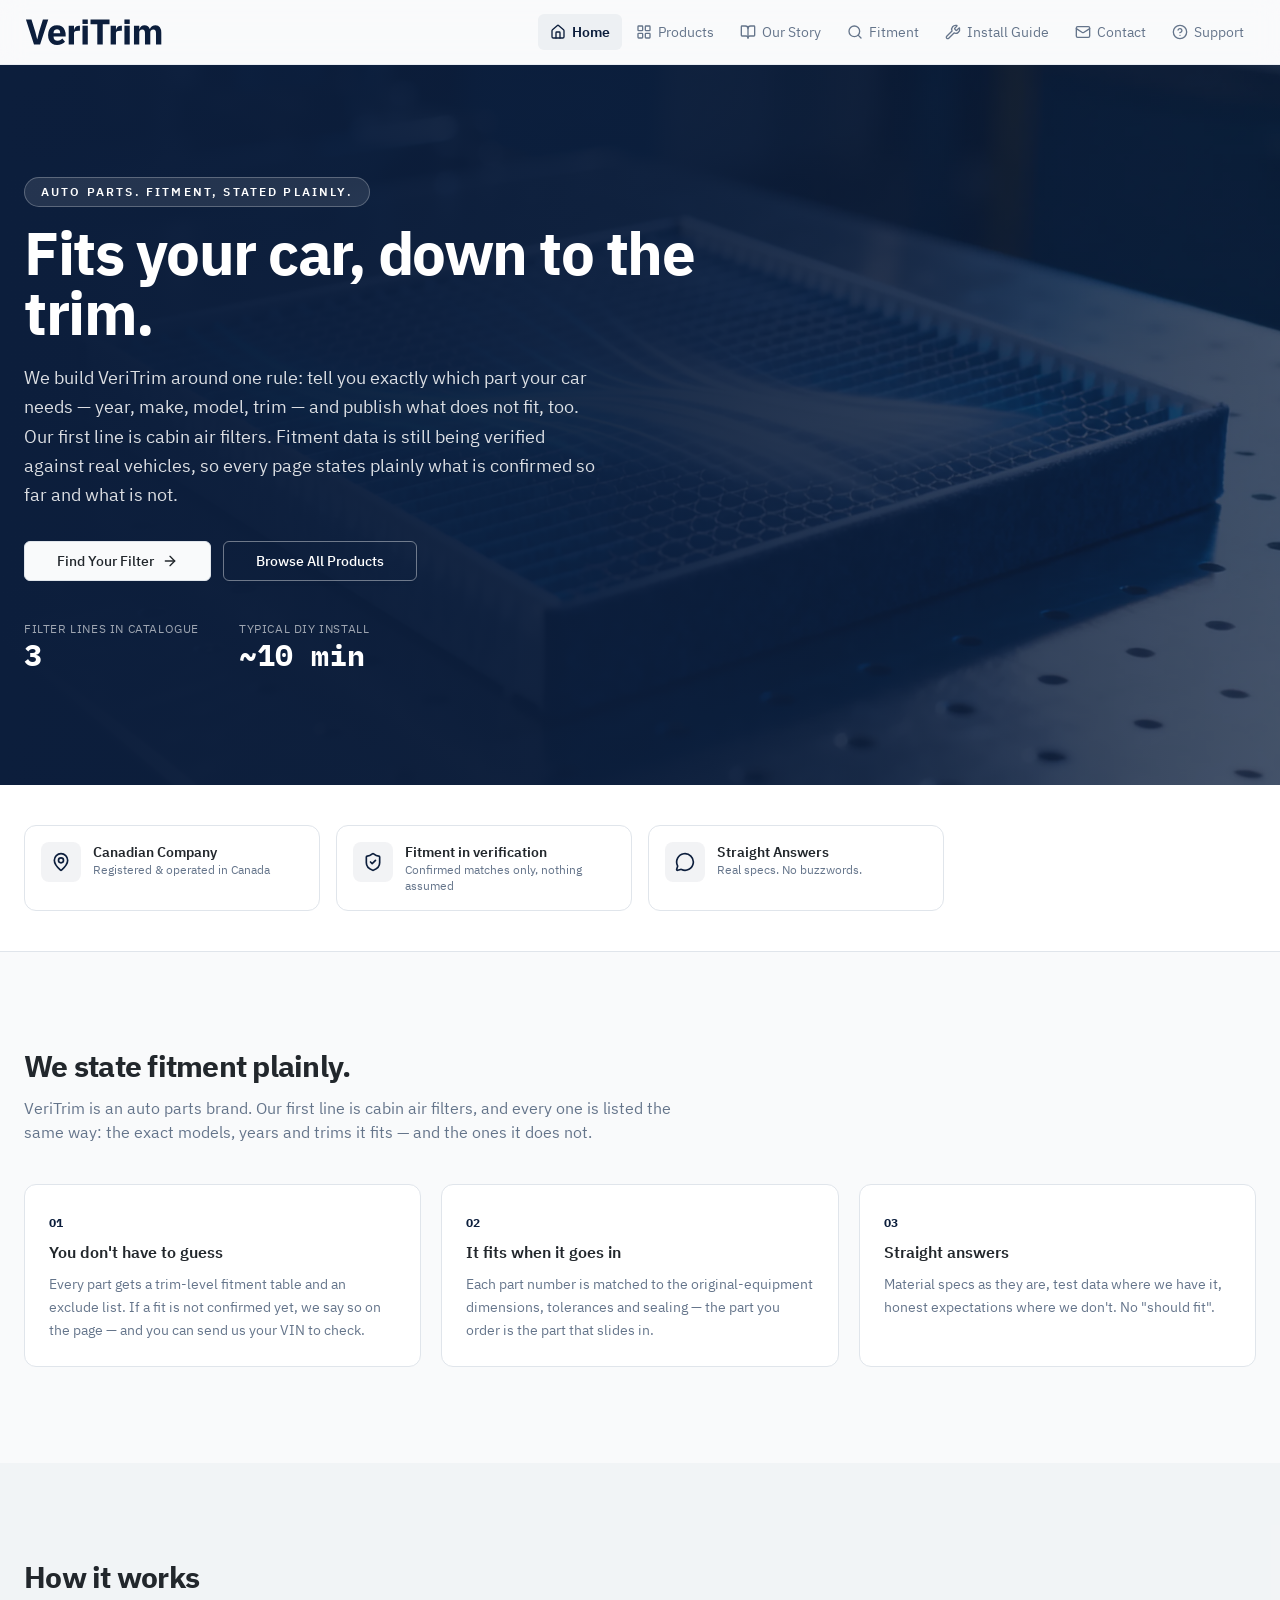
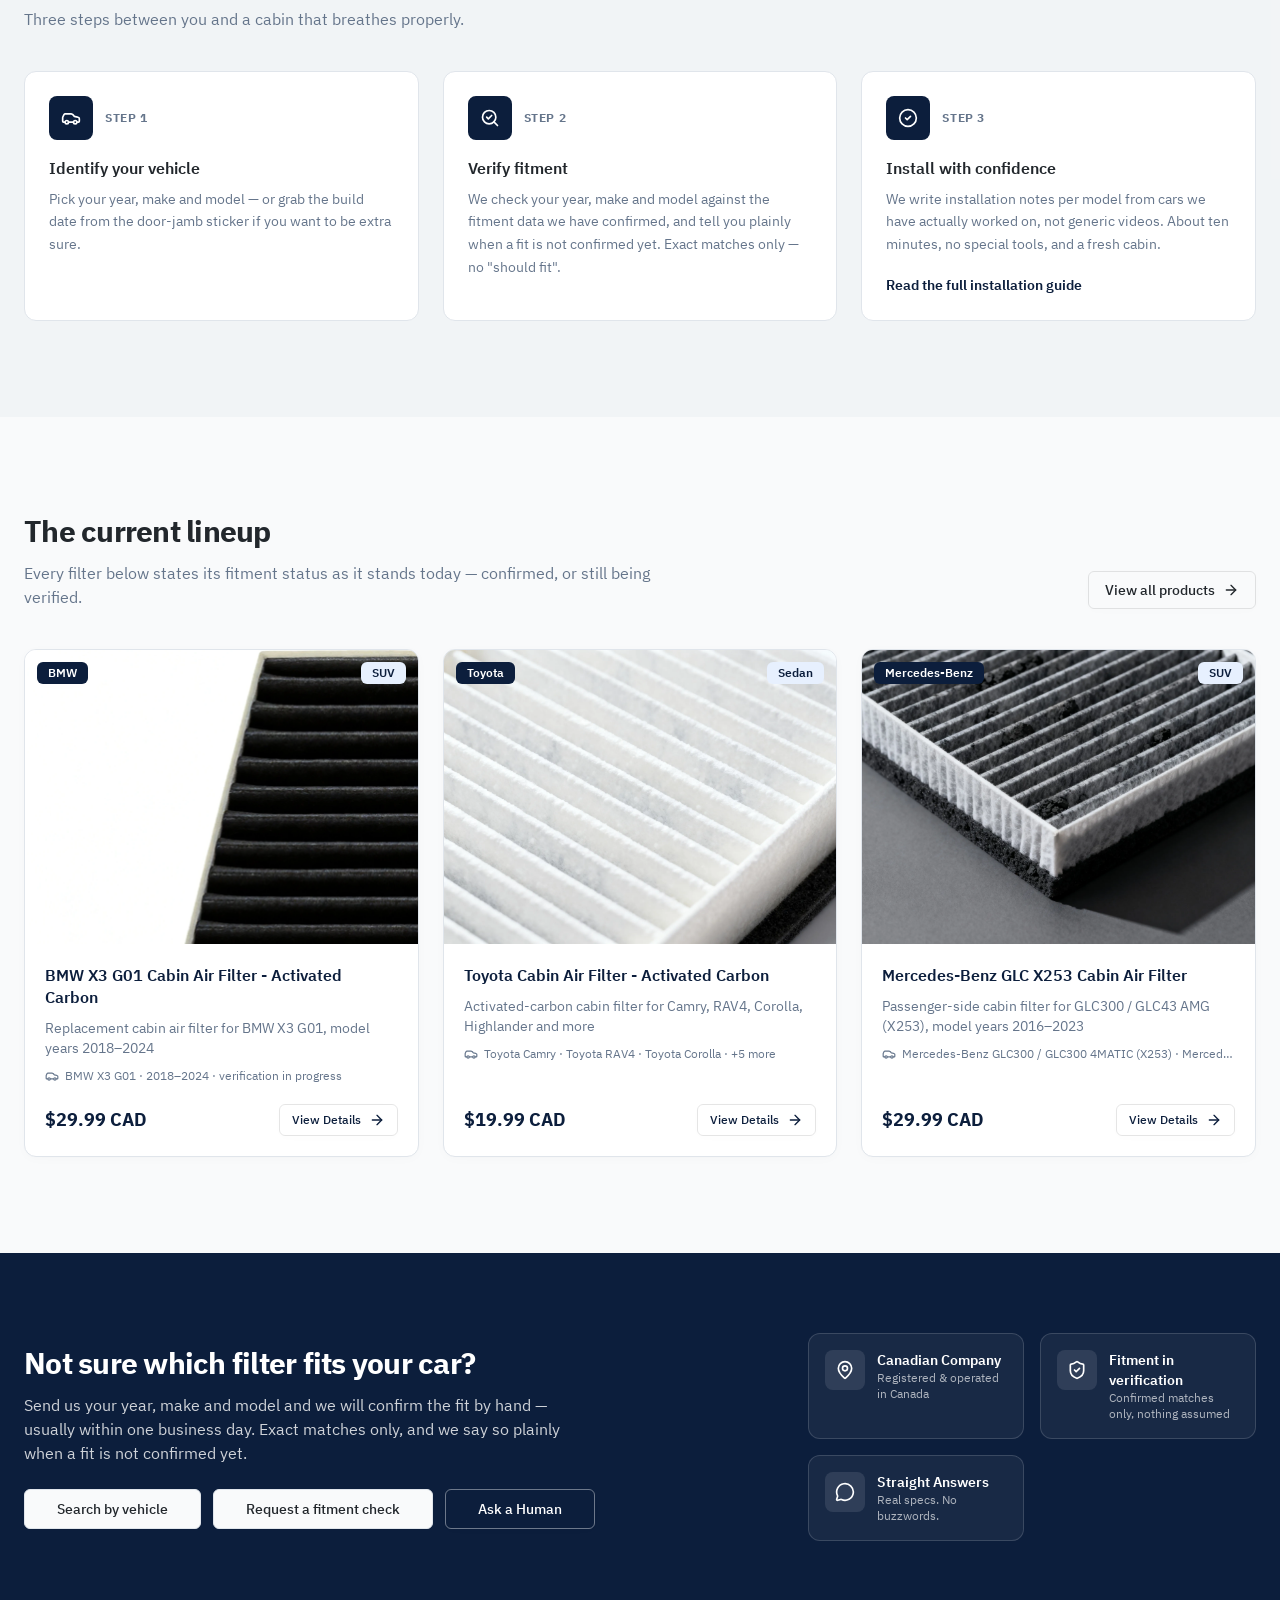
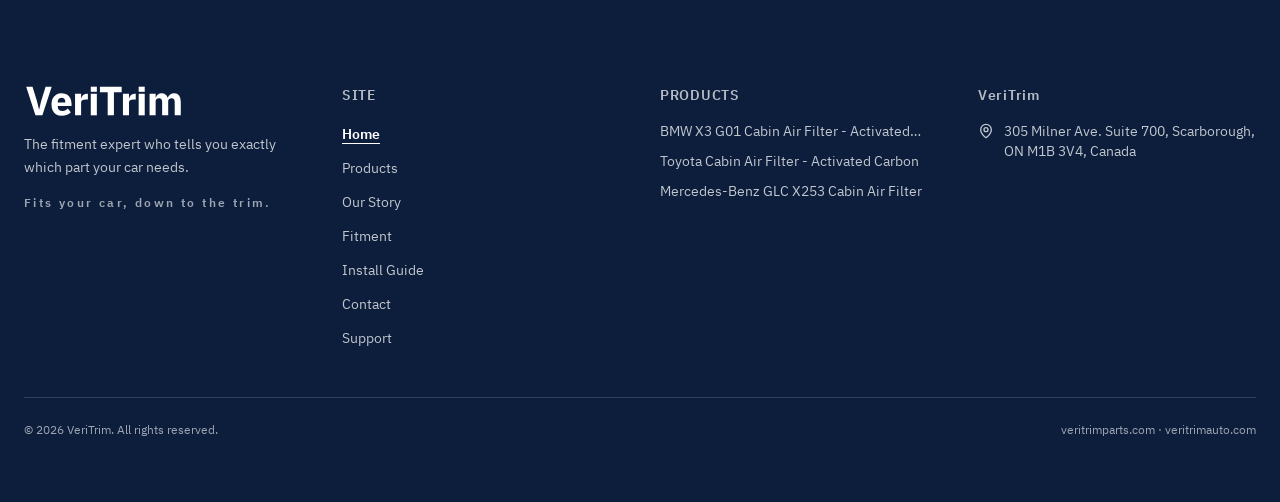
==== commit 592e9d54: "Brand alignment (4/4): self-hosted IBM Plex Sans/Mono (pinned versions) + brand colors #0C1E3C/#2227" ====
--- a/index.html
+++ b/index.html
@@ -17,9 +17,7 @@
   <meta name="twitter:description" content="VeriTrim is an auto parts brand. Trim-level fitment for every part: what fits, and what does not, stated plainly. First line: cabin air filters.">
   <meta name="twitter:image" content="https://veritrimparts.com/images/hero-bg.webp">
   <link rel="icon" type="image/svg+xml" href="data:image/svg+xml,%3Csvg xmlns='http://www.w3.org/2000/svg' viewBox='0 0 24 24' fill='none' stroke='%230B2A5B' stroke-width='2' stroke-linecap='round' stroke-linejoin='round'%3E%3Cpath d='M20 13c0 5-3.5 7.5-7.66 8.95a1 1 0 0 1-.67-.01C7.5 20.5 4 18 4 13V6a1 1 0 0 1 1-1c2 0 4.5-1.2 6.24-2.72a1.17 1.17 0 0 1 1.52 0C14.51 3.81 17 5 19 5a1 1 0 0 1 1 1z'%3E%3C/path%3E%3Cpath d='m9 12 2 2 4-4'%3E%3C/path%3E%3C/svg%3E">
-  <link rel="preconnect" href="https://fonts.googleapis.com">
-  <link rel="preconnect" href="https://fonts.gstatic.com" crossorigin>
-  <link href="https://fonts.googleapis.com/css2?family=Inter:wght@300;400;500;600;700&family=Space+Grotesk:wght@300;400;500;600;700&display=swap" rel="stylesheet">
+  <link rel="stylesheet" href="css/fonts.css">
   <link rel="stylesheet" href="css/style.css">
   <script>window.VERITRIM_GA4_ID = "";</script>
   <script src="js/analytics.js" defer></script>
@@ -48,7 +46,7 @@
 </head>
 <body>
   <div id="root">
-<header class="sticky top-0 z-50 w-full border-b border-border/60 bg-background/85 backdrop-blur-md"><div class="mx-auto flex h-16 max-w-7xl items-center justify-between gap-4 px-4 md:px-6"><a aria-current="page" class="flex items-center active" href="index.html"><img src="images/wordmark/VeriTrim-wordmark-navy.svg" alt="VeriTrim" class="h-7 w-auto"></a><nav class="hidden items-center gap-0.5 lg:flex" aria-label="Primary"><a aria-current="page" class="flex items-center gap-1.5 rounded-md px-3 py-2 text-sm transition-colors bg-muted font-semibold text-primary" href="index.html"><svg xmlns="http://www.w3.org/2000/svg" width="24" height="24" viewBox="0 0 24 24" fill="none" stroke="currentColor" stroke-width="2" stroke-linecap="round" stroke-linejoin="round" class="lucide lucide-house size-4 shrink-0" aria-hidden="true"><path d="M15 21v-8a1 1 0 0 0-1-1h-4a1 1 0 0 0-1 1v8"></path><path d="M3 10a2 2 0 0 1 .709-1.528l7-6a2 2 0 0 1 2.582 0l7 6A2 2 0 0 1 21 10v9a2 2 0 0 1-2 2H5a2 2 0 0 1-2-2z"></path></svg>Home</a><a class="flex items-center gap-1.5 rounded-md px-3 py-2 text-sm transition-colors text-muted-foreground hover:bg-muted/60 hover:text-foreground" href="#products"><svg xmlns="http://www.w3.org/2000/svg" width="24" height="24" viewBox="0 0 24 24" fill="none" stroke="currentColor" stroke-width="2" stroke-linecap="round" stroke-linejoin="round" class="lucide lucide-layout-grid size-4 shrink-0" aria-hidden="true"><rect width="7" height="7" x="3" y="3" rx="1"></rect><rect width="7" height="7" x="14" y="3" rx="1"></rect><rect width="7" height="7" x="14" y="14" rx="1"></rect><rect width="7" height="7" x="3" y="14" rx="1"></rect></svg>Products</a><a class="flex items-center gap-1.5 rounded-md px-3 py-2 text-sm transition-colors text-muted-foreground hover:bg-muted/60 hover:text-foreground" href="#our-story"><svg xmlns="http://www.w3.org/2000/svg" width="24" height="24" viewBox="0 0 24 24" fill="none" stroke="currentColor" stroke-width="2" stroke-linecap="round" stroke-linejoin="round" class="lucide lucide-book-open size-4 shrink-0" aria-hidden="true"><path d="M12 7v14"></path><path d="M3 18a1 1 0 0 1-1-1V4a1 1 0 0 1 1-1h5a4 4 0 0 1 4 4 4 4 0 0 1 4-4h5a1 1 0 0 1 1 1v13a1 1 0 0 1-1 1h-6a3 3 0 0 0-3 3 3 3 0 0 0-3-3z"></path></svg>Our Story</a><a class="flex items-center gap-1.5 rounded-md px-3 py-2 text-sm transition-colors text-muted-foreground hover:bg-muted/60 hover:text-foreground" href="fitment/index.html"><svg xmlns="http://www.w3.org/2000/svg" width="24" height="24" viewBox="0 0 24 24" fill="none" stroke="currentColor" stroke-width="2" stroke-linecap="round" stroke-linejoin="round" class="lucide lucide-search size-4 shrink-0" aria-hidden="true"><path d="m21 21-4.34-4.34"></path><circle cx="11" cy="11" r="8"></circle></svg>Fitment</a><a class="flex items-center gap-1.5 rounded-md px-3 py-2 text-sm transition-colors text-muted-foreground hover:bg-muted/60 hover:text-foreground" href="guides/install-cabin-air-filter/index.html"><svg xmlns="http://www.w3.org/2000/svg" width="24" height="24" viewBox="0 0 24 24" fill="none" stroke="currentColor" stroke-width="2" stroke-linecap="round" stroke-linejoin="round" class="lucide lucide-wrench size-4 shrink-0" aria-hidden="true"><path d="M14.7 6.3a1 1 0 0 0 0 1.4l1.6 1.6a1 1 0 0 0 1.4 0l3.106-3.105c.32-.322.863-.22.983.218a6 6 0 0 1-8.259 7.057l-7.91 7.91a1 1 0 0 1-2.999-3l7.91-7.91a6 6 0 0 1 7.057-8.259c.438.12.54.662.219.984z"></path></svg>Install Guide</a><a class="flex items-center gap-1.5 rounded-md px-3 py-2 text-sm transition-colors text-muted-foreground hover:bg-muted/60 hover:text-foreground" href="support/"><svg xmlns="http://www.w3.org/2000/svg" width="24" height="24" viewBox="0 0 24 24" fill="none" stroke="currentColor" stroke-width="2" stroke-linecap="round" stroke-linejoin="round" class="lucide lucide-mail size-4 shrink-0" aria-hidden="true"><path d="m22 7-8.991 5.727a2 2 0 0 1-2.009 0L2 7"></path><rect x="2" y="4" width="20" height="16" rx="2"></rect></svg>Contact</a><a class="flex items-center gap-1.5 rounded-md px-3 py-2 text-sm transition-colors text-muted-foreground hover:bg-muted/60 hover:text-foreground" href="support/"><svg xmlns="http://www.w3.org/2000/svg" width="24" height="24" viewBox="0 0 24 24" fill="none" stroke="currentColor" stroke-width="2" stroke-linecap="round" stroke-linejoin="round" class="lucide lucide-help-circle size-4 shrink-0" aria-hidden="true"><circle cx="12" cy="12" r="10"></circle><path d="M9.09 9a3 3 0 0 1 5.83 1c0 2-3 3-3 3"></path><path d="M12 17h.01"></path></svg>Support</a></nav><div class="flex items-center gap-2 lg:hidden"><button data-slot="sheet-trigger" class="inline-flex items-center justify-center gap-2 whitespace-nowrap rounded-md text-sm font-medium focus-visible:outline-none focus-visible:ring-1 focus-visible:ring-ring disabled:pointer-events-none disabled:opacity-50 [&amp;_svg]:pointer-events-none [&amp;_svg]:size-4 [&amp;_svg]:shrink-0 hover-elevate active-elevate-2 border border-transparent h-9 w-9" aria-label="Open navigation menu" type="button" aria-haspopup="dialog" aria-expanded="false" data-state="closed"><svg xmlns="http://www.w3.org/2000/svg" width="24" height="24" viewBox="0 0 24 24" fill="none" stroke="currentColor" stroke-width="2" stroke-linecap="round" stroke-linejoin="round" class="lucide lucide-menu size-5" aria-hidden="true"><path d="M4 5h16"></path><path d="M4 12h16"></path><path d="M4 19h16"></path></svg></button></div></div></header><main class="flex-1"><div class="min-h-screen bg-background"><script type="application/ld+json">{"@context":"https://schema.org","@type":"Organization","name":"VeriTrim","url":"https://veritrimparts.com/","address":{"@type":"PostalAddress","streetAddress":"305 Milner Ave. Suite 700","addressLocality":"Scarborough","addressRegion":"ON","postalCode":"M1B 3V4","addressCountry":"CA"}}</script><section class="relative w-full overflow-hidden bg-primary"><img alt="Cabin air filter product on deep blue industrial background" class="bg-linear-to-b from-gray-50/20 to-gray-200/20 absolute inset-0 h-full w-full object-cover opacity-35" loading="lazy" decoding="async" src="images/hero-bg.webp"><div class="absolute inset-0 bg-gradient-to-r from-primary via-primary/80 to-primary/30"></div><div class="relative mx-auto max-w-7xl px-4 py-20 md:px-6 md:py-28"><div class="max-w-2xl text-primary-foreground" style="opacity: 1; transform: none;"><p class="mb-4 inline-block rounded-full border border-primary-foreground/25 bg-primary-foreground/10 px-4 py-1.5 text-xs font-semibold uppercase tracking-[0.18em]">Auto parts. Fitment, stated plainly.</p><h1 class="text-4xl font-bold tracking-tight md:text-6xl">Fits your car, down to the trim.</h1><p class="mt-5 max-w-xl text-base leading-relaxed text-primary-foreground/85 md:text-lg">We build VeriTrim around one rule: tell you exactly which part your car needs — year, make, model, trim — and publish what does not fit, too. Our first line is cabin air filters. Fitment data is still being verified against real vehicles, so every page states plainly what is confirmed so far and what is not.</p><div class="mt-8 flex flex-wrap gap-3"><a data-slot="button" class="inline-flex items-center justify-center gap-2 whitespace-nowrap text-sm font-medium focus-visible:outline-none focus-visible:ring-1 focus-visible:ring-ring disabled:pointer-events-none disabled:opacity-50 [&amp;_svg]:pointer-events-none [&amp;_svg]:size-4 [&amp;_svg]:shrink-0 hover-elevate active-elevate-2 border border-primary-border min-h-10 rounded-md px-8 bg-background text-foreground hover:bg-background/90" href="fitment/index.html">Find Your Filter<svg xmlns="http://www.w3.org/2000/svg" width="24" height="24" viewBox="0 0 24 24" fill="none" stroke="currentColor" stroke-width="2" stroke-linecap="round" stroke-linejoin="round" class="lucide lucide-arrow-right size-4" aria-hidden="true"><path d="M5 12h14"></path><path d="m12 5 7 7-7 7"></path></svg></a><a data-slot="button" class="inline-flex items-center justify-center gap-2 whitespace-nowrap text-sm font-medium focus-visible:outline-none focus-visible:ring-1 focus-visible:ring-ring disabled:pointer-events-none disabled:opacity-50 [&amp;_svg]:pointer-events-none [&amp;_svg]:size-4 [&amp;_svg]:shrink-0 hover-elevate active-elevate-2 border [border-color:var(--button-outline)] shadow-xs active:shadow-none min-h-10 rounded-md px-8 border-primary-foreground/40 bg-transparent text-primary-foreground hover:bg-primary-foreground/10 hover:text-primary-foreground" href="#products">Browse All Products</a></div><dl class="mt-10 flex flex-wrap gap-x-10 gap-y-4"><div><dt class="text-xs uppercase tracking-wider text-primary-foreground/60">Filter lines in catalogue</dt><dd class="text-2xl font-bold tabular-nums md:text-3xl">3</dd></div><div><dt class="text-xs uppercase tracking-wider text-primary-foreground/60">Typical DIY install</dt><dd class="text-2xl font-bold tabular-nums md:text-3xl">~10 min</dd></div></dl></div></div></section><section class="w-full border-b border-border bg-card py-10"><div class="mx-auto max-w-7xl px-4 md:px-6"><div class="grid gap-4 grid-cols-2 lg:grid-cols-4"><div class="flex items-start gap-3 rounded-xl border p-4 border-border bg-card"><span class="flex size-10 shrink-0 items-center justify-center rounded-lg bg-primary/5 text-primary"><svg xmlns="http://www.w3.org/2000/svg" width="24" height="24" viewBox="0 0 24 24" fill="none" stroke="currentColor" stroke-width="2" stroke-linecap="round" stroke-linejoin="round" class="lucide lucide-map-pin size-5" aria-hidden="true"><path d="M20 10c0 4.993-5.539 10.193-7.399 11.799a1 1 0 0 1-1.202 0C9.539 20.193 4 14.993 4 10a8 8 0 0 1 16 0"></path><circle cx="12" cy="10" r="3"></circle></svg></span><span class="min-w-0" style="min-width: 0; flex: 1;"><span class="block text-sm font-semibold">Canadian Company</span><span class="block text-xs text-muted-foreground">Registered &amp; operated in Canada</span></span></div><div class="flex items-start gap-3 rounded-xl border p-4 border-border bg-card"><span class="flex size-10 shrink-0 items-center justify-center rounded-lg bg-primary/5 text-primary"><svg xmlns="http://www.w3.org/2000/svg" width="24" height="24" viewBox="0 0 24 24" fill="none" stroke="currentColor" stroke-width="2" stroke-linecap="round" stroke-linejoin="round" class="lucide lucide-shield-check size-5" aria-hidden="true"><path d="M20 13c0 5-3.5 7.5-7.66 8.95a1 1 0 0 1-.67-.01C7.5 20.5 4 18 4 13V6a1 1 0 0 1 1-1c2 0 4.5-1.2 6.24-2.72a1.17 1.17 0 0 1 1.52 0C14.51 3.81 17 5 19 5a1 1 0 0 1 1 1z"></path><path d="m9 12 2 2 4-4"></path></svg></span><span class="min-w-0" style="min-width: 0; flex: 1;"><span class="block text-sm font-semibold">Fitment in verification</span><span class="block text-xs text-muted-foreground">Confirmed matches only, nothing assumed</span></span></div><div class="flex items-start gap-3 rounded-xl border p-4 border-border bg-card"><span class="flex size-10 shrink-0 items-center justify-center rounded-lg bg-primary/5 text-primary"><svg xmlns="http://www.w3.org/2000/svg" width="24" height="24" viewBox="0 0 24 24" fill="none" stroke="currentColor" stroke-width="2" stroke-linecap="round" stroke-linejoin="round" class="lucide lucide-message-circle size-5" aria-hidden="true"><path d="M2.992 16.342a2 2 0 0 1 .094 1.167l-1.065 3.29a1 1 0 0 0 1.236 1.168l3.413-.998a2 2 0 0 1 1.099.092 10 10 0 1 0-4.777-4.719"></path></svg></span><span class="min-w-0" style="min-width: 0; flex: 1;"><span class="block text-sm font-semibold">Straight Answers</span><span class="block text-xs text-muted-foreground">Real specs. No buzzwords.</span></span></div></div></div></section><section id="our-story" class="w-full py-16 md:py-24">
+<header class="sticky top-0 z-50 w-full border-b border-border/60 bg-background/85 backdrop-blur-md"><div class="mx-auto flex h-16 max-w-7xl items-center justify-between gap-4 px-4 md:px-6"><a aria-current="page" class="flex items-center active" href="index.html"><img src="images/wordmark/VeriTrim-wordmark-navy.svg" alt="VeriTrim" class="h-7 w-auto"></a><nav class="hidden items-center gap-0.5 lg:flex" aria-label="Primary"><a aria-current="page" class="flex items-center gap-1.5 rounded-md px-3 py-2 text-sm transition-colors bg-muted font-semibold text-primary" href="index.html"><svg xmlns="http://www.w3.org/2000/svg" width="24" height="24" viewBox="0 0 24 24" fill="none" stroke="currentColor" stroke-width="2" stroke-linecap="round" stroke-linejoin="round" class="lucide lucide-house size-4 shrink-0" aria-hidden="true"><path d="M15 21v-8a1 1 0 0 0-1-1h-4a1 1 0 0 0-1 1v8"></path><path d="M3 10a2 2 0 0 1 .709-1.528l7-6a2 2 0 0 1 2.582 0l7 6A2 2 0 0 1 21 10v9a2 2 0 0 1-2 2H5a2 2 0 0 1-2-2z"></path></svg>Home</a><a class="flex items-center gap-1.5 rounded-md px-3 py-2 text-sm transition-colors text-muted-foreground hover:bg-muted/60 hover:text-foreground" href="#products"><svg xmlns="http://www.w3.org/2000/svg" width="24" height="24" viewBox="0 0 24 24" fill="none" stroke="currentColor" stroke-width="2" stroke-linecap="round" stroke-linejoin="round" class="lucide lucide-layout-grid size-4 shrink-0" aria-hidden="true"><rect width="7" height="7" x="3" y="3" rx="1"></rect><rect width="7" height="7" x="14" y="3" rx="1"></rect><rect width="7" height="7" x="14" y="14" rx="1"></rect><rect width="7" height="7" x="3" y="14" rx="1"></rect></svg>Products</a><a class="flex items-center gap-1.5 rounded-md px-3 py-2 text-sm transition-colors text-muted-foreground hover:bg-muted/60 hover:text-foreground" href="#our-story"><svg xmlns="http://www.w3.org/2000/svg" width="24" height="24" viewBox="0 0 24 24" fill="none" stroke="currentColor" stroke-width="2" stroke-linecap="round" stroke-linejoin="round" class="lucide lucide-book-open size-4 shrink-0" aria-hidden="true"><path d="M12 7v14"></path><path d="M3 18a1 1 0 0 1-1-1V4a1 1 0 0 1 1-1h5a4 4 0 0 1 4 4 4 4 0 0 1 4-4h5a1 1 0 0 1 1 1v13a1 1 0 0 1-1 1h-6a3 3 0 0 0-3 3 3 3 0 0 0-3-3z"></path></svg>Our Story</a><a class="flex items-center gap-1.5 rounded-md px-3 py-2 text-sm transition-colors text-muted-foreground hover:bg-muted/60 hover:text-foreground" href="fitment/index.html"><svg xmlns="http://www.w3.org/2000/svg" width="24" height="24" viewBox="0 0 24 24" fill="none" stroke="currentColor" stroke-width="2" stroke-linecap="round" stroke-linejoin="round" class="lucide lucide-search size-4 shrink-0" aria-hidden="true"><path d="m21 21-4.34-4.34"></path><circle cx="11" cy="11" r="8"></circle></svg>Fitment</a><a class="flex items-center gap-1.5 rounded-md px-3 py-2 text-sm transition-colors text-muted-foreground hover:bg-muted/60 hover:text-foreground" href="guides/install-cabin-air-filter/index.html"><svg xmlns="http://www.w3.org/2000/svg" width="24" height="24" viewBox="0 0 24 24" fill="none" stroke="currentColor" stroke-width="2" stroke-linecap="round" stroke-linejoin="round" class="lucide lucide-wrench size-4 shrink-0" aria-hidden="true"><path d="M14.7 6.3a1 1 0 0 0 0 1.4l1.6 1.6a1 1 0 0 0 1.4 0l3.106-3.105c.32-.322.863-.22.983.218a6 6 0 0 1-8.259 7.057l-7.91 7.91a1 1 0 0 1-2.999-3l7.91-7.91a6 6 0 0 1 7.057-8.259c.438.12.54.662.219.984z"></path></svg>Install Guide</a><a class="flex items-center gap-1.5 rounded-md px-3 py-2 text-sm transition-colors text-muted-foreground hover:bg-muted/60 hover:text-foreground" href="support/"><svg xmlns="http://www.w3.org/2000/svg" width="24" height="24" viewBox="0 0 24 24" fill="none" stroke="currentColor" stroke-width="2" stroke-linecap="round" stroke-linejoin="round" class="lucide lucide-mail size-4 shrink-0" aria-hidden="true"><path d="m22 7-8.991 5.727a2 2 0 0 1-2.009 0L2 7"></path><rect x="2" y="4" width="20" height="16" rx="2"></rect></svg>Contact</a><a class="flex items-center gap-1.5 rounded-md px-3 py-2 text-sm transition-colors text-muted-foreground hover:bg-muted/60 hover:text-foreground" href="support/"><svg xmlns="http://www.w3.org/2000/svg" width="24" height="24" viewBox="0 0 24 24" fill="none" stroke="currentColor" stroke-width="2" stroke-linecap="round" stroke-linejoin="round" class="lucide lucide-help-circle size-4 shrink-0" aria-hidden="true"><circle cx="12" cy="12" r="10"></circle><path d="M9.09 9a3 3 0 0 1 5.83 1c0 2-3 3-3 3"></path><path d="M12 17h.01"></path></svg>Support</a></nav><div class="flex items-center gap-2 lg:hidden"><button data-slot="sheet-trigger" class="inline-flex items-center justify-center gap-2 whitespace-nowrap rounded-md text-sm font-medium focus-visible:outline-none focus-visible:ring-1 focus-visible:ring-ring disabled:pointer-events-none disabled:opacity-50 [&amp;_svg]:pointer-events-none [&amp;_svg]:size-4 [&amp;_svg]:shrink-0 hover-elevate active-elevate-2 border border-transparent h-9 w-9" aria-label="Open navigation menu" type="button" aria-haspopup="dialog" aria-expanded="false" data-state="closed"><svg xmlns="http://www.w3.org/2000/svg" width="24" height="24" viewBox="0 0 24 24" fill="none" stroke="currentColor" stroke-width="2" stroke-linecap="round" stroke-linejoin="round" class="lucide lucide-menu size-5" aria-hidden="true"><path d="M4 5h16"></path><path d="M4 12h16"></path><path d="M4 19h16"></path></svg></button></div></div></header><main class="flex-1"><div class="min-h-screen bg-background"><script type="application/ld+json">{"@context":"https://schema.org","@type":"Organization","name":"VeriTrim","url":"https://veritrimparts.com/","address":{"@type":"PostalAddress","streetAddress":"305 Milner Ave. Suite 700","addressLocality":"Scarborough","addressRegion":"ON","postalCode":"M1B 3V4","addressCountry":"CA"}}</script><section class="relative w-full overflow-hidden bg-primary"><img alt="Cabin air filter product on deep blue industrial background" class="bg-linear-to-b from-gray-50/20 to-gray-200/20 absolute inset-0 h-full w-full object-cover opacity-35" loading="lazy" decoding="async" src="images/hero-bg.webp"><div class="absolute inset-0 bg-gradient-to-r from-primary via-primary/80 to-primary/30"></div><div class="relative mx-auto max-w-7xl px-4 py-20 md:px-6 md:py-28"><div class="max-w-2xl text-primary-foreground" style="opacity: 1; transform: none;"><p class="mb-4 inline-block rounded-full border border-primary-foreground/25 bg-primary-foreground/10 px-4 py-1.5 text-xs font-semibold uppercase tracking-[0.18em]">Auto parts. Fitment, stated plainly.</p><h1 class="text-4xl font-bold tracking-tight md:text-6xl">Fits your car, down to the trim.</h1><p class="mt-5 max-w-xl text-base leading-relaxed text-primary-foreground/85 md:text-lg">We build VeriTrim around one rule: tell you exactly which part your car needs — year, make, model, trim — and publish what does not fit, too. Our first line is cabin air filters. Fitment data is still being verified against real vehicles, so every page states plainly what is confirmed so far and what is not.</p><div class="mt-8 flex flex-wrap gap-3"><a data-slot="button" class="inline-flex items-center justify-center gap-2 whitespace-nowrap text-sm font-medium focus-visible:outline-none focus-visible:ring-1 focus-visible:ring-ring disabled:pointer-events-none disabled:opacity-50 [&amp;_svg]:pointer-events-none [&amp;_svg]:size-4 [&amp;_svg]:shrink-0 hover-elevate active-elevate-2 border border-primary-border min-h-10 rounded-md px-8 bg-background text-foreground hover:bg-background/90" href="fitment/index.html">Find Your Filter<svg xmlns="http://www.w3.org/2000/svg" width="24" height="24" viewBox="0 0 24 24" fill="none" stroke="currentColor" stroke-width="2" stroke-linecap="round" stroke-linejoin="round" class="lucide lucide-arrow-right size-4" aria-hidden="true"><path d="M5 12h14"></path><path d="m12 5 7 7-7 7"></path></svg></a><a data-slot="button" class="inline-flex items-center justify-center gap-2 whitespace-nowrap text-sm font-medium focus-visible:outline-none focus-visible:ring-1 focus-visible:ring-ring disabled:pointer-events-none disabled:opacity-50 [&amp;_svg]:pointer-events-none [&amp;_svg]:size-4 [&amp;_svg]:shrink-0 hover-elevate active-elevate-2 border [border-color:var(--button-outline)] shadow-xs active:shadow-none min-h-10 rounded-md px-8 border-primary-foreground/40 bg-transparent text-primary-foreground hover:bg-primary-foreground/10 hover:text-primary-foreground" href="#products">Browse All Products</a></div><dl class="mt-10 flex flex-wrap gap-x-10 gap-y-4"><div><dt class="text-xs uppercase tracking-wider text-primary-foreground/60">Filter lines in catalogue</dt><dd class="plex-mono text-2xl font-bold tabular-nums md:text-3xl">3</dd></div><div><dt class="text-xs uppercase tracking-wider text-primary-foreground/60">Typical DIY install</dt><dd class="plex-mono text-2xl font-bold tabular-nums md:text-3xl">~10 min</dd></div></dl></div></div></section><section class="w-full border-b border-border bg-card py-10"><div class="mx-auto max-w-7xl px-4 md:px-6"><div class="grid gap-4 grid-cols-2 lg:grid-cols-4"><div class="flex items-start gap-3 rounded-xl border p-4 border-border bg-card"><span class="flex size-10 shrink-0 items-center justify-center rounded-lg bg-primary/5 text-primary"><svg xmlns="http://www.w3.org/2000/svg" width="24" height="24" viewBox="0 0 24 24" fill="none" stroke="currentColor" stroke-width="2" stroke-linecap="round" stroke-linejoin="round" class="lucide lucide-map-pin size-5" aria-hidden="true"><path d="M20 10c0 4.993-5.539 10.193-7.399 11.799a1 1 0 0 1-1.202 0C9.539 20.193 4 14.993 4 10a8 8 0 0 1 16 0"></path><circle cx="12" cy="10" r="3"></circle></svg></span><span class="min-w-0" style="min-width: 0; flex: 1;"><span class="block text-sm font-semibold">Canadian Company</span><span class="block text-xs text-muted-foreground">Registered &amp; operated in Canada</span></span></div><div class="flex items-start gap-3 rounded-xl border p-4 border-border bg-card"><span class="flex size-10 shrink-0 items-center justify-center rounded-lg bg-primary/5 text-primary"><svg xmlns="http://www.w3.org/2000/svg" width="24" height="24" viewBox="0 0 24 24" fill="none" stroke="currentColor" stroke-width="2" stroke-linecap="round" stroke-linejoin="round" class="lucide lucide-shield-check size-5" aria-hidden="true"><path d="M20 13c0 5-3.5 7.5-7.66 8.95a1 1 0 0 1-.67-.01C7.5 20.5 4 18 4 13V6a1 1 0 0 1 1-1c2 0 4.5-1.2 6.24-2.72a1.17 1.17 0 0 1 1.52 0C14.51 3.81 17 5 19 5a1 1 0 0 1 1 1z"></path><path d="m9 12 2 2 4-4"></path></svg></span><span class="min-w-0" style="min-width: 0; flex: 1;"><span class="block text-sm font-semibold">Fitment in verification</span><span class="block text-xs text-muted-foreground">Confirmed matches only, nothing assumed</span></span></div><div class="flex items-start gap-3 rounded-xl border p-4 border-border bg-card"><span class="flex size-10 shrink-0 items-center justify-center rounded-lg bg-primary/5 text-primary"><svg xmlns="http://www.w3.org/2000/svg" width="24" height="24" viewBox="0 0 24 24" fill="none" stroke="currentColor" stroke-width="2" stroke-linecap="round" stroke-linejoin="round" class="lucide lucide-message-circle size-5" aria-hidden="true"><path d="M2.992 16.342a2 2 0 0 1 .094 1.167l-1.065 3.29a1 1 0 0 0 1.236 1.168l3.413-.998a2 2 0 0 1 1.099.092 10 10 0 1 0-4.777-4.719"></path></svg></span><span class="min-w-0" style="min-width: 0; flex: 1;"><span class="block text-sm font-semibold">Straight Answers</span><span class="block text-xs text-muted-foreground">Real specs. No buzzwords.</span></span></div></div></div></section><section id="our-story" class="w-full py-16 md:py-24">
   <div class="mx-auto max-w-7xl px-4 md:px-6">
     <div class="mb-10 max-w-2xl">
       <h2 class="text-2xl font-bold tracking-tight md:text-3xl">We state fitment plainly.</h2>
--- a/css/fonts.css
+++ b/css/fonts.css
@@ -0,0 +1,13 @@
+/* IBM Plex, self-hosted. Versions pinned per 《VeriTrim · 字标》:
+   @ibm/plex-sans@1.1.0, @ibm/plex-mono@2.5.0. Source: jsDelivr (IBM official). */
+@font-face{font-family:"IBM Plex Sans";font-style:normal;font-weight:300;font-display:swap;src:url("fonts/IBMPlexSans-Light.woff2") format("woff2")}
+@font-face{font-family:"IBM Plex Sans";font-style:normal;font-weight:400;font-display:swap;src:url("fonts/IBMPlexSans-Regular.woff2") format("woff2")}
+@font-face{font-family:"IBM Plex Sans";font-style:normal;font-weight:500;font-display:swap;src:url("fonts/IBMPlexSans-Medium.woff2") format("woff2")}
+@font-face{font-family:"IBM Plex Sans";font-style:normal;font-weight:600;font-display:swap;src:url("fonts/IBMPlexSans-SemiBold.woff2") format("woff2")}
+@font-face{font-family:"IBM Plex Sans";font-style:normal;font-weight:700;font-display:swap;src:url("fonts/IBMPlexSans-Bold.woff2") format("woff2")}
+@font-face{font-family:"IBM Plex Mono";font-style:normal;font-weight:400;font-display:swap;src:url("fonts/IBMPlexMono-Regular.woff2") format("woff2")}
+@font-face{font-family:"IBM Plex Mono";font-style:normal;font-weight:500;font-display:swap;src:url("fonts/IBMPlexMono-Medium.woff2") format("woff2")}
+@font-face{font-family:"IBM Plex Mono";font-style:normal;font-weight:600;font-display:swap;src:url("fonts/IBMPlexMono-SemiBold.woff2") format("woff2")}
+@font-face{font-family:"IBM Plex Mono";font-style:normal;font-weight:700;font-display:swap;src:url("fonts/IBMPlexMono-Bold.woff2") format("woff2")}
+body{font-family:"IBM Plex Sans",-apple-system,BlinkMacSystemFont,"Segoe UI",Roboto,sans-serif}
+.plex-mono{font-family:"IBM Plex Mono",ui-monospace,SFMono-Regular,Menlo,monospace}
--- a/css/style.css
+++ b/css/style.css
@@ -1,4 +1,4 @@
-/*@import "https://miaoda.feishu.cn/fonts/css2?family=Space+Grotesk:wght@300..700&family=Inter:wght@300..700&display=swap";*/@layer components,antd;@layer properties{@supports (((-webkit-hyphens:none)) and (not (margin-trim:inline))) or ((-moz-orient:inline) and (not (color:rgb(from red r g b)))){*,:before,:after{--tw-translate-x:0;--tw-translate-y:0;--tw-translate-z:0;--tw-rotate-x:initial;--tw-rotate-y:initial;--tw-rotate-z:initial;--tw-skew-x:initial;--tw-skew-y:initial;--tw-space-y-reverse:0;--tw-border-style:solid;--tw-gradient-position:initial;--tw-gradient-from:#0000;--tw-gradient-via:#0000;--tw-gradient-to:#0000;--tw-gradient-stops:initial;--tw-gradient-via-stops:initial;--tw-gradient-from-position:0%;--tw-gradient-via-position:50%;--tw-gradient-to-position:100%;--tw-leading:initial;--tw-font-weight:initial;--tw-tracking:initial;--tw-ordinal:initial;--tw-slashed-zero:initial;--tw-numeric-figure:initial;--tw-numeric-spacing:initial;--tw-numeric-fraction:initial;--tw-shadow:0 0 #0000;--tw-shadow-color:initial;--tw-shadow-alpha:100%;--tw-inset-shadow:0 0 #0000;--tw-inset-shadow-color:initial;--tw-inset-shadow-alpha:100%;--tw-ring-color:initial;--tw-ring-shadow:0 0 #0000;--tw-inset-ring-color:initial;--tw-inset-ring-shadow:0 0 #0000;--tw-ring-inset:initial;--tw-ring-offset-width:0px;--tw-ring-offset-color:#fff;--tw-ring-offset-shadow:0 0 #0000;--tw-outline-style:solid;--tw-blur:initial;--tw-brightness:initial;--tw-contrast:initial;--tw-grayscale:initial;--tw-hue-rotate:initial;--tw-invert:initial;--tw-opacity:initial;--tw-saturate:initial;--tw-sepia:initial;--tw-drop-shadow:initial;--tw-drop-shadow-color:initial;--tw-drop-shadow-alpha:100%;--tw-drop-shadow-size:initial;--tw-backdrop-blur:initial;--tw-backdrop-brightness:initial;--tw-backdrop-contrast:initial;--tw-backdrop-grayscale:initial;--tw-backdrop-hue-rotate:initial;--tw-backdrop-invert:initial;--tw-backdrop-opacity:initial;--tw-backdrop-saturate:initial;--tw-backdrop-sepia:initial;--tw-duration:initial;--tw-ease:initial;--tw-content:"";--tw-animation-delay:0s;--tw-animation-direction:normal;--tw-animation-duration:initial;--tw-animation-fill-mode:none;--tw-animation-iteration-count:1;--tw-enter-blur:0;--tw-enter-opacity:1;--tw-enter-rotate:0;--tw-enter-scale:1;--tw-enter-translate-x:0;--tw-enter-translate-y:0;--tw-exit-blur:0;--tw-exit-opacity:1;--tw-exit-rotate:0;--tw-exit-scale:1;--tw-exit-translate-x:0;--tw-exit-translate-y:0}::backdrop{--tw-translate-x:0;--tw-translate-y:0;--tw-translate-z:0;--tw-rotate-x:initial;--tw-rotate-y:initial;--tw-rotate-z:initial;--tw-skew-x:initial;--tw-skew-y:initial;--tw-space-y-reverse:0;--tw-border-style:solid;--tw-gradient-position:initial;--tw-gradient-from:#0000;--tw-gradient-via:#0000;--tw-gradient-to:#0000;--tw-gradient-stops:initial;--tw-gradient-via-stops:initial;--tw-gradient-from-position:0%;--tw-gradient-via-position:50%;--tw-gradient-to-position:100%;--tw-leading:initial;--tw-font-weight:initial;--tw-tracking:initial;--tw-ordinal:initial;--tw-slashed-zero:initial;--tw-numeric-figure:initial;--tw-numeric-spacing:initial;--tw-numeric-fraction:initial;--tw-shadow:0 0 #0000;--tw-shadow-color:initial;--tw-shadow-alpha:100%;--tw-inset-shadow:0 0 #0000;--tw-inset-shadow-color:initial;--tw-inset-shadow-alpha:100%;--tw-ring-color:initial;--tw-ring-shadow:0 0 #0000;--tw-inset-ring-color:initial;--tw-inset-ring-shadow:0 0 #0000;--tw-ring-inset:initial;--tw-ring-offset-width:0px;--tw-ring-offset-color:#fff;--tw-ring-offset-shadow:0 0 #0000;--tw-outline-style:solid;--tw-blur:initial;--tw-brightness:initial;--tw-contrast:initial;--tw-grayscale:initial;--tw-hue-rotate:initial;--tw-invert:initial;--tw-opacity:initial;--tw-saturate:initial;--tw-sepia:initial;--tw-drop-shadow:initial;--tw-drop-shadow-color:initial;--tw-drop-shadow-alpha:100%;--tw-drop-shadow-size:initial;--tw-backdrop-blur:initial;--tw-backdrop-brightness:initial;--tw-backdrop-contrast:initial;--tw-backdrop-grayscale:initial;--tw-backdrop-hue-rotate:initial;--tw-backdrop-invert:initial;--tw-backdrop-opacity:initial;--tw-backdrop-saturate:initial;--tw-backdrop-sepia:initial;--tw-duration:initial;--tw-ease:initial;--tw-content:"";--tw-animation-delay:0s;--tw-animation-direction:normal;--tw-animation-duration:initial;--tw-animation-fill-mode:none;--tw-animation-iteration-count:1;--tw-enter-blur:0;--tw-enter-opacity:1;--tw-enter-rotate:0;--tw-enter-scale:1;--tw-enter-translate-x:0;--tw-enter-translate-y:0;--tw-exit-blur:0;--tw-exit-opacity:1;--tw-exit-rotate:0;--tw-exit-scale:1;--tw-exit-translate-x:0;--tw-exit-translate-y:0}}}@layer theme{:root,:host{--font-serif:var(--font-serif);--font-mono:var(--font-mono);--color-red-50:#fef2f2;--color-red-100:#ffe2e2;--color-red-200:#ffcaca;--color-red-300:#ffa3a3;--color-red-400:#ff6568;--color-red-500:#fb2c36;--color-red-600:#e40014;--color-red-700:#bf000f;--color-red-800:#9f0712;--color-red-900:#82181a;--color-red-950:#460809;--color-orange-50:#fff7ed;--color-orange-100:#ffedd5;--color-orange-200:#ffd7a8;--color-orange-300:#ffb96d;--color-orange-400:#ff8b1a;--color-orange-500:#fe6e00;--color-orange-600:#f05100;--color-orange-700:#c53c00;--color-orange-800:#9f2d00;--color-orange-900:#7e2a0c;--color-orange-950:#441306;--color-amber-50:#fffbeb;--color-amber-100:#fef3c6;--color-amber-200:#fee685;--color-amber-300:#ffd236;--color-amber-400:#fcbb00;--color-amber-500:#f99c00;--color-amber-600:#dd7400;--color-amber-700:#b75000;--color-amber-800:#953d00;--color-amber-900:#7b3306;--color-amber-950:#461901;--color-yellow-50:#fefce8;--color-yellow-100:#fef9c2;--color-yellow-200:#fff085;--color-yellow-300:#ffe02a;--color-yellow-400:#fac800;--color-yellow-500:#edb200;--color-yellow-600:#cd8900;--color-yellow-700:#a36100;--color-yellow-800:#874b00;--color-yellow-900:#733e0a;--color-yellow-950:#432004;--color-lime-50:#f7fee7;--color-lime-100:#ecfcca;--color-lime-200:#d8f999;--color-lime-300:#bbf451;--color-lime-400:#9de500;--color-lime-500:#80cd00;--color-lime-600:#62a400;--color-lime-700:#4b7d00;--color-lime-800:#3d6300;--color-lime-900:#35530e;--color-lime-950:#192e03;--color-green-50:#f0fdf4;--color-green-100:#dcfce7;--color-green-200:#b9f8cf;--color-green-300:#7bf1a8;--color-green-400:#05df72;--color-green-500:#00c758;--color-green-600:#00a544;--color-green-700:#008138;--color-green-800:#016630;--color-green-900:#0d542b;--color-green-950:#032e15;--color-emerald-50:#ecfdf5;--color-emerald-100:#d0fae5;--color-emerald-200:#a4f4cf;--color-emerald-300:#5ee9b5;--color-emerald-400:#00d294;--color-emerald-500:#00bb7f;--color-emerald-600:#009767;--color-emerald-700:#007956;--color-emerald-800:#005f46;--color-emerald-900:#004e3b;--color-emerald-950:#002c22;--color-teal-50:#f0fdfa;--color-teal-100:#cbfbf1;--color-teal-200:#96f7e4;--color-teal-300:#46ecd5;--color-teal-400:#00d3bd;--color-teal-500:#00baa7;--color-teal-600:#009588;--color-teal-700:#00776e;--color-teal-800:#005f5a;--color-teal-900:#0b4f4a;--color-teal-950:#022f2e;--color-cyan-50:#ecfeff;--color-cyan-100:#cefafe;--color-cyan-200:#a2f4fd;--color-cyan-300:#53eafd;--color-cyan-400:#00d2ef;--color-cyan-500:#00b7d7;--color-cyan-600:#0092b5;--color-cyan-700:#007492;--color-cyan-800:#005f78;--color-cyan-900:#104e64;--color-cyan-950:#053345;--color-blue-50:#eff6ff;--color-blue-100:#dbeafe;--color-blue-200:#bedbff;--color-blue-300:#90c5ff;--color-blue-400:#54a2ff;--color-blue-500:#3080ff;--color-blue-600:#155dfc;--color-blue-700:#1447e6;--color-blue-800:#193cb8;--color-blue-900:#1c398e;--color-blue-950:#162456;--color-indigo-50:#eef2ff;--color-indigo-100:#e0e7ff;--color-indigo-200:#c7d2ff;--color-indigo-300:#a4b3ff;--color-indigo-400:#7d87ff;--color-indigo-500:#625fff;--color-indigo-600:#4f39f6;--color-indigo-700:#432dd7;--color-indigo-800:#372aac;--color-indigo-900:#312c85;--color-indigo-950:#1e1a4d;--color-violet-50:#f5f3ff;--color-violet-100:#ede9fe;--color-violet-200:#ddd6ff;--color-violet-300:#c4b4ff;--color-violet-400:#a685ff;--color-violet-500:#8d54ff;--color-violet-600:#7f22fe;--color-violet-700:#7008e7;--color-violet-800:#5d0ec0;--color-violet-900:#4d179a;--color-violet-950:#2f0d68;--color-purple-50:#faf5ff;--color-purple-100:#f3e8ff;--color-purple-200:#e9d5ff;--color-purple-300:#d9b3ff;--color-purple-400:#c07eff;--color-purple-500:#ac4bff;--color-purple-600:#9810fa;--color-purple-700:#8200da;--color-purple-800:#6e11b0;--color-purple-900:#59168b;--color-purple-950:#3c0366;--color-pink-50:#fdf2f8;--color-pink-100:#fce7f3;--color-pink-200:#fccee8;--color-pink-300:#fda5d5;--color-pink-400:#fb64b6;--color-pink-500:#f6339a;--color-pink-600:#e30076;--color-pink-700:#c4005c;--color-pink-800:#a2004c;--color-pink-900:#861043;--color-pink-950:#510424;--color-slate-50:#f8fafc;--color-slate-100:#f1f5f9;--color-slate-200:#e2e8f0;--color-slate-300:#cad5e2;--color-slate-400:#90a1b9;--color-slate-500:#62748e;--color-slate-600:#45556c;--color-slate-700:#314158;--color-slate-800:#1d293d;--color-slate-900:#0f172b;--color-slate-950:#020618;--color-gray-50:#f9fafb;--color-gray-200:#e5e7eb;--color-neutral-50:#fafafa;--color-neutral-100:#f5f5f5;--color-neutral-200:#e5e5e5;--color-neutral-300:#d4d4d4;--color-neutral-400:#a1a1a1;--color-neutral-500:#737373;--color-neutral-600:#525252;--color-neutral-700:#404040;--color-neutral-800:#262626;--color-neutral-900:#171717;--color-neutral-950:#0a0a0a;--color-black:#000;--color-white:#fff;--spacing:.25rem;--container-sm:24rem;--container-md:28rem;--container-lg:32rem;--container-xl:36rem;--container-2xl:42rem;--container-3xl:48rem;--container-6xl:72rem;--container-7xl:80rem;--text-xs:.75rem;--text-xs--line-height:calc(1 / .75);--text-sm:.875rem;--text-sm--line-height:calc(1.25 / .875);--text-base:1rem;--text-base--line-height:calc(1.5 / 1);--text-lg:1.125rem;--text-lg--line-height:calc(1.75 / 1.125);--text-xl:1.25rem;--text-xl--line-height:calc(1.75 / 1.25);--text-2xl:1.5rem;--text-2xl--line-height:calc(2 / 1.5);--text-3xl:1.875rem;--text-3xl--line-height:calc(2.25 / 1.875);--text-4xl:2.25rem;--text-4xl--line-height:calc(2.5 / 2.25);--text-5xl:3rem;--text-5xl--line-height:1;--text-6xl:3.75rem;--text-6xl--line-height:1;--text-7xl:4.5rem;--text-7xl--line-height:1;--text-8xl:6rem;--text-8xl--line-height:1;--text-9xl:8rem;--text-9xl--line-height:1;--font-weight-normal:400;--font-weight-medium:500;--font-weight-semibold:600;--font-weight-bold:700;--tracking-tight:-.025em;--tracking-wider:.05em;--tracking-widest:.1em;--leading-tight:1.25;--leading-snug:1.375;--leading-normal:1.5;--leading-relaxed:1.625;--radius-xs:.125rem;--shadow-2xs:var(--shadow-2xs);--shadow-xs:var(--shadow-xs);--shadow-sm:var(--shadow-sm);--shadow-md:var(--shadow-md);--shadow-lg:var(--shadow-lg);--shadow-xl:var(--shadow-xl);--shadow-2xl:var(--shadow-2xl);--ease-in-out:cubic-bezier(.4, 0, .2, 1);--animate-spin:spin 1s linear infinite;--animate-pulse:pulse 2s cubic-bezier(.4, 0, .6, 1) infinite;--blur-md:12px;--aspect-video:16 / 9;--default-transition-duration:.15s;--default-transition-timing-function:cubic-bezier(.4, 0, .2, 1);--default-font-family:"Inter", "Space Grotesk", -apple-system, BlinkMacSystemFont, "Segoe UI", Roboto, sans-serif;--default-mono-font-family:var(--font-mono);--shadow:var(--shadow);--color-border:var(--border)}@supports (color:color(display-p3 0 0 0)){:root,:host{--color-red-50:color(display-p3 .988669 .951204 .950419);--color-red-100:color(display-p3 .980386 .889727 .887779);--color-red-200:color(display-p3 .969562 .798149 .794299);--color-red-300:color(display-p3 .956922 .651886 .645122);--color-red-400:color(display-p3 .933534 .431676 .423491);--color-red-500:color(display-p3 .903738 .262579 .253307);--color-red-600:color(display-p3 .830323 .140383 .133196);--color-red-700:color(display-p3 .692737 .116232 .104679);--color-red-800:color(display-p3 .569606 .121069 .108493);--color-red-900:color(display-p3 .466906 .133198 .12139);--color-red-950:color(display-p3 .25064 .0550983 .0468818);--color-orange-50:color(display-p3 .99533 .970132 .933499);--color-orange-100:color(display-p3 .988762 .931393 .843273);--color-orange-200:color(display-p3 .974647 .84705 .680111);--color-orange-300:color(display-p3 .96801 .734346 .464159);--color-orange-400:color(display-p3 .950192 .561807 .211017);--color-orange-500:color(display-p3 .946589 .449788 .0757345);--color-orange-600:color(display-p3 .887467 .341665 .0219962);--color-orange-700:color(display-p3 .729844 .257256 .0511062);--color-orange-800:color(display-p3 .575591 .21198 .082665);--color-orange-900:color(display-p3 .457137 .188093 .0897628);--color-orange-950:color(display-p3 .244276 .0875626 .0387614);--color-amber-50:color(display-p3 .997804 .985047 .926312);--color-amber-100:color(display-p3 .989391 .954583 .796328);--color-amber-200:color(display-p3 .979824 .904554 .57325);--color-amber-300:color(display-p3 .974327 .83063 .33298);--color-amber-400:color(display-p3 .959186 .738519 .118268);--color-amber-500:color(display-p3 .93994 .620584 .0585367);--color-amber-600:color(display-p3 .827144 .467166 .0336006);--color-amber-700:color(display-p3 .67989 .32771 .0520514);--color-amber-800:color(display-p3 .547533 .256058 .0728326);--color-amber-900:color(display-p3 .445958 .216422 .0823321);--color-amber-950:color(display-p3 .252662 .109091 .026881);--color-yellow-50:color(display-p3 .994197 .988062 .917538);--color-yellow-100:color(display-p3 .993436 .977463 .782913);--color-yellow-200:color(display-p3 .988789 .943116 .579188);--color-yellow-300:color(display-p3 .982669 .880884 .32102);--color-yellow-400:color(display-p3 .959941 .790171 .0585198);--color-yellow-500:color(display-p3 .903651 .703062 .0745389);--color-yellow-600:color(display-p3 .776342 .542492 .041709);--color-yellow-700:color(display-p3 .613146 .386658 .0579687);--color-yellow-800:color(display-p3 .503181 .30478 .075537);--color-yellow-900:color(display-p3 .422485 .252729 .095052);--color-yellow-950:color(display-p3 .243647 .131076 .0413888);--color-lime-50:color(display-p3 .973995 .995624 .914278);--color-lime-100:color(display-p3 .936811 .986772 .81208);--color-lime-200:color(display-p3 .872841 .974338 .642611);--color-lime-300:color(display-p3 .778594 .948857 .421857);--color-lime-400:color(display-p3 .66872 .893772 .208808);--color-lime-500:color(display-p3 .5627 .801803 .131231);--color-lime-600:color(display-p3 .435354 .640614 .0909333);--color-lime-700:color(display-p3 .333353 .486326 .0944279);--color-lime-800:color(display-p3 .271455 .384177 .0975063);--color-lime-900:color(display-p3 .233682 .324055 .105897);--color-lime-950:color(display-p3 .117864 .17918 .0379316);--color-green-50:color(display-p3 .950677 .990571 .959366);--color-green-100:color(display-p3 .885269 .984329 .910368);--color-green-200:color(display-p3 .776442 .964383 .823412);--color-green-300:color(display-p3 .600292 .935514 .68114);--color-green-400:color(display-p3 .399536 .862346 .49324);--color-green-500:color(display-p3 .308734 .774754 .374307);--color-green-600:color(display-p3 .243882 .640824 .294808);--color-green-700:color(display-p3 .198355 .501799 .245335);--color-green-800:color(display-p3 .168568 .395123 .211217);--color-green-900:color(display-p3 .147288 .323577 .185694);--color-green-950:color(display-p3 .0670178 .177818 .0930111);--color-emerald-50:color(display-p3 .936818 .989882 .961937);--color-emerald-100:color(display-p3 .848335 .975974 .901691);--color-emerald-200:color(display-p3 .713164 .947563 .822283);--color-emerald-300:color(display-p3 .524941 .903425 .722352);--color-emerald-400:color(display-p3 .334701 .819603 .591575);--color-emerald-500:color(display-p3 .267113 .726847 .508397);--color-emerald-600:color(display-p3 .206557 .589057 .413962);--color-emerald-700:color(display-p3 .164041 .470229 .343508);--color-emerald-800:color(display-p3 .135396 .371401 .277561);--color-emerald-900:color(display-p3 .117821 .302975 .234501);--color-emerald-950:color(display-p3 .0549113 .170434 .13484);--color-teal-50:color(display-p3 .951444 .990904 .98112);--color-teal-100:color(display-p3 .834533 .980328 .946428);--color-teal-200:color(display-p3 .675869 .957879 .896029);--color-teal-300:color(display-p3 .484989 .914726 .835079);--color-teal-400:color(display-p3 .322787 .822056 .744388);--color-teal-500:color(display-p3 .266569 .721518 .655462);--color-teal-600:color(display-p3 .207114 .579584 .53668);--color-teal-700:color(display-p3 .174094 .461318 .433866);--color-teal-800:color(display-p3 .1457 .367051 .350749);--color-teal-900:color(display-p3 .135344 .303314 .290629);--color-teal-950:color(display-p3 .0664925 .181482 .179465);--color-cyan-50:color(display-p3 .938135 .993772 .998465);--color-cyan-100:color(display-p3 .843085 .97553 .992573);--color-cyan-200:color(display-p3 .707418 .947027 .984826);--color-cyan-300:color(display-p3 .503734 .904871 .979358);--color-cyan-400:color(display-p3 .294638 .813991 .934996);--color-cyan-500:color(display-p3 .246703 .710032 .841444);--color-cyan-600:color(display-p3 .193249 .564651 .707197);--color-cyan-700:color(display-p3 .164124 .451431 .570574);--color-cyan-800:color(display-p3 .151437 .365208 .461053);--color-cyan-900:color(display-p3 .142586 .302008 .385094);--color-cyan-950:color(display-p3 .0805271 .197254 .263206);--color-blue-50:color(display-p3 .941826 .963151 .995385);--color-blue-100:color(display-p3 .869214 .915931 .989622);--color-blue-200:color(display-p3 .76688 .855207 .987483);--color-blue-300:color(display-p3 .602559 .767214 .993938);--color-blue-400:color(display-p3 .397443 .62813 .992116);--color-blue-500:color(display-p3 .266422 .491219 .988624);--color-blue-600:color(display-p3 .174493 .358974 .950247);--color-blue-700:color(display-p3 .1379 .274983 .867624);--color-blue-800:color(display-p3 .134023 .230647 .695537);--color-blue-900:color(display-p3 .136395 .219428 .537145);--color-blue-950:color(display-p3 .0993202 .141621 .323413);--color-indigo-50:color(display-p3 .936215 .948621 .995621);--color-indigo-100:color(display-p3 .883035 .90499 .993138);--color-indigo-200:color(display-p3 .786558 .821755 .988451);--color-indigo-300:color(display-p3 .650892 .700156 .990824);--color-indigo-400:color(display-p3 .494992 .525291 .985107);--color-indigo-500:color(display-p3 .380374 .372235 .971707);--color-indigo-600:color(display-p3 .297656 .227891 .929242);--color-indigo-700:color(display-p3 .251282 .180274 .81203);--color-indigo-800:color(display-p3 .207204 .165242 .647584);--color-indigo-900:color(display-p3 .188425 .173312 .503066);--color-indigo-950:color(display-p3 .114685 .103142 .289065);--color-violet-50:color(display-p3 .959212 .95304 .995713);--color-violet-100:color(display-p3 .926222 .913546 .990178);--color-violet-200:color(display-p3 .861543 .838846 .988006);--color-violet-300:color(display-p3 .758872 .706261 .991729);--color-violet-400:color(display-p3 .631215 .522175 .990008);--color-violet-500:color(display-p3 .523372 .329605 .990884);--color-violet-600:color(display-p3 .459951 .162666 .957985);--color-violet-700:color(display-p3 .40161 .0841901 .871151);--color-violet-800:color(display-p3 .333914 .0857549 .723825);--color-violet-900:color(display-p3 .277841 .103712 .580169);--color-violet-950:color(display-p3 .166776 .0591626 .389813);--color-purple-50:color(display-p3 .977045 .961759 .996715);--color-purple-100:color(display-p3 .945034 .910569 .992972);--color-purple-200:color(display-p3 .901181 .835978 .992237);--color-purple-300:color(display-p3 .829394 .703737 .996084);--color-purple-400:color(display-p3 .719919 .492497 .995173);--color-purple-500:color(display-p3 .629519 .30089 .990817);--color-purple-600:color(display-p3 .546729 .130167 .94439);--color-purple-700:color(display-p3 .465298 .0652579 .824397);--color-purple-800:color(display-p3 .393513 .10339 .664476);--color-purple-900:color(display-p3 .321698 .107597 .524563);--color-purple-950:color(display-p3 .212466 .030662 .385137);--color-pink-50:color(display-p3 .983916 .950076 .970581);--color-pink-100:color(display-p3 .974549 .908208 .950227);--color-pink-200:color(display-p3 .95913 .815822 .905269);--color-pink-300:color(display-p3 .944378 .662026 .8283);--color-pink-400:color(display-p3 .915485 .430491 .70271);--color-pink-500:color(display-p3 .88894 .276457 .595049);--color-pink-600:color(display-p3 .825649 .141205 .459338);--color-pink-700:color(display-p3 .711537 .101006 .358209);--color-pink-800:color(display-p3 .584151 .105343 .297396);--color-pink-900:color(display-p3 .480862 .117563 .26009);--color-pink-950:color(display-p3 .289266 .0492215 .139542);--color-slate-50:color(display-p3 .974377 .979815 .986207);--color-slate-100:color(display-p3 .947345 .959969 .97483);--color-slate-200:color(display-p3 .890322 .909405 .939294);--color-slate-300:color(display-p3 .800294 .834432 .882803);--color-slate-400:color(display-p3 .577446 .629622 .716602);--color-slate-500:color(display-p3 .397645 .452653 .547642);--color-slate-600:color(display-p3 .283418 .332214 .416355);--color-slate-700:color(display-p3 .205992 .253487 .336039);--color-slate-800:color(display-p3 .121994 .158688 .232363);--color-slate-900:color(display-p3 .0639692 .0891152 .163036);--color-slate-950:color(display-p3 .0102437 .0227555 .0878731);--color-gray-50:color(display-p3 .977213 .98084 .985102);--color-gray-200:color(display-p3 .899787 .906171 .92106);--color-neutral-50:color(display-p3 .980256 .980256 .980256);--color-neutral-100:color(display-p3 .960587 .960587 .960587);--color-neutral-200:color(display-p3 .898161 .898161 .898161);--color-neutral-300:color(display-p3 .831444 .831444 .831444);--color-neutral-400:color(display-p3 .630163 .630163 .630163);--color-neutral-500:color(display-p3 .451519 .451519 .451519);--color-neutral-600:color(display-p3 .321993 .321993 .321993);--color-neutral-700:color(display-p3 .250471 .250471 .250471);--color-neutral-800:color(display-p3 .149382 .149382 .149382);--color-neutral-900:color(display-p3 .0905274 .0905274 .0905274);--color-neutral-950:color(display-p3 .0393882 .0393882 .0393882)}}@supports (color:lab(0% 0 0)){:root,:host{--color-red-50:lab(96.5005% 4.18508 1.52328);--color-red-100:lab(92.243% 10.2865 3.83865);--color-red-200:lab(86.017% 19.8815 7.75869);--color-red-300:lab(76.5514% 36.422 15.5335);--color-red-400:lab(63.7053% 60.745 31.3109);--color-red-500:lab(55.4814% 75.0732 48.8528);--color-red-600:lab(48.4493% 77.4328 61.5452);--color-red-700:lab(40.4273% 67.2623 53.7441);--color-red-800:lab(33.7174% 55.8993 41.0293);--color-red-900:lab(28.5139% 44.5539 29.0463);--color-red-950:lab(13.003% 29.04 16.7519);--color-orange-50:lab(97.7008% 1.53735 5.90649);--color-orange-100:lab(94.7127% 3.58394 14.3151);--color-orange-200:lab(88.4871% 9.94918 28.8378);--color-orange-300:lab(80.8059% 21.7313 50.4455);--color-orange-400:lab(70.0429% 42.5156 75.8207);--color-orange-500:lab(64.272% 57.1788 90.3583);--color-orange-600:lab(57.1026% 64.2584 89.8886);--color-orange-700:lab(46.4615% 57.7275 70.8507);--color-orange-800:lab(37.1566% 46.6433 50.5562);--color-orange-900:lab(30.2951% 36.0434 37.671);--color-orange-950:lab(14.1747% 23.4515 19.4461);--color-amber-50:lab(98.6252% -.635922 8.42309);--color-amber-100:lab(95.916% -1.21653 23.111);--color-amber-200:lab(91.7203% -.505269 49.9084);--color-amber-300:lab(86.4156% 6.13147 78.3961);--color-amber-400:lab(80.1641% 16.6016 99.2089);--color-amber-500:lab(72.7183% 31.8672 97.9407);--color-amber-600:lab(60.3514% 40.5624 87.1228);--color-amber-700:lab(47.2709% 42.9082 69.2966);--color-amber-800:lab(37.8822% 37.1699 52.2718);--color-amber-900:lab(31.2288% 30.2627 40.0378);--color-amber-950:lab(15.8111% 20.9107 23.3752);--color-yellow-50:lab(98.6846% -1.79055 9.7766);--color-yellow-100:lab(97.3564% -4.51407 27.344);--color-yellow-200:lab(94.3433% -5.00429 52.9663);--color-yellow-300:lab(89.7033% -.480294 84.4917);--color-yellow-400:lab(83.2664% 8.65132 106.895);--color-yellow-500:lab(76.3898% 14.5258 98.4589);--color-yellow-600:lab(62.7799% 22.4197 86.1544);--color-yellow-700:lab(47.8202% 25.2426 66.5015);--color-yellow-800:lab(38.7484% 23.5833 51.4916);--color-yellow-900:lab(32.3865% 21.1273 38.5959);--color-yellow-950:lab(16.8146% 15.7422 23.1133);--color-lime-50:lab(98.7039% -5.32573 10.2149);--color-lime-100:lab(96.8662% -11.7133 22.0854);--color-lime-200:lab(94.0718% -22.5338 42.5238);--color-lime-300:lab(89.9218% -35.6546 68.5254);--color-lime-400:lab(83.7876% -45.0447 88.4738);--color-lime-500:lab(75.3197% -46.6547 86.1778);--color-lime-600:lab(61.1055% -41.0235 73.1483);--color-lime-700:lab(47.246% -32.2589 55.8249);--color-lime-800:lab(37.7655% -25.1694 43.0683);--color-lime-900:lab(31.9931% -20.7654 33.7379);--color-lime-950:lab(16.5113% -15.1841 22.0145);--color-green-50:lab(98.1563% -5.60117 2.75915);--color-green-100:lab(96.1861% -13.8464 6.52365);--color-green-200:lab(92.4222% -26.4702 12.9427);--color-green-300:lab(86.9953% -47.2691 25.0054);--color-green-400:lab(78.503% -64.9265 39.7492);--color-green-500:lab(70.5521% -66.5147 45.8073);--color-green-600:lab(59.0978% -58.6621 41.2579);--color-green-700:lab(47.0329% -47.0239 31.4788);--color-green-800:lab(37.4616% -36.7971 22.9692);--color-green-900:lab(30.797% -29.6927 17.382);--color-green-950:lab(15.6845% -20.4225 11.7249);--color-emerald-50:lab(97.8462% -6.94966 1.85487);--color-emerald-100:lab(94.9004% -17.0769 5.63836);--color-emerald-200:lab(90.2247% -31.039 9.47084);--color-emerald-300:lab(83.9203% -48.7124 13.8849);--color-emerald-400:lab(75.0771% -60.7313 19.4147);--color-emerald-500:lab(66.9756% -58.27 19.5419);--color-emerald-600:lab(55.0481% -49.9246 15.93);--color-emerald-700:lab(44.4871% -41.0396 11.0361);--color-emerald-800:lab(35.3675% -33.1188 8.04002);--color-emerald-900:lab(28.8637% -26.9249 5.45986);--color-emerald-950:lab(15.0582% -17.9507 2.38369);--color-teal-50:lab(98.3189% -4.74921 -.111711);--color-teal-100:lab(95.1845% -17.4212 -.425422);--color-teal-200:lab(90.7612% -33.1343 -.542295);--color-teal-300:lab(84.8977% -48.1516 -1.3321);--color-teal-400:lab(76.0109% -53.3483 -2.27906);--color-teal-500:lab(67.3859% -49.0983 -2.63511);--color-teal-600:lab(55.0223% -41.0774 -3.90277);--color-teal-700:lab(44.4134% -33.1436 -4.22149);--color-teal-800:lab(35.5975% -26.6648 -4.34487);--color-teal-900:lab(29.506% -21.4706 -3.59886);--color-teal-950:lab(16.6371% -15.3183 -3.81732);--color-cyan-50:lab(98.3304% -5.97432 -2.62108);--color-cyan-100:lab(95.3146% -13.8285 -6.84732);--color-cyan-200:lab(91.0821% -24.0435 -12.8306);--color-cyan-300:lab(85.3886% -36.7636 -21.5716);--color-cyan-400:lab(76.6045% -40.9406 -29.6231);--color-cyan-500:lab(67.805% -35.3952 -30.2018);--color-cyan-600:lab(55.1767% -26.7496 -30.5139);--color-cyan-700:lab(44.7267% -21.5987 -26.118);--color-cyan-800:lab(36.5114% -17.1989 -21.6292);--color-cyan-900:lab(30.372% -13.1853 -18.7887);--color-cyan-950:lab(19.1528% -9.68757 -15.5267);--color-blue-50:lab(96.492% -1.14644 -5.11479);--color-blue-100:lab(92.0301% -2.24757 -11.6453);--color-blue-200:lab(86.15% -4.04379 -21.0797);--color-blue-300:lab(77.5052% -6.4629 -36.42);--color-blue-400:lab(65.0361% -1.42065 -56.9802);--color-blue-500:lab(54.1736% 13.3369 -74.6839);--color-blue-600:lab(44.0605% 29.0279 -86.0352);--color-blue-700:lab(36.9089% 35.0961 -85.6872);--color-blue-800:lab(30.2514% 27.7853 -70.2699);--color-blue-900:lab(26.1542% 15.7545 -51.5504);--color-blue-950:lab(15.6723% 8.86232 -32.2945);--color-indigo-50:lab(95.4818% .411302 -6.78529);--color-indigo-100:lab(91.6577% 1.04591 -12.7199);--color-indigo-200:lab(84.4329% 3.18977 -23.9688);--color-indigo-300:lab(74.0235% 8.54138 -41.6075);--color-indigo-400:lab(59.866% 22.4834 -64.4485);--color-indigo-500:lab(48.295% 38.3129 -81.9673);--color-indigo-600:lab(38.4009% 52.6132 -92.3857);--color-indigo-700:lab(32.4486% 49.2217 -84.6695);--color-indigo-800:lab(26.6645% 37.9804 -68.6402);--color-indigo-900:lab(23.3911% 24.6978 -50.4718);--color-indigo-950:lab(12.4853% 14.9672 -31.3418);--color-violet-50:lab(96.2416% 2.28849 -5.51657);--color-violet-100:lab(93.0838% 4.35197 -9.88284);--color-violet-200:lab(87.0888% 8.53688 -19.4189);--color-violet-300:lab(76.7419% 18.3911 -37.0706);--color-violet-400:lab(62.8239% 34.9159 -60.0512);--color-violet-500:lab(49.9355% 55.1776 -81.8963);--color-violet-600:lab(41.088% 68.9966 -91.995);--color-violet-700:lab(35.2783% 67.9912 -88.793);--color-violet-800:lab(29.3188% 57.7986 -76.1493);--color-violet-900:lab(24.3783% 45.7525 -61.4902);--color-violet-950:lab(14.0706% 33.3353 -46.7553);--color-purple-50:lab(97.1627% 2.99937 -4.13398);--color-purple-100:lab(93.3333% 6.97437 -9.83434);--color-purple-200:lab(87.8405% 13.4282 -18.7159);--color-purple-300:lab(78.3298% 26.2195 -34.9499);--color-purple-400:lab(63.6946% 47.6127 -59.2066);--color-purple-500:lab(52.0183% 66.11 -78.2316);--color-purple-600:lab(43.0295% 75.21 -86.5669);--color-purple-700:lab(36.1758% 69.8525 -80.0381);--color-purple-800:lab(30.6017% 56.7637 -64.4751);--color-purple-900:lab(24.9401% 45.2703 -51.2728);--color-purple-950:lab(14.8253% 38.9005 -44.5861);--color-pink-50:lab(96.4459% 4.53997 -1.49434);--color-pink-100:lab(93.5864% 9.01193 -3.15079);--color-pink-200:lab(87.4504% 19.6 -6.46662);--color-pink-300:lab(77.8308% 38.525 -10.5394);--color-pink-400:lab(64.5597% 64.3615 -12.7988);--color-pink-500:lab(56.9303% 76.8162 -8.07021);--color-pink-600:lab(49.5493% 79.8381 2.31768);--color-pink-700:lab(42.1737% 71.8009 7.42233);--color-pink-800:lab(34.9559% 60.2885 5.99639);--color-pink-900:lab(29.4367% 49.3962 3.35757);--color-pink-950:lab(15.6116% 35.2166 3.53979);--color-slate-50:lab(98.1434% -.369519 -1.05966);--color-slate-100:lab(96.286% -.852436 -2.46847);--color-slate-200:lab(91.7353% -.998765 -4.76968);--color-slate-300:lab(84.7652% -1.94535 -7.93337);--color-slate-400:lab(65.5349% -2.25151 -14.5072);--color-slate-500:lab(48.0876% -2.03595 -16.5814);--color-slate-600:lab(35.5623% -1.74978 -15.4316);--color-slate-700:lab(26.9569% -1.47016 -15.6993);--color-slate-800:lab(16.132% -.318035 -14.6672);--color-slate-900:lab(7.78673% 1.82345 -15.0537);--color-slate-950:lab(1.76974% 1.32743 -9.28855);--color-gray-50:lab(98.2596% -.247031 -.706708);--color-gray-200:lab(91.6229% -.159115 -2.26791);--color-neutral-50:lab(98.26% 0 0);--color-neutral-100:lab(96.52% -.0000298023 .0000119209);--color-neutral-200:lab(90.952% 0 -.0000119209);--color-neutral-300:lab(84.92% 0 -.0000119209);--color-neutral-400:lab(66.128% -.0000298023 .0000119209);--color-neutral-500:lab(48.496% 0 0);--color-neutral-600:lab(34.924% 0 0);--color-neutral-700:lab(27.036% 0 0);--color-neutral-800:lab(15.204% 0 -.00000596046);--color-neutral-900:lab(7.78201% -.0000149012 0);--color-neutral-950:lab(2.75381% 0 0)}}}@layer base{*,:after,:before{box-sizing:border-box;border:0 solid;margin:0;padding:0}::backdrop{box-sizing:border-box;border:0 solid;margin:0;padding:0}::-webkit-file-upload-button{box-sizing:border-box;border:0 solid;margin:0;padding:0}::file-selector-button{box-sizing:border-box;border:0 solid;margin:0;padding:0}html,:host{-webkit-text-size-adjust:100%;tab-size:4;line-height:1.5;font-family:var(--default-font-family,-apple-system, BlinkMacSystemFont, "Segoe UI", Roboto, "Helvetica Neue", "Noto Sans", Arial, sans-serif, "Apple Color Emoji", "Segoe UI Emoji", "Segoe UI Symbol", "Noto Color Emoji");font-feature-settings:var(--default-font-feature-settings,normal);font-variation-settings:var(--default-font-variation-settings,normal);-webkit-tap-highlight-color:transparent}hr{height:0;color:inherit;border-top-width:1px}abbr:where([title]){-webkit-text-decoration:underline dotted;text-decoration:underline dotted}h1,h2,h3,h4,h5,h6{font-size:inherit;font-weight:inherit}a{color:inherit;-webkit-text-decoration:inherit;-webkit-text-decoration:inherit;-webkit-text-decoration:inherit;-webkit-text-decoration:inherit;text-decoration:inherit}b,strong{font-weight:bolder}code,kbd,samp,pre{font-family:var(--default-mono-font-family,ui-monospace, SFMono-Regular, Menlo, Monaco, Consolas, "Liberation Mono", "Courier New", monospace);font-feature-settings:var(--default-mono-font-feature-settings,normal);font-variation-settings:var(--default-mono-font-variation-settings,normal);font-size:1em}small{font-size:80%}sub,sup{vertical-align:baseline;font-size:75%;line-height:0;position:relative}sub{bottom:-.25em}sup{top:-.5em}table{text-indent:0;border-color:inherit;border-collapse:collapse}:-moz-focusring:where(:not(iframe)){outline:auto}progress{vertical-align:baseline}summary{display:list-item}ol,ul,menu{list-style:none}img,svg,video,canvas,audio,iframe,embed,object{vertical-align:middle;display:block}img,video{max-width:100%;height:auto}button,input,select,optgroup,textarea{font:inherit;font-feature-settings:inherit;font-variation-settings:inherit;letter-spacing:inherit;color:inherit;opacity:1;background-color:#0000;border-radius:0}::-webkit-file-upload-button{font:inherit;font-feature-settings:inherit;font-variation-settings:inherit;letter-spacing:inherit;color:inherit;opacity:1;background-color:#0000;border-radius:0}::file-selector-button{font:inherit;font-feature-settings:inherit;font-variation-settings:inherit;letter-spacing:inherit;color:inherit;opacity:1;background-color:#0000;border-radius:0}:where(select:-webkit-any([multiple],[size])) optgroup{font-weight:bolder}:where(select:is([multiple],[size])) optgroup{font-weight:bolder}:where(select:-webkit-any([multiple],[size])) optgroup option:not(:-webkit-any(:lang(ae),:lang(ar),:lang(arc),:lang(bcc),:lang(bqi),:lang(ckb),:lang(dv),:lang(fa),:lang(glk),:lang(he),:lang(ku),:lang(mzn),:lang(nqo),:lang(pnb),:lang(ps),:lang(sd),:lang(ug),:lang(ur),:lang(yi))){padding-left:20px}:where(select:is([multiple],[size])) optgroup option:not(:is(:lang(ae),:lang(ar),:lang(arc),:lang(bcc),:lang(bqi),:lang(ckb),:lang(dv),:lang(fa),:lang(glk),:lang(he),:lang(ku),:lang(mzn),:lang(nqo),:lang(pnb),:lang(ps),:lang(sd),:lang(ug),:lang(ur),:lang(yi))){padding-left:20px}:where(select:-webkit-any([multiple],[size])) optgroup option:-webkit-any(:lang(ae),:lang(ar),:lang(arc),:lang(bcc),:lang(bqi),:lang(ckb),:lang(dv),:lang(fa),:lang(glk),:lang(he),:lang(ku),:lang(mzn),:lang(nqo),:lang(pnb),:lang(ps),:lang(sd),:lang(ug),:lang(ur),:lang(yi)){padding-right:20px}:where(select:is([multiple],[size])) optgroup option:is(:lang(ae),:lang(ar),:lang(arc),:lang(bcc),:lang(bqi),:lang(ckb),:lang(dv),:lang(fa),:lang(glk),:lang(he),:lang(ku),:lang(mzn),:lang(nqo),:lang(pnb),:lang(ps),:lang(sd),:lang(ug),:lang(ur),:lang(yi)){padding-right:20px}:not(:-webkit-any(:lang(ae),:lang(ar),:lang(arc),:lang(bcc),:lang(bqi),:lang(ckb),:lang(dv),:lang(fa),:lang(glk),:lang(he),:lang(ku),:lang(mzn),:lang(nqo),:lang(pnb),:lang(ps),:lang(sd),:lang(ug),:lang(ur),:lang(yi)))::-webkit-file-upload-button{margin-right:4px}:not(:is(:lang(ae),:lang(ar),:lang(arc),:lang(bcc),:lang(bqi),:lang(ckb),:lang(dv),:lang(fa),:lang(glk),:lang(he),:lang(ku),:lang(mzn),:lang(nqo),:lang(pnb),:lang(ps),:lang(sd),:lang(ug),:lang(ur),:lang(yi)))::file-selector-button{margin-right:4px}:-webkit-any(:lang(ae),:lang(ar),:lang(arc),:lang(bcc),:lang(bqi),:lang(ckb),:lang(dv),:lang(fa),:lang(glk),:lang(he),:lang(ku),:lang(mzn),:lang(nqo),:lang(pnb),:lang(ps),:lang(sd),:lang(ug),:lang(ur),:lang(yi))::-webkit-file-upload-button{margin-left:4px}:is(:lang(ae),:lang(ar),:lang(arc),:lang(bcc),:lang(bqi),:lang(ckb),:lang(dv),:lang(fa),:lang(glk),:lang(he),:lang(ku),:lang(mzn),:lang(nqo),:lang(pnb),:lang(ps),:lang(sd),:lang(ug),:lang(ur),:lang(yi))::file-selector-button{margin-left:4px}::placeholder{opacity:1}@supports (not ((-webkit-appearance:-apple-pay-button))) or (contain-intrinsic-size:1px){::placeholder{color:currentColor}@supports (color:color-mix(in lab, red, red)){::placeholder{color:color-mix(in oklab, currentcolor 50%, transparent)}}}textarea{resize:vertical}::-webkit-search-decoration{-webkit-appearance:none}::-webkit-date-and-time-value{min-height:1lh;text-align:inherit}::-webkit-datetime-edit{display:inline-flex}::-webkit-datetime-edit-fields-wrapper{padding:0}::-webkit-datetime-edit{padding-top:0;padding-bottom:0}::-webkit-datetime-edit-year-field{padding-top:0;padding-bottom:0}::-webkit-datetime-edit-month-field{padding-top:0;padding-bottom:0}::-webkit-datetime-edit-day-field{padding-top:0;padding-bottom:0}::-webkit-datetime-edit-hour-field{padding-top:0;padding-bottom:0}::-webkit-datetime-edit-minute-field{padding-top:0;padding-bottom:0}::-webkit-datetime-edit-second-field{padding-top:0;padding-bottom:0}::-webkit-datetime-edit-millisecond-field{padding-top:0;padding-bottom:0}::-webkit-datetime-edit-meridiem-field{padding-top:0;padding-bottom:0}::-webkit-calendar-picker-indicator{line-height:1}:-moz-ui-invalid{box-shadow:none}button{-webkit-appearance:button;appearance:button}input:where([type=button],[type=reset],[type=submit]){-webkit-appearance:button;appearance:button}::-webkit-file-upload-button{-webkit-appearance:button;appearance:button}::file-selector-button{-webkit-appearance:button;appearance:button}::-webkit-inner-spin-button{height:auto}::-webkit-outer-spin-button{height:auto}[hidden]:where(:not([hidden=until-found])){display:none!important}:root{--color-blue-50:#f0f4ff;--color-blue-100:#e0e9ff;--color-blue-200:#c2d4ff;--color-blue-300:#94b4ff;--color-blue-400:#7aa2ff;--color-blue-500:#5083fb;--color-blue-600:#336df4;--color-blue-700:#1456f0;--color-blue-800:#0442d2;--color-blue-900:#002f9e;--color-blue-950:#002270;--color-pink-50:#fef0f8;--color-pink-100:#fee2f2;--color-pink-200:#f8c4e1;--color-pink-300:#f598cc;--color-pink-400:#eb78b8;--color-pink-500:#df58a5;--color-pink-600:#cc398c;--color-pink-700:#b82879;--color-pink-800:#9d1562;--color-pink-900:#730744;--color-pink-950:#550c35;--color-neutral-00:#fff;--color-neutral-50:#f5f6f7;--color-neutral-100:#f2f3f5;--color-neutral-200:#eff0f1;--color-neutral-300:#dee0e3;--color-neutral-400:#d0d3d6;--color-neutral-500:#bbbfc4;--color-neutral-600:#8f959e;--color-neutral-650:#51565d;--color-neutral-700:#646a73;--color-neutral-800:#373c43;--color-neutral-900:#2b2f36;--color-neutral-950:#1f2329;--color-neutral-1000:#000;--color-green-50:#e4fae1;--color-green-100:#d0f5ce;--color-green-200:#95e599;--color-green-300:#5cd168;--color-green-400:#35bd4b;--color-green-500:#32a645;--color-green-600:#258832;--color-green-700:#1a7526;--color-green-800:#0b6017;--color-green-900:#04430c;--color-green-950:#022c07;--color-indigo-50:#f2f3fd;--color-indigo-100:#e9eafb;--color-indigo-200:#cccff9;--color-indigo-300:#abb0f2;--color-indigo-400:#959bee;--color-indigo-500:#757df0;--color-indigo-600:#5b65f5;--color-indigo-700:#4752e6;--color-indigo-800:#333dcc;--color-indigo-900:#1e27a4;--color-indigo-950:#151b70;--color-lime-50:#f2f8d3;--color-lime-100:#e3f0a3;--color-lime-200:#c8dd5f;--color-lime-300:#a2c10b;--color-lime-400:#91ad00;--color-lime-500:#7b9207;--color-lime-600:#6b7f06;--color-lime-700:#5c6d08;--color-lime-800:#4a5804;--color-lime-900:#333d00;--color-lime-950:#262e00;--color-orange-50:#fff3e5;--color-orange-100:#fee7cd;--color-orange-200:#fec48b;--color-orange-300:#ff9d4c;--color-orange-400:#ff811a;--color-orange-500:#ed6d0c;--color-orange-600:#c25705;--color-orange-700:#a44904;--color-orange-800:#853a05;--color-orange-900:#642b02;--color-orange-950:#3b1a02;--color-purple-50:#f5f0fe;--color-purple-100:#efe6fe;--color-purple-200:#dcc9fd;--color-purple-300:#c8a9fc;--color-purple-400:#b791fa;--color-purple-500:#9f6ff1;--color-purple-600:#8d55ed;--color-purple-700:#7a35f0;--color-purple-800:#611fd6;--color-purple-900:#4811a6;--color-purple-950:#2f0080;--color-red-50:#fef0f0;--color-red-100:#fee3e2;--color-red-200:#fdc6c4;--color-red-300:#f89e9b;--color-red-400:#ff7570;--color-red-500:#f54a45;--color-red-600:#e22e28;--color-red-700:#c02a26;--color-red-800:#a11c17;--color-red-900:#741915;--color-red-950:#590603;--color-amber-50:#ffffdb;--color-amber-100:#fffca3;--color-amber-200:#fff67a;--color-amber-300:#fff258;--color-amber-400:#ffe928;--color-amber-500:#e5ce00;--color-amber-600:#c2a800;--color-amber-700:#8f7c00;--color-amber-800:#5c4f00;--color-amber-900:#423700;--color-amber-950:#2c2502;--color-teal-50:#e2f8f5;--color-teal-100:#c4f2ec;--color-teal-200:#6fe8d8;--color-teal-300:#33d6c0;--color-teal-400:#2dbeab;--color-teal-500:#10a893;--color-teal-600:#0f8575;--color-teal-700:#067062;--color-teal-800:#045d51;--color-teal-900:#03443b;--color-teal-950:#02312a;--color-cyan-50:#e7f8fe;--color-cyan-100:#caeffc;--color-cyan-200:#97dcfc;--color-cyan-300:#3ec3f7;--color-cyan-400:#25b0e7;--color-cyan-500:#1295ca;--color-cyan-600:#047fb0;--color-cyan-700:#076a94;--color-cyan-800:#0f587a;--color-cyan-900:#06415c;--color-cyan-950:#072b3d;--color-yellow-50:#fbf4df;--color-yellow-100:#faedc2;--color-yellow-200:#fcdf7e;--color-yellow-300:#fad355;--color-yellow-400:#ffc60a;--color-yellow-500:#d99904;--color-yellow-600:#ad7a03;--color-yellow-700:#865b03;--color-yellow-800:#6f4a01;--color-yellow-900:#573601;--color-yellow-950:#382201;--color-violet-50:#fceefc;--color-violet-100:#f9e2f9;--color-violet-200:#f3c4f3;--color-violet-300:#e59ce5;--color-violet-400:#de81de;--color-violet-500:#cf5ecf;--color-violet-600:#bf3dbf;--color-violet-700:#a630a6;--color-violet-800:#872787;--color-violet-900:#6a116a;--color-violet-950:#520052;--fontReverse:#fff;--bgContentBase:#f8f9fa;--bgMask:0, 0, 0, .4;--bgTextSelection:20, 86, 240, .3;--lineDividerDefault:31, 35, 41, .15;--lineDividerModule:31, 35, 41, .15}.dark{--color-blue-50:#152340;--color-blue-100:#173166;--color-blue-200:#194294;--color-blue-300:#2655b6;--color-blue-400:#275fce;--color-blue-500:#3370eb;--color-blue-600:#4c88ff;--color-blue-700:#75a4ff;--color-blue-800:#8fb4ff;--color-blue-900:#bdd2ff;--color-blue-950:#bdd2ff;--color-pink-50:#3a182b;--color-pink-100:#591c3f;--color-pink-200:#782b57;--color-pink-300:#94386c;--color-pink-400:#ab417d;--color-pink-500:#c24a8e;--color-pink-600:#db5ea4;--color-pink-700:#ed77ba;--color-pink-800:#fc94cf;--color-pink-900:#ffc2e5;--color-pink-950:#ffe0f2;--color-neutral-00:#aaa;--color-neutral-50:#1a1a1a;--color-neutral-100:#292929;--color-neutral-200:#373737;--color-neutral-300:#434343;--color-neutral-400:#505050;--color-neutral-500:#5f5f5f;--color-neutral-600:#757575;--color-neutral-700:#a6a6a6;--color-neutral-800:#e0e0e0;--color-neutral-900:#e8e8e8;--color-neutral-950:#ebebeb;--color-neutral-1000:#fff;--color-green-50:#022c07;--color-green-100:#04430c;--color-green-200:#0b6017;--color-green-300:#1a7526;--color-green-400:#258832;--color-green-500:#32a645;--color-green-600:#35bd4b;--color-green-700:#5cd168;--color-green-800:#95e599;--color-green-900:#d0f5ce;--color-green-950:#e4fae1;--color-indigo-50:#1e204a;--color-indigo-100:#2a2d69;--color-indigo-200:#373d90;--color-indigo-300:#474fb8;--color-indigo-400:#515ad6;--color-indigo-500:#5e68e8;--color-indigo-600:#7b83f7;--color-indigo-700:#9499f7;--color-indigo-800:#aaaff8;--color-indigo-900:#cdd0f9;--color-indigo-950:#e7e9fe;--color-lime-50:#212702;--color-lime-100:#303804;--color-lime-200:#404c06;--color-lime-300:#53610a;--color-lime-400:#5f700a;--color-lime-500:#6b7f05;--color-lime-600:#82990a;--color-lime-700:#93af04;--color-lime-800:#a6c313;--color-lime-900:#c2e12d;--color-lime-950:#e3f391;--color-orange-50:#33210b;--color-orange-100:#4a2b10;--color-orange-200:#683a12;--color-orange-300:#8a4a19;--color-orange-400:#a15317;--color-orange-500:#b85e1a;--color-orange-600:#db7018;--color-orange-700:#f3871b;--color-orange-800:#f89e44;--color-orange-900:#fec88b;--color-orange-950:#fee7cd;--color-purple-50:#2b194a;--color-purple-100:#3f2073;--color-purple-200:#5529a3;--color-purple-300:#6c39c6;--color-purple-400:#7c4ad4;--color-purple-500:#8c55ec;--color-purple-600:#a575fa;--color-purple-700:#b88ffe;--color-purple-800:#c5a3ff;--color-purple-900:#dbc8fd;--color-purple-950:#efe5ff;--color-red-50:#590603;--color-red-100:#741915;--color-red-200:#a11c17;--color-red-300:#c02a26;--color-red-400:#e22e28;--color-red-500:#f54a45;--color-red-600:#ff7570;--color-red-700:#f89e9b;--color-red-800:#fdc6c4;--color-red-900:#fee3e2;--color-red-950:#fef0f0;--color-amber-50:#29250a;--color-amber-100:#38320c;--color-amber-200:#574d01;--color-amber-300:#7a6a01;--color-amber-400:#9c8702;--color-amber-500:#c9b218;--color-amber-600:#e5cd17;--color-amber-700:#f5df36;--color-amber-800:#f7e663;--color-amber-900:#faed7a;--color-amber-950:#fff59e;--color-teal-50:#132926;--color-teal-100:#173b36;--color-teal-200:#1d4e47;--color-teal-300:#25665e;--color-teal-400:#227369;--color-teal-500:#198578;--color-teal-600:#1fa18f;--color-teal-700:#1ab7a1;--color-teal-800:#17cfb5;--color-teal-900:#65e7d5;--color-teal-950:#b7f7ef;--color-cyan-50:#152830;--color-cyan-100:#103647;--color-cyan-200:#164359;--color-cyan-300:#135a78;--color-cyan-400:#146c91;--color-cyan-500:#1a7fab;--color-cyan-600:#1099cc;--color-cyan-700:#25b2e5;--color-cyan-800:#51c3f0;--color-cyan-900:#89dffe;--color-cyan-950:#c7f0ff;--color-yellow-50:#30250a;--color-yellow-100:#473409;--color-yellow-200:#63470f;--color-yellow-300:#8a6419;--color-yellow-400:#ad7d15;--color-yellow-500:#d49b0b;--color-yellow-600:#f0b622;--color-yellow-700:#fbcb46;--color-yellow-800:#fcd456;--color-yellow-900:#ffde75;--color-yellow-950:#ffeaa3;--color-violet-50:#3b153b;--color-violet-100:#541854;--color-violet-200:#712871;--color-violet-300:#8b378b;--color-violet-400:#a43da4;--color-violet-500:#b54ab5;--color-violet-600:#d661d6;--color-violet-700:#e17fe1;--color-violet-800:#e99be9;--color-violet-900:#f4c3f4;--color-violet-950:#fcdffc;--fontReverse:#000;--bgContentBase:#121212;--bgMask:0, 0, 0, .6;--bgTextSelection:117, 164, 255, .3;--lineDividerDefault:207, 207, 207, .15;--lineDividerModule:0, 0, 0, 1}*{border-color:var(--border);outline-color:var(--ring)}@supports (color:color-mix(in lab, red, red)){*{outline-color:color-mix(in oklab, var(--ring) 50%, transparent)}}body{background-color:var(--background);color:var(--foreground)}.container{margin-left:auto;margin-right:auto}}@layer utilities{.\@container\/field-group{container:field-group/inline-size}.pointer-events-none{pointer-events:none}.invisible{visibility:hidden}.sr-only{clip-path:inset(50%);white-space:nowrap;border-width:0;width:1px;height:1px;margin:-1px;padding:0;position:absolute;overflow:hidden}.\!absolute{position:absolute!important}.absolute{position:absolute}.fixed{position:fixed}.relative{position:relative}.sticky{position:-webkit-sticky;position:sticky}.inset-0{top:0;bottom:0;left:0;right:0}.inset-x-0{left:0;right:0}.inset-y-0{top:0;bottom:0}.-top-12{top:calc(var(--spacing) * -12)}.top-0{top:0}.top-1\.5{top:calc(var(--spacing) * 1.5)}.top-1\/2{top:50%}.top-3{top:calc(var(--spacing) * 3)}.top-3\.5{top:calc(var(--spacing) * 3.5)}.top-4{top:calc(var(--spacing) * 4)}.top-\[1px\]{top:1px}.top-\[50\%\]{top:50%}.top-\[60\%\]{top:60%}.top-full{top:100%}.-right-12{right:calc(var(--spacing) * -12)}.right-0{right:0}.right-1{right:var(--spacing)}.right-2{right:calc(var(--spacing) * 2)}.right-3{right:calc(var(--spacing) * 3)}.right-3\.5{right:calc(var(--spacing) * 3.5)}.right-4{right:calc(var(--spacing) * 4)}.-bottom-12{bottom:calc(var(--spacing) * -12)}.bottom-0{bottom:0}.-left-12{left:calc(var(--spacing) * -12)}.left-0{left:0}.left-1\/2{left:50%}.left-2{left:calc(var(--spacing) * 2)}.left-3{left:calc(var(--spacing) * 3)}.left-\[50\%\]{left:50%}.isolate{isolation:isolate}.z-10{z-index:10}.z-20{z-index:20}.z-50{z-index:50}.z-\[1\]{z-index:1}.order-first{order:-9999}.order-last{order:9999}.col-start-2{grid-column-start:2}.\!m-0{margin:0!important}.-mx-1{margin-inline:calc(var(--spacing) * -1)}.mx-2{margin-inline:calc(var(--spacing) * 2)}.mx-3\.5{margin-inline:calc(var(--spacing) * 3.5)}.mx-auto{margin-left:auto;margin-right:auto}.-my-2{margin-block:calc(var(--spacing) * -2)}.my-0{margin-top:0;margin-bottom:0}.my-0\.5{margin-block:calc(var(--spacing) * .5)}.my-1{margin-block:var(--spacing)}.-mt-4{margin-top:calc(var(--spacing) * -4)}.mt-0\.5{margin-top:calc(var(--spacing) * .5)}.mt-1{margin-top:var(--spacing)}.mt-1\.5{margin-top:calc(var(--spacing) * 1.5)}.mt-2{margin-top:calc(var(--spacing) * 2)}.mt-2\.5{margin-top:calc(var(--spacing) * 2.5)}.mt-3{margin-top:calc(var(--spacing) * 3)}.mt-4{margin-top:calc(var(--spacing) * 4)}.mt-5{margin-top:calc(var(--spacing) * 5)}.mt-6{margin-top:calc(var(--spacing) * 6)}.mt-8{margin-top:calc(var(--spacing) * 8)}.mt-10{margin-top:calc(var(--spacing) * 10)}.mt-12{margin-top:calc(var(--spacing) * 12)}.mt-14{margin-top:calc(var(--spacing) * 14)}.mt-auto{margin-top:auto}.mr-2{margin-right:calc(var(--spacing) * 2)}.mb-2\.5{margin-bottom:calc(var(--spacing) * 2.5)}.mb-3{margin-bottom:calc(var(--spacing) * 3)}.mb-4{margin-bottom:calc(var(--spacing) * 4)}.mb-6{margin-bottom:calc(var(--spacing) * 6)}.mb-8{margin-bottom:calc(var(--spacing) * 8)}.mb-10{margin-bottom:calc(var(--spacing) * 10)}.-ml-4{margin-left:calc(var(--spacing) * -4)}.ml-1{margin-left:var(--spacing)}.ml-4{margin-left:calc(var(--spacing) * 4)}.ml-auto{margin-left:auto}.line-clamp-1{-webkit-line-clamp:1;-webkit-box-orient:vertical;display:-webkit-box;overflow:hidden}.line-clamp-2{-webkit-line-clamp:2;-webkit-box-orient:vertical;display:-webkit-box;overflow:hidden}.block{display:block}.flex{display:flex}.grid{display:grid}.hidden{display:none}.inline{display:inline}.inline-block{display:inline-block}.inline-flex{display:inline-flex}.table{display:table}.table-caption{display:table-caption}.table-cell{display:table-cell}.table-row{display:table-row}.field-sizing-content{field-sizing:content}.aspect-\[4\/3\]{aspect-ratio:4/3}.aspect-\[16\/11\]{aspect-ratio:16/11}.aspect-square{aspect-ratio:1}.aspect-video{aspect-ratio:var(--aspect-video)}.size-\(--cell-size\){width:var(--cell-size);height:var(--cell-size)}.size-2{width:calc(var(--spacing) * 2);height:calc(var(--spacing) * 2)}.size-2\.5{width:calc(var(--spacing) * 2.5);height:calc(var(--spacing) * 2.5)}.size-3{width:calc(var(--spacing) * 3);height:calc(var(--spacing) * 3)}.size-3\.5{width:calc(var(--spacing) * 3.5);height:calc(var(--spacing) * 3.5)}.size-4{width:calc(var(--spacing) * 4);height:calc(var(--spacing) * 4)}.size-5{width:calc(var(--spacing) * 5);height:calc(var(--spacing) * 5)}.size-6{width:calc(var(--spacing) * 6);height:calc(var(--spacing) * 6)}.size-7{width:calc(var(--spacing) * 7);height:calc(var(--spacing) * 7)}.size-8{width:calc(var(--spacing) * 8);height:calc(var(--spacing) * 8)}.size-9{width:calc(var(--spacing) * 9);height:calc(var(--spacing) * 9)}.size-10{width:calc(var(--spacing) * 10);height:calc(var(--spacing) * 10)}.size-11{width:calc(var(--spacing) * 11);height:calc(var(--spacing) * 11)}.size-auto{width:auto;height:auto}.size-full{width:100%;height:100%}.h-\(--cell-size\){height:var(--cell-size)}.h-1\.5{height:calc(var(--spacing) * 1.5)}.h-2{height:calc(var(--spacing) * 2)}.h-2\.5{height:calc(var(--spacing) * 2.5)}.h-4{height:calc(var(--spacing) * 4)}.h-5{height:calc(var(--spacing) * 5)}.h-6{height:calc(var(--spacing) * 6)}.h-7{height:calc(var(--spacing) * 7)}.h-8{height:calc(var(--spacing) * 8)}.h-9{height:calc(var(--spacing) * 9)}.h-10{height:calc(var(--spacing) * 10)}.h-12{height:calc(var(--spacing) * 12)}.h-16{height:calc(var(--spacing) * 16)}.h-64{height:calc(var(--spacing) * 64)}.h-\[1\.15rem\]{height:1.15rem}.h-\[calc\(100\%-1px\)\]{height:calc(100% - 1px)}.h-\[var\(--radix-navigation-menu-viewport-height\)\]{height:var(--radix-navigation-menu-viewport-height)}.h-\[var\(--radix-select-trigger-height\)\]{height:var(--radix-select-trigger-height)}.h-auto{height:auto}.h-fit{height:-webkit-fit-content;height:fit-content}.h-full{height:100%}.h-px{height:1px}.h-svh{height:100svh}.max-h-\(--radix-context-menu-content-available-height\){max-height:var(--radix-context-menu-content-available-height)}.max-h-\(--radix-dropdown-menu-content-available-height\){max-height:var(--radix-dropdown-menu-content-available-height)}.max-h-\(--radix-select-content-available-height\){max-height:var(--radix-select-content-available-height)}.max-h-\[300px\]{max-height:300px}.min-h-0{min-height:0}.min-h-4{min-height:calc(var(--spacing) * 4)}.min-h-8{min-height:calc(var(--spacing) * 8)}.min-h-9{min-height:calc(var(--spacing) * 9)}.min-h-10{min-height:calc(var(--spacing) * 10)}.min-h-16{min-height:calc(var(--spacing) * 16)}.min-h-screen{min-height:100vh}.min-h-svh{min-height:100svh}.w-\(--cell-size\){width:var(--cell-size)}.w-\(--sidebar-width\){width:var(--sidebar-width)}.w-0{width:0}.w-1{width:var(--spacing)}.w-1\/3{width:33.3333%}.w-2{width:calc(var(--spacing) * 2)}.w-2\.5{width:calc(var(--spacing) * 2.5)}.w-3{width:calc(var(--spacing) * 3)}.w-3\/4{width:75%}.w-4{width:calc(var(--spacing) * 4)}.w-5{width:calc(var(--spacing) * 5)}.w-8{width:calc(var(--spacing) * 8)}.w-9{width:calc(var(--spacing) * 9)}.w-64{width:calc(var(--spacing) * 64)}.w-72{width:calc(var(--spacing) * 72)}.w-\[100px\]{width:100px}.w-\[190px\]{width:190px}.w-\[300px\]{width:300px}.w-auto{width:auto}.w-fit{width:-webkit-fit-content;width:fit-content}.w-full{width:100%}.w-max{width:-webkit-max-content;width:max-content}.w-px{width:1px}.max-w-\(--skeleton-width\){max-width:var(--skeleton-width)}.max-w-2xl{max-width:var(--container-2xl)}.max-w-3xl{max-width:var(--container-3xl)}.max-w-6xl{max-width:var(--container-6xl)}.max-w-7xl{max-width:var(--container-7xl)}.max-w-\[220px\]{max-width:220px}.max-w-lg{max-width:var(--container-lg)}.max-w-max{max-width:-webkit-max-content;max-width:max-content}.max-w-md{max-width:var(--container-md)}.max-w-sm{max-width:var(--container-sm)}.max-w-xl{max-width:var(--container-xl)}.min-w-\(--cell-size\){min-width:var(--cell-size)}.min-w-0{min-width:0}.min-w-5{min-width:calc(var(--spacing) * 5)}.min-w-8{min-width:calc(var(--spacing) * 8)}.min-w-9{min-width:calc(var(--spacing) * 9)}.min-w-10{min-width:calc(var(--spacing) * 10)}.min-w-\[8rem\]{min-width:8rem}.min-w-\[12rem\]{min-width:12rem}.min-w-\[var\(--radix-select-trigger-width\)\]{min-width:var(--radix-select-trigger-width)}.flex-1{flex:1}.shrink-0{flex-shrink:0}.grow{flex-grow:1}.grow-0{flex-grow:0}.basis-full{flex-basis:100%}.caption-bottom{caption-side:bottom}.border-collapse{border-collapse:collapse}.origin-\(--radix-context-menu-content-transform-origin\){transform-origin:var(--radix-context-menu-content-transform-origin)}.origin-\(--radix-dropdown-menu-content-transform-origin\){transform-origin:var(--radix-dropdown-menu-content-transform-origin)}.origin-\(--radix-hover-card-content-transform-origin\){transform-origin:var(--radix-hover-card-content-transform-origin)}.origin-\(--radix-menubar-content-transform-origin\){transform-origin:var(--radix-menubar-content-transform-origin)}.origin-\(--radix-popover-content-transform-origin\){transform-origin:var(--radix-popover-content-transform-origin)}.origin-\(--radix-select-content-transform-origin\){transform-origin:var(--radix-select-content-transform-origin)}.origin-\(--radix-tooltip-content-transform-origin\){transform-origin:var(--radix-tooltip-content-transform-origin)}.-translate-x-1\/2{--tw-translate-x:calc(calc(1 / 2 * 100%) * -1);translate:var(--tw-translate-x) var(--tw-translate-y)}.-translate-x-px{--tw-translate-x:-1px;translate:var(--tw-translate-x) var(--tw-translate-y)}.translate-x-\[-50\%\]{--tw-translate-x:-50%;translate:var(--tw-translate-x) var(--tw-translate-y)}.translate-x-px{--tw-translate-x:1px;translate:var(--tw-translate-x) var(--tw-translate-y)}.-translate-y-1\/2{--tw-translate-y:calc(calc(1 / 2 * 100%) * -1);translate:var(--tw-translate-x) var(--tw-translate-y)}.translate-y-0\.5{--tw-translate-y:calc(var(--spacing) * .5);translate:var(--tw-translate-x) var(--tw-translate-y)}.translate-y-\[-50\%\]{--tw-translate-y:-50%;translate:var(--tw-translate-x) var(--tw-translate-y)}.translate-y-\[calc\(-50\%_-_2px\)\]{--tw-translate-y:calc(-50% - 2px);translate:var(--tw-translate-x) var(--tw-translate-y)}.scale-\[0\.98\]{scale:.98}.rotate-45{rotate:45deg}.rotate-90{rotate:90deg}.transform{transform:var(--tw-rotate-x,) var(--tw-rotate-y,) var(--tw-rotate-z,) var(--tw-skew-x,) var(--tw-skew-y,)}.animate-caret-blink{animation:1.25s ease-out infinite caret-blink}.animate-in{animation:enter var(--tw-animation-duration,var(--tw-duration,.15s))var(--tw-ease,ease)var(--tw-animation-delay,0s)var(--tw-animation-iteration-count,1)var(--tw-animation-direction,normal)var(--tw-animation-fill-mode,none)}.animate-pulse{animation:var(--animate-pulse)}.animate-spin{animation:var(--animate-spin)}.cursor-default{cursor:default}.cursor-pointer{cursor:pointer}.cursor-text{cursor:text}.touch-none{touch-action:none}.resize{resize:both}.resize-none{resize:none}.scroll-my-1{scroll-margin-block:var(--spacing)}.scroll-py-1{scroll-padding-block:var(--spacing)}.list-disc{list-style-type:disc}.list-none{list-style-type:none}.appearance-none{-webkit-appearance:none;appearance:none}.grid-cols-1{grid-template-columns:repeat(1,minmax(0,1fr))}.grid-cols-2{grid-template-columns:repeat(2,minmax(0,1fr))}.grid-cols-\[0_1fr\]{grid-template-columns:0 1fr}.flex-col{flex-direction:column}.flex-col-reverse{flex-direction:column-reverse}.flex-row{flex-direction:row}.flex-wrap{flex-wrap:wrap}.place-content-center{place-content:center}.items-center{align-items:center}.items-end{align-items:flex-end}.items-start{align-items:flex-start}.items-stretch{align-items:stretch}.justify-between{justify-content:space-between}.justify-center{justify-content:center}.justify-start{justify-content:flex-start}.justify-items-start{justify-items:start}.gap-0\.5{gap:calc(var(--spacing) * .5)}.gap-1{gap:var(--spacing)}.gap-1\.5{gap:calc(var(--spacing) * 1.5)}.gap-2{gap:calc(var(--spacing) * 2)}.gap-2\.5{gap:calc(var(--spacing) * 2.5)}.gap-3{gap:calc(var(--spacing) * 3)}.gap-4{gap:calc(var(--spacing) * 4)}.gap-5{gap:calc(var(--spacing) * 5)}.gap-6{gap:calc(var(--spacing) * 6)}.gap-7{gap:calc(var(--spacing) * 7)}.gap-8{gap:calc(var(--spacing) * 8)}.gap-10{gap:calc(var(--spacing) * 10)}.gap-\[--spacing\(var\(--gap\)\)\]{gap:calc(var(--spacing) * var(--gap))}:where(.space-y-0>:not(:last-child)){--tw-space-y-reverse:0;margin-top:0;margin-bottom:0}:where(.space-y-1\.5>:not(:last-child)){--tw-space-y-reverse:0;margin-top:calc(calc(var(--spacing) * 1.5) * var(--tw-space-y-reverse));margin-bottom:calc(calc(var(--spacing) * 1.5) * calc(1 - var(--tw-space-y-reverse)))}:where(.space-y-2>:not(:last-child)){--tw-space-y-reverse:0;margin-top:calc(calc(var(--spacing) * 2) * var(--tw-space-y-reverse));margin-bottom:calc(calc(var(--spacing) * 2) * calc(1 - var(--tw-space-y-reverse)))}:where(.space-y-2\.5>:not(:last-child)){--tw-space-y-reverse:0;margin-top:calc(calc(var(--spacing) * 2.5) * var(--tw-space-y-reverse));margin-bottom:calc(calc(var(--spacing) * 2.5) * calc(1 - var(--tw-space-y-reverse)))}:where(.space-y-3>:not(:last-child)){--tw-space-y-reverse:0;margin-top:calc(calc(var(--spacing) * 3) * var(--tw-space-y-reverse));margin-bottom:calc(calc(var(--spacing) * 3) * calc(1 - var(--tw-space-y-reverse)))}:where(.space-y-4>:not(:last-child)){--tw-space-y-reverse:0;margin-top:calc(calc(var(--spacing) * 4) * var(--tw-space-y-reverse));margin-bottom:calc(calc(var(--spacing) * 4) * calc(1 - var(--tw-space-y-reverse)))}:where(.space-y-5>:not(:last-child)){--tw-space-y-reverse:0;margin-top:calc(calc(var(--spacing) * 5) * var(--tw-space-y-reverse));margin-bottom:calc(calc(var(--spacing) * 5) * calc(1 - var(--tw-space-y-reverse)))}:where(.space-y-6>:not(:last-child)){--tw-space-y-reverse:0;margin-top:calc(calc(var(--spacing) * 6) * var(--tw-space-y-reverse));margin-bottom:calc(calc(var(--spacing) * 6) * calc(1 - var(--tw-space-y-reverse)))}.gap-x-10{column-gap:calc(var(--spacing) * 10)}.gap-y-0\.5{row-gap:calc(var(--spacing) * .5)}.gap-y-4{row-gap:calc(var(--spacing) * 4)}.self-stretch{align-self:stretch}.truncate{text-overflow:ellipsis;white-space:nowrap;overflow:hidden}.overflow-auto{overflow:auto}.overflow-hidden{overflow:hidden}.overflow-x-auto{overflow-x:auto}.overflow-x-hidden{overflow-x:hidden}.overflow-y-auto{overflow-y:auto}.rounded-\[2px\]{border-radius:2px}.rounded-\[4px\]{border-radius:4px}.rounded-\[calc\(var\(--radius\)-5px\)\]{border-radius:calc(var(--radius) - 5px)}.rounded-\[inherit\]{border-radius:inherit}.rounded-full{border-radius:2147483647px}.rounded-lg{border-radius:var(--radius)}.rounded-md{border-radius:calc(var(--radius) - 2px)}.rounded-none{border-radius:0}.rounded-sm{border-radius:calc(var(--radius) - 4px)}.rounded-xl{border-radius:calc(var(--radius) + 4px)}.rounded-xs{border-radius:var(--radius-xs)}.rounded-l-md{border-top-left-radius:calc(var(--radius) - 2px);border-bottom-left-radius:calc(var(--radius) - 2px)}.rounded-tl-sm{border-top-left-radius:calc(var(--radius) - 4px)}.rounded-r-md{border-top-right-radius:calc(var(--radius) - 2px);border-bottom-right-radius:calc(var(--radius) - 2px)}.border{border-style:var(--tw-border-style);border-width:1px}.border-0{border-style:var(--tw-border-style);border-width:0}.border-\[1\.5px\]{border-style:var(--tw-border-style);border-width:1.5px}.border-y{border-block-style:var(--tw-border-style);border-top-width:1px;border-bottom-width:1px}.border-t{border-top-style:var(--tw-border-style);border-top-width:1px}.border-r{border-right-style:var(--tw-border-style);border-right-width:1px}.border-b{border-bottom-style:var(--tw-border-style);border-bottom-width:1px}.border-l{border-left-style:var(--tw-border-style);border-left-width:1px}.border-l-2{border-left-style:var(--tw-border-style);border-left-width:2px}.border-dashed{--tw-border-style:dashed;border-style:dashed}.\[border-color\:var\(--badge-outline\)\]{border-color:var(--badge-outline)}.\[border-color\:var\(--button-outline\)\]{border-color:var(--button-outline)}.border-\(--color-border\){border-color:var(--color-border)}.border-amber-50{border-color:var(--color-amber-50)}.border-amber-100{border-color:var(--color-amber-100)}.border-amber-200{border-color:var(--color-amber-200)}.border-amber-300{border-color:var(--color-amber-300)}.border-amber-400{border-color:var(--color-amber-400)}.border-amber-500{border-color:var(--color-amber-500)}.border-amber-600{border-color:var(--color-amber-600)}.border-amber-700{border-color:var(--color-amber-700)}.border-amber-800{border-color:var(--color-amber-800)}.border-amber-900{border-color:var(--color-amber-900)}.border-amber-950{border-color:var(--color-amber-950)}.border-blue-50{border-color:var(--color-blue-50)}.border-blue-100{border-color:var(--color-blue-100)}.border-blue-200{border-color:var(--color-blue-200)}.border-blue-300{border-color:var(--color-blue-300)}.border-blue-400{border-color:var(--color-blue-400)}.border-blue-500{border-color:var(--color-blue-500)}.border-blue-600{border-color:var(--color-blue-600)}.border-blue-700{border-color:var(--color-blue-700)}.border-blue-800{border-color:var(--color-blue-800)}.border-blue-900{border-color:var(--color-blue-900)}.border-blue-950{border-color:var(--color-blue-950)}.border-border,.border-border\/50{border-color:var(--border)}@supports (color:color-mix(in lab, red, red)){.border-border\/50{border-color:color-mix(in oklab, var(--border) 50%, transparent)}}.border-border\/60{border-color:var(--border)}@supports (color:color-mix(in lab, red, red)){.border-border\/60{border-color:color-mix(in oklab, var(--border) 60%, transparent)}}.border-cyan-50{border-color:var(--color-cyan-50)}.border-cyan-100{border-color:var(--color-cyan-100)}.border-cyan-200{border-color:var(--color-cyan-200)}.border-cyan-300{border-color:var(--color-cyan-300)}.border-cyan-400{border-color:var(--color-cyan-400)}.border-cyan-500{border-color:var(--color-cyan-500)}.border-cyan-600{border-color:var(--color-cyan-600)}.border-cyan-700{border-color:var(--color-cyan-700)}.border-cyan-800{border-color:var(--color-cyan-800)}.border-cyan-900{border-color:var(--color-cyan-900)}.border-cyan-950{border-color:var(--color-cyan-950)}.border-emerald-50{border-color:var(--color-emerald-50)}.border-emerald-100{border-color:var(--color-emerald-100)}.border-emerald-200{border-color:var(--color-emerald-200)}.border-emerald-300{border-color:var(--color-emerald-300)}.border-emerald-400{border-color:var(--color-emerald-400)}.border-emerald-500{border-color:var(--color-emerald-500)}.border-emerald-600{border-color:var(--color-emerald-600)}.border-emerald-700{border-color:var(--color-emerald-700)}.border-emerald-800{border-color:var(--color-emerald-800)}.border-emerald-900{border-color:var(--color-emerald-900)}.border-emerald-950{border-color:var(--color-emerald-950)}.border-green-50{border-color:var(--color-green-50)}.border-green-100{border-color:var(--color-green-100)}.border-green-200{border-color:var(--color-green-200)}.border-green-300{border-color:var(--color-green-300)}.border-green-400{border-color:var(--color-green-400)}.border-green-500{border-color:var(--color-green-500)}.border-green-600{border-color:var(--color-green-600)}.border-green-700{border-color:var(--color-green-700)}.border-green-800{border-color:var(--color-green-800)}.border-green-900{border-color:var(--color-green-900)}.border-green-950{border-color:var(--color-green-950)}.border-indigo-50{border-color:var(--color-indigo-50)}.border-indigo-100{border-color:var(--color-indigo-100)}.border-indigo-200{border-color:var(--color-indigo-200)}.border-indigo-300{border-color:var(--color-indigo-300)}.border-indigo-400{border-color:var(--color-indigo-400)}.border-indigo-500{border-color:var(--color-indigo-500)}.border-indigo-600{border-color:var(--color-indigo-600)}.border-indigo-700{border-color:var(--color-indigo-700)}.border-indigo-800{border-color:var(--color-indigo-800)}.border-indigo-900{border-color:var(--color-indigo-900)}.border-indigo-950{border-color:var(--color-indigo-950)}.border-input{border-color:var(--input)}.border-lime-50{border-color:var(--color-lime-50)}.border-lime-100{border-color:var(--color-lime-100)}.border-lime-200{border-color:var(--color-lime-200)}.border-lime-300{border-color:var(--color-lime-300)}.border-lime-400{border-color:var(--color-lime-400)}.border-lime-500{border-color:var(--color-lime-500)}.border-lime-600{border-color:var(--color-lime-600)}.border-lime-700{border-color:var(--color-lime-700)}.border-lime-800{border-color:var(--color-lime-800)}.border-lime-900{border-color:var(--color-lime-900)}.border-lime-950{border-color:var(--color-lime-950)}.border-neutral-50{border-color:var(--color-neutral-50)}.border-neutral-100{border-color:var(--color-neutral-100)}.border-neutral-200{border-color:var(--color-neutral-200)}.border-neutral-300{border-color:var(--color-neutral-300)}.border-neutral-400{border-color:var(--color-neutral-400)}.border-neutral-500{border-color:var(--color-neutral-500)}.border-neutral-600{border-color:var(--color-neutral-600)}.border-neutral-700{border-color:var(--color-neutral-700)}.border-neutral-800{border-color:var(--color-neutral-800)}.border-neutral-900{border-color:var(--color-neutral-900)}.border-neutral-950{border-color:var(--color-neutral-950)}.border-orange-50{border-color:var(--color-orange-50)}.border-orange-100{border-color:var(--color-orange-100)}.border-orange-200{border-color:var(--color-orange-200)}.border-orange-300{border-color:var(--color-orange-300)}.border-orange-400{border-color:var(--color-orange-400)}.border-orange-500{border-color:var(--color-orange-500)}.border-orange-600{border-color:var(--color-orange-600)}.border-orange-700{border-color:var(--color-orange-700)}.border-orange-800{border-color:var(--color-orange-800)}.border-orange-900{border-color:var(--color-orange-900)}.border-orange-950{border-color:var(--color-orange-950)}.border-pink-50{border-color:var(--color-pink-50)}.border-pink-100{border-color:var(--color-pink-100)}.border-pink-200{border-color:var(--color-pink-200)}.border-pink-300{border-color:var(--color-pink-300)}.border-pink-400{border-color:var(--color-pink-400)}.border-pink-500{border-color:var(--color-pink-500)}.border-pink-600{border-color:var(--color-pink-600)}.border-pink-700{border-color:var(--color-pink-700)}.border-pink-800{border-color:var(--color-pink-800)}.border-pink-900{border-color:var(--color-pink-900)}.border-pink-950{border-color:var(--color-pink-950)}.border-primary{border-color:var(--primary)}.border-primary-foreground\/15{border-color:var(--primary-foreground)}@supports (color:color-mix(in lab, red, red)){.border-primary-foreground\/15{border-color:color-mix(in oklab, var(--primary-foreground) 15%, transparent)}}.border-primary-foreground\/25{border-color:var(--primary-foreground)}@supports (color:color-mix(in lab, red, red)){.border-primary-foreground\/25{border-color:color-mix(in oklab, var(--primary-foreground) 25%, transparent)}}.border-primary-foreground\/40{border-color:var(--primary-foreground)}@supports (color:color-mix(in lab, red, red)){.border-primary-foreground\/40{border-color:color-mix(in oklab, var(--primary-foreground) 40%, transparent)}}.border-purple-50{border-color:var(--color-purple-50)}.border-purple-100{border-color:var(--color-purple-100)}.border-purple-200{border-color:var(--color-purple-200)}.border-purple-300{border-color:var(--color-purple-300)}.border-purple-400{border-color:var(--color-purple-400)}.border-purple-500{border-color:var(--color-purple-500)}.border-purple-600{border-color:var(--color-purple-600)}.border-purple-700{border-color:var(--color-purple-700)}.border-purple-800{border-color:var(--color-purple-800)}.border-purple-900{border-color:var(--color-purple-900)}.border-purple-950{border-color:var(--color-purple-950)}.border-red-50{border-color:var(--color-red-50)}.border-red-100{border-color:var(--color-red-100)}.border-red-200{border-color:var(--color-red-200)}.border-red-300{border-color:var(--color-red-300)}.border-red-400{border-color:var(--color-red-400)}.border-red-500{border-color:var(--color-red-500)}.border-red-600{border-color:var(--color-red-600)}.border-red-700{border-color:var(--color-red-700)}.border-red-800{border-color:var(--color-red-800)}.border-red-900{border-color:var(--color-red-900)}.border-red-950{border-color:var(--color-red-950)}.border-sidebar-border{border-color:var(--sidebar-border)}.border-slate-50{border-color:var(--color-slate-50)}.border-slate-100{border-color:var(--color-slate-100)}.border-slate-200{border-color:var(--color-slate-200)}.border-slate-300{border-color:var(--color-slate-300)}.border-slate-400{border-color:var(--color-slate-400)}.border-slate-500{border-color:var(--color-slate-500)}.border-slate-600{border-color:var(--color-slate-600)}.border-slate-700{border-color:var(--color-slate-700)}.border-slate-800{border-color:var(--color-slate-800)}.border-slate-900{border-color:var(--color-slate-900)}.border-slate-950{border-color:var(--color-slate-950)}.border-success\/50{border-color:var(--success)}@supports (color:color-mix(in lab, red, red)){.border-success\/50{border-color:color-mix(in oklab, var(--success) 50%, transparent)}}.border-teal-50{border-color:var(--color-teal-50)}.border-teal-100{border-color:var(--color-teal-100)}.border-teal-200{border-color:var(--color-teal-200)}.border-teal-300{border-color:var(--color-teal-300)}.border-teal-400{border-color:var(--color-teal-400)}.border-teal-500{border-color:var(--color-teal-500)}.border-teal-600{border-color:var(--color-teal-600)}.border-teal-700{border-color:var(--color-teal-700)}.border-teal-800{border-color:var(--color-teal-800)}.border-teal-900{border-color:var(--color-teal-900)}.border-teal-950{border-color:var(--color-teal-950)}.border-transparent{border-color:#0000}.border-violet-50{border-color:var(--color-violet-50)}.border-violet-100{border-color:var(--color-violet-100)}.border-violet-200{border-color:var(--color-violet-200)}.border-violet-300{border-color:var(--color-violet-300)}.border-violet-400{border-color:var(--color-violet-400)}.border-violet-500{border-color:var(--color-violet-500)}.border-violet-600{border-color:var(--color-violet-600)}.border-violet-700{border-color:var(--color-violet-700)}.border-violet-800{border-color:var(--color-violet-800)}.border-violet-900{border-color:var(--color-violet-900)}.border-violet-950{border-color:var(--color-violet-950)}.border-warning\/50{border-color:var(--warning)}@supports (color:color-mix(in lab, red, red)){.border-warning\/50{border-color:color-mix(in oklab, var(--warning) 50%, transparent)}}.border-yellow-50{border-color:var(--color-yellow-50)}.border-yellow-100{border-color:var(--color-yellow-100)}.border-yellow-200{border-color:var(--color-yellow-200)}.border-yellow-300{border-color:var(--color-yellow-300)}.border-yellow-400{border-color:var(--color-yellow-400)}.border-yellow-500{border-color:var(--color-yellow-500)}.border-yellow-600{border-color:var(--color-yellow-600)}.border-yellow-700{border-color:var(--color-yellow-700)}.border-yellow-800{border-color:var(--color-yellow-800)}.border-yellow-900{border-color:var(--color-yellow-900)}.border-yellow-950{border-color:var(--color-yellow-950)}.border-t-transparent{border-top-color:#0000}.border-l-transparent{border-left-color:#0000}.bg-\(--color-bg\){background-color:var(--color-bg)}.bg-accent{background-color:var(--accent)}.bg-amber-50{background-color:var(--color-amber-50)}.bg-amber-100{background-color:var(--color-amber-100)}.bg-amber-200{background-color:var(--color-amber-200)}.bg-amber-300{background-color:var(--color-amber-300)}.bg-amber-400{background-color:var(--color-amber-400)}.bg-amber-500{background-color:var(--color-amber-500)}.bg-amber-600{background-color:var(--color-amber-600)}.bg-amber-700{background-color:var(--color-amber-700)}.bg-amber-800{background-color:var(--color-amber-800)}.bg-amber-900{background-color:var(--color-amber-900)}.bg-amber-950{background-color:var(--color-amber-950)}.bg-background,.bg-background\/85{background-color:var(--background)}@supports (color:color-mix(in lab, red, red)){.bg-background\/85{background-color:color-mix(in oklab, var(--background) 85%, transparent)}}.bg-black\/50{background-color:#00000080}@supports (color:color-mix(in lab, red, red)){.bg-black\/50{background-color:color-mix(in oklab, var(--color-black) 50%, transparent)}}.bg-blue-50{background-color:var(--color-blue-50)}.bg-blue-100{background-color:var(--color-blue-100)}.bg-blue-200{background-color:var(--color-blue-200)}.bg-blue-300{background-color:var(--color-blue-300)}.bg-blue-400{background-color:var(--color-blue-400)}.bg-blue-500{background-color:var(--color-blue-500)}.bg-blue-600{background-color:var(--color-blue-600)}.bg-blue-700{background-color:var(--color-blue-700)}.bg-blue-800{background-color:var(--color-blue-800)}.bg-blue-900{background-color:var(--color-blue-900)}.bg-blue-950{background-color:var(--color-blue-950)}.bg-border{background-color:var(--border)}.bg-card{background-color:var(--card)}.bg-chart-1{background-color:var(--chart-1)}.bg-chart-5{background-color:var(--chart-5)}.bg-cyan-50{background-color:var(--color-cyan-50)}.bg-cyan-100{background-color:var(--color-cyan-100)}.bg-cyan-200{background-color:var(--color-cyan-200)}.bg-cyan-300{background-color:var(--color-cyan-300)}.bg-cyan-400{background-color:var(--color-cyan-400)}.bg-cyan-500{background-color:var(--color-cyan-500)}.bg-cyan-600{background-color:var(--color-cyan-600)}.bg-cyan-700{background-color:var(--color-cyan-700)}.bg-cyan-800{background-color:var(--color-cyan-800)}.bg-cyan-900{background-color:var(--color-cyan-900)}.bg-cyan-950{background-color:var(--color-cyan-950)}.bg-destructive{background-color:var(--destructive)}.bg-emerald-50{background-color:var(--color-emerald-50)}.bg-emerald-100{background-color:var(--color-emerald-100)}.bg-emerald-200{background-color:var(--color-emerald-200)}.bg-emerald-300{background-color:var(--color-emerald-300)}.bg-emerald-400{background-color:var(--color-emerald-400)}.bg-emerald-500{background-color:var(--color-emerald-500)}.bg-emerald-600{background-color:var(--color-emerald-600)}.bg-emerald-700{background-color:var(--color-emerald-700)}.bg-emerald-800{background-color:var(--color-emerald-800)}.bg-emerald-900{background-color:var(--color-emerald-900)}.bg-emerald-950{background-color:var(--color-emerald-950)}.bg-foreground{background-color:var(--foreground)}.bg-green-50{background-color:var(--color-green-50)}.bg-green-100{background-color:var(--color-green-100)}.bg-green-200{background-color:var(--color-green-200)}.bg-green-300{background-color:var(--color-green-300)}.bg-green-400{background-color:var(--color-green-400)}.bg-green-500{background-color:var(--color-green-500)}.bg-green-600{background-color:var(--color-green-600)}.bg-green-700{background-color:var(--color-green-700)}.bg-green-800{background-color:var(--color-green-800)}.bg-green-900{background-color:var(--color-green-900)}.bg-green-950{background-color:var(--color-green-950)}.bg-indigo-50{background-color:var(--color-indigo-50)}.bg-indigo-100{background-color:var(--color-indigo-100)}.bg-indigo-200{background-color:var(--color-indigo-200)}.bg-indigo-300{background-color:var(--color-indigo-300)}.bg-indigo-400{background-color:var(--color-indigo-400)}.bg-indigo-500{background-color:var(--color-indigo-500)}.bg-indigo-600{background-color:var(--color-indigo-600)}.bg-indigo-700{background-color:var(--color-indigo-700)}.bg-indigo-800{background-color:var(--color-indigo-800)}.bg-indigo-900{background-color:var(--color-indigo-900)}.bg-indigo-950{background-color:var(--color-indigo-950)}.bg-input{background-color:var(--input)}.bg-lime-50{background-color:var(--color-lime-50)}.bg-lime-100{background-color:var(--color-lime-100)}.bg-lime-200{background-color:var(--color-lime-200)}.bg-lime-300{background-color:var(--color-lime-300)}.bg-lime-400{background-color:var(--color-lime-400)}.bg-lime-500{background-color:var(--color-lime-500)}.bg-lime-600{background-color:var(--color-lime-600)}.bg-lime-700{background-color:var(--color-lime-700)}.bg-lime-800{background-color:var(--color-lime-800)}.bg-lime-900{background-color:var(--color-lime-900)}.bg-lime-950{background-color:var(--color-lime-950)}.bg-muted,.bg-muted\/50{background-color:var(--muted)}@supports (color:color-mix(in lab, red, red)){.bg-muted\/50{background-color:color-mix(in oklab, var(--muted) 50%, transparent)}}.bg-muted\/60{background-color:var(--muted)}@supports (color:color-mix(in lab, red, red)){.bg-muted\/60{background-color:color-mix(in oklab, var(--muted) 60%, transparent)}}.bg-neutral-50{background-color:var(--color-neutral-50)}.bg-neutral-100{background-color:var(--color-neutral-100)}.bg-neutral-200{background-color:var(--color-neutral-200)}.bg-neutral-300{background-color:var(--color-neutral-300)}.bg-neutral-400{background-color:var(--color-neutral-400)}.bg-neutral-500{background-color:var(--color-neutral-500)}.bg-neutral-600{background-color:var(--color-neutral-600)}.bg-neutral-700{background-color:var(--color-neutral-700)}.bg-neutral-800{background-color:var(--color-neutral-800)}.bg-neutral-900{background-color:var(--color-neutral-900)}.bg-neutral-950{background-color:var(--color-neutral-950)}.bg-orange-50{background-color:var(--color-orange-50)}.bg-orange-100{background-color:var(--color-orange-100)}.bg-orange-200{background-color:var(--color-orange-200)}.bg-orange-300{background-color:var(--color-orange-300)}.bg-orange-400{background-color:var(--color-orange-400)}.bg-orange-500{background-color:var(--color-orange-500)}.bg-orange-600{background-color:var(--color-orange-600)}.bg-orange-700{background-color:var(--color-orange-700)}.bg-orange-800{background-color:var(--color-orange-800)}.bg-orange-900{background-color:var(--color-orange-900)}.bg-orange-950{background-color:var(--color-orange-950)}.bg-pink-50{background-color:var(--color-pink-50)}.bg-pink-100{background-color:var(--color-pink-100)}.bg-pink-200{background-color:var(--color-pink-200)}.bg-pink-300{background-color:var(--color-pink-300)}.bg-pink-400{background-color:var(--color-pink-400)}.bg-pink-500{background-color:var(--color-pink-500)}.bg-pink-600{background-color:var(--color-pink-600)}.bg-pink-700{background-color:var(--color-pink-700)}.bg-pink-800{background-color:var(--color-pink-800)}.bg-pink-900{background-color:var(--color-pink-900)}.bg-pink-950{background-color:var(--color-pink-950)}.bg-popover{background-color:var(--popover)}.bg-primary{background-color:var(--primary)}.bg-primary-foreground\/5{background-color:var(--primary-foreground)}@supports (color:color-mix(in lab, red, red)){.bg-primary-foreground\/5{background-color:color-mix(in oklab, var(--primary-foreground) 5%, transparent)}}.bg-primary-foreground\/10{background-color:var(--primary-foreground)}@supports (color:color-mix(in lab, red, red)){.bg-primary-foreground\/10{background-color:color-mix(in oklab, var(--primary-foreground) 10%, transparent)}}.bg-primary\/5{background-color:var(--primary)}@supports (color:color-mix(in lab, red, red)){.bg-primary\/5{background-color:color-mix(in oklab, var(--primary) 5%, transparent)}}.bg-primary\/20{background-color:var(--primary)}@supports (color:color-mix(in lab, red, red)){.bg-primary\/20{background-color:color-mix(in oklab, var(--primary) 20%, transparent)}}.bg-purple-50{background-color:var(--color-purple-50)}.bg-purple-100{background-color:var(--color-purple-100)}.bg-purple-200{background-color:var(--color-purple-200)}.bg-purple-300{background-color:var(--color-purple-300)}.bg-purple-400{background-color:var(--color-purple-400)}.bg-purple-500{background-color:var(--color-purple-500)}.bg-purple-600{background-color:var(--color-purple-600)}.bg-purple-700{background-color:var(--color-purple-700)}.bg-purple-800{background-color:var(--color-purple-800)}.bg-purple-900{background-color:var(--color-purple-900)}.bg-purple-950{background-color:var(--color-purple-950)}.bg-red-50{background-color:var(--color-red-50)}.bg-red-100{background-color:var(--color-red-100)}.bg-red-200{background-color:var(--color-red-200)}.bg-red-300{background-color:var(--color-red-300)}.bg-red-400{background-color:var(--color-red-400)}.bg-red-500{background-color:var(--color-red-500)}.bg-red-600{background-color:var(--color-red-600)}.bg-red-700{background-color:var(--color-red-700)}.bg-red-800{background-color:var(--color-red-800)}.bg-red-900{background-color:var(--color-red-900)}.bg-red-950{background-color:var(--color-red-950)}.bg-secondary{background-color:var(--secondary)}.bg-sidebar{background-color:var(--sidebar)}.bg-sidebar-border{background-color:var(--sidebar-border)}.bg-slate-50{background-color:var(--color-slate-50)}.bg-slate-100{background-color:var(--color-slate-100)}.bg-slate-200{background-color:var(--color-slate-200)}.bg-slate-300{background-color:var(--color-slate-300)}.bg-slate-400{background-color:var(--color-slate-400)}.bg-slate-500{background-color:var(--color-slate-500)}.bg-slate-600{background-color:var(--color-slate-600)}.bg-slate-700{background-color:var(--color-slate-700)}.bg-slate-800{background-color:var(--color-slate-800)}.bg-slate-900{background-color:var(--color-slate-900)}.bg-slate-950{background-color:var(--color-slate-950)}.bg-success{background-color:var(--success)}.bg-teal-50{background-color:var(--color-teal-50)}.bg-teal-100{background-color:var(--color-teal-100)}.bg-teal-200{background-color:var(--color-teal-200)}.bg-teal-300{background-color:var(--color-teal-300)}.bg-teal-400{background-color:var(--color-teal-400)}.bg-teal-500{background-color:var(--color-teal-500)}.bg-teal-600{background-color:var(--color-teal-600)}.bg-teal-700{background-color:var(--color-teal-700)}.bg-teal-800{background-color:var(--color-teal-800)}.bg-teal-900{background-color:var(--color-teal-900)}.bg-teal-950{background-color:var(--color-teal-950)}.bg-transparent{background-color:#0000}.bg-violet-50{background-color:var(--color-violet-50)}.bg-violet-100{background-color:var(--color-violet-100)}.bg-violet-200{background-color:var(--color-violet-200)}.bg-violet-300{background-color:var(--color-violet-300)}.bg-violet-400{background-color:var(--color-violet-400)}.bg-violet-500{background-color:var(--color-violet-500)}.bg-violet-600{background-color:var(--color-violet-600)}.bg-violet-700{background-color:var(--color-violet-700)}.bg-violet-800{background-color:var(--color-violet-800)}.bg-violet-900{background-color:var(--color-violet-900)}.bg-violet-950{background-color:var(--color-violet-950)}.bg-warning{background-color:var(--warning)}.bg-white{background-color:var(--color-white)}.bg-yellow-50{background-color:var(--color-yellow-50)}.bg-yellow-100{background-color:var(--color-yellow-100)}.bg-yellow-200{background-color:var(--color-yellow-200)}.bg-yellow-300{background-color:var(--color-yellow-300)}.bg-yellow-400{background-color:var(--color-yellow-400)}.bg-yellow-500{background-color:var(--color-yellow-500)}.bg-yellow-600{background-color:var(--color-yellow-600)}.bg-yellow-700{background-color:var(--color-yellow-700)}.bg-yellow-800{background-color:var(--color-yellow-800)}.bg-yellow-900{background-color:var(--color-yellow-900)}.bg-yellow-950{background-color:var(--color-yellow-950)}.bg-linear-to-b{--tw-gradient-position:to bottom}@supports (background-image:linear-gradient(in lab, red, red)){.bg-linear-to-b{--tw-gradient-position:to bottom in oklab}}.bg-linear-to-b{background-image:linear-gradient(var(--tw-gradient-stops))}.bg-gradient-to-r{--tw-gradient-position:to right in oklab;background-image:linear-gradient(var(--tw-gradient-stops))}.from-gray-50\/20{--tw-gradient-from:#f9fafb33}@supports (color:color-mix(in lab, red, red)){.from-gray-50\/20{--tw-gradient-from:color-mix(in oklab, var(--color-gray-50) 20%, transparent)}}.from-gray-50\/20{--tw-gradient-stops:var(--tw-gradient-via-stops,var(--tw-gradient-position), var(--tw-gradient-from) var(--tw-gradient-from-position), var(--tw-gradient-to) var(--tw-gradient-to-position))}.from-primary{--tw-gradient-from:var(--primary);--tw-gradient-stops:var(--tw-gradient-via-stops,var(--tw-gradient-position), var(--tw-gradient-from) var(--tw-gradient-from-position), var(--tw-gradient-to) var(--tw-gradient-to-position))}.via-primary\/80{--tw-gradient-via:var(--primary)}@supports (color:color-mix(in lab, red, red)){.via-primary\/80{--tw-gradient-via:color-mix(in oklab, var(--primary) 80%, transparent)}}.via-primary\/80{--tw-gradient-via-stops:var(--tw-gradient-position), var(--tw-gradient-from) var(--tw-gradient-from-position), var(--tw-gradient-via) var(--tw-gradient-via-position), var(--tw-gradient-to) var(--tw-gradient-to-position);--tw-gradient-stops:var(--tw-gradient-via-stops)}.to-gray-200\/20{--tw-gradient-to:#e5e7eb33}@supports (color:color-mix(in lab, red, red)){.to-gray-200\/20{--tw-gradient-to:color-mix(in oklab, var(--color-gray-200) 20%, transparent)}}.to-gray-200\/20{--tw-gradient-stops:var(--tw-gradient-via-stops,var(--tw-gradient-position), var(--tw-gradient-from) var(--tw-gradient-from-position), var(--tw-gradient-to) var(--tw-gradient-to-position))}.to-primary\/30{--tw-gradient-to:var(--primary)}@supports (color:color-mix(in lab, red, red)){.to-primary\/30{--tw-gradient-to:color-mix(in oklab, var(--primary) 30%, transparent)}}.to-primary\/30{--tw-gradient-stops:var(--tw-gradient-via-stops,var(--tw-gradient-position), var(--tw-gradient-from) var(--tw-gradient-from-position), var(--tw-gradient-to) var(--tw-gradient-to-position))}.fill-current{fill:currentColor}.fill-foreground{fill:var(--foreground)}.fill-primary{fill:var(--primary)}.object-cover{object-fit:cover}.p-0{padding:0}.p-1{padding:var(--spacing)}.p-2{padding:calc(var(--spacing) * 2)}.p-3{padding:calc(var(--spacing) * 3)}.p-4{padding:calc(var(--spacing) * 4)}.p-5{padding:calc(var(--spacing) * 5)}.p-6{padding:calc(var(--spacing) * 6)}.p-\[3px\]{padding:3px}.p-px{padding:1px}.px-\(--cell-size\){padding-inline:var(--cell-size)}.px-1{padding-inline:var(--spacing)}.px-1\.5{padding-inline:calc(var(--spacing) * 1.5)}.px-2{padding-inline:calc(var(--spacing) * 2)}.px-2\.5{padding-inline:calc(var(--spacing) * 2.5)}.px-3{padding-inline:calc(var(--spacing) * 3)}.px-4{padding-inline:calc(var(--spacing) * 4)}.px-8{padding-inline:calc(var(--spacing) * 8)}.py-0\.5{padding-block:calc(var(--spacing) * .5)}.py-1{padding-block:var(--spacing)}.py-1\.5{padding-block:calc(var(--spacing) * 1.5)}.py-2{padding-block:calc(var(--spacing) * 2)}.py-3{padding-block:calc(var(--spacing) * 3)}.py-4{padding-block:calc(var(--spacing) * 4)}.py-6{padding-block:calc(var(--spacing) * 6)}.py-8{padding-block:calc(var(--spacing) * 8)}.py-10{padding-block:calc(var(--spacing) * 10)}.py-12{padding-block:calc(var(--spacing) * 12)}.py-14{padding-block:calc(var(--spacing) * 14)}.py-16{padding-block:calc(var(--spacing) * 16)}.py-20{padding-block:calc(var(--spacing) * 20)}.py-24{padding-block:calc(var(--spacing) * 24)}.pt-0{padding-top:0}.pt-2{padding-top:calc(var(--spacing) * 2)}.pt-3{padding-top:calc(var(--spacing) * 3)}.pt-4{padding-top:calc(var(--spacing) * 4)}.pt-6{padding-top:calc(var(--spacing) * 6)}.pr-1{padding-right:var(--spacing)}.pr-2{padding-right:calc(var(--spacing) * 2)}.pr-2\.5{padding-right:calc(var(--spacing) * 2.5)}.pr-3{padding-right:calc(var(--spacing) * 3)}.pr-8{padding-right:calc(var(--spacing) * 8)}.pr-9{padding-right:calc(var(--spacing) * 9)}.pb-3{padding-bottom:calc(var(--spacing) * 3)}.pb-4{padding-bottom:calc(var(--spacing) * 4)}.pl-2{padding-left:calc(var(--spacing) * 2)}.pl-3{padding-left:calc(var(--spacing) * 3)}.pl-4{padding-left:calc(var(--spacing) * 4)}.pl-8{padding-left:calc(var(--spacing) * 8)}.pl-9{padding-left:calc(var(--spacing) * 9)}.text-center{text-align:center}.text-left{text-align:left}.align-middle{vertical-align:middle}.font-mono{font-family:var(--font-mono)}.font-sans{font-family:Inter,Space Grotesk,-apple-system,BlinkMacSystemFont,Segoe UI,Roboto,sans-serif}.text-2xl{font-size:var(--text-2xl);line-height:var(--tw-leading,var(--text-2xl--line-height))}.text-3xl{font-size:var(--text-3xl);line-height:var(--tw-leading,var(--text-3xl--line-height))}.text-4xl{font-size:var(--text-4xl);line-height:var(--tw-leading,var(--text-4xl--line-height))}.text-5xl{font-size:var(--text-5xl);line-height:var(--tw-leading,var(--text-5xl--line-height))}.text-6xl{font-size:var(--text-6xl);line-height:var(--tw-leading,var(--text-6xl--line-height))}.text-7xl{font-size:var(--text-7xl);line-height:var(--tw-leading,var(--text-7xl--line-height))}.text-8xl{font-size:var(--text-8xl);line-height:var(--tw-leading,var(--text-8xl--line-height))}.text-9xl{font-size:var(--text-9xl);line-height:var(--tw-leading,var(--text-9xl--line-height))}.text-base{font-size:var(--text-base);line-height:var(--tw-leading,var(--text-base--line-height))}.text-lg{font-size:var(--text-lg);line-height:var(--tw-leading,var(--text-lg--line-height))}.text-sm{font-size:var(--text-sm);line-height:var(--tw-leading,var(--text-sm--line-height))}.text-sm\/relaxed{font-size:var(--text-sm);line-height:var(--leading-relaxed)}.text-xl{font-size:var(--text-xl);line-height:var(--tw-leading,var(--text-xl--line-height))}.text-xs{font-size:var(--text-xs);line-height:var(--tw-leading,var(--text-xs--line-height))}.text-\[0\.8rem\]{font-size:.8rem}.text-\[10px\]{font-size:10px}.text-\[11px\]{font-size:11px}.leading-5{--tw-leading:calc(var(--spacing) * 5);line-height:calc(var(--spacing) * 5)}.leading-none{--tw-leading:1;line-height:1}.leading-normal{--tw-leading:var(--leading-normal);line-height:var(--leading-normal)}.leading-relaxed{--tw-leading:var(--leading-relaxed);line-height:var(--leading-relaxed)}.leading-snug{--tw-leading:var(--leading-snug);line-height:var(--leading-snug)}.leading-tight{--tw-leading:var(--leading-tight);line-height:var(--leading-tight)}.font-bold{--tw-font-weight:var(--font-weight-bold);font-weight:var(--font-weight-bold)}.font-medium{--tw-font-weight:var(--font-weight-medium);font-weight:var(--font-weight-medium)}.font-normal{--tw-font-weight:var(--font-weight-normal);font-weight:var(--font-weight-normal)}.font-semibold{--tw-font-weight:var(--font-weight-semibold);font-weight:var(--font-weight-semibold)}.tracking-\[0\.2em\]{--tw-tracking:.2em;letter-spacing:.2em}.tracking-\[0\.18em\]{--tw-tracking:.18em;letter-spacing:.18em}.tracking-tight{--tw-tracking:var(--tracking-tight);letter-spacing:var(--tracking-tight)}.tracking-wider{--tw-tracking:var(--tracking-wider);letter-spacing:var(--tracking-wider)}.tracking-widest{--tw-tracking:var(--tracking-widest);letter-spacing:var(--tracking-widest)}.text-balance{text-wrap:balance}.break-words{overflow-wrap:break-word}.whitespace-nowrap{white-space:nowrap}.text-accent-foreground{color:var(--accent-foreground)}.text-amber-50{color:var(--color-amber-50)}.text-amber-100{color:var(--color-amber-100)}.text-amber-200{color:var(--color-amber-200)}.text-amber-300{color:var(--color-amber-300)}.text-amber-400{color:var(--color-amber-400)}.text-amber-500{color:var(--color-amber-500)}.text-amber-600{color:var(--color-amber-600)}.text-amber-700{color:var(--color-amber-700)}.text-amber-800{color:var(--color-amber-800)}.text-amber-900{color:var(--color-amber-900)}.text-amber-950{color:var(--color-amber-950)}.text-background{color:var(--background)}.text-blue-50{color:var(--color-blue-50)}.text-blue-100{color:var(--color-blue-100)}.text-blue-200{color:var(--color-blue-200)}.text-blue-300{color:var(--color-blue-300)}.text-blue-400{color:var(--color-blue-400)}.text-blue-500{color:var(--color-blue-500)}.text-blue-600{color:var(--color-blue-600)}.text-blue-700{color:var(--color-blue-700)}.text-blue-800{color:var(--color-blue-800)}.text-blue-900{color:var(--color-blue-900)}.text-blue-950{color:var(--color-blue-950)}.text-card-foreground{color:var(--card-foreground)}.text-current{color:currentColor}.text-cyan-50{color:var(--color-cyan-50)}.text-cyan-100{color:var(--color-cyan-100)}.text-cyan-200{color:var(--color-cyan-200)}.text-cyan-300{color:var(--color-cyan-300)}.text-cyan-400{color:var(--color-cyan-400)}.text-cyan-500{color:var(--color-cyan-500)}.text-cyan-600{color:var(--color-cyan-600)}.text-cyan-700{color:var(--color-cyan-700)}.text-cyan-800{color:var(--color-cyan-800)}.text-cyan-900{color:var(--color-cyan-900)}.text-cyan-950{color:var(--color-cyan-950)}.text-destructive{color:var(--destructive)}.text-destructive-foreground{color:var(--destructive-foreground)}.text-emerald-50{color:var(--color-emerald-50)}.text-emerald-100{color:var(--color-emerald-100)}.text-emerald-200{color:var(--color-emerald-200)}.text-emerald-300{color:var(--color-emerald-300)}.text-emerald-400{color:var(--color-emerald-400)}.text-emerald-500{color:var(--color-emerald-500)}.text-emerald-600{color:var(--color-emerald-600)}.text-emerald-700{color:var(--color-emerald-700)}.text-emerald-800{color:var(--color-emerald-800)}.text-emerald-900{color:var(--color-emerald-900)}.text-emerald-950{color:var(--color-emerald-950)}.text-foreground{color:var(--foreground)}.text-green-50{color:var(--color-green-50)}.text-green-100{color:var(--color-green-100)}.text-green-200{color:var(--color-green-200)}.text-green-300{color:var(--color-green-300)}.text-green-400{color:var(--color-green-400)}.text-green-500{color:var(--color-green-500)}.text-green-600{color:var(--color-green-600)}.text-green-700{color:var(--color-green-700)}.text-green-800{color:var(--color-green-800)}.text-green-900{color:var(--color-green-900)}.text-green-950{color:var(--color-green-950)}.text-indigo-50{color:var(--color-indigo-50)}.text-indigo-100{color:var(--color-indigo-100)}.text-indigo-200{color:var(--color-indigo-200)}.text-indigo-300{color:var(--color-indigo-300)}.text-indigo-400{color:var(--color-indigo-400)}.text-indigo-500{color:var(--color-indigo-500)}.text-indigo-600{color:var(--color-indigo-600)}.text-indigo-700{color:var(--color-indigo-700)}.text-indigo-800{color:var(--color-indigo-800)}.text-indigo-900{color:var(--color-indigo-900)}.text-indigo-950{color:var(--color-indigo-950)}.text-info{color:var(--info)}.text-lime-50{color:var(--color-lime-50)}.text-lime-100{color:var(--color-lime-100)}.text-lime-200{color:var(--color-lime-200)}.text-lime-300{color:var(--color-lime-300)}.text-lime-400{color:var(--color-lime-400)}.text-lime-500{color:var(--color-lime-500)}.text-lime-600{color:var(--color-lime-600)}.text-lime-700{color:var(--color-lime-700)}.text-lime-800{color:var(--color-lime-800)}.text-lime-900{color:var(--color-lime-900)}.text-lime-950{color:var(--color-lime-950)}.text-muted-foreground{color:var(--muted-foreground)}.text-neutral-50{color:var(--color-neutral-50)}.text-neutral-100{color:var(--color-neutral-100)}.text-neutral-200{color:var(--color-neutral-200)}.text-neutral-300{color:var(--color-neutral-300)}.text-neutral-400{color:var(--color-neutral-400)}.text-neutral-500{color:var(--color-neutral-500)}.text-neutral-600{color:var(--color-neutral-600)}.text-neutral-700{color:var(--color-neutral-700)}.text-neutral-800{color:var(--color-neutral-800)}.text-neutral-900{color:var(--color-neutral-900)}.text-neutral-950{color:var(--color-neutral-950)}.text-orange-50{color:var(--color-orange-50)}.text-orange-100{color:var(--color-orange-100)}.text-orange-200{color:var(--color-orange-200)}.text-orange-300{color:var(--color-orange-300)}.text-orange-400{color:var(--color-orange-400)}.text-orange-500{color:var(--color-orange-500)}.text-orange-600{color:var(--color-orange-600)}.text-orange-700{color:var(--color-orange-700)}.text-orange-800{color:var(--color-orange-800)}.text-orange-900{color:var(--color-orange-900)}.text-orange-950{color:var(--color-orange-950)}.text-pink-50{color:var(--color-pink-50)}.text-pink-100{color:var(--color-pink-100)}.text-pink-200{color:var(--color-pink-200)}.text-pink-300{color:var(--color-pink-300)}.text-pink-400{color:var(--color-pink-400)}.text-pink-500{color:var(--color-pink-500)}.text-pink-600{color:var(--color-pink-600)}.text-pink-700{color:var(--color-pink-700)}.text-pink-800{color:var(--color-pink-800)}.text-pink-900{color:var(--color-pink-900)}.text-pink-950{color:var(--color-pink-950)}.text-popover-foreground{color:var(--popover-foreground)}.text-primary{color:var(--primary)}.text-primary-foreground,.text-primary-foreground\/60{color:var(--primary-foreground)}@supports (color:color-mix(in lab, red, red)){.text-primary-foreground\/60{color:color-mix(in oklab, var(--primary-foreground) 60%, transparent)}}.text-primary-foreground\/65{color:var(--primary-foreground)}@supports (color:color-mix(in lab, red, red)){.text-primary-foreground\/65{color:color-mix(in oklab, var(--primary-foreground) 65%, transparent)}}.text-primary-foreground\/70{color:var(--primary-foreground)}@supports (color:color-mix(in lab, red, red)){.text-primary-foreground\/70{color:color-mix(in oklab, var(--primary-foreground) 70%, transparent)}}.text-primary-foreground\/75{color:var(--primary-foreground)}@supports (color:color-mix(in lab, red, red)){.text-primary-foreground\/75{color:color-mix(in oklab, var(--primary-foreground) 75%, transparent)}}.text-primary-foreground\/80{color:var(--primary-foreground)}@supports (color:color-mix(in lab, red, red)){.text-primary-foreground\/80{color:color-mix(in oklab, var(--primary-foreground) 80%, transparent)}}.text-primary-foreground\/85{color:var(--primary-foreground)}@supports (color:color-mix(in lab, red, red)){.text-primary-foreground\/85{color:color-mix(in oklab, var(--primary-foreground) 85%, transparent)}}.text-purple-50{color:var(--color-purple-50)}.text-purple-100{color:var(--color-purple-100)}.text-purple-200{color:var(--color-purple-200)}.text-purple-300{color:var(--color-purple-300)}.text-purple-400{color:var(--color-purple-400)}.text-purple-500{color:var(--color-purple-500)}.text-purple-600{color:var(--color-purple-600)}.text-purple-700{color:var(--color-purple-700)}.text-purple-800{color:var(--color-purple-800)}.text-purple-900{color:var(--color-purple-900)}.text-purple-950{color:var(--color-purple-950)}.text-red-50{color:var(--color-red-50)}.text-red-100{color:var(--color-red-100)}.text-red-200{color:var(--color-red-200)}.text-red-300{color:var(--color-red-300)}.text-red-400{color:var(--color-red-400)}.text-red-500{color:var(--color-red-500)}.text-red-600{color:var(--color-red-600)}.text-red-700{color:var(--color-red-700)}.text-red-800{color:var(--color-red-800)}.text-red-900{color:var(--color-red-900)}.text-red-950{color:var(--color-red-950)}.text-secondary-foreground{color:var(--secondary-foreground)}.text-sidebar-foreground,.text-sidebar-foreground\/70{color:var(--sidebar-foreground)}@supports (color:color-mix(in lab, red, red)){.text-sidebar-foreground\/70{color:color-mix(in oklab, var(--sidebar-foreground) 70%, transparent)}}.text-slate-50{color:var(--color-slate-50)}.text-slate-100{color:var(--color-slate-100)}.text-slate-200{color:var(--color-slate-200)}.text-slate-300{color:var(--color-slate-300)}.text-slate-400{color:var(--color-slate-400)}.text-slate-500{color:var(--color-slate-500)}.text-slate-600{color:var(--color-slate-600)}.text-slate-700{color:var(--color-slate-700)}.text-slate-800{color:var(--color-slate-800)}.text-slate-900{color:var(--color-slate-900)}.text-slate-950{color:var(--color-slate-950)}.text-success{color:var(--success)}.text-success-foreground{color:var(--success-foreground)}.text-teal-50{color:var(--color-teal-50)}.text-teal-100{color:var(--color-teal-100)}.text-teal-200{color:var(--color-teal-200)}.text-teal-300{color:var(--color-teal-300)}.text-teal-400{color:var(--color-teal-400)}.text-teal-500{color:var(--color-teal-500)}.text-teal-600{color:var(--color-teal-600)}.text-teal-700{color:var(--color-teal-700)}.text-teal-800{color:var(--color-teal-800)}.text-teal-900{color:var(--color-teal-900)}.text-teal-950{color:var(--color-teal-950)}.text-violet-50{color:var(--color-violet-50)}.text-violet-100{color:var(--color-violet-100)}.text-violet-200{color:var(--color-violet-200)}.text-violet-300{color:var(--color-violet-300)}.text-violet-400{color:var(--color-violet-400)}.text-violet-500{color:var(--color-violet-500)}.text-violet-600{color:var(--color-violet-600)}.text-violet-700{color:var(--color-violet-700)}.text-violet-800{color:var(--color-violet-800)}.text-violet-900{color:var(--color-violet-900)}.text-violet-950{color:var(--color-violet-950)}.text-warning{color:var(--warning)}.text-warning-foreground{color:var(--warning-foreground)}.text-yellow-50{color:var(--color-yellow-50)}.text-yellow-100{color:var(--color-yellow-100)}.text-yellow-200{color:var(--color-yellow-200)}.text-yellow-300{color:var(--color-yellow-300)}.text-yellow-400{color:var(--color-yellow-400)}.text-yellow-500{color:var(--color-yellow-500)}.text-yellow-600{color:var(--color-yellow-600)}.text-yellow-700{color:var(--color-yellow-700)}.text-yellow-800{color:var(--color-yellow-800)}.text-yellow-900{color:var(--color-yellow-900)}.text-yellow-950{color:var(--color-yellow-950)}.uppercase{text-transform:uppercase}.italic{font-style:italic}.tabular-nums{--tw-numeric-spacing:tabular-nums;font-variant-numeric:var(--tw-ordinal,) var(--tw-slashed-zero,) var(--tw-numeric-figure,) var(--tw-numeric-spacing,) var(--tw-numeric-fraction,)}.underline{-webkit-text-decoration-line:underline;text-decoration-line:underline}.underline-offset-2{text-underline-offset:2px}.underline-offset-4{text-underline-offset:4px}.opacity-0{opacity:0}.opacity-35{opacity:.35}.opacity-50{opacity:.5}.opacity-70{opacity:.7}.shadow{--tw-shadow:var(--shadow);box-shadow:var(--tw-inset-shadow), var(--tw-inset-ring-shadow), var(--tw-ring-offset-shadow), var(--tw-ring-shadow), var(--tw-shadow)}.shadow-\[0_0_0_1px_hsl\(var\(--sidebar-border\)\)\]{--tw-shadow:0 0 0 1px var(--tw-shadow-color,hsl(var(--sidebar-border)));box-shadow:var(--tw-inset-shadow), var(--tw-inset-ring-shadow), var(--tw-ring-offset-shadow), var(--tw-ring-shadow), var(--tw-shadow)}.shadow-lg{--tw-shadow:var(--shadow-lg);box-shadow:var(--tw-inset-shadow), var(--tw-inset-ring-shadow), var(--tw-ring-offset-shadow), var(--tw-ring-shadow), var(--tw-shadow)}.shadow-md{--tw-shadow:var(--shadow-md);box-shadow:var(--tw-inset-shadow), var(--tw-inset-ring-shadow), var(--tw-ring-offset-shadow), var(--tw-ring-shadow), var(--tw-shadow)}.shadow-none{--tw-shadow:0 0 #0000;box-shadow:var(--tw-inset-shadow), var(--tw-inset-ring-shadow), var(--tw-ring-offset-shadow), var(--tw-ring-shadow), var(--tw-shadow)}.shadow-sm{--tw-shadow:var(--shadow-sm);box-shadow:var(--tw-inset-shadow), var(--tw-inset-ring-shadow), var(--tw-ring-offset-shadow), var(--tw-ring-shadow), var(--tw-shadow)}.shadow-xl{--tw-shadow:var(--shadow-xl);box-shadow:var(--tw-inset-shadow), var(--tw-inset-ring-shadow), var(--tw-ring-offset-shadow), var(--tw-ring-shadow), var(--tw-shadow)}.shadow-xs{--tw-shadow:var(--shadow-xs);box-shadow:var(--tw-inset-shadow), var(--tw-inset-ring-shadow), var(--tw-ring-offset-shadow), var(--tw-ring-shadow), var(--tw-shadow)}.ring-0{--tw-ring-shadow:var(--tw-ring-inset,) 0 0 0 calc(0px + var(--tw-ring-offset-width)) var(--tw-ring-color,currentcolor);box-shadow:var(--tw-inset-shadow), var(--tw-inset-ring-shadow), var(--tw-ring-offset-shadow), var(--tw-ring-shadow), var(--tw-shadow)}.ring-2{--tw-ring-shadow:var(--tw-ring-inset,) 0 0 0 calc(2px + var(--tw-ring-offset-width)) var(--tw-ring-color,currentcolor);box-shadow:var(--tw-inset-shadow), var(--tw-inset-ring-shadow), var(--tw-ring-offset-shadow), var(--tw-ring-shadow), var(--tw-shadow)}.ring-ring\/50{--tw-ring-color:var(--ring)}@supports (color:color-mix(in lab, red, red)){.ring-ring\/50{--tw-ring-color:color-mix(in oklab, var(--ring) 50%, transparent)}}.ring-sidebar-ring{--tw-ring-color:var(--sidebar-ring)}.ring-offset-2{--tw-ring-offset-width:2px;--tw-ring-offset-shadow:var(--tw-ring-inset,) 0 0 0 var(--tw-ring-offset-width) var(--tw-ring-offset-color)}.ring-offset-background{--tw-ring-offset-color:var(--background)}.outline-hidden{--tw-outline-style:none;outline-style:none}@media (forced-colors:active){.outline-hidden{outline-offset:2px;outline:2px solid #0000}}.outline{outline-style:var(--tw-outline-style);outline-width:1px}.blur{--tw-blur:blur(8px);filter:var(--tw-blur,) var(--tw-brightness,) var(--tw-contrast,) var(--tw-grayscale,) var(--tw-hue-rotate,) var(--tw-invert,) var(--tw-saturate,) var(--tw-sepia,) var(--tw-drop-shadow,)}.filter{filter:var(--tw-blur,) var(--tw-brightness,) var(--tw-contrast,) var(--tw-grayscale,) var(--tw-hue-rotate,) var(--tw-invert,) var(--tw-saturate,) var(--tw-sepia,) var(--tw-drop-shadow,)}.backdrop-blur-md{--tw-backdrop-blur:blur(var(--blur-md));-webkit-backdrop-filter:var(--tw-backdrop-blur,) var(--tw-backdrop-brightness,) var(--tw-backdrop-contrast,) var(--tw-backdrop-grayscale,) var(--tw-backdrop-hue-rotate,) var(--tw-backdrop-invert,) var(--tw-backdrop-opacity,) var(--tw-backdrop-saturate,) var(--tw-backdrop-sepia,);backdrop-filter:var(--tw-backdrop-blur,) var(--tw-backdrop-brightness,) var(--tw-backdrop-contrast,) var(--tw-backdrop-grayscale,) var(--tw-backdrop-hue-rotate,) var(--tw-backdrop-invert,) var(--tw-backdrop-opacity,) var(--tw-backdrop-saturate,) var(--tw-backdrop-sepia,)}.transition{transition-property:color,background-color,border-color,outline-color,-webkit-text-decoration-color,text-decoration-color,fill,stroke,--tw-gradient-from,--tw-gradient-via,--tw-gradient-to,opacity,box-shadow,transform,translate,scale,rotate,filter,-webkit-backdrop-filter,backdrop-filter,display,content-visibility,overlay,pointer-events;transition-timing-function:var(--tw-ease,var(--default-transition-timing-function));transition-duration:var(--tw-duration,var(--default-transition-duration))}.transition-\[color\,box-shadow\]{transition-property:color,box-shadow;transition-timing-function:var(--tw-ease,var(--default-transition-timing-function));transition-duration:var(--tw-duration,var(--default-transition-duration))}.transition-\[left\,right\,width\]{transition-property:left,right,width;transition-timing-function:var(--tw-ease,var(--default-transition-timing-function));transition-duration:var(--tw-duration,var(--default-transition-duration))}.transition-\[margin\,opacity\]{transition-property:margin,opacity;transition-timing-function:var(--tw-ease,var(--default-transition-timing-function));transition-duration:var(--tw-duration,var(--default-transition-duration))}.transition-\[width\,height\,padding\]{transition-property:width,height,padding;transition-timing-function:var(--tw-ease,var(--default-transition-timing-function));transition-duration:var(--tw-duration,var(--default-transition-duration))}.transition-\[width\]{transition-property:width;transition-timing-function:var(--tw-ease,var(--default-transition-timing-function));transition-duration:var(--tw-duration,var(--default-transition-duration))}.transition-all{transition-property:all;transition-timing-function:var(--tw-ease,var(--default-transition-timing-function));transition-duration:var(--tw-duration,var(--default-transition-duration))}.transition-colors{transition-property:color,background-color,border-color,outline-color,-webkit-text-decoration-color,text-decoration-color,fill,stroke,--tw-gradient-from,--tw-gradient-via,--tw-gradient-to;transition-timing-function:var(--tw-ease,var(--default-transition-timing-function));transition-duration:var(--tw-duration,var(--default-transition-duration))}.transition-opacity{transition-property:opacity;transition-timing-function:var(--tw-ease,var(--default-transition-timing-function));transition-duration:var(--tw-duration,var(--default-transition-duration))}.transition-shadow{transition-property:box-shadow;transition-timing-function:var(--tw-ease,var(--default-transition-timing-function));transition-duration:var(--tw-duration,var(--default-transition-duration))}.transition-transform{transition-property:transform,translate,scale,rotate;transition-timing-function:var(--tw-ease,var(--default-transition-timing-function));transition-duration:var(--tw-duration,var(--default-transition-duration))}.transition-none{transition-property:none}.duration-100{--tw-duration:.1s;transition-duration:.1s}.duration-200{--tw-duration:.2s;transition-duration:.2s}.duration-300{--tw-duration:.3s;transition-duration:.3s}.duration-500{--tw-duration:.5s;transition-duration:.5s}.duration-1000{--tw-duration:1s;transition-duration:1s}.ease-in-out{--tw-ease:var(--ease-in-out);transition-timing-function:var(--ease-in-out)}.ease-linear{--tw-ease:linear;transition-timing-function:linear}.fade-in-0{--tw-enter-opacity:0}.outline-none{--tw-outline-style:none;outline-style:none}.select-none{-webkit-user-select:none;user-select:none}.zoom-in-95{--tw-enter-scale:.95}.\[--cell-size\:--spacing\(8\)\]{--cell-size:calc(var(--spacing) * 8)}.running{animation-play-state:running}.group-focus-within\/menu-item\:opacity-100:is(:where(.group\/menu-item):focus-within *){opacity:1}@media (hover:hover){.group-hover\:scale-\[1\.04\]:is(:where(.group):hover *){scale:1.04}.group-hover\:text-primary:is(:where(.group):hover *){color:var(--primary)}.group-hover\/menu-item\:opacity-100:is(:where(.group\/menu-item):hover *){opacity:1}}.group-has-data-\[sidebar\=menu-action\]\/menu-item\:pr-8:is(:where(.group\/menu-item):has([data-sidebar=menu-action]) *){padding-right:calc(var(--spacing) * 8)}.group-has-\[\[data-orientation\=horizontal\]\]\/field\:text-balance:is(:where(.group\/field):has([data-orientation=horizontal]) *){text-wrap:balance}.group-has-\[\[data-slot\=item-description\]\]\/item\:translate-y-0\.5:is(:where(.group\/item):has([data-slot=item-description]) *){--tw-translate-y:calc(var(--spacing) * .5);translate:var(--tw-translate-x) var(--tw-translate-y)}.group-has-\[\[data-slot\=item-description\]\]\/item\:self-start:is(:where(.group\/item):has([data-slot=item-description]) *){align-self:flex-start}.group-has-\[\>input\]\/input-group\:pt-2\.5:is(:where(.group\/input-group):has(>input) *){padding-top:calc(var(--spacing) * 2.5)}.group-has-\[\>input\]\/input-group\:pb-2\.5:is(:where(.group\/input-group):has(>input) *){padding-bottom:calc(var(--spacing) * 2.5)}.group-data-\[collapsible\=icon\]\:-mt-8:is(:where(.group)[data-collapsible=icon] *){margin-top:calc(var(--spacing) * -8)}.group-data-\[collapsible\=icon\]\:hidden:is(:where(.group)[data-collapsible=icon] *){display:none}.group-data-\[collapsible\=icon\]\:size-8\!:is(:where(.group)[data-collapsible=icon] *){width:calc(var(--spacing) * 8)!important;height:calc(var(--spacing) * 8)!important}.group-data-\[collapsible\=icon\]\:w-\(--sidebar-width-icon\):is(:where(.group)[data-collapsible=icon] *){width:var(--sidebar-width-icon)}.group-data-\[collapsible\=icon\]\:w-\[calc\(var\(--sidebar-width-icon\)\+\(--spacing\(4\)\)\)\]:is(:where(.group)[data-collapsible=icon] *){width:calc(var(--sidebar-width-icon) + (calc(var(--spacing) * 4)))}.group-data-\[collapsible\=icon\]\:w-\[calc\(var\(--sidebar-width-icon\)\+\(--spacing\(4\)\)\+2px\)\]:is(:where(.group)[data-collapsible=icon] *){width:calc(var(--sidebar-width-icon) + (calc(var(--spacing) * 4)) + 2px)}.group-data-\[collapsible\=icon\]\:overflow-hidden:is(:where(.group)[data-collapsible=icon] *){overflow:hidden}.group-data-\[collapsible\=icon\]\:p-0\!:is(:where(.group)[data-collapsible=icon] *){padding:0!important}.group-data-\[collapsible\=icon\]\:p-2\!:is(:where(.group)[data-collapsible=icon] *){padding:calc(var(--spacing) * 2)!important}.group-data-\[collapsible\=icon\]\:opacity-0:is(:where(.group)[data-collapsible=icon] *){opacity:0}.group-data-\[collapsible\=offcanvas\]\:right-\[calc\(var\(--sidebar-width\)\*-1\)\]:is(:where(.group)[data-collapsible=offcanvas] *){right:calc(var(--sidebar-width) * -1)}.group-data-\[collapsible\=offcanvas\]\:left-\[calc\(var\(--sidebar-width\)\*-1\)\]:is(:where(.group)[data-collapsible=offcanvas] *){left:calc(var(--sidebar-width) * -1)}.group-data-\[collapsible\=offcanvas\]\:w-0:is(:where(.group)[data-collapsible=offcanvas] *){width:0}.group-data-\[collapsible\=offcanvas\]\:translate-x-0:is(:where(.group)[data-collapsible=offcanvas] *){--tw-translate-x:0px;translate:var(--tw-translate-x) var(--tw-translate-y)}.group-data-\[disabled\=true\]\:cursor-not-allowed:is(:where(.group)[data-disabled=true] *){cursor:not-allowed}.group-data-\[disabled\=true\]\:opacity-50:is(:where(.group)[data-disabled=true] *){opacity:.5}.group-data-\[disabled\=true\]\/field\:opacity-50:is(:where(.group\/field)[data-disabled=true] *){opacity:.5}.group-data-\[disabled\=true\]\/input-group\:opacity-50:is(:where(.group\/input-group)[data-disabled=true] *){opacity:.5}.group-data-\[focused\=true\]\/day\:relative:is(:where(.group\/day)[data-focused=true] *){position:relative}.group-data-\[focused\=true\]\/day\:z-10:is(:where(.group\/day)[data-focused=true] *){z-index:10}.group-data-\[focused\=true\]\/day\:border-ring:is(:where(.group\/day)[data-focused=true] *){border-color:var(--ring)}.group-data-\[focused\=true\]\/day\:ring-\[3px\]:is(:where(.group\/day)[data-focused=true] *){--tw-ring-shadow:var(--tw-ring-inset,) 0 0 0 calc(3px + var(--tw-ring-offset-width)) var(--tw-ring-color,currentcolor);box-shadow:var(--tw-inset-shadow), var(--tw-inset-ring-shadow), var(--tw-ring-offset-shadow), var(--tw-ring-shadow), var(--tw-shadow)}.group-data-\[focused\=true\]\/day\:ring-ring\/50:is(:where(.group\/day)[data-focused=true] *){--tw-ring-color:var(--ring)}@supports (color:color-mix(in lab, red, red)){.group-data-\[focused\=true\]\/day\:ring-ring\/50:is(:where(.group\/day)[data-focused=true] *){--tw-ring-color:color-mix(in oklab, var(--ring) 50%, transparent)}}.group-data-\[side\=left\]\:-right-4:is(:where(.group)[data-side=left] *){right:calc(var(--spacing) * -4)}.group-data-\[side\=left\]\:border-r:is(:where(.group)[data-side=left] *){border-right-style:var(--tw-border-style);border-right-width:1px}.group-data-\[side\=right\]\:left-0:is(:where(.group)[data-side=right] *){left:0}.group-data-\[side\=right\]\:rotate-180:is(:where(.group)[data-side=right] *){rotate:180deg}.group-data-\[side\=right\]\:border-l:is(:where(.group)[data-side=right] *){border-left-style:var(--tw-border-style);border-left-width:1px}.group-data-\[state\=open\]\:rotate-180:is(:where(.group)[data-state=open] *){rotate:180deg}.group-data-\[variant\=floating\]\:rounded-lg:is(:where(.group)[data-variant=floating] *){border-radius:var(--radius)}.group-data-\[variant\=floating\]\:border:is(:where(.group)[data-variant=floating] *){border-style:var(--tw-border-style);border-width:1px}.group-data-\[variant\=floating\]\:border-sidebar-border:is(:where(.group)[data-variant=floating] *){border-color:var(--sidebar-border)}.group-data-\[variant\=floating\]\:shadow-sm:is(:where(.group)[data-variant=floating] *){--tw-shadow:var(--shadow-sm);box-shadow:var(--tw-inset-shadow), var(--tw-inset-ring-shadow), var(--tw-ring-offset-shadow), var(--tw-ring-shadow), var(--tw-shadow)}.group-data-\[variant\=outline\]\/field-group\:-mb-2:is(:where(.group\/field-group)[data-variant=outline] *){margin-bottom:calc(var(--spacing) * -2)}.group-data-\[vaul-drawer-direction\=bottom\]\/drawer-content\:block:is(:where(.group\/drawer-content)[data-vaul-drawer-direction=bottom] *){display:block}.group-data-\[vaul-drawer-direction\=bottom\]\/drawer-content\:text-center:is(:where(.group\/drawer-content)[data-vaul-drawer-direction=bottom] *){text-align:center}.group-data-\[vaul-drawer-direction\=top\]\/drawer-content\:text-center:is(:where(.group\/drawer-content)[data-vaul-drawer-direction=top] *){text-align:center}.group-data-\[viewport\=false\]\/navigation-menu\:top-full:is(:where(.group\/navigation-menu)[data-viewport=false] *){top:100%}.group-data-\[viewport\=false\]\/navigation-menu\:mt-1\.5:is(:where(.group\/navigation-menu)[data-viewport=false] *){margin-top:calc(var(--spacing) * 1.5)}.group-data-\[viewport\=false\]\/navigation-menu\:overflow-hidden:is(:where(.group\/navigation-menu)[data-viewport=false] *){overflow:hidden}.group-data-\[viewport\=false\]\/navigation-menu\:rounded-md:is(:where(.group\/navigation-menu)[data-viewport=false] *){border-radius:calc(var(--radius) - 2px)}.group-data-\[viewport\=false\]\/navigation-menu\:border:is(:where(.group\/navigation-menu)[data-viewport=false] *){border-style:var(--tw-border-style);border-width:1px}.group-data-\[viewport\=false\]\/navigation-menu\:bg-popover:is(:where(.group\/navigation-menu)[data-viewport=false] *){background-color:var(--popover)}.group-data-\[viewport\=false\]\/navigation-menu\:text-popover-foreground:is(:where(.group\/navigation-menu)[data-viewport=false] *){color:var(--popover-foreground)}.group-data-\[viewport\=false\]\/navigation-menu\:shadow:is(:where(.group\/navigation-menu)[data-viewport=false] *){--tw-shadow:var(--shadow);box-shadow:var(--tw-inset-shadow), var(--tw-inset-ring-shadow), var(--tw-ring-offset-shadow), var(--tw-ring-shadow), var(--tw-shadow)}.group-data-\[viewport\=false\]\/navigation-menu\:duration-200:is(:where(.group\/navigation-menu)[data-viewport=false] *){--tw-duration:.2s;transition-duration:.2s}@media (hover:hover){.peer-hover\/menu-button\:text-sidebar-accent-foreground:is(:where(.peer\/menu-button):hover~*){color:var(--sidebar-accent-foreground)}}.peer-disabled\:cursor-not-allowed:is(:where(.peer):disabled~*){cursor:not-allowed}.peer-disabled\:opacity-50:is(:where(.peer):disabled~*){opacity:.5}.peer-data-\[active\=true\]\/menu-button\:text-sidebar-accent-foreground:is(:where(.peer\/menu-button)[data-active=true]~*){color:var(--sidebar-accent-foreground)}.peer-data-\[size\=default\]\/menu-button\:top-1\.5:is(:where(.peer\/menu-button)[data-size=default]~*){top:calc(var(--spacing) * 1.5)}.peer-data-\[size\=lg\]\/menu-button\:top-2\.5:is(:where(.peer\/menu-button)[data-size=lg]~*){top:calc(var(--spacing) * 2.5)}.peer-data-\[size\=sm\]\/menu-button\:top-1:is(:where(.peer\/menu-button)[data-size=sm]~*){top:var(--spacing)}.selection\:bg-primary ::selection{background-color:var(--primary)}.selection\:bg-primary::selection{background-color:var(--primary)}.selection\:text-primary-foreground ::selection{color:var(--primary-foreground)}.selection\:text-primary-foreground::selection{color:var(--primary-foreground)}.file\:inline-flex::-webkit-file-upload-button{display:inline-flex}.file\:inline-flex::file-selector-button{display:inline-flex}.file\:h-7::-webkit-file-upload-button{height:calc(var(--spacing) * 7)}.file\:h-7::file-selector-button{height:calc(var(--spacing) * 7)}.file\:border-0::-webkit-file-upload-button{border-style:var(--tw-border-style);border-width:0}.file\:border-0::file-selector-button{border-style:var(--tw-border-style);border-width:0}.file\:bg-transparent::-webkit-file-upload-button{background-color:#0000}.file\:bg-transparent::file-selector-button{background-color:#0000}.file\:text-sm::-webkit-file-upload-button{font-size:var(--text-sm);line-height:var(--tw-leading,var(--text-sm--line-height))}.file\:text-sm::file-selector-button{font-size:var(--text-sm);line-height:var(--tw-leading,var(--text-sm--line-height))}.file\:font-medium::-webkit-file-upload-button{--tw-font-weight:var(--font-weight-medium);font-weight:var(--font-weight-medium)}.file\:font-medium::file-selector-button{--tw-font-weight:var(--font-weight-medium);font-weight:var(--font-weight-medium)}.file\:text-foreground::-webkit-file-upload-button{color:var(--foreground)}.file\:text-foreground::file-selector-button{color:var(--foreground)}.placeholder\:text-muted-foreground::placeholder{color:var(--muted-foreground)}.after\:absolute:after{content:var(--tw-content);position:absolute}.after\:-inset-2:after{content:var(--tw-content);inset:calc(var(--spacing) * -2)}.after\:inset-y-0:after{content:var(--tw-content);top:0;bottom:0}.after\:left-1\/2:after{content:var(--tw-content);left:50%}.after\:w-1:after{content:var(--tw-content);width:var(--spacing)}.after\:w-\[2px\]:after{content:var(--tw-content);width:2px}.after\:-translate-x-1\/2:after{content:var(--tw-content);--tw-translate-x:calc(calc(1 / 2 * 100%) * -1);translate:var(--tw-translate-x) var(--tw-translate-y)}.group-data-\[collapsible\=offcanvas\]\:after\:left-full:is(:where(.group)[data-collapsible=offcanvas] *):after{content:var(--tw-content);left:100%}.first\:rounded-l-md:first-child{border-top-left-radius:calc(var(--radius) - 2px);border-bottom-left-radius:calc(var(--radius) - 2px)}.first\:border-l:first-child{border-left-style:var(--tw-border-style);border-left-width:1px}.last\:mt-0:last-child{margin-top:0}.last\:rounded-r-md:last-child{border-top-right-radius:calc(var(--radius) - 2px);border-bottom-right-radius:calc(var(--radius) - 2px)}.last\:border-0:last-child{border-style:var(--tw-border-style);border-width:0}.last\:border-b-0:last-child{border-bottom-style:var(--tw-border-style);border-bottom-width:0}.last\:pb-0:last-child{padding-bottom:0}@media (hover:hover){.hover\:border-primary:hover,.hover\:border-primary\/40:hover{border-color:var(--primary)}@supports (color:color-mix(in lab, red, red)){.hover\:border-primary\/40:hover{border-color:color-mix(in oklab, var(--primary) 40%, transparent)}}.hover\:bg-accent:hover{background-color:var(--accent)}.hover\:bg-background\/90:hover{background-color:var(--background)}@supports (color:color-mix(in lab, red, red)){.hover\:bg-background\/90:hover{background-color:color-mix(in oklab, var(--background) 90%, transparent)}}.hover\:bg-muted:hover,.hover\:bg-muted\/50:hover{background-color:var(--muted)}@supports (color:color-mix(in lab, red, red)){.hover\:bg-muted\/50:hover{background-color:color-mix(in oklab, var(--muted) 50%, transparent)}}.hover\:bg-muted\/60:hover{background-color:var(--muted)}@supports (color:color-mix(in lab, red, red)){.hover\:bg-muted\/60:hover{background-color:color-mix(in oklab, var(--muted) 60%, transparent)}}.hover\:bg-primary-foreground\/10:hover{background-color:var(--primary-foreground)}@supports (color:color-mix(in lab, red, red)){.hover\:bg-primary-foreground\/10:hover{background-color:color-mix(in oklab, var(--primary-foreground) 10%, transparent)}}.hover\:bg-primary\/90:hover{background-color:var(--primary)}@supports (color:color-mix(in lab, red, red)){.hover\:bg-primary\/90:hover{background-color:color-mix(in oklab, var(--primary) 90%, transparent)}}.hover\:bg-sidebar-accent:hover{background-color:var(--sidebar-accent)}.hover\:text-accent-foreground:hover{color:var(--accent-foreground)}.hover\:text-foreground:hover{color:var(--foreground)}.hover\:text-primary-foreground:hover{color:var(--primary-foreground)}.hover\:text-sidebar-accent-foreground:hover{color:var(--sidebar-accent-foreground)}.hover\:underline:hover{-webkit-text-decoration-line:underline;text-decoration-line:underline}.hover\:shadow-md:hover{--tw-shadow:var(--shadow-md);box-shadow:var(--tw-inset-shadow), var(--tw-inset-ring-shadow), var(--tw-ring-offset-shadow), var(--tw-ring-shadow), var(--tw-shadow)}.not-disabled\:hover\:bg-sidebar-accent:not(:disabled):hover{background-color:var(--sidebar-accent)}.not-disabled\:hover\:text-sidebar-accent-foreground:not(:disabled):hover{color:var(--sidebar-accent-foreground)}.not-disabled\:hover\:shadow-\[0_0_0_1px_hsl\(var\(--sidebar-accent\)\)\]:not(:disabled):hover{--tw-shadow:0 0 0 1px var(--tw-shadow-color,hsl(var(--sidebar-accent)));box-shadow:var(--tw-inset-shadow), var(--tw-inset-ring-shadow), var(--tw-ring-offset-shadow), var(--tw-ring-shadow), var(--tw-shadow)}.not-data-disabled\:hover\:ring-4:not([data-disabled]):hover{--tw-ring-shadow:var(--tw-ring-inset,) 0 0 0 calc(4px + var(--tw-ring-offset-width)) var(--tw-ring-color,currentcolor);box-shadow:var(--tw-inset-shadow), var(--tw-inset-ring-shadow), var(--tw-ring-offset-shadow), var(--tw-ring-shadow), var(--tw-shadow)}.hover\:group-data-\[collapsible\=offcanvas\]\:bg-sidebar:hover:is(:where(.group)[data-collapsible=offcanvas] *){background-color:var(--sidebar)}.hover\:after\:bg-sidebar-border:hover:after{content:var(--tw-content);background-color:var(--sidebar-border)}}.focus\:z-10:focus{z-index:10}.focus\:bg-accent:focus{background-color:var(--accent)}.focus\:text-accent-foreground:focus{color:var(--accent-foreground)}.focus\:ring-2:focus{--tw-ring-shadow:var(--tw-ring-inset,) 0 0 0 calc(2px + var(--tw-ring-offset-width)) var(--tw-ring-color,currentcolor);box-shadow:var(--tw-inset-shadow), var(--tw-inset-ring-shadow), var(--tw-ring-offset-shadow), var(--tw-ring-shadow), var(--tw-shadow)}.focus\:ring-ring:focus{--tw-ring-color:var(--ring)}.focus\:ring-offset-2:focus{--tw-ring-offset-width:2px;--tw-ring-offset-shadow:var(--tw-ring-inset,) 0 0 0 var(--tw-ring-offset-width) var(--tw-ring-offset-color)}.focus\:outline-hidden:focus{--tw-outline-style:none;outline-style:none}@media (forced-colors:active){.focus\:outline-hidden:focus{outline-offset:2px;outline:2px solid #0000}}.focus-visible\:z-10:focus-visible{z-index:10}.focus-visible\:border-ring:focus-visible{border-color:var(--ring)}.focus-visible\:ring-0:focus-visible{--tw-ring-shadow:var(--tw-ring-inset,) 0 0 0 calc(0px + var(--tw-ring-offset-width)) var(--tw-ring-color,currentcolor);box-shadow:var(--tw-inset-shadow), var(--tw-inset-ring-shadow), var(--tw-ring-offset-shadow), var(--tw-ring-shadow), var(--tw-shadow)}.focus-visible\:ring-1:focus-visible{--tw-ring-shadow:var(--tw-ring-inset,) 0 0 0 calc(1px + var(--tw-ring-offset-width)) var(--tw-ring-color,currentcolor);box-shadow:var(--tw-inset-shadow), var(--tw-inset-ring-shadow), var(--tw-ring-offset-shadow), var(--tw-ring-shadow), var(--tw-shadow)}.focus-visible\:ring-2:focus-visible{--tw-ring-shadow:var(--tw-ring-inset,) 0 0 0 calc(2px + var(--tw-ring-offset-width)) var(--tw-ring-color,currentcolor);box-shadow:var(--tw-inset-shadow), var(--tw-inset-ring-shadow), var(--tw-ring-offset-shadow), var(--tw-ring-shadow), var(--tw-shadow)}.focus-visible\:ring-\[3px\]:focus-visible{--tw-ring-shadow:var(--tw-ring-inset,) 0 0 0 calc(3px + var(--tw-ring-offset-width)) var(--tw-ring-color,currentcolor);box-shadow:var(--tw-inset-shadow), var(--tw-inset-ring-shadow), var(--tw-ring-offset-shadow), var(--tw-ring-shadow), var(--tw-shadow)}.focus-visible\:ring-ring:focus-visible{--tw-ring-color:var(--ring)}.focus-visible\:ring-ring\/20:focus-visible{--tw-ring-color:var(--ring)}@supports (color:color-mix(in lab, red, red)){.focus-visible\:ring-ring\/20:focus-visible{--tw-ring-color:color-mix(in oklab, var(--ring) 20%, transparent)}}.focus-visible\:ring-offset-1:focus-visible{--tw-ring-offset-width:1px;--tw-ring-offset-shadow:var(--tw-ring-inset,) 0 0 0 var(--tw-ring-offset-width) var(--tw-ring-offset-color)}.focus-visible\:outline-hidden:focus-visible{--tw-outline-style:none;outline-style:none}@media (forced-colors:active){.focus-visible\:outline-hidden:focus-visible{outline-offset:2px;outline:2px solid #0000}}.focus-visible\:outline-1:focus-visible{outline-style:var(--tw-outline-style);outline-width:1px}.focus-visible\:outline-ring:focus-visible{outline-color:var(--ring)}.focus-visible\:outline-none:focus-visible{--tw-outline-style:none;outline-style:none}.not-data-disabled\:focus-visible\:ring-4:not([data-disabled]):focus-visible{--tw-ring-shadow:var(--tw-ring-inset,) 0 0 0 calc(4px + var(--tw-ring-offset-width)) var(--tw-ring-color,currentcolor);box-shadow:var(--tw-inset-shadow), var(--tw-inset-ring-shadow), var(--tw-ring-offset-shadow), var(--tw-ring-shadow), var(--tw-shadow)}.not-data-disabled\:focus-visible\:outline-hidden:not([data-disabled]):focus-visible{--tw-outline-style:none;outline-style:none}@media (forced-colors:active){.not-data-disabled\:focus-visible\:outline-hidden:not([data-disabled]):focus-visible{outline-offset:2px;outline:2px solid #0000}}.active\:bg-sidebar-accent:active{background-color:var(--sidebar-accent)}.active\:text-sidebar-accent-foreground:active{color:var(--sidebar-accent-foreground)}.active\:shadow-none:active{--tw-shadow:0 0 #0000;box-shadow:var(--tw-inset-shadow), var(--tw-inset-ring-shadow), var(--tw-ring-offset-shadow), var(--tw-ring-shadow), var(--tw-shadow)}@media (hover:hover){.enabled\:hover\:border-primary:enabled:hover{border-color:var(--primary)}.enabled\:hover\:border-ring:enabled:hover{border-color:var(--ring)}.enabled\:hover\:bg-accent:enabled:hover{background-color:var(--accent)}.enabled\:hover\:bg-muted:enabled:hover{background-color:var(--muted)}.enabled\:hover\:text-accent-foreground:enabled:hover{color:var(--accent-foreground)}.enabled\:hover\:text-muted-foreground:enabled:hover{color:var(--muted-foreground)}.enabled\:hover\:underline:enabled:hover{-webkit-text-decoration-line:underline;text-decoration-line:underline}.enabled\:hover\:opacity-100:enabled:hover{opacity:1}}.disabled\:pointer-events-none:disabled{pointer-events:none}.disabled\:cursor-not-allowed:disabled{cursor:not-allowed}.disabled\:opacity-50:disabled{opacity:.5}:where([data-side=left]) .in-data-\[side\=left\]\:cursor-w-resize{cursor:w-resize}:where([data-side=right]) .in-data-\[side\=right\]\:cursor-e-resize{cursor:e-resize}.has-focus\:border-ring:has(:focus){border-color:var(--ring)}.has-focus\:ring-\[3px\]:has(:focus){--tw-ring-shadow:var(--tw-ring-inset,) 0 0 0 calc(3px + var(--tw-ring-offset-width)) var(--tw-ring-color,currentcolor);box-shadow:var(--tw-inset-shadow), var(--tw-inset-ring-shadow), var(--tw-ring-offset-shadow), var(--tw-ring-shadow), var(--tw-shadow)}.has-focus\:ring-ring\/50:has(:focus){--tw-ring-color:var(--ring)}@supports (color:color-mix(in lab, red, red)){.has-focus\:ring-ring\/50:has(:focus){--tw-ring-color:color-mix(in oklab, var(--ring) 50%, transparent)}}.has-disabled\:opacity-50:has(:disabled){opacity:.5}.has-data-\[state\=checked\]\:border-primary:has([data-state=checked]){border-color:var(--primary)}.has-data-\[state\=checked\]\:bg-primary\/5:has([data-state=checked]){background-color:var(--primary)}@supports (color:color-mix(in lab, red, red)){.has-data-\[state\=checked\]\:bg-primary\/5:has([data-state=checked]){background-color:color-mix(in oklab, var(--primary) 5%, transparent)}}.has-data-\[variant\=inset\]\:bg-sidebar:has([data-variant=inset]){background-color:var(--sidebar)}.has-\[\[data-slot\=input-group-control\]\:focus-visible\]\:border-ring:has([data-slot=input-group-control]:focus-visible){border-color:var(--ring)}.has-\[\[data-slot\=input-group-control\]\:focus-visible\]\:ring-\[3px\]:has([data-slot=input-group-control]:focus-visible){--tw-ring-shadow:var(--tw-ring-inset,) 0 0 0 calc(3px + var(--tw-ring-offset-width)) var(--tw-ring-color,currentcolor);box-shadow:var(--tw-inset-shadow), var(--tw-inset-ring-shadow), var(--tw-ring-offset-shadow), var(--tw-ring-shadow), var(--tw-shadow)}.has-\[\[data-slot\=input-group-control\]\:focus-visible\]\:ring-ring\/20:has([data-slot=input-group-control]:focus-visible){--tw-ring-color:var(--ring)}@supports (color:color-mix(in lab, red, red)){.has-\[\[data-slot\=input-group-control\]\:focus-visible\]\:ring-ring\/20:has([data-slot=input-group-control]:focus-visible){--tw-ring-color:color-mix(in oklab, var(--ring) 20%, transparent)}}.has-\[\[data-slot\]\[aria-invalid\=true\]\]\:border-destructive:has([data-slot][aria-invalid=true]){border-color:var(--destructive)}.has-\[\[data-slot\]\[aria-invalid\=true\]\]\:ring-destructive\/20:has([data-slot][aria-invalid=true]){--tw-ring-color:var(--destructive)}@supports (color:color-mix(in lab, red, red)){.has-\[\[data-slot\]\[aria-invalid\=true\]\]\:ring-destructive\/20:has([data-slot][aria-invalid=true]){--tw-ring-color:color-mix(in oklab, var(--destructive) 20%, transparent)}}.not-\[\[multiple\]\]\:has-\[option\[value\=\'\'\]\:checked\]\:text-muted-foreground:not([multiple]):has(:-webkit-any(option[value=""]:checked)){color:var(--muted-foreground)}.not-\[\[multiple\]\]\:has-\[option\[value\=\'\'\]\:checked\]\:text-muted-foreground:not([multiple]):has(:is(option[value=""]:checked)){color:var(--muted-foreground)}.has-\[select\:disabled\]\:opacity-50:has(:-webkit-any(select:disabled)){opacity:.5}.has-\[select\:disabled\]\:opacity-50:has(:is(select:disabled)){opacity:.5}.has-\[\>\[data-align\=block-end\]\]\:h-auto:has(>[data-align=block-end]){height:auto}.has-\[\>\[data-align\=block-end\]\]\:flex-col:has(>[data-align=block-end]){flex-direction:column}.has-\[\>\[data-align\=block-start\]\]\:h-auto:has(>[data-align=block-start]){height:auto}.has-\[\>\[data-align\=block-start\]\]\:flex-col:has(>[data-align=block-start]){flex-direction:column}.has-\[\>\[data-slot\=button-group\]\]\:gap-2:has(>[data-slot=button-group]){gap:calc(var(--spacing) * 2)}.has-\[\>\[data-slot\=checkbox-group\]\]\:gap-3:has(>[data-slot=checkbox-group]){gap:calc(var(--spacing) * 3)}.has-\[\>\[data-slot\=field-content\]\]\:items-start:has(>[data-slot=field-content]){align-items:flex-start}.has-\[\>\[data-slot\=field\]\]\:w-full:has(>[data-slot=field]){width:100%}.has-\[\>\[data-slot\=field\]\]\:flex-col:has(>[data-slot=field]){flex-direction:column}.has-\[\>\[data-slot\=field\]\]\:rounded-md:has(>[data-slot=field]){border-radius:calc(var(--radius) - 2px)}.has-\[\>\[data-slot\=field\]\]\:border:has(>[data-slot=field]){border-style:var(--tw-border-style);border-width:1px}.has-\[\>\[data-slot\=radio-group\]\]\:gap-3:has(>[data-slot=radio-group]){gap:calc(var(--spacing) * 3)}.has-\[\>button\]\:mr-\[-0\.45rem\]:has(>button){margin-right:-.45rem}.has-\[\>button\]\:ml-\[-0\.45rem\]:has(>button){margin-left:-.45rem}.has-\[\>kbd\]\:mr-\[-0\.35rem\]:has(>kbd){margin-right:-.35rem}.has-\[\>kbd\]\:ml-\[-0\.35rem\]:has(>kbd){margin-left:-.35rem}.has-\[\>svg\]\:grid-cols-\[calc\(var\(--spacing\)\*4\)_1fr\]:has(>svg){grid-template-columns:calc(var(--spacing) * 4) 1fr}.has-\[\>svg\]\:gap-x-3:has(>svg){column-gap:calc(var(--spacing) * 3)}.has-\[\>svg\]\:p-0:has(>svg){padding:0}.has-\[\>svg\]\:px-2:has(>svg){padding-inline:calc(var(--spacing) * 2)}.has-\[\>svg\]\:px-2\.5:has(>svg){padding-inline:calc(var(--spacing) * 2.5)}.has-\[\>textarea\]\:h-auto:has(>textarea){height:auto}.aria-disabled\:cursor-not-allowed[aria-disabled=true]{cursor:not-allowed}.aria-disabled\:opacity-50[aria-disabled=true]{opacity:.5}.aria-invalid\:border-destructive[aria-invalid=true]{border-color:var(--destructive)}.aria-invalid\:ring-destructive\/20[aria-invalid=true]{--tw-ring-color:var(--destructive)}@supports (color:color-mix(in lab, red, red)){.aria-invalid\:ring-destructive\/20[aria-invalid=true]{--tw-ring-color:color-mix(in oklab, var(--destructive) 20%, transparent)}}.aria-selected\:text-muted-foreground[aria-selected=true]{color:var(--muted-foreground)}.data-disabled\:opacity-60[data-disabled]{opacity:.6}.disabled\:data-state\:bg-muted:disabled[data-state]{background-color:var(--muted)}.data-\[active\=true\]\:z-10[data-active=true]{z-index:10}.data-\[active\=true\]\:border-ring[data-active=true]{border-color:var(--ring)}.data-\[active\=true\]\:bg-accent\/50[data-active=true]{background-color:var(--accent)}@supports (color:color-mix(in lab, red, red)){.data-\[active\=true\]\:bg-accent\/50[data-active=true]{background-color:color-mix(in oklab, var(--accent) 50%, transparent)}}.data-\[active\=true\]\:bg-sidebar-accent[data-active=true]{background-color:var(--sidebar-accent)}.data-\[active\=true\]\:font-medium[data-active=true]{--tw-font-weight:var(--font-weight-medium);font-weight:var(--font-weight-medium)}.data-\[active\=true\]\:text-accent-foreground[data-active=true]{color:var(--accent-foreground)}.data-\[active\=true\]\:text-sidebar-accent-foreground[data-active=true]{color:var(--sidebar-accent-foreground)}.data-\[active\=true\]\:ring-\[3px\][data-active=true]{--tw-ring-shadow:var(--tw-ring-inset,) 0 0 0 calc(3px + var(--tw-ring-offset-width)) var(--tw-ring-color,currentcolor);box-shadow:var(--tw-inset-shadow), var(--tw-inset-ring-shadow), var(--tw-ring-offset-shadow), var(--tw-ring-shadow), var(--tw-shadow)}.data-\[active\=true\]\:ring-ring\/20[data-active=true]{--tw-ring-color:var(--ring)}@supports (color:color-mix(in lab, red, red)){.data-\[active\=true\]\:ring-ring\/20[data-active=true]{--tw-ring-color:color-mix(in oklab, var(--ring) 20%, transparent)}}@media (hover:hover){.data-\[active\=true\]\:hover\:bg-accent[data-active=true]:hover{background-color:var(--accent)}}.data-\[active\=true\]\:focus\:bg-accent[data-active=true]:focus{background-color:var(--accent)}.data-\[active\=true\]\:aria-invalid\:border-destructive[data-active=true][aria-invalid=true]{border-color:var(--destructive)}.data-\[active\=true\]\:aria-invalid\:ring-destructive\/20[data-active=true][aria-invalid=true]{--tw-ring-color:var(--destructive)}@supports (color:color-mix(in lab, red, red)){.data-\[active\=true\]\:aria-invalid\:ring-destructive\/20[data-active=true][aria-invalid=true]{--tw-ring-color:color-mix(in oklab, var(--destructive) 20%, transparent)}}.data-\[disabled\]\:cursor-not-allowed[data-disabled]{cursor:not-allowed}.data-\[disabled\]\:opacity-50[data-disabled]{opacity:.5}.data-\[disabled\=true\]\:cursor-not-allowed[data-disabled=true]{cursor:not-allowed}.data-\[disabled\=true\]\:opacity-50[data-disabled=true]{opacity:.5}.data-\[error\=true\]\:text-destructive[data-error=true]{color:var(--destructive)}.data-\[inset\]\:pl-8[data-inset]{padding-left:calc(var(--spacing) * 8)}.data-\[invalid\=true\]\:text-destructive[data-invalid=true]{color:var(--destructive)}.data-\[motion\=from-end\]\:slide-in-from-right-52[data-motion=from-end]{--tw-enter-translate-x:calc(52*var(--spacing))}.data-\[motion\=from-start\]\:slide-in-from-left-52[data-motion=from-start]{--tw-enter-translate-x:calc(52*var(--spacing)*-1)}.data-\[motion\=to-end\]\:slide-out-to-right-52[data-motion=to-end]{--tw-exit-translate-x:calc(52*var(--spacing))}.data-\[motion\=to-start\]\:slide-out-to-left-52[data-motion=to-start]{--tw-exit-translate-x:calc(52*var(--spacing)*-1)}.data-\[motion\^\=from-\]\:animate-in[data-motion^=from-]{animation:enter var(--tw-animation-duration,var(--tw-duration,.15s))var(--tw-ease,ease)var(--tw-animation-delay,0s)var(--tw-animation-iteration-count,1)var(--tw-animation-direction,normal)var(--tw-animation-fill-mode,none)}.data-\[motion\^\=from-\]\:fade-in[data-motion^=from-]{--tw-enter-opacity:0}.data-\[motion\^\=to-\]\:animate-out[data-motion^=to-]{animation:exit var(--tw-animation-duration,var(--tw-duration,.15s))var(--tw-ease,ease)var(--tw-animation-delay,0s)var(--tw-animation-iteration-count,1)var(--tw-animation-direction,normal)var(--tw-animation-fill-mode,none)}.data-\[motion\^\=to-\]\:fade-out[data-motion^=to-]{--tw-exit-opacity:0}.data-\[orientation\=horizontal\]\:h-1\.5[data-orientation=horizontal]{height:calc(var(--spacing) * 1.5)}.data-\[orientation\=horizontal\]\:h-full[data-orientation=horizontal]{height:100%}.data-\[orientation\=horizontal\]\:h-px[data-orientation=horizontal]{height:1px}.data-\[orientation\=horizontal\]\:w-full[data-orientation=horizontal]{width:100%}.data-\[orientation\=vertical\]\:h-auto[data-orientation=vertical]{height:auto}.data-\[orientation\=vertical\]\:h-full[data-orientation=vertical]{height:100%}.data-\[orientation\=vertical\]\:min-h-44[data-orientation=vertical]{min-height:calc(var(--spacing) * 44)}.data-\[orientation\=vertical\]\:w-1\.5[data-orientation=vertical]{width:calc(var(--spacing) * 1.5)}.data-\[orientation\=vertical\]\:w-auto[data-orientation=vertical]{width:auto}.data-\[orientation\=vertical\]\:w-full[data-orientation=vertical]{width:100%}.data-\[orientation\=vertical\]\:w-px[data-orientation=vertical]{width:1px}.data-\[orientation\=vertical\]\:flex-col[data-orientation=vertical]{flex-direction:column}.data-\[panel-group-direction\=vertical\]\:h-px[data-panel-group-direction=vertical]{height:1px}.data-\[panel-group-direction\=vertical\]\:w-full[data-panel-group-direction=vertical]{width:100%}.data-\[panel-group-direction\=vertical\]\:flex-col[data-panel-group-direction=vertical]{flex-direction:column}.data-\[panel-group-direction\=vertical\]\:after\:left-0[data-panel-group-direction=vertical]:after{content:var(--tw-content);left:0}.data-\[panel-group-direction\=vertical\]\:after\:h-1[data-panel-group-direction=vertical]:after{content:var(--tw-content);height:var(--spacing)}.data-\[panel-group-direction\=vertical\]\:after\:w-full[data-panel-group-direction=vertical]:after{content:var(--tw-content);width:100%}.data-\[panel-group-direction\=vertical\]\:after\:translate-x-0[data-panel-group-direction=vertical]:after{content:var(--tw-content);--tw-translate-x:0px;translate:var(--tw-translate-x) var(--tw-translate-y)}.data-\[panel-group-direction\=vertical\]\:after\:-translate-y-1\/2[data-panel-group-direction=vertical]:after{content:var(--tw-content);--tw-translate-y:calc(calc(1 / 2 * 100%) * -1);translate:var(--tw-translate-x) var(--tw-translate-y)}.data-\[placeholder\]\:text-muted-foreground[data-placeholder]{color:var(--muted-foreground)}.data-\[range-end\=true\]\:rounded-md[data-range-end=true]{border-radius:calc(var(--radius) - 2px)}.data-\[range-end\=true\]\:rounded-r-md[data-range-end=true]{border-top-right-radius:calc(var(--radius) - 2px);border-bottom-right-radius:calc(var(--radius) - 2px)}.data-\[range-end\=true\]\:bg-primary[data-range-end=true]{background-color:var(--primary)}.data-\[range-end\=true\]\:text-primary-foreground[data-range-end=true]{color:var(--primary-foreground)}.data-\[range-middle\=true\]\:rounded-none[data-range-middle=true]{border-radius:0}.data-\[range-middle\=true\]\:bg-accent[data-range-middle=true]{background-color:var(--accent)}.data-\[range-middle\=true\]\:text-accent-foreground[data-range-middle=true]{color:var(--accent-foreground)}.data-\[range-start\=true\]\:rounded-md[data-range-start=true]{border-radius:calc(var(--radius) - 2px)}.data-\[range-start\=true\]\:rounded-l-md[data-range-start=true]{border-top-left-radius:calc(var(--radius) - 2px);border-bottom-left-radius:calc(var(--radius) - 2px)}.data-\[range-start\=true\]\:bg-primary[data-range-start=true]{background-color:var(--primary)}.data-\[range-start\=true\]\:text-primary-foreground[data-range-start=true]{color:var(--primary-foreground)}.data-\[selected-single\=true\]\:bg-primary[data-selected-single=true]{background-color:var(--primary)}.data-\[selected-single\=true\]\:text-primary-foreground[data-selected-single=true]{color:var(--primary-foreground)}.data-\[selected\=true\]\:rounded-none[data-selected=true]{border-radius:0}.data-\[selected\=true\]\:bg-accent[data-selected=true]{background-color:var(--accent)}.data-\[selected\=true\]\:text-accent-foreground[data-selected=true]{color:var(--accent-foreground)}.data-\[side\=bottom\]\:translate-y-1[data-side=bottom]{--tw-translate-y:var(--spacing);translate:var(--tw-translate-x) var(--tw-translate-y)}.data-\[side\=bottom\]\:slide-in-from-top-2[data-side=bottom]{--tw-enter-translate-y:calc(2*var(--spacing)*-1)}.data-\[side\=left\]\:-translate-x-1[data-side=left]{--tw-translate-x:calc(var(--spacing) * -1);translate:var(--tw-translate-x) var(--tw-translate-y)}.data-\[side\=left\]\:slide-in-from-right-2[data-side=left]{--tw-enter-translate-x:calc(2*var(--spacing))}.data-\[side\=right\]\:translate-x-1[data-side=right]{--tw-translate-x:var(--spacing);translate:var(--tw-translate-x) var(--tw-translate-y)}.data-\[side\=right\]\:slide-in-from-left-2[data-side=right]{--tw-enter-translate-x:calc(2*var(--spacing)*-1)}.data-\[side\=top\]\:-translate-y-1[data-side=top]{--tw-translate-y:calc(var(--spacing) * -1);translate:var(--tw-translate-x) var(--tw-translate-y)}.data-\[side\=top\]\:slide-in-from-bottom-2[data-side=top]{--tw-enter-translate-y:calc(2*var(--spacing))}.data-\[size\=default\]\:h-9[data-size=default]{height:calc(var(--spacing) * 9)}.data-\[size\=sm\]\:h-8[data-size=sm]{height:calc(var(--spacing) * 8)}:is(.\*\:data-\[slot\=alert-description\]\:text-destructive\/90>*)[data-slot=alert-description]{color:var(--destructive)}@supports (color:color-mix(in lab, red, red)){:is(.\*\:data-\[slot\=alert-description\]\:text-destructive\/90>*)[data-slot=alert-description]{color:color-mix(in oklab, var(--destructive) 90%, transparent)}}:is(.\*\:data-\[slot\=alert-description\]\:text-success-foreground\/90>*)[data-slot=alert-description]{color:var(--success-foreground)}@supports (color:color-mix(in lab, red, red)){:is(.\*\:data-\[slot\=alert-description\]\:text-success-foreground\/90>*)[data-slot=alert-description]{color:color-mix(in oklab, var(--success-foreground) 90%, transparent)}}:is(.\*\:data-\[slot\=alert-description\]\:text-warning-foreground\/90>*)[data-slot=alert-description]{color:var(--warning-foreground)}@supports (color:color-mix(in lab, red, red)){:is(.\*\:data-\[slot\=alert-description\]\:text-warning-foreground\/90>*)[data-slot=alert-description]{color:color-mix(in oklab, var(--warning-foreground) 90%, transparent)}}.data-\[slot\=checkbox-group\]\:gap-3[data-slot=checkbox-group]{gap:calc(var(--spacing) * 3)}:is(.\*\*\:data-\[slot\=command-input-wrapper\]\:h-12 *)[data-slot=command-input-wrapper]{height:calc(var(--spacing) * 12)}:is(.\*\*\:data-\[slot\=navigation-menu-link\]\:focus\:ring-0 *)[data-slot=navigation-menu-link]:focus{--tw-ring-shadow:var(--tw-ring-inset,) 0 0 0 calc(0px + var(--tw-ring-offset-width)) var(--tw-ring-color,currentcolor);box-shadow:var(--tw-inset-shadow), var(--tw-inset-ring-shadow), var(--tw-ring-offset-shadow), var(--tw-ring-shadow), var(--tw-shadow)}:is(.\*\*\:data-\[slot\=navigation-menu-link\]\:focus\:outline-none *)[data-slot=navigation-menu-link]:focus{--tw-outline-style:none;outline-style:none}:is(.\*\:data-\[slot\=select-value\]\:line-clamp-1>*)[data-slot=select-value]{-webkit-line-clamp:1;-webkit-box-orient:vertical;display:-webkit-box;overflow:hidden}:is(.\*\:data-\[slot\=select-value\]\:flex>*)[data-slot=select-value]{display:flex}:is(.\*\:data-\[slot\=select-value\]\:items-center>*)[data-slot=select-value]{align-items:center}:is(.\*\:data-\[slot\=select-value\]\:gap-2>*)[data-slot=select-value]{gap:calc(var(--spacing) * 2)}.data-\[spacing\=0\]\:rounded-none[data-spacing="0"]{border-radius:0}.data-\[spacing\=0\]\:shadow-none[data-spacing="0"]{--tw-shadow:0 0 #0000;box-shadow:var(--tw-inset-shadow), var(--tw-inset-ring-shadow), var(--tw-ring-offset-shadow), var(--tw-ring-shadow), var(--tw-shadow)}.data-\[spacing\=0\]\:first\:rounded-l-md[data-spacing="0"]:first-child{border-top-left-radius:calc(var(--radius) - 2px);border-bottom-left-radius:calc(var(--radius) - 2px)}.data-\[spacing\=0\]\:last\:rounded-r-md[data-spacing="0"]:last-child{border-top-right-radius:calc(var(--radius) - 2px);border-bottom-right-radius:calc(var(--radius) - 2px)}.data-\[state\=active\]\:bg-background[data-state=active]{background-color:var(--background)}.data-\[state\=active\]\:font-medium[data-state=active]{--tw-font-weight:var(--font-weight-medium);font-weight:var(--font-weight-medium)}.data-\[state\=active\]\:shadow-sm[data-state=active]{--tw-shadow:var(--shadow-sm);box-shadow:var(--tw-inset-shadow), var(--tw-inset-ring-shadow), var(--tw-ring-offset-shadow), var(--tw-ring-shadow), var(--tw-shadow)}.data-\[state\=checked\]\:translate-x-\[calc\(100\%-2px\)\][data-state=checked]{--tw-translate-x:calc(100% - 2px);translate:var(--tw-translate-x) var(--tw-translate-y)}.data-\[state\=checked\]\:border-primary[data-state=checked]{border-color:var(--primary)}.data-\[state\=checked\]\:bg-primary[data-state=checked]{background-color:var(--primary)}.data-\[state\=checked\]\:text-primary[data-state=checked]{color:var(--primary)}.data-\[state\=checked\]\:text-primary-foreground[data-state=checked]{color:var(--primary-foreground)}.data-\[state\=closed\]\:animate-accordion-up[data-state=closed]{animation:accordion-up var(--tw-animation-duration,var(--tw-duration,.2s))var(--tw-ease,ease-out)var(--tw-animation-delay,0s)var(--tw-animation-iteration-count,1)var(--tw-animation-direction,normal)var(--tw-animation-fill-mode,none)}.data-\[state\=closed\]\:animate-out[data-state=closed]{animation:exit var(--tw-animation-duration,var(--tw-duration,.15s))var(--tw-ease,ease)var(--tw-animation-delay,0s)var(--tw-animation-iteration-count,1)var(--tw-animation-direction,normal)var(--tw-animation-fill-mode,none)}.data-\[state\=closed\]\:duration-300[data-state=closed]{--tw-duration:.3s;transition-duration:.3s}.data-\[state\=closed\]\:fade-out-0[data-state=closed]{--tw-exit-opacity:0}.data-\[state\=closed\]\:zoom-out-95[data-state=closed]{--tw-exit-scale:.95}.data-\[state\=closed\]\:slide-out-to-bottom[data-state=closed]{--tw-exit-translate-y:100%}.data-\[state\=closed\]\:slide-out-to-left[data-state=closed]{--tw-exit-translate-x:-100%}.data-\[state\=closed\]\:slide-out-to-right[data-state=closed]{--tw-exit-translate-x:100%}.data-\[state\=closed\]\:slide-out-to-top[data-state=closed]{--tw-exit-translate-y:-100%}.group-data-\[viewport\=false\]\/navigation-menu\:data-\[state\=closed\]\:animate-out:is(:where(.group\/navigation-menu)[data-viewport=false] *)[data-state=closed]{animation:exit var(--tw-animation-duration,var(--tw-duration,.15s))var(--tw-ease,ease)var(--tw-animation-delay,0s)var(--tw-animation-iteration-count,1)var(--tw-animation-direction,normal)var(--tw-animation-fill-mode,none)}.group-data-\[viewport\=false\]\/navigation-menu\:data-\[state\=closed\]\:fade-out-0:is(:where(.group\/navigation-menu)[data-viewport=false] *)[data-state=closed]{--tw-exit-opacity:0}.group-data-\[viewport\=false\]\/navigation-menu\:data-\[state\=closed\]\:zoom-out-95:is(:where(.group\/navigation-menu)[data-viewport=false] *)[data-state=closed]{--tw-exit-scale:.95}.data-\[state\=hidden\]\:animate-out[data-state=hidden]{animation:exit var(--tw-animation-duration,var(--tw-duration,.15s))var(--tw-ease,ease)var(--tw-animation-delay,0s)var(--tw-animation-iteration-count,1)var(--tw-animation-direction,normal)var(--tw-animation-fill-mode,none)}.data-\[state\=hidden\]\:fade-out[data-state=hidden]{--tw-exit-opacity:0}.data-\[state\=on\]\:bg-accent[data-state=on]{background-color:var(--accent)}.data-\[state\=on\]\:text-accent-foreground[data-state=on]{color:var(--accent-foreground)}.data-\[state\=open\]\:animate-accordion-down[data-state=open]{animation:accordion-down var(--tw-animation-duration,var(--tw-duration,.2s))var(--tw-ease,ease-out)var(--tw-animation-delay,0s)var(--tw-animation-iteration-count,1)var(--tw-animation-direction,normal)var(--tw-animation-fill-mode,none)}.data-\[state\=open\]\:animate-in[data-state=open]{animation:enter var(--tw-animation-duration,var(--tw-duration,.15s))var(--tw-ease,ease)var(--tw-animation-delay,0s)var(--tw-animation-iteration-count,1)var(--tw-animation-direction,normal)var(--tw-animation-fill-mode,none)}.data-\[state\=open\]\:border-ring[data-state=open]{border-color:var(--ring)}.data-\[state\=open\]\:bg-accent[data-state=open],.data-\[state\=open\]\:bg-accent\/50[data-state=open]{background-color:var(--accent)}@supports (color:color-mix(in lab, red, red)){.data-\[state\=open\]\:bg-accent\/50[data-state=open]{background-color:color-mix(in oklab, var(--accent) 50%, transparent)}}.data-\[state\=open\]\:bg-secondary[data-state=open]{background-color:var(--secondary)}.data-\[state\=open\]\:text-accent-foreground[data-state=open]{color:var(--accent-foreground)}.data-\[state\=open\]\:text-muted-foreground[data-state=open]{color:var(--muted-foreground)}.data-\[state\=open\]\:opacity-100[data-state=open]{opacity:1}.data-\[state\=open\]\:duration-500[data-state=open]{--tw-duration:.5s;transition-duration:.5s}.data-\[state\=open\]\:fade-in-0[data-state=open]{--tw-enter-opacity:0}.data-\[state\=open\]\:zoom-in-90[data-state=open]{--tw-enter-scale:.9}.data-\[state\=open\]\:zoom-in-95[data-state=open]{--tw-enter-scale:.95}.data-\[state\=open\]\:slide-in-from-bottom[data-state=open]{--tw-enter-translate-y:100%}.data-\[state\=open\]\:slide-in-from-left[data-state=open]{--tw-enter-translate-x:-100%}.data-\[state\=open\]\:slide-in-from-right[data-state=open]{--tw-enter-translate-x:100%}.data-\[state\=open\]\:slide-in-from-top[data-state=open]{--tw-enter-translate-y:-100%}.group-data-\[viewport\=false\]\/navigation-menu\:data-\[state\=open\]\:animate-in:is(:where(.group\/navigation-menu)[data-viewport=false] *)[data-state=open]{animation:enter var(--tw-animation-duration,var(--tw-duration,.15s))var(--tw-ease,ease)var(--tw-animation-delay,0s)var(--tw-animation-iteration-count,1)var(--tw-animation-direction,normal)var(--tw-animation-fill-mode,none)}.group-data-\[viewport\=false\]\/navigation-menu\:data-\[state\=open\]\:fade-in-0:is(:where(.group\/navigation-menu)[data-viewport=false] *)[data-state=open]{--tw-enter-opacity:0}.group-data-\[viewport\=false\]\/navigation-menu\:data-\[state\=open\]\:zoom-in-95:is(:where(.group\/navigation-menu)[data-viewport=false] *)[data-state=open]{--tw-enter-scale:.95}@media (hover:hover){.not-disabled\:data-\[state\=open\]\:hover\:bg-sidebar-accent:not(:disabled)[data-state=open]:hover{background-color:var(--sidebar-accent)}.not-disabled\:data-\[state\=open\]\:hover\:text-sidebar-accent-foreground:not(:disabled)[data-state=open]:hover{color:var(--sidebar-accent-foreground)}}.data-\[state\=open\]\:focus\:bg-accent[data-state=open]:focus{background-color:var(--accent)}@media (hover:hover){.enabled\:data-\[state\=open\]\:hover\:bg-accent:enabled[data-state=open]:hover{background-color:var(--accent)}}.data-\[state\=selected\]\:bg-muted[data-state=selected]{background-color:var(--muted)}.data-\[state\=unchecked\]\:translate-x-0[data-state=unchecked]{--tw-translate-x:0px;translate:var(--tw-translate-x) var(--tw-translate-y)}.data-\[state\=unchecked\]\:bg-input[data-state=unchecked]{background-color:var(--input)}.data-\[state\=visible\]\:animate-in[data-state=visible]{animation:enter var(--tw-animation-duration,var(--tw-duration,.15s))var(--tw-ease,ease)var(--tw-animation-delay,0s)var(--tw-animation-iteration-count,1)var(--tw-animation-direction,normal)var(--tw-animation-fill-mode,none)}.data-\[state\=visible\]\:fade-in[data-state=visible]{--tw-enter-opacity:0}.data-\[variant\=destructive\]\:text-destructive[data-variant=destructive]{color:var(--destructive)}.data-\[variant\=destructive\]\:focus\:bg-destructive\/10[data-variant=destructive]:focus{background-color:var(--destructive)}@supports (color:color-mix(in lab, red, red)){.data-\[variant\=destructive\]\:focus\:bg-destructive\/10[data-variant=destructive]:focus{background-color:color-mix(in oklab, var(--destructive) 10%, transparent)}}.data-\[variant\=destructive\]\:focus\:text-destructive[data-variant=destructive]:focus{color:var(--destructive)}.data-\[variant\=label\]\:text-sm[data-variant=label]{font-size:var(--text-sm);line-height:var(--tw-leading,var(--text-sm--line-height))}.data-\[variant\=legend\]\:text-base[data-variant=legend]{font-size:var(--text-base);line-height:var(--tw-leading,var(--text-base--line-height))}.data-\[spacing\=0\]\:data-\[variant\=outline\]\:border-l-0[data-spacing="0"][data-variant=outline]{border-left-style:var(--tw-border-style);border-left-width:0}.data-\[spacing\=0\]\:data-\[variant\=outline\]\:first\:border-l[data-spacing="0"][data-variant=outline]:first-child{border-left-style:var(--tw-border-style);border-left-width:1px}.data-\[spacing\=default\]\:data-\[variant\=outline\]\:shadow-xs[data-spacing=default][data-variant=outline]{--tw-shadow:var(--shadow-xs);box-shadow:var(--tw-inset-shadow), var(--tw-inset-ring-shadow), var(--tw-ring-offset-shadow), var(--tw-ring-shadow), var(--tw-shadow)}.data-\[vaul-drawer-direction\=bottom\]\:inset-x-0[data-vaul-drawer-direction=bottom]{left:0;right:0}.data-\[vaul-drawer-direction\=bottom\]\:bottom-0[data-vaul-drawer-direction=bottom]{bottom:0}.data-\[vaul-drawer-direction\=bottom\]\:mt-24[data-vaul-drawer-direction=bottom]{margin-top:calc(var(--spacing) * 24)}.data-\[vaul-drawer-direction\=bottom\]\:max-h-\[80vh\][data-vaul-drawer-direction=bottom]{max-height:80vh}.data-\[vaul-drawer-direction\=bottom\]\:rounded-t-lg[data-vaul-drawer-direction=bottom]{border-top-left-radius:var(--radius);border-top-right-radius:var(--radius)}.data-\[vaul-drawer-direction\=bottom\]\:border-t[data-vaul-drawer-direction=bottom]{border-top-style:var(--tw-border-style);border-top-width:1px}.data-\[vaul-drawer-direction\=left\]\:inset-y-0[data-vaul-drawer-direction=left]{top:0;bottom:0}.data-\[vaul-drawer-direction\=left\]\:left-0[data-vaul-drawer-direction=left]{left:0}.data-\[vaul-drawer-direction\=left\]\:w-3\/4[data-vaul-drawer-direction=left]{width:75%}.data-\[vaul-drawer-direction\=left\]\:border-r[data-vaul-drawer-direction=left]{border-right-style:var(--tw-border-style);border-right-width:1px}.data-\[vaul-drawer-direction\=right\]\:inset-y-0[data-vaul-drawer-direction=right]{top:0;bottom:0}.data-\[vaul-drawer-direction\=right\]\:right-0[data-vaul-drawer-direction=right]{right:0}.data-\[vaul-drawer-direction\=right\]\:w-3\/4[data-vaul-drawer-direction=right]{width:75%}.data-\[vaul-drawer-direction\=right\]\:border-l[data-vaul-drawer-direction=right]{border-left-style:var(--tw-border-style);border-left-width:1px}.data-\[vaul-drawer-direction\=top\]\:inset-x-0[data-vaul-drawer-direction=top]{left:0;right:0}.data-\[vaul-drawer-direction\=top\]\:top-0[data-vaul-drawer-direction=top]{top:0}.data-\[vaul-drawer-direction\=top\]\:mb-24[data-vaul-drawer-direction=top]{margin-bottom:calc(var(--spacing) * 24)}.data-\[vaul-drawer-direction\=top\]\:max-h-\[80vh\][data-vaul-drawer-direction=top]{max-height:80vh}.data-\[vaul-drawer-direction\=top\]\:rounded-b-lg[data-vaul-drawer-direction=top]{border-bottom-right-radius:var(--radius);border-bottom-left-radius:var(--radius)}.data-\[vaul-drawer-direction\=top\]\:border-b[data-vaul-drawer-direction=top]{border-bottom-style:var(--tw-border-style);border-bottom-width:1px}.nth-last-2\:-mt-1:nth-last-child(2){margin-top:calc(var(--spacing) * -1)}@media not all and (min-width:40rem){.max-sm\:max-w-\[calc\(100\%-2rem\)\]{max-width:calc(100% - 2rem)}}@media (min-width:40rem){.sm\:flex{display:flex}.sm\:max-w-sm{max-width:var(--container-sm)}.sm\:flex-none{flex:none}.sm\:grid-cols-2{grid-template-columns:repeat(2,minmax(0,1fr))}.sm\:grid-cols-3{grid-template-columns:repeat(3,minmax(0,1fr))}.sm\:flex-row{flex-direction:row}.sm\:justify-end{justify-content:flex-end}.sm\:gap-2\.5{gap:calc(var(--spacing) * 2.5)}.sm\:pr-2\.5{padding-right:calc(var(--spacing) * 2.5)}.sm\:pl-2\.5{padding-left:calc(var(--spacing) * 2.5)}.sm\:text-left{text-align:left}.data-\[vaul-drawer-direction\=left\]\:sm\:max-w-sm[data-vaul-drawer-direction=left],.data-\[vaul-drawer-direction\=right\]\:sm\:max-w-sm[data-vaul-drawer-direction=right]{max-width:var(--container-sm)}}@media (min-width:48rem){.md\:absolute{position:absolute}.md\:block{display:block}.md\:flex{display:flex}.md\:w-\[var\(--radix-navigation-menu-viewport-width\)\]{width:var(--radix-navigation-menu-viewport-width)}.md\:w-auto{width:auto}.md\:max-w-md{max-width:var(--container-md)}.md\:grid-cols-2{grid-template-columns:repeat(2,minmax(0,1fr))}.md\:grid-cols-3{grid-template-columns:repeat(3,minmax(0,1fr))}.md\:flex-row{flex-direction:row}.md\:items-center{align-items:center}.md\:gap-1\.5{gap:calc(var(--spacing) * 1.5)}.md\:p-12{padding:calc(var(--spacing) * 12)}.md\:px-6{padding-inline:calc(var(--spacing) * 6)}.md\:px-8{padding-inline:calc(var(--spacing) * 8)}.md\:py-12{padding-block:calc(var(--spacing) * 12)}.md\:py-14{padding-block:calc(var(--spacing) * 14)}.md\:py-16{padding-block:calc(var(--spacing) * 16)}.md\:py-18{padding-block:calc(var(--spacing) * 18)}.md\:py-20{padding-block:calc(var(--spacing) * 20)}.md\:py-24{padding-block:calc(var(--spacing) * 24)}.md\:py-28{padding-block:calc(var(--spacing) * 28)}.md\:text-left{text-align:left}.md\:text-3xl{font-size:var(--text-3xl);line-height:var(--tw-leading,var(--text-3xl--line-height))}.md\:text-4xl{font-size:var(--text-4xl);line-height:var(--tw-leading,var(--text-4xl--line-height))}.md\:text-5xl{font-size:var(--text-5xl);line-height:var(--tw-leading,var(--text-5xl--line-height))}.md\:text-6xl{font-size:var(--text-6xl);line-height:var(--tw-leading,var(--text-6xl--line-height))}.md\:text-base{font-size:var(--text-base);line-height:var(--tw-leading,var(--text-base--line-height))}.md\:text-lg{font-size:var(--text-lg);line-height:var(--tw-leading,var(--text-lg--line-height))}.md\:text-sm{font-size:var(--text-sm);line-height:var(--tw-leading,var(--text-sm--line-height))}.md\:opacity-0{opacity:0}.md\:peer-data-\[variant\=inset\]\:m-2:is(:where(.peer)[data-variant=inset]~*){margin:calc(var(--spacing) * 2)}.md\:peer-data-\[variant\=inset\]\:ml-0:is(:where(.peer)[data-variant=inset]~*){margin-left:0}.md\:peer-data-\[variant\=inset\]\:rounded-xl:is(:where(.peer)[data-variant=inset]~*){border-radius:calc(var(--radius) + 4px)}.md\:peer-data-\[variant\=inset\]\:shadow-sm:is(:where(.peer)[data-variant=inset]~*){--tw-shadow:var(--shadow-sm);box-shadow:var(--tw-inset-shadow), var(--tw-inset-ring-shadow), var(--tw-ring-offset-shadow), var(--tw-ring-shadow), var(--tw-shadow)}.md\:peer-data-\[variant\=inset\]\:peer-data-\[state\=collapsed\]\:ml-2:is(:where(.peer)[data-variant=inset]~*):is(:where(.peer)[data-state=collapsed]~*){margin-left:calc(var(--spacing) * 2)}.md\:after\:hidden:after{content:var(--tw-content);display:none}}@media (min-width:64rem){.lg\:sticky{position:-webkit-sticky;position:sticky}.lg\:top-20{top:calc(var(--spacing) * 20)}.lg\:col-span-2{grid-column:span 2/span 2}.lg\:flex{display:flex}.lg\:hidden{display:none}.lg\:grid-cols-2{grid-template-columns:repeat(2,minmax(0,1fr))}.lg\:grid-cols-3{grid-template-columns:repeat(3,minmax(0,1fr))}.lg\:grid-cols-4{grid-template-columns:repeat(4,minmax(0,1fr))}.lg\:grid-cols-\[1fr_380px\]{grid-template-columns:1fr 380px}.lg\:grid-cols-\[1fr_400px\]{grid-template-columns:1fr 400px}.lg\:grid-cols-\[250px_1fr\]{grid-template-columns:250px 1fr}.lg\:flex-row{flex-direction:row}.lg\:items-center{align-items:center}.lg\:items-start{align-items:flex-start}}@media (min-width:80rem){.xl\:grid-cols-3{grid-template-columns:repeat(3,minmax(0,1fr))}}@container field-group (width>=28rem){.\@md\/field-group\:flex-row{flex-direction:row}.\@md\/field-group\:items-center{align-items:center}.\@md\/field-group\:has-\[\>\[data-slot\=field-content\]\]\:items-start:has(>[data-slot=field-content]){align-items:flex-start}}@media (prefers-color-scheme:dark){.dark\:bg-input\/30{background-color:var(--input)}@supports (color:color-mix(in lab, red, red)){.dark\:bg-input\/30{background-color:color-mix(in oklab, var(--input) 30%, transparent)}}.dark\:bg-transparent{background-color:#0000}.dark\:text-muted-foreground{color:var(--muted-foreground)}@media (hover:hover){.dark\:hover\:bg-input\/50:hover{background-color:var(--input)}@supports (color:color-mix(in lab, red, red)){.dark\:hover\:bg-input\/50:hover{background-color:color-mix(in oklab, var(--input) 50%, transparent)}}.dark\:hover\:text-accent-foreground:hover{color:var(--accent-foreground)}.dark\:enabled\:hover\:bg-input\/50:enabled:hover{background-color:var(--input)}@supports (color:color-mix(in lab, red, red)){.dark\:enabled\:hover\:bg-input\/50:enabled:hover{background-color:color-mix(in oklab, var(--input) 50%, transparent)}}}.dark\:has-data-\[state\=checked\]\:bg-primary\/10:has([data-state=checked]){background-color:var(--primary)}@supports (color:color-mix(in lab, red, red)){.dark\:has-data-\[state\=checked\]\:bg-primary\/10:has([data-state=checked]){background-color:color-mix(in oklab, var(--primary) 10%, transparent)}}.dark\:has-\[\[data-slot\]\[aria-invalid\=true\]\]\:ring-destructive\/40:has([data-slot][aria-invalid=true]){--tw-ring-color:var(--destructive)}@supports (color:color-mix(in lab, red, red)){.dark\:has-\[\[data-slot\]\[aria-invalid\=true\]\]\:ring-destructive\/40:has([data-slot][aria-invalid=true]){--tw-ring-color:color-mix(in oklab, var(--destructive) 40%, transparent)}}.dark\:aria-invalid\:ring-destructive\/40[aria-invalid=true]{--tw-ring-color:var(--destructive)}@supports (color:color-mix(in lab, red, red)){.dark\:aria-invalid\:ring-destructive\/40[aria-invalid=true]{--tw-ring-color:color-mix(in oklab, var(--destructive) 40%, transparent)}}.dark\:data-\[active\=true\]\:aria-invalid\:ring-destructive\/40[data-active=true][aria-invalid=true]{--tw-ring-color:var(--destructive)}@supports (color:color-mix(in lab, red, red)){.dark\:data-\[active\=true\]\:aria-invalid\:ring-destructive\/40[data-active=true][aria-invalid=true]{--tw-ring-color:color-mix(in oklab, var(--destructive) 40%, transparent)}}.dark\:data-\[state\=active\]\:border-input[data-state=active]{border-color:var(--input)}.dark\:data-\[state\=active\]\:bg-input\/30[data-state=active]{background-color:var(--input)}@supports (color:color-mix(in lab, red, red)){.dark\:data-\[state\=active\]\:bg-input\/30[data-state=active]{background-color:color-mix(in oklab, var(--input) 30%, transparent)}}.dark\:data-\[state\=active\]\:text-foreground[data-state=active]{color:var(--foreground)}.dark\:data-\[state\=checked\]\:bg-primary[data-state=checked]{background-color:var(--primary)}.dark\:data-\[state\=checked\]\:bg-primary-foreground[data-state=checked]{background-color:var(--primary-foreground)}.dark\:data-\[state\=unchecked\]\:bg-foreground[data-state=unchecked]{background-color:var(--foreground)}.dark\:data-\[state\=unchecked\]\:bg-input\/80[data-state=unchecked]{background-color:var(--input)}@supports (color:color-mix(in lab, red, red)){.dark\:data-\[state\=unchecked\]\:bg-input\/80[data-state=unchecked]{background-color:color-mix(in oklab, var(--input) 80%, transparent)}}.dark\:data-\[variant\=destructive\]\:focus\:bg-destructive\/20[data-variant=destructive]:focus{background-color:var(--destructive)}@supports (color:color-mix(in lab, red, red)){.dark\:data-\[variant\=destructive\]\:focus\:bg-destructive\/20[data-variant=destructive]:focus{background-color:color-mix(in oklab, var(--destructive) 20%, transparent)}}}.\[\&_\.recharts-cartesian-axis-tick_text\]\:fill-muted-foreground .recharts-cartesian-axis-tick text{fill:var(--muted-foreground)}.\[\&_\.recharts-cartesian-grid_line\[stroke\=\'\#ccc\'\]\]\:stroke-border\/50 .recharts-cartesian-grid line[stroke=\#ccc]{stroke:var(--border)}@supports (color:color-mix(in lab, red, red)){.\[\&_\.recharts-cartesian-grid_line\[stroke\=\'\#ccc\'\]\]\:stroke-border\/50 .recharts-cartesian-grid line[stroke=\#ccc]{stroke:color-mix(in oklab, var(--border) 50%, transparent)}}.\[\&_\.recharts-curve\.recharts-tooltip-cursor\]\:stroke-border .recharts-curve.recharts-tooltip-cursor{stroke:var(--border)}.\[\&_\.recharts-dot\[stroke\=\'\#fff\'\]\]\:stroke-transparent .recharts-dot[stroke=\#fff]{stroke:#0000}.\[\&_\.recharts-layer\]\:outline-hidden .recharts-layer{--tw-outline-style:none;outline-style:none}@media (forced-colors:active){.\[\&_\.recharts-layer\]\:outline-hidden .recharts-layer{outline-offset:2px;outline:2px solid #0000}}.\[\&_\.recharts-polar-grid_\[stroke\=\'\#ccc\'\]\]\:stroke-border .recharts-polar-grid [stroke=\#ccc]{stroke:var(--border)}.\[\&_\.recharts-radial-bar-background-sector\]\:fill-muted .recharts-radial-bar-background-sector,.\[\&_\.recharts-rectangle\.recharts-tooltip-cursor\]\:fill-muted .recharts-rectangle.recharts-tooltip-cursor{fill:var(--muted)}.\[\&_\.recharts-reference-line_\[stroke\=\'\#ccc\'\]\]\:stroke-border .recharts-reference-line [stroke=\#ccc]{stroke:var(--border)}.\[\&_\.recharts-sector\]\:outline-hidden .recharts-sector{--tw-outline-style:none;outline-style:none}@media (forced-colors:active){.\[\&_\.recharts-sector\]\:outline-hidden .recharts-sector{outline-offset:2px;outline:2px solid #0000}}.\[\&_\.recharts-sector\[stroke\=\'\#fff\'\]\]\:stroke-transparent .recharts-sector[stroke=\#fff]{stroke:#0000}.\[\&_\.recharts-surface\]\:outline-hidden .recharts-surface{--tw-outline-style:none;outline-style:none}@media (forced-colors:active){.\[\&_\.recharts-surface\]\:outline-hidden .recharts-surface{outline-offset:2px;outline:2px solid #0000}}.\[\&_\[cmdk-group-heading\]\]\:px-2 [cmdk-group-heading]{padding-inline:calc(var(--spacing) * 2)}.\[\&_\[cmdk-group-heading\]\]\:py-1\.5 [cmdk-group-heading]{padding-block:calc(var(--spacing) * 1.5)}.\[\&_\[cmdk-group-heading\]\]\:text-xs [cmdk-group-heading]{font-size:var(--text-xs);line-height:var(--tw-leading,var(--text-xs--line-height))}.\[\&_\[cmdk-group-heading\]\]\:font-medium [cmdk-group-heading]{--tw-font-weight:var(--font-weight-medium);font-weight:var(--font-weight-medium)}.\[\&_\[cmdk-group-heading\]\]\:text-muted-foreground [cmdk-group-heading]{color:var(--muted-foreground)}.\[\&_\[cmdk-group\]\]\:px-2 [cmdk-group]{padding-inline:calc(var(--spacing) * 2)}.\[\&_\[cmdk-group\]\:not\(\[hidden\]\)_\~\[cmdk-group\]\]\:pt-0 [cmdk-group]:not([hidden])~[cmdk-group]{padding-top:0}.\[\&_\[cmdk-input-wrapper\]_svg\]\:h-5 [cmdk-input-wrapper] svg{height:calc(var(--spacing) * 5)}.\[\&_\[cmdk-input-wrapper\]_svg\]\:w-5 [cmdk-input-wrapper] svg{width:calc(var(--spacing) * 5)}.\[\&_\[cmdk-input\]\]\:h-12 [cmdk-input]{height:calc(var(--spacing) * 12)}.\[\&_\[cmdk-item\]\]\:px-2 [cmdk-item]{padding-inline:calc(var(--spacing) * 2)}.\[\&_\[cmdk-item\]\]\:py-3 [cmdk-item]{padding-block:calc(var(--spacing) * 3)}.\[\&_\[cmdk-item\]_svg\]\:h-5 [cmdk-item] svg{height:calc(var(--spacing) * 5)}.\[\&_\[cmdk-item\]_svg\]\:w-5 [cmdk-item] svg{width:calc(var(--spacing) * 5)}.\[\&_img\]\:size-full img{width:100%;height:100%}.\[\&_img\]\:object-cover img{object-fit:cover}.\[\&_p\]\:leading-relaxed p{--tw-leading:var(--leading-relaxed);line-height:var(--leading-relaxed)}.\[\&_svg\]\:pointer-events-none svg{pointer-events:none}.\[\&_svg\]\:size-4 svg{width:calc(var(--spacing) * 4);height:calc(var(--spacing) * 4)}.\[\&_svg\]\:shrink-0 svg{flex-shrink:0}.\[\&_svg\]\:transition-transform svg{transition-property:transform,translate,scale,rotate;transition-timing-function:var(--tw-ease,var(--default-transition-timing-function));transition-duration:var(--tw-duration,var(--default-transition-duration))}.\[\&_svg\]\:duration-200 svg{--tw-duration:.2s;transition-duration:.2s}.data-\[state\=open\]\:\[\&_svg\]\:rotate-180[data-state=open] svg{rotate:180deg}.\[\&_svg\:not\(\[class\*\=\'size-\'\]\)\]\:size-3 svg:not([class*=size-]){width:calc(var(--spacing) * 3);height:calc(var(--spacing) * 3)}.\[\&_svg\:not\(\[class\*\=\'size-\'\]\)\]\:size-4 svg:not([class*=size-]){width:calc(var(--spacing) * 4);height:calc(var(--spacing) * 4)}.\[\&_svg\:not\(\[class\*\=\'size-\'\]\)\]\:size-6 svg:not([class*=size-]){width:calc(var(--spacing) * 6);height:calc(var(--spacing) * 6)}.\[\&_svg\:not\(\[class\*\=\'text-\'\]\)\]\:text-muted-foreground svg:not([class*=text-]){color:var(--muted-foreground)}.data-\[state\=checked\]\:\[\&_svg\:not\(\[class\*\=\'text-\'\]\)\]\:text-primary[data-state=checked] svg:not([class*=text-]){color:var(--primary)}.\[\&_tr\]\:border-b tr{border-bottom-style:var(--tw-border-style);border-bottom-width:1px}.\[\&_tr\:last-child\]\:border-0 tr:last-child{border-style:var(--tw-border-style);border-width:0}.\[\&\+\[data-slot\=item-content\]\]\:flex-none+[data-slot=item-content]{flex:none}.\[\&\:first-child\[data-selected\=true\]_button\]\:rounded-l-md:first-child[data-selected=true] button{border-top-left-radius:calc(var(--radius) - 2px);border-bottom-left-radius:calc(var(--radius) - 2px)}.\[\&\:has\(\[role\=checkbox\]\)\]\:pr-0:has([role=checkbox]){padding-right:0}.\[\.border-b\]\:pb-3.border-b{padding-bottom:calc(var(--spacing) * 3)}.\[\.border-t\]\:pt-3.border-t{padding-top:calc(var(--spacing) * 3)}:-webkit-any(.rtl\:\*\*\:\[\.rdp-button\\_next\>svg\]\:rotate-180:where(:-webkit-any(:lang(ae),:lang(ar),:lang(arc),:lang(bcc),:lang(bqi),:lang(ckb),:lang(dv),:lang(fa),:lang(glk),:lang(he),:lang(ku),:lang(mzn),:lang(nqo),:lang(pnb),:lang(ps),:lang(sd),:lang(ug),:lang(ur),:lang(yi)),[dir=rtl],[dir=rtl] *) *):-webkit-any(.rdp-button_next>svg){rotate:180deg}:is(.rtl\:\*\*\:\[\.rdp-button\\_next\>svg\]\:rotate-180:where(:is(:lang(ae),:lang(ar),:lang(arc),:lang(bcc),:lang(bqi),:lang(ckb),:lang(dv),:lang(fa),:lang(glk),:lang(he),:lang(ku),:lang(mzn),:lang(nqo),:lang(pnb),:lang(ps),:lang(sd),:lang(ug),:lang(ur),:lang(yi)),[dir=rtl],[dir=rtl] *) *):is(.rdp-button_next>svg){rotate:180deg}:-webkit-any(.rtl\:\*\*\:\[\.rdp-button\\_previous\>svg\]\:rotate-180:where(:-webkit-any(:lang(ae),:lang(ar),:lang(arc),:lang(bcc),:lang(bqi),:lang(ckb),:lang(dv),:lang(fa),:lang(glk),:lang(he),:lang(ku),:lang(mzn),:lang(nqo),:lang(pnb),:lang(ps),:lang(sd),:lang(ug),:lang(ur),:lang(yi)),[dir=rtl],[dir=rtl] *) *):-webkit-any(.rdp-button_previous>svg){rotate:180deg}:is(.rtl\:\*\*\:\[\.rdp-button\\_previous\>svg\]\:rotate-180:where(:is(:lang(ae),:lang(ar),:lang(arc),:lang(bcc),:lang(bqi),:lang(ckb),:lang(dv),:lang(fa),:lang(glk),:lang(he),:lang(ku),:lang(mzn),:lang(nqo),:lang(pnb),:lang(ps),:lang(sd),:lang(ug),:lang(ur),:lang(yi)),[dir=rtl],[dir=rtl] *) *):is(.rdp-button_previous>svg){rotate:180deg}.\[a\]\:transition-colors:-webkit-any(a){transition-property:color,background-color,border-color,outline-color,-webkit-text-decoration-color,text-decoration-color,fill,stroke,--tw-gradient-from,--tw-gradient-via,--tw-gradient-to;transition-timing-function:var(--tw-ease,var(--default-transition-timing-function));transition-duration:var(--tw-duration,var(--default-transition-duration))}.\[a\]\:transition-colors:is(a){transition-property:color,background-color,border-color,outline-color,-webkit-text-decoration-color,text-decoration-color,fill,stroke,--tw-gradient-from,--tw-gradient-via,--tw-gradient-to;transition-timing-function:var(--tw-ease,var(--default-transition-timing-function));transition-duration:var(--tw-duration,var(--default-transition-duration))}@media (hover:hover){.\[a\]\:hover\:bg-accent\/50:-webkit-any(a):hover{background-color:var(--accent)}.\[a\]\:hover\:bg-accent\/50:is(a):hover{background-color:var(--accent)}@supports (color:color-mix(in lab, red, red)){.\[a\]\:hover\:bg-accent\/50:-webkit-any(a):hover{background-color:color-mix(in oklab, var(--accent) 50%, transparent)}.\[a\]\:hover\:bg-accent\/50:is(a):hover{background-color:color-mix(in oklab, var(--accent) 50%, transparent)}}}:-webkit-any(.\*\:\[span\]\:last\:flex>*):-webkit-any(span):last-child{display:flex}:is(.\*\:\[span\]\:last\:flex>*):is(span):last-child{display:flex}:-webkit-any(.\*\:\[span\]\:last\:items-center>*):-webkit-any(span):last-child{align-items:center}:is(.\*\:\[span\]\:last\:items-center>*):is(span):last-child{align-items:center}:-webkit-any(.\*\:\[span\]\:last\:gap-2>*):-webkit-any(span):last-child{gap:calc(var(--spacing) * 2)}:is(.\*\:\[span\]\:last\:gap-2>*):is(span):last-child{gap:calc(var(--spacing) * 2)}:-webkit-any(.data-\[variant\=destructive\]\:\*\:\[svg\]\:\!text-destructive[data-variant=destructive]>*):-webkit-any(svg){color:var(--destructive)!important}:is(.data-\[variant\=destructive\]\:\*\:\[svg\]\:\!text-destructive[data-variant=destructive]>*):is(svg){color:var(--destructive)!important}.\[\&\:last-child\[data-selected\=true\]_button\]\:rounded-r-md:last-child[data-selected=true] button{border-top-right-radius:calc(var(--radius) - 2px);border-bottom-right-radius:calc(var(--radius) - 2px)}.\[\&\>\*\]\:w-full>*{width:100%}.\[\&\>\*\]\:focus-visible\:relative>:focus-visible{position:relative}.\[\&\>\*\]\:focus-visible\:z-10>:focus-visible{z-index:10}.\[\&\>\*\]\:data-\[slot\=field\]\:p-4>[data-slot=field]{padding:calc(var(--spacing) * 4)}@container field-group (width>=28rem){.\@md\/field-group\:\[\&\>\*\]\:w-auto>*{width:auto}}.\[\&\>\*\:not\(\:first-child\)\]\:rounded-t-none>:not(:first-child){border-top-left-radius:0;border-top-right-radius:0}.\[\&\>\*\:not\(\:first-child\)\]\:rounded-l-none>:not(:first-child){border-top-left-radius:0;border-bottom-left-radius:0}.\[\&\>\*\:not\(\:first-child\)\]\:border-t-0>:not(:first-child){border-top-style:var(--tw-border-style);border-top-width:0}.\[\&\>\*\:not\(\:first-child\)\]\:border-l-0>:not(:first-child){border-left-style:var(--tw-border-style);border-left-width:0}.\[\&\>\*\:not\(\:last-child\)\]\:rounded-r-none>:not(:last-child){border-top-right-radius:0;border-bottom-right-radius:0}.\[\&\>\*\:not\(\:last-child\)\]\:rounded-b-none>:not(:last-child){border-bottom-right-radius:0;border-bottom-left-radius:0}.\[\&\>\.sr-only\]\:w-auto>.sr-only{width:auto}.\[\&\>\:not\(circle\)\]\:stroke-\(--normal-bg\)>:not(circle){stroke:var(--normal-bg)}.\[\&\>\[data-slot\=field-group\]\]\:gap-4>[data-slot=field-group]{gap:calc(var(--spacing) * 4)}.\[\&\>\[data-slot\=field-label\]\]\:flex-auto>[data-slot=field-label]{flex:auto}@container field-group (width>=28rem){.\@md\/field-group\:\[\&\>\[data-slot\=field-label\]\]\:flex-auto>[data-slot=field-label]{flex:auto}}.has-\[select\[aria-hidden\=true\]\:last-child\]\:\[\&\>\[data-slot\=select-trigger\]\:last-of-type\]\:rounded-r-md:has(:-webkit-any(select[aria-hidden=true]:last-child))>[data-slot=select-trigger]:last-of-type{border-top-right-radius:calc(var(--radius) - 2px);border-bottom-right-radius:calc(var(--radius) - 2px)}.has-\[select\[aria-hidden\=true\]\:last-child\]\:\[\&\>\[data-slot\=select-trigger\]\:last-of-type\]\:rounded-r-md:has(:is(select[aria-hidden=true]:last-child))>[data-slot=select-trigger]:last-of-type{border-top-right-radius:calc(var(--radius) - 2px);border-bottom-right-radius:calc(var(--radius) - 2px)}.\[\&\>\[data-slot\=select-trigger\]\:not\(\[class\*\=\'w-\'\]\)\]\:w-fit>[data-slot=select-trigger]:not([class*=w-]){width:-webkit-fit-content;width:fit-content}.\[\&\>\[role\=checkbox\]\]\:translate-y-\[2px\]>[role=checkbox]{--tw-translate-y:2px;translate:var(--tw-translate-x) var(--tw-translate-y)}.has-\[\>\[data-slot\=field-content\]\]\:\[\&\>\[role\=checkbox\]\,\[role\=radio\]\]\:mt-px:has(>[data-slot=field-content])>[role=checkbox]{margin-top:1px}.has-\[\>\[data-slot\=field-content\]\]\:\[\&\>\[role\=checkbox\]\,\[role\=radio\]\]\:mt-px:has(>[data-slot=field-content]) [role=radio]{margin-top:1px}@container field-group (width>=28rem){.\@md\/field-group\:has-\[\>\[data-slot\=field-content\]\]\:\[\&\>\[role\=checkbox\]\,\[role\=radio\]\]\:mt-px:has(>[data-slot=field-content])>[role=checkbox]{margin-top:1px}.\@md\/field-group\:has-\[\>\[data-slot\=field-content\]\]\:\[\&\>\[role\=checkbox\]\,\[role\=radio\]\]\:mt-px:has(>[data-slot=field-content]) [role=radio]{margin-top:1px}}.\[\&\>a\]\:underline>a{-webkit-text-decoration-line:underline;text-decoration-line:underline}.\[\&\>a\]\:underline-offset-4>a{text-underline-offset:4px}.\[\&\>a\:hover\]\:text-primary>a:hover{color:var(--primary)}.\[\&\>button\]\:hidden>button{display:none}.\[\&\>input\]\:flex-1>input{flex:1}.has-\[\>\[data-align\=block-end\]\]\:\[\&\>input\]\:pt-3:has(>[data-align=block-end])>input{padding-top:calc(var(--spacing) * 3)}.has-\[\>\[data-align\=block-start\]\]\:\[\&\>input\]\:pb-3:has(>[data-align=block-start])>input{padding-bottom:calc(var(--spacing) * 3)}.has-\[\>\[data-align\=inline-end\]\]\:\[\&\>input\]\:pr-2:has(>[data-align=inline-end])>input{padding-right:calc(var(--spacing) * 2)}.has-\[\>\[data-align\=inline-start\]\]\:\[\&\>input\]\:pl-2:has(>[data-align=inline-start])>input{padding-left:calc(var(--spacing) * 2)}.\[\&\>kbd\]\:rounded-\[calc\(var\(--radius\)-5px\)\]>kbd{border-radius:calc(var(--radius) - 5px)}.\[\&\>span\]\:text-xs>span{font-size:var(--text-xs);line-height:var(--tw-leading,var(--text-xs--line-height))}.\[\&\>span\]\:opacity-70>span{opacity:.7}.\[\&\>span\:last-child\]\:truncate>span:last-child{text-overflow:ellipsis;white-space:nowrap;overflow:hidden}.\[\&\>svg\]\:size-3\.5>svg{width:calc(var(--spacing) * 3.5);height:calc(var(--spacing) * 3.5)}.\[\&\>svg\]\:size-4>svg{width:calc(var(--spacing) * 4);height:calc(var(--spacing) * 4)}.\[\&\>svg\]\:h-2\.5>svg{height:calc(var(--spacing) * 2.5)}.\[\&\>svg\]\:h-3>svg{height:calc(var(--spacing) * 3)}.\[\&\>svg\]\:w-2\.5>svg{width:calc(var(--spacing) * 2.5)}.\[\&\>svg\]\:w-3>svg{width:calc(var(--spacing) * 3)}.\[\&\>svg\]\:shrink-0>svg{flex-shrink:0}.\[\&\>svg\]\:translate-y-0\.5>svg{--tw-translate-y:calc(var(--spacing) * .5);translate:var(--tw-translate-x) var(--tw-translate-y)}.\[\&\>svg\]\:text-current>svg{color:currentColor}.\[\&\>svg\]\:text-muted-foreground>svg{color:var(--muted-foreground)}.\[\&\>svg\]\:text-sidebar-accent-foreground>svg{color:var(--sidebar-accent-foreground)}.\[\&\>svg\]\:text-success-foreground>svg{color:var(--success-foreground)}.\[\&\>svg\]\:text-warning-foreground>svg{color:var(--warning-foreground)}.\[\&\>svg\:not\(\[class\*\=\'size-\'\]\)\]\:size-3\.5>svg:not([class*=size-]){width:calc(var(--spacing) * 3.5);height:calc(var(--spacing) * 3.5)}.\[\&\>svg\:not\(\[class\*\=\'size-\'\]\)\]\:size-4>svg:not([class*=size-]){width:calc(var(--spacing) * 4);height:calc(var(--spacing) * 4)}.\[\&\>tr\]\:last\:border-b-0>tr:last-child{border-bottom-style:var(--tw-border-style);border-bottom-width:0}.\[\&\[data-panel-group-direction\=vertical\]\>div\]\:rotate-90[data-panel-group-direction=vertical]>div{rotate:90deg}.\[\&\[data-state\=open\]\>svg\]\:rotate-180[data-state=open]>svg{rotate:180deg}[data-side=left][data-collapsible=offcanvas] .\[\[data-side\=left\]\[data-collapsible\=offcanvas\]_\&\]\:-right-2{right:calc(var(--spacing) * -2)}[data-side=left][data-state=collapsed] .\[\[data-side\=left\]\[data-state\=collapsed\]_\&\]\:cursor-e-resize{cursor:e-resize}[data-side=right][data-collapsible=offcanvas] .\[\[data-side\=right\]\[data-collapsible\=offcanvas\]_\&\]\:-left-2{left:calc(var(--spacing) * -2)}[data-side=right][data-state=collapsed] .\[\[data-side\=right\]\[data-state\=collapsed\]_\&\]\:cursor-w-resize{cursor:w-resize}[data-slot=card-content] .\[\[data-slot\=card-content\]_\&\]\:bg-transparent,[data-slot=popover-content] .\[\[data-slot\=popover-content\]_\&\]\:bg-transparent{background-color:#0000}[data-slot=tooltip-content] .\[\[data-slot\=tooltip-content\]_\&\]\:bg-background\/20{background-color:var(--background)}@supports (color:color-mix(in lab, red, red)){[data-slot=tooltip-content] .\[\[data-slot\=tooltip-content\]_\&\]\:bg-background\/20{background-color:color-mix(in oklab, var(--background) 20%, transparent)}}[data-slot=tooltip-content] .\[\[data-slot\=tooltip-content\]_\&\]\:text-background{color:var(--background)}@media (prefers-color-scheme:dark){[data-slot=tooltip-content] .dark\:\[\[data-slot\=tooltip-content\]_\&\]\:bg-background\/10{background-color:var(--background)}@supports (color:color-mix(in lab, red, red)){[data-slot=tooltip-content] .dark\:\[\[data-slot\=tooltip-content\]_\&\]\:bg-background\/10{background-color:color-mix(in oklab, var(--background) 10%, transparent)}}}[data-variant=legend]+.\[\[data-variant\=legend\]\+\&\]\:-mt-1\.5{margin-top:calc(var(--spacing) * -1.5)}input[type=search]::-webkit-search-cancel-button{display:none}[contenteditable][data-placeholder]:empty:before{content:attr(data-placeholder);color:var(--muted-foreground);pointer-events:none}.toggle-elevate:before,.toggle-elevate-2:before{content:"";pointer-events:none;border-radius:inherit;z-index:-1;position:absolute;top:0;bottom:0;left:0;right:0}.toggle-elevate.toggle-elevated:before{background-color:var(--elevate-2)}.border.toggle-elevate:before{top:-1px;bottom:-1px;left:-1px;right:-1px}:where(.hover-elevate:not(.no-default-hover-elevate)){z-index:0;position:relative}:where(.active-elevate:not(.no-default-active-elevate)){z-index:0;position:relative}:where(.hover-elevate-2:not(.no-default-hover-elevate)){z-index:0;position:relative}:where(.active-elevate-2:not(.no-default-active-elevate)){z-index:0;position:relative}.hover-elevate:not(.no-default-hover-elevate):after,.active-elevate:not(.no-default-active-elevate):after,.hover-elevate-2:not(.no-default-hover-elevate):after,.active-elevate-2:not(.no-default-active-elevate):after{content:"";pointer-events:none;border-radius:inherit;z-index:999;position:absolute;top:0;bottom:0;left:0;right:0}.hover-elevate:hover:not(.no-default-hover-elevate):after,.active-elevate:active:not(.no-default-active-elevate):after{background-color:var(--elevate-1)}.hover-elevate-2:hover:not(.no-default-hover-elevate):after,.active-elevate-2:active:not(.no-default-active-elevate):after{background-color:var(--elevate-2)}.border.hover-elevate:not(.no-hover-interaction-elevate):after,.border.active-elevate:not(.no-active-interaction-elevate):after,.border.hover-elevate-2:not(.no-hover-interaction-elevate):after,.border.active-elevate-2:not(.no-active-interaction-elevate):after,.border.hover-elevate:not(.no-hover-interaction-elevate):after{top:-1px;bottom:-1px;left:-1px;right:-1px}}@font-face{font-family:LarkChineseQuote;font-weight:300;src:local(PingFangSC-Light);unicode-range:U+2018,U+2019,U+201A,U+201C,U+201D,U+201E}@font-face{font-family:LarkChineseQuote;font-weight:400;src:local(PingFangSC-Regular);unicode-range:U+2018,U+2019,U+201A,U+201C,U+201D,U+201E}@font-face{font-family:LarkChineseQuote;font-weight:500;src:local(PingFangSC-Medium);unicode-range:U+2018,U+2019,U+201A,U+201C,U+201D,U+201E}@font-face{font-family:LarkChineseQuote;font-weight:600;src:local(PingFangSC-Semibold);unicode-range:U+2018,U+2019,U+201A,U+201C,U+201D,U+201E}@font-face{font-family:LarkEmojiFont;src:local(Apple Color Emoji),local(Noto Color Emoji);unicode-range:U+1F21A,U+1F250,U+1F237,U+26A0}@font-face{font-family:LarkHackSafariFont;src:local(Helvetica Neue);unicode-range:U+0}@property --tw-animation-delay{syntax:"*";inherits:false;initial-value:0s}@property --tw-animation-direction{syntax:"*";inherits:false;initial-value:normal}@property --tw-animation-duration{syntax:"*";inherits:false}@property --tw-animation-fill-mode{syntax:"*";inherits:false;initial-value:none}@property --tw-animation-iteration-count{syntax:"*";inherits:false;initial-value:1}@property --tw-enter-blur{syntax:"*";inherits:false;initial-value:0}@property --tw-enter-opacity{syntax:"*";inherits:false;initial-value:1}@property --tw-enter-rotate{syntax:"*";inherits:false;initial-value:0}@property --tw-enter-scale{syntax:"*";inherits:false;initial-value:1}@property --tw-enter-translate-x{syntax:"*";inherits:false;initial-value:0}@property --tw-enter-translate-y{syntax:"*";inherits:false;initial-value:0}@property --tw-exit-blur{syntax:"*";inherits:false;initial-value:0}@property --tw-exit-opacity{syntax:"*";inherits:false;initial-value:1}@property --tw-exit-rotate{syntax:"*";inherits:false;initial-value:0}@property --tw-exit-scale{syntax:"*";inherits:false;initial-value:1}@property --tw-exit-translate-x{syntax:"*";inherits:false;initial-value:0}@property --tw-exit-translate-y{syntax:"*";inherits:false;initial-value:0}:root{--button-outline:#0000001a;--badge-outline:#0000000d;--opaque-button-border-intensity:-8;--elevate-1:#00000008;--elevate-2:#00000014;--background:#f9fafb;--foreground:#0b2b5b;--card:#fff;--card-foreground:#0b2b5b;--popover:#fff;--popover-foreground:#0b2b5b;--primary:#0b2b5b;--primary-foreground:#fff;--secondary:#e7f0fe;--secondary-foreground:#0b2b5b;--muted:#edf0f3;--muted-foreground:#65758b;--accent:#3c83f6;--accent-foreground:#0b2b5b;--info:#2463eb;--info-foreground:#f5f7ff;--destructive:#ef4343;--destructive-foreground:#fff;--success:#31a545;--success-foreground:#f2fdf1;--warning:#ed6e0c;--warning-foreground:#fff6eb;--border:#e0e5eb;--input:#e0e5eb;--ring:#0b2b5b;--chart-1:#0b2b5b;--chart-2:#22149f;--chart-3:#7616b6;--chart-4:#cc19ba;--chart-5:#e31c6c;--sidebar:#f3f4f6;--sidebar-foreground:#1f2229;--sidebar-primary:#2463eb;--sidebar-primary-foreground:#f9fafb;--sidebar-accent:#e0eaff;--sidebar-accent-foreground:#2463eb;--sidebar-border:#dfe2e7;--sidebar-ring:#2463eb;--primary-border:hsl(from #2463eb h s calc(l + var(--opaque-button-border-intensity)));--secondary-border:hsl(from #f3f4f6 h s calc(l + var(--opaque-button-border-intensity)));--destructive-border:hsl(from #ef524d h s calc(l + var(--opaque-button-border-intensity)));--accent-border:hsl(from #f3f4f6 h s calc(l + var(--opaque-button-border-intensity)));--muted-border:hsl(from #f3f4f6 h s calc(l + var(--opaque-button-border-intensity)));--font-sans:"LarkHackSafariFont", "LarkEmojiFont", "LarkChineseQuote", "-apple-system", "BlinkMacSystemFont", "Helvetica Neue", "Tahoma", "PingFang SC", "Microsoft Yahei", "Arial", "Hiragino Sans GB", "sans-serif", "Apple Color Emoji", "Segoe UI Emoji", "Segoe UI Symbol", "Noto Color Emoji";--font-serif:"Geist", "Geist Fallback", ui-serif, Georgia, Cambria, "Times New Roman", Times, serif;--font-mono:Source Code Pro, monospace;--radius:.5rem;--shadow-x:0px;--shadow-y:2px;--shadow-blur:12px;--shadow-spread:0px;--shadow-opacity:.02;--shadow-color:#000;--shadow-2xs:0px 2px 12px 0px #00000003;--shadow-xs:0px 2px 12px 0px #00000003;--shadow-sm:0px 2px 12px 0px #00000005, 0px 1px 2px -1px #00000005;--shadow:0px 2px 12px 0px #00000005, 0px 1px 2px -1px #00000005;--shadow-md:0px 2px 12px 0px #00000005, 0px 2px 4px -1px #00000005;--shadow-lg:0px 2px 12px 0px #00000005, 0px 4px 6px -1px #00000005;--shadow-xl:0px 2px 12px 0px #00000005, 0px 8px 10px -1px #00000005;--shadow-2xl:0px 2px 12px 0px #0000000d;--tracking-normal:0em;--spacing:.25rem}@property --tw-translate-x{syntax:"*";inherits:false;initial-value:0}@property --tw-translate-y{syntax:"*";inherits:false;initial-value:0}@property --tw-translate-z{syntax:"*";inherits:false;initial-value:0}@property --tw-rotate-x{syntax:"*";inherits:false}@property --tw-rotate-y{syntax:"*";inherits:false}@property --tw-rotate-z{syntax:"*";inherits:false}@property --tw-skew-x{syntax:"*";inherits:false}@property --tw-skew-y{syntax:"*";inherits:false}@property --tw-space-y-reverse{syntax:"*";inherits:false;initial-value:0}@property --tw-border-style{syntax:"*";inherits:false;initial-value:solid}@property --tw-gradient-position{syntax:"*";inherits:false}@property --tw-gradient-from{syntax:"<color>";inherits:false;initial-value:#0000}@property --tw-gradient-via{syntax:"<color>";inherits:false;initial-value:#0000}@property --tw-gradient-to{syntax:"<color>";inherits:false;initial-value:#0000}@property --tw-gradient-stops{syntax:"*";inherits:false}@property --tw-gradient-via-stops{syntax:"*";inherits:false}@property --tw-gradient-from-position{syntax:"<length-percentage>";inherits:false;initial-value:0%}@property --tw-gradient-via-position{syntax:"<length-percentage>";inherits:false;initial-value:50%}@property --tw-gradient-to-position{syntax:"<length-percentage>";inherits:false;initial-value:100%}@property --tw-leading{syntax:"*";inherits:false}@property --tw-font-weight{syntax:"*";inherits:false}@property --tw-tracking{syntax:"*";inherits:false}@property --tw-ordinal{syntax:"*";inherits:false}@property --tw-slashed-zero{syntax:"*";inherits:false}@property --tw-numeric-figure{syntax:"*";inherits:false}@property --tw-numeric-spacing{syntax:"*";inherits:false}@property --tw-numeric-fraction{syntax:"*";inherits:false}@property --tw-shadow{syntax:"*";inherits:false;initial-value:0 0 #0000}@property --tw-shadow-color{syntax:"*";inherits:false}@property --tw-shadow-alpha{syntax:"<percentage>";inherits:false;initial-value:100%}@property --tw-inset-shadow{syntax:"*";inherits:false;initial-value:0 0 #0000}@property --tw-inset-shadow-color{syntax:"*";inherits:false}@property --tw-inset-shadow-alpha{syntax:"<percentage>";inherits:false;initial-value:100%}@property --tw-ring-color{syntax:"*";inherits:false}@property --tw-ring-shadow{syntax:"*";inherits:false;initial-value:0 0 #0000}@property --tw-inset-ring-color{syntax:"*";inherits:false}@property --tw-inset-ring-shadow{syntax:"*";inherits:false;initial-value:0 0 #0000}@property --tw-ring-inset{syntax:"*";inherits:false}@property --tw-ring-offset-width{syntax:"<length>";inherits:false;initial-value:0}@property --tw-ring-offset-color{syntax:"*";inherits:false;initial-value:#fff}@property --tw-ring-offset-shadow{syntax:"*";inherits:false;initial-value:0 0 #0000}@property --tw-outline-style{syntax:"*";inherits:false;initial-value:solid}@property --tw-blur{syntax:"*";inherits:false}@property --tw-brightness{syntax:"*";inherits:false}@property --tw-contrast{syntax:"*";inherits:false}@property --tw-grayscale{syntax:"*";inherits:false}@property --tw-hue-rotate{syntax:"*";inherits:false}@property --tw-invert{syntax:"*";inherits:false}@property --tw-opacity{syntax:"*";inherits:false}@property --tw-saturate{syntax:"*";inherits:false}@property --tw-sepia{syntax:"*";inherits:false}@property --tw-drop-shadow{syntax:"*";inherits:false}@property --tw-drop-shadow-color{syntax:"*";inherits:false}@property --tw-drop-shadow-alpha{syntax:"<percentage>";inherits:false;initial-value:100%}@property --tw-drop-shadow-size{syntax:"*";inherits:false}@property --tw-backdrop-blur{syntax:"*";inherits:false}@property --tw-backdrop-brightness{syntax:"*";inherits:false}@property --tw-backdrop-contrast{syntax:"*";inherits:false}@property --tw-backdrop-grayscale{syntax:"*";inherits:false}@property --tw-backdrop-hue-rotate{syntax:"*";inherits:false}@property --tw-backdrop-invert{syntax:"*";inherits:false}@property --tw-backdrop-opacity{syntax:"*";inherits:false}@property --tw-backdrop-saturate{syntax:"*";inherits:false}@property --tw-backdrop-sepia{syntax:"*";inherits:false}@property --tw-duration{syntax:"*";inherits:false}@property --tw-ease{syntax:"*";inherits:false}@property --tw-content{syntax:"*";inherits:false;initial-value:""}@keyframes spin{to{transform:rotate(360deg)}}@keyframes pulse{50%{opacity:.5}}@keyframes enter{0%{opacity:var(--tw-enter-opacity,1);transform:translate3d(var(--tw-enter-translate-x,0),var(--tw-enter-translate-y,0),0)scale3d(var(--tw-enter-scale,1),var(--tw-enter-scale,1),var(--tw-enter-scale,1))rotate(var(--tw-enter-rotate,0));filter:blur(var(--tw-enter-blur,0))}}@keyframes exit{to{opacity:var(--tw-exit-opacity,1);transform:translate3d(var(--tw-exit-translate-x,0),var(--tw-exit-translate-y,0),0)scale3d(var(--tw-exit-scale,1),var(--tw-exit-scale,1),var(--tw-exit-scale,1))rotate(var(--tw-exit-rotate,0));filter:blur(var(--tw-exit-blur,0))}}@keyframes accordion-down{0%{height:0}to{height:var(--radix-accordion-content-height,var(--bits-accordion-content-height,var(--reka-accordion-content-height,var(--kb-accordion-content-height,var(--ngp-accordion-content-height,auto)))))}}@keyframes accordion-up{0%{height:var(--radix-accordion-content-height,var(--bits-accordion-content-height,var(--reka-accordion-content-height,var(--kb-accordion-content-height,var(--ngp-accordion-content-height,auto)))))}to{height:0}}@keyframes caret-blink{0%,70%,to{opacity:1}20%,50%{opacity:0}}
+/*@import "https://miaoda.feishu.cn/fonts/css2?family=Space+Grotesk:wght@300..700&family=Inter:wght@300..700&display=swap";*/@layer components,antd;@layer properties{@supports (((-webkit-hyphens:none)) and (not (margin-trim:inline))) or ((-moz-orient:inline) and (not (color:rgb(from red r g b)))){*,:before,:after{--tw-translate-x:0;--tw-translate-y:0;--tw-translate-z:0;--tw-rotate-x:initial;--tw-rotate-y:initial;--tw-rotate-z:initial;--tw-skew-x:initial;--tw-skew-y:initial;--tw-space-y-reverse:0;--tw-border-style:solid;--tw-gradient-position:initial;--tw-gradient-from:#0000;--tw-gradient-via:#0000;--tw-gradient-to:#0000;--tw-gradient-stops:initial;--tw-gradient-via-stops:initial;--tw-gradient-from-position:0%;--tw-gradient-via-position:50%;--tw-gradient-to-position:100%;--tw-leading:initial;--tw-font-weight:initial;--tw-tracking:initial;--tw-ordinal:initial;--tw-slashed-zero:initial;--tw-numeric-figure:initial;--tw-numeric-spacing:initial;--tw-numeric-fraction:initial;--tw-shadow:0 0 #0000;--tw-shadow-color:initial;--tw-shadow-alpha:100%;--tw-inset-shadow:0 0 #0000;--tw-inset-shadow-color:initial;--tw-inset-shadow-alpha:100%;--tw-ring-color:initial;--tw-ring-shadow:0 0 #0000;--tw-inset-ring-color:initial;--tw-inset-ring-shadow:0 0 #0000;--tw-ring-inset:initial;--tw-ring-offset-width:0px;--tw-ring-offset-color:#fff;--tw-ring-offset-shadow:0 0 #0000;--tw-outline-style:solid;--tw-blur:initial;--tw-brightness:initial;--tw-contrast:initial;--tw-grayscale:initial;--tw-hue-rotate:initial;--tw-invert:initial;--tw-opacity:initial;--tw-saturate:initial;--tw-sepia:initial;--tw-drop-shadow:initial;--tw-drop-shadow-color:initial;--tw-drop-shadow-alpha:100%;--tw-drop-shadow-size:initial;--tw-backdrop-blur:initial;--tw-backdrop-brightness:initial;--tw-backdrop-contrast:initial;--tw-backdrop-grayscale:initial;--tw-backdrop-hue-rotate:initial;--tw-backdrop-invert:initial;--tw-backdrop-opacity:initial;--tw-backdrop-saturate:initial;--tw-backdrop-sepia:initial;--tw-duration:initial;--tw-ease:initial;--tw-content:"";--tw-animation-delay:0s;--tw-animation-direction:normal;--tw-animation-duration:initial;--tw-animation-fill-mode:none;--tw-animation-iteration-count:1;--tw-enter-blur:0;--tw-enter-opacity:1;--tw-enter-rotate:0;--tw-enter-scale:1;--tw-enter-translate-x:0;--tw-enter-translate-y:0;--tw-exit-blur:0;--tw-exit-opacity:1;--tw-exit-rotate:0;--tw-exit-scale:1;--tw-exit-translate-x:0;--tw-exit-translate-y:0}::backdrop{--tw-translate-x:0;--tw-translate-y:0;--tw-translate-z:0;--tw-rotate-x:initial;--tw-rotate-y:initial;--tw-rotate-z:initial;--tw-skew-x:initial;--tw-skew-y:initial;--tw-space-y-reverse:0;--tw-border-style:solid;--tw-gradient-position:initial;--tw-gradient-from:#0000;--tw-gradient-via:#0000;--tw-gradient-to:#0000;--tw-gradient-stops:initial;--tw-gradient-via-stops:initial;--tw-gradient-from-position:0%;--tw-gradient-via-position:50%;--tw-gradient-to-position:100%;--tw-leading:initial;--tw-font-weight:initial;--tw-tracking:initial;--tw-ordinal:initial;--tw-slashed-zero:initial;--tw-numeric-figure:initial;--tw-numeric-spacing:initial;--tw-numeric-fraction:initial;--tw-shadow:0 0 #0000;--tw-shadow-color:initial;--tw-shadow-alpha:100%;--tw-inset-shadow:0 0 #0000;--tw-inset-shadow-color:initial;--tw-inset-shadow-alpha:100%;--tw-ring-color:initial;--tw-ring-shadow:0 0 #0000;--tw-inset-ring-color:initial;--tw-inset-ring-shadow:0 0 #0000;--tw-ring-inset:initial;--tw-ring-offset-width:0px;--tw-ring-offset-color:#fff;--tw-ring-offset-shadow:0 0 #0000;--tw-outline-style:solid;--tw-blur:initial;--tw-brightness:initial;--tw-contrast:initial;--tw-grayscale:initial;--tw-hue-rotate:initial;--tw-invert:initial;--tw-opacity:initial;--tw-saturate:initial;--tw-sepia:initial;--tw-drop-shadow:initial;--tw-drop-shadow-color:initial;--tw-drop-shadow-alpha:100%;--tw-drop-shadow-size:initial;--tw-backdrop-blur:initial;--tw-backdrop-brightness:initial;--tw-backdrop-contrast:initial;--tw-backdrop-grayscale:initial;--tw-backdrop-hue-rotate:initial;--tw-backdrop-invert:initial;--tw-backdrop-opacity:initial;--tw-backdrop-saturate:initial;--tw-backdrop-sepia:initial;--tw-duration:initial;--tw-ease:initial;--tw-content:"";--tw-animation-delay:0s;--tw-animation-direction:normal;--tw-animation-duration:initial;--tw-animation-fill-mode:none;--tw-animation-iteration-count:1;--tw-enter-blur:0;--tw-enter-opacity:1;--tw-enter-rotate:0;--tw-enter-scale:1;--tw-enter-translate-x:0;--tw-enter-translate-y:0;--tw-exit-blur:0;--tw-exit-opacity:1;--tw-exit-rotate:0;--tw-exit-scale:1;--tw-exit-translate-x:0;--tw-exit-translate-y:0}}}@layer theme{:root,:host{--font-serif:var(--font-serif);--font-mono:var(--font-mono);--color-red-50:#fef2f2;--color-red-100:#ffe2e2;--color-red-200:#ffcaca;--color-red-300:#ffa3a3;--color-red-400:#ff6568;--color-red-500:#fb2c36;--color-red-600:#e40014;--color-red-700:#bf000f;--color-red-800:#9f0712;--color-red-900:#82181a;--color-red-950:#460809;--color-orange-50:#fff7ed;--color-orange-100:#ffedd5;--color-orange-200:#ffd7a8;--color-orange-300:#ffb96d;--color-orange-400:#ff8b1a;--color-orange-500:#fe6e00;--color-orange-600:#f05100;--color-orange-700:#c53c00;--color-orange-800:#9f2d00;--color-orange-900:#7e2a0c;--color-orange-950:#441306;--color-amber-50:#fffbeb;--color-amber-100:#fef3c6;--color-amber-200:#fee685;--color-amber-300:#ffd236;--color-amber-400:#fcbb00;--color-amber-500:#f99c00;--color-amber-600:#dd7400;--color-amber-700:#b75000;--color-amber-800:#953d00;--color-amber-900:#7b3306;--color-amber-950:#461901;--color-yellow-50:#fefce8;--color-yellow-100:#fef9c2;--color-yellow-200:#fff085;--color-yellow-300:#ffe02a;--color-yellow-400:#fac800;--color-yellow-500:#edb200;--color-yellow-600:#cd8900;--color-yellow-700:#a36100;--color-yellow-800:#874b00;--color-yellow-900:#733e0a;--color-yellow-950:#432004;--color-lime-50:#f7fee7;--color-lime-100:#ecfcca;--color-lime-200:#d8f999;--color-lime-300:#bbf451;--color-lime-400:#9de500;--color-lime-500:#80cd00;--color-lime-600:#62a400;--color-lime-700:#4b7d00;--color-lime-800:#3d6300;--color-lime-900:#35530e;--color-lime-950:#192e03;--color-green-50:#f0fdf4;--color-green-100:#dcfce7;--color-green-200:#b9f8cf;--color-green-300:#7bf1a8;--color-green-400:#05df72;--color-green-500:#00c758;--color-green-600:#00a544;--color-green-700:#008138;--color-green-800:#016630;--color-green-900:#0d542b;--color-green-950:#032e15;--color-emerald-50:#ecfdf5;--color-emerald-100:#d0fae5;--color-emerald-200:#a4f4cf;--color-emerald-300:#5ee9b5;--color-emerald-400:#00d294;--color-emerald-500:#00bb7f;--color-emerald-600:#009767;--color-emerald-700:#007956;--color-emerald-800:#005f46;--color-emerald-900:#004e3b;--color-emerald-950:#002c22;--color-teal-50:#f0fdfa;--color-teal-100:#cbfbf1;--color-teal-200:#96f7e4;--color-teal-300:#46ecd5;--color-teal-400:#00d3bd;--color-teal-500:#00baa7;--color-teal-600:#009588;--color-teal-700:#00776e;--color-teal-800:#005f5a;--color-teal-900:#0b4f4a;--color-teal-950:#022f2e;--color-cyan-50:#ecfeff;--color-cyan-100:#cefafe;--color-cyan-200:#a2f4fd;--color-cyan-300:#53eafd;--color-cyan-400:#00d2ef;--color-cyan-500:#00b7d7;--color-cyan-600:#0092b5;--color-cyan-700:#007492;--color-cyan-800:#005f78;--color-cyan-900:#104e64;--color-cyan-950:#053345;--color-blue-50:#eff6ff;--color-blue-100:#dbeafe;--color-blue-200:#bedbff;--color-blue-300:#90c5ff;--color-blue-400:#54a2ff;--color-blue-500:#3080ff;--color-blue-600:#155dfc;--color-blue-700:#1447e6;--color-blue-800:#193cb8;--color-blue-900:#1c398e;--color-blue-950:#162456;--color-indigo-50:#eef2ff;--color-indigo-100:#e0e7ff;--color-indigo-200:#c7d2ff;--color-indigo-300:#a4b3ff;--color-indigo-400:#7d87ff;--color-indigo-500:#625fff;--color-indigo-600:#4f39f6;--color-indigo-700:#432dd7;--color-indigo-800:#372aac;--color-indigo-900:#312c85;--color-indigo-950:#1e1a4d;--color-violet-50:#f5f3ff;--color-violet-100:#ede9fe;--color-violet-200:#ddd6ff;--color-violet-300:#c4b4ff;--color-violet-400:#a685ff;--color-violet-500:#8d54ff;--color-violet-600:#7f22fe;--color-violet-700:#7008e7;--color-violet-800:#5d0ec0;--color-violet-900:#4d179a;--color-violet-950:#2f0d68;--color-purple-50:#faf5ff;--color-purple-100:#f3e8ff;--color-purple-200:#e9d5ff;--color-purple-300:#d9b3ff;--color-purple-400:#c07eff;--color-purple-500:#ac4bff;--color-purple-600:#9810fa;--color-purple-700:#8200da;--color-purple-800:#6e11b0;--color-purple-900:#59168b;--color-purple-950:#3c0366;--color-pink-50:#fdf2f8;--color-pink-100:#fce7f3;--color-pink-200:#fccee8;--color-pink-300:#fda5d5;--color-pink-400:#fb64b6;--color-pink-500:#f6339a;--color-pink-600:#e30076;--color-pink-700:#c4005c;--color-pink-800:#a2004c;--color-pink-900:#861043;--color-pink-950:#510424;--color-slate-50:#f8fafc;--color-slate-100:#f1f5f9;--color-slate-200:#e2e8f0;--color-slate-300:#cad5e2;--color-slate-400:#90a1b9;--color-slate-500:#62748e;--color-slate-600:#45556c;--color-slate-700:#314158;--color-slate-800:#1d293d;--color-slate-900:#0f172b;--color-slate-950:#020618;--color-gray-50:#f9fafb;--color-gray-200:#e5e7eb;--color-neutral-50:#fafafa;--color-neutral-100:#f5f5f5;--color-neutral-200:#e5e5e5;--color-neutral-300:#d4d4d4;--color-neutral-400:#a1a1a1;--color-neutral-500:#737373;--color-neutral-600:#525252;--color-neutral-700:#404040;--color-neutral-800:#262626;--color-neutral-900:#171717;--color-neutral-950:#0a0a0a;--color-black:#000;--color-white:#fff;--spacing:.25rem;--container-sm:24rem;--container-md:28rem;--container-lg:32rem;--container-xl:36rem;--container-2xl:42rem;--container-3xl:48rem;--container-6xl:72rem;--container-7xl:80rem;--text-xs:.75rem;--text-xs--line-height:calc(1 / .75);--text-sm:.875rem;--text-sm--line-height:calc(1.25 / .875);--text-base:1rem;--text-base--line-height:calc(1.5 / 1);--text-lg:1.125rem;--text-lg--line-height:calc(1.75 / 1.125);--text-xl:1.25rem;--text-xl--line-height:calc(1.75 / 1.25);--text-2xl:1.5rem;--text-2xl--line-height:calc(2 / 1.5);--text-3xl:1.875rem;--text-3xl--line-height:calc(2.25 / 1.875);--text-4xl:2.25rem;--text-4xl--line-height:calc(2.5 / 2.25);--text-5xl:3rem;--text-5xl--line-height:1;--text-6xl:3.75rem;--text-6xl--line-height:1;--text-7xl:4.5rem;--text-7xl--line-height:1;--text-8xl:6rem;--text-8xl--line-height:1;--text-9xl:8rem;--text-9xl--line-height:1;--font-weight-normal:400;--font-weight-medium:500;--font-weight-semibold:600;--font-weight-bold:700;--tracking-tight:-.025em;--tracking-wider:.05em;--tracking-widest:.1em;--leading-tight:1.25;--leading-snug:1.375;--leading-normal:1.5;--leading-relaxed:1.625;--radius-xs:.125rem;--shadow-2xs:var(--shadow-2xs);--shadow-xs:var(--shadow-xs);--shadow-sm:var(--shadow-sm);--shadow-md:var(--shadow-md);--shadow-lg:var(--shadow-lg);--shadow-xl:var(--shadow-xl);--shadow-2xl:var(--shadow-2xl);--ease-in-out:cubic-bezier(.4, 0, .2, 1);--animate-spin:spin 1s linear infinite;--animate-pulse:pulse 2s cubic-bezier(.4, 0, .6, 1) infinite;--blur-md:12px;--aspect-video:16 / 9;--default-transition-duration:.15s;--default-transition-timing-function:cubic-bezier(.4, 0, .2, 1);--default-font-family:"IBM Plex Sans", -apple-system, BlinkMacSystemFont, "Segoe UI", Roboto, sans-serif;--default-mono-font-family:var(--font-mono);--shadow:var(--shadow);--color-border:var(--border)}@supports (color:color(display-p3 0 0 0)){:root,:host{--color-red-50:color(display-p3 .988669 .951204 .950419);--color-red-100:color(display-p3 .980386 .889727 .887779);--color-red-200:color(display-p3 .969562 .798149 .794299);--color-red-300:color(display-p3 .956922 .651886 .645122);--color-red-400:color(display-p3 .933534 .431676 .423491);--color-red-500:color(display-p3 .903738 .262579 .253307);--color-red-600:color(display-p3 .830323 .140383 .133196);--color-red-700:color(display-p3 .692737 .116232 .104679);--color-red-800:color(display-p3 .569606 .121069 .108493);--color-red-900:color(display-p3 .466906 .133198 .12139);--color-red-950:color(display-p3 .25064 .0550983 .0468818);--color-orange-50:color(display-p3 .99533 .970132 .933499);--color-orange-100:color(display-p3 .988762 .931393 .843273);--color-orange-200:color(display-p3 .974647 .84705 .680111);--color-orange-300:color(display-p3 .96801 .734346 .464159);--color-orange-400:color(display-p3 .950192 .561807 .211017);--color-orange-500:color(display-p3 .946589 .449788 .0757345);--color-orange-600:color(display-p3 .887467 .341665 .0219962);--color-orange-700:color(display-p3 .729844 .257256 .0511062);--color-orange-800:color(display-p3 .575591 .21198 .082665);--color-orange-900:color(display-p3 .457137 .188093 .0897628);--color-orange-950:color(display-p3 .244276 .0875626 .0387614);--color-amber-50:color(display-p3 .997804 .985047 .926312);--color-amber-100:color(display-p3 .989391 .954583 .796328);--color-amber-200:color(display-p3 .979824 .904554 .57325);--color-amber-300:color(display-p3 .974327 .83063 .33298);--color-amber-400:color(display-p3 .959186 .738519 .118268);--color-amber-500:color(display-p3 .93994 .620584 .0585367);--color-amber-600:color(display-p3 .827144 .467166 .0336006);--color-amber-700:color(display-p3 .67989 .32771 .0520514);--color-amber-800:color(display-p3 .547533 .256058 .0728326);--color-amber-900:color(display-p3 .445958 .216422 .0823321);--color-amber-950:color(display-p3 .252662 .109091 .026881);--color-yellow-50:color(display-p3 .994197 .988062 .917538);--color-yellow-100:color(display-p3 .993436 .977463 .782913);--color-yellow-200:color(display-p3 .988789 .943116 .579188);--color-yellow-300:color(display-p3 .982669 .880884 .32102);--color-yellow-400:color(display-p3 .959941 .790171 .0585198);--color-yellow-500:color(display-p3 .903651 .703062 .0745389);--color-yellow-600:color(display-p3 .776342 .542492 .041709);--color-yellow-700:color(display-p3 .613146 .386658 .0579687);--color-yellow-800:color(display-p3 .503181 .30478 .075537);--color-yellow-900:color(display-p3 .422485 .252729 .095052);--color-yellow-950:color(display-p3 .243647 .131076 .0413888);--color-lime-50:color(display-p3 .973995 .995624 .914278);--color-lime-100:color(display-p3 .936811 .986772 .81208);--color-lime-200:color(display-p3 .872841 .974338 .642611);--color-lime-300:color(display-p3 .778594 .948857 .421857);--color-lime-400:color(display-p3 .66872 .893772 .208808);--color-lime-500:color(display-p3 .5627 .801803 .131231);--color-lime-600:color(display-p3 .435354 .640614 .0909333);--color-lime-700:color(display-p3 .333353 .486326 .0944279);--color-lime-800:color(display-p3 .271455 .384177 .0975063);--color-lime-900:color(display-p3 .233682 .324055 .105897);--color-lime-950:color(display-p3 .117864 .17918 .0379316);--color-green-50:color(display-p3 .950677 .990571 .959366);--color-green-100:color(display-p3 .885269 .984329 .910368);--color-green-200:color(display-p3 .776442 .964383 .823412);--color-green-300:color(display-p3 .600292 .935514 .68114);--color-green-400:color(display-p3 .399536 .862346 .49324);--color-green-500:color(display-p3 .308734 .774754 .374307);--color-green-600:color(display-p3 .243882 .640824 .294808);--color-green-700:color(display-p3 .198355 .501799 .245335);--color-green-800:color(display-p3 .168568 .395123 .211217);--color-green-900:color(display-p3 .147288 .323577 .185694);--color-green-950:color(display-p3 .0670178 .177818 .0930111);--color-emerald-50:color(display-p3 .936818 .989882 .961937);--color-emerald-100:color(display-p3 .848335 .975974 .901691);--color-emerald-200:color(display-p3 .713164 .947563 .822283);--color-emerald-300:color(display-p3 .524941 .903425 .722352);--color-emerald-400:color(display-p3 .334701 .819603 .591575);--color-emerald-500:color(display-p3 .267113 .726847 .508397);--color-emerald-600:color(display-p3 .206557 .589057 .413962);--color-emerald-700:color(display-p3 .164041 .470229 .343508);--color-emerald-800:color(display-p3 .135396 .371401 .277561);--color-emerald-900:color(display-p3 .117821 .302975 .234501);--color-emerald-950:color(display-p3 .0549113 .170434 .13484);--color-teal-50:color(display-p3 .951444 .990904 .98112);--color-teal-100:color(display-p3 .834533 .980328 .946428);--color-teal-200:color(display-p3 .675869 .957879 .896029);--color-teal-300:color(display-p3 .484989 .914726 .835079);--color-teal-400:color(display-p3 .322787 .822056 .744388);--color-teal-500:color(display-p3 .266569 .721518 .655462);--color-teal-600:color(display-p3 .207114 .579584 .53668);--color-teal-700:color(display-p3 .174094 .461318 .433866);--color-teal-800:color(display-p3 .1457 .367051 .350749);--color-teal-900:color(display-p3 .135344 .303314 .290629);--color-teal-950:color(display-p3 .0664925 .181482 .179465);--color-cyan-50:color(display-p3 .938135 .993772 .998465);--color-cyan-100:color(display-p3 .843085 .97553 .992573);--color-cyan-200:color(display-p3 .707418 .947027 .984826);--color-cyan-300:color(display-p3 .503734 .904871 .979358);--color-cyan-400:color(display-p3 .294638 .813991 .934996);--color-cyan-500:color(display-p3 .246703 .710032 .841444);--color-cyan-600:color(display-p3 .193249 .564651 .707197);--color-cyan-700:color(display-p3 .164124 .451431 .570574);--color-cyan-800:color(display-p3 .151437 .365208 .461053);--color-cyan-900:color(display-p3 .142586 .302008 .385094);--color-cyan-950:color(display-p3 .0805271 .197254 .263206);--color-blue-50:color(display-p3 .941826 .963151 .995385);--color-blue-100:color(display-p3 .869214 .915931 .989622);--color-blue-200:color(display-p3 .76688 .855207 .987483);--color-blue-300:color(display-p3 .602559 .767214 .993938);--color-blue-400:color(display-p3 .397443 .62813 .992116);--color-blue-500:color(display-p3 .266422 .491219 .988624);--color-blue-600:color(display-p3 .174493 .358974 .950247);--color-blue-700:color(display-p3 .1379 .274983 .867624);--color-blue-800:color(display-p3 .134023 .230647 .695537);--color-blue-900:color(display-p3 .136395 .219428 .537145);--color-blue-950:color(display-p3 .0993202 .141621 .323413);--color-indigo-50:color(display-p3 .936215 .948621 .995621);--color-indigo-100:color(display-p3 .883035 .90499 .993138);--color-indigo-200:color(display-p3 .786558 .821755 .988451);--color-indigo-300:color(display-p3 .650892 .700156 .990824);--color-indigo-400:color(display-p3 .494992 .525291 .985107);--color-indigo-500:color(display-p3 .380374 .372235 .971707);--color-indigo-600:color(display-p3 .297656 .227891 .929242);--color-indigo-700:color(display-p3 .251282 .180274 .81203);--color-indigo-800:color(display-p3 .207204 .165242 .647584);--color-indigo-900:color(display-p3 .188425 .173312 .503066);--color-indigo-950:color(display-p3 .114685 .103142 .289065);--color-violet-50:color(display-p3 .959212 .95304 .995713);--color-violet-100:color(display-p3 .926222 .913546 .990178);--color-violet-200:color(display-p3 .861543 .838846 .988006);--color-violet-300:color(display-p3 .758872 .706261 .991729);--color-violet-400:color(display-p3 .631215 .522175 .990008);--color-violet-500:color(display-p3 .523372 .329605 .990884);--color-violet-600:color(display-p3 .459951 .162666 .957985);--color-violet-700:color(display-p3 .40161 .0841901 .871151);--color-violet-800:color(display-p3 .333914 .0857549 .723825);--color-violet-900:color(display-p3 .277841 .103712 .580169);--color-violet-950:color(display-p3 .166776 .0591626 .389813);--color-purple-50:color(display-p3 .977045 .961759 .996715);--color-purple-100:color(display-p3 .945034 .910569 .992972);--color-purple-200:color(display-p3 .901181 .835978 .992237);--color-purple-300:color(display-p3 .829394 .703737 .996084);--color-purple-400:color(display-p3 .719919 .492497 .995173);--color-purple-500:color(display-p3 .629519 .30089 .990817);--color-purple-600:color(display-p3 .546729 .130167 .94439);--color-purple-700:color(display-p3 .465298 .0652579 .824397);--color-purple-800:color(display-p3 .393513 .10339 .664476);--color-purple-900:color(display-p3 .321698 .107597 .524563);--color-purple-950:color(display-p3 .212466 .030662 .385137);--color-pink-50:color(display-p3 .983916 .950076 .970581);--color-pink-100:color(display-p3 .974549 .908208 .950227);--color-pink-200:color(display-p3 .95913 .815822 .905269);--color-pink-300:color(display-p3 .944378 .662026 .8283);--color-pink-400:color(display-p3 .915485 .430491 .70271);--color-pink-500:color(display-p3 .88894 .276457 .595049);--color-pink-600:color(display-p3 .825649 .141205 .459338);--color-pink-700:color(display-p3 .711537 .101006 .358209);--color-pink-800:color(display-p3 .584151 .105343 .297396);--color-pink-900:color(display-p3 .480862 .117563 .26009);--color-pink-950:color(display-p3 .289266 .0492215 .139542);--color-slate-50:color(display-p3 .974377 .979815 .986207);--color-slate-100:color(display-p3 .947345 .959969 .97483);--color-slate-200:color(display-p3 .890322 .909405 .939294);--color-slate-300:color(display-p3 .800294 .834432 .882803);--color-slate-400:color(display-p3 .577446 .629622 .716602);--color-slate-500:color(display-p3 .397645 .452653 .547642);--color-slate-600:color(display-p3 .283418 .332214 .416355);--color-slate-700:color(display-p3 .205992 .253487 .336039);--color-slate-800:color(display-p3 .121994 .158688 .232363);--color-slate-900:color(display-p3 .0639692 .0891152 .163036);--color-slate-950:color(display-p3 .0102437 .0227555 .0878731);--color-gray-50:color(display-p3 .977213 .98084 .985102);--color-gray-200:color(display-p3 .899787 .906171 .92106);--color-neutral-50:color(display-p3 .980256 .980256 .980256);--color-neutral-100:color(display-p3 .960587 .960587 .960587);--color-neutral-200:color(display-p3 .898161 .898161 .898161);--color-neutral-300:color(display-p3 .831444 .831444 .831444);--color-neutral-400:color(display-p3 .630163 .630163 .630163);--color-neutral-500:color(display-p3 .451519 .451519 .451519);--color-neutral-600:color(display-p3 .321993 .321993 .321993);--color-neutral-700:color(display-p3 .250471 .250471 .250471);--color-neutral-800:color(display-p3 .149382 .149382 .149382);--color-neutral-900:color(display-p3 .0905274 .0905274 .0905274);--color-neutral-950:color(display-p3 .0393882 .0393882 .0393882)}}@supports (color:lab(0% 0 0)){:root,:host{--color-red-50:lab(96.5005% 4.18508 1.52328);--color-red-100:lab(92.243% 10.2865 3.83865);--color-red-200:lab(86.017% 19.8815 7.75869);--color-red-300:lab(76.5514% 36.422 15.5335);--color-red-400:lab(63.7053% 60.745 31.3109);--color-red-500:lab(55.4814% 75.0732 48.8528);--color-red-600:lab(48.4493% 77.4328 61.5452);--color-red-700:lab(40.4273% 67.2623 53.7441);--color-red-800:lab(33.7174% 55.8993 41.0293);--color-red-900:lab(28.5139% 44.5539 29.0463);--color-red-950:lab(13.003% 29.04 16.7519);--color-orange-50:lab(97.7008% 1.53735 5.90649);--color-orange-100:lab(94.7127% 3.58394 14.3151);--color-orange-200:lab(88.4871% 9.94918 28.8378);--color-orange-300:lab(80.8059% 21.7313 50.4455);--color-orange-400:lab(70.0429% 42.5156 75.8207);--color-orange-500:lab(64.272% 57.1788 90.3583);--color-orange-600:lab(57.1026% 64.2584 89.8886);--color-orange-700:lab(46.4615% 57.7275 70.8507);--color-orange-800:lab(37.1566% 46.6433 50.5562);--color-orange-900:lab(30.2951% 36.0434 37.671);--color-orange-950:lab(14.1747% 23.4515 19.4461);--color-amber-50:lab(98.6252% -.635922 8.42309);--color-amber-100:lab(95.916% -1.21653 23.111);--color-amber-200:lab(91.7203% -.505269 49.9084);--color-amber-300:lab(86.4156% 6.13147 78.3961);--color-amber-400:lab(80.1641% 16.6016 99.2089);--color-amber-500:lab(72.7183% 31.8672 97.9407);--color-amber-600:lab(60.3514% 40.5624 87.1228);--color-amber-700:lab(47.2709% 42.9082 69.2966);--color-amber-800:lab(37.8822% 37.1699 52.2718);--color-amber-900:lab(31.2288% 30.2627 40.0378);--color-amber-950:lab(15.8111% 20.9107 23.3752);--color-yellow-50:lab(98.6846% -1.79055 9.7766);--color-yellow-100:lab(97.3564% -4.51407 27.344);--color-yellow-200:lab(94.3433% -5.00429 52.9663);--color-yellow-300:lab(89.7033% -.480294 84.4917);--color-yellow-400:lab(83.2664% 8.65132 106.895);--color-yellow-500:lab(76.3898% 14.5258 98.4589);--color-yellow-600:lab(62.7799% 22.4197 86.1544);--color-yellow-700:lab(47.8202% 25.2426 66.5015);--color-yellow-800:lab(38.7484% 23.5833 51.4916);--color-yellow-900:lab(32.3865% 21.1273 38.5959);--color-yellow-950:lab(16.8146% 15.7422 23.1133);--color-lime-50:lab(98.7039% -5.32573 10.2149);--color-lime-100:lab(96.8662% -11.7133 22.0854);--color-lime-200:lab(94.0718% -22.5338 42.5238);--color-lime-300:lab(89.9218% -35.6546 68.5254);--color-lime-400:lab(83.7876% -45.0447 88.4738);--color-lime-500:lab(75.3197% -46.6547 86.1778);--color-lime-600:lab(61.1055% -41.0235 73.1483);--color-lime-700:lab(47.246% -32.2589 55.8249);--color-lime-800:lab(37.7655% -25.1694 43.0683);--color-lime-900:lab(31.9931% -20.7654 33.7379);--color-lime-950:lab(16.5113% -15.1841 22.0145);--color-green-50:lab(98.1563% -5.60117 2.75915);--color-green-100:lab(96.1861% -13.8464 6.52365);--color-green-200:lab(92.4222% -26.4702 12.9427);--color-green-300:lab(86.9953% -47.2691 25.0054);--color-green-400:lab(78.503% -64.9265 39.7492);--color-green-500:lab(70.5521% -66.5147 45.8073);--color-green-600:lab(59.0978% -58.6621 41.2579);--color-green-700:lab(47.0329% -47.0239 31.4788);--color-green-800:lab(37.4616% -36.7971 22.9692);--color-green-900:lab(30.797% -29.6927 17.382);--color-green-950:lab(15.6845% -20.4225 11.7249);--color-emerald-50:lab(97.8462% -6.94966 1.85487);--color-emerald-100:lab(94.9004% -17.0769 5.63836);--color-emerald-200:lab(90.2247% -31.039 9.47084);--color-emerald-300:lab(83.9203% -48.7124 13.8849);--color-emerald-400:lab(75.0771% -60.7313 19.4147);--color-emerald-500:lab(66.9756% -58.27 19.5419);--color-emerald-600:lab(55.0481% -49.9246 15.93);--color-emerald-700:lab(44.4871% -41.0396 11.0361);--color-emerald-800:lab(35.3675% -33.1188 8.04002);--color-emerald-900:lab(28.8637% -26.9249 5.45986);--color-emerald-950:lab(15.0582% -17.9507 2.38369);--color-teal-50:lab(98.3189% -4.74921 -.111711);--color-teal-100:lab(95.1845% -17.4212 -.425422);--color-teal-200:lab(90.7612% -33.1343 -.542295);--color-teal-300:lab(84.8977% -48.1516 -1.3321);--color-teal-400:lab(76.0109% -53.3483 -2.27906);--color-teal-500:lab(67.3859% -49.0983 -2.63511);--color-teal-600:lab(55.0223% -41.0774 -3.90277);--color-teal-700:lab(44.4134% -33.1436 -4.22149);--color-teal-800:lab(35.5975% -26.6648 -4.34487);--color-teal-900:lab(29.506% -21.4706 -3.59886);--color-teal-950:lab(16.6371% -15.3183 -3.81732);--color-cyan-50:lab(98.3304% -5.97432 -2.62108);--color-cyan-100:lab(95.3146% -13.8285 -6.84732);--color-cyan-200:lab(91.0821% -24.0435 -12.8306);--color-cyan-300:lab(85.3886% -36.7636 -21.5716);--color-cyan-400:lab(76.6045% -40.9406 -29.6231);--color-cyan-500:lab(67.805% -35.3952 -30.2018);--color-cyan-600:lab(55.1767% -26.7496 -30.5139);--color-cyan-700:lab(44.7267% -21.5987 -26.118);--color-cyan-800:lab(36.5114% -17.1989 -21.6292);--color-cyan-900:lab(30.372% -13.1853 -18.7887);--color-cyan-950:lab(19.1528% -9.68757 -15.5267);--color-blue-50:lab(96.492% -1.14644 -5.11479);--color-blue-100:lab(92.0301% -2.24757 -11.6453);--color-blue-200:lab(86.15% -4.04379 -21.0797);--color-blue-300:lab(77.5052% -6.4629 -36.42);--color-blue-400:lab(65.0361% -1.42065 -56.9802);--color-blue-500:lab(54.1736% 13.3369 -74.6839);--color-blue-600:lab(44.0605% 29.0279 -86.0352);--color-blue-700:lab(36.9089% 35.0961 -85.6872);--color-blue-800:lab(30.2514% 27.7853 -70.2699);--color-blue-900:lab(26.1542% 15.7545 -51.5504);--color-blue-950:lab(15.6723% 8.86232 -32.2945);--color-indigo-50:lab(95.4818% .411302 -6.78529);--color-indigo-100:lab(91.6577% 1.04591 -12.7199);--color-indigo-200:lab(84.4329% 3.18977 -23.9688);--color-indigo-300:lab(74.0235% 8.54138 -41.6075);--color-indigo-400:lab(59.866% 22.4834 -64.4485);--color-indigo-500:lab(48.295% 38.3129 -81.9673);--color-indigo-600:lab(38.4009% 52.6132 -92.3857);--color-indigo-700:lab(32.4486% 49.2217 -84.6695);--color-indigo-800:lab(26.6645% 37.9804 -68.6402);--color-indigo-900:lab(23.3911% 24.6978 -50.4718);--color-indigo-950:lab(12.4853% 14.9672 -31.3418);--color-violet-50:lab(96.2416% 2.28849 -5.51657);--color-violet-100:lab(93.0838% 4.35197 -9.88284);--color-violet-200:lab(87.0888% 8.53688 -19.4189);--color-violet-300:lab(76.7419% 18.3911 -37.0706);--color-violet-400:lab(62.8239% 34.9159 -60.0512);--color-violet-500:lab(49.9355% 55.1776 -81.8963);--color-violet-600:lab(41.088% 68.9966 -91.995);--color-violet-700:lab(35.2783% 67.9912 -88.793);--color-violet-800:lab(29.3188% 57.7986 -76.1493);--color-violet-900:lab(24.3783% 45.7525 -61.4902);--color-violet-950:lab(14.0706% 33.3353 -46.7553);--color-purple-50:lab(97.1627% 2.99937 -4.13398);--color-purple-100:lab(93.3333% 6.97437 -9.83434);--color-purple-200:lab(87.8405% 13.4282 -18.7159);--color-purple-300:lab(78.3298% 26.2195 -34.9499);--color-purple-400:lab(63.6946% 47.6127 -59.2066);--color-purple-500:lab(52.0183% 66.11 -78.2316);--color-purple-600:lab(43.0295% 75.21 -86.5669);--color-purple-700:lab(36.1758% 69.8525 -80.0381);--color-purple-800:lab(30.6017% 56.7637 -64.4751);--color-purple-900:lab(24.9401% 45.2703 -51.2728);--color-purple-950:lab(14.8253% 38.9005 -44.5861);--color-pink-50:lab(96.4459% 4.53997 -1.49434);--color-pink-100:lab(93.5864% 9.01193 -3.15079);--color-pink-200:lab(87.4504% 19.6 -6.46662);--color-pink-300:lab(77.8308% 38.525 -10.5394);--color-pink-400:lab(64.5597% 64.3615 -12.7988);--color-pink-500:lab(56.9303% 76.8162 -8.07021);--color-pink-600:lab(49.5493% 79.8381 2.31768);--color-pink-700:lab(42.1737% 71.8009 7.42233);--color-pink-800:lab(34.9559% 60.2885 5.99639);--color-pink-900:lab(29.4367% 49.3962 3.35757);--color-pink-950:lab(15.6116% 35.2166 3.53979);--color-slate-50:lab(98.1434% -.369519 -1.05966);--color-slate-100:lab(96.286% -.852436 -2.46847);--color-slate-200:lab(91.7353% -.998765 -4.76968);--color-slate-300:lab(84.7652% -1.94535 -7.93337);--color-slate-400:lab(65.5349% -2.25151 -14.5072);--color-slate-500:lab(48.0876% -2.03595 -16.5814);--color-slate-600:lab(35.5623% -1.74978 -15.4316);--color-slate-700:lab(26.9569% -1.47016 -15.6993);--color-slate-800:lab(16.132% -.318035 -14.6672);--color-slate-900:lab(7.78673% 1.82345 -15.0537);--color-slate-950:lab(1.76974% 1.32743 -9.28855);--color-gray-50:lab(98.2596% -.247031 -.706708);--color-gray-200:lab(91.6229% -.159115 -2.26791);--color-neutral-50:lab(98.26% 0 0);--color-neutral-100:lab(96.52% -.0000298023 .0000119209);--color-neutral-200:lab(90.952% 0 -.0000119209);--color-neutral-300:lab(84.92% 0 -.0000119209);--color-neutral-400:lab(66.128% -.0000298023 .0000119209);--color-neutral-500:lab(48.496% 0 0);--color-neutral-600:lab(34.924% 0 0);--color-neutral-700:lab(27.036% 0 0);--color-neutral-800:lab(15.204% 0 -.00000596046);--color-neutral-900:lab(7.78201% -.0000149012 0);--color-neutral-950:lab(2.75381% 0 0)}}}@layer base{*,:after,:before{box-sizing:border-box;border:0 solid;margin:0;padding:0}::backdrop{box-sizing:border-box;border:0 solid;margin:0;padding:0}::-webkit-file-upload-button{box-sizing:border-box;border:0 solid;margin:0;padding:0}::file-selector-button{box-sizing:border-box;border:0 solid;margin:0;padding:0}html,:host{-webkit-text-size-adjust:100%;tab-size:4;line-height:1.5;font-family:var(--default-font-family,-apple-system, BlinkMacSystemFont, "Segoe UI", Roboto, "Helvetica Neue", "Noto Sans", Arial, sans-serif, "Apple Color Emoji", "Segoe UI Emoji", "Segoe UI Symbol", "Noto Color Emoji");font-feature-settings:var(--default-font-feature-settings,normal);font-variation-settings:var(--default-font-variation-settings,normal);-webkit-tap-highlight-color:transparent}hr{height:0;color:inherit;border-top-width:1px}abbr:where([title]){-webkit-text-decoration:underline dotted;text-decoration:underline dotted}h1,h2,h3,h4,h5,h6{font-size:inherit;font-weight:inherit}a{color:inherit;-webkit-text-decoration:inherit;-webkit-text-decoration:inherit;-webkit-text-decoration:inherit;-webkit-text-decoration:inherit;text-decoration:inherit}b,strong{font-weight:bolder}code,kbd,samp,pre{font-family:var(--default-mono-font-family,ui-monospace, SFMono-Regular, Menlo, Monaco, Consolas, "Liberation Mono", "Courier New", monospace);font-feature-settings:var(--default-mono-font-feature-settings,normal);font-variation-settings:var(--default-mono-font-variation-settings,normal);font-size:1em}small{font-size:80%}sub,sup{vertical-align:baseline;font-size:75%;line-height:0;position:relative}sub{bottom:-.25em}sup{top:-.5em}table{text-indent:0;border-color:inherit;border-collapse:collapse}:-moz-focusring:where(:not(iframe)){outline:auto}progress{vertical-align:baseline}summary{display:list-item}ol,ul,menu{list-style:none}img,svg,video,canvas,audio,iframe,embed,object{vertical-align:middle;display:block}img,video{max-width:100%;height:auto}button,input,select,optgroup,textarea{font:inherit;font-feature-settings:inherit;font-variation-settings:inherit;letter-spacing:inherit;color:inherit;opacity:1;background-color:#0000;border-radius:0}::-webkit-file-upload-button{font:inherit;font-feature-settings:inherit;font-variation-settings:inherit;letter-spacing:inherit;color:inherit;opacity:1;background-color:#0000;border-radius:0}::file-selector-button{font:inherit;font-feature-settings:inherit;font-variation-settings:inherit;letter-spacing:inherit;color:inherit;opacity:1;background-color:#0000;border-radius:0}:where(select:-webkit-any([multiple],[size])) optgroup{font-weight:bolder}:where(select:is([multiple],[size])) optgroup{font-weight:bolder}:where(select:-webkit-any([multiple],[size])) optgroup option:not(:-webkit-any(:lang(ae),:lang(ar),:lang(arc),:lang(bcc),:lang(bqi),:lang(ckb),:lang(dv),:lang(fa),:lang(glk),:lang(he),:lang(ku),:lang(mzn),:lang(nqo),:lang(pnb),:lang(ps),:lang(sd),:lang(ug),:lang(ur),:lang(yi))){padding-left:20px}:where(select:is([multiple],[size])) optgroup option:not(:is(:lang(ae),:lang(ar),:lang(arc),:lang(bcc),:lang(bqi),:lang(ckb),:lang(dv),:lang(fa),:lang(glk),:lang(he),:lang(ku),:lang(mzn),:lang(nqo),:lang(pnb),:lang(ps),:lang(sd),:lang(ug),:lang(ur),:lang(yi))){padding-left:20px}:where(select:-webkit-any([multiple],[size])) optgroup option:-webkit-any(:lang(ae),:lang(ar),:lang(arc),:lang(bcc),:lang(bqi),:lang(ckb),:lang(dv),:lang(fa),:lang(glk),:lang(he),:lang(ku),:lang(mzn),:lang(nqo),:lang(pnb),:lang(ps),:lang(sd),:lang(ug),:lang(ur),:lang(yi)){padding-right:20px}:where(select:is([multiple],[size])) optgroup option:is(:lang(ae),:lang(ar),:lang(arc),:lang(bcc),:lang(bqi),:lang(ckb),:lang(dv),:lang(fa),:lang(glk),:lang(he),:lang(ku),:lang(mzn),:lang(nqo),:lang(pnb),:lang(ps),:lang(sd),:lang(ug),:lang(ur),:lang(yi)){padding-right:20px}:not(:-webkit-any(:lang(ae),:lang(ar),:lang(arc),:lang(bcc),:lang(bqi),:lang(ckb),:lang(dv),:lang(fa),:lang(glk),:lang(he),:lang(ku),:lang(mzn),:lang(nqo),:lang(pnb),:lang(ps),:lang(sd),:lang(ug),:lang(ur),:lang(yi)))::-webkit-file-upload-button{margin-right:4px}:not(:is(:lang(ae),:lang(ar),:lang(arc),:lang(bcc),:lang(bqi),:lang(ckb),:lang(dv),:lang(fa),:lang(glk),:lang(he),:lang(ku),:lang(mzn),:lang(nqo),:lang(pnb),:lang(ps),:lang(sd),:lang(ug),:lang(ur),:lang(yi)))::file-selector-button{margin-right:4px}:-webkit-any(:lang(ae),:lang(ar),:lang(arc),:lang(bcc),:lang(bqi),:lang(ckb),:lang(dv),:lang(fa),:lang(glk),:lang(he),:lang(ku),:lang(mzn),:lang(nqo),:lang(pnb),:lang(ps),:lang(sd),:lang(ug),:lang(ur),:lang(yi))::-webkit-file-upload-button{margin-left:4px}:is(:lang(ae),:lang(ar),:lang(arc),:lang(bcc),:lang(bqi),:lang(ckb),:lang(dv),:lang(fa),:lang(glk),:lang(he),:lang(ku),:lang(mzn),:lang(nqo),:lang(pnb),:lang(ps),:lang(sd),:lang(ug),:lang(ur),:lang(yi))::file-selector-button{margin-left:4px}::placeholder{opacity:1}@supports (not ((-webkit-appearance:-apple-pay-button))) or (contain-intrinsic-size:1px){::placeholder{color:currentColor}@supports (color:color-mix(in lab, red, red)){::placeholder{color:color-mix(in oklab, currentcolor 50%, transparent)}}}textarea{resize:vertical}::-webkit-search-decoration{-webkit-appearance:none}::-webkit-date-and-time-value{min-height:1lh;text-align:inherit}::-webkit-datetime-edit{display:inline-flex}::-webkit-datetime-edit-fields-wrapper{padding:0}::-webkit-datetime-edit{padding-top:0;padding-bottom:0}::-webkit-datetime-edit-year-field{padding-top:0;padding-bottom:0}::-webkit-datetime-edit-month-field{padding-top:0;padding-bottom:0}::-webkit-datetime-edit-day-field{padding-top:0;padding-bottom:0}::-webkit-datetime-edit-hour-field{padding-top:0;padding-bottom:0}::-webkit-datetime-edit-minute-field{padding-top:0;padding-bottom:0}::-webkit-datetime-edit-second-field{padding-top:0;padding-bottom:0}::-webkit-datetime-edit-millisecond-field{padding-top:0;padding-bottom:0}::-webkit-datetime-edit-meridiem-field{padding-top:0;padding-bottom:0}::-webkit-calendar-picker-indicator{line-height:1}:-moz-ui-invalid{box-shadow:none}button{-webkit-appearance:button;appearance:button}input:where([type=button],[type=reset],[type=submit]){-webkit-appearance:button;appearance:button}::-webkit-file-upload-button{-webkit-appearance:button;appearance:button}::file-selector-button{-webkit-appearance:button;appearance:button}::-webkit-inner-spin-button{height:auto}::-webkit-outer-spin-button{height:auto}[hidden]:where(:not([hidden=until-found])){display:none!important}:root{--color-blue-50:#f0f4ff;--color-blue-100:#e0e9ff;--color-blue-200:#c2d4ff;--color-blue-300:#94b4ff;--color-blue-400:#7aa2ff;--color-blue-500:#5083fb;--color-blue-600:#336df4;--color-blue-700:#1456f0;--color-blue-800:#0442d2;--color-blue-900:#002f9e;--color-blue-950:#002270;--color-pink-50:#fef0f8;--color-pink-100:#fee2f2;--color-pink-200:#f8c4e1;--color-pink-300:#f598cc;--color-pink-400:#eb78b8;--color-pink-500:#df58a5;--color-pink-600:#cc398c;--color-pink-700:#b82879;--color-pink-800:#9d1562;--color-pink-900:#730744;--color-pink-950:#550c35;--color-neutral-00:#fff;--color-neutral-50:#f5f6f7;--color-neutral-100:#f2f3f5;--color-neutral-200:#eff0f1;--color-neutral-300:#dee0e3;--color-neutral-400:#d0d3d6;--color-neutral-500:#bbbfc4;--color-neutral-600:#8f959e;--color-neutral-650:#51565d;--color-neutral-700:#646a73;--color-neutral-800:#373c43;--color-neutral-900:#2b2f36;--color-neutral-950:#1f2329;--color-neutral-1000:#000;--color-green-50:#e4fae1;--color-green-100:#d0f5ce;--color-green-200:#95e599;--color-green-300:#5cd168;--color-green-400:#35bd4b;--color-green-500:#32a645;--color-green-600:#258832;--color-green-700:#1a7526;--color-green-800:#0b6017;--color-green-900:#04430c;--color-green-950:#022c07;--color-indigo-50:#f2f3fd;--color-indigo-100:#e9eafb;--color-indigo-200:#cccff9;--color-indigo-300:#abb0f2;--color-indigo-400:#959bee;--color-indigo-500:#757df0;--color-indigo-600:#5b65f5;--color-indigo-700:#4752e6;--color-indigo-800:#333dcc;--color-indigo-900:#1e27a4;--color-indigo-950:#151b70;--color-lime-50:#f2f8d3;--color-lime-100:#e3f0a3;--color-lime-200:#c8dd5f;--color-lime-300:#a2c10b;--color-lime-400:#91ad00;--color-lime-500:#7b9207;--color-lime-600:#6b7f06;--color-lime-700:#5c6d08;--color-lime-800:#4a5804;--color-lime-900:#333d00;--color-lime-950:#262e00;--color-orange-50:#fff3e5;--color-orange-100:#fee7cd;--color-orange-200:#fec48b;--color-orange-300:#ff9d4c;--color-orange-400:#ff811a;--color-orange-500:#ed6d0c;--color-orange-600:#c25705;--color-orange-700:#a44904;--color-orange-800:#853a05;--color-orange-900:#642b02;--color-orange-950:#3b1a02;--color-purple-50:#f5f0fe;--color-purple-100:#efe6fe;--color-purple-200:#dcc9fd;--color-purple-300:#c8a9fc;--color-purple-400:#b791fa;--color-purple-500:#9f6ff1;--color-purple-600:#8d55ed;--color-purple-700:#7a35f0;--color-purple-800:#611fd6;--color-purple-900:#4811a6;--color-purple-950:#2f0080;--color-red-50:#fef0f0;--color-red-100:#fee3e2;--color-red-200:#fdc6c4;--color-red-300:#f89e9b;--color-red-400:#ff7570;--color-red-500:#f54a45;--color-red-600:#e22e28;--color-red-700:#c02a26;--color-red-800:#a11c17;--color-red-900:#741915;--color-red-950:#590603;--color-amber-50:#ffffdb;--color-amber-100:#fffca3;--color-amber-200:#fff67a;--color-amber-300:#fff258;--color-amber-400:#ffe928;--color-amber-500:#e5ce00;--color-amber-600:#c2a800;--color-amber-700:#8f7c00;--color-amber-800:#5c4f00;--color-amber-900:#423700;--color-amber-950:#2c2502;--color-teal-50:#e2f8f5;--color-teal-100:#c4f2ec;--color-teal-200:#6fe8d8;--color-teal-300:#33d6c0;--color-teal-400:#2dbeab;--color-teal-500:#10a893;--color-teal-600:#0f8575;--color-teal-700:#067062;--color-teal-800:#045d51;--color-teal-900:#03443b;--color-teal-950:#02312a;--color-cyan-50:#e7f8fe;--color-cyan-100:#caeffc;--color-cyan-200:#97dcfc;--color-cyan-300:#3ec3f7;--color-cyan-400:#25b0e7;--color-cyan-500:#1295ca;--color-cyan-600:#047fb0;--color-cyan-700:#076a94;--color-cyan-800:#0f587a;--color-cyan-900:#06415c;--color-cyan-950:#072b3d;--color-yellow-50:#fbf4df;--color-yellow-100:#faedc2;--color-yellow-200:#fcdf7e;--color-yellow-300:#fad355;--color-yellow-400:#ffc60a;--color-yellow-500:#d99904;--color-yellow-600:#ad7a03;--color-yellow-700:#865b03;--color-yellow-800:#6f4a01;--color-yellow-900:#573601;--color-yellow-950:#382201;--color-violet-50:#fceefc;--color-violet-100:#f9e2f9;--color-violet-200:#f3c4f3;--color-violet-300:#e59ce5;--color-violet-400:#de81de;--color-violet-500:#cf5ecf;--color-violet-600:#bf3dbf;--color-violet-700:#a630a6;--color-violet-800:#872787;--color-violet-900:#6a116a;--color-violet-950:#520052;--fontReverse:#fff;--bgContentBase:#f8f9fa;--bgMask:0, 0, 0, .4;--bgTextSelection:20, 86, 240, .3;--lineDividerDefault:31, 35, 41, .15;--lineDividerModule:31, 35, 41, .15}.dark{--color-blue-50:#152340;--color-blue-100:#173166;--color-blue-200:#194294;--color-blue-300:#2655b6;--color-blue-400:#275fce;--color-blue-500:#3370eb;--color-blue-600:#4c88ff;--color-blue-700:#75a4ff;--color-blue-800:#8fb4ff;--color-blue-900:#bdd2ff;--color-blue-950:#bdd2ff;--color-pink-50:#3a182b;--color-pink-100:#591c3f;--color-pink-200:#782b57;--color-pink-300:#94386c;--color-pink-400:#ab417d;--color-pink-500:#c24a8e;--color-pink-600:#db5ea4;--color-pink-700:#ed77ba;--color-pink-800:#fc94cf;--color-pink-900:#ffc2e5;--color-pink-950:#ffe0f2;--color-neutral-00:#aaa;--color-neutral-50:#1a1a1a;--color-neutral-100:#292929;--color-neutral-200:#373737;--color-neutral-300:#434343;--color-neutral-400:#505050;--color-neutral-500:#5f5f5f;--color-neutral-600:#757575;--color-neutral-700:#a6a6a6;--color-neutral-800:#e0e0e0;--color-neutral-900:#e8e8e8;--color-neutral-950:#ebebeb;--color-neutral-1000:#fff;--color-green-50:#022c07;--color-green-100:#04430c;--color-green-200:#0b6017;--color-green-300:#1a7526;--color-green-400:#258832;--color-green-500:#32a645;--color-green-600:#35bd4b;--color-green-700:#5cd168;--color-green-800:#95e599;--color-green-900:#d0f5ce;--color-green-950:#e4fae1;--color-indigo-50:#1e204a;--color-indigo-100:#2a2d69;--color-indigo-200:#373d90;--color-indigo-300:#474fb8;--color-indigo-400:#515ad6;--color-indigo-500:#5e68e8;--color-indigo-600:#7b83f7;--color-indigo-700:#9499f7;--color-indigo-800:#aaaff8;--color-indigo-900:#cdd0f9;--color-indigo-950:#e7e9fe;--color-lime-50:#212702;--color-lime-100:#303804;--color-lime-200:#404c06;--color-lime-300:#53610a;--color-lime-400:#5f700a;--color-lime-500:#6b7f05;--color-lime-600:#82990a;--color-lime-700:#93af04;--color-lime-800:#a6c313;--color-lime-900:#c2e12d;--color-lime-950:#e3f391;--color-orange-50:#33210b;--color-orange-100:#4a2b10;--color-orange-200:#683a12;--color-orange-300:#8a4a19;--color-orange-400:#a15317;--color-orange-500:#b85e1a;--color-orange-600:#db7018;--color-orange-700:#f3871b;--color-orange-800:#f89e44;--color-orange-900:#fec88b;--color-orange-950:#fee7cd;--color-purple-50:#2b194a;--color-purple-100:#3f2073;--color-purple-200:#5529a3;--color-purple-300:#6c39c6;--color-purple-400:#7c4ad4;--color-purple-500:#8c55ec;--color-purple-600:#a575fa;--color-purple-700:#b88ffe;--color-purple-800:#c5a3ff;--color-purple-900:#dbc8fd;--color-purple-950:#efe5ff;--color-red-50:#590603;--color-red-100:#741915;--color-red-200:#a11c17;--color-red-300:#c02a26;--color-red-400:#e22e28;--color-red-500:#f54a45;--color-red-600:#ff7570;--color-red-700:#f89e9b;--color-red-800:#fdc6c4;--color-red-900:#fee3e2;--color-red-950:#fef0f0;--color-amber-50:#29250a;--color-amber-100:#38320c;--color-amber-200:#574d01;--color-amber-300:#7a6a01;--color-amber-400:#9c8702;--color-amber-500:#c9b218;--color-amber-600:#e5cd17;--color-amber-700:#f5df36;--color-amber-800:#f7e663;--color-amber-900:#faed7a;--color-amber-950:#fff59e;--color-teal-50:#132926;--color-teal-100:#173b36;--color-teal-200:#1d4e47;--color-teal-300:#25665e;--color-teal-400:#227369;--color-teal-500:#198578;--color-teal-600:#1fa18f;--color-teal-700:#1ab7a1;--color-teal-800:#17cfb5;--color-teal-900:#65e7d5;--color-teal-950:#b7f7ef;--color-cyan-50:#152830;--color-cyan-100:#103647;--color-cyan-200:#164359;--color-cyan-300:#135a78;--color-cyan-400:#146c91;--color-cyan-500:#1a7fab;--color-cyan-600:#1099cc;--color-cyan-700:#25b2e5;--color-cyan-800:#51c3f0;--color-cyan-900:#89dffe;--color-cyan-950:#c7f0ff;--color-yellow-50:#30250a;--color-yellow-100:#473409;--color-yellow-200:#63470f;--color-yellow-300:#8a6419;--color-yellow-400:#ad7d15;--color-yellow-500:#d49b0b;--color-yellow-600:#f0b622;--color-yellow-700:#fbcb46;--color-yellow-800:#fcd456;--color-yellow-900:#ffde75;--color-yellow-950:#ffeaa3;--color-violet-50:#3b153b;--color-violet-100:#541854;--color-violet-200:#712871;--color-violet-300:#8b378b;--color-violet-400:#a43da4;--color-violet-500:#b54ab5;--color-violet-600:#d661d6;--color-violet-700:#e17fe1;--color-violet-800:#e99be9;--color-violet-900:#f4c3f4;--color-violet-950:#fcdffc;--fontReverse:#000;--bgContentBase:#121212;--bgMask:0, 0, 0, .6;--bgTextSelection:117, 164, 255, .3;--lineDividerDefault:207, 207, 207, .15;--lineDividerModule:0, 0, 0, 1}*{border-color:var(--border);outline-color:var(--ring)}@supports (color:color-mix(in lab, red, red)){*{outline-color:color-mix(in oklab, var(--ring) 50%, transparent)}}body{background-color:var(--background);color:var(--foreground)}.container{margin-left:auto;margin-right:auto}}@layer utilities{.\@container\/field-group{container:field-group/inline-size}.pointer-events-none{pointer-events:none}.invisible{visibility:hidden}.sr-only{clip-path:inset(50%);white-space:nowrap;border-width:0;width:1px;height:1px;margin:-1px;padding:0;position:absolute;overflow:hidden}.\!absolute{position:absolute!important}.absolute{position:absolute}.fixed{position:fixed}.relative{position:relative}.sticky{position:-webkit-sticky;position:sticky}.inset-0{top:0;bottom:0;left:0;right:0}.inset-x-0{left:0;right:0}.inset-y-0{top:0;bottom:0}.-top-12{top:calc(var(--spacing) * -12)}.top-0{top:0}.top-1\.5{top:calc(var(--spacing) * 1.5)}.top-1\/2{top:50%}.top-3{top:calc(var(--spacing) * 3)}.top-3\.5{top:calc(var(--spacing) * 3.5)}.top-4{top:calc(var(--spacing) * 4)}.top-\[1px\]{top:1px}.top-\[50\%\]{top:50%}.top-\[60\%\]{top:60%}.top-full{top:100%}.-right-12{right:calc(var(--spacing) * -12)}.right-0{right:0}.right-1{right:var(--spacing)}.right-2{right:calc(var(--spacing) * 2)}.right-3{right:calc(var(--spacing) * 3)}.right-3\.5{right:calc(var(--spacing) * 3.5)}.right-4{right:calc(var(--spacing) * 4)}.-bottom-12{bottom:calc(var(--spacing) * -12)}.bottom-0{bottom:0}.-left-12{left:calc(var(--spacing) * -12)}.left-0{left:0}.left-1\/2{left:50%}.left-2{left:calc(var(--spacing) * 2)}.left-3{left:calc(var(--spacing) * 3)}.left-\[50\%\]{left:50%}.isolate{isolation:isolate}.z-10{z-index:10}.z-20{z-index:20}.z-50{z-index:50}.z-\[1\]{z-index:1}.order-first{order:-9999}.order-last{order:9999}.col-start-2{grid-column-start:2}.\!m-0{margin:0!important}.-mx-1{margin-inline:calc(var(--spacing) * -1)}.mx-2{margin-inline:calc(var(--spacing) * 2)}.mx-3\.5{margin-inline:calc(var(--spacing) * 3.5)}.mx-auto{margin-left:auto;margin-right:auto}.-my-2{margin-block:calc(var(--spacing) * -2)}.my-0{margin-top:0;margin-bottom:0}.my-0\.5{margin-block:calc(var(--spacing) * .5)}.my-1{margin-block:var(--spacing)}.-mt-4{margin-top:calc(var(--spacing) * -4)}.mt-0\.5{margin-top:calc(var(--spacing) * .5)}.mt-1{margin-top:var(--spacing)}.mt-1\.5{margin-top:calc(var(--spacing) * 1.5)}.mt-2{margin-top:calc(var(--spacing) * 2)}.mt-2\.5{margin-top:calc(var(--spacing) * 2.5)}.mt-3{margin-top:calc(var(--spacing) * 3)}.mt-4{margin-top:calc(var(--spacing) * 4)}.mt-5{margin-top:calc(var(--spacing) * 5)}.mt-6{margin-top:calc(var(--spacing) * 6)}.mt-8{margin-top:calc(var(--spacing) * 8)}.mt-10{margin-top:calc(var(--spacing) * 10)}.mt-12{margin-top:calc(var(--spacing) * 12)}.mt-14{margin-top:calc(var(--spacing) * 14)}.mt-auto{margin-top:auto}.mr-2{margin-right:calc(var(--spacing) * 2)}.mb-2\.5{margin-bottom:calc(var(--spacing) * 2.5)}.mb-3{margin-bottom:calc(var(--spacing) * 3)}.mb-4{margin-bottom:calc(var(--spacing) * 4)}.mb-6{margin-bottom:calc(var(--spacing) * 6)}.mb-8{margin-bottom:calc(var(--spacing) * 8)}.mb-10{margin-bottom:calc(var(--spacing) * 10)}.-ml-4{margin-left:calc(var(--spacing) * -4)}.ml-1{margin-left:var(--spacing)}.ml-4{margin-left:calc(var(--spacing) * 4)}.ml-auto{margin-left:auto}.line-clamp-1{-webkit-line-clamp:1;-webkit-box-orient:vertical;display:-webkit-box;overflow:hidden}.line-clamp-2{-webkit-line-clamp:2;-webkit-box-orient:vertical;display:-webkit-box;overflow:hidden}.block{display:block}.flex{display:flex}.grid{display:grid}.hidden{display:none}.inline{display:inline}.inline-block{display:inline-block}.inline-flex{display:inline-flex}.table{display:table}.table-caption{display:table-caption}.table-cell{display:table-cell}.table-row{display:table-row}.field-sizing-content{field-sizing:content}.aspect-\[4\/3\]{aspect-ratio:4/3}.aspect-\[16\/11\]{aspect-ratio:16/11}.aspect-square{aspect-ratio:1}.aspect-video{aspect-ratio:var(--aspect-video)}.size-\(--cell-size\){width:var(--cell-size);height:var(--cell-size)}.size-2{width:calc(var(--spacing) * 2);height:calc(var(--spacing) * 2)}.size-2\.5{width:calc(var(--spacing) * 2.5);height:calc(var(--spacing) * 2.5)}.size-3{width:calc(var(--spacing) * 3);height:calc(var(--spacing) * 3)}.size-3\.5{width:calc(var(--spacing) * 3.5);height:calc(var(--spacing) * 3.5)}.size-4{width:calc(var(--spacing) * 4);height:calc(var(--spacing) * 4)}.size-5{width:calc(var(--spacing) * 5);height:calc(var(--spacing) * 5)}.size-6{width:calc(var(--spacing) * 6);height:calc(var(--spacing) * 6)}.size-7{width:calc(var(--spacing) * 7);height:calc(var(--spacing) * 7)}.size-8{width:calc(var(--spacing) * 8);height:calc(var(--spacing) * 8)}.size-9{width:calc(var(--spacing) * 9);height:calc(var(--spacing) * 9)}.size-10{width:calc(var(--spacing) * 10);height:calc(var(--spacing) * 10)}.size-11{width:calc(var(--spacing) * 11);height:calc(var(--spacing) * 11)}.size-auto{width:auto;height:auto}.size-full{width:100%;height:100%}.h-\(--cell-size\){height:var(--cell-size)}.h-1\.5{height:calc(var(--spacing) * 1.5)}.h-2{height:calc(var(--spacing) * 2)}.h-2\.5{height:calc(var(--spacing) * 2.5)}.h-4{height:calc(var(--spacing) * 4)}.h-5{height:calc(var(--spacing) * 5)}.h-6{height:calc(var(--spacing) * 6)}.h-7{height:calc(var(--spacing) * 7)}.h-8{height:calc(var(--spacing) * 8)}.h-9{height:calc(var(--spacing) * 9)}.h-10{height:calc(var(--spacing) * 10)}.h-12{height:calc(var(--spacing) * 12)}.h-16{height:calc(var(--spacing) * 16)}.h-64{height:calc(var(--spacing) * 64)}.h-\[1\.15rem\]{height:1.15rem}.h-\[calc\(100\%-1px\)\]{height:calc(100% - 1px)}.h-\[var\(--radix-navigation-menu-viewport-height\)\]{height:var(--radix-navigation-menu-viewport-height)}.h-\[var\(--radix-select-trigger-height\)\]{height:var(--radix-select-trigger-height)}.h-auto{height:auto}.h-fit{height:-webkit-fit-content;height:fit-content}.h-full{height:100%}.h-px{height:1px}.h-svh{height:100svh}.max-h-\(--radix-context-menu-content-available-height\){max-height:var(--radix-context-menu-content-available-height)}.max-h-\(--radix-dropdown-menu-content-available-height\){max-height:var(--radix-dropdown-menu-content-available-height)}.max-h-\(--radix-select-content-available-height\){max-height:var(--radix-select-content-available-height)}.max-h-\[300px\]{max-height:300px}.min-h-0{min-height:0}.min-h-4{min-height:calc(var(--spacing) * 4)}.min-h-8{min-height:calc(var(--spacing) * 8)}.min-h-9{min-height:calc(var(--spacing) * 9)}.min-h-10{min-height:calc(var(--spacing) * 10)}.min-h-16{min-height:calc(var(--spacing) * 16)}.min-h-screen{min-height:100vh}.min-h-svh{min-height:100svh}.w-\(--cell-size\){width:var(--cell-size)}.w-\(--sidebar-width\){width:var(--sidebar-width)}.w-0{width:0}.w-1{width:var(--spacing)}.w-1\/3{width:33.3333%}.w-2{width:calc(var(--spacing) * 2)}.w-2\.5{width:calc(var(--spacing) * 2.5)}.w-3{width:calc(var(--spacing) * 3)}.w-3\/4{width:75%}.w-4{width:calc(var(--spacing) * 4)}.w-5{width:calc(var(--spacing) * 5)}.w-8{width:calc(var(--spacing) * 8)}.w-9{width:calc(var(--spacing) * 9)}.w-64{width:calc(var(--spacing) * 64)}.w-72{width:calc(var(--spacing) * 72)}.w-\[100px\]{width:100px}.w-\[190px\]{width:190px}.w-\[300px\]{width:300px}.w-auto{width:auto}.w-fit{width:-webkit-fit-content;width:fit-content}.w-full{width:100%}.w-max{width:-webkit-max-content;width:max-content}.w-px{width:1px}.max-w-\(--skeleton-width\){max-width:var(--skeleton-width)}.max-w-2xl{max-width:var(--container-2xl)}.max-w-3xl{max-width:var(--container-3xl)}.max-w-6xl{max-width:var(--container-6xl)}.max-w-7xl{max-width:var(--container-7xl)}.max-w-\[220px\]{max-width:220px}.max-w-lg{max-width:var(--container-lg)}.max-w-max{max-width:-webkit-max-content;max-width:max-content}.max-w-md{max-width:var(--container-md)}.max-w-sm{max-width:var(--container-sm)}.max-w-xl{max-width:var(--container-xl)}.min-w-\(--cell-size\){min-width:var(--cell-size)}.min-w-0{min-width:0}.min-w-5{min-width:calc(var(--spacing) * 5)}.min-w-8{min-width:calc(var(--spacing) * 8)}.min-w-9{min-width:calc(var(--spacing) * 9)}.min-w-10{min-width:calc(var(--spacing) * 10)}.min-w-\[8rem\]{min-width:8rem}.min-w-\[12rem\]{min-width:12rem}.min-w-\[var\(--radix-select-trigger-width\)\]{min-width:var(--radix-select-trigger-width)}.flex-1{flex:1}.shrink-0{flex-shrink:0}.grow{flex-grow:1}.grow-0{flex-grow:0}.basis-full{flex-basis:100%}.caption-bottom{caption-side:bottom}.border-collapse{border-collapse:collapse}.origin-\(--radix-context-menu-content-transform-origin\){transform-origin:var(--radix-context-menu-content-transform-origin)}.origin-\(--radix-dropdown-menu-content-transform-origin\){transform-origin:var(--radix-dropdown-menu-content-transform-origin)}.origin-\(--radix-hover-card-content-transform-origin\){transform-origin:var(--radix-hover-card-content-transform-origin)}.origin-\(--radix-menubar-content-transform-origin\){transform-origin:var(--radix-menubar-content-transform-origin)}.origin-\(--radix-popover-content-transform-origin\){transform-origin:var(--radix-popover-content-transform-origin)}.origin-\(--radix-select-content-transform-origin\){transform-origin:var(--radix-select-content-transform-origin)}.origin-\(--radix-tooltip-content-transform-origin\){transform-origin:var(--radix-tooltip-content-transform-origin)}.-translate-x-1\/2{--tw-translate-x:calc(calc(1 / 2 * 100%) * -1);translate:var(--tw-translate-x) var(--tw-translate-y)}.-translate-x-px{--tw-translate-x:-1px;translate:var(--tw-translate-x) var(--tw-translate-y)}.translate-x-\[-50\%\]{--tw-translate-x:-50%;translate:var(--tw-translate-x) var(--tw-translate-y)}.translate-x-px{--tw-translate-x:1px;translate:var(--tw-translate-x) var(--tw-translate-y)}.-translate-y-1\/2{--tw-translate-y:calc(calc(1 / 2 * 100%) * -1);translate:var(--tw-translate-x) var(--tw-translate-y)}.translate-y-0\.5{--tw-translate-y:calc(var(--spacing) * .5);translate:var(--tw-translate-x) var(--tw-translate-y)}.translate-y-\[-50\%\]{--tw-translate-y:-50%;translate:var(--tw-translate-x) var(--tw-translate-y)}.translate-y-\[calc\(-50\%_-_2px\)\]{--tw-translate-y:calc(-50% - 2px);translate:var(--tw-translate-x) var(--tw-translate-y)}.scale-\[0\.98\]{scale:.98}.rotate-45{rotate:45deg}.rotate-90{rotate:90deg}.transform{transform:var(--tw-rotate-x,) var(--tw-rotate-y,) var(--tw-rotate-z,) var(--tw-skew-x,) var(--tw-skew-y,)}.animate-caret-blink{animation:1.25s ease-out infinite caret-blink}.animate-in{animation:enter var(--tw-animation-duration,var(--tw-duration,.15s))var(--tw-ease,ease)var(--tw-animation-delay,0s)var(--tw-animation-iteration-count,1)var(--tw-animation-direction,normal)var(--tw-animation-fill-mode,none)}.animate-pulse{animation:var(--animate-pulse)}.animate-spin{animation:var(--animate-spin)}.cursor-default{cursor:default}.cursor-pointer{cursor:pointer}.cursor-text{cursor:text}.touch-none{touch-action:none}.resize{resize:both}.resize-none{resize:none}.scroll-my-1{scroll-margin-block:var(--spacing)}.scroll-py-1{scroll-padding-block:var(--spacing)}.list-disc{list-style-type:disc}.list-none{list-style-type:none}.appearance-none{-webkit-appearance:none;appearance:none}.grid-cols-1{grid-template-columns:repeat(1,minmax(0,1fr))}.grid-cols-2{grid-template-columns:repeat(2,minmax(0,1fr))}.grid-cols-\[0_1fr\]{grid-template-columns:0 1fr}.flex-col{flex-direction:column}.flex-col-reverse{flex-direction:column-reverse}.flex-row{flex-direction:row}.flex-wrap{flex-wrap:wrap}.place-content-center{place-content:center}.items-center{align-items:center}.items-end{align-items:flex-end}.items-start{align-items:flex-start}.items-stretch{align-items:stretch}.justify-between{justify-content:space-between}.justify-center{justify-content:center}.justify-start{justify-content:flex-start}.justify-items-start{justify-items:start}.gap-0\.5{gap:calc(var(--spacing) * .5)}.gap-1{gap:var(--spacing)}.gap-1\.5{gap:calc(var(--spacing) * 1.5)}.gap-2{gap:calc(var(--spacing) * 2)}.gap-2\.5{gap:calc(var(--spacing) * 2.5)}.gap-3{gap:calc(var(--spacing) * 3)}.gap-4{gap:calc(var(--spacing) * 4)}.gap-5{gap:calc(var(--spacing) * 5)}.gap-6{gap:calc(var(--spacing) * 6)}.gap-7{gap:calc(var(--spacing) * 7)}.gap-8{gap:calc(var(--spacing) * 8)}.gap-10{gap:calc(var(--spacing) * 10)}.gap-\[--spacing\(var\(--gap\)\)\]{gap:calc(var(--spacing) * var(--gap))}:where(.space-y-0>:not(:last-child)){--tw-space-y-reverse:0;margin-top:0;margin-bottom:0}:where(.space-y-1\.5>:not(:last-child)){--tw-space-y-reverse:0;margin-top:calc(calc(var(--spacing) * 1.5) * var(--tw-space-y-reverse));margin-bottom:calc(calc(var(--spacing) * 1.5) * calc(1 - var(--tw-space-y-reverse)))}:where(.space-y-2>:not(:last-child)){--tw-space-y-reverse:0;margin-top:calc(calc(var(--spacing) * 2) * var(--tw-space-y-reverse));margin-bottom:calc(calc(var(--spacing) * 2) * calc(1 - var(--tw-space-y-reverse)))}:where(.space-y-2\.5>:not(:last-child)){--tw-space-y-reverse:0;margin-top:calc(calc(var(--spacing) * 2.5) * var(--tw-space-y-reverse));margin-bottom:calc(calc(var(--spacing) * 2.5) * calc(1 - var(--tw-space-y-reverse)))}:where(.space-y-3>:not(:last-child)){--tw-space-y-reverse:0;margin-top:calc(calc(var(--spacing) * 3) * var(--tw-space-y-reverse));margin-bottom:calc(calc(var(--spacing) * 3) * calc(1 - var(--tw-space-y-reverse)))}:where(.space-y-4>:not(:last-child)){--tw-space-y-reverse:0;margin-top:calc(calc(var(--spacing) * 4) * var(--tw-space-y-reverse));margin-bottom:calc(calc(var(--spacing) * 4) * calc(1 - var(--tw-space-y-reverse)))}:where(.space-y-5>:not(:last-child)){--tw-space-y-reverse:0;margin-top:calc(calc(var(--spacing) * 5) * var(--tw-space-y-reverse));margin-bottom:calc(calc(var(--spacing) * 5) * calc(1 - var(--tw-space-y-reverse)))}:where(.space-y-6>:not(:last-child)){--tw-space-y-reverse:0;margin-top:calc(calc(var(--spacing) * 6) * var(--tw-space-y-reverse));margin-bottom:calc(calc(var(--spacing) * 6) * calc(1 - var(--tw-space-y-reverse)))}.gap-x-10{column-gap:calc(var(--spacing) * 10)}.gap-y-0\.5{row-gap:calc(var(--spacing) * .5)}.gap-y-4{row-gap:calc(var(--spacing) * 4)}.self-stretch{align-self:stretch}.truncate{text-overflow:ellipsis;white-space:nowrap;overflow:hidden}.overflow-auto{overflow:auto}.overflow-hidden{overflow:hidden}.overflow-x-auto{overflow-x:auto}.overflow-x-hidden{overflow-x:hidden}.overflow-y-auto{overflow-y:auto}.rounded-\[2px\]{border-radius:2px}.rounded-\[4px\]{border-radius:4px}.rounded-\[calc\(var\(--radius\)-5px\)\]{border-radius:calc(var(--radius) - 5px)}.rounded-\[inherit\]{border-radius:inherit}.rounded-full{border-radius:2147483647px}.rounded-lg{border-radius:var(--radius)}.rounded-md{border-radius:calc(var(--radius) - 2px)}.rounded-none{border-radius:0}.rounded-sm{border-radius:calc(var(--radius) - 4px)}.rounded-xl{border-radius:calc(var(--radius) + 4px)}.rounded-xs{border-radius:var(--radius-xs)}.rounded-l-md{border-top-left-radius:calc(var(--radius) - 2px);border-bottom-left-radius:calc(var(--radius) - 2px)}.rounded-tl-sm{border-top-left-radius:calc(var(--radius) - 4px)}.rounded-r-md{border-top-right-radius:calc(var(--radius) - 2px);border-bottom-right-radius:calc(var(--radius) - 2px)}.border{border-style:var(--tw-border-style);border-width:1px}.border-0{border-style:var(--tw-border-style);border-width:0}.border-\[1\.5px\]{border-style:var(--tw-border-style);border-width:1.5px}.border-y{border-block-style:var(--tw-border-style);border-top-width:1px;border-bottom-width:1px}.border-t{border-top-style:var(--tw-border-style);border-top-width:1px}.border-r{border-right-style:var(--tw-border-style);border-right-width:1px}.border-b{border-bottom-style:var(--tw-border-style);border-bottom-width:1px}.border-l{border-left-style:var(--tw-border-style);border-left-width:1px}.border-l-2{border-left-style:var(--tw-border-style);border-left-width:2px}.border-dashed{--tw-border-style:dashed;border-style:dashed}.\[border-color\:var\(--badge-outline\)\]{border-color:var(--badge-outline)}.\[border-color\:var\(--button-outline\)\]{border-color:var(--button-outline)}.border-\(--color-border\){border-color:var(--color-border)}.border-amber-50{border-color:var(--color-amber-50)}.border-amber-100{border-color:var(--color-amber-100)}.border-amber-200{border-color:var(--color-amber-200)}.border-amber-300{border-color:var(--color-amber-300)}.border-amber-400{border-color:var(--color-amber-400)}.border-amber-500{border-color:var(--color-amber-500)}.border-amber-600{border-color:var(--color-amber-600)}.border-amber-700{border-color:var(--color-amber-700)}.border-amber-800{border-color:var(--color-amber-800)}.border-amber-900{border-color:var(--color-amber-900)}.border-amber-950{border-color:var(--color-amber-950)}.border-blue-50{border-color:var(--color-blue-50)}.border-blue-100{border-color:var(--color-blue-100)}.border-blue-200{border-color:var(--color-blue-200)}.border-blue-300{border-color:var(--color-blue-300)}.border-blue-400{border-color:var(--color-blue-400)}.border-blue-500{border-color:var(--color-blue-500)}.border-blue-600{border-color:var(--color-blue-600)}.border-blue-700{border-color:var(--color-blue-700)}.border-blue-800{border-color:var(--color-blue-800)}.border-blue-900{border-color:var(--color-blue-900)}.border-blue-950{border-color:var(--color-blue-950)}.border-border,.border-border\/50{border-color:var(--border)}@supports (color:color-mix(in lab, red, red)){.border-border\/50{border-color:color-mix(in oklab, var(--border) 50%, transparent)}}.border-border\/60{border-color:var(--border)}@supports (color:color-mix(in lab, red, red)){.border-border\/60{border-color:color-mix(in oklab, var(--border) 60%, transparent)}}.border-cyan-50{border-color:var(--color-cyan-50)}.border-cyan-100{border-color:var(--color-cyan-100)}.border-cyan-200{border-color:var(--color-cyan-200)}.border-cyan-300{border-color:var(--color-cyan-300)}.border-cyan-400{border-color:var(--color-cyan-400)}.border-cyan-500{border-color:var(--color-cyan-500)}.border-cyan-600{border-color:var(--color-cyan-600)}.border-cyan-700{border-color:var(--color-cyan-700)}.border-cyan-800{border-color:var(--color-cyan-800)}.border-cyan-900{border-color:var(--color-cyan-900)}.border-cyan-950{border-color:var(--color-cyan-950)}.border-emerald-50{border-color:var(--color-emerald-50)}.border-emerald-100{border-color:var(--color-emerald-100)}.border-emerald-200{border-color:var(--color-emerald-200)}.border-emerald-300{border-color:var(--color-emerald-300)}.border-emerald-400{border-color:var(--color-emerald-400)}.border-emerald-500{border-color:var(--color-emerald-500)}.border-emerald-600{border-color:var(--color-emerald-600)}.border-emerald-700{border-color:var(--color-emerald-700)}.border-emerald-800{border-color:var(--color-emerald-800)}.border-emerald-900{border-color:var(--color-emerald-900)}.border-emerald-950{border-color:var(--color-emerald-950)}.border-green-50{border-color:var(--color-green-50)}.border-green-100{border-color:var(--color-green-100)}.border-green-200{border-color:var(--color-green-200)}.border-green-300{border-color:var(--color-green-300)}.border-green-400{border-color:var(--color-green-400)}.border-green-500{border-color:var(--color-green-500)}.border-green-600{border-color:var(--color-green-600)}.border-green-700{border-color:var(--color-green-700)}.border-green-800{border-color:var(--color-green-800)}.border-green-900{border-color:var(--color-green-900)}.border-green-950{border-color:var(--color-green-950)}.border-indigo-50{border-color:var(--color-indigo-50)}.border-indigo-100{border-color:var(--color-indigo-100)}.border-indigo-200{border-color:var(--color-indigo-200)}.border-indigo-300{border-color:var(--color-indigo-300)}.border-indigo-400{border-color:var(--color-indigo-400)}.border-indigo-500{border-color:var(--color-indigo-500)}.border-indigo-600{border-color:var(--color-indigo-600)}.border-indigo-700{border-color:var(--color-indigo-700)}.border-indigo-800{border-color:var(--color-indigo-800)}.border-indigo-900{border-color:var(--color-indigo-900)}.border-indigo-950{border-color:var(--color-indigo-950)}.border-input{border-color:var(--input)}.border-lime-50{border-color:var(--color-lime-50)}.border-lime-100{border-color:var(--color-lime-100)}.border-lime-200{border-color:var(--color-lime-200)}.border-lime-300{border-color:var(--color-lime-300)}.border-lime-400{border-color:var(--color-lime-400)}.border-lime-500{border-color:var(--color-lime-500)}.border-lime-600{border-color:var(--color-lime-600)}.border-lime-700{border-color:var(--color-lime-700)}.border-lime-800{border-color:var(--color-lime-800)}.border-lime-900{border-color:var(--color-lime-900)}.border-lime-950{border-color:var(--color-lime-950)}.border-neutral-50{border-color:var(--color-neutral-50)}.border-neutral-100{border-color:var(--color-neutral-100)}.border-neutral-200{border-color:var(--color-neutral-200)}.border-neutral-300{border-color:var(--color-neutral-300)}.border-neutral-400{border-color:var(--color-neutral-400)}.border-neutral-500{border-color:var(--color-neutral-500)}.border-neutral-600{border-color:var(--color-neutral-600)}.border-neutral-700{border-color:var(--color-neutral-700)}.border-neutral-800{border-color:var(--color-neutral-800)}.border-neutral-900{border-color:var(--color-neutral-900)}.border-neutral-950{border-color:var(--color-neutral-950)}.border-orange-50{border-color:var(--color-orange-50)}.border-orange-100{border-color:var(--color-orange-100)}.border-orange-200{border-color:var(--color-orange-200)}.border-orange-300{border-color:var(--color-orange-300)}.border-orange-400{border-color:var(--color-orange-400)}.border-orange-500{border-color:var(--color-orange-500)}.border-orange-600{border-color:var(--color-orange-600)}.border-orange-700{border-color:var(--color-orange-700)}.border-orange-800{border-color:var(--color-orange-800)}.border-orange-900{border-color:var(--color-orange-900)}.border-orange-950{border-color:var(--color-orange-950)}.border-pink-50{border-color:var(--color-pink-50)}.border-pink-100{border-color:var(--color-pink-100)}.border-pink-200{border-color:var(--color-pink-200)}.border-pink-300{border-color:var(--color-pink-300)}.border-pink-400{border-color:var(--color-pink-400)}.border-pink-500{border-color:var(--color-pink-500)}.border-pink-600{border-color:var(--color-pink-600)}.border-pink-700{border-color:var(--color-pink-700)}.border-pink-800{border-color:var(--color-pink-800)}.border-pink-900{border-color:var(--color-pink-900)}.border-pink-950{border-color:var(--color-pink-950)}.border-primary{border-color:var(--primary)}.border-primary-foreground\/15{border-color:var(--primary-foreground)}@supports (color:color-mix(in lab, red, red)){.border-primary-foreground\/15{border-color:color-mix(in oklab, var(--primary-foreground) 15%, transparent)}}.border-primary-foreground\/25{border-color:var(--primary-foreground)}@supports (color:color-mix(in lab, red, red)){.border-primary-foreground\/25{border-color:color-mix(in oklab, var(--primary-foreground) 25%, transparent)}}.border-primary-foreground\/40{border-color:var(--primary-foreground)}@supports (color:color-mix(in lab, red, red)){.border-primary-foreground\/40{border-color:color-mix(in oklab, var(--primary-foreground) 40%, transparent)}}.border-purple-50{border-color:var(--color-purple-50)}.border-purple-100{border-color:var(--color-purple-100)}.border-purple-200{border-color:var(--color-purple-200)}.border-purple-300{border-color:var(--color-purple-300)}.border-purple-400{border-color:var(--color-purple-400)}.border-purple-500{border-color:var(--color-purple-500)}.border-purple-600{border-color:var(--color-purple-600)}.border-purple-700{border-color:var(--color-purple-700)}.border-purple-800{border-color:var(--color-purple-800)}.border-purple-900{border-color:var(--color-purple-900)}.border-purple-950{border-color:var(--color-purple-950)}.border-red-50{border-color:var(--color-red-50)}.border-red-100{border-color:var(--color-red-100)}.border-red-200{border-color:var(--color-red-200)}.border-red-300{border-color:var(--color-red-300)}.border-red-400{border-color:var(--color-red-400)}.border-red-500{border-color:var(--color-red-500)}.border-red-600{border-color:var(--color-red-600)}.border-red-700{border-color:var(--color-red-700)}.border-red-800{border-color:var(--color-red-800)}.border-red-900{border-color:var(--color-red-900)}.border-red-950{border-color:var(--color-red-950)}.border-sidebar-border{border-color:var(--sidebar-border)}.border-slate-50{border-color:var(--color-slate-50)}.border-slate-100{border-color:var(--color-slate-100)}.border-slate-200{border-color:var(--color-slate-200)}.border-slate-300{border-color:var(--color-slate-300)}.border-slate-400{border-color:var(--color-slate-400)}.border-slate-500{border-color:var(--color-slate-500)}.border-slate-600{border-color:var(--color-slate-600)}.border-slate-700{border-color:var(--color-slate-700)}.border-slate-800{border-color:var(--color-slate-800)}.border-slate-900{border-color:var(--color-slate-900)}.border-slate-950{border-color:var(--color-slate-950)}.border-success\/50{border-color:var(--success)}@supports (color:color-mix(in lab, red, red)){.border-success\/50{border-color:color-mix(in oklab, var(--success) 50%, transparent)}}.border-teal-50{border-color:var(--color-teal-50)}.border-teal-100{border-color:var(--color-teal-100)}.border-teal-200{border-color:var(--color-teal-200)}.border-teal-300{border-color:var(--color-teal-300)}.border-teal-400{border-color:var(--color-teal-400)}.border-teal-500{border-color:var(--color-teal-500)}.border-teal-600{border-color:var(--color-teal-600)}.border-teal-700{border-color:var(--color-teal-700)}.border-teal-800{border-color:var(--color-teal-800)}.border-teal-900{border-color:var(--color-teal-900)}.border-teal-950{border-color:var(--color-teal-950)}.border-transparent{border-color:#0000}.border-violet-50{border-color:var(--color-violet-50)}.border-violet-100{border-color:var(--color-violet-100)}.border-violet-200{border-color:var(--color-violet-200)}.border-violet-300{border-color:var(--color-violet-300)}.border-violet-400{border-color:var(--color-violet-400)}.border-violet-500{border-color:var(--color-violet-500)}.border-violet-600{border-color:var(--color-violet-600)}.border-violet-700{border-color:var(--color-violet-700)}.border-violet-800{border-color:var(--color-violet-800)}.border-violet-900{border-color:var(--color-violet-900)}.border-violet-950{border-color:var(--color-violet-950)}.border-warning\/50{border-color:var(--warning)}@supports (color:color-mix(in lab, red, red)){.border-warning\/50{border-color:color-mix(in oklab, var(--warning) 50%, transparent)}}.border-yellow-50{border-color:var(--color-yellow-50)}.border-yellow-100{border-color:var(--color-yellow-100)}.border-yellow-200{border-color:var(--color-yellow-200)}.border-yellow-300{border-color:var(--color-yellow-300)}.border-yellow-400{border-color:var(--color-yellow-400)}.border-yellow-500{border-color:var(--color-yellow-500)}.border-yellow-600{border-color:var(--color-yellow-600)}.border-yellow-700{border-color:var(--color-yellow-700)}.border-yellow-800{border-color:var(--color-yellow-800)}.border-yellow-900{border-color:var(--color-yellow-900)}.border-yellow-950{border-color:var(--color-yellow-950)}.border-t-transparent{border-top-color:#0000}.border-l-transparent{border-left-color:#0000}.bg-\(--color-bg\){background-color:var(--color-bg)}.bg-accent{background-color:var(--accent)}.bg-amber-50{background-color:var(--color-amber-50)}.bg-amber-100{background-color:var(--color-amber-100)}.bg-amber-200{background-color:var(--color-amber-200)}.bg-amber-300{background-color:var(--color-amber-300)}.bg-amber-400{background-color:var(--color-amber-400)}.bg-amber-500{background-color:var(--color-amber-500)}.bg-amber-600{background-color:var(--color-amber-600)}.bg-amber-700{background-color:var(--color-amber-700)}.bg-amber-800{background-color:var(--color-amber-800)}.bg-amber-900{background-color:var(--color-amber-900)}.bg-amber-950{background-color:var(--color-amber-950)}.bg-background,.bg-background\/85{background-color:var(--background)}@supports (color:color-mix(in lab, red, red)){.bg-background\/85{background-color:color-mix(in oklab, var(--background) 85%, transparent)}}.bg-black\/50{background-color:#00000080}@supports (color:color-mix(in lab, red, red)){.bg-black\/50{background-color:color-mix(in oklab, var(--color-black) 50%, transparent)}}.bg-blue-50{background-color:var(--color-blue-50)}.bg-blue-100{background-color:var(--color-blue-100)}.bg-blue-200{background-color:var(--color-blue-200)}.bg-blue-300{background-color:var(--color-blue-300)}.bg-blue-400{background-color:var(--color-blue-400)}.bg-blue-500{background-color:var(--color-blue-500)}.bg-blue-600{background-color:var(--color-blue-600)}.bg-blue-700{background-color:var(--color-blue-700)}.bg-blue-800{background-color:var(--color-blue-800)}.bg-blue-900{background-color:var(--color-blue-900)}.bg-blue-950{background-color:var(--color-blue-950)}.bg-border{background-color:var(--border)}.bg-card{background-color:var(--card)}.bg-chart-1{background-color:var(--chart-1)}.bg-chart-5{background-color:var(--chart-5)}.bg-cyan-50{background-color:var(--color-cyan-50)}.bg-cyan-100{background-color:var(--color-cyan-100)}.bg-cyan-200{background-color:var(--color-cyan-200)}.bg-cyan-300{background-color:var(--color-cyan-300)}.bg-cyan-400{background-color:var(--color-cyan-400)}.bg-cyan-500{background-color:var(--color-cyan-500)}.bg-cyan-600{background-color:var(--color-cyan-600)}.bg-cyan-700{background-color:var(--color-cyan-700)}.bg-cyan-800{background-color:var(--color-cyan-800)}.bg-cyan-900{background-color:var(--color-cyan-900)}.bg-cyan-950{background-color:var(--color-cyan-950)}.bg-destructive{background-color:var(--destructive)}.bg-emerald-50{background-color:var(--color-emerald-50)}.bg-emerald-100{background-color:var(--color-emerald-100)}.bg-emerald-200{background-color:var(--color-emerald-200)}.bg-emerald-300{background-color:var(--color-emerald-300)}.bg-emerald-400{background-color:var(--color-emerald-400)}.bg-emerald-500{background-color:var(--color-emerald-500)}.bg-emerald-600{background-color:var(--color-emerald-600)}.bg-emerald-700{background-color:var(--color-emerald-700)}.bg-emerald-800{background-color:var(--color-emerald-800)}.bg-emerald-900{background-color:var(--color-emerald-900)}.bg-emerald-950{background-color:var(--color-emerald-950)}.bg-foreground{background-color:var(--foreground)}.bg-green-50{background-color:var(--color-green-50)}.bg-green-100{background-color:var(--color-green-100)}.bg-green-200{background-color:var(--color-green-200)}.bg-green-300{background-color:var(--color-green-300)}.bg-green-400{background-color:var(--color-green-400)}.bg-green-500{background-color:var(--color-green-500)}.bg-green-600{background-color:var(--color-green-600)}.bg-green-700{background-color:var(--color-green-700)}.bg-green-800{background-color:var(--color-green-800)}.bg-green-900{background-color:var(--color-green-900)}.bg-green-950{background-color:var(--color-green-950)}.bg-indigo-50{background-color:var(--color-indigo-50)}.bg-indigo-100{background-color:var(--color-indigo-100)}.bg-indigo-200{background-color:var(--color-indigo-200)}.bg-indigo-300{background-color:var(--color-indigo-300)}.bg-indigo-400{background-color:var(--color-indigo-400)}.bg-indigo-500{background-color:var(--color-indigo-500)}.bg-indigo-600{background-color:var(--color-indigo-600)}.bg-indigo-700{background-color:var(--color-indigo-700)}.bg-indigo-800{background-color:var(--color-indigo-800)}.bg-indigo-900{background-color:var(--color-indigo-900)}.bg-indigo-950{background-color:var(--color-indigo-950)}.bg-input{background-color:var(--input)}.bg-lime-50{background-color:var(--color-lime-50)}.bg-lime-100{background-color:var(--color-lime-100)}.bg-lime-200{background-color:var(--color-lime-200)}.bg-lime-300{background-color:var(--color-lime-300)}.bg-lime-400{background-color:var(--color-lime-400)}.bg-lime-500{background-color:var(--color-lime-500)}.bg-lime-600{background-color:var(--color-lime-600)}.bg-lime-700{background-color:var(--color-lime-700)}.bg-lime-800{background-color:var(--color-lime-800)}.bg-lime-900{background-color:var(--color-lime-900)}.bg-lime-950{background-color:var(--color-lime-950)}.bg-muted,.bg-muted\/50{background-color:var(--muted)}@supports (color:color-mix(in lab, red, red)){.bg-muted\/50{background-color:color-mix(in oklab, var(--muted) 50%, transparent)}}.bg-muted\/60{background-color:var(--muted)}@supports (color:color-mix(in lab, red, red)){.bg-muted\/60{background-color:color-mix(in oklab, var(--muted) 60%, transparent)}}.bg-neutral-50{background-color:var(--color-neutral-50)}.bg-neutral-100{background-color:var(--color-neutral-100)}.bg-neutral-200{background-color:var(--color-neutral-200)}.bg-neutral-300{background-color:var(--color-neutral-300)}.bg-neutral-400{background-color:var(--color-neutral-400)}.bg-neutral-500{background-color:var(--color-neutral-500)}.bg-neutral-600{background-color:var(--color-neutral-600)}.bg-neutral-700{background-color:var(--color-neutral-700)}.bg-neutral-800{background-color:var(--color-neutral-800)}.bg-neutral-900{background-color:var(--color-neutral-900)}.bg-